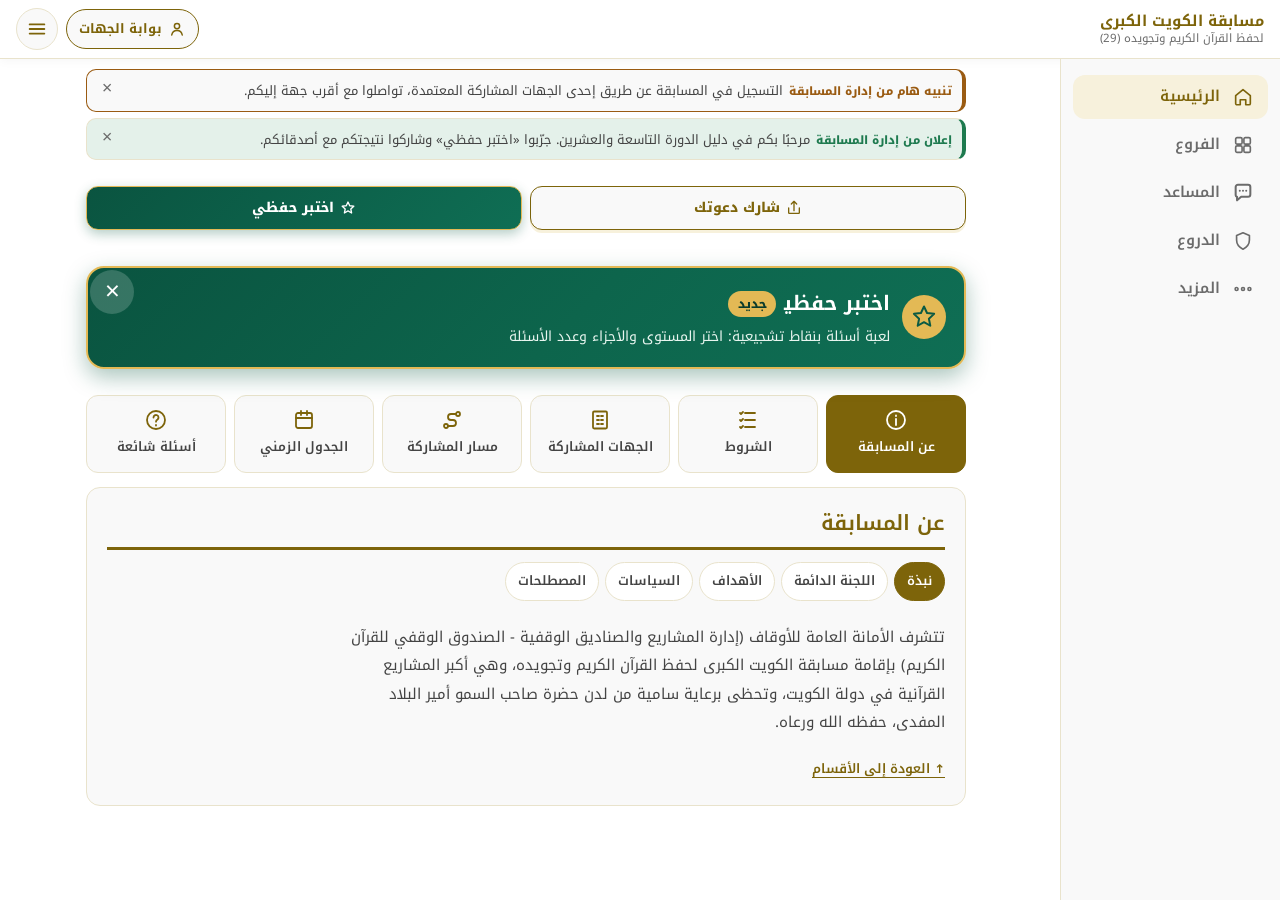
==== _dev/src/guide_claude.html @ 5ea348c8 "More page: «اختبر حفظي» as a wide button on top, contact and calculator under it Co-Authored-By: Cla" ====
<!doctype html><html><head><meta charset=utf8><meta name=viewport content="width=device-width,initial-scale=1,viewport-fit=cover"><style>:root{color-scheme:light;box-sizing:border-box;padding-top:env(safe-area-inset-top,0px);padding-bottom:env(safe-area-inset-bottom,0px)}html{scroll-padding-top:env(safe-area-inset-top,0px)}body{margin:0;padding:0;font:14px -apple-system,BlinkMacSystemFont,sans-serif;background:#faf9f5;color:#141413}img{max-width:100%}[hidden]:not([hidden=until-found i]){display:none!important}
@media (pointer:coarse),(max-width:640px){.coord-btn,.theme-tg{min-width:44px;min-height:44px}.cd-btn{min-height:44px;padding-top:0;padding-bottom:0;display:inline-flex;align-items:center}.faq-cat{min-height:44px}.to-sections{min-height:44px;display:inline-flex;align-items:center}}

.share-chip{background:var(--green-soft);color:var(--green);border-color:var(--green);font:inherit;font-size:13px;font-weight:700;cursor:pointer;min-height:32px}
@media (pointer:coarse),(max-width:640px){.share-chip{min-height:44px;padding-inline:16px}}
.sh-dlg{position:fixed;inset:0;z-index:230;background:rgba(0,0,0,.55);display:flex;align-items:flex-end;justify-content:center}
.sh-dlg[hidden]{display:none}
.sh-box{background:var(--surface);color:var(--ink);width:min(560px,100%);max-height:92vh;overflow:auto;border-radius:20px 20px 0 0;padding:16px 16px 20px;box-shadow:0 -8px 30px rgba(0,0,0,.25)}
@media (min-width:700px){.sh-dlg{align-items:center}.sh-box{border-radius:20px}}
.sh-h{display:flex;align-items:center;justify-content:space-between;font-size:18px}
.sh-box>.sh-h{display:flex;align-items:center;justify-content:space-between;gap:10px;font-size:18px}
.sh-x{border:0;background:none;color:var(--muted);font-size:28px;line-height:1;cursor:pointer;min-width:44px;min-height:44px}
.sh-p{margin:2px 0 10px;color:var(--muted);font-size:13.5px;line-height:1.7}
.sh-row{display:flex;flex-wrap:wrap;gap:8px;margin:8px 0}
.sh-c{font:inherit;font-size:13.5px;border:1px solid var(--line);background:var(--surface);color:var(--ink);border-radius:999px;padding:0 14px;min-height:40px;cursor:pointer}
.sh-c[aria-pressed=true]{background:var(--green);color:var(--surface);border-color:var(--green);font-weight:700}
.sh-l{display:block;font-size:13px;font-weight:700;margin-top:8px}
#shName{width:100%;box-sizing:border-box;font:inherit;font-size:16px;min-height:44px;padding:0 12px;border:1px solid var(--line);border-radius:10px;background:var(--bg);color:var(--ink);margin-top:4px}
.sh-pv{display:flex;justify-content:center;margin:12px 0;background:var(--bg);border-radius:14px;padding:10px}
#shCv{max-width:100%;max-height:46vh;width:auto;height:auto;border-radius:10px;box-shadow:0 4px 18px rgba(0,0,0,.25)}
.sh-acts{display:grid;grid-template-columns:1fr 1fr;gap:8px}
.sh-b{font:inherit;font-size:14px;font-weight:700;border:1px solid var(--line);background:var(--surface);color:var(--ink);border-radius:12px;min-height:46px;cursor:pointer}
.sh-b.pri{grid-column:1/-1;background:var(--green);color:var(--surface);border-color:var(--green)}
.sh-hint{margin-top:10px;color:var(--muted);font-size:12.5px;line-height:1.7}
.sh-msg{min-height:20px;margin-top:6px;font-size:13px;font-weight:700;color:var(--green)}
.qz-dlg{--qbad:#B3261E;--qbad-s:#FBE4E2;position:fixed;inset:0;z-index:210;background:rgba(0,0,0,.6);display:flex;align-items:flex-end;justify-content:center}
.is-dark .qz-dlg{--qbad:#F2877F;--qbad-s:#3A1917}
.qz-dlg[hidden]{display:none}
.qz-box{background:var(--bg);color:var(--ink);width:min(640px,100%);height:min(96dvh,100%);overflow:auto;border-radius:20px 20px 0 0;padding:14px 16px 28px;-webkit-overflow-scrolling:touch}
@media (min-width:700px){.qz-dlg{align-items:center}.qz-box{height:min(92vh,900px);border-radius:20px;box-shadow:0 20px 60px rgba(0,0,0,.35)}}
.qz-h{display:flex;align-items:flex-start;justify-content:space-between;gap:8px;margin-bottom:6px}
.qz-h b{font-size:22px;display:block;color:var(--green)}.qz-h small{color:var(--muted);font-size:13.5px}
.qz-x{border:0;background:none;color:var(--muted);min-width:44px;min-height:44px;display:grid;place-items:center;cursor:pointer;border-radius:12px}
.qz-x:hover{background:var(--surface)}
.qz-sec{margin:14px 0}.qz-sec h3{font-size:15px;margin:0 0 8px}.qz-sec h3 small{color:var(--muted);font-weight:500}
.qz-row{display:flex;flex-wrap:wrap;gap:8px}
.qz-c{font:inherit;font-size:14.5px;min-height:44px;padding:0 16px;border:1px solid var(--line);background:var(--surface);color:var(--ink);border-radius:999px;cursor:pointer}
.qz-c.s{font-size:13px;min-height:40px;padding:0 12px}
.qz-c[aria-checked=true],.qz-c[aria-pressed=true]{background:var(--green);color:var(--surface);border-color:var(--green);font-weight:700}
.qz-d{margin:8px 2px 0;color:var(--muted);font-size:13.5px}
.qz-juz{display:grid;grid-template-columns:repeat(6,1fr);gap:6px;margin-top:8px}
@media (min-width:520px){.qz-juz{grid-template-columns:repeat(10,1fr)}}
.qz-j{font:inherit;font-size:14px;min-height:44px;border:1px solid var(--line);background:var(--surface);color:var(--ink);border-radius:10px;cursor:pointer}
.qz-j[aria-pressed=true]{background:var(--green);color:var(--surface);border-color:var(--green);font-weight:700}
.qz-chk{display:flex;align-items:center;gap:10px;min-height:44px;margin:6px 0;font-size:14px}
.qz-chk input{width:22px;height:22px;accent-color:var(--green)}
.qz-go{display:block;width:100%;font:inherit;font-size:17px;font-weight:700;min-height:52px;border:0;border-radius:14px;background:var(--green);color:var(--surface);cursor:pointer;margin-top:12px}
.qz-go:disabled{opacity:.5;cursor:default}
.qz-sec2{font:inherit;font-size:15px;font-weight:700;min-height:48px;border:1px solid var(--green);border-radius:14px;background:var(--surface);color:var(--green);cursor:pointer;width:100%}
.qz-note{color:var(--muted);font-size:12.5px;line-height:1.8;margin:14px 0 0}
.qz-err{background:var(--qbad-s);color:var(--qbad);border-radius:10px;padding:10px 12px;font-size:14px;margin-top:10px}
.qz-top{display:flex;align-items:center;justify-content:space-between;gap:8px;margin-bottom:8px}
.qz-prog{flex:1;min-width:0}.qz-prog span{font-size:13.5px;color:var(--muted);font-weight:600}
.qz-prog i{display:block;height:8px;background:var(--line);border-radius:99px;margin-top:6px;overflow:hidden}.qz-prog u{display:block;height:100%;background:var(--green);border-radius:99px;transition:width .3s}
.qz-stat{display:flex;align-items:center;gap:2px}
.qz-pts,.qz-fire,.qz-hint{display:inline-flex;align-items:center;gap:4px;font-size:14px;color:var(--ink);padding:0 8px;min-height:44px}
.qz-pts svg{color:var(--gold)}.qz-fire svg{color:var(--muted)}.qz-fire.on svg{color:#D9541A}
.qz-hint{border:0;background:none;cursor:pointer;font:inherit;color:var(--green);font-weight:700}.qz-hint:disabled{opacity:.4;cursor:default}
.qz-time{height:6px;background:var(--line);border-radius:99px;overflow:hidden;margin-bottom:8px}.qz-time u{display:block;height:100%;width:100%;background:var(--green);transition:width .1s linear}.qz-time u.low{background:var(--qbad)}
.qz-conf{background:var(--gold-soft);border-radius:12px;padding:8px 12px;margin-bottom:8px;display:flex;align-items:center;gap:10px;flex-wrap:wrap;font-size:14px}
.qz-conf button{font:inherit;min-height:44px;padding:0 16px;border:1px solid var(--line);background:var(--surface);color:var(--ink);border-radius:10px;cursor:pointer}
@font-face{font-family:"KFGQPC Hafs";src:url([data-uri]) format("woff2");font-display:swap}
.qz-card{background:var(--surface);border:1px solid var(--line);border-radius:16px;padding:14px 14px 16px;margin-bottom:12px}
.qz-type{font-size:13px;color:var(--gold);font-weight:700;margin-bottom:8px}
.qz-q,.qz-full,.qz-t{font-family:"KFGQPC Hafs","Amiri Quran","Noto Naskh Arabic","Scheherazade New","Traditional Arabic",serif;font-variant-ligatures:normal}
.qz-q{font-size:clamp(22px,5.8vw,30px);line-height:2.15;text-align:center;word-spacing:2px}
.qz-dots{color:var(--gold)}
.qz-ch{display:grid;gap:8px}
.qz-o{display:flex;align-items:center;gap:12px;text-align:start;font:inherit;width:100%;min-height:60px;padding:10px 12px;border:1.5px solid var(--line);background:var(--surface);color:var(--ink);border-radius:14px;cursor:pointer;transition:border-color .15s,background .15s}
.qz-o:hover:not(:disabled){border-color:var(--green)}
.qz-o:disabled{cursor:default}
.qz-l{flex:none;width:32px;height:32px;border-radius:50%;background:var(--green-soft);color:var(--green);display:grid;place-items:center;font-weight:700;font-size:15px}
.qz-t{flex:1;font-size:20px;line-height:2.25;padding:2px 0}
.qz-o.short{min-height:68px}.qz-o.short .qz-t{text-align:center;font-size:23px;line-height:2.4}
.qz-o.ok{border-color:var(--ok);background:var(--green-soft)}.qz-o.ok .qz-l{background:var(--ok);color:var(--surface)}
.qz-o.no{border-color:var(--qbad);background:var(--qbad-s)}.qz-o.no .qz-l{background:var(--qbad);color:var(--surface)}
.qz-o.gone{opacity:.28}.qz-o:disabled:not(.ok):not(.no):not(.gone){opacity:.55}
.qz-fb{border-radius:16px;padding:12px 14px 14px;margin-top:12px;border:1px solid var(--line);background:var(--surface)}
.qz-fb.g{border-color:var(--ok)}.qz-fb.b{border-color:var(--qbad)}
.qz-fh{display:flex;align-items:center;justify-content:space-between;font-size:17px}.qz-fb.g .qz-fh b{color:var(--ok)}.qz-fb.b .qz-fh b{color:var(--qbad)}
.qz-add{background:var(--gold-soft);color:var(--gold);border-radius:99px;padding:2px 12px;font-weight:800}
.qz-s{margin:6px 0;font-size:14px;color:var(--muted)}
.qz-full{font-size:21px;line-height:2.1;margin:8px 0 2px;text-align:center}.qz-full b{color:var(--green);background:var(--green-soft);border-radius:6px;padding:0 4px}.qz-full.nx{margin-top:10px}
.qz-ref{font-size:13px;color:var(--muted);text-align:center}
.qz-res{text-align:center}
.qz-ring{position:relative;width:150px;height:150px;margin:8px auto}.qz-ring svg{width:100%;height:100%}.qz-ring .bg{fill:none;stroke:var(--line);stroke-width:10}.qz-ring .fg{fill:none;stroke:var(--green);stroke-width:10;stroke-linecap:round;transition:stroke-dashoffset .9s}
.qz-ring>div{position:absolute;inset:0;display:grid;place-content:center}.qz-ring b{font-size:30px;color:var(--green)}.qz-ring small{color:var(--muted);font-size:14px}
.qz-badge{display:inline-flex;align-items:center;gap:8px;background:var(--gold-soft);color:var(--gold);border-radius:99px;padding:8px 18px;font-size:19px}
.qz-bm{margin:8px 0 12px;color:var(--muted);font-size:14.5px}
.qz-kpis{display:grid;grid-template-columns:repeat(3,1fr);gap:8px;margin:8px 0}.qz-kpis div{background:var(--surface);border:1px solid var(--line);border-radius:12px;padding:8px 4px}.qz-kpis b{display:block;font-size:20px}.qz-kpis span{font-size:12px;color:var(--muted)}
.qz-rec{background:var(--green-soft);color:var(--green);border-radius:10px;padding:8px;font-weight:700;margin:8px 0}
.qz-acts{display:grid;gap:8px;margin:12px 0}.qz-acts .qz-go{margin-top:0}
.qz-rh{text-align:start;font-size:16px;margin:18px 0 8px}
.qz-rv{display:grid;gap:8px;text-align:start}.qz-rv details{background:var(--surface);border:1px solid var(--line);border-radius:12px}.qz-rv summary{cursor:pointer;padding:12px 14px;font-size:14px;min-height:44px;box-sizing:border-box;display:flex;align-items:center}.qz-in{padding:0 14px 12px}
.qz-gcard{display:flex;align-items:center;gap:12px;width:100%;text-align:start;font:inherit;background:var(--green);color:var(--surface);border:0;border-radius:16px;padding:14px 16px;margin:0 0 12px;cursor:pointer;min-height:64px}
.qz-gcard b{font-size:17px;display:block}.qz-gcard small{opacity:.9;font-size:13px}
.qz-gcard svg{flex:none}
.qz-gcard{position:relative;overflow:hidden;background:linear-gradient(135deg,#0A5440 0%,#0D654C 55%,#0F6E54 100%);color:#fff;border:2px solid #E3B955;box-shadow:0 8px 22px rgba(11,90,67,.35);min-height:84px;padding:16px 18px;border-radius:18px}
.qz-gcard b{font-size:20px;color:#fff}
.qz-gcard small{opacity:1;color:#E8F5EF;font-size:14px}
.qz-gcard>svg:first-child{width:44px;height:44px;padding:8px;border-radius:50%;background:#E3B955;color:#0B5A43;box-sizing:border-box}
.qz-gcard .qz-new{position:absolute;top:10px;inset-inline-end:12px;background:#E3B955;color:#0B3B2C;font-size:12px;font-weight:800;border-radius:999px;padding:2px 10px}
.qz-gcard .qz-go-ar{margin-inline-start:auto;flex:none;font-size:22px;font-weight:800;color:#E3B955}
.gann-wrap{display:grid;gap:10px;margin:0 0 12px}
.gann-wrap:empty{display:none}
.gann{position:relative;display:flex;gap:12px;align-items:flex-start;background:var(--gold-soft);color:var(--ink);border:1px solid var(--line);border-inline-start:5px solid var(--gold);border-radius:14px;padding:12px 14px;padding-inline-end:52px}
.gann:not(:has(>button)){padding-inline-end:14px}
.gann.warn{background:var(--surface);border-color:var(--warn);border-inline-start-color:var(--warn)}
.gann>svg{flex:none;width:26px;height:26px;color:var(--gold);margin-top:2px}
.gann.warn>svg{color:var(--warn)}
.gann b{display:block;font-size:13px;color:var(--gold);font-weight:800;line-height:1.5}
.gann.warn b{color:var(--warn)}
.gann p{margin:2px 0 0;line-height:1.8;white-space:pre-wrap;font-size:15px}
.gann a{display:inline-flex;align-items:center;min-height:40px;margin-top:8px;padding:4px 16px;border-radius:999px;background:var(--green);color:var(--surface);font-weight:700;font-size:14px;text-decoration:none}
.gann a:focus-visible,.gann button:focus-visible{outline:3px solid var(--gold);outline-offset:2px}
.gann button{position:absolute;top:4px;inset-inline-end:4px;width:44px;height:44px;border:0;border-radius:50%;background:none;color:var(--muted);font:inherit;font-size:24px;line-height:1;cursor:pointer}
.gann button:hover{background:var(--line)}
.team{display:grid;gap:12px}
.tm-lead{display:grid;grid-template-columns:1fr 1fr;gap:12px}
.tm-grid{display:grid;grid-template-columns:repeat(auto-fit,minmax(150px,1fr));gap:12px}
.tm-card{display:flex;flex-direction:column;align-items:center;text-align:center;gap:2px;padding:16px 10px 14px;border:1px solid var(--line);border-radius:16px;background:var(--surface)}
.tm-card img{width:92px;height:92px;border-radius:50%;object-fit:cover;margin-bottom:8px;box-shadow:0 0 0 3px var(--surface),0 0 0 5px var(--gold-soft)}
.tm-card.lead{border-color:var(--gold);background:linear-gradient(180deg,var(--gold-soft),var(--surface) 70%)}
.tm-card.lead img{width:116px;height:116px;box-shadow:0 0 0 3px var(--surface),0 0 0 6px var(--gold)}
.tm-t{font-size:12.5px;color:var(--muted)}
.tm-card b{font-size:15px;line-height:1.5;color:var(--ink)}
.tm-r{margin-top:6px;font-size:12.5px;font-weight:700;color:var(--muted);background:var(--bg);border:1px solid var(--line);border-radius:999px;padding:1px 12px}
.tm-r.hi{color:var(--gold);border-color:var(--gold);background:var(--surface)}
.tm-note{font-size:12.5px;color:var(--muted);margin:0;text-align:center}
@media (max-width:380px){.tm-lead{grid-template-columns:1fr}}
.pt-bye{position:fixed;left:50%;transform:translateX(-50%);bottom:calc(92px + env(safe-area-inset-bottom,0px));z-index:9000;display:flex;align-items:center;gap:10px;max-width:calc(100vw - 32px);background:var(--ink);color:var(--bg);border-radius:14px;padding:8px 8px 8px 8px;padding-inline-start:16px;box-shadow:0 10px 30px rgba(0,0,0,.25);font-size:14px;animation:ptBye .25s ease-out}
.pt-bye span{font-weight:700;white-space:nowrap}
.pt-bye button{min-height:44px;border:0;border-radius:10px;background:var(--gold-soft);color:var(--ink);font:inherit;font-weight:800;padding:0 14px;cursor:pointer;white-space:nowrap}
.pt-bye button.x{background:transparent;color:var(--bg);font-size:22px;min-width:44px;padding:0}
.pt-bye button:focus-visible{outline:3px solid var(--gold);outline-offset:2px}
@keyframes ptBye{from{opacity:0;transform:translate(-50%,10px)}to{opacity:1;transform:translate(-50%,0)}}
@media (prefers-reduced-motion:reduce){.pt-bye{animation:none}}
.qz-promo{position:relative;margin:0 0 12px}
.qz-promo .qz-gcard{margin:0;padding-inline-end:58px}
.qz-promo .qz-new{position:static;margin-inline-start:8px;vertical-align:middle;background:#E3B955;color:#0B3B2C;font-size:12px;font-weight:800;border-radius:999px;padding:2px 10px}
.qz-pclose{position:absolute;top:4px;inset-inline-end:4px;z-index:2;width:44px;height:44px;border:0;border-radius:50%;background:rgba(255,255,255,.18);color:#fff;font:inherit;font-size:26px;line-height:1;cursor:pointer}
.qz-pclose:hover{background:rgba(255,255,255,.3)}
.qz-pclose:focus-visible{outline:3px solid #E3B955;outline-offset:1px}
.qz-gcard::after{content:"";position:absolute;inset:0;background:linear-gradient(110deg,transparent 30%,rgba(255,255,255,.18) 50%,transparent 70%);transform:translateX(100%);animation:qzShine 3.2s ease-in-out 1s infinite;pointer-events:none}
@keyframes qzShine{0%{transform:translateX(100%)}45%,100%{transform:translateX(-100%)}}
.qz-gcard:hover{filter:brightness(1.06)}
.qz-gcard:focus-visible{outline:3px solid #E3B955;outline-offset:3px}
.chip.game-chip{background:linear-gradient(135deg,#0A5440,#0F6E54);color:#fff;border:1.5px solid #E3B955;font-weight:800;box-shadow:0 3px 10px rgba(11,90,67,.3)}
@media (prefers-reduced-motion:reduce){.qz-gcard::after{animation:none;display:none}}

@media (prefers-reduced-motion:reduce){.qz-prog u,.qz-ring .fg,.qz-time u{transition:none}}
.game-chip{background:var(--gold-soft);color:var(--gold);border-color:var(--gold);font:inherit;font-size:13px;font-weight:700;cursor:pointer;min-height:32px}
@media (pointer:coarse),(max-width:640px){.game-chip{min-height:44px;padding-inline:16px}}
.hb-row{display:grid;grid-template-columns:1fr 1fr;gap:10px;margin-top:14px;padding-top:14px;border-top:1px dashed var(--line)}
.hb-row .hb{display:flex;align-items:center;justify-content:center;gap:8px;min-height:52px;padding:8px 12px;border-radius:14px;font:inherit;font-size:16px;font-weight:800;cursor:pointer;line-height:1.3;transition:transform .12s,filter .12s;text-align:center}
.hb-row .hb svg{flex:none;width:22px;height:22px}
.hb-row .hb:active{transform:scale(.97)}
.hb-row .hb:focus-visible{outline:3px solid var(--gold);outline-offset:2px}
.hb-row .share-chip{background:var(--surface);color:var(--green);border:2px solid var(--green);box-shadow:0 3px 0 var(--green-soft)}
.hb-row .game-chip{background:linear-gradient(135deg,#0A5440,#0F6E54);color:#fff;border:2px solid #E3B955;box-shadow:0 4px 12px rgba(11,90,67,.3)}
@media (max-width:340px){.hb-row{grid-template-columns:1fr}}

.sh-view{position:fixed;inset:0;z-index:240;background:rgba(0,0,0,.98);display:flex;flex-direction:column;align-items:center;justify-content:center;gap:12px;padding:16px;box-sizing:border-box}
.sh-view[hidden]{display:none}
.sh-view img{max-width:100%;max-height:70vh;border-radius:12px;-webkit-touch-callout:default;-webkit-user-select:auto;user-select:auto;touch-action:manipulation}
.sh-view p{color:#fff;text-align:center;font-size:15px;line-height:1.8;margin:0;max-width:440px}
.sh-view .sh-vb{font:inherit;font-weight:700;min-height:48px;padding:0 22px;border-radius:12px;border:0;background:#fff;color:#111;cursor:pointer}
.sh-acts .sh-b.sm{font-weight:600;font-size:13px;min-height:44px}

#shPv{display:block;max-width:100%;max-height:46vh;width:auto;height:auto;border-radius:10px;box-shadow:0 4px 18px rgba(0,0,0,.25);-webkit-touch-callout:default;-webkit-user-select:auto;user-select:auto;touch-action:manipulation}
.sh-tip{background:var(--gold-soft);color:var(--gold);border-radius:10px;padding:8px 12px;font-size:13.5px;font-weight:700;margin-top:10px;line-height:1.7}
.sh-txt{display:block;width:100%;box-sizing:border-box;font:inherit;font-size:14px;line-height:1.7;margin-top:10px;border:1px solid var(--line);border-radius:10px;background:var(--bg);color:var(--ink);padding:10px;resize:none;min-height:84px}
a.sh-b{display:grid;place-items:center;text-decoration:none;text-align:center;box-sizing:border-box}
</style></head><body>
<title>مسابقة الكويت الكبرى ٢٩</title>
<link rel="preconnect" href="https://fonts.googleapis.com">
<link rel="stylesheet" href="https://fonts.googleapis.com/css2?family=Noto+Kufi+Arabic:wght@400;500;600;700&family=IBM+Plex+Sans+Arabic:wght@400;500;600;700&family=Amiri+Quran&display=swap">
<style>
:root{
  --bg:#F4F7F4; --surface:#FFFFFF; --ink:#13241E; --muted:#5B6C64; --line:#DCE5DF;
  --green:#0F5A43; --green-soft:#E3EFE9; --gold:#85641B; --gold-soft:#F6EEDB;
  --ok:#1E7A4F; --warn:#9A5B12;
  --display:"Noto Kufi Arabic","IBM Plex Sans Arabic",Tahoma,sans-serif;
  --body:"Noto Kufi Arabic","IBM Plex Sans Arabic",Tahoma,sans-serif;
}
@media (prefers-color-scheme: dark){
  :root:not([data-theme="light"]){
    color-scheme:dark;
    --bg:#0C1613; --surface:#13211C; --ink:#E4EDE8; --muted:#95A89F; --line:#24362F;
    --green:#5CC49A; --green-soft:#17312A; --gold:#D8B45E; --gold-soft:#2C2616;
    --ok:#6FD3A1; --warn:#E3A55A;
  }
}
:root[data-theme="dark"]{
  color-scheme:dark;
  --bg:#0C1613; --surface:#13211C; --ink:#E4EDE8; --muted:#95A89F; --line:#24362F;
  --green:#5CC49A; --green-soft:#17312A; --gold:#D8B45E; --gold-soft:#2C2616;
  --ok:#6FD3A1; --warn:#E3A55A;
}
*{box-sizing:border-box}
body{margin:0;background:var(--bg);color:var(--ink);font-family:var(--body);font-size:15px;line-height:1.75;direction:rtl;padding-inline:16px;padding-block:0 48px}
.wrap{max-width:880px;margin-inline:auto;display:flex;flex-direction:column;gap:28px}
h1,h2,h3{font-family:var(--display);text-wrap:balance;margin:0;line-height:1.3}
h2{font-size:26px;color:var(--green)}
h3{font-size:19px}
p{margin:0}
.num{font-variant-numeric:tabular-nums}

/* header */
header{padding-block:18px 8px;display:flex;flex-direction:column;gap:10px}
.eyebrow{font-size:12.5px;letter-spacing:.04em;color:var(--gold);font-weight:600}
header h1{font-size:clamp(30px,6vw,44px);color:var(--ink)}
header h1 span{color:var(--green)}
header .lede{color:var(--muted);max-width:62ch}
.facts{display:flex;flex-wrap:wrap;gap:8px;margin-top:6px}
.chip{border:1px solid var(--line);background:var(--surface);border-radius:999px;padding:4px 12px;font-size:13px;color:var(--muted)}
.chip b{color:var(--ink);font-weight:600}

/* finder */
.finder{background:var(--surface);border:1px solid var(--line);border-radius:14px;padding:20px;display:flex;flex-direction:column;gap:16px}
.finder-head{display:flex;flex-direction:column;gap:4px}
.finder-head p{color:var(--muted);font-size:14px}
.fields{display:grid;grid-template-columns:repeat(auto-fit,minmax(180px,1fr));gap:12px}
.field{display:flex;flex-direction:column;gap:6px}
.field label{font-size:13px;font-weight:600;color:var(--muted)}
.field input,.field select{font:inherit;font-size:15px;line-height:1.3;color:var(--ink);background-color:var(--bg);border:1px solid var(--line);border-radius:10px;padding:0 12px;width:100%;height:46px;margin:0;-webkit-appearance:none;appearance:none;box-sizing:border-box}
.field select{padding-inline-end:36px;background-image:url("data:image/svg+xml,%3Csvg xmlns='http://www.w3.org/2000/svg' width='12' height='8' viewBox='0 0 12 8'%3E%3Cpath d='M1 1.5l5 5 5-5' fill='none' stroke='%238A968F' stroke-width='1.8' stroke-linecap='round' stroke-linejoin='round'/%3E%3C/svg%3E");background-repeat:no-repeat;background-position:left 14px center;background-size:12px 8px}
.field input[type=number]{-moz-appearance:textfield}
.field input[type=number]::-webkit-inner-spin-button,.field input[type=number]::-webkit-outer-spin-button{-webkit-appearance:none;margin:0}
.check{min-height:46px}
.field input:focus,.field select:focus,.tab:focus-visible,.band:focus-visible,button:focus-visible{outline:2px solid var(--green);outline-offset:2px}
.check{display:flex;align-items:center;gap:8px;font-size:14px;align-self:end;padding-block:10px}
.check input{width:18px;height:18px;accent-color:var(--green)}
.results{display:flex;flex-direction:column;gap:10px}
.res{border:1px solid var(--line);border-radius:12px;padding:14px 16px;display:grid;grid-template-columns:1fr auto;gap:4px 16px;align-items:center}
.res.best{border-color:var(--gold);background:var(--gold-soft)}
.res .rb{font-weight:700}
.res .rs{color:var(--muted);font-size:13.5px}
.res .rp{grid-row:1 / span 2;grid-column:2;text-align:left;display:flex;flex-direction:column;align-items:flex-end}
.res .rp strong{font-size:20px;color:var(--green);font-variant-numeric:tabular-nums}
.res .rp small{color:var(--muted);font-size:12px}
.tag{display:inline-block;font-size:11.5px;font-weight:600;color:var(--gold);border:1px solid var(--gold);border-radius:999px;padding:0 8px;margin-inline-start:6px;vertical-align:middle}
.res.match{border:2px solid var(--green);background:var(--green-soft)}
.res.match .rb{color:var(--green)}
.tag.match-tag{background:var(--green);border-color:var(--green);color:var(--bg)}
.res.soon{border:2px dashed var(--gold);grid-template-columns:1fr;background:transparent}
.res.soon .rb{color:var(--gold)}
.tag.near{background:var(--gold);border-color:var(--gold);color:var(--bg)}
.res .rn.hl{color:var(--ink);font-weight:600;font-size:14px;background:var(--gold-soft);border-inline-start:3px solid var(--gold);border-radius:0;padding:8px 10px;margin-top:4px}
.tag.muted{color:var(--muted);border-color:var(--line)}
.res .rn{grid-column:1 / -1;font-size:13px;color:var(--muted)}
.empty{color:var(--muted);font-size:14px;padding:6px 0}
.hint{font-size:13px;color:var(--muted);border-top:1px dashed var(--line);padding-top:12px}

/* tabs */
.section{display:flex;flex-direction:column;gap:14px}
.section>h2.sr-only+*{margin-top:16px}
.sr-only{position:absolute!important;width:1px!important;height:1px!important;padding:0!important;margin:-1px!important;overflow:hidden!important;clip:rect(0 0 0 0)!important;clip-path:inset(50%)!important;white-space:nowrap!important;border:0!important}
.tabs{scroll-margin-top:16px;display:grid;grid-template-columns:repeat(3,1fr);gap:8px}
@media (min-width:720px){.tabs{grid-template-columns:repeat(6,1fr)}}
.tab{font:inherit;font-size:13px;font-weight:600;line-height:1.35;background:var(--surface);color:var(--ink);border:1px solid var(--line);border-radius:12px;padding:12px 4px 10px;cursor:pointer;text-align:center;display:flex;flex-direction:column;align-items:center;gap:6px;min-height:78px}
.tab svg{width:24px;height:24px;color:var(--green)}
.tab:hover{border-color:var(--green);background:var(--green-soft)}
.tab[aria-selected="true"]{background:var(--green);border-color:var(--green);color:var(--bg)}
.tab[aria-selected="true"] svg{color:var(--bg)}
.panel{background:var(--surface);border:1px solid var(--line);border-radius:14px;padding:20px;display:flex;flex-direction:column;gap:14px}
.panel .def{color:var(--muted);max-width:68ch}
.bands{display:flex;flex-wrap:wrap;gap:6px}
.ages-wrap{display:flex;flex-direction:column;gap:8px}
.ages-label{font-size:12.5px;font-weight:600;color:var(--muted)}
.ages{display:grid;grid-template-columns:repeat(5,1fr);gap:0;border:1px solid var(--line);border-radius:12px;overflow:hidden;background:var(--bg)}
.age{font:inherit;background:transparent;color:var(--ink);border:0;padding:10px 2px;cursor:pointer;min-width:0}
.age+.age{border-inline-start:1px solid var(--line)}
.age b{font-size:15px;font-variant-numeric:tabular-nums;white-space:nowrap}
.age[aria-pressed="true"]{background:var(--green);color:var(--bg)}
.age:focus-visible{outline:2px solid var(--gold);outline-offset:-2px}
.ages-sel{font-weight:600;color:var(--green)}
.ages-note{font-size:12.5px;color:var(--muted)}
@media (max-width:360px){.age b{font-size:13px}}
.ages.s3{grid-template-columns:repeat(3,1fr)}
.ages.s3 .age b{white-space:normal;font-size:13.5px;line-height:1.4;display:block}
.sp-pane{display:flex;flex-direction:column;gap:12px}
.sp-pane[hidden]{display:none}
.sp-prize{font-size:15px;font-weight:600;color:var(--ink);background:var(--green-soft);border-radius:10px;padding:10px 14px}
.sp-prize b{color:var(--green);font-variant-numeric:tabular-nums}
.sp-list{display:flex;flex-direction:column;gap:8px}
.sp-card{border:1px solid var(--line);border-radius:12px;padding:12px 14px;display:flex;flex-direction:column;gap:4px;background:var(--bg)}
.sp-h{font-weight:700}
.sp-s{font-size:13.5px;color:var(--muted)}
.sp-p{display:flex;flex-wrap:wrap;gap:4px 14px;font-size:13px;color:var(--muted);margin-top:2px}
.sp-p b{color:var(--ink);font-variant-numeric:tabular-nums}
.sp-p span:first-child b{color:var(--green)}
.band{font:inherit;font-size:13px;background:var(--bg);color:var(--ink);border:1px solid var(--line);border-radius:8px;padding:4px 10px;cursor:pointer}
.band[aria-pressed="true"]{border-color:var(--gold);background:var(--gold-soft);font-weight:600}
.tbl{overflow-x:auto}
table{width:100%;border-collapse:collapse;font-size:14px;min-width:0}
th,td{padding:9px 10px;text-align:right;border-bottom:1px solid var(--line);vertical-align:top}
th{font-size:12.5px;color:var(--muted);font-weight:600;letter-spacing:.02em}
td.m{font-variant-numeric:tabular-nums;white-space:nowrap}
@media (max-width:520px){
  th,td{padding:8px 5px;font-size:13px}
  th{font-size:11.5px}
  .panel,.card{padding-inline:14px}
  details .inner.tbl{padding-inline:8px}
  #panel-qiraat td.m{white-space:normal}
}
#sh-points table td.m,#sh-points table th:not(:first-child){text-align:center}
td.m.first{color:var(--green);font-weight:700}
tr:last-child td{border-bottom:0}
.note{font-size:13px;color:var(--warn);background:transparent;border-inline-start:3px solid var(--warn);padding-inline-start:10px}
ul.plain{margin:0;padding-inline-start:20px;display:flex;flex-direction:column;gap:4px}

/* rules */
.grid2{display:grid;grid-template-columns:repeat(auto-fit,minmax(260px,1fr));gap:14px}
.card{background:var(--surface);border:1px solid var(--line);border-radius:14px;padding:18px;display:flex;flex-direction:column;gap:10px}
.about{display:flex;flex-direction:column;gap:8px}
details[open] summary{color:var(--green)}
.thresh{display:grid;grid-template-columns:repeat(3,1fr);gap:8px;text-align:center}
.thresh div{border:1px solid var(--line);border-radius:10px;padding:8px 4px}
.thresh b{display:block;font-size:22px;color:var(--green);font-variant-numeric:tabular-nums;font-family:var(--body)}
.thresh span{font-size:12px;color:var(--muted)}
.thresh b small{font-size:12px;font-weight:600}
ol.rules .thresh{margin-top:8px}
@media (max-width:520px){table.stbl th,table.stbl td{padding:8px 3px}table.stbl td.m{white-space:normal}table.stbl td:nth-child(2){white-space:nowrap}}
ol.rules{margin:0;padding-inline-start:22px;display:flex;flex-direction:column;gap:6px}
details{border:1px solid var(--line);border-radius:12px;background:var(--surface)}
details summary{cursor:pointer;padding:12px 16px;font-weight:600;list-style-position:inside}
details .inner{padding:0 16px 16px;display:flex;flex-direction:column;gap:10px}
.contact{display:flex;flex-wrap:wrap;gap:10px;align-items:center}
.wa-item{display:inline-flex;align-items:center;gap:6px}
.wa{display:inline-flex;align-items:center;gap:8px;font-size:16px;font-weight:600;text-decoration:none;color:#fff;background:#187A47;border-radius:10px;padding:8px 14px}
.wa svg{width:20px;height:20px}
.wa:focus-visible{outline:2px solid var(--green);outline-offset:2px}
.doc-link{display:inline-flex;align-items:center;gap:8px;font-weight:600;text-decoration:none;color:var(--green);background:var(--green-soft);border:1px solid var(--line);border-radius:10px;padding:8px 14px}
.doc-link svg{width:20px;height:20px}
.doc-link:focus-visible{outline:2px solid var(--green);outline-offset:2px}
.ig-link{display:inline-flex;align-items:center;gap:10px;text-decoration:none;color:var(--ink);background:var(--surface);border:1px solid var(--line);border-radius:10px;padding:7px 14px;font-weight:600}
.ig-link svg{width:22px;height:22px;color:#C13584;flex:none}
.ig-link span{display:flex;flex-direction:column;line-height:1.3}
.ig-link small{font-size:12.5px;color:var(--muted);font-weight:400;text-align:right}
.ig-link:focus-visible{outline:2px solid var(--green);outline-offset:2px}
.copy.mini{font-size:12.5px;padding:6px 10px}
.copy{font:inherit;font-size:14px;font-variant-numeric:tabular-nums;background:var(--green-soft);color:var(--ink);border:1px solid var(--line);border-radius:10px;padding:6px 12px;cursor:pointer}
.copy.done{border-color:var(--ok);color:var(--ok)}
details.calc-d>summary{cursor:pointer;display:flex;flex-direction:column;gap:2px;list-style:none;padding-inline-end:28px;position:relative}
details.calc-d>summary::-webkit-details-marker{display:none}
details#sh-points>summary,details.calc-d>summary{cursor:default;pointer-events:none;list-style:none;padding-inline-end:0}
details#sh-points>summary::after,details#sh-points>summary::before,details.calc-d>summary::after,details#sh-points>summary::marker,details#sh-points>summary::-webkit-details-marker,details.calc-d>summary::marker{content:none;display:none}
details.calc-d>summary::after{content:"▾";position:absolute;inset-inline-end:0;top:4px;color:var(--muted);transition:transform .2s}
details.calc-d[open]>summary::after{transform:rotate(180deg)}
details.calc-d>summary span{font-family:var(--display);font-size:22px;color:var(--green);font-weight:700}
details.calc-d>summary small{font-size:13px;color:var(--muted)}
.calc-in{display:flex;flex-direction:column;gap:16px;padding-top:14px}
.calc-total{display:flex;flex-wrap:wrap;align-items:center;gap:10px 24px}
.calc-total div{display:flex;flex-direction:column}
.calc-total span{font-size:12.5px;color:var(--muted)}
.calc-total strong{font-size:30px;line-height:1.2;color:var(--green)}
.calc-total .copy{margin-inline-start:auto}
table.calc{min-width:0}
table.calc td,table.calc th{padding:6px 4px}
table.calc input{width:52px;font:inherit;font-variant-numeric:tabular-nums;text-align:center;color:var(--ink);background:var(--bg);border:1px solid var(--line);border-radius:8px;padding:4px 2px}
table.calc input:focus{outline:2px solid var(--green);outline-offset:1px}
table.calc tr.has td:first-child{color:var(--green);font-weight:600}
footer{color:var(--muted);font-size:12.5px;border-top:1px solid var(--line);padding-top:14px}
.look{display:flex;flex-direction:column;align-items:flex-start;gap:14px}
.look>.look-group{justify-content:space-between;width:100%;flex-wrap:wrap}
.tabbar{position:fixed;bottom:0;left:0;right:0;z-index:30;background:var(--surface);border-top:1px solid var(--line);padding:6px 8px calc(env(safe-area-inset-bottom,0px) + 6px);display:flex;justify-content:center;box-shadow:0 -4px 16px rgba(0,0,0,.06)}
.tabbar-in{display:grid;grid-template-columns:repeat(5,1fr);gap:2px;width:100%;max-width:560px}
.tb{font:inherit;font-size:11.5px;font-weight:600;line-height:1.3;background:none;border:0;border-radius:10px;color:var(--muted);padding:6px 2px;cursor:pointer;display:flex;flex-direction:column;align-items:center;gap:3px}
.tb svg{width:22px;height:22px}
.tb.active{color:var(--green);background:var(--green-soft)}
body{padding-bottom:calc(env(safe-area-inset-bottom,0px) + 84px)}
.about-card .ap-index{margin-top:2px}
.ap-index{display:flex;flex-wrap:wrap;gap:6px}
.about-view{display:flex;flex-direction:column;gap:14px}
.srch{display:flex;align-items:center;gap:8px;background:var(--surface);border:1px solid var(--line);border-radius:12px;padding:0 12px;height:48px}
.srch:focus-within{border-color:var(--green);box-shadow:0 0 0 3px var(--green-soft)}
.srch svg{width:20px;height:20px;color:var(--muted);flex:none}
.srch input{flex:1;min-width:0;font:inherit;font-size:15px;color:var(--ink);background:transparent;border:0;outline:none;height:100%;-webkit-appearance:none;appearance:none}
.srch input::-webkit-search-cancel-button{display:none}
.srch button{font:inherit;font-size:22px;line-height:1;background:none;border:0;color:var(--muted);cursor:pointer;padding:4px}
.srch-res{display:flex;flex-direction:column;gap:6px;background:var(--surface);border:1px solid var(--line);border-radius:12px;padding:10px}
.srch-n{font-size:13px;color:var(--muted);padding:2px 4px}
.srch-item{font:inherit;text-align:right;background:var(--bg);border:1px solid var(--line);border-radius:10px;padding:10px 12px;cursor:pointer;display:flex;flex-direction:column;gap:3px;color:var(--ink)}
.srch-item:hover{border-color:var(--green)}
.srch-sec{font-size:12px;font-weight:600;color:var(--green)}
.srch-tx{font-size:14px;line-height:1.6}
mark{background:var(--gold-soft);color:var(--ink);border-radius:3px;padding:0 2px;box-shadow:inset 0 -2px 0 var(--gold)}
@keyframes flash{0%,60%{background:var(--gold-soft)}100%{background:transparent}}
.flash{animation:flash 1.6s ease;border-radius:8px}
@media (prefers-reduced-motion:reduce){.flash{animation:none;outline:2px solid var(--gold)}}
.share-msg{white-space:pre-line;font-size:14px;line-height:1.8;background:var(--bg);border:1px dashed var(--line);border-radius:10px;padding:12px 14px}
.share-url{display:block;direction:ltr;text-align:left;font-size:13px;color:var(--green);overflow-wrap:anywhere;word-break:break-all;background:var(--surface);border:1px solid var(--line);border-radius:8px;padding:6px 10px;margin-block:6px;font-family:ui-monospace,Menlo,Consolas,monospace;line-height:1.5}
.share-msg{overflow:hidden}
.share-btns{display:flex;flex-wrap:wrap;gap:8px;align-items:center}
.share-btns .copy{padding:8px 14px}
.to-top{position:fixed;left:14px;bottom:calc(env(safe-area-inset-bottom,0px) + 86px);z-index:29;display:flex;flex-direction:column;align-items:center;gap:0;width:50px;height:50px;justify-content:center;border-radius:50%;border:1px solid var(--line);background:var(--surface);color:var(--green);box-shadow:0 4px 14px rgba(0,0,0,.16);cursor:pointer;font:inherit;font-size:10.5px;font-weight:600;line-height:1}
.to-top svg{width:20px;height:20px}
.to-top:focus-visible{outline:2px solid var(--green);outline-offset:2px}
.to-sections{align-self:flex-start;display:block;margin-top:4px;font:inherit;font-size:13px;font-weight:600;color:var(--green);background:none;border:0;padding:4px 0;cursor:pointer;text-decoration:underline;text-underline-offset:4px}
.set-list{display:flex;flex-direction:column;background:var(--surface);border:1px solid var(--line);border-radius:14px;overflow:hidden;margin-top:6px}
.set-row{font:inherit;display:flex;align-items:center;gap:14px;width:100%;text-align:right;background:transparent;border:0;color:var(--ink);padding:14px 16px;cursor:pointer;position:relative}
.set-row+.set-row::before{content:"";position:absolute;top:0;inset-inline-start:66px;inset-inline-end:0;height:1px;background:var(--line)}
.set-row:hover,.set-row:active{background:var(--green-soft)}
.set-row:focus-visible{outline:2px solid var(--green);outline-offset:-2px}
.set-ic{width:36px;height:36px;border-radius:10px;background:var(--green);color:var(--bg);display:grid;place-items:center;flex:none}
.set-ic svg{width:20px;height:20px}
.set-tx{flex:1;display:flex;flex-direction:column;gap:1px;min-width:0}
.set-tx b{font-size:15.5px;font-weight:600}
.set-tx small{font-size:12.5px;color:var(--muted)}
.set-chev{width:18px;height:18px;color:var(--muted);flex:none}
#moreNav.set-list{display:grid;grid-template-columns:repeat(2,1fr);gap:10px;background:transparent;border:0;border-radius:0;overflow:visible}
@media (min-width:720px){#moreNav.set-list{grid-template-columns:repeat(4,1fr)}}
#moreNav .set-row{flex-direction:column;justify-content:flex-start;gap:8px;text-align:center;padding:16px 8px 14px;background:var(--surface);border:1px solid var(--line);border-radius:14px;min-height:128px;transition:border-color .15s,background .15s,transform .12s}
#moreNav .set-row+.set-row::before{display:none}
#moreNav .set-row:hover{border-color:var(--green);background:var(--green-soft)}
#moreNav .set-row:active{transform:scale(.97)}
#moreNav .set-row:focus-visible{outline:2px solid var(--green);outline-offset:2px}
#moreNav .set-ic{width:46px;height:46px;border-radius:50%;background:var(--green-soft);color:var(--green)}
#moreNav .set-ic svg{width:24px;height:24px}
#moreNav .set-tx{flex:none;align-items:center;gap:3px}
#moreNav .set-tx b{font-size:14.5px;line-height:1.35}
#moreNav .set-tx small{font-size:12px;line-height:1.45}
#moreNav .set-chev{display:none}
#moreNav .set-row{min-height:104px;padding:12px 6px 10px;gap:6px}
#moreNav .set-ic{width:40px;height:40px}
#moreNav .set-row[aria-selected="true"]{background:var(--green);border-color:var(--green);color:var(--bg)}
#moreNav .set-row[aria-selected="true"] .set-ic{background:rgba(255,255,255,.22);color:var(--bg)}
#moreNav .set-row[aria-selected="true"] .set-tx small{color:var(--bg);opacity:.85}
#moreNav{margin-bottom:6px}
.more-back{padding-top:6px}
.more-back button{font:inherit;font-size:15px;font-weight:600;display:inline-flex;align-items:center;gap:4px;background:none;border:0;color:var(--green);cursor:pointer;padding:6px 0}
.more-back svg{width:20px;height:20px}
@keyframes slideIn{from{transform:translateX(-24px);opacity:.4}to{transform:none;opacity:1}}
.slide-in{animation:slideIn .22s ease-out}
@media (prefers-reduced-motion:reduce){.slide-in{animation:none}}
.ai-fab{position:fixed;right:14px;bottom:calc(env(safe-area-inset-bottom,0px) + 86px);z-index:29;display:flex;align-items:center;gap:6px;height:46px;padding:0 16px 0 14px;border-radius:999px;border:0;background:var(--green);color:var(--bg);box-shadow:0 4px 14px rgba(0,0,0,.2);cursor:pointer;font:inherit;font-size:14px;font-weight:600}
.ai-fab svg{width:22px;height:22px}
.ai-fab:focus-visible{outline:2px solid var(--ink);outline-offset:2px}
html.ai-open .ai-fab,html.ai-open .to-top{display:none}
.ai-scrim{position:fixed;inset:0;background:rgba(0,0,0,.35);z-index:44}
.ai-sheet{position:fixed;z-index:45;right:0;left:0;bottom:0;margin-inline:auto;max-width:480px;height:min(82vh,680px);background:var(--bg);border:1px solid var(--line);border-bottom:0;border-radius:18px 18px 0 0;display:flex;flex-direction:column;box-shadow:0 -8px 30px rgba(0,0,0,.2);padding-bottom:env(safe-area-inset-bottom,0px)}
.ai-sheet[hidden]{display:none}
@media (prefers-reduced-motion:no-preference){.ai-sheet:not([hidden]){animation:aiUp .22s ease-out}@keyframes aiUp{from{transform:translateY(24px);opacity:.5}to{transform:none;opacity:1}}}
.ai-head{display:flex;align-items:center;gap:10px;padding:12px 14px;border-bottom:1px solid var(--line)}
.ai-av{width:36px;height:36px;border-radius:50%;background:var(--green);color:var(--bg);display:grid;place-items:center;flex:none}
.ai-av svg{width:20px;height:20px}
.ai-ht{flex:1;display:flex;flex-direction:column;line-height:1.4}
.ai-ht b{font-size:15.5px}
.ai-ht small{font-size:12px;color:var(--muted)}
.ai-x{font:inherit;font-size:26px;line-height:1;background:none;border:0;color:var(--muted);cursor:pointer;padding:4px 8px}
.ai-log{flex:1;overflow-y:auto;padding:14px;display:flex;flex-direction:column;gap:10px;overscroll-behavior:contain}
.ai-msg{max-width:88%;padding:10px 13px;border-radius:14px;font-size:14.5px;line-height:1.8}
.ai-msg.bot{align-self:flex-start;background:var(--surface);border:1px solid var(--line);border-start-start-radius:4px}
.ai-msg.me{align-self:flex-end;background:var(--green);color:var(--bg);border-start-end-radius:4px}
.ai-ul{margin:6px 0;padding-inline-start:18px;display:flex;flex-direction:column;gap:6px}
.ai-muted{color:var(--muted);font-size:13px}
.ai-ok{display:inline-block;font-size:11.5px;font-weight:600;background:var(--green);color:var(--bg);border-radius:999px;padding:0 8px}
.ai-acts{display:flex;flex-wrap:wrap;gap:6px;margin-top:8px}
.ai-act{font:inherit;font-size:12.5px;font-weight:600;color:var(--green);background:var(--green-soft);border:1px solid var(--line);border-radius:999px;padding:4px 10px;cursor:pointer}
.ai-msg .doc-link{margin-top:6px;padding:5px 10px;font-size:13px}
.ai-chips{display:flex;gap:6px;overflow-x:auto;padding:8px 14px;border-top:1px solid var(--line);scrollbar-width:none}
.ai-chips::-webkit-scrollbar{display:none}
.ai-chip{flex:none;font:inherit;font-size:13px;color:var(--ink);background:var(--surface);border:1px solid var(--line);border-radius:999px;padding:6px 12px;cursor:pointer}
.ai-chip:hover{border-color:var(--green)}
.ai-form{display:flex;gap:8px;padding:10px 14px 12px}
.ai-form input{flex:1;min-width:0;font:inherit;font-size:15px;color:var(--ink);background:var(--surface);border:1px solid var(--line);border-radius:999px;padding:0 16px;height:44px;outline:none}
.ai-form input:focus{border-color:var(--green)}
.ai-form button{width:44px;height:44px;border-radius:50%;border:0;background:var(--green);color:var(--bg);display:grid;place-items:center;cursor:pointer;flex:none}
.ai-form button svg{width:20px;height:20px}
.appbar{position:sticky;top:env(safe-area-inset-top,0px);z-index:28;display:flex;align-items:center;justify-content:space-between;gap:10px;margin-inline:-16px;padding:8px 16px;background:var(--bg);border-bottom:1px solid var(--line);box-shadow:0 2px 10px rgba(0,0,0,.04)}
.ab-brand{display:flex;align-items:center;gap:10px;min-width:0;cursor:pointer}
.ab-logo .org-logo{width:40px}
.ab-t{display:flex;flex-direction:column;line-height:1.35;min-width:0}
.ab-t b{font-family:var(--display);font-size:15px;color:var(--green);white-space:nowrap;overflow:hidden;text-overflow:ellipsis}
.ab-t small{font-size:11.5px;color:var(--muted);white-space:nowrap;overflow:hidden;text-overflow:ellipsis}
.theme-tg{flex:none;width:42px;height:42px;border-radius:50%;border:1px solid var(--line);background:var(--surface);color:var(--green);display:grid;place-items:center;cursor:pointer;padding:0}
.theme-tg svg{width:24px;height:24px;overflow:visible}
.theme-tg:focus-visible{outline:2px solid var(--green);outline-offset:2px}
.tg-core{transform-origin:12px 12px;transition:transform .45s cubic-bezier(.5,1.5,.5,1)}
.tg-bite{transition:transform .45s ease}
.tg-rays{transform-origin:12px 12px;transition:transform .45s ease,opacity .3s ease}
html.is-dark .theme-tg{color:var(--green)}
html.is-dark .tg-core{transform:scale(1.75)}
html.is-dark .tg-bite{transform:translate(-8px,6px)}
html.is-dark .tg-rays{transform:rotate(90deg) scale(.4);opacity:0}
@media (prefers-reduced-motion:reduce){.tg-core,.tg-bite,.tg-rays{transition:none}}
header{padding-top:10px}
.nl-box{display:flex;flex-direction:column;gap:10px}
.nl-in{display:flex;align-items:center;gap:10px;background:var(--bg);border:2px solid var(--green);border-radius:14px;padding:0 14px;height:54px}
.nl-in:focus-within{box-shadow:0 0 0 4px var(--green-soft)}
.nl-in svg{width:22px;height:22px;color:var(--green);flex:none}
.nl-in input{flex:1;min-width:0;font:inherit;font-size:16px;color:var(--ink);background:transparent;border:0;outline:none;height:100%}
.nl-ex{display:flex;gap:6px;overflow-x:auto;scrollbar-width:none;padding-bottom:2px}
.nl-ex::-webkit-scrollbar{display:none}
.nl-got{display:flex;flex-wrap:wrap;align-items:center;gap:6px;font-size:13px}
.nl-lbl{color:var(--muted);font-weight:600}
.nl-tag{background:var(--green-soft);color:var(--ink);border:1px solid var(--line);border-radius:999px;padding:2px 10px;font-weight:600}
.nl-need{flex-basis:100%;color:var(--ink);background:var(--gold-soft);border-inline-start:3px solid var(--gold);padding:6px 10px;border-radius:0}
.nl-manual{border:1px solid var(--line);border-radius:12px;background:var(--bg)}
.nl-manual>summary{cursor:pointer;padding:10px 14px;font-size:14px;font-weight:600;color:var(--muted)}
.nl-manual[open]>summary{color:var(--green)}
.nl-manual>.fields{padding:4px 14px 14px}
.chat-log{display:flex;flex-direction:column;gap:12px;padding-bottom:8px}
.ai-row{display:flex;flex-direction:column;gap:8px}
.ai-row.me{align-items:flex-end}
.ai-row.bot{align-items:flex-start}
.ai-cards{width:100%;display:flex;flex-direction:column;gap:10px}
.ai-opts{display:flex;flex-wrap:wrap;gap:8px;max-width:100%}
.ai-opt{font:inherit;font-size:14px;font-weight:600;color:var(--green);background:var(--surface);border:1.5px solid var(--green);border-radius:12px;padding:8px 14px;cursor:pointer}
.ai-opt:hover:not(:disabled){background:var(--green-soft)}
.ai-opt:disabled{opacity:.45;cursor:default}
.ai-opt.picked{opacity:1;background:var(--green);color:var(--bg)}
.chat-bar{position:fixed;left:0;right:0;bottom:calc(env(safe-area-inset-bottom,0px) + 70px);z-index:27;background:var(--bg);border-top:1px solid var(--line);padding:6px 0 8px}
.chat-bar>*{max-width:880px;margin-inline:auto}
.chat-bar .ai-chips{border-top:0;padding:4px 16px 6px}
.chat-bar .ai-form{padding:0 16px}
section.finder{padding-bottom:140px}
html.view-find .to-top{display:none}
.chat-bar{box-shadow:0 -6px 18px rgba(0,0,0,.08);background:var(--surface)!important;padding:8px 0 4px!important}
.chat-lbl{display:block;font-size:12.5px;font-weight:600;color:var(--green);padding:0 18px 6px}
.chat-bar .ai-form{position:relative;align-items:center}
.chat-bar .ai-form input{height:52px;font-size:16px;border:2px solid var(--green);background:var(--bg);padding-inline-start:44px;border-radius:14px}
.chat-bar .ai-form input::placeholder{color:var(--muted)}
.chat-bar .ai-form input:focus{box-shadow:0 0 0 4px var(--green-soft)}
.chat-bar .ai-form button{width:52px;height:52px;border-radius:14px}
.chat-pen{position:absolute;inset-inline-start:30px;width:20px;height:20px;color:var(--green);pointer-events:none}
.chat-bar .ai-chips{padding:8px 16px 4px!important}
.chat-bar .ai-chip{font-size:12.5px;padding:5px 11px}
@keyframes inputPulse{0%,100%{box-shadow:0 0 0 0 var(--green-soft)}50%{box-shadow:0 0 0 7px var(--green-soft)}}
html.view-find .chat-bar .ai-form input:not(:focus){animation:inputPulse 1.6s ease-in-out 2}
@media (prefers-reduced-motion:reduce){html.view-find .chat-bar .ai-form input{animation:none}}
section.finder{padding-bottom:190px}
.chat-bar{position:static!important;box-shadow:none!important;background:transparent!important;border:0!important;padding:0!important;scroll-margin-top:74px}
.chat-bar>*{max-width:none!important}
.chat-lbl{padding:0 2px 6px!important}
.chat-bar .ai-form{padding:0!important}
.chat-pen{inset-inline-start:14px!important}
.chat-bar .ai-chips{padding:8px 0 2px!important}
section.finder{padding-bottom:20px!important}
.chat-log{gap:14px;border-top:1px dashed var(--line);padding-top:14px;min-height:92vh;overflow-anchor:none}
.ai-turn{display:flex;flex-direction:column;gap:10px}
.ai-turn+.ai-turn{border-top:1px solid var(--line);padding-top:14px;opacity:.85}
html.view-find .to-top{display:flex}
.ai-row.me{align-items:flex-start}
.ai-msg.me{background:transparent;color:var(--muted);border:0;padding:0 2px;font-size:13px;max-width:100%}
.ai-msg.me::before{content:"سؤالك: ";font-weight:600;color:var(--green)}
.q-name{font-weight:700;color:var(--green)}
.q-riw{display:inline-block;font-weight:700;color:var(--gold);background:var(--gold-soft);border-radius:6px;padding:0 8px;margin-inline-end:6px}
.q-awj{display:block;font-size:13px;color:var(--muted);margin-top:4px;line-height:1.7}
td.sl{color:var(--gold);font-weight:700}
.sp-s{color:var(--gold)!important;font-weight:600}
html{scroll-padding-top:calc(env(safe-area-inset-top,0px) + 74px)}
.sh-card,.ap-grid,.tabs,.ap-sec{scroll-margin-top:8px!important}
header>.org-logo-w{display:none!important}
.coord-btn{flex:none;display:inline-flex;align-items:center;gap:6px;height:40px;padding:0 12px;border-radius:999px;border:1.5px solid var(--green);background:var(--surface);color:var(--green);font:inherit;font-size:13px;font-weight:700;cursor:pointer;margin-inline-start:auto}
.coord-btn svg{width:18px;height:18px}
.coord-btn.in{background:var(--green);color:var(--bg)}
.coord-btn:focus-visible{outline:2px solid var(--green);outline-offset:2px}
@media (max-width:400px){.coord-btn span{display:none}.coord-btn{width:40px;padding:0;justify-content:center}}
.appbar{gap:8px}
.lg-wrap{position:fixed;inset:0;z-index:60;display:grid;place-items:center;padding:16px}
.lg-wrap[hidden]{display:none}
.lg-scrim{position:absolute;inset:0;background:rgba(0,0,0,.4)}
.lg-card{position:relative;width:100%;max-width:400px;background:var(--bg);border:1px solid var(--line);border-radius:16px;padding:18px;display:flex;flex-direction:column;gap:8px;box-shadow:0 12px 40px rgba(0,0,0,.25)}
.lg-head{display:flex;align-items:center;justify-content:space-between}
.lg-head b{font-size:18px;color:var(--green)}
.lg-x{font:inherit;font-size:26px;line-height:1;background:none;border:0;color:var(--muted);cursor:pointer}
.lg-beta{font-size:11px;font-weight:600;color:var(--muted);border:1px solid var(--line);border-radius:999px;padding:0 8px;vertical-align:middle}
.lg-sub{margin:0;color:var(--muted);font-size:13px}
.lg-demo{font-size:12.5px;background:var(--gold-soft);border-inline-start:3px solid var(--gold);padding:6px 10px}
.lg-card label{font-size:12.5px;font-weight:600;color:var(--muted);margin-top:4px}
.lg-card input{font:inherit;height:44px;border:1px solid var(--line);border-radius:10px;padding:0 12px;background:var(--surface);color:var(--ink);text-align:right}
.lg-card input:focus{outline:2px solid var(--green);outline-offset:1px}
.lg-err{color:#B3261E;font-size:13px;font-weight:600}
.lg-go{display:flex;align-items:center;justify-content:center;height:46px;border:0;border-radius:12px;background:var(--green);color:var(--bg);font:inherit;font-weight:700;cursor:pointer;text-decoration:none;margin-top:6px}
.lg-go[hidden]{display:none}
.lg-acc{font-size:12.5px;color:var(--muted)}
.lg-acc summary{cursor:pointer}
.lg-acc div{display:grid;grid-template-columns:auto 1fr;gap:2px 10px;margin-top:4px}
.lg-acc code{direction:ltr;text-align:left;font-family:ui-monospace,Menlo,Consolas,monospace}
.pt-host{position:fixed;inset:0;z-index:70;overflow:hidden;background:var(--bg)}
html.pt-open,html.pt-open body{overflow:hidden}
.sh-card{scroll-margin-top:16px}
.grid2.sh-stack{grid-template-columns:1fr}
details>.to-sections{margin:0 16px 14px}
.ap-grid.g3{grid-template-columns:repeat(3,1fr)}
.sh-h{display:inline-flex;align-items:center;gap:10px}
.sh-h svg{width:26px;height:26px;color:var(--green);flex:none;padding:4px;box-sizing:content-box;background:var(--green-soft);border-radius:8px}
.ap-grid{scroll-margin-top:16px;display:grid;grid-template-columns:repeat(4,1fr);gap:8px}
.ap-tile{font:inherit;font-size:13px;font-weight:600;line-height:1.35;color:var(--ink);background:var(--surface);border:1px solid var(--line);border-radius:12px;padding:12px 4px 10px;cursor:pointer;display:flex;flex-direction:column;align-items:center;justify-content:flex-start;gap:6px;text-align:center;min-height:78px}
.ap-tile svg{width:24px;height:24px;color:var(--green)}
.ap-tile:hover{border-color:var(--green);background:var(--green-soft)}
.ap-tile[aria-selected="true"]{background:var(--green);border-color:var(--green);color:var(--bg)}
.ap-tile[aria-selected="true"] svg{color:var(--bg)}
.thresh b small{display:block;margin-top:2px}
.ap-sec[hidden],.sh-card[hidden]{display:none!important}
.ap-sec:not([hidden]),.sh-card:not([hidden]){animation:tsIn .22s ease}
@keyframes tsIn{from{opacity:0}to{opacity:1}}
@media (prefers-reduced-motion:reduce){.ap-sec,.sh-card{animation:none!important}}
.ap-tile:focus-visible{outline:2px solid var(--green);outline-offset:2px}
@media (max-width:340px){.ap-grid{grid-template-columns:repeat(2,1fr)}}
.path{display:flex;flex-direction:column}
.ps{display:grid;grid-template-columns:34px 1fr;column-gap:12px}
.ps-rail{display:flex;flex-direction:column;align-items:center}
.ps-n{width:30px;height:30px;border-radius:50%;display:grid;place-items:center;font-weight:700;font-size:14px;border:1.5px solid var(--green);color:var(--green);background:var(--green-soft);font-variant-numeric:tabular-nums}
.ps.org .ps-n{border-color:var(--gold);color:var(--gold);background:var(--gold-soft)}
.ps.org .ps-t{color:var(--gold)}
.ps.done .ps-n{background:var(--line);border-color:var(--line);color:var(--muted)}
.ps.now .ps-n{background:var(--green);border-color:var(--green);color:var(--bg);box-shadow:0 0 0 4px var(--green-soft)}
.ps-line{flex:1;width:2px;background:var(--line);min-height:14px}
.ps:last-child .ps-line{display:none}
.ps-b{padding-bottom:14px}
.ps-t{font-weight:700}
.ps.done .ps-t{color:var(--muted)}
.ps-d{font-size:13.5px;color:var(--muted)}
.ps-tag{display:inline-block;font-size:11.5px;font-weight:600;border-radius:999px;padding:0 8px;margin-inline-start:6px;background:var(--green);color:var(--bg);vertical-align:middle}
.path-legend{display:flex;flex-wrap:wrap;gap:6px 16px;font-size:12.5px;color:var(--muted);margin-bottom:12px}
.path-legend i{display:inline-block;width:11px;height:11px;border-radius:50%;margin-inline-end:6px;vertical-align:middle}
.path-box{border-top:1px dashed var(--line);padding-top:14px;display:flex;flex-direction:column;gap:10px}
.path-h{font-family:var(--display);font-size:20px;font-weight:700;color:var(--green)}
.faq-list{display:flex;flex-direction:column;gap:8px}
.timeline{list-style:none;margin:0;padding:0;display:flex;flex-direction:column}
.tl{position:relative;padding-inline-start:30px;padding-bottom:18px}
.tl::before{content:"";position:absolute;inset-inline-start:8px;top:10px;bottom:-4px;width:2px;background:var(--line)}
.tl:last-child::before{display:none}
.tl::after{content:"";position:absolute;inset-inline-start:2px;top:6px;width:14px;height:14px;border-radius:50%;background:var(--surface);border:2px solid var(--line);box-sizing:border-box}
.tl.done::after{background:var(--line);border-color:var(--line)}
.tl.done .tl-t{color:var(--muted)}
.tl.now::after{background:var(--green);border-color:var(--green);box-shadow:0 0 0 4px var(--green-soft)}
.tl.next::after{border-color:var(--gold)}
.tl-date{font-size:14.5px;font-weight:700;color:var(--gold);font-variant-numeric:tabular-nums}
.tl.now .tl-date{color:var(--green)}
.tl.done .tl-date{color:var(--muted);font-weight:600}
.tl-t{font-weight:700;font-size:15.5px}
.tl-d{font-size:14px;color:var(--muted);margin-top:2px}
.tl-d b,.ps-d b{color:var(--ink);font-weight:700}
.tl-pill{display:inline-block;font-size:11.5px;font-weight:600;border-radius:999px;padding:0 8px;margin-inline-start:6px;vertical-align:middle}
.tl.now .tl-pill{background:var(--green);color:var(--bg)}
.tl.next .tl-pill{border:1px solid var(--gold);color:var(--gold)}
.tl.done .tl-pill{border:1px solid var(--line);color:var(--muted)}
.cd{display:grid;grid-template-columns:auto 1fr;gap:4px 16px;align-items:center;background:var(--surface);border:1px solid var(--line);border-radius:14px;padding:16px 18px}
.cd-num{grid-row:1 / span 3;display:flex;flex-direction:column;align-items:center;justify-content:center;min-width:84px;border-inline-end:1px solid var(--line);padding-inline-end:16px}
.cd-num strong{font-size:40px;line-height:1;color:var(--green);font-variant-numeric:tabular-nums}
.cd-num span{font-size:12.5px;color:var(--muted)}
.cd-k{font-size:12.5px;color:var(--gold);font-weight:600}
.cd-t{font-weight:700;font-size:17px;line-height:1.4}
.cd-s{font-size:13px;color:var(--muted)}
.cd-btn{font:inherit;font-size:13px;background:none;border:0;color:var(--green);cursor:pointer;padding:0;text-align:start;text-decoration:underline}
details.faq{border:1px solid var(--line);border-radius:10px;background:var(--bg)}
details.faq summary{padding:10px 14px;font-weight:600;cursor:pointer}
details.faq[open] summary{color:var(--green)}
details.faq p{padding:0 14px 12px;color:var(--ink)}
.faq-cats{display:flex;flex-wrap:wrap;gap:6px;margin-bottom:10px}
.faq-cat{font:inherit;font-size:13px;font-weight:600;color:var(--ink);background:var(--bg);border:1px solid var(--line);border-radius:999px;padding:6px 12px;cursor:pointer;display:inline-flex;align-items:center;gap:6px}
.faq-cat i{font-style:normal;font-size:11.5px;color:var(--muted);font-variant-numeric:tabular-nums}
.faq-cat:hover{border-color:var(--green)}
.faq-cat[aria-pressed="true"]{background:var(--green);border-color:var(--green);color:var(--bg)}
.faq-cat[aria-pressed="true"] i{color:var(--bg);opacity:.85}
details.faq[hidden]{display:none}
.about-view>.ap-grid{grid-template-columns:repeat(3,1fr)}
@media (min-width:720px){.about-view>.ap-grid{grid-template-columns:repeat(6,1fr)}}
.sub-pane[hidden]{display:none}
.sub-pane{animation:tsIn .22s ease}
.sub-pane>p:first-child{margin-top:0}
.ents-tools{display:flex;flex-direction:column;gap:8px}
.ents-q{font:inherit;font-size:14.5px;width:100%;height:44px;padding:0 14px;border:1px solid var(--line);border-radius:12px;background:var(--bg);color:var(--ink)}
.ents-q:focus{outline:2px solid var(--green);outline-offset:1px}
.ents-n{font-size:12.5px;color:var(--muted)}
.ents{display:flex;flex-direction:column;gap:8px}
.ent{display:grid;grid-template-columns:auto 1fr auto;align-items:center;gap:10px;border:1px solid var(--line);border-radius:12px;background:var(--bg);padding:10px 12px}
.ent[hidden]{display:none}
.ent-i{width:30px;height:30px;border-radius:50%;background:var(--green-soft);color:var(--green);display:grid;place-items:center;font-size:12.5px;font-weight:700;font-variant-numeric:tabular-nums}
.ent-b{min-width:0;display:flex;flex-direction:column;gap:3px}
.ent-b b{font-size:14.5px;line-height:1.45}
.ent-ph{display:flex;flex-wrap:wrap;gap:4px 10px}
.ent-ph a{direction:ltr;font-size:13px;color:var(--muted);text-decoration:none;font-variant-numeric:tabular-nums}
.ent-ph a:hover{color:var(--green);text-decoration:underline}
.ent-wa{width:40px;height:40px;border-radius:50%;display:grid;place-items:center;background:#187A47;color:#fff;flex:none}
.ent-wa svg{width:21px;height:21px}
.ent-wa.off{visibility:hidden}
.go-ents{font:inherit;font-size:13px;font-weight:700;color:var(--green);background:var(--green-soft);border:1px solid var(--green);border-radius:999px;padding:6px 14px;cursor:pointer;margin-top:6px}
.go-ents:hover{background:var(--green);color:var(--bg)}
.faq-days{padding:0;padding-inline:34px 14px;padding-bottom:12px;margin:0;display:flex;flex-direction:column;gap:6px}
.tb.fab{position:relative;color:var(--green)}
.tb.fab .fab-c{width:54px;height:54px;margin-top:-26px;border-radius:50%;background:var(--green);color:var(--bg);display:grid;place-items:center;box-shadow:0 4px 14px rgba(0,0,0,.18);border:4px solid var(--surface)}
.tb.fab .fab-c svg{width:24px;height:24px}
.tb.fab.active{background:none}
.tb.fab.active .fab-c{outline:2px solid var(--gold);outline-offset:1px}
.view-title{padding-top:18px;display:flex;align-items:center;gap:12px}
.org-logo-w.sm .org-logo{width:52px}
.about-page{position:fixed;inset:0;z-index:25;background:var(--bg);overflow-y:auto;overscroll-behavior:contain}
.ap-bar{position:sticky;top:0;z-index:2;display:flex;align-items:center;gap:12px;background:var(--bg);border-bottom:1px solid var(--line);padding:calc(env(safe-area-inset-top,0px) + 12px) 16px 12px;min-height:60px}
.ap-bar b{font-family:var(--display);font-size:19px;color:var(--green)}
.ap-back{font:inherit;font-size:14px;font-weight:600;background:var(--surface);color:var(--ink);border:1px solid var(--line);border-radius:10px;padding:6px 12px;cursor:pointer}
.ap-wrap{max-width:760px;margin-inline:auto;padding-inline:16px;padding-block:20px calc(env(safe-area-inset-bottom,0px) + 100px);display:flex;flex-direction:column;gap:18px}
.ap-head{display:flex;flex-direction:column;gap:10px}
.ap-head h1{font-size:clamp(30px,6vw,40px)}
.ap-sec{background:var(--surface);border:1px solid var(--line);border-radius:14px;padding:20px;display:flex;flex-direction:column;gap:12px;scroll-margin-top:16px}
.ap-sec h2{font-size:24px}
.ap-sec p,.ap-sec li{max-width:68ch}
.ap-end{align-self:center}
.look-group{display:flex;align-items:center;gap:8px}
.look-label{font-size:12.5px;color:var(--muted);font-weight:600}
.sw{width:30px;height:30px;border-radius:50%;border:2px solid var(--line);cursor:pointer;padding:0;display:grid;place-items:center}
.sw i{width:16px;height:16px;border-radius:50%;display:block}
.sw[aria-pressed="true"]{border-color:var(--ink)}
.seg{display:flex;border:1px solid var(--line);border-radius:10px;overflow:hidden}
.seg button{font:inherit;font-size:13px;background:var(--surface);color:var(--muted);border:0;padding:5px 12px;cursor:pointer}
.seg button+button{border-inline-start:1px solid var(--line)}
.seg button[aria-pressed="true"]{background:var(--green);color:var(--bg);font-weight:600}
a{color:var(--green)}
@media (max-width:480px){
  .res{grid-template-columns:1fr}
  .res .rp{grid-row:auto;grid-column:1;align-items:flex-start;flex-direction:row;gap:8px;align-items:baseline}
}
@media (prefers-reduced-motion:no-preference){.res{animation:in .25s ease both}@keyframes in{from{transform:translateY(4px)}to{transform:none}}}
h1,h2,h3{font-weight:600;line-height:1.5}
body{line-height:1.9}
.section>h2,.ap-sec>h2,.finder-head h2{padding-bottom:8px;border-bottom:3px solid var(--green)}
.ap-sec>h2{font-size:21px}
/* compact home: announcements above the buttons, smaller buttons and next-date card */
.hb-row{margin-top:8px;padding-top:8px;gap:8px}
.hb-row .hb{min-height:44px;padding:4px 10px;font-size:13.5px;border-radius:12px;white-space:nowrap;gap:6px;border-width:1.5px}
.hb-row .hb svg{width:16px;height:16px}
.gann-wrap{margin:8px 0 0;gap:6px}
.gann{padding:6px 10px;padding-inline-end:38px;gap:6px;border-radius:10px;border-inline-start-width:4px}
.gann>svg{display:none}
.gann b{font-size:11.5px;display:inline;margin-inline-end:6px}
.gann p{display:inline;font-size:13px;line-height:1.65;margin:0}
.gann a{min-height:34px;margin-top:4px;font-size:12.5px}
.gann button{width:44px;height:44px;top:-4px;inset-inline-end:-2px;font-size:18px}
.cd{padding:8px 10px;gap:0 10px;border-radius:12px}
.cd-num{min-width:46px;padding-inline-end:10px}
.cd-num strong{font-size:24px}
.cd-num span{font-size:11px}
.cd-k{font-size:11.5px}
.cd-t{font-size:14px;line-height:1.45}
.cd-s{font-size:11.5px;line-height:1.55}
.cd-btn{min-height:30px;font-size:11.5px}
.hb-row{border-top:0}
.gann-wrap{margin-top:0}
/* compact "more" buttons: icon beside the title, no subtitle */
#moreNav.set-list{gap:8px}
#moreNav .set-row{flex-direction:row;text-align:start;gap:8px;padding:8px 10px;min-height:52px;border-radius:12px}
#moreNav .set-ic{width:30px;height:30px;border-radius:9px}
#moreNav .set-ic svg{width:17px;height:17px}
#moreNav .set-tx b{font-size:13.5px;line-height:1.35}
#moreNav .set-tx small{display:none}
#moreNav.set-list{grid-template-columns:repeat(2,minmax(0,1fr))}
@media (min-width:720px){#moreNav.set-list{grid-template-columns:repeat(4,minmax(0,1fr))}}
#moreNav .set-row{min-width:0}
#moreNav .set-tx{flex:1 1 auto;min-width:0}
#moreNav .set-tx b{white-space:normal;overflow-wrap:anywhere;word-break:normal}
/* assistant as a chat */
html.view-find .finder{background:transparent;border:0;padding:0 0 6px!important;gap:0;display:flex;flex-direction:column}
html.view-find .finder-head{position:absolute!important;width:1px!important;height:1px!important;overflow:hidden!important;clip-path:inset(50%)!important;margin:-1px!important;padding:0!important;border:0!important}
.fc-top{display:flex;align-items:center;gap:10px;padding:8px 2px 10px;border-bottom:1px solid var(--line);position:sticky;top:calc(env(safe-area-inset-top,0px) + 68px);z-index:6;background:var(--bg);order:0}
.fc-av{width:36px;height:36px;border-radius:50%;background:var(--green);color:var(--bg);display:grid;place-items:center;flex:none}
.fc-av svg{width:19px;height:19px}
.fc-tt{display:flex;flex-direction:column;line-height:1.45;min-width:0}
.fc-tt b{font-size:14.5px}.fc-tt small{font-size:11.5px;color:var(--muted)}
.fc-new{margin-inline-start:auto;flex:none;min-height:40px;font:inherit;font-size:12.5px;font-weight:700;border:1px solid var(--line);background:var(--surface);color:var(--ink);border-radius:999px;padding:0 14px;cursor:pointer}
.fc-new:focus-visible{outline:2px solid var(--green);outline-offset:2px}
html.view-find .chat-log{order:1;min-height:calc(100dvh - 300px)!important;border-top:0!important;padding:12px 0 calc(var(--cbh,110px) + 12px)!important;gap:12px!important;justify-content:flex-end}
html.view-find .finder .chat-bar{order:2;position:fixed!important;left:0;right:0;bottom:calc(var(--tbh,71px) - 1px)!important;z-index:28;background:var(--bg)!important;border-top:1px solid var(--line)!important;box-shadow:0 -6px 14px rgba(0,0,0,.06)!important;margin:0!important;padding:8px max(16px,calc((100% - 880px)/2)) 8px!important}
html.view-find .chat-lbl{position:absolute!important;width:1px;height:1px;overflow:hidden;clip-path:inset(50%)}
html.view-find .ai-chips{order:-1;border-top:0!important;padding:0 0 8px!important}
html.view-find .chat-bar{display:flex;flex-direction:column}
html.view-find .ai-form{padding:0!important}
.ai-turn{gap:8px}
.ai-row.bot{flex-direction:column}
.ai-msg.bot{position:relative;margin-inline-start:34px}
.ai-msg.bot::before{content:"";position:absolute;inset-inline-start:-34px;bottom:0;width:26px;height:26px;border-radius:50%;background:var(--green) url("data:image/svg+xml,%3Csvg xmlns='http://www.w3.org/2000/svg' viewBox='0 0 24 24' fill='none' stroke='white' stroke-width='2' stroke-linecap='round' stroke-linejoin='round'%3E%3Cpath d='M4 5.5A2.5 2.5 0 016.5 3h11A2.5 2.5 0 0120 5.5v8a2.5 2.5 0 01-2.5 2.5H10l-4.5 4v-4A1.5 1.5 0 014 14.5z'/%3E%3C/svg%3E") center/15px no-repeat}
.ai-row.bot>.ai-cards,.ai-row.bot>.ai-opts,.ai-row.bot>.ai-acts{margin-inline-start:34px;max-width:calc(100% - 34px)}
.ai-time{display:block;font-size:10.5px;opacity:.65;margin-top:2px;text-align:end;font-variant-numeric:tabular-nums}
.ai-typing{display:inline-flex;gap:5px;align-items:center;padding:12px 14px!important}
.ai-typing i{width:7px;height:7px;border-radius:50%;background:var(--muted);display:block;animation:aiDot 1s infinite ease-in-out}
.ai-typing i:nth-child(2){animation-delay:.15s}.ai-typing i:nth-child(3){animation-delay:.3s}
@keyframes aiDot{0%,80%,100%{opacity:.25;transform:translateY(0)}40%{opacity:.9;transform:translateY(-3px)}}
@media (prefers-reduced-motion:reduce){.ai-typing i{animation:none;opacity:.6}}
.ai-wa{display:inline-flex;align-items:center;gap:6px;min-height:40px;margin-top:8px;padding:0 14px;border-radius:999px;background:#1A7F4B;color:#fff;font-weight:700;font-size:13px;text-decoration:none}
.ai-wa:focus-visible{outline:2px solid var(--ink);outline-offset:2px}
.ai-note{font-size:12px;color:var(--muted)}
.ai-chip.ai-new{color:var(--muted);border-style:dashed}
/* composer like common chat apps: pill field + round send button */
html.view-find .finder .chat-pen{display:none!important}
html.view-find .finder .ai-form{display:flex!important;align-items:center;gap:8px}
html.view-find .finder .chat-bar .ai-form input{flex:1;min-width:0;height:48px;border-radius:24px;border:1.5px solid var(--muted);background:var(--surface);color:var(--ink);padding:0 18px!important;font-size:15.5px;animation:none!important;box-shadow:inset 0 1px 2px rgba(0,0,0,.06)}
html.view-find .finder .chat-bar .ai-form input::placeholder{color:var(--muted);opacity:1}
html.view-find .finder .chat-bar .ai-form input:focus{border-color:var(--green);box-shadow:0 0 0 3px var(--green-soft);outline:none}
html.view-find .finder .chat-bar .ai-form button{width:48px;height:48px;flex:none;border-radius:50%!important;border:0;background:var(--green);color:var(--bg);display:grid;place-items:center;padding:0;cursor:pointer;transition:opacity .15s,transform .12s}
html.view-find .finder .chat-bar .ai-form button svg{width:22px;height:22px;transform:scaleX(-1)}
html.view-find .finder .chat-bar .ai-form button:disabled{opacity:.35;cursor:default}
html.view-find .finder .chat-bar .ai-form button:not(:disabled):active{transform:scale(.92)}
html.view-find .finder .chat-bar .ai-form button:focus-visible{outline:3px solid var(--ink);outline-offset:2px}
html.view-find .ai-msg.me{background:var(--green);color:var(--bg);border:0;padding:8px 12px;font-size:14px;max-width:80%;border-radius:16px;border-start-end-radius:4px}
html.view-find .ai-msg.me::before{content:none}
html.view-find .ai-turn+.ai-turn{border-top:0;padding-top:4px;opacity:1}
html.view-find .ai-turn:last-child{min-height:calc(100dvh - var(--tbh,71px) - var(--cbh,110px) - 76px)}
html.view-find .to-top{display:none!important}
html.view-find .finder .ai-form{max-width:none!important;width:100%!important;margin:0!important}
html.view-find .finder .ai-chips{margin-inline:0!important;max-width:100%}

:root{--ai-logo:url("data:image/svg+xml,%3Csvg xmlns='http://www.w3.org/2000/svg' viewBox='-50 -50 100 100'%3E%3Cdefs%3E%3CradialGradient id='g' cx='.45' cy='.4'%3E%3Cstop offset='0' stop-color='%239C7F1A'/%3E%3Cstop offset='1' stop-color='%235E4A06'/%3E%3C/radialGradient%3E%3C/defs%3E%3Ccircle r='49' fill='url%28%23g%29'/%3E%3Ccircle r='46.3' fill='none' stroke='%23F1DE9E' stroke-width='1.4'/%3E%3Cpath d='M14.4 -34.6L14.4 34.6L-34.6 -14.4L34.6 -14.4L-14.4 34.6L-14.4 -34.6L34.6 14.4L-34.6 14.4Z' fill='none' stroke='%233A2E03' stroke-width='6.4' transform='translate%28.9 1.2%29'/%3E%3Cpath d='M14.4 -34.6L14.4 34.6L-34.6 -14.4L34.6 -14.4L-14.4 34.6L-14.4 -34.6L34.6 14.4L-34.6 14.4Z' fill='none' stroke='%234A3A04' stroke-width='6.0'/%3E%3Cpath d='M14.4 -34.6L14.4 34.6L-34.6 -14.4L34.6 -14.4L-14.4 34.6L-14.4 -34.6L34.6 14.4L-34.6 14.4Z' fill='none' stroke='%23FBF3DC' stroke-width='4.4'/%3E%3Cpath d='M8.0 -19.4L19.4 8.0L-8.0 19.4L-19.4 -8.0ZM19.4 -8.0L8.0 19.4L-19.4 8.0L-8.0 -19.4Z' fill='none' stroke='%233A2E03' stroke-width='5.8' transform='translate%28.9 1.2%29'/%3E%3Cpath d='M8.0 -19.4L19.4 8.0L-8.0 19.4L-19.4 -8.0ZM19.4 -8.0L8.0 19.4L-19.4 8.0L-8.0 -19.4Z' fill='none' stroke='%234A3A04' stroke-width='5.4'/%3E%3Cpath d='M8.0 -19.4L19.4 8.0L-8.0 19.4L-19.4 -8.0ZM19.4 -8.0L8.0 19.4L-19.4 8.0L-8.0 -19.4Z' fill='none' stroke='%23FBF3DC' stroke-width='3.8'/%3E%3Cpath d='M7.8 -7.8L0.0 11.0L-7.8 -7.8L11.0 0.0L-7.8 7.8L-0.0 -11.0L7.8 7.8L-11.0 0.0Z' fill='none' stroke='%233A2E03' stroke-width='5' transform='translate%28.9 1.2%29'/%3E%3Cpath d='M7.8 -7.8L0.0 11.0L-7.8 -7.8L11.0 0.0L-7.8 7.8L-0.0 -11.0L7.8 7.8L-11.0 0.0Z' fill='none' stroke='%234A3A04' stroke-width='4.6'/%3E%3Cpath d='M7.8 -7.8L0.0 11.0L-7.8 -7.8L11.0 0.0L-7.8 7.8L-0.0 -11.0L7.8 7.8L-11.0 0.0Z' fill='none' stroke='%23FBF3DC' stroke-width='3'/%3E%3Ccircle r='3.4' fill='%231E7A4F'/%3E%3C/svg%3E")}
.ai-msg.bot::before{background:var(--ai-logo) center/cover no-repeat!important;width:28px!important;height:28px!important;inset-inline-start:-35px!important;box-shadow:0 1px 3px rgba(0,0,0,.18)}
@keyframes aiIn{from{opacity:0;transform:translateY(8px)}to{opacity:1;transform:none}}
.ai-row.anim{animation:aiIn .32s ease-out both}
@media (prefers-reduced-motion:reduce){.ai-row.anim{animation:none}}
.ai-hl{color:var(--green);font-weight:700;background:var(--green-soft);border-radius:6px;padding:0 4px;white-space:nowrap}
.ai-opts{gap:6px!important}
.ai-opt{border-radius:999px!important;padding:6px 14px!important;font-size:13.5px!important;line-height:1.5}
.ai-welcome{display:flex;flex-direction:column;align-items:center;text-align:center;padding:14px 0 6px}
.ai-welcome[hidden]{display:none}
.aw-logo{width:92px;height:92px;border-radius:50%;background:var(--ai-logo) center/cover no-repeat;box-shadow:0 6px 18px rgba(125,100,10,.28)}
.ai-welcome h3{margin:12px 0 4px;font-size:22px;color:var(--ink)}
.ai-welcome p{margin:0;color:var(--muted);font-size:13.5px;line-height:1.8;max-width:34ch}
.aw-grid{display:grid;grid-template-columns:repeat(2,minmax(0,1fr));gap:10px;width:100%;margin-top:16px}
.aw-card{font:inherit;text-align:start;background:var(--surface);color:var(--ink);border:1px solid var(--line);border-radius:16px;padding:12px;cursor:pointer;display:flex;flex-direction:column;gap:3px;min-width:0;overflow-wrap:anywhere;transition:transform .12s}
.aw-card:active{transform:scale(.97)}
.aw-card:focus-visible{outline:3px solid var(--ink);outline-offset:2px}
.aw-card b{font-size:15px}.aw-card small{color:var(--muted);font-size:12px;line-height:1.6}
.aw-ic{width:34px;height:34px;border-radius:10px;background:var(--green-soft);color:var(--green);display:grid;place-items:center;margin-bottom:4px}
.aw-ic svg{width:19px;height:19px}
.aw-card.pri{background:var(--green);border-color:var(--green);color:var(--bg)}
.aw-card.pri small{color:inherit;opacity:.85}.aw-card.pri .aw-ic{background:rgba(255,255,255,.2);color:var(--bg)}
.res.pz{display:block!important;padding:0!important;gap:0}
.pz{border-radius:16px;overflow:hidden;border:1px solid var(--line);background:linear-gradient(180deg,var(--green-soft),var(--surface) 70%);box-shadow:0 2px 10px rgba(0,0,0,.05)}
.pz-h{display:flex;justify-content:space-between;align-items:center;gap:8px;background:var(--green);color:var(--bg);padding:8px 14px;font-size:13px;font-weight:700}
.pz-h span:first-child{display:inline-flex;align-items:center;gap:6px}.pz-h svg{width:16px;height:16px}
.pz-b{padding:12px 14px 14px}
.pz-tags{display:flex;flex-wrap:wrap;gap:6px;margin-bottom:6px}
.pz-tags .tag{margin:0}
.pz-t{font-size:19px;font-weight:800;color:var(--ink)}
.pz-s{font-size:12.5px;color:var(--muted);margin-top:2px}
.pz-amt{display:flex;align-items:baseline;flex-wrap:wrap;gap:6px;margin:8px 0 4px}
.pz-amt strong{font-size:40px;line-height:1;color:var(--green);font-variant-numeric:tabular-nums}
.pz-amt small{color:var(--muted);font-size:13px}
.pz-med{display:grid;grid-template-columns:repeat(auto-fit,minmax(88px,1fr));gap:8px;margin:10px 0 2px}
.pz-med div{background:var(--bg);border:1px solid var(--line);border-radius:12px;padding:8px 6px;text-align:center}
.pz-med b{display:block;font-size:18px;color:var(--ink);font-variant-numeric:tabular-nums}
.pz-med small{font-size:12px;color:var(--muted)}
.pz-med i{display:inline-block;width:12px;height:12px;border-radius:50%;background:#A9A9A9;margin-bottom:3px;box-shadow:inset 0 -2px 0 rgba(0,0,0,.15)}
.pz-med div:nth-child(2) i{background:#C98A4B}
.pz .rn{margin-top:10px;border-radius:10px}
.pz-med b small{font-size:11px;font-weight:600}
.ai-act.ic{display:inline-flex;align-items:center;gap:5px;text-decoration:none}
.ai-act.ic svg{width:15px;height:15px;flex:none}
.ai-act.wa{color:#1A8F55;background:color-mix(in srgb,#25D366 13%,transparent);border-color:color-mix(in srgb,#25D366 35%,transparent)}

.ai-welcome{padding:8px 0 4px!important}
.aw-logo{width:64px!important;height:64px!important}
.ai-welcome h3{margin:8px 0 2px!important;font-size:18px!important}
.ai-welcome p{font-size:12.5px!important;line-height:1.7!important}
.aw-grid{gap:8px!important;margin-top:12px!important}
.aw-card{flex-direction:row!important;align-items:center;gap:8px!important;padding:9px 10px!important;border-radius:14px!important}
.aw-card>span:not(.aw-ic){display:flex;flex-direction:column;min-width:0}
.aw-ic{width:30px!important;height:30px!important;margin:0!important;flex:none;border-radius:9px!important}
.aw-ic svg{width:17px!important;height:17px!important}
.aw-card b{font-size:13.5px!important;line-height:1.4}
.aw-card small{font-size:11px!important;line-height:1.5!important}

html.view-find .finder .chat-bar{padding-bottom:calc(10px + var(--fabx,0px))!important}
/* "المزيد": the game is a wide button on top, the other two sit under it */
#moreNav .set-row.more-game{grid-column:1 / -1;min-height:76px;padding:12px 16px;gap:14px;background:linear-gradient(135deg,#0A5440 0%,#0D654C 55%,#0F6E54 100%);border:2px solid #E3B955;color:#fff;box-shadow:0 6px 16px rgba(11,90,67,.25)}
#moreNav .set-row.more-game:hover{background:linear-gradient(135deg,#0B5C46 0%,#0F6E54 100%);border-color:#E3B955}
#moreNav .set-row.more-game .set-ic{width:46px;height:46px;border-radius:50%;background:#E3B955;color:#0A5440}
#moreNav .set-row.more-game .set-ic svg{width:24px;height:24px}
#moreNav .set-row.more-game .set-tx{align-items:flex-start;text-align:start}
#moreNav .set-row.more-game .set-tx b{font-size:17px}
#moreNav .set-row.more-game .set-tx small{display:block;font-size:12.5px;color:#fff;opacity:.85}
#moreNav .set-row.more-game .set-chev{display:block;color:#fff;opacity:.8}
#moreNav .set-row.more-game:focus-visible{outline:3px solid #E3B955;outline-offset:2px}
@media (min-width:720px){#moreNav.set-list{grid-template-columns:repeat(2,minmax(0,1fr))}}
/* top "القائمة" button: theme, font size and page sharing */
.mn-btn{flex:none;width:42px;height:42px;border-radius:50%;border:1px solid var(--line);background:var(--surface);color:var(--green);display:grid;place-items:center;cursor:pointer;padding:0}
.mn-btn svg{width:22px;height:22px}
.mn-btn[aria-expanded="true"]{background:var(--green);border-color:var(--green);color:var(--bg)}
.mn-btn:focus-visible{outline:2px solid var(--green);outline-offset:2px}
.mn-pop{position:fixed;z-index:50;top:calc(env(safe-area-inset-top,0px) + var(--abh,69px) - 2px);left:12px;width:min(300px,calc(100vw - 24px));background:var(--bg);border:1px solid var(--line);border-radius:16px;box-shadow:0 12px 34px rgba(0,0,0,.2);padding:6px 14px;display:flex;flex-direction:column}
.mn-pop[hidden]{display:none}
@media (prefers-reduced-motion:no-preference){.mn-pop:not([hidden]){animation:mnIn .16s ease-out}@keyframes mnIn{from{opacity:0;transform:translateY(-6px)}to{opacity:1;transform:none}}}
.mn-row{display:flex;flex-direction:column;gap:6px;padding:10px 0}
.mn-row+.mn-row{border-top:1px solid var(--line)}
.mn-l{font-size:12.5px;font-weight:700;color:var(--muted)}
.mn-seg{display:grid;grid-template-columns:repeat(3,1fr);gap:5px}
.mn-seg>*{font:inherit;font-size:12.5px;font-weight:600;line-height:1.3;min-height:36px;display:flex;align-items:center;justify-content:center;gap:4px;border:1px solid var(--line);border-radius:10px;background:var(--surface);color:var(--ink);cursor:pointer;text-decoration:none;padding:0 8px}
.mn-seg>*:hover{border-color:var(--green)}
.mn-seg>[aria-pressed="true"]{background:var(--green);border-color:var(--green);color:var(--bg)}
.mn-seg>*:focus-visible{outline:2px solid var(--green);outline-offset:2px}
.mn-seg svg{width:22px;height:22px;flex:none}
.mn-seg>*{min-height:42px}
.mn-a{font-family:var(--display);font-size:16px;font-weight:700;line-height:1}
.mn-seg .mn-wa{color:#187A47}
.mn-seg .mn-ig{color:#C13584}
html.is-dark .mn-seg .mn-ig{color:#F07AB8}
html.is-dark .mn-seg .mn-wa{color:#5FD69A}
.mn-seg>.done{border-color:var(--ok);color:var(--ok)}
/* tablets and computers: the page menu becomes a side bar on the right; phones keep the bottom bar */
@media (min-width:768px) and (min-height:500px){
:root{--sbw:220px}
body{padding-inline-start:calc(var(--sbw) + 24px);padding-bottom:48px}
.appbar{margin-inline-start:calc(-1 * (var(--sbw) + 24px))}
.tabbar{top:var(--abh,69px);bottom:0;right:0;left:auto;width:var(--sbw);display:block;padding:16px 12px calc(env(safe-area-inset-bottom,0px) + 16px);border-top:0;border-inline-end:1px solid var(--line);box-shadow:none;overflow-y:auto}
.tabbar-in{display:flex;flex-direction:column;gap:4px;max-width:none}
.tb{flex-direction:row;justify-content:flex-start;gap:12px;font-size:15px;padding:11px 14px;border-radius:12px;text-align:start}
.tb:hover{background:var(--green-soft);color:var(--green)}
.tb svg{flex:none}
.tb.fab{color:var(--muted)}
.tb.fab .fab-c{width:22px;height:22px;margin:0;border:0;box-shadow:none;background:none;color:inherit;display:block}
.tb.fab .fab-c svg{width:22px;height:22px}
.tb.fab.active{background:var(--green-soft);color:var(--green)}
.tb.fab.active .fab-c{outline:0}
.tb:focus-visible{outline:2px solid var(--green);outline-offset:1px}
.about-page{right:var(--sbw);top:var(--abh,69px)}
html.view-find .finder .chat-bar{right:var(--sbw)!important;bottom:0!important;padding-inline:24px!important;padding-bottom:calc(env(safe-area-inset-bottom,0px) + 12px)!important}
html.view-find .ai-turn:last-child{min-height:calc(100dvh - var(--cbh,110px) - 76px)}
.to-top{bottom:calc(env(safe-area-inset-bottom,0px) + 24px)}
.ai-fab{right:calc(var(--sbw) + 14px);bottom:calc(env(safe-area-inset-bottom,0px) + 24px)}
.pt-bye{bottom:calc(env(safe-area-inset-bottom,0px) + 24px)}
}
</style>

<div class="wrap">
  <header>
    <div class="eyebrow sr-only">الأمانة العامة للأوقاف · الصندوق الوقفي للقرآن الكريم</div>
    <h1 class="sr-only">مسابقة الكويت الكبرى لحفظ القرآن الكريم وتجويده <span>التاسعة والعشرون</span></h1>
    <div class="hb-row">
      <button type="button" class="hb share-chip" id="shareOpen" aria-haspopup="dialog"><svg viewBox="0 0 24 24" fill="none" stroke="currentColor" stroke-width="2" stroke-linecap="round" stroke-linejoin="round" aria-hidden="true"><path d="M4 12v7a1 1 0 001 1h14a1 1 0 001-1v-7M16 6l-4-4-4 4M12 2v14"/></svg>شارك دعوتك</button>
      <button type="button" class="hb game-chip" data-qz-open aria-haspopup="dialog"><svg viewBox="0 0 24 24" fill="none" stroke="currentColor" stroke-width="2" stroke-linecap="round" stroke-linejoin="round" aria-hidden="true"><path d="M12 3l2.6 5.6 6.1.7-4.5 4.2 1.2 6L12 16.4 6.6 19.5l1.2-6L3.3 9.3l6.1-.7z"/></svg>اختبر حفظي</button>
    </div>
  </header>

  <!-- ABOUT -->
  <section class="about" aria-label="عن المسابقة">
    <details open>
      <summary>عن المسابقة</summary>
      <div class="inner"><div class="sub-tabs faq-cats" role="group" aria-label="أقسام عن المسابقة"></div>
      <div class="sub-pane" data-st="نبذة" data-full="نبذة عن المسابقة"><p>تتشرف الأمانة العامة للأوقاف (إدارة المشاريع والصناديق الوقفية - الصندوق الوقفي للقرآن الكريم) بإقامة مسابقة الكويت الكبرى لحفظ القرآن الكريم وتجويده، وهي أكبر المشاريع القرآنية في دولة الكويت، وتحظى برعاية سامية من لدن حضرة صاحب السمو أمير البلاد المفدى، حفظه الله ورعاه.</p></div>
      <div class="sub-pane" data-st="اللجنة الدائمة" data-full="اللجنة الدائمة للمسابقة"><div class="team"><div class="tm-lead"><div class="tm-card lead"><img src="[data-uri]" alt="" aria-hidden="true" width="256" height="256" loading="lazy" decoding="async"><span class="tm-t">الشيخ</span><b>أحمد يوسف العبدالله</b><span class="tm-r hi">رئيس اللجنة</span></div><div class="tm-card lead"><img src="[data-uri]" alt="" aria-hidden="true" width="256" height="256" loading="lazy" decoding="async"><span class="tm-t">الشيخ</span><b>سالم ناصر الحمد</b><span class="tm-r hi">نائب الرئيس</span></div></div><div class="tm-grid"><div class="tm-card"><img src="[data-uri]" alt="" aria-hidden="true" width="256" height="256" loading="lazy" decoding="async"><span class="tm-t">الشيخ</span><b>يوسف علي العمر</b><span class="tm-r">عضو</span></div><div class="tm-card"><img src="[data-uri]" alt="" aria-hidden="true" width="256" height="256" loading="lazy" decoding="async"><span class="tm-t">الشيخ الدكتور</span><b>عبدالله محمد الفهد</b><span class="tm-r">عضو</span></div><div class="tm-card"><img src="[data-uri]" alt="" aria-hidden="true" width="256" height="256" loading="lazy" decoding="async"><span class="tm-t">الشيخة</span><b>نورة خالد السالم</b><span class="tm-r">عضو</span></div><div class="tm-card"><img src="[data-uri]" alt="" aria-hidden="true" width="256" height="256" loading="lazy" decoding="async"><span class="tm-t">الشيخة</span><b>مريم أحمد الراشد</b><span class="tm-r">عضو</span></div></div><p class="tm-note">أسماء وصور رمزية للعرض التجريبي فقط.</p></div></div> <div class="sub-pane" data-st="الأهداف" data-full="أهداف المسابقة"><p>وقد جاءت المسابقة المباركة لتحقق مجموعة من الأهداف النبيلة:</p><ul class="plain">
          <li>تشجيع المواطنين، على اختلاف أعمارهم، على الإقبال على كتاب الله تعالى، تلاوةً وحفظاً وتجويداً وتدبراً، وإيجاد جو تنافسي مشجع على حفظه وتلاوته وتجويده، كنماذج طيبة للاقتداء والتأسي.</li>
          <li>تعزيز الجهود التي تستهدف ترسيخ القيم الإسلامية في المجتمع.</li>
          <li>تشجيع ودعم الجهات التي تسهم في الجهود الرامية إلى تحفيظ القرآن الكريم وتعليمه وتجويده.</li>
          <li>إيجاد تنسيق مشترك بين الهيئات القائمة على تنظيم مسابقات تحفيظ القرآن الكريم، سواء كانت رسمية أم أهلية.</li>
          <li>الكشف عن جيل من القراء والحفظة الذين يمثلون الكويت في المسابقات العالمية.</li>
        </ul></div>
      <div class="sub-pane" data-st="السياسات" data-full="سياسات المسابقة"><ul class="plain">
          <li>فتح مجال التسابق لكافة المواطنين، ذكوراً وإناثاً كلاً على حدةٍ، ولجميع مستويات وأعمار وشرائح المجتمع.</li>
          <li>العمل بالتنسيق والتكامل مع الجهات الرسمية والأهلية المهتمة بتحفيظ وتجويد القرآن الكريم.</li>
          <li>فتح مجال المشاركة في المسابقة للأفراد من كافة الجهات الرسمية والأهلية.</li>
          <li>الاعتماد على معيار الحفظ والتجويد كأساس للتسابق.</li>
        </ul></div>
      <div class="sub-pane" data-st="المصطلحات" data-full="مصطلحات عامة"><ul class="plain">
          <li><b>الفئة:</b> مجموع المشاركين الذين تتقارب أعمارهم وتتشابه خصائصهم وصفاتهم حسب الشروط المحددة لكل فرع من أفرع المسابقة.</li>
          <li><b>الشريحة:</b> القراءات وعدد الأجزاء والسور المقررة للاختبار في كل فرع من أفرع المسابقة.</li>
          <li><b>الحجب:</b> عدم حصول المتسابق على الدرجة التي تؤهله للفوز في أحد المراكز الثلاثة الأولى.</li>
        </ul></div></div>
    </details>
    <details>
      <summary>شروط المسابقة بجميع فروعها</summary>
      <div class="inner"><ol class="rules">
          <li>أن يكون المتسابق كويتي الجنسية.</li>
          <li>أن يُرشَّح المتسابق عن طريق إحدى الجهات المشاركة المعتمدة لدى إدارة المسابقة.<br><button type="button" class="go-ents">عرض الجهات المشاركة وأرقام التواصل ←</button></li>
          <li>لا يحق للمتسابق الاشتراك في أكثر من فئة أو شريحة.</li>
          <li>لا يحق لمن فاز في فئة أو شريحة أن يشارك فيها مرة أخرى أو في الأدنى منها.</li>
          <li>لا تُقبل الاعتراضات على قرار لجنة التحكيم إلا بكتاب رسمي معتمد من الجهة المشاركة، وموجه للسيد رئيس اللجنة الدائمة.</li>
          <li>للمتسابق الحرية التامة في اختيار الجهة التي يريد الاشتراك من خلالها.</li>
          <li>يتم اختيار الفائزين الثلاثة أصحاب المراكز الأولى حسب الجدول الآتي:
        <div class="thresh">
          <div><b>95% <small>فما فوق</small></b><span>المركز الأول</span></div>
          <div><b>90% <small>فما فوق</small></b><span>المركز الثاني</span></div>
          <div><b>85% <small>فما فوق</small></b><span>المركز الثالث</span></div>
        </div></li>
          <li>يتم اختيار الفائزين الثلاثة أصحاب المراكز الأولى في المسابقات الخاصة حسب الجدول الآتي:
        <div class="thresh">
          <div><b>90% <small>فما فوق</small></b><span>المركز الأول</span></div>
          <div><b>85% <small>فما فوق</small></b><span>المركز الثاني</span></div>
          <div><b>80% <small>فما فوق</small></b><span>المركز الثالث</span></div>
        </div></li>
          <li>يحجب المركز إذا لم يحصل المتسابق على النسبة المئوية لمركزه.</li>
        </ol></div>
    </details>
      <details>
      <summary>الجهات المشاركة المعتمدة</summary>
      <div class="inner"><p>الجهات المشاركة المعتمدة لدى الأمانة العامة للأوقاف. اختر الجهة التي تريد الاشتراك من خلالها وتواصل مع منسقها.</p><div data-ents></div></div>
    </details>
    <details>
      <summary>مسار المشاركة</summary>
      <div class="inner"><div class="path" data-path></div></div>
    </details>
    <details>
      <summary>الجدول الزمني</summary>
      <div class="inner"><ol class="timeline" id="timeline"></ol>
      <button type="button" class="copy" id="icsBtn">📅 أضف المواعيد إلى تقويم الجوال</button>
      <p class="note">آخر موعد لتعديل بيانات المتسابقين (أرقام الأجزاء): الخميس 12 نوفمبر 2026.</p></div>
    </details>
    <details>
      <summary>أسئلة شائعة</summary>
      <div class="inner"><div class="faq-list"><details class="faq"><summary>هل يمكنني المشاركة في أكثر من فرع أو شريحة؟</summary><p>لا يحق للمتسابق الاشتراك في أكثر من فئة أو شريحة. اسأل «المساعد» لمقارنة الخيارات المتاحة لك.</p></details><details class="faq"><summary>فزتُ في دورة سابقة، فهل أستطيع المشاركة مجدداً؟</summary><p>لا يحق لمن فاز في فئة أو شريحة أن يشارك فيها مرة أخرى أو في الأدنى منها.</p></details><details class="faq"><summary>كيف أسجّل في المسابقة؟</summary><p>التسجيل عن طريق إحدى الجهات المشاركة المعتمدة، ولك حرية اختيار الجهة، من 27 سبتمبر إلى 29 أكتوبر 2026. يتواصل معك منسق الجهة، ويجري تصفيات أولية، ثم يسجّل المتميزين في النظام الآلي للتصفيات النهائية.</p><p><button type="button" class="go-ents">عرض الجهات المشاركة وأرقام التواصل ←</button></p></details><details class="faq"><summary>هل توجد أسئلة تجويد نظرية؟</summary><p>لا توجد أسئلة تجويد نظرية، لكن يشترط على المتسابق القراءة بالتجويد وتطبيق أحكامه عملياً أثناء التلاوة. ويُستثنى فرع القراءات، ففيه أسئلة نظرية.</p></details><details class="faq"><summary>كم متسابقاً يمكن أن ترشحه الجهة؟</summary><p>الحد الأقصى لتسجيل المتسابقين في التصفيات النهائية لكل شريحة على حدة هو ( 5 ) خمسة متسابقين لكل جهةٍ مشاركة: 5 من الذكور و5 من الإناث.</p></details><details class="faq"><summary>هل المسابقة للرجال والنساء؟</summary><p>نعم، فتح مجال التسابق لكافة المواطنين، ذكوراً وإناثاً كلاً على حدةٍ. ويشترط أن يكون المتسابق كويتي الجنسية.</p></details><details class="faq"><summary>لماذا يُحجب المركز أحياناً؟</summary><p>يحجب المركز إذا لم يحصل المتسابق على النسبة المئوية لمركزه: 95% فما فوق للأول، و90% فما فوق للثاني، و85% فما فوق للثالث، وفي المسابقات الخاصة: 90% و85% و80% فما فوق.</p></details><details class="faq"><summary>كيف أعترض على نتيجة التحكيم؟</summary><p>لا تُقبل الاعتراضات على قرار لجنة التحكيم إلا بكتاب رسمي معتمد من الجهة المشاركة، وموجه للسيد رئيس اللجنة الدائمة.</p></details><details class="faq"><summary>ما شروط مسابقة القراءات؟</summary><p>أن يكون المتسابق حافظاً القرآن الكريم كاملاً، وأن يكون متقناً للقراءة والرواية، ويختار القراءة التي يريد المشاركة فيها، والتسجيل باستمارة مسابقة القراءات. وتوجد أسئلة نظرية لمسابقة القراءات.</p><p><a class="doc-link" href="https://www.icloud.com/iclouddrive/09c34yAa5amum6kYfRB7Ri6JA" target="_blank" rel="noopener"><svg viewBox="0 0 24 24" fill="none" stroke="currentColor" stroke-width="1.8" stroke-linecap="round" stroke-linejoin="round"><path d="M14 3H7a2 2 0 00-2 2v14a2 2 0 002 2h10a2 2 0 002-2V8z"/><path d="M14 3v5h5M9 13h6M9 17h4"/></svg>أسئلة القراءات النظرية (PDF)</a></p></details><details class="faq"><summary>في فرع الخير والبركة، هل أختار الأجزاء بنفسي؟</summary><p>نعم. تتيح المسابقة للمشارك اختيار ( جزء أو جزأين أو ثلاثة أجزاء أو أربعة أجزاء أو خمسة أجزاء أو عشرة أجزاء أو خمسة عشر جزءاً)، للاشتراك بها بحرية مطلقة من أجزاء القرآن الكريم.</p></details><details class="faq"><summary>ما المطلوب في مسابقة ذوي الاحتياجات الخاصة؟</summary><p>لا بد من توافر شهادة إعاقة معتمدة من الهيئة العامة لشؤون ذوي الإعاقة، وتكون مطابقة لنوع وفئة الإعاقات المعتمدة بمسابقة الفئات ذوي الاحتياجات الخاصة.</p></details><details class="faq"><summary>أين تُقام التصفيات النهائية؟</summary><p>في المسجد الكبير، من 22 نوفمبر إلى 2 ديسمبر 2026: تصفيات الرجال من الأحد 22 إلى الأربعاء 25 نوفمبر، وتصفيات النساء من الأحد 29 نوفمبر إلى الأربعاء 2 ديسمبر. ويبلغك منسق جهتك بموعدك تحديداً.</p></details><details class="faq"><summary>ما مواعيد اللجان الصباحية؟</summary><p>مواعيد اللجان الصباحية لبعض الفروع:</p><ul class="plain faq-days"><li><b>الاثنين 23 نوفمبر 2026:</b> الاحتياجات الخاصة، خير وبركة (رجال).</li><li><b>الأربعاء 25 نوفمبر 2026:</b> رياض أطفال، خير وبركة (رجال).</li><li><b>الاثنين 30 نوفمبر 2026:</b> خير وبركة (نساء).</li><li><b>الأربعاء 2 ديسمبر 2026:</b> خير وبركة (نساء).</li></ul><p><b>توزيع أرقام المتسابقين</b> للجان الصباحية: من الساعة <b>8:30 صباحاً حتى 9:30 صباحاً</b>.</p><p>وللجان المسائية لباقي الفروع: من الساعة <b>3 عصراً حتى 5 عصراً</b>.</p></details><details class="faq"><summary>هل يمكنني اختيار الجهة التي أشارك من خلالها؟</summary><p>نعم، للمتسابق الحرية التامة في اختيار الجهة التي يريد الاشتراك من خلالها.<br><button type="button" class="go-ents">عرض الجهات المشاركة وأرقام التواصل ←</button></p></details><details class="faq"><summary>ما المستندات المطلوبة عند التسجيل؟</summary><p>يجهّز منسق الجهة عند التسجيل في النظام الآلي: صورة البطاقة المدنية للمتسابق، والإقرار بصحة البيانات، وموافقة ولي الأمر لمن هم دون 18 سنة. ولمتسابقي الاحتياجات الخاصة شهادة إعاقة معتمدة من الهيئة العامة لشؤون ذوي الإعاقة.</p></details><details class="faq"><summary>هل يمكن تعديل بيانات المتسابق بعد تسجيله؟</summary><p>نعم، عن طريق منسق الجهة، وآخر موعد لتعديل بيانات المتسابقين (أرقام الأجزاء) هو الخميس 12 نوفمبر 2026. وبعد انتهاء التسجيل في 29 أكتوبر لا يمكن إضافة متسابقين جدد.</p></details><details class="faq"><summary>متى تُعلن النتائج؟</summary><p>الأربعاء 16 ديسمبر 2026 في مؤتمر إعلان النتائج. والحفل الختامي لتكريم الفائزين والفائزات يُحدَّد موعده بالتنسيق مع الديوان الأميري.</p></details><details class="faq"><summary>كيف أتواصل مع إدارة المسابقة؟</summary><p>خلال فترة الدوام الرسمي عبر خدمة الواتساب على الأرقام: <a href="https://wa.me/96522065127" target="_blank" rel="noopener"><span dir="ltr">22065127</span></a> · <a href="https://wa.me/96522065402" target="_blank" rel="noopener"><span dir="ltr">22065402</span></a>. وعلى إنستغرام الأمانة: <span dir="ltr">@q8apf</span>.</p></details><details class="faq"><summary>ما فروع المسابقة؟</summary><p>تشمل المسابقة: القراءات (لحافظ القرآن الكريم كاملاً)، والعامة (لجميع الأعمار)، والنشء والشباب (من 3 إلى ما دون 25 سنة)، والمُجِدّ (من 25 إلى ما دون 60 سنة)، والخير والبركة (60 سنة فأكثر)، وذوو الاحتياجات الخاصة. ومسابقتان أخريان لنزلاء المؤسسات الإصلاحية ونزلاء دور الرعاية والأحداث. اسأل «المساعد» ليحدد لك شريحتك.</p></details><details class="faq"><summary>كم قيمة جوائز المتسابقين؟</summary><p>أعلى جائزة فردية <b>4,000 د.ك</b> (القراءات السبع). وفي المسابقة العامة من <b>3,000 د.ك</b> لشريحة 30 جزءاً إلى 1,000 د.ك لشريحة 10 أجزاء. ولمعرفة جائزتك بالضبط افتح «الفروع» أو اسأل «المساعد».</p></details><details class="faq"><summary>ما جوائز الجهات والمنسقين؟</summary><p><b>درع الجهات:</b> درع التفوق العام 6,000 د.ك، والدرع الذهبي 5,000 د.ك، والفضي 4,000 د.ك، والبرونزي 3,000 د.ك. <b>أفضل منسق:</b> يُكرَّم أفضل ثلاثة منسقين: الأول 500 د.ك، والثاني 300 د.ك، والثالث 200 د.ك. وتفاصيلها في «الدروع».</p></details><details class="faq"><summary>ما هي الأسرة القرآنية؟</summary><p>درع يقدَّم تكريماً لأفضل ثلاث أسر قرآنية من حيث عدد المشاركين الفائزين، وتتكون الأسرة بحد أدنى (3 أفراد)، ويتم تسجيل الرغبة في المشاركة من خلال استمارة التسجيل، وتشمل صلة القرابة (الأب أو الأم أو الابن أو الابنة أو الجد أو الجدة).</p></details></div></div>
    </details>
  </section>

  <!-- FINDER -->
  <section class="finder" aria-labelledby="f-title">
    <div class="finder-head">
      <h2 id="f-title">المساعد</h2>
      <p>أحدد لك الشريحة المناسبة وجوائزها خطوة بخطوة، وأجيب عن أسئلتك عن المسابقة من البيان التوضيحي.</p>
    </div>
<div class="ai-welcome" id="aiWelcome"><div class="aw-logo" role="img" aria-label="شعار المساعد"></div><h3>كيف أساعدك؟</h3><p>أنا مساعد مسابقة الكويت الكبرى. أحدد شريحتك وجائزتها، وأجيب عن أسئلتك من البيان التوضيحي.</p><div class="aw-grid"><button type="button" class="aw-card pri" data-q="حدّد شريحتي"><span class="aw-ic" aria-hidden="true"><svg viewBox="0 0 24 24" fill="currentColor" stroke="currentColor" stroke-width="0" stroke-linecap="round" stroke-linejoin="round"><path d="M12 2a10 10 0 1 0 0 20 10 10 0 0 0 0-20zm0 4a6 6 0 1 1 0 12 6 6 0 0 1 0-12zm0 4a2 2 0 1 0 0 4 2 2 0 0 0 0-4z"/></svg></span><span><b>حدّد شريحتي</b><small>بالعمر والحفظ</small></span></button><button type="button" class="aw-card" data-q="أعلى الجوائز"><span class="aw-ic" aria-hidden="true"><svg viewBox="0 0 24 24" fill="none" stroke="currentColor" stroke-width="1.8" stroke-linecap="round" stroke-linejoin="round"><path d="M7 4h10v3a5 5 0 0 1-10 0zM5 5H3v1a3 3 0 0 0 3 3M19 5h2v1a3 3 0 0 1-3 3M12 12v4M8 20h8M9 16h6v4H9z"/></svg></span><span><b>الجوائز</b><small>أعلى الجوائز</small></span></button><button type="button" class="aw-card" data-q="متى التسجيل؟"><span class="aw-ic" aria-hidden="true"><svg viewBox="0 0 24 24" fill="none" stroke="currentColor" stroke-width="1.8" stroke-linecap="round" stroke-linejoin="round"><rect x="3" y="5" width="18" height="16" rx="2"/><path d="M3 10h18M8 3v4M16 3v4"/></svg></span><span><b>متى التسجيل؟</b><small>المواعيد</small></span></button><button type="button" class="aw-card" data-q="كيف أسجّل؟"><span class="aw-ic" aria-hidden="true"><svg viewBox="0 0 24 24" fill="none" stroke="currentColor" stroke-width="1.8" stroke-linecap="round" stroke-linejoin="round"><path d="M9 4h6v3H9zM7 6H5v15h14V6h-2M9 12l2 2 4-4"/></svg></span><span><b>كيف أسجّل؟</b><small>عبر الجهات</small></span></button></div></div><div class="chat-log" id="aiLog" aria-live="polite"></div>
    <div class="chat-bar">
      <label class="chat-lbl" for="aiIn">اكتب سؤالك هنا، أو اختر من الأسئلة الجاهزة</label>
      <form class="ai-form" id="aiForm"><svg class="chat-pen" viewBox="0 0 24 24" fill="none" stroke="currentColor" stroke-width="1.9" stroke-linecap="round" stroke-linejoin="round" aria-hidden="true"><path d="M4 20h4l10.5-10.5a2.1 2.1 0 00-4-4L4 16z"/><path d="M13.5 6.5l4 4"/></svg><input id="aiIn" type="text" autocomplete="off" enterkeyhint="send" placeholder="اكتب سؤالك هنا…" aria-label="اكتب سؤالك"><button type="submit" id="aiSend" aria-label="إرسال" disabled><svg viewBox="0 0 24 24" fill="none" stroke="currentColor" stroke-width="2" stroke-linecap="round" stroke-linejoin="round" aria-hidden="true"><path d="M21 3L10 14"/><path d="M21 3l-6.5 18-4-7.5L3 9.5z"/></svg></button></form>
      <div class="ai-chips" id="aiChips"></div>
    </div>
    <div class="legacy" hidden>
    <div class="nl-box">
      <div class="nl-in"><svg viewBox="0 0 24 24" fill="none" stroke="currentColor" stroke-width="1.9" stroke-linecap="round" stroke-linejoin="round" aria-hidden="true"><path d="M4 5.5A2.5 2.5 0 016.5 3h11A2.5 2.5 0 0120 5.5v8a2.5 2.5 0 01-2.5 2.5H10l-4.5 4v-4A1.5 1.5 0 014 14.5z"/></svg><input id="nlQ" type="text" autocomplete="off" placeholder="مثل: ابني عمره 10 ويحفظ 6 أجزاء" aria-label="اكتب العمر ومقدار الحفظ"></div>
      <div class="nl-ex" id="nlEx"></div>
      <div class="nl-got" id="nlGot" hidden></div>
    </div>
    <details class="nl-manual" id="nlManual"><summary>أو اختر يدوياً</summary>
    <div class="fields">
      <div class="field">
        <label for="cat">فئة المتسابق</label>
        <select id="cat">
          <option value="main">عامة</option>
          <option value="disab">ذوو الاحتياجات الخاصة</option>
          <option value="prison">نزلاء المؤسسات الإصلاحية</option>
          <option value="care">نزلاء دور الرعاية والأحداث</option>
        </select>
      </div>
      <div class="field" id="dtypeF" hidden>
        <label for="dtype">نوع الإعاقة</label>
        <select id="dtype">
          <option value="0">الإعاقة العقلية والذهنية ومتلازمة داون</option>
          <option value="1">التوحد</option>
          <option value="2">ضعاف السمع</option>
          <option value="deaf">الصم</option>
          <option value="slow">بطيئو التعلم والتأخر الدراسي</option>
          <option value="ld">صعوبات التعلم</option>
        </select>
      </div>
      <div class="field" id="stageF" hidden>
        <label for="stage">المرحلة الدراسية</label>
        <select id="stage">
          <option value="الابتدائية">الابتدائية</option>
          <option value="المتوسطة">المتوسطة</option>
          <option value="الثانوية">الثانوية</option>
        </select>
      </div>
      <div class="field" id="ageF">
        <label for="age">العمر بالسنوات</label>
        <input id="age" type="number" min="3" max="110" value="16" inputmode="numeric">
      </div>
      <div class="field" id="juzF">
        <label for="juz">مقدار الحفظ</label>
        <select id="juz"></select>
      </div>
      <label class="check" for="qir" id="qirF"><input id="qir" type="checkbox"> أتقن إحدى القراءات السبع أو رواياتها</label>
    </div>
    </details>
    <div class="results" id="results" aria-live="polite"></div>
    <div><button class="copy" id="shareRes" type="button">نسخ النتيجة لإرسالها</button></div>
    <div class="path-box"><div class="path-h">مسار المشاركة</div><div class="path" data-path></div></div>
    <p class="hint" id="hint">المسابقات الخاصة لها نسب فوز أقل: 90% للأول، و85% للثاني، و80% للثالث.</p>
    </div>
  </section>

  <!-- BRANCHES -->
  <section class="section" aria-labelledby="b-title">
    <h2 id="b-title" class="sr-only">الفروع والجوائز</h2>
    <div class="tabs" role="tablist" id="tabs"></div>
    <div id="panels"></div>
  </section>

  <!-- SHIELDS -->
  <section class="section" aria-labelledby="s-title">
    <h2 id="s-title" class="sr-only">جوائز الجهات الفائزة بالمراكز الأولى في المسابقة</h2>
    <nav class="ap-grid" id="shNav" aria-label="أقسام الدروع"><button class="ap-tile" data-go-card="sh-org"><svg viewBox="0 0 24 24" fill="none" stroke="currentColor" stroke-width="1.8" stroke-linecap="round" stroke-linejoin="round" aria-hidden="true"><path d="M12 3l7 3v5c0 4.5-3 8-7 10-4-2-7-5.5-7-10V6z"/><path d="M9 12l2 2 4-4"/></svg><span>درع الجهات</span></button><button class="ap-tile" data-go-card="sh-coord"><svg viewBox="0 0 24 24" fill="none" stroke="currentColor" stroke-width="1.8" stroke-linecap="round" stroke-linejoin="round" aria-hidden="true"><circle cx="12" cy="7" r="3"/><path d="M6 20c.5-3.5 3-5.5 6-5.5s5.5 2 6 5.5"/><path d="M16.5 3.5l1 1 2-2"/></svg><span>أفضل منسق</span></button><button class="ap-tile" data-go-card="sh-family"><svg viewBox="0 0 24 24" fill="none" stroke="currentColor" stroke-width="1.8" stroke-linecap="round" stroke-linejoin="round" aria-hidden="true"><circle cx="7" cy="7" r="2.3"/><circle cx="17" cy="7" r="2.3"/><circle cx="12" cy="12" r="1.9"/><path d="M3 19c.3-3 2-4.8 4-4.8s3.2 1 3.8 2.3M21 19c-.3-3-2-4.8-4-4.8s-3.2 1-3.8 2.3M9.2 20c.4-2 1.5-3.2 2.8-3.2s2.4 1.2 2.8 3.2"/></svg><span>الأسرة القرآنية</span></button><button class="ap-tile" data-go-card="sh-points"><svg viewBox="0 0 24 24" fill="none" stroke="currentColor" stroke-width="1.8" stroke-linecap="round" stroke-linejoin="round" aria-hidden="true"><rect x="4" y="4" width="16" height="16" rx="2"/><path d="M4 9.5h16M4 15h16M9.5 4v16"/></svg><span>جدول النقاط</span></button></nav>
    <div class="grid2 sh-stack">
      <div class="card sh-card" id="sh-org">
        <h3 class="sh-h"><svg viewBox="0 0 24 24" fill="none" stroke="currentColor" stroke-width="1.8" stroke-linecap="round" stroke-linejoin="round" aria-hidden="true"><path d="M12 3l7 3v5c0 4.5-3 8-7 10-4-2-7-5.5-7-10V6z"/><path d="M9 12l2 2 4-4"/></svg>درع الجهات</h3>
        <p class="def" style="color:var(--muted)"><b>تعريفها:</b> هي جائزة تقدم للجهات الحاصلة على أكبر عدد من النقاط من حيث عدد الفائزين والشريحة والمركز للأفرع الرئيسة للمسابقة (فرع القراءات والروايات، وفرع المسابقة العامة، وفرع مسابقة النشء والشباب، وفرع مسابقة المُجِدّ، وفرع مسابقة الخير والبركة) بالإضافة إلى أداء منسقها خلال مراحل المسابقة، وحصول الجهة على درع الأسرة القرآنية وفق معايير وأوزان اختيار الجهات. تقسم لأربعة مراكز وفق الجدول الآتي:</p>
        <div class="tbl"><table style="min-width:0">
          <thead><tr><th>الدرع</th><th>قيمة الجائزة</th></tr></thead>
          <tbody>
            <tr><td>درع التفوق العام</td><td class="m first">6,000 د.ك</td></tr>
            <tr><td>الدرع الذهبي</td><td class="m">5,000 د.ك</td></tr>
            <tr><td>الدرع الفضي</td><td class="m">4,000 د.ك</td></tr>
            <tr><td>الدرع البرونزي</td><td class="m">3,000 د.ك</td></tr>
          </tbody>
        </table></div>
      </div>
      <div class="card sh-card" id="sh-coord">
        <h3 class="sh-h"><svg viewBox="0 0 24 24" fill="none" stroke="currentColor" stroke-width="1.8" stroke-linecap="round" stroke-linejoin="round" aria-hidden="true"><circle cx="12" cy="7" r="3"/><path d="M6 20c.5-3.5 3-5.5 6-5.5s5.5 2 6 5.5"/><path d="M16.5 3.5l1 1 2-2"/></svg>أفضل منسق</h3>
        <p style="color:var(--muted);font-size:14px"><b>تعريفها:</b> هي جائزة تقدم إلى أفضل ثلاثة منسقين للجهات المشاركة، ويتم تقييمهم من قبل اللجنة الدائمة وفق مدى التزام المنسق بالمعايير والضوابط والشروط الخاصة بالمسابقة.</p>
        <p style="font-size:14px;font-weight:700;margin:0">الضوابط والمعايير التي يتم اختيار أفضل منسق على أساسها:</p>
        <ol class="rules" style="font-size:14px">
          <li>أن يكون المنسق قد تم ترشيحه من قبل الجهة بكتاب رسمي.</li>
          <li>مدى التزام المنسق بحضور فترة التصفيات النهائية بمسجد الدولة الكبير.</li>
          <li>مدى التزام المنسق بحضور اجتماعات لجنة المنسقين.</li>
          <li>مدى التزام المنسق بصحة تسجيل وإدخال بيانات المتسابقين على النظام الآلي.</li>
          <li>مدى التزام المنسق بالتواصل مع المتسابقين التابعين لجهته وإبلاغهم بمواعيد حضور التصفيات النهائية وكافة المعلومات التي تخص المسابقة.</li>
          <li>مدى التزام المنسق بقواعد السلوك وأخلاقيات العمل.</li>
        </ol>
        <div class="tbl"><table style="min-width:0">
          <thead><tr><th>المركز</th><th>قيمة الجائزة</th></tr></thead>
          <tbody>
            <tr><td>الأول</td><td class="m first">500 د.ك</td></tr>
            <tr><td>الثاني</td><td class="m">300 د.ك</td></tr>
            <tr><td>الثالث</td><td class="m">200 د.ك</td></tr>
          </tbody>
        </table></div>
      </div>
      <div class="card sh-card" id="sh-family" style="grid-column:1 / -1">
        <h3 class="sh-h"><svg viewBox="0 0 24 24" fill="none" stroke="currentColor" stroke-width="1.8" stroke-linecap="round" stroke-linejoin="round" aria-hidden="true"><circle cx="7" cy="7" r="2.3"/><circle cx="17" cy="7" r="2.3"/><circle cx="12" cy="12" r="1.9"/><path d="M3 19c.3-3 2-4.8 4-4.8s3.2 1 3.8 2.3M21 19c-.3-3-2-4.8-4-4.8s-3.2 1-3.8 2.3M9.2 20c.4-2 1.5-3.2 2.8-3.2s2.4 1.2 2.8 3.2"/></svg>درع الأسرة القرآنية</h3>
        <p style="color:var(--muted);font-size:14px"><b>تعريفه:</b> هو درع يقدم تكريماً لأفضل ثلاث أسر قرآنية من حيث عدد المشاركين الفائزين بالمسابقة، حيث تتكون الأسرة بحد أدنى (3 أفراد) ويتم تسجيل الرغبة في المشاركة من خلال استمارة التسجيل، يبين فيها عدد أفراد الأسرة الواحدة وصلة القرابة تشمل (الأب أو الأم أو الابن أو الابنة أو الجد أو الجدة).</p>
        <h3 style="font-size:16px">شروطها ومعاييرها:</h3>
        <ol class="rules" style="font-size:14px">
          <li>أن لا يقل عدد أفراد الأسرة عن ثلاثة فائزين.</li>
          <li>يتم احتساب درع الأسرة القرآنية على عدد الأفراد الفائزين ونسبة الفوز لأفراد كل أسرة.</li>
          <li>صلة القرابة لأفراد الأسرة الواحدة تشمل (الأب أو الأم أو الابن أو الابنة أو الجد أو الجدة).</li>
          <li>يتم تكريم أفضل ثلاث أسر.</li>
        </ol>
      </div>
    </div>
    <details id="sh-points" class="sh-card" open>
      <summary><span class="sh-h"><svg viewBox="0 0 24 24" fill="none" stroke="currentColor" stroke-width="1.8" stroke-linecap="round" stroke-linejoin="round" aria-hidden="true"><rect x="4" y="4" width="16" height="16" rx="2"/><path d="M4 9.5h16M4 15h16M9.5 4v16"/></svg>معايير وأوزان اختيار الجهات الفائزة بدروع المسابقة</span></summary>
      <div class="inner tbl">
        <table>
          <thead><tr><th>الشرائح</th><th>المركز الأول</th><th>المركز الثاني</th><th>المركز الثالث</th><th>مجموع النقاط لكل شريحة</th></tr></thead>
          <tbody id="points"></tbody>
        </table>
      </div>
    </details>
  </section>

  <nav class="set-list" id="moreNav" aria-label="المزيد"><button class="set-row more-game" type="button" data-qz-open aria-haspopup="dialog"><span class="set-ic"><svg viewBox="0 0 24 24" fill="none" stroke="currentColor" stroke-width="1.8" stroke-linecap="round" stroke-linejoin="round" aria-hidden="true"><path d="M12 3l2.6 5.6 6.1.7-4.5 4.2 1.2 6L12 16.4 6.6 19.5l1.2-6L3.3 9.3l6.1-.7z"/></svg></span><span class="set-tx"><b>اختبر حفظي</b><small>لعبة أسئلة بنقاط تشجيعية</small></span><svg class="set-chev" viewBox="0 0 24 24" fill="none" stroke="currentColor" stroke-width="2" stroke-linecap="round" stroke-linejoin="round" aria-hidden="true"><path d="M14.5 6l-6 6 6 6"/></svg></button><button class="set-row" data-more="c-sec"><span class="set-ic"><svg viewBox="0 0 24 24" fill="none" stroke="currentColor" stroke-width="1.8" stroke-linecap="round" stroke-linejoin="round" aria-hidden="true"><path d="M5 4h4l2 5-2.5 1.5a11 11 0 005 5L15 13l5 2v4a1 1 0 01-1 1A16 16 0 014 5a1 1 0 011-1z"/></svg></span><span class="set-tx"><b>للتواصل</b><small>واتساب · إنستغرام</small></span><svg class="set-chev" viewBox="0 0 24 24" fill="none" stroke="currentColor" stroke-width="2" stroke-linecap="round" stroke-linejoin="round" aria-hidden="true"><path d="M14.5 6l-6 6 6 6"/></svg></button><button class="set-row" data-more="calcSec"><span class="set-ic"><svg viewBox="0 0 24 24" fill="none" stroke="currentColor" stroke-width="1.8" stroke-linecap="round" stroke-linejoin="round" aria-hidden="true"><rect x="5" y="3" width="14" height="18" rx="2"/><path d="M8 7h8M8 11h2M11 11h2M14 11h2M8 14h2M11 14h2M14 14h2M8 17h2M11 17h5"/></svg></span><span class="set-tx"><b>حاسبة نقاط الجهة</b><small>للمنسقين: مجموع نقاط الدروع</small></span><svg class="set-chev" viewBox="0 0 24 24" fill="none" stroke="currentColor" stroke-width="2" stroke-linecap="round" stroke-linejoin="round" aria-hidden="true"><path d="M14.5 6l-6 6 6 6"/></svg></button></nav>
  <div class="more-back" id="moreBack" hidden><button type="button" id="moreBackBtn"><svg viewBox="0 0 24 24" fill="none" stroke="currentColor" stroke-width="2" stroke-linecap="round" stroke-linejoin="round" aria-hidden="true"><path d="M9.5 6l6 6-6 6"/></svg>المزيد</button></div>

  <!-- CONTACT -->
  <section class="card sh-card" id="c-sec" aria-labelledby="c-title">
    <h2 id="c-title" style="font-size:22px">للتواصل</h2>
    <p style="color:var(--muted);font-size:14px">للتواصل خلال فترة الدوام الرسمي عبر خدمة الواتساب على الأرقام:</p>
    <div class="contact">
      <span class="wa-item"><a class="wa num" href="https://wa.me/96522065127" target="_blank" rel="noopener"><svg viewBox="0 0 24 24" fill="none" stroke="currentColor" stroke-width="1.8" stroke-linecap="round" stroke-linejoin="round"><path d="M4 20l1.3-4A8 8 0 1 1 8 18.7z"/><path d="M9 9.5c.3 2 2 3.7 4 4l1.2-1.1 1.8.9c-.2 1-1 1.7-2 1.7-3.1-.2-5.7-2.8-5.9-5.9 0-1 .7-1.8 1.7-2l.9 1.8z"/></svg>22065127</a><button class="copy mini" data-copy="22065127" aria-label="نسخ الرقم 22065127">نسخ</button></span>
      <span class="wa-item"><a class="wa num" href="https://wa.me/96522065402" target="_blank" rel="noopener"><svg viewBox="0 0 24 24" fill="none" stroke="currentColor" stroke-width="1.8" stroke-linecap="round" stroke-linejoin="round"><path d="M4 20l1.3-4A8 8 0 1 1 8 18.7z"/><path d="M9 9.5c.3 2 2 3.7 4 4l1.2-1.1 1.8.9c-.2 1-1 1.7-2 1.7-3.1-.2-5.7-2.8-5.9-5.9 0-1 .7-1.8 1.7-2l.9 1.8z"/></svg>22065402</a><button class="copy mini" data-copy="22065402" aria-label="نسخ الرقم 22065402">نسخ</button></span>
      <a class="ig-link" href="https://www.instagram.com/q8apf" target="_blank" rel="noopener"><svg viewBox="0 0 24 24" fill="none" stroke="currentColor" stroke-width="1.8" stroke-linecap="round" stroke-linejoin="round" aria-hidden="true"><path d="M4 8.5A2.5 2.5 0 016.5 6h1.8l1.4-2h4.6l1.4 2h1.8A2.5 2.5 0 0120 8.5v9a2.5 2.5 0 01-2.5 2.5h-11A2.5 2.5 0 014 17.5z"/><circle cx="12" cy="13" r="3.6"/></svg><span>إنستغرام الأمانة<small dir="ltr">@q8apf</small></span></a>
    </div>
    <ul class="plain" style="font-size:14px;color:var(--muted)">
      <li>على منسقي الجهات المشاركة الاهتمام بعمل تصفيات أولية لاختيار المشاركين المتميزين لتسجيلهم في التصفيات النهائية على النظام الآلي للمسابقة.</li>
      <li>على منسق الجهة التواصل مع المتسابقين قبل تسجيلهم على النظام الآلي واستطلاع رغبتهم بالمشاركة من خلال جهته.</li>
      <li>توجد أسئلة نظرية لمسابقة القراءات.</li>
    </ul>
  </section>

  <!-- CALC -->
  <section class="card sh-card" id="calcSec">
    <details class="calc-d" open>
      <summary><span id="calc-title">حاسبة نقاط الجهة</span><small>للمنسقين: احسب مجموع نقاط جهتك في سباق الدروع</small></summary>
    <div class="calc-in">
    <div class="finder-head">
      <p>أدخل عدد فائزي جهتك بكل مركز في كل شريحة، ليظهر مجموع نقاطها في سباق الدروع. تُحتسب الفروع الرئيسة فقط.</p>
    </div>
    <div class="calc-total">
      <div><span>مجموع النقاط</span><strong id="cTotal" class="num">0</strong></div>
      <div><span>عدد الفائزين</span><strong id="cWin" class="num">0</strong></div>
      <button class="copy" id="cReset" type="button">تصفير</button>
    </div>
    <div class="tbl">
      <table class="calc">
        <thead><tr><th>الشريحة</th><th>الأول</th><th>الثاني</th><th>الثالث</th><th>النقاط</th></tr></thead>
        <tbody id="calcBody"></tbody>
      </table>
    </div>
    <div class="fields">
      <div class="field"><label for="cCoord">ترتيب منسق الجهة</label>
        <select id="cCoord"><option value="0">لم يفز</option><option value="7">الأول (7 نقاط)</option><option value="6">الثاني (6 نقاط)</option><option value="5">الثالث (5 نقاط)</option></select></div>
      <div class="field"><label for="cFam">درع الأسرة القرآنية</label>
        <select id="cFam"><option value="0">لم تفز</option><option value="7">الأول (7 نقاط)</option><option value="6">الثاني (6 نقاط)</option><option value="5">الثالث (5 نقاط)</option></select></div>
    </div>
    <p class="hint">يُحدَّد الدرع بمقارنة مجموع نقاط جهتك بمجاميع الجهات الأخرى، فالحاسبة تعطيك مجموعك لا ترتيبك.</p>
    </div>
    </details>
  </section>

  <!-- SHARE -->
  <section class="card sh-card" id="shareSec" hidden aria-labelledby="share-title">
    <h2 id="share-title" class="sh-h" style="font-size:22px"><svg viewBox="0 0 24 24" fill="none" stroke="currentColor" stroke-width="1.8" stroke-linecap="round" stroke-linejoin="round" aria-hidden="true"><circle cx="18" cy="5" r="2.5"/><circle cx="6" cy="12" r="2.5"/><circle cx="18" cy="19" r="2.5"/><path d="M8.2 10.8l7.6-4.4M8.2 13.2l7.6 4.4"/></svg>مشاركة الصفحة</h2>
    <p style="color:var(--muted);font-size:14px">أرسل الدليل إلى المتسابقين وأولياء الأمور ومجموعات المنسقين. هذه الرسالة جاهزة للإرسال:</p>
    <div class="share-msg" id="shareMsg"></div>
    <div class="share-btns">
      <a class="wa" id="shareWa" href="#" target="_blank" rel="noopener"><svg viewBox="0 0 24 24" fill="none" stroke="currentColor" stroke-width="1.8" stroke-linecap="round" stroke-linejoin="round"><path d="M4 20l1.3-4A8 8 0 1 1 8 18.7z"/><path d="M9 9.5c.3 2 2 3.7 4 4l1.2-1.1 1.8.9c-.2 1-1 1.7-2 1.7-3.1-.2-5.7-2.8-5.9-5.9 0-1 .7-1.8 1.7-2l.9 1.8z"/></svg>إرسال عبر واتساب</a>
      <button class="copy" id="shareCopy" type="button">نسخ الرسالة مع الرابط</button>
      <button class="copy" id="shareLink" type="button">نسخ الرابط فقط</button>
      <button class="copy" id="shareNative" type="button" hidden>مشاركة…</button>
    </div>
  </section>

  <!-- SETTINGS -->
  <section class="card sh-card" id="settings" hidden aria-labelledby="set-title">
    <h2 id="set-title" style="font-size:22px">إعدادات العرض</h2>
  <div class="look">
    <div id="swatches" hidden></div>
    <div class="look-group"><span class="look-label">الخلفية</span>
      <div class="seg" id="modes">
        <button data-m="light">فاتحة</button><button data-m="dark">داكنة</button><button data-m="auto">تلقائي</button>
      </div>
    </div>
    <div class="look-group"><span class="look-label">حجم الخط</span>
      <div class="seg" id="sizes">
        <button data-s="14">أ</button><button data-s="15">أ+</button><button data-s="17">أ++</button>
      </div>
    </div>
  </div>
  </section>

</div>

<script>
const P5=[[5,[800,700,600]],[4,[600,550,500]],[3,[500,450,400]],[2,[400,350,300]],[1,[300,250,200]]];
const GEN=[[30,[3000,2750,2500]],[25,[2500,2250,2000]],[20,[2000,1750,1500]],[15,[1500,1250,1000]],[10,[1000,900,800]]];
const KHAIR=[[15,[1500,1250,1000]],[10,[1000,900,800]],...P5];
const KIDS=[["الحزب 59",[200,175,150]],["الحزب 60",[150,125,100]]];
const BANDS=[{l:"من 18 إلى ما دون 25",s:"ابتداء من (18 سنة إلى ما دون 25 سنة)",a:18,b:25},{l:"من 15 إلى ما دون 18",s:"ابتداء من (15 سنة إلى ما دون 18 سنة)",a:15,b:18},{l:"من 11 إلى ما دون 15",s:"ابتداء من (11 سنة إلى ما دون 15 سنة)",a:11,b:15},{l:"من 6 إلى ما دون 11",s:"ابتداء من (6 سنوات إلى ما دون 11 سنة)",a:6,b:11},{l:"من 3 إلى ما دون 6",s:"ابتداء من (3 سنوات إلى ما دون 6 سنوات)",a:3,b:6}];
const juzLabel=n=>n===1?"جزء واحد":n===2?"جزءان":n<=10?n+" أجزاء":n+" جزءاً";
const f=n=>n.toLocaleString("en");
const money=n=>f(n)+" د.ك";

function rows(list){return list.map(([s,p])=>`<tr><td class="sl">${typeof s==="number"?juzLabel(s):s}</td><td class="m first">${money(p[0])}</td><td class="m">${money(p[1])}</td><td class="m">${money(p[2])}</td></tr>`).join("")}
const ORD=["الأولى","الثانية","الثالثة","الرابعة","الخامسة","السادسة","السابعة","الثامنة","التاسعة","العاشرة"];
const jzS=n=>n===1?"(1) جزءٌ واحدٌ":n===2?"(2) جزءان":n<=10?"("+n+") أجزاء":"("+n+") جزءًا";
const LIM=`<p class="note">الحد الأقصى لتسجيل المتسابقين في التصفيات النهائية لكل شريحة على حدة هو ( 5 ) خمسة متسابقين لكل جهةٍ مشاركة: 5 من الذكور و5 من الإناث.</p>`;
function stbl(list,pre=""){return `<div class="tbl"><table class="stbl"><thead><tr><th>الشريحة</th><th>عدد الأجزاء المحفوظة</th><th>الأول</th><th>الثاني</th><th>الثالث</th></tr></thead><tbody>${list.map(([s,p],i)=>`<tr><td class="sl">${pre}${ORD[i]}</td><td>${typeof s==="number"?jzS(s):s}</td><td class="m first">${money(p[0])}</td><td class="m">${money(p[1])}</td><td class="m">${money(p[2])}</td></tr>`).join("")}</tbody></table></div>`}
const KIDS_S=[["حزب (59)",KIDS[0][1]],["حزب (60)",KIDS[1][1]]];
const KHAIR_S=KHAIR;
function table(list,h="الشريحة"){return `<div class="tbl"><table><thead><tr><th>${h}</th><th>الأول</th><th>الثاني</th><th>الثالث</th></tr></thead><tbody>${rows(list)}</tbody></table></div>`}

const SPECIAL_A=[
 ["الإعاقة العقلية والذهنية ومتلازمة داون","الفاتحة، الإخلاص، الفلق، الناس، المسد",[200,150,100]],
 ["التوحد","الفاتحة، الإخلاص، الفلق، الناس، المسد، آية الكرسي",[200,150,100]],
 ["ضعاف السمع","الفاتحة، البينة، العلق، التين، الشرح",[600,550,500]],
 ["الصم: الشريحة الأولى (متميز)","الفاتحة، البينة، العلق، التين، الشرح",[600,550,500]],
 ["الصم: الشريحة الثانية (متقدم)","الفاتحة، الفيل، الهمزة، العصر، التكاثر، القارعة، العاديات، الزلزلة، القدر، آية الكرسي",[500,450,400]],
 ["الصم: الشريحة الثالثة (مبتدئ)","الفاتحة، الإخلاص، الفلق، الناس، المسد، النصر، الكافرون، الكوثر، الماعون، قريش",[400,350,300]]
];
const SPECIAL_B=[
 ["بطيئو التعلم والتأخر الدراسي","الابتدائية","الفاتحة، العصر، الكوثر، النصر، الإخلاص، الناس"],
 ["بطيئو التعلم والتأخر الدراسي","المتوسطة","الفاتحة، القدر، قريش، الماعون، الفلق"],
 ["بطيئو التعلم والتأخر الدراسي","الثانوية","الفاتحة، آية الكرسي، الشرح، التين، القارعة، الفيل"],
 ["صعوبات التعلم","الابتدائية","الفاتحة، العصر، الماعون، الإخلاص، الفلق، الناس"],
 ["صعوبات التعلم","المتوسطة","الفاتحة، الشرح، التين، القدر، الفيل، قريش"],
 ["صعوبات التعلم","الثانوية","الفاتحة، آية الكرسي، الطارق، الفجر، البلد، الضحى، القدر"]
];

const SP_T=["القسم الأول: مسابقة الفئات ذوي الاحتياجات الخاصة","القسم الثاني: المؤسسات الإصلاحية","القسم الثالث: نزلاء دور الرعاية الاجتماعية والأحداث بوزارة الشؤون الاجتماعية"];
const TABS=[
 {id:"qiraat",t:"القراءات",html:()=>`
  <p class="def"><b>تعريفها:</b> مسابقة لحفظ وتجويد القرآن الكريم بالقراءات السبع المتواترة أو بإحداها أو بإحدى رواياتها، متاحة للمواطنين من كافة الأعمار (لكلٍّ من الرجال والنساء) ( توجد أسئلة نظرية ).</p>
  <h3>الشروط والضوابط:</h3>
  <ol class="rules"><li>أن يكون المتسابق حافظاً القرآن الكريم كاملاً.</li>
  <li>أن يكون المتسابق متقناً للقراءة والرواية.</li>
  <li>يختار المتسابق القراءة التي يريد المشاركة فيها، والتسجيل باستمارة مسابقة القراءات.</li>
  <li>فيما يخص الشريحة الثانية، لا يحق لمن سبق له الفوز في إحدى القراءات أو إحدى رواياتها الاشتراك في نفس القراءة أو الرواية، وله أحقية اختيار إحدى القراءات أو الروايات الأخرى التي لم يُسبق له الفوز فيها.</li>
  <li>للفائزين في الشريحة الثانية الحق في المشاركة في الشريحة الأولى بجميع القراءات السبع بكافة الروايات والأوجه المتواترة، ولا يحق لمن سبق له الفوز بالشريحة الأولى المشاركة بالشريحة الثانية.</li>
  <li>يتنافس المشاركون في كل قراءة أو رواية على حدة، ويتم اختيار المراكز الثلاثة الأولى من كل قراءة أو رواية حسب الجدول الآتي:</li></ol>
  <div><a class="doc-link" href="https://www.icloud.com/iclouddrive/09c34yAa5amum6kYfRB7Ri6JA" target="_blank" rel="noopener"><svg viewBox="0 0 24 24" fill="none" stroke="currentColor" stroke-width="1.8" stroke-linecap="round" stroke-linejoin="round"><path d="M14 3H7a2 2 0 00-2 2v14a2 2 0 002 2h10a2 2 0 002-2V8z"/><path d="M14 3v5h5M9 13h6M9 17h4"/></svg>أسئلة القراءات النظرية (PDF)</a></div>
  <p class="def">القراءات والروايات المعتمدة للمسابقة والتي يحق للمتسابقين الاشتراك فيها وفق الضوابط السابقة:</p>
  <h3>الشريحة الأولى</h3>
  <div class="tbl"><table><thead><tr><th>القراءة</th><th>الرواية والأوجه</th><th>الأول</th><th>الثاني</th><th>الثالث</th></tr></thead><tbody>
  <tr><td class="q-name">القراءات السبع</td><td><span class="q-riw">جميع الروايات</span><span class="q-awj">كافة الأوجه</span></td><td class="m first">${money(4000)}</td><td class="m">${money(3750)}</td><td class="m">${money(3500)}</td></tr>
  </tbody></table></div>
  <h3>الشريحة الثانية</h3>
  <div class="tbl"><table><thead><tr><th>القراءة</th><th>الرواية والأوجه</th><th>الأول</th><th>الثاني</th><th>الثالث</th></tr></thead><tbody>
  ${[["نافع","رواية قالون","قصر المنفصل والصلة، توسط المنفصل والصلة، قصر المنفصل وسكون الميم، توسط المنفصل وسكون الميم"],["نافع","رواية ورش","قصر البدل – توسط البدل، مد البدل وتقليل ذات الياء"],["ابن كثير","البزي وقنبل",""],["أبو عمرو البصري","الدوري والسوسي",""]].map(r=>`<tr><td class="q-name">${r[0]}</td><td><span class="q-riw">${r[1]}</span>${r[2]?`<span class="q-awj">${r[2]}</span>`:""}</td><td class="m first">${money(3500)}</td><td class="m">${money(3250)}</td><td class="m">${money(3000)}</td></tr>`).join("")}
  </tbody></table></div>`},
 {id:"general",t:"العامة",html:()=>`
  <p class="def"><b>تعريفها:</b> مسابقة لحفظ وتجويد القرآن الكريم برواية حفص عن عاصم، متاحة للمواطنين من كافة الأعمار، وتنقسم إلى خمس شرائح حسب الأجزاء المحفوظة (لكلٍّ من الرجال والنساء) يطبق فيها المتسابق أحكام التجويد والتلاوة.</p>
  <h3>شرائحها:</h3>${stbl(GEN)}${LIM}`},
 {id:"youth",t:"النشء والشباب",html:()=>`
  <p class="def"><b>تعريفها:</b> مسابقة لحفظ وتجويد القرآن الكريم، متاحة للنشء والشباب من طلبة وطالبات الجامعات والمعاهد التطبيقية والمدارس ورياض الأطفال ومن في حكمهم، يطبق فيها المتسابق أحكام التجويد والتلاوة. وتنظم المسابقة مستقلة حسب الفئات العمرية التالية:</p>
  <div class="ages-wrap"><div class="ages-label">اختر الفئة العمرية (بالسنوات)</div>
  <div class="ages" id="bands" role="group" aria-label="الفئة العمرية">${BANDS.map((b,i)=>[b,i]).reverse().map(([b,i])=>`<button class="age" aria-pressed="${i===0}" data-i="${i}" aria-label="${b.l} سنة"><b dir="rtl">${b.a}–${b.b}</b></button>`).join("")}</div>
  <div class="ages-sel" id="ageSel">الفئة العمرية: ${BANDS[0].s}</div>
  <div class="ages-note">تشمل الفئة الحد الأدنى ولا تشمل الأعلى؛ فمن بلغ 15 سنة يدخل في فئة «من 15 إلى ما دون 18».</div></div>
  <div id="bandTable">${stbl(P5)}</div>${LIM}`},
 {id:"majd",t:"المُجِدّ",html:()=>`
  <p class="def"><b>تعريفها:</b> مسابقة لحفظ وتجويد القرآن الكريم للمواطنين من عمر (25 عاماً إلى ما دون 60 عاماً)، وتنقسم إلى خمس شرائح حسب الأجزاء المحفوظة (لكل من الرجال والنساء) يطبق فيها المتسابق أحكام التجويد والتلاوة.</p>
  <h3>شرائحها:</h3>${stbl(P5)}${LIM}`},
 {id:"khair",t:"الخير والبركة",html:()=>`
  <p class="def"><b>تعريفها:</b> مسابقة لحفظ القرآن الكريم وتجويده، متاحة للفئة العمرية (60 عاماً وما فوق) للرجال والنساء.</p>
  <p class="def">مسابقة خاصة تنقسم إلى سبع شرائح وتتيح للمشارك اختيار ( جزء أو جزأين أو ثلاثة أجزاء أو أربعة أجزاء أو خمسة أجزاء أو عشرة أجزاء أو خمسة عشر جزءاً)، للاشتراك بها بحرية مطلقة من أجزاء القرآن الكريم، يطبق فيها المتسابق أحكام التجويد والتلاوة. وتنظم كمسابقة مستقلة لهذه الفئة تتناسب مع ظروفهم الخاصة.</p>
  <h3>شرائحها:</h3>${stbl(KHAIR_S)}${LIM}`},
 {id:"special",t:"المسابقات الخاصة",html:()=>`
  <div class="ages-wrap"><div class="ages-label">اختر القسم</div>
  <div class="ages s3" id="spSeg" role="group" aria-label="أقسام المسابقات الخاصة">
    <button class="age" aria-pressed="true" data-s="0"><b>ذوو الاحتياجات الخاصة</b></button>
    <button class="age" aria-pressed="false" data-s="1"><b>المؤسسات الإصلاحية</b></button>
    <button class="age" aria-pressed="false" data-s="2"><b>دور الرعاية والأحداث</b></button>
  </div>
  <div class="ages-sel" id="spSel">${SP_T[0]}</div></div>
  <div class="sp-pane" data-p="0">
    <p class="def"><b>تعريفها:</b> هي مسابقة لحفظ وتجويد القرآن الكريم متاحة للمواطنين من فئة ذوي الاحتياجات الخاصة ممن لديهم إعاقة عقلية أو ذهنية أو متلازمة داون، أو مرضى التوحد، أو ضعاف السمع، والصم، أو بطيئي التعلم، أو التأخر الدراسي، أو صعوبات التعلم.</p>
    <h3>شرائحها وفئاتها:</h3>
    <div class="sp-list">${SPECIAL_A.map(r=>`<div class="sp-card"><div class="sp-h">${r[0]}</div><div class="sp-s">${r[1]}</div><div class="sp-p"><span>الأول <b>${money(r[2][0])}</b></span><span>الثاني <b>${money(r[2][1])}</b></span><span>الثالث <b>${money(r[2][2])}</b></span></div></div>`).join("")}</div>
    <p style="font-size:13.5px;color:var(--muted)"><b>ملاحظة (الصم):</b> يتم التقييم على: حسن جودة الخط. الكتابة بالرسم العثماني. ضبط حركة الحروف. أرقام الآيات.</p>
    <h3>تابع القسم الأول: بطيئو التعلم والتأخر الدراسي، وصعوبات التعلم</h3>
    <p class="sp-prize">قيمة المكافأة عن المركز الأول: <b>${money(200)}</b></p>
    <div class="sp-list">${SPECIAL_B.map(r=>`<div class="sp-card"><div class="sp-h">${r[0]} · المرحلة ${r[1]}</div><div class="sp-s">${r[2]}</div></div>`).join("")}</div>
    <p class="note">ملاحظة هامة: لا بد من توافر شهادة إعاقة معتمدة من الهيئة العامة لشؤون ذوي الإعاقة، وتكون مطابقة لنوع وفئة الإعاقات المعتمدة بمسابقة الفئات ذوي الاحتياجات الخاصة.</p>
  </div>
  <div class="sp-pane" data-p="1" hidden>
    <p class="def"><b>تعريفها:</b> هي مسابقة لحفظ وتجويد القرآن الكريم، متاحة للمواطنين نزلاء المؤسسات الإصلاحية بقطاع السجون التابع لوزارة الداخلية يطبق فيها المتسابق أحكام التجويد والتلاوة.</p>
    <h3>شرائحها:</h3>${stbl([...GEN,...P5],"الشريحة ")}
  </div>
  <div class="sp-pane" data-p="2" hidden>
    <p class="def"><b>تعريفها:</b> هي مسابقة لحفظ وتجويد القرآن الكريم، متاحة للمواطنين نزلاء دور الرعاية والأحداث بوزارة الشؤون الاجتماعية يطبق فيها المتسابق أحكام التجويد والتلاوة.</p>
    <h3>شرائحها:</h3>${stbl([["الحزب (59) من (النبأ) إلى (الطارق)",[300,250,200]],["الحزب (60) من (الأعلى) إلى (الناس)",[200,150,100]]],"الشريحة ")}
  </div>`}
];
// tabs
const BR_IC={
 qiraat:'<path d="M12 6c-2-1.5-5-2-8-1.5v13c3-.5 6 0 8 1.5 2-1.5 5-2 8-1.5v-13c-3-.5-6 0-8 1.5z"/><path d="M12 6v13"/>',
 general:'<circle cx="9" cy="8" r="3"/><circle cx="17" cy="9" r="2.4"/><path d="M3.5 19c.5-3 2.8-5 5.5-5s5 2 5.5 5M15 14.2c2.3-.3 4.6 1.4 5.3 4.3"/>',
 youth:'<path d="M12 21v-6M12 15c-4 0-6-3-6-7 3 0 6 2 6 7zM12 13c0-4 2.5-7 6-7 0 4-2.5 7-6 7z"/>',
 majd:'<path d="M3 20.5l6.5-11 4 6.5 2.5-3.5 5 8z"/><path d="M9.5 9.5V3.5l4.5 1.8-4.5 1.7"/>',
 khair:'<path d="M12 12.6c-2.2-1.6-4.6-3.1-4.6-5.3a2.6 2.6 0 015-.9 2.6 2.6 0 015 .9c0 2.2-2.4 3.7-4.4 5.3z" transform="translate(-.4 -.6)"/><path d="M3.5 15.5c0 3.4 3.8 5.5 8.5 5.5s8.5-2.1 8.5-5.5"/>',
 special:'<circle cx="12" cy="12" r="9"/><path d="M12 7v10M7 12h10"/>'
};
// keep the page still when switching sections: the tile grid stays exactly where it was on screen
function keepStill(after,fn){
  const y=window.scrollY;
  let sp=after.nextElementSibling;
  if(!sp||!sp.classList.contains("still-sp")){sp=document.createElement("div");sp.className="still-sp";sp.setAttribute("aria-hidden","true");after.after(sp)}
  fn();
  sp.style.height="0px";
  const need=y+window.innerHeight-document.documentElement.scrollHeight;
  sp.style.height=Math.max(0,need)+"px";
  window.scrollTo(0,y);
}
const tabsEl=document.getElementById("tabs"),panelsEl=document.getElementById("panels");
TABS.forEach((t,i)=>{
  const b=document.createElement("button");b.className="tab";b.id="tab-"+t.id;b.setAttribute("role","tab");b.setAttribute("aria-controls","panel-"+t.id);b.innerHTML=`<svg viewBox="0 0 24 24" fill="none" stroke="currentColor" stroke-width="1.8" stroke-linecap="round" stroke-linejoin="round" aria-hidden="true">${BR_IC[t.id]}</svg><span>${t.t}</span>`;
  b.addEventListener("click",()=>keepStill(panelsEl,()=>select(i)));tabsEl.appendChild(b);
  const p=document.createElement("div");p.className="panel";p.id="panel-"+t.id;p.setAttribute("role","tabpanel");p.setAttribute("aria-labelledby",b.id);p.innerHTML=t.html();panelsEl.appendChild(p);
});
function select(i){
  [...tabsEl.children].forEach((b,j)=>{b.setAttribute("aria-selected",i===j);b.tabIndex=i===j?0:-1});
  [...panelsEl.children].forEach((p,j)=>p.hidden=i!==j);
  try{localStorage.setItem("q29tab",i)}catch(e){}
}
let start=0;try{start=+localStorage.getItem("q29tab")||0}catch(e){}
const hashIdx=TABS.findIndex(t=>"#"+t.id===location.hash);if(hashIdx>=0)start=hashIdx;
select(start);
tabsEl.addEventListener("keydown",e=>{
  const cur=[...tabsEl.children].findIndex(b=>b.getAttribute("aria-selected")==="true");
  if(e.key==="ArrowLeft"||e.key==="ArrowRight"){const d=e.key==="ArrowLeft"?1:-1;const n=(cur+d+TABS.length)%TABS.length;select(n);tabsEl.children[n].focus();e.preventDefault()}
});
document.getElementById("spSeg").addEventListener("click",e=>{
  const b=e.target.closest(".age");if(!b)return;const i=+b.dataset.s;
  document.querySelectorAll("#spSeg .age").forEach(x=>x.setAttribute("aria-pressed",x===b));
  document.querySelectorAll(".sp-pane").forEach(p=>p.hidden=+p.dataset.p!==i);
  document.getElementById("spSel").textContent=SP_T[i];
});
document.getElementById("bands").addEventListener("click",e=>{
  const b=e.target.closest(".age");if(!b)return;
  document.querySelectorAll("#bands .age").forEach(x=>x.setAttribute("aria-pressed",x===b));
  document.getElementById("ageSel").textContent="الفئة العمرية: "+BANDS[+b.dataset.i].s;
  document.getElementById("bandTable").innerHTML=+b.dataset.i===4?stbl(KIDS_S):stbl(P5);
});

// points
const PTS=[["القراءات السبع",42],["الروايات",39],["30 جزءًا",36],["25 جزءًا",33],["20 جزءًا",30],["15 جزءًا",27],["10 أجزاء",24],["5 أجزاء",21],["4 أجزاء",18],["3 أجزاء",15],["2 جزءان",12],["1 جزءٌ واحدٌ",9],["الحزب 59",6],["الحزب 60",3]];
document.getElementById("points").innerHTML=PTS.map(([l,a])=>`<tr><td>${l}</td><td class="m first">${a}</td><td class="m">${a-1}</td><td class="m">${a-2}</td><td class="m">${3*a-3}</td></tr>`).join("")
 +`<tr><td>المنسق</td><td class="m first">7</td><td class="m">6</td><td class="m">5</td><td class="m">18</td></tr><tr><td>درع الأسرة القرآنية</td><td class="m first">7</td><td class="m">6</td><td class="m">5</td><td class="m">18</td></tr><tr><td><b>إجمالي عدد النقاط</b></td><td class="m first">329</td><td class="m"><b>313</b></td><td class="m"><b>297</b></td><td class="m"><b>939</b></td></tr>`;

// finder
const juzSel=document.getElementById("juz");
juzSel.innerHTML=`<option value="0">أقل من جزء (أحزاب)</option>`+Array.from({length:30},(_,i)=>`<option value="${i+1}">${i===29?"القرآن كاملاً (30 جزءاً)":juzLabel(i+1)}</option>`).join("");
juzSel.value="3";
const pick=(list,j)=>list.find(([s])=>s<=j);

function compute(){
  const cat=document.getElementById("cat").value,dt=document.getElementById("dtype").value;
  const show=(id,v)=>document.getElementById(id).hidden=!v;
  show("dtypeF",cat==="disab");show("stageF",cat==="disab"&&(dt==="slow"||dt==="ld"));
  show("ageF",cat==="main");show("juzF",cat==="main"||cat==="prison");show("qirF",cat==="main");
  show("hint",cat!=="main");
  if(cat!=="main")return renderOut(special(cat,dt),"");
  const age=parseFloat(document.getElementById("age").value),j=+juzSel.value,q=document.getElementById("qir").checked;
  const out=[];let msg="";
  if(isNaN(age)||age<3){msg="تبدأ المسابقة من عمر 3 سنوات.";}
  else{
    if(q&&j===30){out.push({m:1,b:"فرع القراءات",s:"الشريحة الثانية: قراءة أو رواية واحدة",p:[3500,3250,3000],n:"بعد الفوز في الشريحة الثانية يحق لك دخول الشريحة الأولى (القراءات السبع) بجائزة 4,000 د.ك."})}
    if(age<6){KIDS.forEach(([s,p])=>out.push({b:"النشء والشباب (3 إلى ما دون 6)",s,p}))}
    else if(age<25){const band=BANDS.find(b=>age>=b.a&&age<b.b);const r=pick(P5,j);if(r)out.push({m:r[0]===j,b:"النشء والشباب ("+band.l+")",s:"شريحة "+juzLabel(r[0]),p:r[1],x:j>5,n:j>5?`حفظك ${juzLabel(j)}، وأعلى شريحة في هذا الفرع 5 أجزاء، فتشارك فيها وتُختبر في خمسة أجزاء تختارها مما تحفظ.`:""})}
    else if(age<60){const r=pick(P5,j);if(r)out.push({m:r[0]===j,b:"فرع المُجِدّ",s:"شريحة "+juzLabel(r[0]),p:r[1],x:j>5,n:j>5?`حفظك ${juzLabel(j)}، وأعلى شريحة في هذا الفرع 5 أجزاء، فتشارك فيها وتُختبر في خمسة أجزاء تختارها مما تحفظ.`:""})}
    else{const r=pick(KHAIR,j);if(r)out.push({m:r[0]===j,b:"فرع الخير والبركة",s:"شريحة "+juzLabel(r[0]),p:r[1]})}
    const g=pick(GEN,j);if(g)out.push({m:g[0]===j,b:"المسابقة العامة",s:"شريحة "+juzLabel(g[0])+" (رواية حفص)",p:g[1]});
    if(!g&&j>5&&age>=6){const need=10-j;out.push({b:"المسابقة العامة",s:"غير متاحة لك بعد",p:[1000,900,800],soon:1,n:`تبدأ شرائحها من 10 أجزاء، ويلزمك ${need===1?"جزء واحد":need===2?"جزءان":need+" أجزاء"} إضافية لتدخل شريحة 10 أجزاء.`})}
    if(!out.length)msg=age>=6?"تبدأ الشرائح في هذه الفئة العمرية من جزء واحد.":"";
    if(q&&j<30)msg="فرع القراءات يشترط حفظ القرآن كاملاً. "+(out.length?"":msg);
  }
  renderOut(out,msg);
}
const CERT="يلزم تقديم شهادة إعاقة معتمدة من الهيئة العامة لشؤون ذوي الإعاقة مطابقة لنوع الإعاقة وفئتها.";
function special(cat,dt){
  const j=+juzSel.value;
  if(cat==="prison"){
    const r=pick([...GEN,...P5],j);
    return r?[{m:r[0]===j,b:"المؤسسات الإصلاحية",s:"شريحة "+juzLabel(r[0]),p:r[1]}]:[{msg:"تبدأ الشرائح من جزء واحد."}];
  }
  if(cat==="care")return [
    {b:"دور الرعاية والأحداث",s:"الشريحة الأولى: الحزب 59",p:[300,250,200],n:"من سورة النبأ إلى سورة الطارق."},
    {b:"دور الرعاية والأحداث",s:"الشريحة الثانية: الحزب 60",p:[200,150,100],n:"من سورة الأعلى إلى سورة الناس."}];
  if(dt==="deaf")return SPECIAL_A.slice(3).map(r=>({b:"الصم",s:r[0].replace("الصم: ",""),p:r[2],n:"السور: "+r[1]+". يُقيَّم كتابةً على جودة الخط والرسم العثماني وضبط الحركات وأرقام الآيات. "+CERT}));
  if(dt==="slow"||dt==="ld"){
    const st=document.getElementById("stage").value,name=dt==="slow"?"بطيئو التعلم والتأخر الدراسي":"صعوبات التعلم";
    const r=SPECIAL_B.find(x=>x[0]===name&&x[1]===st);
    return [{b:name,s:"المرحلة "+st,p:[200],n:"السور: "+r[2]+". "+CERT}];
  }
  const r=SPECIAL_A[+dt];
  return [{b:r[0],s:"السور المقررة",p:r[2],n:"السور: "+r[1]+". "+CERT}];
}
function renderOut(out,msg){
  out=out.filter(o=>{if(o.msg){msg=o.msg;return false}return true});
  lastRes={out,msg};
  const max=Math.max(0,...out.filter(o=>!o.soon).map(o=>o.p[0]));const nReal=out.filter(o=>!o.soon).length;
  const el=document.getElementById("results");
  el.innerHTML=(msg?`<p class="empty">${msg}</p>`:"")+out.map(o=>o.soon?`<div class="res soon"><div class="rb">${o.b}<span class="tag near">قريبة منك</span></div><div class="rn hl">${o.n}</div></div>`:`<div class="res${o.m?" match":""}${nReal>1&&o.p[0]===max&&!o.m?" best":""}">
    <div class="rb">${o.b}${o.m?'<span class="tag match-tag">مطابقة لحفظك ✓</span>':""}${nReal>1&&o.p[0]===max?'<span class="tag">الأعلى جائزة</span>':""}</div>
    <div class="rs">${o.s}${o.p.length>1?` · الثاني ${money(o.p[1])} · الثالث ${money(o.p[2])}`:" · جائزة للمركز الأول فقط"}</div>
    <div class="rp"><strong>${f(o.p[0])}</strong><small>د.ك للمركز الأول</small></div>
    ${o.n?`<div class="rn${o.x?" hl":""}">${o.n}</div>`:""}</div>`).join("")
    +(nReal>1?`<p class="empty">تختار شريحة واحدة فقط من هذه الخيارات.</p>`:"");
}
["age","juz","qir","cat","dtype","stage"].forEach(id=>document.getElementById(id).addEventListener("input",compute));
compute();

// share finder result
var lastRes=lastRes||{out:[],msg:""};
function copyText(btn,text,label){
  const done=()=>{btn.classList.add("done");btn.textContent="نُسخ ✓";setTimeout(()=>{btn.classList.remove("done");btn.textContent=label},1500)};
  const fallback=()=>{const ta=document.createElement("textarea");ta.value=text;ta.style.position="fixed";ta.style.opacity="0";document.body.appendChild(ta);ta.select();try{document.execCommand("copy");done()}catch(e){}ta.remove()};
  try{navigator.clipboard.writeText(text).then(done,fallback)}catch(e){fallback()}
}
function shareText(ctxOverride){
  const sel=id=>{const s=document.getElementById(id);return s.options[s.selectedIndex].text};
  const cat=document.getElementById("cat").value;
  let ctx;
  if(cat==="main")ctx=`العمر: ${document.getElementById("age").value} سنة · الحفظ: ${sel("juz")}${document.getElementById("qir").checked?" · يتقن إحدى القراءات":""}`;
  else ctx=sel("cat")+(cat==="disab"?" · "+sel("dtype")+(document.getElementById("stageF").hidden?"":" · المرحلة "+sel("stage")):"")+(cat==="prison"?" · الحفظ: "+sel("juz"):"");
  if(ctxOverride)ctx=ctxOverride;
  const lines=["مسابقة الكويت الكبرى لحفظ القرآن الكريم وتجويده (29)",ctx,""];
  if(lastRes.msg)lines.push(lastRes.msg);
  lastRes.out.forEach(o=>{if(o.soon){lines.push("• "+o.b+": "+o.n);return}
    lines.push(`▪️ ${o.b}: ${o.s}`);
    lines.push(o.p.length>1?`   الأول ${money(o.p[0])} · الثاني ${money(o.p[1])} · الثالث ${money(o.p[2])}`:`   المركز الأول ${money(o.p[0])}`);
    if(o.n)lines.push("   "+o.n);
  });
  if(lastRes.out.filter(o=>!o.soon).length>1)lines.push("","يُشارك في شريحة واحدة فقط.");
  lines.push("","التسجيل عن طريق إحدى الجهات المشاركة المعتمدة، من 27 سبتمبر إلى 29 أكتوبر 2026.");
  return lines.join("\n");
}
document.getElementById("shareRes").addEventListener("click",e=>copyText(e.currentTarget,shareText(),"نسخ النتيجة لإرسالها"));

// points calculator
const CALC=[...PTS];
const cb=document.getElementById("calcBody");
cb.innerHTML=CALC.map(([l,a],i)=>`<tr data-a="${a}"><td>${l}</td>${[0,1,2].map(k=>`<td><input id="c${i}_${k}" type="number" min="0" max="99" inputmode="numeric" placeholder="0" aria-label="${l} المركز ${["الأول","الثاني","الثالث"][k]}"></td>`).join("")}<td class="m" data-pts>0</td></tr>`).join("");
function calc(){
  let tot=0,win=0;
  cb.querySelectorAll("tr").forEach(tr=>{
    const a=+tr.dataset.a;let rt=0,rw=0;
    tr.querySelectorAll("input").forEach((inp,k)=>{const n=Math.max(0,parseInt(inp.value)||0);rt+=n*(a-k);rw+=n});
    tr.querySelector("[data-pts]").textContent=rt;tr.classList.toggle("has",rw>0);tot+=rt;win+=rw;
  });
  tot+=+document.getElementById("cCoord").value+ +document.getElementById("cFam").value;
  document.getElementById("cTotal").textContent=f(tot);document.getElementById("cWin").textContent=f(win);
}
document.querySelector("table.calc").addEventListener("input",calc);
["cCoord","cFam"].forEach(id=>document.getElementById(id).addEventListener("change",calc));
document.getElementById("cReset").addEventListener("click",()=>{cb.querySelectorAll("input").forEach(i=>i.value="");document.getElementById("cCoord").value="0";document.getElementById("cFam").value="0";calc()});
calc();

// timeline & countdown
const MON=["يناير","فبراير","مارس","أبريل","مايو","يونيو","يوليو","أغسطس","سبتمبر","أكتوبر","نوفمبر","ديسمبر"];
const WD=["الأحد","الاثنين","الثلاثاء","الأربعاء","الخميس","الجمعة","السبت"];
const dUTC=s=>{const [y,m,d]=s.split("-").map(Number);return Date.UTC(y,m-1,d)};
const dTxt=(s,wd=true)=>{const x=new Date(dUTC(s));return (wd?WD[x.getUTCDay()]+" ":"")+x.getUTCDate()+" "+MON[x.getUTCMonth()]};
let today;try{today=new Intl.DateTimeFormat("en-CA",{timeZone:"Asia/Kuwait"}).format(new Date())}catch(e){today=new Date().toISOString().slice(0,10)}
const T0=dUTC(today),dayDiff=s=>Math.round((dUTC(s)-T0)/864e5);
const TL=[
 {t:"الاجتماع التنسيقي للجهات المشاركة",a:"2026-09-23",b:"2026-09-23",d:"توضيح البيان للجهات المشاركة والتدريب على النظام الآلي لتسجيل المتسابقين."},
 {t:"التسجيل وإدخال بيانات المتسابقين",a:"2026-09-27",b:"2026-10-29",d:"انطلاق الحملة الإعلامية، وتسجيل الجهات المشاركة بيانات متسابقيها في النظام الآلي."},
 {t:"المؤتمر الصحفي لانطلاق المسابقة",a:"2026-10-06",b:"2026-10-06"},
 {t:"المراجعة والتدقيق",a:"2026-11-01",b:"2026-11-12",d:"مراجعة سلامة البيانات التي أدخلتها الجهات وحصرها. آخر موعد لتعديل أرقام الأجزاء 12 نوفمبر."},
 {t:"إعداد اللجان",a:"2026-11-15",b:"2026-11-18",d:"إعداد اللجان وتوزيع المتسابقين وأعضاء لجان التحكيم عليها."},
 {t:"التصفيات النهائية في المسجد الكبير",a:"2026-11-22",b:"2026-12-02",d:"الرجال: من <b>الأحد 22 إلى الأربعاء 25 نوفمبر</b>. النساء: من <b>الأحد 29 نوفمبر إلى الأربعاء 2 ديسمبر</b>. توزيع أرقام المتسابقين: للجان الصباحية من <b>8:30 إلى 9:30 صباحاً</b>، وللجان المسائية لباقي الفروع من <b>3 إلى 5 عصراً</b>."},
 {t:"إعلان النتائج",a:"2026-12-16",b:"2026-12-16",d:"مؤتمر إعلان النتائج."},
 {t:"الحفل الختامي",a:null,d:"تكريم الفائزين والفائزات، ويُحدَّد موعده بالتنسيق مع الديوان الأميري."}
];
let nextMarked=false;
document.getElementById("timeline").innerHTML=TL.map(e=>{
  let st="",pill="";
  if(e.a){
    if(dayDiff(e.b)<0){st="done";pill="انتهت"}
    else if(dayDiff(e.a)<=0){st="now";pill="جارية الآن"}
    else if(!nextMarked){st="next";pill="القادمة";nextMarked=true}
  }
  const date=!e.a?"يُعلن لاحقاً":e.a===e.b?dTxt(e.a)+" 2026":`من ${dTxt(e.a)} إلى ${dTxt(e.b)} 2026`;
  return `<li class="tl ${st}"><div class="tl-date">${date}</div><div class="tl-t">${e.t}${pill?`<span class="tl-pill">${pill}</span>`:""}</div>${e.d?`<div class="tl-d">${e.d}</div>`:""}</li>`;
}).join("");

// add timeline dates to the phone calendar (.ics, all-day events)
document.addEventListener("click",ev=>{if(!ev.target.closest("#icsBtn"))return;
  const p2=n=>String(n).padStart(2,"0"),ymd=s=>s.replace(/-/g,""),nextDay=s=>{const d=new Date(dUTC(s)+864e5);return d.getUTCFullYear()+p2(d.getUTCMonth()+1)+p2(d.getUTCDate())};
  const ic=t=>String(t).replace(/\\/g,"\\\\").replace(/;/g,"\\;").replace(/,/g,"\\,").replace(/\n/g,"\\n");
  const L=["BEGIN:VCALENDAR","VERSION:2.0","PRODID:-//Quran29//AR//","CALSCALE:GREGORIAN","X-WR-CALNAME:مسابقة الكويت الكبرى 29"];
  TL.filter(e=>e.a).forEach((e,i)=>{L.push("BEGIN:VEVENT","UID:quran29-"+i+"-"+ymd(e.a)+"@quran29","DTSTAMP:"+ymd(today)+"T000000Z","DTSTART;VALUE=DATE:"+ymd(e.a),"DTEND;VALUE=DATE:"+nextDay(e.b),"SUMMARY:"+ic("مسابقة الكويت 29: "+e.t));if(e.d)L.push("DESCRIPTION:"+ic(e.d));L.push("END:VEVENT")});
  L.push("END:VCALENDAR");
  const blob=new Blob([L.join("\r\n")],{type:"text/calendar;charset=utf-8"});
  const a=document.createElement("a");a.href=URL.createObjectURL(blob);a.download="مواعيد-مسابقة-الكويت-29.ics";document.body.appendChild(a);a.click();setTimeout(()=>{URL.revokeObjectURL(a.href);a.remove()},1500);
});

// ---------- shareable invitation card (canvas, all on-device) ----------
(function(){
  const URL_="https://claude.ai/artifact/GGkBqihfBjP44b6L182vow",SHOW=URL_.replace(/^https?:\/\//,"").replace(/\/$/,"");
  const TAGU=k=>/github\.io/.test(URL_)?URL_+"?src="+k:URL_;
  const TITLE="مسابقة الكويت الكبرى لحفظ القرآن الكريم وتجويده";
  const FONT='"Noto Kufi Arabic","IBM Plex Sans Arabic",Tahoma,sans-serif';
  const TH={green:{n:"أخضر",a:"#0F5A43",b:"#0A3D2E",acc:"#E2C06A",tx:"#FFFFFF",sub:"#CFE3D9",pat:"rgba(226,192,106,.13)",pill:"rgba(255,255,255,.12)"},
            cream:{n:"ذهبي فاتح",a:"#FBF6E6",b:"#EFE3BE",acc:"#7D5F00",tx:"#13241E",sub:"#3D4B44",pat:"rgba(125,95,0,.12)",pill:"rgba(15,90,67,.10)"},
            night:{n:"داكن",a:"#13211C",b:"#0A1310",acc:"#D8B45E",tx:"#E9F0EC",sub:"#A9BBB2",pat:"rgba(216,180,94,.12)",pill:"rgba(255,255,255,.08)"}};
  const MODES={me:"أنا متسابق",child:"ابني أو ابنتي يشارك",invite:"أدعوكم للمشاركة"};
  const st={mode:"me",name:"",th:"green",fmt:"story",quiz:null};
  let dlg=null,cv=null,lastFocus=null;
  function star(c,x,y,r){c.beginPath();for(let i=0;i<16;i++){const a=Math.PI*i/8-Math.PI/2,rr=i%2?r*.72:r;c.lineTo(x+rr*Math.cos(a),y+rr*Math.sin(a))}c.closePath()}
  function wrap(c,t,max){const w=t.split(" "),L=[];let cur="";w.forEach(x=>{const n=cur?cur+" "+x:x;if(c.measureText(n).width>max&&cur){L.push(cur);cur=x}else cur=n});if(cur)L.push(cur);return L}
  function fit(c,t,px,min,max,wt){let s=px;do{c.font=wt+" "+s+"px "+FONT;if(c.measureText(t).width<=max)break;s-=4}while(s>min);return s}
  function draw(cnv,o){
    const W=1080,S=o.fmt==="story",H=S?1920:1080,T=TH[o.th],c=cnv.getContext("2d");cnv.width=W;cnv.height=H;
    const nm=(o.name||"").trim(),cx=W/2;
    function top(c,dy){
      c.direction="rtl";c.textAlign="center";c.textBaseline="middle";
      const sp=S?96:64,ns=S?110:74,ps=S?96:62;let y=(S?150:100)+dy;
      const LG=document.querySelector("img.org-logo."+(o.th==="cream"?"lt":"dk"));
      if(LG&&LG.complete&&LG.naturalWidth){const k=LG.naturalHeight/LG.naturalWidth;if(!S&&o.quiz){try{c.drawImage(LG,W-80-104,78,104,104*k)}catch(e){}}else{const ls=S?190:118,y0=(S?96:74)+dy;try{c.drawImage(LG,cx-ls/2,y0,ls,ls*k)}catch(e){}y=y0+ls+(S?44:30)}}
      c.fillStyle=T.sub;c.font="600 "+(S?30:26)+"px "+FONT;c.fillText("الأمانة العامة للأوقاف · الصندوق الوقفي للقرآن الكريم",cx,y);
      y+=S?150:96;const R=S?92:56;c.fillStyle=T.acc;star(c,cx,y,R+18);c.fill();c.fillStyle=T.a;star(c,cx,y,R-4);c.fill();
      c.fillStyle=T.acc;c.font="800 "+(S?84:54)+"px "+FONT;c.fillText("29",cx,y+4);
      y+=R+(S?62:44);c.fillStyle=T.sub;c.font="700 "+(S?34:26)+"px "+FONT;c.fillText("الدورة التاسعة والعشرون",cx,y);
      if(o.quiz){const q=o.quiz;y+=S?92:60;c.fillStyle=T.sub;c.font="700 "+(S?40:30)+"px "+FONT;c.fillText("لعبة «اختبر حفظي»",cx,y);
        if(nm){y+=S?90:62;const s=fit(c,nm,S?84:60,34,W-200,800);c.fillStyle=T.tx;c.fillText(nm,cx,y)}
        y+=S?150:98;c.fillStyle=T.acc;c.font="800 "+(S?190:120)+"px "+FONT;c.fillText(q.ok+" / "+q.n,cx,y);
        y+=S?140:88;c.fillStyle=T.tx;c.font="700 "+(S?50:36)+"px "+FONT;c.fillText(q.score+" نقطة · "+q.badge,cx,y);
        y+=S?110:72;c.fillStyle=T.sub;c.font="600 "+(S?38:28)+"px "+FONT;c.fillText("جرّب حفظك أنت أيضًا في",cx,y);
        y+=S?92:60;const tq=S?56:40;c.font="800 "+tq+"px "+FONT;c.fillStyle=T.tx;const ql=wrap(c,TITLE,W-170);ql.forEach((l,i)=>c.fillText(l,cx,y+i*(tq*1.42)));y+=(ql.length-1)*(tq*1.42);return y+(S?40:34)}
      y+=S?96:64;c.fillStyle=T.tx;c.font="600 "+(S?44:34)+"px "+FONT;
      if(o.mode!=="invite"&&nm){c.fillText(o.mode==="me"?"أنا":"يسعدنا مشاركة",cx,y);y+=ns;const s=fit(c,nm,S?112:84,40,W-200,800);c.fillStyle=T.acc;c.fillText(nm,cx,y);y+=ps;c.fillStyle=T.tx;c.font="600 "+(S?44:34)+"px "+FONT;c.fillText(o.mode==="me"?"أشارك في":"في",cx,y);y+=sp}
      else if(o.mode==="invite"){c.fillText("أدعوكم للمشاركة في",cx,y);y+=sp}
      else{c.fillText(o.mode==="me"?"أشارك في":"يسعدنا المشاركة في",cx,y);y+=sp}
      const tp=S?76:56;c.font="800 "+tp+"px "+FONT;c.fillStyle=T.tx;const lines=wrap(c,TITLE,W-170);lines.forEach((l,i)=>c.fillText(l,cx,y+i*(tp*1.42)));y+=(lines.length-1)*(tp*1.42);
      if(o.mode==="invite"&&nm){y+=S?100:66;c.font="600 "+(S?36:28)+"px "+FONT;c.fillStyle=T.sub;c.fillText("دعوة من",cx,y);y+=S?64:46;const s=fit(c,nm,S?64:50,30,W-220,800);c.fillStyle=T.acc;c.fillText(nm,cx,y)}
      return y+(S?40:34)}
    const off=document.createElement("canvas");off.width=W;off.height=H;
    const bottomH=S?400:236,minTop=top(off.getContext("2d"),0),free=(H-150)-bottomH-minTop;
    const dy=S?Math.max(0,Math.min(free/2-20,120)):0;
    const g=c.createLinearGradient(0,0,W*.4,H);g.addColorStop(0,T.a);g.addColorStop(1,T.b);c.fillStyle=g;c.fillRect(0,0,W,H);
    c.save();c.strokeStyle=T.pat;c.lineWidth=2;for(let y=0;y<H+120;y+=120)for(let x=0;x<W+120;x+=120){star(c,x,y,46);c.stroke()}c.restore();
    c.strokeStyle=T.acc;c.globalAlpha=.85;c.lineWidth=3;c.beginPath();c.roundRect(36,36,W-72,H-72,36);c.stroke();c.lineWidth=1.5;c.beginPath();c.roundRect(54,54,W-108,H-108,28);c.stroke();c.globalAlpha=1;
    const end=top(c,dy);
    c.direction="rtl";c.textAlign="center";c.textBaseline="middle";
    const py=S?Math.max(end+70,H-500):Math.max(end+44,H-262),items=["٦ فروع","أعلى جائزة 4,000 د.ك","للكويتيين"];c.font="700 "+(S?32:24)+"px "+FONT;
    const ws=items.map(t=>c.measureText(t).width+(S?56:44)),gap=16,tot=ws.reduce((a,b)=>a+b,0)+gap*(items.length-1);let px=cx+tot/2;const ph=S?64:52;
    items.forEach((t,i)=>{const w=ws[i];px-=w;c.fillStyle=T.pill;c.beginPath();c.roundRect(px,py-ph/2,w,ph,ph/2);c.fill();c.fillStyle=T.tx;c.fillText(t,px+w/2,py+2);px-=gap});
    let y2=py+(S?100:72);const ms=fit(c,"التسجيل عن طريق الجهات المشاركة المعتمدة حتى 29 أكتوبر 2026",S?36:28,22,W-150,600);c.font="600 "+ms+"px "+FONT;c.fillStyle=T.tx;
    c.fillText("التسجيل عن طريق الجهات المشاركة المعتمدة حتى 29 أكتوبر 2026",cx,y2);y2+=S?70:52;
    c.fillStyle=T.acc;c.font="800 "+(S?42:32)+"px "+FONT;c.fillText(o.quiz?"اختبر حفظك أنت أيضًا":"اختر جهتك وسجّل الآن",cx,y2);
    c.direction="ltr";c.fillStyle=T.sub;c.font="600 "+(S?30:22)+"px system-ui,Arial,sans-serif";c.fillText(SHOW,cx,H-(S?110:80));
  }
  function text(){const nm=(st.name||"").trim();
    if(st.quiz){const q=st.quiz;return (nm?nm+": ":"")+"حصلتُ على "+q.score+" نقطة ("+q.ok+" من "+q.n+") في لعبة «اختبر حفظي» ("+q.badge+"). جرّب حفظك أنت أيضًا: "+TAGU("quiz")}
    const a=st.mode==="me"?"أشارك"+(nm?" ("+nm+")":"")+" في ":st.mode==="child"?"يسعدنا مشاركة "+(nm?nm+" ":"")+"في ":"أدعوكم للمشاركة في ";
    return a+TITLE+" (الدورة 29). التسجيل عن طريق الجهات المشاركة المعتمدة حتى 29 أكتوبر 2026: "+TAGU("share")}
  const toBlob=()=>new Promise(r=>cv.toBlob(r,"image/png"));
  async function save(blob){
    let dl=null;try{dl=window.claude&&window.claude.use?await window.claude.use("downloads"):null}catch(e){}
    if(dl){try{await dl.save({filename:"quran29-invite.png",data:blob});msg("تم حفظ الصورة")}catch(e){if(!(e&&e.code==="declined"))msg("تعذّر حفظ الصورة هنا")}return}
    const a=document.createElement("a");a.href=URL.createObjectURL(blob);a.download="quran29-invite.png";document.body.appendChild(a);a.click();setTimeout(()=>{URL.revokeObjectURL(a.href);a.remove()},1500);msg("تم حفظ الصورة")}
  function msg(t){const m=dlg&&dlg.querySelector("#shMsg");if(m){m.textContent=t;clearTimeout(msg.t);msg.t=setTimeout(()=>{m.textContent=""},3500)}}
  const isIOS=()=>/iPad|iPhone|iPod/.test(navigator.userAgent)||(navigator.platform==="MacIntel"&&navigator.maxTouchPoints>1);
  let vUrl=null;
  async function view(blob){
    blob=blob||await toBlob();if(!blob){msg("تعذّر تجهيز الصورة");return}
    vUrl=cv.toDataURL("image/png");
    const v=dlg.querySelector("#shView");dlg.querySelector("#shImg").src=vUrl;
    dlg.querySelector("#shVp").innerHTML=isIOS()?"اضغط مطولًا على الصورة ثم اختر <b>«حفظ في الصور»</b>":"اضغط مطولًا على الصورة ثم اختر <b>«تنزيل الصورة»</b> أو «حفظ الصورة» لتظهر في المعرض";
    v.hidden=false;dlg.querySelector("#shVx").focus()}
  function viewClose(){const v=dlg.querySelector("#shView");v.hidden=true;dlg.querySelector("#shImg").removeAttribute("src");vUrl=null}
  async function share(){
    const blob=await toBlob();if(!blob){msg("تعذّر تجهيز الصورة");return}
    const f=new File([blob],"quran29-invite.png",{type:"image/png"});
    if(navigator.canShare&&navigator.canShare({files:[f]})){
      try{await navigator.share(isIOS()?{files:[f]}:{files:[f],text:text()});try{window.Q29T&&window.Q29T.ev("share_img")}catch(e){}return}catch(e){if(e&&e.name==="AbortError")return}
      try{window.Q29T&&window.Q29T.ev("share_img")}catch(e){}await view(blob);msg("تعذّرت المشاركة المباشرة، احفظ الصورة من هنا ثم أرسلها");return}
    if(window.matchMedia&&matchMedia("(pointer:coarse)").matches){await view(blob);return}
    try{window.Q29T&&window.Q29T.ev("share_img")}catch(e){}await save(blob);msg("حُفظت الصورة، أرسلها عبر واتساب أو إنستقرام")}
  function tipTxt(){return window.matchMedia&&matchMedia("(pointer:coarse)").matches?(isIOS()?"لحفظ الصورة في الألبوم: اضغط مطولًا على البطاقة ثم اختر «حفظ في الصور».":"لحفظ الصورة في المعرض: اضغط مطولًا على البطاقة ثم اختر «تنزيل الصورة» أو «حفظ الصورة».") :"لحفظ الصورة: انقر بزر الفأرة الأيمن على البطاقة ثم «حفظ الصورة باسم…»."}
  function redraw(){if(!cv||!dlg)return;draw(cv,st);
    try{dlg.querySelector("#shPv").src=cv.toDataURL("image/png")}catch(e){}
    dlg.querySelector("#shTip").textContent=tipTxt();const t=text();dlg.querySelector("#shTxt").value=t;dlg.querySelector("#shWa").href="https://wa.me/?text="+encodeURIComponent(t)}
  async function copyText(){const t=text(),ta=dlg.querySelector("#shTxt");ta.value=t;
    try{if(navigator.clipboard&&navigator.clipboard.writeText){await navigator.clipboard.writeText(t);msg("تم نسخ النص والرابط");return}}catch(e){}
    try{ta.removeAttribute("readonly");ta.focus();ta.select();ta.setSelectionRange(0,t.length);const okc=document.execCommand("copy");ta.setAttribute("readonly","");if(okc){msg("تم نسخ النص والرابط");return}}catch(e){}
    ta.setAttribute("readonly","");ta.focus();ta.select();msg("حُدّد النص: اضغط عليه مطولًا واختر «نسخ»")}
  function build(){
    dlg=document.createElement("div");dlg.className="sh-dlg";dlg.setAttribute("role","dialog");dlg.setAttribute("aria-modal","true");dlg.setAttribute("aria-label","بطاقة مشاركة المسابقة");
    dlg.innerHTML=`<div class="sh-box"><div class="sh-h"><b id="shTitle">شارك دعوتك</b><button type="button" class="sh-x" id="shX" aria-label="إغلاق">×</button></div>
    <p class="sh-p">صمّم بطاقة جاهزة للنشر في واتساب أو قصص إنستقرام. تُصنع الصورة على جهازك ولا يُرسل اسمك إلى أي مكان.</p>
    <div class="sh-row" id="shModes" role="group" aria-label="نوع البطاقة">${Object.entries(MODES).map(([k,v])=>`<button type="button" class="sh-c" data-m="${k}" aria-pressed="${st.mode===k}">${v}</button>`).join("")}</div>
    <label class="sh-l" for="shName" id="shNL"></label><input id="shName" maxlength="40" autocomplete="off" placeholder="الاسم (اختياري)">
    <div class="sh-row" role="group" aria-label="الألوان">${Object.entries(TH).map(([k,v])=>`<button type="button" class="sh-c" data-t="${k}" aria-pressed="${st.th===k}">${v.n}</button>`).join("")}</div>
    <div class="sh-row" role="group" aria-label="المقاس"><button type="button" class="sh-c" data-f="story" aria-pressed="true">قصة (طولي)</button><button type="button" class="sh-c" data-f="square" aria-pressed="false">مربع</button></div>
    <div class="sh-tip" id="shTip"></div><div class="sh-pv"><img id="shPv" alt="بطاقة المشاركة"><canvas id="shCv" hidden></canvas></div>
    <div class="sh-acts"><button type="button" class="sh-b pri" id="shShare">مشاركة الصورة (واتساب وغيره)</button><a class="sh-b sm" id="shWa" target="_blank" rel="noopener" href="https://wa.me/">إرسال الرابط عبر واتساب</a><button type="button" class="sh-b sm" id="shCopy">نسخ النص والرابط</button><button type="button" class="sh-b sm" id="shPhotos">تكبير الصورة للحفظ</button><button type="button" class="sh-b sm" id="shSave">تنزيل كملف</button></div>
    <textarea id="shTxt" class="sh-txt" readonly rows="3" aria-label="النص الجاهز للنسخ"></textarea>
    <div class="sh-hint">واتساب: اضغط «مشاركة الصورة» واختر واتساب. وإن لم تظهر المشاركة، فاحفظ الصورة بالضغط المطوّل عليها ثم أرسلها من واتساب. إنستقرام: احفظها في الألبوم ثم أضفها إلى قصتك.</div><div class="sh-view" id="shView" hidden role="dialog" aria-modal="true" aria-label="حفظ الصورة"><img id="shImg" alt="بطاقة المشاركة"><p id="shVp"></p><button type="button" class="sh-vb" id="shVx">تم</button></div><div class="sh-msg" id="shMsg" role="status"></div></div>`;
    document.body.appendChild(dlg);cv=dlg.querySelector("#shCv");
    const lab=()=>{dlg.querySelector("#shNL").textContent=st.quiz?"اسمك (اختياري)":st.mode==="invite"?"اسمك (يظهر «دعوة من ...»)":st.mode==="child"?"اسم المتسابق":"اسمك"};lab();
    const sync=a=>dlg.querySelectorAll("["+a+"]").forEach(b=>b.setAttribute("aria-pressed",String(b.getAttribute(a)===({"data-m":st.mode,"data-t":st.th,"data-f":st.fmt})[a])));
    dlg.addEventListener("click",e=>{const b=e.target.closest("button");if(e.target===dlg){close();return}if(!b)return;
      if(b.dataset.m){st.mode=b.dataset.m;sync("data-m");lab();redraw()}else if(b.dataset.t){st.th=b.dataset.t;sync("data-t");redraw()}else if(b.dataset.f){st.fmt=b.dataset.f;sync("data-f");redraw()}
      else if(b.id==="shX")close();else if(b.id==="shShare")share();else if(b.id==="shSave")toBlob().then(save);else if(b.id==="shPhotos")view();else if(b.id==="shVx")viewClose();
      else if(b.id==="shCopy")copyText()});
    dlg.querySelector("#shTxt").addEventListener("focus",e=>e.target.select());dlg.querySelector("#shTxt").addEventListener("click",e=>e.target.select());
    dlg.querySelector("#shName").addEventListener("input",e=>{st.name=e.target.value;clearTimeout(build.t);build.t=setTimeout(redraw,120)});
    dlg.addEventListener("keydown",e=>{if(e.key==="Escape"){const v=dlg.querySelector("#shView");if(v&&!v.hidden){viewClose();e.stopPropagation();return}close()}if(e.key==="Tab"){const f=[...dlg.querySelectorAll("button,input")].filter(x=>!x.disabled&&x.offsetParent!==null);if(!f.length)return;const a=f[0],z=f[f.length-1];if(e.shiftKey&&document.activeElement===a){e.preventDefault();z.focus()}else if(!e.shiftKey&&document.activeElement===z){e.preventDefault();a.focus()}}});
  }
  function open(o){try{window.Q29T&&window.Q29T.ev("share_open")}catch(e){}lastFocus=document.activeElement;st.quiz=(o&&o.quiz)||null;if(!dlg)build();dlg.querySelector("#shModes").hidden=!!st.quiz;dlg.querySelector("#shTitle").textContent=st.quiz?"شارك نتيجتك":"شارك دعوتك";dlg.querySelector("#shNL").textContent=st.quiz?"اسمك (اختياري)":(st.mode==="invite"?"اسمك (يظهر «دعوة من ...»)":st.mode==="child"?"اسم المتسابق":"اسمك");dlg.hidden=false;document.documentElement.style.overflow="hidden";
    const go=()=>redraw();go();try{Promise.race([document.fonts.load("800 40px 'Noto Kufi Arabic'"),new Promise(r=>setTimeout(r,1500))]).then(go)}catch(e){}
    setTimeout(()=>dlg.querySelector("#shX").focus(),30)}
  function close(){if(!dlg)return;try{viewClose()}catch(_){}dlg.hidden=true;document.documentElement.style.overflow="";if(lastFocus&&lastFocus.focus)lastFocus.focus()}
  document.addEventListener("click",e=>{if(e.target.closest("#shareOpen"))open()});
  window.Q29Share={open};
})();

// ---------- game: "اختبر حفظي" ----------
(function(){
  // ---------- data + question engine ----------
  const MARK=/[ؐ-ًؚ-ٰٟۖ-ۭـ]/g;
  const sk=t=>t.replace(MARK,"").replace(/[ٱأإآ]/g,"ا").replace(/ى/g,"ي");
  const JUZ=[[1,1],[2,142],[2,253],[3,92],[4,24],[4,148],[5,82],[6,111],[7,88],[8,41],[9,94],[11,6],[12,53],[15,1],[17,1],[18,75],[21,1],[23,1],[25,21],[27,56],[29,46],[33,31],[36,28],[39,32],[41,47],[46,1],[51,31],[58,1],[67,1],[78,1]];
  const R=n=>Math.floor(Math.random()*n),pick=a=>a[R(a.length)];
  const shuf=a=>{a=a.slice();for(let i=a.length-1;i>0;i--){const j=R(i+1);[a[i],a[j]]=[a[j],a[i]]}return a};
  const LV={easy:{n:"سهل",max:13,nx:14,sx:16,base:10,d:"آيات قصيرة وخيارات متباعدة"},medium:{n:"متوسط",max:24,nx:24,sx:28,base:15,d:"خيارات قريبة من السورة نفسها"},hard:{n:"صعب",max:70,nx:45,sx:60,base:20,d:"متشابهات لفظية تحتاج إتقانًا"}};
  const TYPES={complete:"أكمل الآية",next:"الآية التالية",surah:"من أي سورة؟",word:"الكلمة الناقصة"};
  let D=null;
  function build(j){
    const A=[],sStart=[];
    j.a.forEach((arr,si)=>{sStart.push(A.length);arr.forEach((t,ai)=>{const w=t.split(" "),kw=w.map(sk);A.push({i:A.length,s:si+1,a:ai+1,t,w,kw,k:kw.join(" ")})})});
    const cnt=new Map(),inv=new Map(),vocab=new Map();
    A.forEach(x=>{cnt.set(x.k,(cnt.get(x.k)||0)+1);new Set(x.kw).forEach(w=>{let l=inv.get(w);if(!l)inv.set(w,l=[]);l.push(x.i)});x.w.forEach((w,p)=>{const k=x.kw[p];if(!vocab.has(k))vocab.set(k,w)})});
    const juzOf=new Array(A.length);let cur=0;const starts=JUZ.map(([s,a])=>sStart[s-1]+a-1);
    for(let i=0;i<A.length;i++){while(cur<29&&i>=starts[cur+1])cur++;juzOf[i]=cur+1}
    const lens=[...vocab.keys()];
    D={A,names:j.n,sStart,cnt,inv,vocab,juzOf,starts,lens,N:A.length};
    return D}
  let LP=null;
  function load(){
    if(D)return Promise.resolve(D);if(LP)return LP;
    LP=(async()=>{
      if(typeof DecompressionStream==="undefined")throw new Error("nodecomp");
      const el=document.getElementById("qzdata");let b64="";
      if(el)b64=el.textContent;else{const r=await fetch("qz-data.txt?v=18",{cache:"force-cache"});if(!r.ok)throw new Error("nodata");b64=await r.text()}
      const b=atob(b64.trim()),u=new Uint8Array(b.length);for(let i=0;i<b.length;i++)u[i]=b.charCodeAt(i);
      const txt=await new Response(new Blob([u]).stream().pipeThrough(new DecompressionStream("gzip"))).text();
      try{document.fonts&&document.fonts.load('400 24px "KFGQPC Hafs"')}catch(e){}
      return build(JSON.parse(txt))})();
    LP.catch(()=>{LP=null});return LP}
  document.addEventListener("pointerdown",ev=>{try{if(ev.target.closest&&ev.target.closest("[data-qz-open]"))load().catch(()=>{})}catch(e){}},true);
  function similar(i,n){
    const x=D.A[i],sc=new Map();
    new Set(x.kw).forEach(w=>{const l=D.inv.get(w);if(!l||l.length>500)return;const wt=Math.log(D.N/l.length);l.forEach(j=>{if(j!==i)sc.set(j,(sc.get(j)||0)+wt)})});
    return [...sc.entries()].filter(([j])=>D.A[j].k!==x.k).sort((a,b)=>b[1]-a[1]).slice(0,n).map(e=>e[0])}
  const poolOf=juz=>{const s=new Set(juz);const p=[];for(let i=0;i<D.N;i++)if(s.has(D.juzOf[i]))p.push(i);return p};
  const ref=x=>"سورة "+D.names[x.s-1]+" · الآية "+x.a;
  const tail=(b,len)=>{len=Math.max(2,Math.min(len,b.w.length-2));return {t:b.w.slice(b.w.length-len).join(" "),k:b.kw.slice(b.kw.length-len).join(" ")}};
  function uniq(list,keyf,n){const seen=new Set(),o=[];for(const x of list){const k=keyf(x);if(seen.has(k))continue;seen.add(k);o.push(x);if(o.length>=n)break}return o}
  function mk(type,lv,stem,choices,ans,x,extra){return Object.assign({type,lv,stem,choices:choices.map(c=>c.t),ans,s:x.s,a:x.a,ref:ref(x),full:x.t},extra||{})}
  const rnd=(n,f)=>{const o=[];for(let k=0;k<n;k++)o.push(f())};
  function gComplete(pool,lv){
    const P=LV[lv];
    for(let tr=0;tr<80;tr++){
      const x=D.A[pick(pool)],wc=x.w.length;if(wc<6||wc>P.max)continue;
      let cut=Math.max(3,Math.round(wc*(lv==="hard"?0.4:0.5))),ok=false;
      for(;cut<=wc-2;cut++){const pk=x.kw.slice(0,cut).join(" ")+" ";let amb=false;for(let j=0;j<D.N;j++){if(j!==x.i&&(D.A[j].k+" ").startsWith(pk)){amb=true;break}}if(!amb){ok=true;break}}
      if(!ok)continue;
      const len=wc-cut,cor={t:x.w.slice(cut).join(" "),k:x.kw.slice(cut).join(" ")};
      let cand=[];
      if(lv==="hard")similar(x.i,14).forEach(j=>cand.push(D.A[j]));
      if(lv==="medium"){for(let j=D.sStart[x.s-1];j<(D.sStart[x.s]||D.N);j++)if(j!==x.i)cand.push(D.A[j]);cand=shuf(cand).slice(0,30)}
      const rest=[];for(let q=0;q<60;q++)rest.push(D.A[R(D.N)]);
      cand=cand.concat(rest).filter(b=>b.i!==x.i&&b.w.length>=len+2||b.i!==x.i&&b.w.length>=4);
      const opts=[];const seen=new Set([cor.k]);
      for(const b of cand){const t=tail(b,len);if(seen.has(t.k))continue;seen.add(t.k);opts.push(t);if(opts.length>=3)break}
      if(opts.length<3)continue;
      const all=shuf([cor].concat(opts));
      return mk("complete",lv,x.w.slice(0,cut).join(" "),all,all.indexOf(cor),x,{cut,done:cor.t})}
    return null}
  function gNext(pool,lv){
    const P=LV[lv];
    for(let tr=0;tr<80;tr++){
      const i=pick(pool),x=D.A[i],n=D.A[i+1];if(!n||n.s!==x.s)continue;
      if(x.w.length<4||x.w.length>P.sx||n.w.length>P.nx||n.w.length<3)continue;
      if(D.cnt.get(x.k)!==1)continue;
      let cand=[];
      if(lv==="hard"){similar(i,12).forEach(j=>{const nn=D.A[j+1];if(nn)cand.push(nn)});similar(i+1,8).forEach(j=>cand.push(D.A[j]))}
      if(lv==="medium"){for(let j=D.sStart[x.s-1];j<(D.sStart[x.s]||D.N);j++)if(Math.abs(j-i)>1)cand.push(D.A[j]);cand=shuf(cand)}
      for(let q=0;q<80;q++)cand.push(D.A[R(D.N)]);
      const seen=new Set([n.k,x.k]),opts=[];
      for(const b of cand){if(seen.has(b.k)||b.i===n.i||b.i===x.i)continue;if(b.w.length>P.nx+4||Math.abs(b.w.length-n.w.length)>(lv==="easy"?4:8))continue;seen.add(b.k);opts.push({t:b.t,k:b.k});if(opts.length>=3)break}
      if(opts.length<3)continue;
      const cor={t:n.t,k:n.k},all=shuf([cor].concat(opts));
      return mk("next",lv,x.t,all,all.indexOf(cor),x,{nextRef:ref(n),nextT:n.t})}
    return null}
  function gSurah(pool,lv){
    const P=LV[lv];
    for(let tr=0;tr<80;tr++){
      const x=D.A[pick(pool)];if(x.w.length<5||x.w.length>P.sx||D.cnt.get(x.k)!==1)continue;
      let nums=[];
      if(lv==="hard"){similar(x.i,20).forEach(j=>nums.push(D.A[j].s));for(let d=-3;d<=3;d++)nums.push(x.s+d)}
      else if(lv==="medium"){for(let d=-10;d<=10;d++)nums.push(x.s+d)}
      nums=shuf(nums.filter(n=>n>=1&&n<=114&&n!==x.s));
      for(let q=0;q<40;q++)nums.push(1+R(114));
      const seen=new Set([x.s]),opts=[];
      for(const n of nums){if(seen.has(n)||n<1||n>114)continue;seen.add(n);opts.push({t:"سورة "+D.names[n-1],n});if(opts.length>=3)break}
      const cor={t:"سورة "+D.names[x.s-1],n:x.s},all=shuf([cor].concat(opts));
      return mk("surah",lv,x.t,all,all.indexOf(cor),x,{})}
    return null}
  function lev(a,b,mx){if(Math.abs(a.length-b.length)>mx)return 9;const m=a.length,n=b.length;let p=new Array(n+1),c;for(let j=0;j<=n;j++)p[j]=j;for(let i=1;i<=m;i++){c=[i];let lo=i;for(let j=1;j<=n;j++){const v=Math.min(p[j]+1,c[j-1]+1,p[j-1]+(a[i-1]===b[j-1]?0:1));c[j]=v;if(v<lo)lo=v}if(lo>mx)return 9;p=c}return p[n]}
  function gWord(pool,lv){
    const P=LV[lv];
    for(let tr=0;tr<80;tr++){
      const x=D.A[pick(pool)],wc=x.w.length;if(wc<5||wc>P.max||D.cnt.get(x.k)!==1)continue;
      const idx=[];for(let p=1;p<wc;p++)if(x.kw[p].length>=3)idx.push(p);if(!idx.length)continue;
      const p=pick(idx),target=x.kw[p],surf=x.w[p];
      const valid=w=>{if(w===target)return false;const nk=x.kw.slice();nk[p]=w;return !D.cnt.has(nk.join(" "))};
      let keys=[];
      if(lv==="hard"){for(const k of D.lens){if(k!==target&&lev(k,target,2)<=2)keys.push(k)}keys=shuf(keys).slice(0,40)}
      else if(lv==="medium"){for(let j=D.sStart[x.s-1];j<(D.sStart[x.s]||D.N);j++)D.A[j].kw.forEach(k=>{if(Math.abs(k.length-target.length)<=1)keys.push(k)});keys=shuf(keys)}
      for(let q=0;q<200&&keys.length<80;q++){const k=D.lens[R(D.lens.length)];if(lv==="easy"?Math.abs(k.length-target.length)<=2:true)keys.push(k)}
      const seen=new Set([target]),opts=[];
      for(const k of keys){if(seen.has(k)||!valid(k))continue;seen.add(k);opts.push({t:D.vocab.get(k)});if(opts.length>=3)break}
      if(opts.length<3)continue;
      const cor={t:surf},all=shuf([cor].concat(opts)),ws=x.w.slice();ws[p]="ـــــــ";
      return mk("word",lv,ws.join(" "),all,all.indexOf(cor),x,{pos:p})}
    return null}
  const GEN={complete:gComplete,next:gNext,surah:gSurah,word:gWord};
  function makeQuiz(o){
    load_ok();
    const pool=poolOf(o.juz);if(pool.length<20)return {err:"pool"};
    const types=o.types.length?o.types:Object.keys(TYPES),qs=[],used=new Set();
    const order=[];while(order.length<o.n){shuf(types).forEach(t=>order.length<o.n&&order.push(t))}
    for(const t of order){
      let q=null;
      for(let tr=0;tr<12&&!q;tr++){const c=GEN[t](pool,o.lv);if(c&&!used.has(c.s+":"+c.a)){q=c}}
      if(!q){for(const t2 of shuf(types)){for(let tr=0;tr<12&&!q;tr++){const c=GEN[t2](pool,o.lv);if(c&&!used.has(c.s+":"+c.a))q=c}if(q)break}}
      if(!q){for(const t2 of Object.keys(TYPES)){const c=GEN[t2](pool,"easy");if(c&&!used.has(c.s+":"+c.a)){q=c;break}}}
      if(!q)continue;used.add(q.s+":"+q.a);qs.push(q)}
    return {qs}}
  function load_ok(){if(!D)throw new Error("noload")}
  // ---------- UI ----------
  const ST_KEY="q29g",QFONT='"KFGQPC Hafs","Amiri Quran","Noto Naskh Arabic","Scheherazade New","Traditional Arabic",serif';
  const store={get(){try{return JSON.parse(localStorage.getItem(ST_KEY)||"{}")}catch(e){return{}}},set(o){try{localStorage.setItem(ST_KEY,JSON.stringify(o))}catch(e){}}};
  const saved=store.get();
  const G={juz:Array.isArray(saved.juz)&&saved.juz.length?saved.juz:[30],n:[5,10,15,20].includes(saved.n)?saved.n:10,lv:LV[saved.lv]?saved.lv:"easy",types:Array.isArray(saved.types)&&saved.types.length?saved.types.filter(t=>TYPES[t]):Object.keys(TYPES),timer:!!saved.timer};
  if(!G.types.length)G.types=Object.keys(TYPES);
  let dlg,body,scr="setup",Rn=null,tm=null,lastFocus=null,confirmExit=false;
  const esc=t=>String(t).replace(/[&<>"]/g,c=>({"&":"&amp;","<":"&lt;",">":"&gt;",'"':"&quot;"}[c]));
  const ar=n=>String(n).replace(/\d/g,d=>"٠١٢٣٤٥٦٧٨٩"[d]);
  const LET=["أ","ب","ج","د"];
  const OKM=["أحسنت!","ما شاء الله!","بارك الله فيك!","إجابة صحيحة!","ثبّتك الله!"];
  const NOM=["لا بأس، كل محاولة تقرّبك.","قريب! راجع الآية جيدًا.","المراجعة طريق الإتقان.","حاول مع السؤال التالي."];
  const BADGES=[[100,"حافظ متقن","أنت في القمة، أتقنت كل الأسئلة."],[80,"متمكّن","حفظ قوي، اقتربت من الإتقان."],[60,"على الطريق","بداية طيبة، والمراجعة ترفعك."],[40,"مجتهد","استمر، فالتكرار أساس الحفظ."],[0,"بداية موفقة","كل حافظ بدأ من هنا، جرّب مرة أخرى."]];
  const badgeOf=p=>BADGES.find(b=>p>=b[0]);
  const icon={flame:'<path d="M12 3c1 3.2 4.5 5 4.5 9.2A4.5 4.5 0 0 1 12 17a4.5 4.5 0 0 1-4.5-4.8c0-1.8.9-3 2-4 .3 1.4 1 2 1.8 2.2C11 8.6 11 5.4 12 3z"/>',bulb:'<path d="M9 18h6M10 21h4M12 3a6 6 0 0 0-3.6 10.8c.6.5 1.1 1.3 1.1 2.2h5c0-.9.5-1.7 1.1-2.2A6 6 0 0 0 12 3z"/>',x:'<path d="M6 6l12 12M18 6L6 18"/>',star:'<path d="M12 3l2.6 5.6 6.1.7-4.5 4.2 1.2 6L12 16.4 6.6 19.5l1.2-6L3.3 9.3l6.1-.7z"/>'};
  const svg=(n,s=20)=>`<svg viewBox="0 0 24 24" width="${s}" height="${s}" fill="none" stroke="currentColor" stroke-width="1.8" stroke-linecap="round" stroke-linejoin="round" aria-hidden="true">${icon[n]}</svg>`;
  function persist(){store.set(Object.assign({},store.get(),{juz:G.juz,n:G.n,lv:G.lv,types:G.types,timer:G.timer}))}
  function bestGet(lv){const b=store.get().best||{};return b[lv]||0}
  function bestSet(lv,v){const s=store.get();s.best=s.best||{};s.best[lv]=v;store.set(s)}
  function juzTxt(){if(G.juz.length===30)return "كل القرآن";const j=G.juz.slice().sort((a,b)=>a-b);return (j.length===1?"الجزء ":"الأجزاء ")+j.map(ar).join("، ")}
  function head(title,sub,x=true){return `<div class="qz-h"><div><b>${title}</b>${sub?`<small>${sub}</small>`:""}</div>${x?`<button type="button" class="qz-x" data-a="close" aria-label="إغلاق">${svg("x",22)}</button>`:""}</div>`}
  function vSetup(msg){
    scr="setup";
    body.innerHTML=head("اختبر حفظي","لعبة تدريبية بأسئلة متعددة الخيارات")+
    `<div class="qz-sec"><h3>المستوى</h3><div class="qz-row" role="radiogroup" aria-label="المستوى">${Object.entries(LV).map(([k,v])=>`<button type="button" class="qz-c" role="radio" aria-checked="${G.lv===k}" data-lv="${k}">${v.n}</button>`).join("")}</div><p class="qz-d">${LV[G.lv].d}</p></div>
    <div class="qz-sec"><h3>عدد الأسئلة</h3><div class="qz-row" role="radiogroup" aria-label="عدد الأسئلة">${[5,10,15,20].map(n=>`<button type="button" class="qz-c" role="radio" aria-checked="${G.n===n}" data-n="${n}">${ar(n)}</button>`).join("")}</div></div>
    <div class="qz-sec"><h3>الأجزاء <small>(${juzTxt()})</small></h3><div class="qz-row qz-pre"><button type="button" class="qz-c s" data-pre="all">كل القرآن</button><button type="button" class="qz-c s" data-pre="amma">جزء عمّ</button><button type="button" class="qz-c s" data-pre="last5">آخر 5 أجزاء</button><button type="button" class="qz-c s" data-pre="clear">مسح</button></div>
      <div class="qz-juz" role="group" aria-label="اختيار الأجزاء">${Array.from({length:30},(_,i)=>i+1).map(j=>`<button type="button" class="qz-j" data-j="${j}" aria-pressed="${G.juz.includes(j)}" aria-label="الجزء ${j}">${ar(j)}</button>`).join("")}</div></div>
    <div class="qz-sec"><h3>أنواع الأسئلة</h3><div class="qz-row">${Object.entries(TYPES).map(([k,v])=>`<button type="button" class="qz-c" data-t="${k}" aria-pressed="${G.types.includes(k)}">${v}</button>`).join("")}</div></div>
    <label class="qz-chk"><input type="checkbox" id="qzTm" ${G.timer?"checked":""}> مؤقت ٢٥ ثانية لكل سؤال، مع نقاط سرعة</label>
    ${msg?`<div class="qz-err" role="alert">${msg}</div>`:""}
    <button type="button" class="qz-go" data-a="start" ${G.juz.length&&G.types.length?"":"disabled"}>ابدأ الاختبار</button>
    <p class="qz-note">لعبة للتدريب فقط، وليست جزءًا من تقييم المسابقة الرسمي. تقسيم الأجزاء وفق المصحف المدني. نص المصحف وخطّه من مجمع الملك فهد لطباعة المصحف الشريف (رواية حفص، الإصدار 18).</p>`}
  function clr(){clearInterval(tm);tm=null}
  function points(q){const base=LV[q.lv].base,mult=1+Math.min(2,Math.floor(Rn.streak/3))*0.5;let p=Math.round(base*mult);if(Rn.hintUsed)p=Math.round(p/2);return p}
  function vQ(){
    scr="quiz";clr();confirmExit=false;const q=Rn.qs[Rn.i];Rn.hintUsed=false;Rn.done=false;Rn.qStart=Date.now();
    const mult=1+Math.min(2,Math.floor(Rn.streak/3))*0.5;
    body.innerHTML=`<div class="qz-top"><div class="qz-prog"><span>سؤال ${ar(Rn.i+1)} من ${ar(Rn.qs.length)}</span><i><u style="width:${Rn.i/Rn.qs.length*100}%"></u></i></div>
      <div class="qz-stat"><span class="qz-pts" title="النقاط">${svg("star",18)}<b id="qzPts">${ar(Rn.score)}</b></span><span class="qz-fire ${Rn.streak>=3?"on":""}" title="سلسلة الإجابات الصحيحة">${svg("flame",18)}<b>${mult>1?"×"+ar(mult):ar(Rn.streak)}</b></span>
      <button type="button" class="qz-hint" data-a="hint" ${Rn.hints?"":"disabled"} aria-label="تلميح: حذف خيارين">${svg("bulb",18)}<span>${ar(Rn.hints)}</span></button>
      <button type="button" class="qz-x" data-a="exit" aria-label="إنهاء الاختبار">${svg("x",22)}</button></div></div>
      ${G.timer?`<div class="qz-time" aria-hidden="true"><u id="qzT"></u></div>`:""}
      <div id="qzExit"></div>
      <div class="qz-card"><div class="qz-type">${TYPES[q.type]}${q.type==="complete"?" — اختر تتمّة الآية":q.type==="next"?" — ما الآية التي تليها؟":q.type==="surah"?" — ما السورة التي وردت فيها الآية؟":" — اختر الكلمة المناسبة"}</div>
      <div class="qz-q" lang="ar" dir="rtl">${esc(q.stem)}${q.type==="complete"?" <span class=\"qz-dots\">…</span>":""}</div></div>
      <div class="qz-ch" role="group" aria-label="الخيارات">${q.choices.map((c,i)=>`<button type="button" class="qz-o${q.type==="surah"||q.type==="word"?" short":""}" data-o="${i}"><span class="qz-l">${LET[i]}</span><span class="qz-t" lang="ar" dir="rtl">${esc(q.type==="complete"?"… "+c:c)}</span></button>`).join("")}</div>
      <div id="qzFb" role="status" aria-live="polite"></div>`;
    if(G.timer){const t0=Date.now(),T=25000,bar=body.querySelector("#qzT");tm=setInterval(()=>{const r=Math.max(0,1-(Date.now()-t0)/T);bar.style.width=r*100+"%";bar.classList.toggle("low",r<.3);if(r<=0){clr();answer(-1)}},100)}
  }
  function fullHtml(q){
    if(q.type==="complete")return `<div class="qz-full" lang="ar" dir="rtl">${esc(q.stem)} <b>${esc(q.done)}</b></div><div class="qz-ref">${q.ref}</div>`;
    if(q.type==="next")return `<div class="qz-full" lang="ar" dir="rtl">${esc(q.stem)}</div><div class="qz-ref">${q.ref}</div><div class="qz-full nx" lang="ar" dir="rtl"><b>${esc(q.nextT)}</b></div><div class="qz-ref">${q.nextRef}</div>`;
    if(q.type==="word"){const ws=q.full.split(" ");return `<div class="qz-full" lang="ar" dir="rtl">${ws.map((w,i)=>i===q.pos?`<b>${esc(w)}</b>`:esc(w)).join(" ")}</div><div class="qz-ref">${q.ref}</div>`}
    return `<div class="qz-full" lang="ar" dir="rtl">${esc(q.full)}</div><div class="qz-ref"><b>${q.ref}</b></div>`}
  function answer(i){
    if(Rn.done)return;Rn.done=true;clr();const q=Rn.qs[Rn.i],good=i===q.ans;let pts=0;
    if(good){pts=points(q);if(G.timer&&Date.now()-Rn.qStart<10000)pts+=5;Rn.score+=pts;Rn.ok++;Rn.streak++;Rn.bestStreak=Math.max(Rn.bestStreak,Rn.streak)}else Rn.streak=0;
    Rn.log.push({q,pick:i,good,pts});
    body.querySelectorAll(".qz-o").forEach((b,k)=>{b.disabled=true;b.classList.toggle("ok",k===q.ans);b.classList.toggle("no",k===i&&!good)});
    const last=Rn.i===Rn.qs.length-1;
    body.querySelector("#qzFb").innerHTML=`<div class="qz-fb ${good?"g":"b"}"><div class="qz-fh"><b>${good?pick(OKM):(i<0?"انتهى الوقت.":pick(NOM))}</b>${good?`<span class="qz-add">+${ar(pts)}</span>`:""}</div>${good&&Rn.streak>=3?`<p class="qz-s">سلسلة ${ar(Rn.streak)} إجابات متتالية${Rn.streak%3===0&&Rn.streak<9?"، ارتفع مضاعف النقاط!":""}</p>`:""}${good?"":`<p class="qz-s">الإجابة الصحيحة: <b lang="ar">${esc(q.type==="complete"?q.choices[q.ans]:q.choices[q.ans].slice(0,120))}</b></p>`}${fullHtml(q)}<button type="button" class="qz-go" data-a="next" id="qzNext">${last?"عرض النتيجة":"السؤال التالي"}</button></div>`;
    const p=body.querySelector("#qzPts");if(p)p.textContent=ar(Rn.score);
    setTimeout(()=>{const n=body.querySelector("#qzNext");if(n){n.focus({preventScroll:true});n.scrollIntoView({block:"nearest",behavior:"smooth"})}},60)}
  function hint(){
    if(Rn.done||!Rn.hints||Rn.hintUsed)return;const q=Rn.qs[Rn.i];Rn.hints--;Rn.hintUsed=true;
    const wrong=shuf([0,1,2,3].filter(k=>k!==q.ans)).slice(0,2);
    body.querySelectorAll(".qz-o").forEach((b,k)=>{if(wrong.includes(k)){b.disabled=true;b.classList.add("gone")}});
    const h=body.querySelector(".qz-hint");h.disabled=true;h.querySelector("span").textContent=ar(Rn.hints)}
  function vResult(){
    if(Rn&&!Rn._d){Rn._d=1;try{window.Q29T&&window.Q29T.ev("game_done")}catch(e){}}
    scr="result";clr();const n=Rn.qs.length,pct=Math.round(Rn.ok/n*100),b=badgeOf(pct),prev=bestGet(G.lv),rec=Rn.score>prev&&prev>0;
    if(Rn.score>prev)bestSet(G.lv,Rn.score);
    Rn.res={score:Rn.score,ok:Rn.ok,n,badge:b[1],pct};
    const wr=Rn.log.filter(x=>!x.good),C=2*Math.PI*52;
    body.innerHTML=head("النتيجة","",true)+`<div class="qz-res"><div class="qz-ring"><svg viewBox="0 0 120 120" aria-hidden="true"><circle cx="60" cy="60" r="52" class="bg"/><circle cx="60" cy="60" r="52" class="fg" stroke-dasharray="${C}" stroke-dashoffset="${C*(1-pct/100)}" transform="rotate(-90 60 60)"/></svg><div><b>${ar(Rn.ok)}/${ar(n)}</b><small>${ar(pct)}٪</small></div></div>
      <div class="qz-badge">${svg("star",22)}<b>${b[1]}</b></div><p class="qz-bm">${b[2]}</p>
      <div class="qz-kpis"><div><b>${ar(Rn.score)}</b><span>نقطة</span></div><div><b>${ar(Rn.bestStreak)}</b><span>أطول سلسلة</span></div><div><b>${ar(prev>Rn.score?prev:Rn.score)}</b><span>أفضل نتيجة (${LV[G.lv].n})</span></div></div>
      ${rec?`<div class="qz-rec">رقم قياسي جديد لك في المستوى ${LV[G.lv].n}!</div>`:""}
      <div class="qz-acts"><button type="button" class="qz-go" data-a="again">لعبة جديدة</button><button type="button" class="qz-sec2" data-a="share">شارك نتيجتك</button><button type="button" class="qz-sec2" data-a="setup">تغيير الإعدادات</button></div>
      ${wr.length?`<h3 class="qz-rh">راجع ما أخطأت فيه (${ar(wr.length)})</h3><div class="qz-rv">${wr.map(x=>`<details><summary><span>${TYPES[x.q.type]} · ${x.q.ref}</span></summary><div class="qz-in">${fullHtml(x.q)}<p class="qz-s">${x.pick<0?"لم تُجب في الوقت المحدد.":"اخترت: <span lang=\"ar\">"+esc(x.q.choices[x.pick].slice(0,120))+"</span>"}</p></div></details>`).join("")}</div>`:`<p class="qz-bm">لا أخطاء، ما شاء الله! جرّب مستوى أعلى.</p>`}`}
  function start(){
    const q=makeQuiz({juz:G.juz,n:G.n,lv:G.lv,types:G.types});
    if(q.err||!q.qs.length){vSetup("عدد الآيات في الأجزاء المختارة قليل، اختر جزءًا إضافيًا.");return}
    Rn={qs:q.qs,i:0,score:0,ok:0,streak:0,bestStreak:0,hints:3,log:[]};try{window.Q29T&&window.Q29T.ev("game_start")}catch(e){}persist();vQ()}
  async function go(){
    const b=body.querySelector(".qz-go");b.disabled=true;b.textContent="جارٍ تجهيز الأسئلة…";
    try{await load()}catch(e){vSetup(e.message==="nodecomp"?"متصفحك لا يدعم تحميل اللعبة، حدّثه أو جرّب متصفحًا آخر.":"تعذّر تحميل نص المصحف. أعد تحميل الصفحة.");return}
    start()}
  function close(){if(!dlg)return;clr();dlg.hidden=true;document.documentElement.style.overflow="";if(lastFocus&&lastFocus.focus)lastFocus.focus()}
  function onClick(e){
    const t=e.target;if(t===dlg){if(scr!=="quiz")close();return}
    const b=t.closest("button");if(!b)return;
    if(b.dataset.lv){G.lv=b.dataset.lv;persist();vSetup();return}
    if(b.dataset.n){G.n=+b.dataset.n;persist();vSetup();return}
    if(b.dataset.j){const j=+b.dataset.j;G.juz=G.juz.includes(j)?G.juz.filter(x=>x!==j):G.juz.concat(j);persist();vSetup();return}
    if(b.dataset.pre){const p=b.dataset.pre;G.juz=p==="all"?Array.from({length:30},(_,i)=>i+1):p==="amma"?[30]:p==="last5"?[26,27,28,29,30]:[];persist();vSetup();return}
    if(b.dataset.t){const k=b.dataset.t;G.types=G.types.includes(k)?G.types.filter(x=>x!==k):G.types.concat(k);persist();vSetup();return}
    if(b.dataset.o!==undefined){answer(+b.dataset.o);return}
    const a=b.dataset.a;
    if(a==="close")close();
    else if(a==="start")go();
    else if(a==="next"){if(Rn.i>=Rn.qs.length-1)vResult();else{Rn.i++;vQ();dlg.querySelector(".qz-box").scrollTop=0}}
    else if(a==="hint")hint();
    else if(a==="exit"){const c=body.querySelector("#qzExit");c.innerHTML=`<div class="qz-conf">إنهاء الاختبار الآن؟ <button type="button" data-a="yes">إنهاء</button><button type="button" data-a="no">متابعة</button></div>`;c.querySelector("button").focus()}
    else if(a==="yes"){clr();vResult_or_setup()}
    else if(a==="no"){body.querySelector("#qzExit").innerHTML=""}
    else if(a==="again"){start()}
    else if(a==="setup")vSetup();
    else if(a==="share"){if(window.Q29Share)window.Q29Share.open({quiz:Rn.res})}}
  function vResult_or_setup(){if(Rn&&Rn.log.length){Rn.qs=Rn.qs.slice(0,Rn.log.length);vResult()}else vSetup()}
  function build_dlg(){
    dlg=document.createElement("div");dlg.className="qz-dlg";dlg.hidden=true;dlg.setAttribute("role","dialog");dlg.setAttribute("aria-modal","true");dlg.setAttribute("aria-label","اختبر حفظي");
    dlg.innerHTML=`<div class="qz-box"><div id="qzBody"></div></div>`;document.body.appendChild(dlg);body=dlg.querySelector("#qzBody");
    dlg.addEventListener("click",onClick);
    dlg.addEventListener("change",e=>{if(e.target.id==="qzTm"){G.timer=e.target.checked;persist()}});
    document.addEventListener("keydown",e=>{const sh=document.querySelector(".sh-dlg");if(!dlg||dlg.hidden||(sh&&!sh.hidden))return;
      if(e.key==="Escape"){if(scr==="quiz"){const c=body.querySelector("#qzExit");if(c&&!c.innerHTML){e.preventDefault();body.querySelector("[data-a=exit]").click()}}else close();return}
      if(scr==="quiz"&&/^[1-4]$/.test(e.key)&&!Rn.done&&!e.ctrlKey&&!e.metaKey){const b=body.querySelector('[data-o="'+(+e.key-1)+'"]');if(b&&!b.disabled)b.click();return}
      if(e.key==="Tab"){const f=[...dlg.querySelectorAll("button:not([disabled]),input")].filter(x=>x.offsetParent!==null);if(!f.length)return;const a=f[0],z=f[f.length-1];if(e.shiftKey&&document.activeElement===a){e.preventDefault();z.focus()}else if(!e.shiftKey&&document.activeElement===z){e.preventDefault();a.focus()}}})}
  function open(){lastFocus=document.activeElement;if(!dlg)build_dlg();dlg.hidden=false;document.documentElement.style.overflow="hidden";vSetup();dlg.querySelector(".qz-box").scrollTop=0;load().catch(()=>{});setTimeout(()=>{const f=dlg.querySelector(".qz-x");if(f)f.focus()},30)}
  document.addEventListener("click",e=>{if(e.target.closest("[data-qz-open]")){e.preventDefault();open()}});
  window.Q29Game={open,_t:{load,build,makeQuiz,G,state:()=>Rn}};

})();
const MILES=[
 {s:"2026-09-27",t:"بدء التسجيل عن طريق الجهات المشاركة"},
 {s:"2026-10-06",t:"المؤتمر الصحفي لانطلاق المسابقة"},
 {s:"2026-10-29",t:"آخر يوم لتسجيل المتسابقين"},
 {s:"2026-11-12",t:"آخر موعد لتعديل بيانات المتسابقين"},
 {s:"2026-11-22",t:"بدء التصفيات النهائية للرجال"},
 {s:"2026-11-29",t:"بدء التصفيات النهائية للنساء"},
 {s:"2026-12-16",t:"إعلان النتائج"}
];
function countdownHTML(){
  const tlId=(ABOUT.find(a=>a.t==="الجدول الزمني")||{id:"ab0"}).id;
  const i=MILES.findIndex(m=>dayDiff(m.s)>=0);
  if(i<0)return `<div class="cd"><div class="cd-num"><strong>✓</strong><span>انتهت</span></div><div class="cd-k">المسابقة التاسعة والعشرون</div><div class="cd-t">أُعلنت النتائج، والحفل الختامي بالتنسيق مع الديوان الأميري</div><button class="cd-btn" data-ab="${tlId}">الجدول الزمني كاملاً</button></div>`;
  const m=MILES[i],n=dayDiff(m.s),nx=MILES[i+1];
  const num=n===0?`<strong>اليوم</strong><span>&nbsp;</span>`:`<strong>${n}</strong><span>${n===1?"يوم":n===2?"يومان":n<=10?"أيام":"يوماً"}</span>`;
  return `<div class="cd"><div class="cd-num">${num}</div><div class="cd-k">الموعد القادم · ${dTxt(m.s)}</div><div class="cd-t">${m.t}</div><div class="cd-s">${nx?"يليه: "+nx.t+" ("+dTxt(nx.s,false)+")":""} <button class="cd-btn" data-ab="${tlId}">الجدول الزمني</button></div></div>`;
}

// participation path
function pathHTML(){
  const past=d=>dayDiff(d)<0, inR=(a,b)=>dayDiff(a)<=0&&dayDiff(b)>=0;
  const regOn=inR("2026-09-27","2026-10-29"), before=dayDiff("2026-09-27")>0, regDone=past("2026-10-29");
  const S=[
    {t:"اختر جهة مشاركة معتمدة",d:"لك حرية اختيار الجهة",go:1,st:regDone?"done":before?"now":"",tag:before?"ابدأ هنا":""},
    {t:"التصفيات الأولية لدى الجهة",d:"يختار منسق الجهة المتميزين لتسجيلهم",st:regDone?"done":""},
    {t:"التسجيل في النظام الآلي",d:"من 27 سبتمبر إلى 29 أكتوبر · تعديل البيانات حتى 12 نوفمبر",st:regDone?"done":regOn?"now":"",tag:regOn?"جارٍ الآن":""},
    {t:"التصفيات النهائية في المسجد الكبير",d:"الرجال: <b>22 إلى 25 نوفمبر</b> · النساء: <b>29 نوفمبر إلى 2 ديسمبر</b> · توزيع الأرقام: الصباحية <b>8:30–9:30 صباحاً</b> · المسائية <b>3–5 عصراً</b>",st:past("2026-12-02")?"done":inR("2026-11-22","2026-12-02")?"now":"",tag:inR("2026-11-22","2026-12-02")?"جارية الآن":""},
    {t:"إعلان النتائج",d:"الأربعاء 16 ديسمبر",st:past("2026-12-16")?"done":dayDiff("2026-12-16")===0?"now":"",org:1,tag:dayDiff("2026-12-16")===0?"اليوم":""},
    {t:"الحفل الختامي",d:"بالتنسيق مع الديوان الأميري",st:"",org:1}
  ];
  return `<div class="path-legend"><span><i style="background:var(--green)"></i>خطوات المتسابق وجهته</span><span><i style="background:var(--gold)"></i>خطوات الأمانة</span></div>`+
   S.map((x,i)=>`<div class="ps ${x.org?"org ":""}${x.st}"><div class="ps-rail"><div class="ps-n">${x.st==="done"?"✓":i+1}</div><div class="ps-line"></div></div><div class="ps-b"><div class="ps-t">${x.t}${x.tag?`<span class="ps-tag">${x.tag}</span>`:""}</div><div class="ps-d">${x.d}</div>${x.go?`<button type="button" class="go-ents">عرض الجهات المشاركة وأرقام التواصل ←</button>`:""}</div></div>`).join("");
}
document.querySelectorAll("[data-path]").forEach(el=>el.innerHTML=pathHTML());

document.addEventListener("click",e=>{const b=e.target.closest("[data-go-card]");if(!b)return;if(b.closest("#shNav")){keepStill(document.getElementById("sh-points"),()=>tsSelect(b.dataset.goCard,false));return}if(tsSelect(b.dataset.goCard,true))return;const t=document.getElementById(b.dataset.goCard);if(t.tagName==="DETAILS")t.open=true;const cd=t.querySelector(":scope > details.calc-d");if(cd)cd.open=true;t.scrollIntoView({behavior:matchMedia("(prefers-reduced-motion: reduce)").matches?"auto":"smooth",block:"start"})});
// search in about
const normAr=t=>(t||"").replace(/[ً-ْٰـ]/g,"").replace(/[إأآٱ]/g,"ا").replace(/ى/g,"ي").replace(/ة/g,"ه").replace(/ؤ/g,"و").replace(/ئ/g,"ي").toLowerCase();
const esc=t=>t.replace(/[&<>]/g,c=>({"&":"&amp;","<":"&lt;",">":"&gt;"}[c]));
function hl(text,q){
  const n=normAr(text);const qi=n.indexOf(q);if(qi<0)return esc(text);
  // map normalized index back: build index map
  const map=[];let out="";for(let i=0;i<text.length;i++){const c=normAr(text[i]);for(let k=0;k<c.length;k++)map.push(i);out+=c}
  const a=map[qi],b=(map[qi+q.length-1]??text.length-1)+1;
  return esc(text.slice(0,a))+"<mark>"+esc(text.slice(a,b))+"</mark>"+esc(text.slice(b));
}
function initSearch(){
  const inp=document.getElementById("abSearch"),res=document.getElementById("abRes"),clr=document.getElementById("abClear");
  const units=[];
  document.querySelectorAll(".about-view .ap-sec").forEach(sec=>{
    const title=sec.querySelector("h2").textContent;
    sec.querySelectorAll("details.faq, li, .tl, .ps, p, td:first-child").forEach(el=>{
      if(el.closest("details.faq")&&!el.matches("details.faq"))return;
      if(el.matches("td:first-child")&&!el.closest("table"))return;
      const tx=el.textContent.replace(/\s+/g," ").trim();if(tx.length<4)return;
      units.push({el,sec:title,tx,n:normAr(tx)});
    });
  });
  let seq=0;
  const run=()=>{
    const q=normAr(inp.value.trim());clr.hidden=!inp.value;
    if(q.length<2){res.hidden=true;res.innerHTML="";return}
    const hits=units.filter(u=>u.n.includes(q)).slice(0,12);
    res.hidden=false;
    res.innerHTML=hits.length?`<div class="srch-n">${hits.length===12?"أول 12 نتيجة":hits.length+(hits.length===1?" نتيجة":hits.length===2?" نتيجتان":hits.length<=10?" نتائج":" نتيجة")}</div>`+hits.map((h,i)=>{
      let t=h.tx;const k=normAr(t).indexOf(q);if(t.length>150){const st=Math.max(0,k-50);t=(st?"…":"")+t.slice(st,st+150)+"…"}
      return `<button class="srch-item" data-i="${units.indexOf(h)}"><span class="srch-sec">${h.sec}</span><span class="srch-tx">${hl(t,q)}</span></button>`}).join("")
      :`<div class="srch-n">لا توجد نتائج لـ «${esc(inp.value.trim())}». جرّب كلمة أخرى.</div>`;
  };
  inp.addEventListener("input",run);
  clr.addEventListener("click",()=>{inp.value="";run();inp.focus()});
  res.addEventListener("click",e=>{
    const b=e.target.closest(".srch-item");if(!b)return;const u=units[+b.dataset.i];
    if(u.el.matches("details.faq"))u.el.open=true;
    u.el.scrollIntoView({behavior:matchMedia("(prefers-reduced-motion: reduce)").matches?"auto":"smooth",block:"center"});
    u.el.classList.remove("flash");void u.el.offsetWidth;u.el.classList.add("flash");
  });
}
const store={get:(k,d)=>{try{return localStorage.getItem(k)||d}catch(e){return d}},set:(k,v)=>{try{localStorage.setItem(k,v)}catch(e){}}};
// views (one page per bottom tab)
const wrap=document.querySelector(".wrap");
const aboutSec=document.querySelector(".about");
const ABOUT=[...aboutSec.querySelectorAll(":scope > details")].map((d,i)=>({t:d.querySelector("summary").textContent.trim(),h:d.querySelector(".inner").innerHTML,id:"ab"+i}));
const AB_IC={
 "عن المسابقة":'<circle cx="12" cy="12" r="9"/><path d="M12 11v6M12 7.5v.5"/>',
 "نبذة عن المسابقة":'<circle cx="12" cy="12" r="9"/><path d="M12 11v6M12 7.5v.5"/>',
 "أهداف المسابقة":'<circle cx="12" cy="12" r="8.5"/><circle cx="12" cy="12" r="4.5"/><circle cx="12" cy="12" r="1"/>',
 "سياسات المسابقة":'<path d="M6 3h9l4 4v14H6z"/><path d="M14 3v5h5M9 12h7M9 16h5"/>',
 "مصطلحات عامة":'<path d="M5 4h11a3 3 0 013 3v13H8a3 3 0 01-3-3z"/><path d="M5 17a3 3 0 013-3h11"/>',
 "شروط المسابقة بجميع فروعها":'<path d="M9 5h10M9 12h10M9 19h10"/><path d="M4 5l1 1 2-2M4 12l1 1 2-2M4 19l1 1 2-2"/>',
 "الجهات المشاركة المعتمدة":'<rect x="5" y="3.5" width="14" height="17" rx="1.2"/><path d="M9 8h2M13 8h2M9 12h2M13 12h2M9 16h2M13 16h2"/>',
 "مسار المشاركة":'<circle cx="6" cy="18" r="2"/><circle cx="18" cy="6" r="2"/><path d="M8 18h5a3 3 0 000-6h-2a3 3 0 010-6h5"/>',
 "الجدول الزمني":'<rect x="4" y="5" width="16" height="15" rx="2"/><path d="M4 10h16M9 3v4M15 3v4"/>',
 "أسئلة شائعة":'<circle cx="12" cy="12" r="9"/><path d="M9.5 9.5a2.5 2.5 0 114 2c-.9.6-1.5 1.1-1.5 2.2M12 17v.5"/>',
 _:'<circle cx="12" cy="12" r="9"/>'
};
const AB_SHORT={"عن المسابقة":"عن المسابقة","نبذة عن المسابقة":"نبذة","أهداف المسابقة":"الأهداف","سياسات المسابقة":"السياسات","مصطلحات عامة":"المصطلحات","شروط المسابقة بجميع فروعها":"الشروط","مسار المشاركة":"مسار المشاركة","الجهات المشاركة المعتمدة":"الجهات المشاركة","الجدول الزمني":"الجدول الزمني","أسئلة شائعة":"أسئلة شائعة"};
const aboutView=document.createElement("div");
aboutView.className="about-view";
aboutView.innerHTML=`<div class="qz-promo"><button type="button" class="qz-gcard" data-qz-open aria-haspopup="dialog"><svg viewBox="0 0 24 24" width="30" height="30" fill="none" stroke="currentColor" stroke-width="1.7" stroke-linecap="round" stroke-linejoin="round" aria-hidden="true"><path d="M12 3l2.6 5.6 6.1.7-4.5 4.2 1.2 6L12 16.4 6.6 19.5l1.2-6L3.3 9.3l6.1-.7z"/></svg><span><b>اختبر حفظي<span class="qz-new">جديد</span></b><small>لعبة أسئلة بنقاط تشجيعية: اختر المستوى والأجزاء وعدد الأسئلة</small></span></button><button type="button" class="qz-pclose" aria-label="إخفاء هذا الإعلان">×</button></div><nav class="ap-grid" aria-label="أقسام عن المسابقة">${ABOUT.map(a=>`<button class="ap-tile" data-ab="${a.id}"><svg viewBox="0 0 24 24" fill="none" stroke="currentColor" stroke-width="1.8" stroke-linecap="round" stroke-linejoin="round" aria-hidden="true">${AB_IC[a.t]||AB_IC._}</svg><span>${AB_SHORT[a.t]||a.t}</span></button>`).join("")}</nav>
${ABOUT.map(a=>`<section class="ap-sec" id="${a.id}"><h2>${a.t}</h2>${a.h}<button class="to-sections" type="button" data-to-grid>↑ العودة إلى الأقسام</button></section>`).join("")}`;
(function(){const K="q29pr";let o={n:0,off:false};try{o=Object.assign(o,JSON.parse(localStorage.getItem(K)||"{}"))}catch(e){}
  const w=aboutView.querySelector(".qz-promo");if(!w)return;
  let cnt=true;try{if(sessionStorage.getItem(K))cnt=false;else sessionStorage.setItem(K,"1")}catch(e){}
  if(cnt)o.n=(+o.n||0)+1;
  const save=()=>{try{localStorage.setItem(K,JSON.stringify(o))}catch(e){}};
  if(o.off||o.n>3){w.remove();save();return}
  save();
  w.querySelector(".qz-pclose").addEventListener("click",()=>{o.off=true;save();w.remove()});
  w.querySelector(".qz-gcard").addEventListener("click",()=>{o.off=true;save()});
})();
// announcements for visitors (published by the competition admin in the portal)
(function(){
  const box=document.createElement("div");box.className="gann-wrap";box.setAttribute("aria-live","polite");{const hr=document.querySelector("header .hb-row");if(hr)hr.before(box);else aboutView.prepend(box)}
  const e=t=>String(t==null?"":t).replace(/[&<>"]/g,c=>({"&":"&amp;","<":"&lt;",">":"&gt;",'"':"&quot;"}[c]));
  const ok=u=>/^https:\/\/[^\s<>"']+$/i.test(u||"");
  const ic='<svg viewBox="0 0 24 24" fill="none" stroke="currentColor" stroke-width="1.8" stroke-linecap="round" stroke-linejoin="round" aria-hidden="true"><path d="M3 10v4a1 1 0 001 1h3l6 4V5L7 9H4a1 1 0 00-1 1z"/><path d="M16.5 8.5a5 5 0 010 7M19 6a8.5 8.5 0 010 12"/></svg>';
  let L=[];
  function draw(){
    const A=window.Q29ANN;const l=L.filter(a=>!(A&&A.isHidden(a))).sort((a,b)=>(b.level==="warn")-(a.level==="warn")||String(b.at).localeCompare(String(a.at))).slice(0,3);
    box.innerHTML=l.map(a=>`<div class="gann${a.level==="warn"?" warn":""}" role="status" data-gann="${e(a.id)}">${ic}<div><b>${a.level==="warn"?"تنبيه هام من إدارة المسابقة":"إعلان من إدارة المسابقة"}</b><p>${e(a.text)}</p>${a.url&&ok(a.url)?`<a href="${e(a.url)}" target="_blank" rel="noopener noreferrer" data-gannc="${e(a.id)}">${e(a.lbl||"التفاصيل")}</a>`:""}</div>${a.hm==="pin"?"":`<button type="button" data-gannx="${e(a.id)}" aria-label="إخفاء الإعلان" title="إخفاء">×</button>`}</div>`).join("");
    const sn=el=>{if(document.querySelector(".pt-host"))return false;try{window.Q29ANN&&window.Q29ANN.seen(el.dataset.gann)}catch(x){}return true};
    if(window.IntersectionObserver){if(!box._io)box._io=new IntersectionObserver(es=>es.forEach(en=>{if(en.isIntersecting&&sn(en.target))box._io.unobserve(en.target)}),{threshold:.6});box._io.disconnect();box.querySelectorAll(".gann").forEach(g=>box._io.observe(g))}
    else box.querySelectorAll(".gann").forEach(sn);
    box.querySelectorAll("[data-gannx]").forEach(b=>b.addEventListener("click",()=>{const a=L.find(x=>x.id===b.dataset.gannx);if(a&&A)A.hide(a);draw()}));
    box.querySelectorAll("[data-gannc]").forEach(b=>b.addEventListener("click",()=>{try{window.Q29ANN&&window.Q29ANN.click(b.dataset.gannc)}catch(x){}}))}
  function load(){if(!window.Q29ANN)return;window.Q29ANN.pub().then(a=>{const n=JSON.stringify(a);if(n!==JSON.stringify(L)){L=a;draw()}}).catch(()=>{})}
  setTimeout(load,0);addEventListener("load",load);addEventListener("q29ann",load);
  let lt=Date.now();document.addEventListener("visibilitychange",()=>{if(!document.hidden&&Date.now()-lt>120000){lt=Date.now();load()}});
})();
aboutSec.replaceWith(aboutView);
// "عن المسابقة": small buttons, one part shown at a time
(function(){
  document.querySelectorAll(".about-view .sub-tabs").forEach(bar=>{
    const panes=[...bar.parentElement.querySelectorAll(":scope > .sub-pane")];
    bar.innerHTML=panes.map((p,i)=>`<button type="button" class="faq-cat" data-sti="${i}" aria-pressed="${i===0}">${p.dataset.st}</button>`).join("");
    panes.forEach((p,i)=>p.hidden=i!==0);
    const sec=bar.closest(".ap-sec");
    bar.addEventListener("click",e=>{const b=e.target.closest("[data-sti]");if(!b)return;const k=+b.dataset.sti;
      const run=()=>{bar.querySelectorAll("[data-sti]").forEach(x=>x.setAttribute("aria-pressed",x===b?"true":"false"));panes.forEach((p,i)=>p.hidden=i!==k)};
      typeof keepStill==="function"?keepStill(document.querySelector(".about-view .ap-sec:last-of-type"),run):run()});
  });
})();
// participating entities (home section)
document.addEventListener("click",e=>{if(!e.target.closest(".go-ents"))return;const a=ABOUT.find(x=>x.t==="الجهات المشاركة المعتمدة");if(a&&typeof tsSelect==="function"){if(typeof go==="function")go("about",a.id);else tsSelect(a.id,true)}});
(function(){
  const box=document.querySelector(".about-view [data-ents]");if(!box)return;
  const ENTS=window.Q29_ENTS=[["وزارة الشئون الإسلامية", ["99229582"]], ["وزارة الداخلية", ["51005444"]], ["وزارة التربية", ["99150858"]], ["الهيئة العامة لشؤون القصر", ["67793083"]], ["الهيئة العامة لشؤون ذوي الإعاقة", ["50115008"]], ["الهيئة العامة للتعليم التطبيقي والتدريب", ["99280022"]], ["وزارة الدفاع - رئاسة الأركان العامة للجيش", ["51599515"]], ["الرئاسة العامة للحرس الوطني", ["97732763"]], ["وزارة الشؤون الاجتماعية", ["66602250"]], ["جامعة الكويت", ["99006848"]], ["اتحاد الجمعيات التعاونية الاستهلاكية", ["97777246"]], ["مكتب الشهيد", ["94050158"]], ["جمعية الرعاية الإسلامية", ["96656008", "66181863"]], ["جمعية الشيخ عبد الله النوري الخيرية", ["55825550"]], ["جمعية احياء التراث الاسلامي", ["62228333", "94138845"]], ["جمعية الاستقامة الخيرية", ["94057576", "94057571"]], ["الجمعية الإنسانية الخيرية", ["66350250", "50554606"]], ["جمعية الإصلاح الاجتماعي", ["97935052", "22514180"]], ["جمعية الصفا الخيرية الانسانية", ["50907680"]], ["جمعية الكشافة الكويتية", ["66661237"]], ["الجمعية الكويتية للأسر المتعففة", ["55537771", "1888821"]], ["جمعية الماهر بالقرآن وعلومه", ["66588520"]], ["جمعية المعلمين الكويتية", ["98000465", "1820000"]], ["جمعية المكفوفين الكويتية", ["97749999"]], ["جمعية المنابر القرآنية", ["50843633", "94124388"]], ["جمعية النجاة الخيرية", ["66195333"]], ["جمعية الهداية الخيرية", ["65887310"]], ["جمعية الوحيين للقرآن والسنة", ["94432882"]], ["جمعية بيادر السلام النسائية", ["99651500", "99033747"]], ["جمعية ترتيل للقرآن الكريم وعلومه", ["96712390", "66681119"]], ["شركة حفاظ البيان", ["60081622"]], ["مبرة السيدة نفيسة الخيرية", ["60600050"]], ["مبرة دشتي الخيرية", ["55580731", "94916844"]], ["مبرة علي أحمد باقر القرآنية الخيرية", ["97233444"]], ["مبرة معرفي الخيرية", ["67783777"]], ["مبرة المتميزين لخدمة القرآن الكريم والعلوم الشرعية", ["90076600"]], ["مبرة صنائع المعروف الخيرية", ["99171612", "99551693"]], ["مدرسة الكويت الانجليزية", ["98837985"]], ["مدرسة روض الصالحين ثنائية اللغة", ["22660657", "22660647"]], ["مدارس النبراس", ["66542450"]], ["شركة الهمم السامية التعليمية - مدرسة الأوائل ثنائية اللغة", ["50222479", "22021196"]], ["مركز الكويت للتوحد", ["99783329"]], ["النادي العلمي الكويتي", ["50222058"]], ["النادي الكويتي الرياضي للصم", ["97301211"]], ["جمعية صندوق إعانة المرضى", ["99853459"]], ["جمعية بصائر الخيرية", ["94427799", "90900055"]], ["الجمعية الكويتية لرعاية المعوقين", ["1805005 (داخلي: 1202)", "94919589"]], ["شركة الفرقان للاستشارات الشرعية", ["66801065", "55255875"]], ["جمعية الراسخون في العلم الخيرية", ["50357875", "60022994"]], ["مبرة البحارنة الخيرية", ["97909808"]], ["جمعية المودة الخيرية الاجتماعية", ["90006920"]], ["مبرة مطير الخيرية", ["60620510", "97272521"]], ["الجمعية الخيرية الكويتية لخدمة القرآن الكريم وعلومه (حفاظ)", ["60007382"]], ["جمعية المحامين الكويتية", ["99540485"]], ["مبرة أسر الفوادرة", ["99599886"]]];
  const cat=n=>/^(ال)?(جمعية|مبرة)/.test(n)?"ch":/^(مدرسة|مدارس|شركة|مركز|النادي)/.test(n)?"ed":"gov";
  const CATS=[["all","الكل"],["gov","الجهات الحكومية"],["ch","الجمعيات والمبرات"],["ed","المدارس والمراكز والشركات"]];
  const mob=x=>/^[569]\d{7}$/.test(x);
  const WA='<svg viewBox="0 0 24 24" fill="none" stroke="currentColor" stroke-width="1.8" stroke-linecap="round" stroke-linejoin="round" aria-hidden="true"><path d="M4 20l1.3-4A8 8 0 1 1 8 18.7z"/><path d="M9 9.5c.3 2 2 3.7 4 4l1.2-1.1 1.8.9c-.2 1-1 1.7-2 1.7-3.1-.2-5.7-2.8-5.9-5.9 0-1 .7-1.8 1.7-2l.9 1.8z"/></svg>';
  const items=ENTS.map(([n,ph],i)=>({n,ph,c:cat(n),k:normAr(n)+" "+ph.join(" ")}));
  box.innerHTML=`<div class="ents-tools"><input class="ents-q" type="search" placeholder="ابحث باسم الجهة أو رقمها" aria-label="البحث في الجهات المشاركة">
  <div class="faq-cats" role="group" aria-label="نوع الجهة">${CATS.map(([k,t])=>`<button type="button" class="faq-cat" data-ec="${k}" aria-pressed="${k==="all"}">${t}<i>${k==="all"?items.length:items.filter(x=>x.c===k).length}</i></button>`).join("")}</div>
  <div class="ents-n" aria-live="polite"></div></div>
  <div class="ents">${items.map((x,i)=>{const m=x.ph.map(p=>p.match(/^\d+/)[0]).find(mob);
    return `<div class="ent" data-i="${i}"><span class="ent-i">${i+1}</span><div class="ent-b"><b>${x.n}</b><span class="ent-ph">${x.ph.map(p=>`<a href="tel:${p.match(/^\d+/)[0]}">${p}</a>`).join("")}</span></div>${m?`<a class="ent-wa" href="https://wa.me/965${m}" target="_blank" rel="noopener" aria-label="واتساب ${x.n}">${WA}</a>`:`<span class="ent-wa off"></span>`}</div>`}).join("")}</div>`;
  const q=box.querySelector(".ents-q"),n=box.querySelector(".ents-n"),rows=[...box.querySelectorAll(".ent")];let cur="all";
  const run=()=>{const t=normAr(q.value.trim());let c=0;rows.forEach((r,i)=>{const x=items[i];const show=(cur==="all"||x.c===cur)&&(!t||x.k.includes(t));r.hidden=!show;if(show)c++});
    n.textContent=c===items.length?"":(c?`${c} من ${items.length}`:"لا توجد جهة بهذا الاسم.")};
  q.addEventListener("input",run);
  box.querySelector(".faq-cats").addEventListener("click",e=>{const b=e.target.closest("[data-ec]");if(!b)return;cur=b.dataset.ec;
    const go=()=>{box.querySelectorAll("[data-ec]").forEach(x=>x.setAttribute("aria-pressed",x===b?"true":"false"));run()};
    const sec=box.closest(".ap-sec");typeof keepStill==="function"&&sec?keepStill(document.querySelector(".about-view .ap-sec:last-of-type"),go):go()});
})();
// FAQ: categories + one question open at a time
(function(){
  const list=document.querySelector(".about-view .faq-list");if(!list)return;
  const CATS=[["reg","التسجيل والمواعيد"],["rules","الشروط"],["br","الفروع"],["aw","الجوائز"],["judge","التحكيم والنتائج"]];
  const MAP={"هل يمكنني المشاركة في أكثر من فرع أو شريحة؟":"rules","فزتُ في دورة سابقة، فهل أستطيع المشاركة مجدداً؟":"rules","كيف أسجّل في المسابقة؟":"reg","هل توجد أسئلة تجويد نظرية؟":"judge","كم متسابقاً يمكن أن ترشحه الجهة؟":"reg","هل المسابقة للرجال والنساء؟":"rules","لماذا يُحجب المركز أحياناً؟":"judge","كيف أعترض على نتيجة التحكيم؟":"judge","ما شروط مسابقة القراءات؟":"br","في فرع الخير والبركة، هل أختار الأجزاء بنفسي؟":"br","ما المطلوب في مسابقة ذوي الاحتياجات الخاصة؟":"br","أين تُقام التصفيات النهائية؟":"reg","ما مواعيد اللجان الصباحية؟":"reg","هل يمكنني اختيار الجهة التي أشارك من خلالها؟":"reg","ما المستندات المطلوبة عند التسجيل؟":"reg","هل يمكن تعديل بيانات المتسابق بعد تسجيله؟":"reg","متى تُعلن النتائج؟":"judge","كيف أتواصل مع إدارة المسابقة؟":"reg","ما فروع المسابقة؟":"br","كم قيمة جوائز المتسابقين؟":"aw","ما جوائز الجهات والمنسقين؟":"aw","ما هي الأسرة القرآنية؟":"aw"};
  const qs=[...list.querySelectorAll("details.faq")];
  qs.forEach(d=>d.dataset.c=MAP[d.querySelector("summary").textContent.trim()]||"reg");
  {const ord=CATS.map(c=>c[0]);qs.sort((a,b)=>ord.indexOf(a.dataset.c)-ord.indexOf(b.dataset.c));qs.forEach(d=>list.appendChild(d))}
  const bar=document.createElement("div");bar.className="faq-cats";bar.setAttribute("role","group");bar.setAttribute("aria-label","تصنيف الأسئلة");
  bar.innerHTML=[["all","الكل"],...CATS].map(([k,t])=>`<button type="button" class="faq-cat" data-fc="${k}" aria-pressed="${k==="all"}">${t}<i>${k==="all"?qs.length:qs.filter(d=>d.dataset.c===k).length}</i></button>`).join("");
  list.before(bar);
  const sec=list.closest(".ap-sec");
  bar.addEventListener("click",e=>{const b=e.target.closest("[data-fc]");if(!b)return;const k=b.dataset.fc;
    const run=()=>{bar.querySelectorAll("[data-fc]").forEach(x=>x.setAttribute("aria-pressed",x===b?"true":"false"));qs.forEach(d=>{d.hidden=k!=="all"&&d.dataset.c!==k;if(d.hidden)d.open=false})};
    typeof keepStill==="function"&&sec?keepStill(sec,run):run()});
  list.addEventListener("click",e=>{const sm=e.target.closest("details.faq > summary");if(!sm)return;e.preventDefault();
    const d=sm.parentElement,y0=sm.getBoundingClientRect().top,willOpen=!d.open;
    qs.forEach(x=>{if(x!==d)x.open=false});d.open=willOpen;
    const y1=sm.getBoundingClientRect().top;if(Math.abs(y1-y0)>1)window.scrollBy(0,y1-y0)});
})();
// one section at a time (like the branches tabs): home sections and shields cards
const TABSETS=[
 {grid:".about-view .ap-grid",btn:"[data-ab]",key:"ab",ids:ABOUT.map(a=>a.id),ls:"q29ab"},
 {grid:"#shNav",btn:"[data-go-card]",key:"goCard",ids:["sh-org","sh-coord","sh-family","sh-points"],ls:"q29sh"}
];
function tsSelect(id,scroll){
  const ts=TABSETS.find(t=>t.ids.includes(id));if(!ts)return false;
  ts.ids.forEach(k=>{const el=document.getElementById(k);if(el)el.hidden=k!==id});
  document.querySelectorAll(ts.grid+" "+ts.btn).forEach(b=>b.setAttribute("aria-selected",b.dataset[ts.key]===id?"true":"false"));
  const el=document.getElementById(id);if(el.tagName==="DETAILS")el.open=true;
  try{localStorage.setItem(ts.ls,id)}catch(e){}
  if(scroll){const r=el.getBoundingClientRect(),g=document.querySelector(ts.grid);if(r.top>window.innerHeight*.55||r.top<0)(g||el).scrollIntoView({behavior:matchMedia("(prefers-reduced-motion: reduce)").matches?"auto":"smooth",block:"start"})}
  return true;
}
TABSETS.forEach(ts=>{let v=null;try{v=localStorage.getItem(ts.ls)}catch(e){}tsSelect(ts.ids.includes(v)?v:ts.ids[0])});
document.addEventListener("click",e=>{const b=e.target.closest("[data-ab]");if(!b)return;e.preventDefault();
  if(b.closest(".ap-grid")){const secs=ABOUT.map(a=>document.getElementById(a.id));keepStill(secs[secs.length-1],()=>tsSelect(b.dataset.ab,false))}
  else tsSelect(b.dataset.ab,true)});
const sec=id=>document.getElementById(id).closest("section");
const VIEWS=[
 {k:"about",t:"الرئيسية",els:[document.querySelector("header"),aboutView]},
 {k:"branches",t:"الفروع",els:[sec("b-title")]},
 {k:"find",t:"المساعد",els:[sec("f-title")]},
 {k:"shield",t:"الدروع",els:[sec("s-title")]},
 {k:"more",t:"المزيد",els:[document.getElementById("moreNav"),document.getElementById("moreBack"),sec("c-title"),document.getElementById("calcSec")]}
];
const IC={
 about:'<path d="M4 10.5L12 4l8 6.5V19a1.5 1.5 0 01-1.5 1.5H15v-5.5H9v5.5H5.5A1.5 1.5 0 014 19z"/>',
 find:'<path d="M4 5.5A2.5 2.5 0 016.5 3h11A2.5 2.5 0 0120 5.5v8a2.5 2.5 0 01-2.5 2.5H10l-4.5 4v-4A1.5 1.5 0 014 14.5z"/><path d="M8.5 9.5h.01M12 9.5h.01M15.5 9.5h.01"/>',
 branches:'<rect x="4" y="4" width="7" height="7" rx="1.5"/><rect x="13" y="4" width="7" height="7" rx="1.5"/><rect x="4" y="13" width="7" height="7" rx="1.5"/><rect x="13" y="13" width="7" height="7" rx="1.5"/>',
 shield:'<path d="M12 3l7 3v5c0 4.5-3 8-7 10-4-2-7-5.5-7-10V6z"/>',
 more:'<circle cx="5" cy="12" r="1.6"/><circle cx="12" cy="12" r="1.6"/><circle cx="19" cy="12" r="1.6"/>',
 phone:'<path d="M5 4h4l2 5-2.5 1.5a11 11 0 005 5L15 13l5 2v4a1 1 0 01-1 1A16 16 0 014 5a1 1 0 011-1z"/>'
};
const bar=document.createElement("nav");bar.className="tabbar";bar.setAttribute("aria-label","صفحات الدليل");
bar.innerHTML=`<div class="tabbar-in">${VIEWS.map((v,i)=>{const ic=`<svg viewBox="0 0 24 24" fill="none" stroke="currentColor" stroke-width="${v.k==="find"?2.2:1.8}" stroke-linecap="round" stroke-linejoin="round">${IC[v.k]}</svg>`;return `<button class="tb${v.k==="find"?" fab":""}" data-v="${i}">${v.k==="find"?`<span class="fab-c">${ic}</span>`:ic}${v.t}</button>`}).join("")}</div>`;
document.body.appendChild(bar);
const tbs=[...bar.querySelectorAll(".tb")];
const all=VIEWS.flatMap(v=>v.els);
const vTitle=document.createElement("div");vTitle.className="view-title";wrap.prepend(vTitle);
function showView(i,scroll=true){
  if(!VIEWS[i])i=0;
  try{window.Q29T&&window.Q29T.sec(VIEWS[i].k)}catch(e){}
  all.forEach(el=>el.hidden=!VIEWS[i].els.includes(el));
  tbs.forEach((b,j)=>{b.classList.toggle("active",i===j);b.setAttribute("aria-current",i===j?"page":"false")});
  vTitle.hidden=true;
  document.documentElement.classList.toggle("view-find",VIEWS[i].k==="find");
  store.set("q29v",i);
  try{history.replaceState(null,"","#"+VIEWS[i].k)}catch(e){}
  if(scroll)window.scrollTo(0,0);
}
bar.addEventListener("click",e=>{const b=e.target.closest(".tb");if(!b)return;if(b.classList.contains("active")){window.scrollTo({top:0,behavior:(matchMedia("(prefers-reduced-motion: reduce)").matches?"auto":"smooth")});return}showView(+b.dataset.v)});
let startV=+store.get("q29v","0")||0;
const hv=VIEWS.findIndex(v=>"#"+v.k===(location.hash==="#phone"?"#more":location.hash));if(hv>=0)startV=hv;
showView(startV,false);
window.addEventListener("hashchange",()=>{const i=VIEWS.findIndex(v=>"#"+v.k===(location.hash==="#phone"?"#more":location.hash));if(i>=0&&!tbs[i].classList.contains("active"))showView(i)});

// share page
const IS_ART=/claudeusercontent|claude\.ai/.test(location.hostname)||location.protocol==="about:";
const PAGE_URL=(!IS_ART&&/^https?:/.test(location.protocol))?location.origin+location.pathname:"https://claude.ai/artifact/GGkBqihfBjP44b6L182vow";
const SHARE_TXT=`مسابقة الكويت الكبرى لحفظ القرآن الكريم وتجويده (29)
اعرف فرعك وجوائزه، مع الشروط والمواعيد، في دليل تفاعلي:
${PAGE_URL}
التسجيل من 27 سبتمبر إلى 29 أكتوبر 2026 عن طريق الجهات المشاركة المعتمدة.`;
document.getElementById("shareMsg").innerHTML=SHARE_TXT.split(PAGE_URL).map(t=>t.replace(/[&<>]/g,c=>({"&":"&amp;","<":"&lt;",">":"&gt;"}[c]))).join(`<span class="share-url" dir="ltr">${PAGE_URL}</span>`);
document.getElementById("shareWa").href="https://wa.me/?text="+encodeURIComponent(SHARE_TXT);
document.getElementById("shareCopy").addEventListener("click",e=>copyText(e.currentTarget,SHARE_TXT,"نسخ الرسالة مع الرابط"));
document.getElementById("shareLink").addEventListener("click",e=>copyText(e.currentTarget,PAGE_URL,"نسخ الرابط فقط"));
if(!IS_ART&&navigator.share){const nb=document.getElementById("shareNative");nb.hidden=false;nb.addEventListener("click",()=>{navigator.share({title:"مسابقة الكويت الكبرى 29",text:SHARE_TXT.replace(PAGE_URL+"\n",""),url:PAGE_URL}).catch(()=>{})})}

// section-end "back to menu" links on every page
const addBack=(el,target,label)=>{if(!el)return;const b=document.createElement("button");b.type="button";b.className="to-sections";b.dataset.toGrid=target;b.textContent="↑ "+label;el.appendChild(b)};
document.querySelectorAll("#panels .panel").forEach(p=>addBack(p,"#tabs","العودة إلى الفروع"));
["sh-org","sh-coord","sh-family","sh-points"].forEach(id=>addBack(document.getElementById(id),"#shNav","العودة إلى أقسام الدروع"));

// More page: WhatsApp-settings style list with sub-pages
const MORE_SECS=["c-sec","calcSec"];
let moreCur=null;
// same as the other pages: tiles stay on top, the chosen section shows below them
function moreOpen(id){
  const v=VIEWS.findIndex(x=>x.k==="more");
  if(!tbs[v].classList.contains("active"))return;
  if(!id||!MORE_SECS.includes(id)){let r=null;try{r=localStorage.getItem("q29more")}catch(e){}id=MORE_SECS.includes(r)?r:MORE_SECS[0]}
  moreCur=null;
  document.getElementById("moreNav").hidden=false;
  document.getElementById("moreBack").hidden=true;
  MORE_SECS.forEach(k=>document.getElementById(k).hidden=k!==id);
  document.querySelectorAll("#moreNav [data-more]").forEach(b=>b.setAttribute("aria-selected",b.dataset.more===id?"true":"false"));
  if(id==="calcSec"){const cd=document.querySelector("#calcSec details.calc-d");if(cd)cd.open=true}
  try{localStorage.setItem("q29more",id)}catch(e){}
}
document.addEventListener("click",e=>{
  const r=e.target.closest("[data-more]");if(r){if(r.closest("#moreNav"))keepStill(document.getElementById("settings"),()=>moreOpen(r.dataset.more));else moreOpen(r.dataset.more);return}
  if(e.target.closest("[data-more-back]")||e.target.closest("#moreBackBtn"))moreOpen(null);
});
window.addEventListener("popstate",e=>{const st=e.state&&e.state.more;moreOpen(st||null,true)});
// re-tapping "المزيد" in the bottom bar goes back to the list
bar.addEventListener("click",e=>{const b=e.target.closest(".tb");if(b&&VIEWS[+b.dataset.v].k==="more"&&moreCur&&b.classList.contains("active")){e.stopImmediatePropagation();moreOpen(null)}},true);
// swipe from either screen edge to go back
let sw0=null;
document.addEventListener("touchstart",e=>{if(!moreCur||e.touches.length>1){sw0=null;return}const t=e.touches[0],W=window.innerWidth;sw0=(t.clientX<40||t.clientX>W-40)?{x:t.clientX,y:t.clientY,edge:t.clientX<40?"l":"r"}:null},{passive:true});
document.addEventListener("touchend",e=>{if(!sw0||!moreCur)return;const t=e.changedTouches[0],dx=t.clientX-sw0.x,dy=Math.abs(t.clientY-sw0.y);if(dy<60&&((sw0.edge==="r"&&dx<-70)||(sw0.edge==="l"&&dx>70)))moreOpen(null);sw0=null},{passive:true});
const _showView=showView;
showView=function(i,scroll){_showView(i,scroll);if(VIEWS[i]&&VIEWS[i].k==="more"){moreCur=null;moreOpen(null,true)}};
if(VIEWS[startV]&&VIEWS[startV].k==="more")moreOpen(null);
// back to top
const topBtn=document.createElement("button");topBtn.className="to-top";topBtn.type="button";topBtn.setAttribute("aria-label","العودة إلى أعلى الصفحة");topBtn.hidden=true;
topBtn.innerHTML='<svg viewBox="0 0 24 24" fill="none" stroke="currentColor" stroke-width="2.2" stroke-linecap="round" stroke-linejoin="round" aria-hidden="true"><path d="M12 19V5M5.5 11.5L12 5l6.5 6.5"/></svg><span>أعلى</span>';
document.body.appendChild(topBtn);
const goTop=()=>window.scrollTo({top:0,behavior:(matchMedia("(prefers-reduced-motion: reduce)").matches?"auto":"smooth")});
topBtn.addEventListener("click",goTop);
document.addEventListener("click",e=>{if(e.target.closest("[data-top]"))goTop()});
document.addEventListener("click",e=>{const tg=e.target.closest("[data-to-grid]");if(!tg)return;const g=document.querySelector(tg.dataset.toGrid||".about-view .ap-grid");if(g)g.scrollIntoView({behavior:(matchMedia("(prefers-reduced-motion: reduce)").matches?"auto":"smooth"),block:"start"})});
let tick=false;window.addEventListener("scroll",()=>{if(tick)return;tick=true;requestAnimationFrame(()=>{topBtn.hidden=window.scrollY<600;tick=false})},{passive:true});

// shared text parser (age, juz, special categories)
const NN=(()=>{const N=t=>normAr(String(t||"")).replace(/[٠-٩]/g,d=>"٠١٢٣٤٥٦٧٨٩".indexOf(d)).replace(/[۰-۹]/g,d=>"۰۱۲۳۴۵۶۷۸۹".indexOf(d));
const W=(t,w)=>new RegExp('(^|\\s|[،,.؟?])(ال|و|ب|ل)?('+w+')($|\\s|[،,.؟?])').test(t);
return {N,W};})();
function parseF(txt){
  const {N,W}=NN;const t=N(txt);const r={cat:"main",dtype:null,stage:null,age:null,juz:null,qir:false};
  if(/داون|ذهني|عقلي/.test(t))r.dtype="0";else if(/توحد/.test(t))r.dtype="1";else if(/ضعاف السمع|ضعيف السمع|ضعيفه السمع|ضعف السمع/.test(t))r.dtype="2";else if(W(t,"صم|اصم|صماء"))r.dtype="deaf";else if(/بطي|بطء|بطا|تاخر دراسي|متاخر دراسي/.test(t))r.dtype="slow";else if(/صعوبات|صعوبه تعلم/.test(t))r.dtype="ld";
  if(r.dtype)r.cat="disab";else if(/سجن|اصلاحي|نزيل|نزلاء/.test(t))r.cat="prison";else if(/رعايه|احداث/.test(t))r.cat="care";
  if(/ابتداي/.test(t))r.stage="الابتدائية";else if(/متوسط/.test(t))r.stage="المتوسطة";else if(/ثانوي/.test(t))r.stage="الثانوية";
  let m=t.match(/(\d{1,3})\s*(سنه|سنوات|سنين|عام|عاما|سن)/)||t.match(/(عمر\S*|سن\S*|بعمر)\s*(\d{1,3})/);
  if(m)r.age=+(/\d/.test(m[1])?m[1]:m[2]);
  m=t.match(/(\d{1,2})\s*(جز|اجزا)/)||t.match(/(يحفظ|احفظ|تحفظ|حافظ\S*|حفظ\S*)\s*(\d{1,2})/);
  if(m)r.juz=+(/\d/.test(m[1])?m[1]:m[2]);
  if(r.juz==null){if(/(القران كامل|كامل القران|القران كله|ختم|خاتم|ثلاثين جز)/.test(t))r.juz=30;else if(/جزء واحد|جزءا واحدا|جزيا واحدا|جزء فقط/.test(t))r.juz=1;else if(/جزيين|جزءين|جزان|جزاين/.test(t))r.juz=2;else if(/اقل من جز|حزب|جزء عم|جزء عمه/.test(t))r.juz=0}
  if(r.age==null){const nums=(t.match(/\d{1,3}/g)||[]).map(Number);const o=r.juz!=null?nums.filter(n=>n!==r.juz):nums;if(o.length===1&&r.juz!=null)r.age=o[0];else if(nums.length===2&&r.juz==null){r.age=Math.max(...nums);r.juz=Math.min(...nums)}}
  if(r.juz!=null)r.juz=Math.max(0,Math.min(30,r.juz));
  r.qir=/قراءات|روايه|قراءه|قالون|ورش|البزي|قنبل|الدوري|السوسي/.test(t);
  return r;
}

// assistant (rule-based, answers from the statement)
(function(){
const N=t=>normAr(String(t||"")).replace(/[٠-٩]/g,d=>"٠١٢٣٤٥٦٧٨٩".indexOf(d)).replace(/[۰-۹]/g,d=>"۰۱۲۳۴۵۶۷۸۹".indexOf(d));
const abId=title=>(ABOUT.find(a=>a.t===title)||{}).id;
const vIdx=k=>VIEWS.findIndex(v=>v.k===k);
function go(k,id,tab){
  showView(vIdx(k));
  if(tab!=null&&typeof select==="function")select(tab);
  if(k==="more"&&id){moreOpen(id);return}
  if(!id)return;
  if(typeof tsSelect==="function")tsSelect(id);
  setTimeout(()=>{const el=document.getElementById(id);if(!el)return;if(el.tagName==="DETAILS")el.open=true;el.scrollIntoView({behavior:"smooth",block:"start"})},80);
}
function openSub(st){go("about",abId("عن المسابقة"));setTimeout(()=>{const b=[...document.querySelectorAll(".about-view .sub-tabs [data-sti]")].find(x=>x.textContent.trim()===st);if(b)b.click()},160)}
// text of an "about the competition" sub-section
function subItems(st){const p=[...document.querySelectorAll(".sub-pane")].find(x=>x.dataset.st===st);if(!p)return [];const li=[...p.querySelectorAll("li")].map(x=>x.textContent.replace(/\s+/g," ").trim());return li.length?li:[...p.querySelectorAll("p")].map(x=>x.textContent.replace(/\s+/g," ").trim()).filter(Boolean)}
const ulOf=(a,n)=>"<ul class='ai-ul'>"+a.slice(0,n).map(x=>"<li>"+x+"</li>").join("")+"</ul>"+(a.length>n?"<span class='ai-muted'>وغيرها…</span>":"");
const A={
 finder:{t:"حدّد شريحتي خطوة بخطوة",f:()=>startGuide()},
 share:{t:"نسخ النتيجة لإرسالها"},
 timeline:{t:"الجدول الزمني",f:()=>go("about",abId("الجدول الزمني"))},
 path:{t:"مسار المشاركة",f:()=>go("about",abId("مسار المشاركة"))},
 rules:{t:"الشروط كاملة",f:()=>go("about",abId("شروط المسابقة بجميع فروعها"))},
 faq:{t:"الأسئلة الشائعة",f:()=>go("about",abId("أسئلة شائعة"))},
 branches:{t:"الفروع والجوائز",f:()=>go("branches")},
 qiraat:{t:"تبويب القراءات",f:()=>go("branches",null,0)},
 special:{t:"المسابقات الخاصة",f:()=>go("branches",null,5)},
 shields:{t:"صفحة الدروع",f:()=>go("shield")},
 calc:{t:"حاسبة النقاط",f:()=>go("more","calcSec")},
 ents:{t:"قائمة الجهات المشاركة",f:()=>go("about",abId("الجهات المشاركة المعتمدة"))},
 contact:{t:"للتواصل",f:()=>go("more","c-sec")},
 game:{t:"افتح «اختبر حفظي»",f:()=>{const b=document.querySelector("[data-qz-open]");if(b)b.click()}},
 invite:{t:"صمّم دعوتك الآن",f:()=>{const b=document.getElementById("shareOpen");if(b)b.click()}},
 sharepage:{t:"افتح القائمة",f:()=>window.q29Menu&&window.q29Menu()},
 portal:{t:"افتح بوابة الجهات",f:()=>{const b=document.getElementById("coordBtn");if(b)b.click()}},
 settings:{t:"افتح القائمة",f:()=>window.q29Menu&&window.q29Menu()},
 home:{t:"الرئيسية",f:()=>go("about")},
 brief:{t:"النبذة كاملة",f:()=>openSub("نبذة")},
 goals:{t:"الأهداف كاملة",f:()=>openSub("الأهداف")},
 policy:{t:"السياسات كاملة",f:()=>openSub("السياسات")},
 committee:{t:"صفحة اللجنة الدائمة",f:()=>openSub("اللجنة الدائمة")},
};
const QPDF='<a class="doc-link" href="https://www.icloud.com/iclouddrive/09c34yAa5amum6kYfRB7Ri6JA" target="_blank" rel="noopener">أسئلة القراءات النظرية (PDF)</a>';
const I=[
 {id:"game",w:3,k:["اختبر حفظي","اختبار حفظي","اختبر حفظ","اختبرني","لعبة","اللعبة","ألعاب","العاب","أسئلة تدريبية","اسئله تدريبيه","تدريب على الحفظ","أراجع حفظي","اراجع حفظي","مسابقة تدريبية"],
  a:()=>"«<b>اختبر حفظي</b>» لعبة تدريبية في الدليل بأسئلة متعددة الخيارات من الأجزاء التي تختارها:<ul class='ai-ul'><li>ثلاثة مستويات: <b>سهل</b> (آيات قصيرة)، و<b>متوسط</b>، و<b>صعب</b> (متشابهات لفظية).</li><li>تختار عدد الأسئلة: 5 أو 10 أو 15 أو 20.</li><li>تجمع نقاطاً تشجيعية، ويمكنك مشاركة نتيجتك.</li></ul><span class='ai-muted'>هي للتدريب فقط، ولا علاقة لها بتصفيات المسابقة أو نتائجها. تجدها في أعلى الرئيسية.</span>",act:["game"]},
 {id:"invite",w:3,k:["شارك دعوتك","دعوتك","دعوة","ادعو","أدعو","بطاقة مشاركة","بطاقة دعوة","قصص انستقرام","ستوري","أشارك الدليل","اشارك الدليل","مشاركة الدليل","أرسل الدليل","ارسل الدليل","مشاركة الصفحة","رابط الدليل","رابط الصفحة","انشر الدليل"],
  a:()=>"زر «<b>شارك دعوتك</b>» في أعلى الرئيسية يصمّم لك بطاقة جاهزة للنشر في واتساب أو قصص إنستقرام:<ul class='ai-ul'><li>تختار: أنا متسابق، أو ابني أو ابنتي يشارك، أو أدعوكم للمشاركة.</li><li>تكتب الاسم، وتختار الشكل: قصة (طولي) أو مربع.</li><li>ثم ترسلها صورةً أو رابطاً، أو تنسخ النص.</li></ul><span class='ai-muted'>تُصنع الصورة على جهازك، ولا يُرسل اسمك إلى أي مكان. ولإرسال الرابط فقط: «المزيد» ← مشاركة الصفحة.</span>",act:["invite","sharepage"]},
 {id:"portal",w:3,k:["بوابة الجهات","بوابه الجهات","البوابة","البوابه","بوابة","دخول المنسق","حساب المنسق","تسجيل الدخول","تسجيل دخول","كلمة المرور","كلمه المرور","كلمة السر","المراجع","حساب الجهة","يدخل المنسق","ادخل البوابة"],
  a:()=>"<b>بوابة الجهات</b> خاصة بمنسقي الجهات المشاركة والمراجعين، ومنها تُسجَّل بيانات المتسابقين وترفع مستنداتهم.<ul class='ai-ul'><li>الدخول من زر «بوابة الجهات» في أعلى الصفحة، ببيانات الدخول التي ترسلها إدارة المسابقة للجهة.</li><li>عند أول دخول يختار المنسق كلمة مرور خاصة به.</li><li>إن نسي كلمة المرور فتعيّنها له إدارة المسابقة من جديد.</li></ul><span class='ai-muted'>المتسابق لا يدخل البوابة؛ يسجّله منسق جهته.</span>",act:["portal","ents"]},
 {id:"calc",w:3,k:["حاسبة","الحاسبة","حاسبه","حاسبة النقاط","احسب النقاط","أحسب النقاط","نقاط الجهة","نقاط الجهه","نقاط الجهات","مجموع النقاط","كم نقطة"],
  a:()=>"<b>حاسبة نقاط الجهة</b> في «المزيد»، وهي للمنسقين: تُدخل عدد الفائزين في كل مركز، فتحسب مجموع نقاط الجهة لدروع التفوق، مع نقاط المنسق ودرع الأسرة القرآنية.",act:["calc","shields"]},
 {id:"settings",w:3,k:["حجم الخط","تكبير الخط","كبر الخط","أكبر الخط","اكبر الخط","تصغير الخط","صغر الخط","الخط كبير","الخط صغير","الخط صغير","الوضع الداكن","الوضع الليلي","داكن","الوضع الفاتح","اعدادات العرض","إعدادات العرض","الألوان","الالوان","الخلفية السوداء"],
  a:()=>"من زر «<b>القائمة</b>» في أعلى الصفحة:<ul class='ai-ul'><li>الوضع: فاتح، أو داكن، أو تلقائي حسب جهازك.</li><li>حجم الخط: عادي، أو كبير، أو كبير جدًا.</li><li>مشاركة الصفحة: واتساب، أو إنستغرام (بطاقة قصة جاهزة)، أو تطبيق آخر.</li></ul>",act:["settings"]},
 {id:"ann",w:2.5,k:["الإعلانات","الاعلانات","إعلانات","اعلانات","الإعلان","الاعلان","التنبيهات","أخبار المسابقة","اخبار المسابقه","المستجدات","آخر الأخبار"],
  a:()=>"تظهر <b>إعلانات المسابقة</b> في أعلى الصفحة الرئيسية، وفيها التنبيهات والمواعيد المهمة. يمكنك إخفاء الإعلان بزر ×، وقد يعود الإعلان المهم للظهور حسب ما تحدده إدارة المسابقة.",act:["home","timeline"]},
 {id:"branches_all",w:2.5,k:["الفروع","فروع المسابقة","فروع المسابقه","عدد الفروع","كم فرع","ما هي الفروع","أفرع المسابقة","افرع المسابقه","الأفرع","الافرع"],
  a:()=>"تضم المسابقة <b>6 فروع</b>:<ul class='ai-ul'><li>القراءات</li><li>المسابقة العامة</li><li>النشء والشباب</li><li>المُجِدّ</li><li>الخير والبركة</li><li>المسابقات الخاصة: ذوو الاحتياجات الخاصة، ونزلاء المؤسسات الإصلاحية، ونزلاء دور الرعاية والأحداث.</li></ul>ولمعرفة فرعك وشريحتك أخبرني بعمرك ومقدار حفظك.",act:["branches","finder"]},
 {id:"brief",w:2.5,k:["نبذة","نبذه","نبذة عن المسابقة","تعريف المسابقة","تعريف بالمسابقه","ما هي المسابقة","ما هي المسابقه","عن المسابقة","تاريخ المسابقة","الجهة المنظمة","من ينظم المسابقة"],
  a:()=>{const a=subItems("نبذة");return a.length?(a[0].length>320?a[0].slice(0,320)+"…":a[0]):"تجد النبذة في «عن المسابقة»."},act:["brief","committee"]},
 {id:"goals",w:2.5,k:["أهداف","اهداف","الأهداف","الاهداف","هدف المسابقة","هدف المسابقه","لماذا المسابقة"],
  a:()=>{const a=subItems("الأهداف");return a.length?"من <b>أهداف المسابقة</b>:"+ulOf(a,5):"تجد الأهداف في «عن المسابقة»."},act:["goals"]},
 {id:"policy",w:2.5,k:["سياسات","السياسات","سياسة المسابقة","سياسه المسابقه"],
  a:()=>{const a=subItems("السياسات");return a.length?"من <b>سياسات المسابقة</b>:"+ulOf(a,5):"تجد السياسات في «عن المسابقة»."},act:["policy"]},
 {id:"guide",w:2,k:["ماذا يوجد في الدليل","محتويات الدليل","ما هذا الدليل","عن الدليل","أقسام الدليل","اقسام الدليل","كيف أستخدم الدليل","كيف استخدم الدليل","ماذا تعرف","ماذا تستطيع","ماذا يمكنك","وش تعرف","من أنت","من انت"],
  a:()=>"في هذا الدليل:<ul class='ai-ul'><li><b>الرئيسية</b>: الإعلانات، وعن المسابقة، والشروط، والجدول الزمني، والجهات المشاركة، والأسئلة الشائعة.</li><li><b>الفروع</b>: الشرائح والجوائز لكل فرع.</li><li><b>المساعد</b>: أنا، أحدد شريحتك وأجيب عن أسئلتك.</li><li><b>الدروع</b>: دروع الجهات ونقاطها.</li><li><b>المزيد</b>: اختبر حفظي، والتواصل، وحاسبة نقاط الجهة.</li></ul>وفي أعلى الصفحة زر «القائمة» للوضع الفاتح والداكن وحجم الخط ومشاركة الصفحة. وفي أعلى الرئيسية: «اختبر حفظي» و«شارك دعوتك»، وللمنسقين «بوابة الجهات».",act:["finder","faq"]},
 {id:"committee",k:["اللجنة الدائمة","اللجنه الدائمه","أعضاء اللجنة","اعضاء اللجنه","رئيس اللجنة","رئيس المسابقة","نائب رئيس اللجنة","من يشرف على المسابقة","المشرفين على المسابقة","القائمين على المسابقة","القائمون على المسابقة","من يدير المسابقة","أعضاء المسابقة"],w:2,
  a:()=>{const cs=[...document.querySelectorAll(".team .tm-card")];const seen=new Set();const L=cs.map(c=>{const t=(c.querySelector(".tm-t")||{}).textContent||"",n=(c.querySelector("b")||{}).textContent||"",r=(c.querySelector(".tm-r")||{}).textContent||"";return [t,n,r]}).filter(x=>x[1]&&!seen.has(x[1])&&seen.add(x[1]));
    if(!L.length)return "تجد أسماء رئيس وأعضاء اللجنة الدائمة في «عن المسابقة».";
    return "تتكون <b>اللجنة الدائمة للمسابقة</b> من:<ul class='ai-ul'>"+L.map(([t,n,r])=>`<li>${r}: ${t} <b>${n}</b></li>`).join("")+"</ul>"},act:["committee"]},
 {id:"where",chip:"أين أشارك؟",k:["اشارك","اين اشارك","اي فرع","فرعي","اي شريحه","يناسبني","مناسب","ابني","بنتي","ولدي","عمري","عمره","عمرها"],
  a:()=>"اكتب العمر ومقدار الحفظ في رسالة واحدة، مثل: <b>عمري 12 وأحفظ 7 أجزاء</b>، وسأحدد لك الشرائح المتاحة وجوائزها، أو دعني أسألك خطوة بخطوة.",act:["finder"]},
 {id:"reg",chip:"متى التسجيل؟",k:["تسجيل","اسجل","التسجيل","موعد","متى","اخر موعد","اخر يوم","تبدا","يبدا"],
  a:()=>{const n=dayDiff("2026-10-29"),s=dayDiff("2026-09-27");return `التسجيل عن طريق الجهات المشاركة المعتمدة <b>من الأحد 27 سبتمبر إلى الخميس 29 أكتوبر 2026</b>${s>0?` (يبدأ بعد ${s} ${s===1?"يوم":s===2?"يومين":"أيام"})`:n>=0?` (متبقٍ ${n} يوماً)`:" (انتهت فترة التسجيل)"}. وآخر موعد لتعديل بيانات المتسابقين (أرقام الأجزاء) <b>الخميس 12 نوفمبر</b>.`},act:["timeline","path"]},
 {id:"how",chip:"كيف أسجّل؟",k:["كيف اسجل","طريقه التسجيل","طريقة","اشترك","الاشتراك","جهه","جهة","الجهات","منسق","يرشحني","ترشيح","مركز","مسجد"],
  a:()=>"لا يكون التسجيل فردياً. تختار إحدى <b>الجهات المشاركة المعتمدة</b> (لك حرية الاختيار)، فيجري منسقها تصفيات أولية ثم يسجّل المتميزين في النظام الآلي. والحد الأقصى في التصفيات النهائية <b>5 ذكور و5 إناث لكل جهة في كل شريحة</b>.",act:["ents","path"]},
 {id:"ents",chip:"الجهات المشاركة",w:1.1,k:["الجهات المشاركه","الجهات المعتمده","قائمه الجهات","اي جهه","اين اسجل","وين اسجل","ارقام الجهات","رقم الجهه","عن طريق مين","مع مين"],
  a:()=>`الجهات المشاركة المعتمدة <b>${(window.Q29_ENTS||[]).length} جهة</b>، بين جهات حكومية وجمعيات ومبرات ومدارس ومراكز. اكتب اسم الجهة (مثل: <b>رقم جمعية النجاة</b>) وأعطيك أرقام التواصل معها، أو افتح القائمة كاملة.`,act:["ents"]},
 {id:"morning",chip:"اللجان الصباحية",w:3,k:["موعد رياض","لجنه رياض","موعد الروضه","مواعيد رياض","صباحي","صباحيه","الصباحيه","صباحا","الصبح","اللجان","لجنه","لجان","توزيع الارقام","توزيع ارقام","ارقام المتسابقين","مسائيه","المسائيه","مسائي","عصرا","العصر"],
  a:()=>"مواعيد <b>اللجان الصباحية</b> لبعض الفروع:<ul class='ai-ul'><li><b>الاثنين 23 نوفمبر 2026:</b> الاحتياجات الخاصة، خير وبركة (رجال).</li><li><b>الأربعاء 25 نوفمبر 2026:</b> رياض أطفال، خير وبركة (رجال).</li><li><b>الاثنين 30 نوفمبر 2026:</b> خير وبركة (نساء).</li><li><b>الأربعاء 2 ديسمبر 2026:</b> خير وبركة (نساء).</li></ul><b>توزيع أرقام المتسابقين</b> للجان الصباحية: من <b>8:30 صباحاً حتى 9:30 صباحاً</b>.<br>وللجان المسائية لباقي الفروع: من <b>3 عصراً حتى 5 عصراً</b>.<br>ويبلغك منسق جهتك بموعدك تحديداً.",act:["faq"]},
 {id:"finals",chip:"متى التصفيات النهائية؟",k:["تصفيات","النهائيه","الاختبار","اختبار","المسجد الكبير","مكان","اين تقام","رجال","نساء"],
  a:()=>"التصفيات النهائية في <b>المسجد الكبير</b>: الرجال <b>من الأحد 22 إلى الأربعاء 25 نوفمبر</b>، والنساء <b>من الأحد 29 نوفمبر إلى الأربعاء 2 ديسمبر 2026</b>. ويبلغك منسق جهتك بموعدك تحديداً.",act:["timeline"]},
 {id:"results",chip:"متى النتائج؟",k:["النتائج","نتيجه","نتيجة","اعلان","الحفل","تكريم","الختامي"],
  a:()=>"إعلان النتائج <b>الأربعاء 16 ديسمبر 2026</b>. والحفل الختامي لتكريم الفائزين والفائزات يُحدَّد موعده بالتنسيق مع الديوان الأميري.",act:["timeline"]},
 {id:"objection",w:3,chip:"كيف أعترض؟",k:["اعتراض","اعترض","تظلم","شكوى","طعن"],
  a:()=>"لا تُقبل الاعتراضات على قرار لجنة التحكيم إلا <b>بكتاب رسمي معتمد من الجهة المشاركة</b>، وموجه للسيد رئيس اللجنة الدائمة.",act:["rules"]},
 {id:"nationality",k:["جنسيه","جنسية","كويتي","غير كويتي","مقيم","وافد","بدون","خليجي"],
  a:()=>"أن يكون المتسابق <b>كويتي الجنسية</b>، وأن يُرشَّح المتسابق عن طريق إحدى الجهات المشاركة المعتمدة لدى إدارة المسابقة.",act:["rules"]},
 {id:"gender",k:["نساء","رجال","ذكور","اناث","بنات","للنساء","المراه","المرأة"],
  a:()=>"فتح مجال التسابق لكافة المواطنين، ذكوراً وإناثاً كلاً على حدةٍ. وتصفيات النساء النهائية من 29 نوفمبر إلى 2 ديسمبر.",act:["timeline"]},
 {id:"one",k:["اكثر من فرع","فرعين","شريحتين","اكثر من شريحه","فئتين","العامه والمجد","اشارك في"],
  a:()=>"<b>لا يحق للمتسابق الاشتراك في أكثر من فئة أو شريحة.</b>",act:["finder"]},
 {id:"winner",chip:"فزت سابقاً",k:["فزت","فاز","فائز","سابقا","العام الماضي","الدوره السابقه","مره ثانيه","مجددا"],
  a:()=>"لا يحق لمن فاز في فئة أو شريحة <b>أن يشارك فيها مرة أخرى أو في الأدنى منها</b>.",act:["rules"]},
 {id:"thresh",chip:"نسب الفوز",k:["نسبه","نسبة","درجه","درجة","حجب","يحجب","محجوب","كم لازم","النجاح"],
  a:()=>"يتم اختيار الفائزين الثلاثة أصحاب المراكز الأولى: <b>95% فما فوق للأول، و90% فما فوق للثاني، و85% فما فوق للثالث</b>. وفي المسابقات الخاصة: <b>90% و85% و80% فما فوق</b>. ويحجب المركز إذا لم يحصل المتسابق على النسبة المئوية لمركزه.",act:["rules"]},
 {id:"tajweed",k:["تجويد","احكام","نظري","نظريه","اسئله نظريه","اسئلة"],
  a:()=>"لا توجد أسئلة تجويد نظرية، لكن يُشترط القراءة بالتجويد وتطبيق أحكامه عملياً أثناء التلاوة. ويُستثنى فرع القراءات ففيه أسئلة نظرية: "+QPDF,act:["faq"]},
 {id:"qiraat",chip:"شروط القراءات",k:["قراءات","القراءات","روايه","رواية","روايات","قالون","ورش","نافع","ابن كثير","البزي","قنبل","ابو عمرو","الدوري","السوسي","السبع"],
  a:()=>"فرع القراءات يشترط <b>حفظ القرآن كاملاً</b> وإتقان القراءة أو الرواية، والتسجيل باستمارة مسابقة القراءات، وفيه أسئلة نظرية. الشريحة الأولى (القراءات السبع بجميع الروايات) جائزتها الأولى <b>4,000 د.ك</b>، والشريحة الثانية (قراءة أو رواية واحدة) <b>3,500 د.ك</b>. "+QPDF,act:["qiraat"]},
 {id:"special",w:2,chip:"ذوو الاحتياجات الخاصة",k:["اعاقه","إعاقة","احتياجات","توحد","داون","صم","اصم","سمع","بطء التعلم","بطيء","صعوبات","ذهنيه","شهاده","شهادة"],
  a:()=>"مسابقة ذوي الاحتياجات الخاصة تشمل: الإعاقة الذهنية ومتلازمة داون، والتوحد، وضعاف السمع، والصم، وبطيئي التعلم، وصعوبات التعلم، ولكل فئة سور مقررة. ويلزم تقديم <b>شهادة إعاقة معتمدة من الهيئة العامة لشؤون ذوي الإعاقة</b> مطابقة لنوع الإعاقة. واكتب الفئة (مثل: عنده توحد) لأعرض لك سورها وجوائزها.",act:["special","finder"]},
 {id:"khair",w:2,k:["الخير والبركه","كبار السن","60","ستين","متقاعد","اختار الاجزاء"],
  a:()=>"فرع <b>الخير والبركة</b> لمن بلغ 60 عاماً فأكثر، في سبع شرائح (من جزء واحد إلى 15 جزءاً)، وللمشارك <b>حرية اختيار الأجزاء من أي موضع</b> في القرآن الكريم.",act:["branches"]},
 {id:"majd",w:2,k:["المجد","فرع المجد"],
  a:()=>"فرع <b>المُجِدّ</b> للمواطنين من 25 عاماً إلى ما دون 60، رجالاً ونساءً، في خمس شرائح: 5 أجزاء (الأول <b>800 د.ك</b>)، و4 أجزاء (600)، و3 أجزاء (500)، وجزءان (400)، وجزء واحد (300).",act:["branches","finder"]},
 {id:"youth",w:2,k:["النشء","الشباب","اطفال","الروضه","رياض","مدارس","طلاب","جامعه","طالب"],
  a:()=>"فرع <b>النشء والشباب</b> لطلبة الجامعات والمعاهد والمدارس ورياض الأطفال، من 3 إلى ما دون 25 سنة، ويُنظَّم مستقلاً لكل فئة عمرية. شرائحه من جزء واحد إلى 5 أجزاء (الأول 800 د.ك لشريحة 5 أجزاء)، ولفئة 3 إلى 6 سنوات الحزبان 59 و60.",act:["branches","finder"]},
 {id:"general",w:2,k:["العامه","المسابقه العامه","حفص"],
  a:()=>"<b>المسابقة العامة</b> برواية حفص عن عاصم لجميع الأعمار، في خمس شرائح: 30 جزءاً (الأول <b>3,000 د.ك</b>)، و25 (2,500)، و20 (2,000)، و15 (1,500)، و10 أجزاء (1,000).",act:["branches","finder"]},
 {id:"prize",chip:"أعلى الجوائز",k:["جائزه","جوائز","جائزة","مبلغ","كم الجائزه","مكافاه","دينار","فلوس"],
  a:()=>"أعلى جائزة فردية <b>4,000 د.ك</b> (القراءات السبع). وفي المسابقة العامة من <b>3,000 د.ك</b> لشريحة 30 جزءاً إلى 1,000 د.ك لشريحة 10 أجزاء. ولمعرفة جائزتك بالضبط أخبرني بعمرك ومقدار حفظك.",act:["branches","finder"]},
 {id:"shields",k:["درع","دروع","الجهات الفائزه","التفوق","نقاط","ذهبي","فضي","برونزي"],
  a:()=>"دروع الجهات: <b>التفوق العام 6,000 د.ك</b>، والذهبي 5,000، والفضي 4,000، والبرونزي 3,000. وتُحسب بنقاط الفائزين في الفروع الرئيسة، مع نقاط المنسق ودرع الأسرة القرآنية.",act:["shields","calc"]},
 {id:"coord",w:3,k:["افضل منسق","أفضل منسق","جائزة المنسق","جائزه المنسق","منسق","المنسقين"],
  a:()=>"جائزة أفضل منسق: <b>500 د.ك للأول، و300 للثاني، و200 للثالث</b>، وتقيّمها اللجنة الدائمة على ستة معايير، منها الترشيح بكتاب رسمي وحضور التصفيات النهائية وصحة إدخال البيانات.",act:["shields"]},
 {id:"family",k:["اسره","أسرة","عائله","عائلة","الاسره القرانيه","اخوان","الاب والام","ابي وامي"],
  a:()=>"<b>درع الأسرة القرآنية</b> لأفضل ثلاث أسر بثلاثة فائزين على الأقل (الأب أو الأم أو الابن أو الابنة أو الجد أو الجدة)، ويُحتسب بعدد الفائزين ونسبة فوزهم. تُسجَّل الرغبة في استمارة التسجيل.",act:["shields"]},
 {id:"contact",chip:"التواصل",k:["تواصل","رقم","واتساب","اتصل","هاتف","انستغرام","استفسار"],
  a:()=>"للتواصل خلال فترة الدوام الرسمي عبر خدمة الواتساب على الأرقام <b dir='ltr'>(22065127)</b> <b dir='ltr'>(22065402)</b>.",act:["contact"]},
];
I.forEach(x=>{x.kn=x.k.map(N);x.w=x.w||1});
const hasK=(t,k)=>k.length<=3?new RegExp('(^|\\s|[،,.؟?])(ال|و|ب|ل)?'+k+'($|\\s|[،,.؟?])').test(t):t.includes(k);
const yrs=n=>n>=3&&n<=10?n+' سنوات':n+' سنة';

// ---------- rendering ----------
const log=document.getElementById("aiLog"),inp=document.getElementById("aiIn");
const esc=t=>String(t).replace(/[&<>]/g,c=>({"&":"&amp;","<":"&lt;",">":"&gt;"}[c]));
const findActive=()=>tbs[vIdx("find")].classList.contains("active");
function scrollToTurn(t,smooth){if(!findActive()||!t)return;requestAnimationFrame(()=>{const ab=document.querySelector(".appbar"),ft=document.querySelector(".fc-top");const off=(ab?ab.offsetHeight:68)+(ft?ft.offsetHeight:0)+12;
  window.scrollTo({top:Math.max(0,t.getBoundingClientRect().top+window.scrollY-off),behavior:smooth&&!matchMedia("(prefers-reduced-motion: reduce)").matches?"smooth":"auto"})})}
function scrollEnd(smooth){scrollToTurn(log.lastElementChild,smooth)}
function newTurn(){const t=document.createElement("div");t.className="ai-turn";log.appendChild(t);while(log.children.length>25)log.firstElementChild.remove();return t}
const tNow=()=>{try{return new Date().toLocaleTimeString("ar-KW-u-nu-latn",{hour:"numeric",minute:"2-digit"})}catch(e){return ""}};
const CHAT_K="q29chat";let mem={};
function chatSave(){try{sessionStorage.setItem(CHAT_K,JSON.stringify({h:log.innerHTML,g:guide,m:mem}))}catch(e){}}
function chatLoad(){try{const o=JSON.parse(sessionStorage.getItem(CHAT_K)||"null");if(!o||!o.h)return false;log.innerHTML=o.h;guide=o.g||{};mem=o.m||{};
  log.querySelectorAll(".ai-opts button").forEach(b=>{b.disabled=true});log.querySelectorAll(".ai-typing").forEach(x=>{const r=x.closest(".ai-row");if(r)r.remove()});revive();return true}catch(e){return false}}
// unanswered choices of the last message come back to life after a reload
function choicesFor(st){const m={};
  if(st==="cat"){m["عامة (حسب العمر والحفظ)"]=askAge;m["ذوو الاحتياجات الخاصة"]=askDisab;m["نزلاء المؤسسات الإصلاحية"]=()=>{guide={step:"juz",cat:"prison"};askJuz("prison")};m["نزلاء دور الرعاية والأحداث"]=()=>{setF("cat","care");result("مسابقة <b>دور الرعاية والأحداث</b> في شريحتين:","نزلاء دور الرعاية والأحداث")}}
  else if(st==="age")AGES.forEach(([l,a])=>m[l]=()=>{const j=guide.juz;guide.age=a;guide.ageL=l;if(j!=null)finishMain(j);else a<6?finishMain(0):askJuz("main")});
  else if(st==="juz")JUZ.forEach(([l,j])=>m[l]=()=>guide.cat==="prison"?finishPrison(j):finishMain(j));
  else if(st==="dtype")DIS.forEach(([l,v])=>m[l]=()=>doDisab(v,null,l));
  else if(st==="stage")["الابتدائية","المتوسطة","الثانوية"].forEach(y=>m[y]=()=>doDisab(guide.dtype,y,guide.l));
  else if(st==="qir"){m["نعم"]=()=>doMain(true);m["لا"]=()=>doMain(false)}
  return m}
function revive(){const t=log.lastElementChild;if(!t)return;const o=[...t.querySelectorAll(".ai-opts")].pop();if(!o||o.querySelector(".picked"))return;
  const fns=choicesFor(guide.step);
  o.querySelectorAll("button").forEach(b=>{const lbl=b.textContent;b.disabled=false;b.addEventListener("click",()=>{o.querySelectorAll("button").forEach(x=>x.disabled=true);b.classList.add("picked");add("me",esc(lbl));
    setTimeout(()=>{const fn=fns[lbl];if(fn)fn();else if(CH.some(c=>c.chip===lbl))runChip(lbl);else handle(lbl)},120)})})}
const SVG_COPY='<svg viewBox="0 0 24 24" fill="none" stroke="currentColor" stroke-width="2" stroke-linecap="round" stroke-linejoin="round" aria-hidden="true"><rect x="9" y="9" width="12" height="12" rx="2"/><path d="M5 15V5a2 2 0 0 1 2-2h10"/></svg>';
const SVG_WA='<svg viewBox="0 0 24 24" fill="currentColor" aria-hidden="true"><path d="M12 2a10 10 0 0 0-8.6 15.1L2 22l5-1.3A10 10 0 1 0 12 2zm0 18.2a8.2 8.2 0 0 1-4.2-1.2l-.3-.2-3 .8.8-2.9-.2-.3A8.2 8.2 0 1 1 12 20.2zm4.5-6.1c-.2-.1-1.5-.7-1.7-.8s-.4-.1-.6.1-.7.8-.8 1-.3.2-.5.1a6.7 6.7 0 0 1-3.3-2.9c-.3-.4.2-.4.7-1.3a.5.5 0 0 0 0-.4l-.8-1.8c-.2-.5-.4-.4-.6-.4h-.5a1 1 0 0 0-.7.3 3 3 0 0 0-.9 2.2 5.1 5.1 0 0 0 1.1 2.7 11.7 11.7 0 0 0 4.5 4c1.7.7 2.3.8 3.2.6a2.7 2.7 0 0 0 1.8-1.2 2.2 2.2 0 0 0 .1-1.3c0-.1-.2-.2-.4-.3z"/></svg>';
const SVG_CUP='<svg viewBox="0 0 24 24" fill="none" stroke="currentColor" stroke-width="2" stroke-linecap="round" stroke-linejoin="round" aria-hidden="true"><path d="M7 4h10v3a5 5 0 0 1-10 0zM5 5H3v1a3 3 0 0 0 3 3M19 5h2v1a3 3 0 0 1-3 3M12 12v4M8 20h8"/></svg>';
// amounts and dates stand out in answers
const HL_RE=/(\d[\d,٬]*(?:\.\d+)?\s?(?:د\.ك|دينار(?:اً|ا)?|ديناراً))|(\d{1,2}\s(?:يناير|فبراير|مارس|أبريل|ابريل|مايو|يونيو|يوليو|أغسطس|سبتمبر|أكتوبر|اكتوبر|نوفمبر|ديسمبر)(?:\s\d{4})?)/g;
function hlNums(el){try{const w=document.createTreeWalker(el,NodeFilter.SHOW_TEXT,{acceptNode:n=>n.parentElement.closest("a,.ai-time,.ai-hl,.pz,.res,button")?NodeFilter.FILTER_REJECT:NodeFilter.FILTER_ACCEPT});const ns=[];while(w.nextNode())ns.push(w.currentNode);
  ns.forEach(n=>{const t=n.nodeValue;HL_RE.lastIndex=0;if(!HL_RE.test(t))return;HL_RE.lastIndex=0;const fr=document.createDocumentFragment();let i=0,m;while((m=HL_RE.exec(t))){fr.append(t.slice(i,m.index));const sp=document.createElement("span");sp.className="ai-hl";sp.textContent=m[0];fr.append(sp);i=m.index+m[0].length}fr.append(t.slice(i));n.replaceWith(fr)})}catch(e){}}
// the slice result becomes a prize card
function prizeCards(html){try{const box=document.createElement("div");box.innerHTML=html;
  const all=box.querySelectorAll(".res:not(.soon)"),many=all.length>1;let no=0;
  all.forEach(r=>{const rb=r.querySelector(".rb"),rs=r.querySelector(".rs"),rp=r.querySelector(".rp"),rn=r.querySelector(".rn");if(!rp||!rs)return;
    const parts=rs.textContent.split("·").map(x=>x.trim()).filter(Boolean);const med=[],rest=[];
    parts.forEach(p=>{const m=p.match(/^(الثاني|الثالث|الرابع|الخامس)\s+(.+?)\s*(د\.ك)?$/);if(m&&/\d/.test(m[2]))med.push([m[1],m[2]]);else rest.push(p)});
    const title=rest.shift()||"";const amt=rp.querySelector("strong"),sm=rp.querySelector("small");const tags=rb?[...rb.querySelectorAll(".tag")].map(t=>{t.remove();return t.outerHTML}).join(""):"";no++;
    const c=document.createElement("div");c.className="res pz";
    c.innerHTML=`<div class="pz-h"><span>${SVG_CUP}${many?"خيار "+no:"شريحتك"}</span><span>${rb?rb.innerHTML:""}</span></div><div class="pz-b">${tags?`<div class="pz-tags">${tags}</div>`:""}<div class="pz-t">${title}</div>${rest.length?`<div class="pz-s">${rest.join(" · ")}</div>`:""}
      <div class="pz-amt"><strong>${amt?amt.textContent:""}</strong><small>${sm?sm.textContent:""}</small></div>
      ${med.length?`<div class="pz-med">${med.map(([n,v])=>`<div><i aria-hidden="true"></i><b>${v.replace(/\s*د\.ك/,"")} <small>د.ك</small></b><small>المركز ${n}</small></div>`).join("")}</div>`:""}${rn?rn.outerHTML:""}</div>`;
    r.replaceWith(c)});return box.innerHTML}catch(e){return html}}
const wel=document.getElementById("aiWelcome");
function syncWel(){if(wel)wel.hidden=!!log.querySelector(".ai-msg")}
if(wel)wel.addEventListener("click",e=>{const c=e.target.closest(".aw-card");if(!c)return;const q=c.dataset.q;add("me",esc(q));if(q==="حدّد شريحتي"){startGuide();return}const x=CH.find(y=>y.chip===q);if(x)bot(x.a(),{acts:(x.act||[]).filter(k=>k!=="finder"),choices:followCh(x.id)});else handle(q)});
function add(role,html,opts={}){
  const d=document.createElement("div");d.className="ai-msg "+role;d.innerHTML=html+(opts.typing?"":`<span class="ai-time">${tNow()}</span>`);if(opts.typing){d.classList.add("ai-typing");d.setAttribute("aria-label","يكتب…")}
  const row=document.createElement("div");row.className="ai-row "+role;row.appendChild(d);
  if(opts.cards){const c=document.createElement("div");c.className="ai-cards";c.innerHTML=opts.cards;row.appendChild(c)}
  if(opts.choices){const r=document.createElement("div");r.className="ai-opts";opts.choices.forEach(([label,fn])=>{const b=document.createElement("button");b.type="button";b.className="ai-opt";b.textContent=label;b.addEventListener("click",()=>{r.querySelectorAll("button").forEach(x=>x.disabled=true);b.classList.add("picked");add("me",esc(label));setTimeout(fn,120)});r.appendChild(b)});row.appendChild(r)}
  if(opts.acts&&opts.acts.length){const r=document.createElement("div");r.className="ai-acts";opts.acts.forEach(k=>{const b=document.createElement("button");b.type="button";b.className="ai-act";
      b.dataset.act=k;if(k==="share"){b.className="ai-act ic";b.innerHTML=SVG_COPY+"نسخ";b.setAttribute("aria-label","نسخ النتيجة");b.dataset.share=opts.shareTxt||"";r.appendChild(b);
        const w=document.createElement("a");w.className="ai-act ic wa";w.href="https://wa.me/?text="+encodeURIComponent(opts.shareTxt||"");w.target="_blank";w.rel="noopener";w.innerHTML=SVG_WA+"مشاركة واتساب";r.appendChild(w);return}
      else b.textContent=A[k].t+" ←";
      r.appendChild(b)});row.appendChild(r)}
  if(!opts.typing){row.classList.add("anim");setTimeout(()=>row.classList.remove("anim"),400);if(role==="bot")hlNums(d)}
  const turn=(role==="me"||!log.lastElementChild)?newTurn():log.lastElementChild;turn.appendChild(row);syncWel();
  if(!opts.typing){if(role==="me")scrollToTurn(turn,true);chatSave()}return row;
}
log.addEventListener("click",e=>{const b=e.target.closest(".ai-act[data-act]");if(!b)return;const k=b.dataset.act;if(k==="share"){copyText(b,b.dataset.share||"","نسخ");setTimeout(()=>{if(!b.querySelector("svg"))b.innerHTML=SVG_COPY+b.textContent},1600);return}if(A[k]&&A[k].f)A[k].f()});
let botQ=Promise.resolve();
const bot=(h,o)=>{botQ=botQ.then(()=>new Promise(res=>{const ty=add("bot",'<i></i><i></i><i></i>',{typing:true});setTimeout(()=>{ty.remove();add("bot",h,o);res()},matchMedia("(prefers-reduced-motion: reduce)").matches?150:520)}))};
const setF=(id,v)=>{const el=document.getElementById(id);if(el.type==="checkbox")el.checked=!!v;else el.value=v};
const juzTxt=j=>j===0?"أقل من جزء":j===1?"جزءاً واحداً":j===2?"جزأين":juzLabel(j);
function result(intro,ctx){
  compute();
  const out=(lastRes.out||[]).filter(o=>!o.soon);
  let h=intro;
  if(!out.length&&lastRes.msg)h+=`<br>${lastRes.msg}`;
  else if(out.length>1)h+="<br><span class='ai-muted'>يشارك في <b>شريحة واحدة فقط</b> يختارها من هذه الخيارات.</span>";
  const cards=out.length||(lastRes.out||[]).length?prizeCards(document.getElementById("results").innerHTML):"";
  bot(h,{cards,acts:out.length?["share","path"]:["contact"],shareTxt:shareText(ctx)});
  guide={};
}
// ---------- guided flow ----------
let guide={};
const AGES=[["أقل من 6 سنوات",4],["6 إلى 10 سنوات",8],["11 إلى 14 سنة",12],["15 إلى 17 سنة",16],["18 إلى 24 سنة",20],["25 إلى 59 سنة",40],["60 سنة فأكثر",65]];
const JUZ=[["أقل من جزء",0],["جزء واحد",1],["جزءان",2],["3 أجزاء",3],["4 أجزاء",4],["5 أجزاء",5],["10 أجزاء",10],["15 جزءاً",15],["20 جزءاً",20],["25 جزءاً",25],["القرآن كاملاً",30]];
function startGuide(){
  guide={step:"cat"};
  bot("لمن المشاركة؟",{choices:[
    ["عامة (حسب العمر والحفظ)",askAge],
    ["ذوو الاحتياجات الخاصة",askDisab],
    ["نزلاء المؤسسات الإصلاحية",()=>{guide={step:"juz",cat:"prison"};askJuz("prison")}],
    ["نزلاء دور الرعاية والأحداث",()=>{setF("cat","care");result("مسابقة <b>دور الرعاية والأحداث</b> في شريحتين:","نزلاء دور الرعاية والأحداث")}]]});
}
function askAge(){guide={step:"age",cat:"main"};bot("كم عمر المتسابق؟ اختر، أو اكتب العمر بالضبط.",{choices:AGES.map(([l,a])=>[l,()=>{guide.age=a;guide.ageL=l;a<6?finishMain(0):askJuz("main")}])})}
function askJuz(cat){guide.step="juz";guide.cat=cat;bot("كم جزءاً يحفظ؟ اختر، أو اكتب العدد (مثل: 7).",{choices:JUZ.filter(([,j])=>cat==="main"||j>0).map(([l,j])=>[l,()=>cat==="prison"?finishPrison(j):finishMain(j)])})}
function finishMain(j){
  guide.juz=j;
  if(j===30){guide.step="qir";bot("هل يتقن إحدى القراءات السبع أو رواياتها؟",{choices:[["نعم",()=>doMain(true)],["لا",()=>doMain(false)]]});return}
  doMain(false);
}
function doMain(q){
  const g=guide;setF("cat","main");setF("age",g.age);setF("juz",String(g.juz));setF("qir",q);mem={age:g.age,ageL:g.ageL||null,juz:g.juz,qir:!!q};
  const ageL=g.ageL||(g.age+(g.age>=3&&g.age<=10?" سنوات":" سنة"));
  result(`لمن عمره <b>${ageL}</b> ويحفظ <b>${juzTxt(g.juz)}</b>${q?" ويتقن قراءة أو رواية":""}:`,`العمر: ${ageL} · الحفظ: ${juzTxt(g.juz)}${q?" · يتقن إحدى القراءات":""}`);
}
function finishPrison(j){setF("cat","prison");setF("juz",String(j));result(`لنزلاء <b>المؤسسات الإصلاحية</b> ممن يحفظ <b>${juzTxt(j)}</b>:`,"نزلاء المؤسسات الإصلاحية · الحفظ: "+juzTxt(j))}
const DIS=[["الإعاقة الذهنية ومتلازمة داون","0"],["التوحد","1"],["ضعاف السمع","2"],["الصم","deaf"],["بطيئو التعلم والتأخر الدراسي","slow"],["صعوبات التعلم","ld"]];
function askDisab(){guide={step:"dtype",cat:"disab"};bot("ما نوع الإعاقة؟",{choices:DIS.map(([l,v])=>[l,()=>doDisab(v,null,l)])})}
function doDisab(v,stage,l){
  setF("cat","disab");setF("dtype",v);
  if((v==="slow"||v==="ld")&&!stage){guide={step:"stage",cat:"disab",dtype:v,l};bot("ما المرحلة الدراسية؟",{choices:[["الابتدائية","الابتدائية"],["المتوسطة","المتوسطة"],["الثانوية","الثانوية"]].map(([x,y])=>[x,()=>doDisab(v,y,l)])});return}
  if(stage)setF("stage",stage);
  const name=l||DIS.find(d=>d[1]===v)[0];
  result(`لفئة <b>${name}</b>${stage?` · المرحلة ${stage}`:""}:<br><span class='ai-muted'>يلزم تقديم شهادة إعاقة معتمدة من الهيئة العامة لشؤون ذوي الإعاقة.</span>`,"ذوو الاحتياجات الخاصة · "+name+(stage?" · المرحلة "+stage:""));
}
// ---------- free text ----------
function handle(msg){
  try{window.Q29T&&window.Q29T.ask(msg)}catch(e){}
  const t=N(msg),num=(t.match(/\d{1,3}/)||[])[0];
  const r=parseF(msg);
  // answers to a pending guided question
  if(guide.step==="age"&&num&&r.juz==null){guide.age=+num;guide.ageL=null;+num<6?finishMain(0):askJuz("main");return}
  if(guide.step==="juz"&&(num||r.juz!=null)){const j=r.juz!=null?r.juz:Math.min(30,+num);guide.cat==="prison"?finishPrison(j):finishMain(j);return}
  if(guide.step==="stage"){const st=/ابتداي/.test(t)?"الابتدائية":/متوسط/.test(t)?"المتوسطة":/ثانوي/.test(t)?"الثانوية":null;if(st){doDisab(guide.dtype,st,guide.l);return}}
  if(guide.step==="qir"){if(/نعم|اي|ايوه|اتقن/.test(t)){doMain(true);return}if(/لا|ما/.test(t)){doMain(false);return}}
  // special categories described in text
  if(r.cat==="disab"){doDisab(r.dtype,r.stage,null);return}
  if(r.cat==="prison"){if(r.juz!=null)finishPrison(r.juz);else{guide={step:"juz",cat:"prison"};askJuz("prison")}return}
  if(r.cat==="care"){setF("cat","care");result("مسابقة <b>دور الرعاية والأحداث</b> في شريحتين:","نزلاء دور الرعاية والأحداث");return}
  // age + memorized amount in one message
  if(r.age!=null&&r.age<6&&r.juz==null)r.juz=0;
  if(r.age!=null&&r.juz!=null){
    if(r.age<3||r.age>110){bot("تحقق من العمر من فضلك؛ المسابقة تبدأ من عمر 3 سنوات.");return}
    guide={age:r.age,juz:r.juz};
    if(r.juz===30&&!r.qir){finishMain(30);return}
    doMain(r.qir&&r.juz===30);return;
  }
  const what=/^و|لو |اذا|إذا|طيب|وان |وإن /.test(String(msg).trim());
  if(r.age!=null&&r.juz==null&&mem.juz!=null&&what){guide={age:r.age,juz:mem.juz};doMain(false);return}
  if(r.juz!=null&&r.age==null&&mem.age!=null&&(what||/احفظ|يحفظ|تحفظ|حفظ/.test(t))&&!/عمر|سن/.test(t)){guide={age:mem.age,ageL:mem.ageL,juz:r.juz};doMain(false);return}
  if(mem.age!=null&&mem.juz!=null&&r.age==null&&r.juz==null&&/جايز|جوايز|جائز|جوائز|كم ياخذ|كم يحصل|مكافا|شريحتي|شريحته|جائزتي|نصيبي|كم اخذ/.test(t)&&!/جهه|جهات|درع|دروع|منسق|اسره|قراءات|احتياجات|نزلاء/.test(t)){guide={age:mem.age,ageL:mem.ageL,juz:mem.juz};doMain(mem.qir&&mem.juz===30);return}
  if(r.age!=null){guide={step:"juz",cat:"main",age:r.age};bot(`العمر ${r.age} ${r.age>=3&&r.age<=10?"سنوات":"سنة"}. وكم جزءاً يحفظ؟`,{choices:JUZ.map(([l,j])=>[l,()=>finishMain(j)])});return}
  if(r.juz!=null&&/احفظ|يحفظ|تحفظ|حافظ|جز/.test(t)){guide={step:"age",cat:"main",juz:r.juz};bot(`الحفظ ${juzTxt(r.juz)}. وكم العمر؟`,{choices:AGES.map(([l,a])=>[l,()=>{guide.age=a;guide.ageL=l;finishMain(r.juz)}])});return}
  const x=answer(msg);bot(x.h,{acts:x.act,choices:x.id?followCh(x.id):null});
}
// entity lookup: "رقم جمعية النجاة"
const ENT_STOP=new Set(["جمعيه","الجمعيه","مبره","الخيريه","خيريه","وزاره","الهيئه","هيئه","العامه","مدرسه","مدارس","شركه","مركز","النادي","الكويتيه","الكويتي","الكويت","للقران","القران","الكريم","وعلومه","والعلوم","العلوم","الشرعيه","لخدمه","الانسانيه","اللغه","ثنائيه","التعليميه","الرياضي","لشوون","للتعليم","والسنه","العلم","الرءاسه","الرياسه","للاسر","خدمه","الاسلامي"]);
const ENT_TRIG=/رقم|ارقام|تواصل|اتواصل|هاتف|تلفون|تليفون|واتساب|واتس|جمعيه|مبره|وزاره|هيئه|مدرسه|مدارس|نادي|مركز|شركه|جامعه|اتحاد|مكتب|جهه|منسق|رياسه|الحرس|الجيش/;
function entMatch(t){
  const sh=x=>x.replace(/شيون/g,"شوون");t=sh(t);
  const L=window.Q29_ENTS||[];if(!L.length)return [];
  const trig=ENT_TRIG.test(t);let best=[],bs=0;
  const tk=n=>[...new Set(sh(N(n)).split(/[\s\-()]+/).filter(w=>w.length>=3&&!ENT_STOP.has(w)))];
  const df={};L.forEach(([n])=>tk(n).forEach(w=>df[w]=(df[w]||0)+1));
  const qw=t.split(/\s+/).filter(w=>w.length>=2).length;
  L.forEach(([n,ph])=>{const full=sh(N(n));const toks=tk(n);
    let m=toks.filter(w=>t.includes(w)||(w.startsWith("ال")&&w.length>4&&t.includes(w.slice(2)))).length;
    if(t.includes(full))m+=3;
    const sc=m+(toks.length?m/toks.length:0);
    const uniq=qw<=2&&toks.some(w=>df[w]<=2&&(t.includes(w)||(w.startsWith("ال")&&w.length>4&&t.includes(w.slice(2)))));
    if(m&&(trig||m>=2||uniq||t.includes(full))){if(sc>bs){bs=sc;best=[[n,ph]]}else if(sc===bs)best.push([n,ph])}});
  return best.slice(0,3);
}
const entHTML=([n,ph])=>{const nums=ph.map(x=>x.match(/^\d+/)[0]);const m=nums.find(x=>/^[569]\d{7}$/.test(x));
  return `<b>${n}</b><br>${ph.map((x,i)=>`<a href="tel:${nums[i]}" dir="ltr">${x}</a>`).join(" · ")}${m?` · <a href="https://wa.me/965${m}" target="_blank" rel="noopener">واتساب</a>`:""}`};
function answer(msg){
  const p={t:N(msg)};
  const em=entMatch(p.t);
  if(em.length)return {h:(em.length>1?"وجدت أكثر من جهة قريبة من سؤالك:<ul class='ai-ul'>"+em.map(e=>"<li>"+entHTML(e)+"</li>").join("")+"</ul>":"أرقام التواصل مع الجهة:<br>"+entHTML(em[0]))+"<br><span style='color:var(--muted);font-size:13px'>تواصل مع منسق الجهة لترشيحك في التصفيات الأولية.</span>",act:["ents"],id:"_ent"};
  let best=null,score=0;
  I.forEach(x=>{let s=0;x.kn.forEach(k=>{if(k&&hasK(p.t,k))s=Math.max(s,k.length>4?2:1)+(s?0.5:0)});s*=x.w;if(s>score){score=s;best=x}});
  if(best&&best.id==="where")return {h:"حسناً، لنحدد شريحتك خطوة بخطوة.",act:["finder"]};
  if(best&&score>=1)return {h:best.a(),act:(best.act||[]).filter(k=>k!=="finder"),id:best.id};
  const q=p.t.split(/\s+/).filter(w=>w.length>2&&!["هل","ما","ماذا","كيف","متى","اين","لماذا","في","من","على","عن","الى","هو","هي","ان"].includes(w));
  const units=[...document.querySelectorAll(".about-view .ap-sec li, .about-view details.faq, .about-view .ap-sec p")].map(el=>({tx:el.textContent.replace(/\s+/g," ").trim()})).filter(u=>u.tx.length>8);
  const hits=units.map(u=>({u,s:q.filter(w=>N(u.tx).includes(w)).length})).filter(h=>h.s>0).sort((a,b)=>b.s-a.s).slice(0,2);
  if(hits.length)return {h:"هذا أقرب ما وجدته في البيان:<ul class='ai-ul'>"+hits.map(h=>`<li>${h.u.tx.length>220?h.u.tx.slice(0,220)+"…":h.u.tx}</li>`).join("")+"</ul>",act:["faq"],id:"_def"};
  return {h:"لم أفهم سؤالك تماماً، ولم أجد إجابته في البيان. جرّب صياغة أخرى أو اختر سؤالاً جاهزاً، أو اسأل إدارة المسابقة مباشرة:<br><a class='ai-wa' href='https://wa.me/96522065127' target='_blank' rel='noopener'>اسأل إدارة المسابقة عبر واتساب</a><br><span class='ai-note'>خلال فترة الدوام الرسمي.</span>",act:["faq"],id:"_def"};
}
// ---------- chips & input ----------
// follow-up suggestions after each answer
const FOLLOW={game:["شارك دعوتك","حدّد شريحتي"],invite:["اختبر حفظي","حدّد شريحتي"],portal:["الجهات المشاركة","كيف أسجّل؟"],calc:["ما هي الدروع؟","جائزة أفضل منسق"],settings:["اختبر حفظي","حدّد شريحتي"],ann:["متى التسجيل؟","متى النتائج؟"],branches_all:["حدّد شريحتي","أعلى الجوائز"],brief:["أهداف المسابقة","اللجنة الدائمة"],goals:["سياسات المسابقة","اللجنة الدائمة"],policy:["أهداف المسابقة","كيف أسجّل؟"],guide:["حدّد شريحتي","اختبر حفظي","شارك دعوتك"],committee:["كيف أعترض؟","متى التسجيل؟","حدّد شريحتي"],reg:["كيف أسجّل؟","الجهات المشاركة","متى التصفيات النهائية؟"],how:["الجهات المشاركة","متى التسجيل؟","حدّد شريحتي"],ents:["متى التسجيل؟","كيف أسجّل؟"],morning:["متى التصفيات النهائية؟","متى النتائج؟"],finals:["اللجان الصباحية","متى النتائج؟","حدّد شريحتي"],results:["أعلى الجوائز","نسب الفوز"],winner:["حدّد شريحتي","شروط القراءات"],thresh:["أعلى الجوائز","متى النتائج؟"],qiraat:["أعلى الجوائز","حدّد شريحتي"],prize:["حدّد شريحتي","نسب الفوز"],contact:["كيف أسجّل؟","الجهات المشاركة"],_ent:["كيف أسجّل؟","متى التسجيل؟"],_def:["حدّد شريحتي","متى التسجيل؟","الجهات المشاركة"]};
function followCh(id){const l=FOLLOW[id]||FOLLOW._def;return l.map(q=>[q,()=>runChip(q)])}
function runChip(q){const x=CH.find(c=>c.chip===q);if(!x){handle(q);return}if(x.go){x.go();return}bot(x.a(),{acts:(x.act||[]).filter(k=>k!=="finder"),choices:followCh(x.id)})}
const CH=[{chip:"حدّد شريحتي",go:startGuide},...I.filter(x=>x.chip&&x.id!=="where")];
const chipsEl=document.getElementById("aiChips");
chipsEl.innerHTML=CH.map((x,i)=>`<button type="button" class="ai-chip" data-i="${i}">${x.chip}</button>`).join("");
chipsEl.addEventListener("click",e=>{const c=e.target.closest(".ai-chip");if(!c||c.id==="aiNew")return;const x=CH[+c.dataset.i];add("me",esc(c.textContent));if(x.go){x.go();return}bot(x.a(),{acts:(x.act||[]).filter(k=>k!=="finder"),choices:followCh(x.id)})});
const sendB=document.getElementById("aiSend");const syncSend=()=>{if(sendB)sendB.disabled=!inp.value.trim()};inp.addEventListener("input",syncSend);
document.getElementById("aiForm").addEventListener("submit",e=>{e.preventDefault();const v=inp.value.trim();if(!v)return;add("me",esc(v));inp.value="";syncSend();handle(v)});
// greeting + first guided question (page opens in a working state); the chat of this visit is kept while the page is open
function greet(){guide={};syncWel()}
const setBars=()=>{try{const t=document.querySelector(".tabbar"),c=document.querySelector(".chat-bar"),r=document.documentElement.style;const side=matchMedia("(min-width:768px) and (min-height:500px)").matches;if(t)r.setProperty("--tbh",side?"0px":t.offsetHeight+"px");const fb=!side&&t&&t.querySelector(".fab-c");if(side)r.setProperty("--fabx","0px");if(fb){const fx=Math.max(0,Math.ceil(t.getBoundingClientRect().top-fb.getBoundingClientRect().top));r.setProperty("--fabx",fx+"px")}if(c&&c.offsetHeight)r.setProperty("--cbh",c.offsetHeight+"px")}catch(e){}};
addEventListener("resize",setBars);if(window.ResizeObserver){const ro=new ResizeObserver(setBars);[".tabbar",".chat-bar"].forEach(q=>{const e=document.querySelector(q);if(e)ro.observe(e)})}setBars();
if(!chatLoad())greet();else syncWel();
let wasFind=findActive();new MutationObserver(()=>{const f=document.documentElement.classList.contains("view-find");if(f&&!wasFind)setTimeout(()=>scrollEnd(false),30);wasFind=f}).observe(document.documentElement,{attributes:true,attributeFilter:["class"]});
if(!findActive())window.scrollTo(0,0);else setTimeout(()=>scrollEnd(false),60);
})();

// appearance
const K=["bg","surface","ink","muted","line","green","green-soft","gold","gold-soft"];
const PAL={
 awqaf:{n:"الأمانة",l:["#FFFFFF","#F9F9F9","#444444","#6B6B6B","#E9E3CC","#7D640A","#F7F1DC","#1E7A4F","#E4F1EA"],d:["#121212","#1C1C1C","#E6E6E6","#A6A6A6","#343026","#D9B44A","#2A2412","#6FD3A1","#16302A"]},
 green:{n:"أخضر",l:["#F4F7F4","#FFFFFF","#13241E","#5B6C64","#DCE5DF","#0F5A43","#E3EFE9","#85641B","#F6EEDB"],d:["#0C1613","#13211C","#E4EDE8","#95A89F","#24362F","#5CC49A","#17312A","#D8B45E","#2C2616"]},
 blue:{n:"أزرق",l:["#F3F6FA","#FFFFFF","#142033","#5A677A","#D8E0EA","#1D4E89","#E2EBF6","#8C6118","#F7EEDC"],d:["#0B1220","#121C2E","#E3EAF4","#95A3B8","#223047","#7FB0EC","#17263D","#E0B566","#2B2416"]},
 maroon:{n:"عنابي",l:["#F8F4F3","#FFFFFF","#2A1618","#6F5A5C","#EADCDB","#7A1F2B","#F3E3E4","#84631E","#F5EDDB"],d:["#160D0E","#221416","#F0E4E4","#B09A9C","#3A2426","#E8909B","#3A1C20","#D9B362","#2E2616"]},
 white:{n:"أبيض",sw:["#FFFFFF","#FFFFFF"],l:["#FFFFFF","#FFFFFF","#111418","#62676E","#E6E8EB","#0F5A43","#EEF4F1","#87661B","#F8F2E4"],d:["#000000","#121212","#F2F2F2","#A3A3A3","#2A2A2A","#5CC49A","#16261F","#D8B45E","#262012"]},
 sand:{n:"رملي",l:["#F7F3EC","#FFFDF9","#2B2218","#6D6152","#E6DCCB","#6B4E16","#F0E6D2","#2F6B55","#E1EEE8"],d:["#15110B","#201A12","#EFE6D8","#AA9C87","#3A3022","#D9B36A","#33291A","#7CC4A4","#16302A"]}
};
const store2={get:(k,d)=>{try{return localStorage.getItem(k)||d}catch(e){return d}},set:(k,v)=>{try{localStorage.setItem(k,v)}catch(e){}}};
let look={p:"awqaf",m:store.get("q29m","auto"),s:store.get("q29s","15")};if(!["15","17","19"].includes(look.s))look.s="15";
const mq=matchMedia("(prefers-color-scheme: dark)");
const sw=document.getElementById("swatches");
Object.entries(PAL).forEach(([k,v])=>{const b=document.createElement("button");b.className="sw";b.dataset.p=k;b.title=v.n;b.setAttribute("aria-label",v.n);b.style.background=(v.sw||v.l)[0];b.innerHTML=`<i style="background:${v.sw?v.sw[1]:v.l[5]};${v.sw?"box-shadow:inset 0 0 0 1px #C9CDD2":""}"></i>`;sw.appendChild(b)});
function applyLook(){
  const host=document.documentElement.getAttribute("data-theme");
  const dark=look.m==="dark"||(look.m==="auto"&&(host?host==="dark":mq.matches));
  const vals=PAL[look.p][dark?"d":"l"],st=document.documentElement.style;
  K.forEach((k,i)=>st.setProperty("--"+k,vals[i]));
  st.colorScheme=dark?"dark":"light";
  document.documentElement.classList.toggle("is-dark",dark);
  const tg=document.getElementById("themeTg");if(tg){tg.setAttribute("aria-pressed",dark);tg.title=dark?"الوضع الفاتح":"الوضع الداكن"}
  document.querySelector(".wrap").style.zoom=({15:1,17:1.13,19:1.26})[look.s]||1;
  sw.querySelectorAll(".sw").forEach(b=>b.setAttribute("aria-pressed",b.dataset.p===look.p));
  document.querySelectorAll("#modes button").forEach(b=>b.setAttribute("aria-pressed",b.dataset.m===look.m));
  document.querySelectorAll("#sizes button").forEach(b=>b.setAttribute("aria-pressed",b.dataset.s===look.s));
  document.querySelectorAll("#mnMode button").forEach(b=>b.setAttribute("aria-pressed",b.dataset.m===look.m));
  document.querySelectorAll("#mnSize button").forEach(b=>b.setAttribute("aria-pressed",b.dataset.s===look.s));
}
sw.addEventListener("click",e=>{const b=e.target.closest(".sw");if(b){look.p=b.dataset.p;store.set("q29p",look.p);applyLook()}});
document.getElementById("modes").addEventListener("click",e=>{const b=e.target.closest("button");if(b){look.m=b.dataset.m;store.set("q29m",look.m);applyLook()}});
document.getElementById("sizes").addEventListener("click",e=>{const b=e.target.closest("button");if(b){look.s=b.dataset.s;store.set("q29s",look.s);applyLook()}});
mq.addEventListener?.("change",applyLook);
new MutationObserver(applyLook).observe(document.documentElement,{attributes:true,attributeFilter:["data-theme"]});
if(!PAL[look.p])look.p="awqaf";
applyLook();

// top app bar with theme toggle
const appbar=document.createElement("div");appbar.className="appbar";
appbar.innerHTML=`<div class="ab-brand"><span class="ab-logo"></span><span class="ab-t"><b>مسابقة الكويت الكبرى</b><small>لحفظ القرآن الكريم وتجويده (29)</small></span></div>
<button class="coord-btn" id="coordBtn" type="button" aria-haspopup="dialog"><svg viewBox="0 0 24 24" fill="none" stroke="currentColor" stroke-width="2" stroke-linecap="round" stroke-linejoin="round" aria-hidden="true"><circle cx="12" cy="8" r="3.5"/><path d="M5 20c.6-3.6 3.4-6 7-6s6.4 2.4 7 6"/></svg><span>بوابة الجهات</span></button><button class="mn-btn" id="menuBtn" type="button" aria-haspopup="dialog" aria-expanded="false" aria-controls="mnPop" aria-label="القائمة" title="القائمة"><svg viewBox="0 0 24 24" fill="none" stroke="currentColor" stroke-width="2" stroke-linecap="round" aria-hidden="true"><path d="M4 7h16M4 12h16M4 17h16"/></svg></button><button class="theme-tg" id="themeTg" hidden type="button" aria-label="تبديل الوضع الداكن والفاتح"><svg viewBox="0 0 24 24" aria-hidden="true"><defs><mask id="tgMask"><rect width="24" height="24" fill="#fff"/><circle class="tg-bite" cx="24" cy="2" r="7" fill="#000"/></mask></defs><circle class="tg-core" cx="12" cy="12" r="5" fill="currentColor" mask="url(#tgMask)"/><g class="tg-rays" stroke="currentColor" stroke-width="2" stroke-linecap="round"><path d="M12 1.8v2.4M12 19.8v2.4M4.8 4.8l1.7 1.7M17.5 17.5l1.7 1.7M1.8 12h2.4M19.8 12h2.4M4.8 19.2l1.7-1.7M17.5 6.5l1.7-1.7"/></g></svg></button>`;
document.body.prepend(appbar);
{const abh=()=>{if(appbar.offsetHeight)document.documentElement.style.setProperty("--abh",appbar.offsetHeight+"px")};abh();addEventListener("resize",abh);if(window.ResizeObserver)new ResizeObserver(abh).observe(appbar)}
{const lw=document.querySelector("header .org-logo-w");if(lw){const c=lw.cloneNode(true);c.classList.add("sm");appbar.querySelector(".ab-logo").appendChild(c)}else appbar.querySelector(".ab-logo").remove()}
appbar.querySelector(".ab-brand").addEventListener("click",()=>{showView(0)});
applyLook();
document.getElementById("themeTg").addEventListener("click",()=>{
  const dark=document.documentElement.classList.contains("is-dark");
  look.m=dark?"light":"dark";store.set("q29m",look.m);applyLook();
});
// "القائمة" button in the top bar: theme, font size and page sharing
const mnBtn=document.getElementById("menuBtn");
const mnPop=document.createElement("div");mnPop.id="mnPop";mnPop.className="mn-pop";mnPop.hidden=true;mnPop.setAttribute("role","dialog");mnPop.setAttribute("aria-label","القائمة");
mnPop.innerHTML=`<div class="mn-row"><span class="mn-l" id="mnModeL">الوضع</span><div class="mn-seg" id="mnMode" role="group" aria-labelledby="mnModeL"><button type="button" data-m="light" aria-label="فاتح" title="فاتح"><svg viewBox="0 0 24 24" fill="none" stroke="currentColor" stroke-width="1.8" stroke-linecap="round" stroke-linejoin="round" aria-hidden="true"><circle cx="12" cy="12" r="4"/><path d="M12 2v2M12 20v2M4.9 4.9l1.4 1.4M17.7 17.7l1.4 1.4M2 12h2M20 12h2M4.9 19.1l1.4-1.4M17.7 6.3l1.4-1.4"/></svg></button><button type="button" data-m="dark" aria-label="داكن" title="داكن"><svg viewBox="0 0 24 24" fill="none" stroke="currentColor" stroke-width="1.8" stroke-linecap="round" stroke-linejoin="round" aria-hidden="true"><path d="M20 14.5A8.5 8.5 0 019.5 4a8.5 8.5 0 1010.5 10.5z"/></svg></button><button type="button" data-m="auto" aria-label="تلقائي حسب الجهاز" title="تلقائي حسب الجهاز"><svg viewBox="0 0 24 24" fill="none" stroke="currentColor" stroke-width="1.8" stroke-linecap="round" stroke-linejoin="round" aria-hidden="true"><circle cx="12" cy="12" r="8"/><path d="M12 4a8 8 0 010 16z" fill="currentColor"/></svg></button></div></div>
<div class="mn-row"><span class="mn-l" id="mnSizeL">حجم الخط</span><div class="mn-seg" id="mnSize" role="group" aria-labelledby="mnSizeL"><button type="button" data-s="15" aria-label="خط عادي" title="عادي"><span class="mn-a">أ</span></button><button type="button" data-s="17" aria-label="خط كبير" title="كبير"><span class="mn-a">أ+</span></button><button type="button" data-s="19" aria-label="خط كبير جدًا" title="كبير جدًا"><span class="mn-a">أ++</span></button></div></div>
<div class="mn-row"><span class="mn-l" id="mnShareL">مشاركة الصفحة</span><div class="mn-seg" role="group" aria-labelledby="mnShareL"><a class="mn-wa" id="mnWa" href="https://wa.me/?text=${encodeURIComponent(SHARE_TXT)}" target="_blank" rel="noopener" aria-label="واتساب" title="واتساب"><svg viewBox="0 0 24 24" fill="none" stroke="currentColor" stroke-width="1.8" stroke-linecap="round" stroke-linejoin="round" aria-hidden="true"><path d="M4 20l1.3-4A8 8 0 1 1 8 18.7z"/><path d="M9 9.5c.3 2 2 3.7 4 4l1.2-1.1 1.8.9c-.2 1-1 1.7-2 1.7-3.1-.2-5.7-2.8-5.9-5.9 0-1 .7-1.8 1.7-2l.9 1.8z"/></svg></a><button type="button" class="mn-ig" id="mnIg" aria-label="إنستغرام (بطاقة قصة)" title="إنستغرام"><svg viewBox="0 0 24 24" fill="none" stroke="currentColor" stroke-width="1.8" stroke-linecap="round" stroke-linejoin="round" aria-hidden="true"><rect x="3" y="3" width="18" height="18" rx="5"/><circle cx="12" cy="12" r="4"/><circle cx="17.5" cy="6.5" r=".8" fill="currentColor"/></svg></button><button type="button" id="mnShare" aria-label="مشاركة بتطبيق آخر" title="أخرى"><svg viewBox="0 0 24 24" fill="none" stroke="currentColor" stroke-width="1.8" stroke-linecap="round" stroke-linejoin="round" aria-hidden="true"><circle cx="18" cy="5" r="2.5"/><circle cx="6" cy="12" r="2.5"/><circle cx="18" cy="19" r="2.5"/><path d="M8.2 10.8l7.6-4.4M8.2 13.2l7.6 4.4"/></svg></button></div></div>`;
document.body.appendChild(mnPop);
function mnClose(focus){if(mnPop.hidden)return;mnPop.hidden=true;mnBtn.setAttribute("aria-expanded","false");if(focus)mnBtn.focus()}
function mnOpen(){applyLook();mnPop.hidden=false;mnBtn.setAttribute("aria-expanded","true");const f=mnPop.querySelector('[aria-pressed="true"]')||mnPop.querySelector("button");if(f)f.focus({preventScroll:true})}
window.q29Menu=()=>setTimeout(mnOpen,0);
mnBtn.addEventListener("click",()=>{mnPop.hidden?mnOpen():mnClose()});
document.addEventListener("click",e=>{if(!mnPop.hidden&&!e.target.closest("#mnPop,#menuBtn"))mnClose()});
document.addEventListener("keydown",e=>{if(e.key==="Escape")mnClose(true)});
document.getElementById("mnMode").addEventListener("click",e=>{const b=e.target.closest("button");if(b){look.m=b.dataset.m;store.set("q29m",look.m);applyLook()}});
document.getElementById("mnSize").addEventListener("click",e=>{const b=e.target.closest("button");if(b){look.s=b.dataset.s;store.set("q29s",look.s);applyLook()}});
// Instagram has no share link: open the invitation card designer on the story size, ready to save and post
document.getElementById("mnIg").addEventListener("click",()=>{mnClose();const o=document.getElementById("shareOpen");if(o)o.click();setTimeout(()=>{const f=document.querySelector('.sh-dlg [data-f="story"]');if(f)f.click()},0)});
document.getElementById("mnShare").addEventListener("click",e=>{const b=e.currentTarget;if(!IS_ART&&navigator.share){navigator.share({title:"مسابقة الكويت الكبرى 29",text:SHARE_TXT.replace(PAGE_URL+"\n",""),url:PAGE_URL}).catch(()=>{})}else{const lb=b.innerHTML;copyText(b,SHARE_TXT,"");setTimeout(()=>{b.innerHTML=lb},1600)}});
applyLook();
// PORTAL-EMBED-START
const VIS_CSS=`
.vr{display:flex;gap:8px;margin:14px 0 10px}
.vr button{flex:1;min-height:44px;border:1px solid var(--line);background:var(--surface);color:var(--ink);border-radius:12px;font:inherit;font-weight:700;cursor:pointer}
.vr button[aria-pressed="true"]{background:var(--acc);color:var(--bg);border-color:var(--acc)}
.vstory{margin:0 0 12px}
.vstory h2{margin:0 0 8px;font-size:16px}
.vstory ul{margin:0;padding:0;list-style:none;display:grid;gap:8px}
.vstory li{position:relative;padding-inline-start:18px;line-height:1.8;font-size:14.5px}
.vstory li::before{content:"";position:absolute;inset-inline-start:0;top:.75em;width:8px;height:8px;border-radius:50%;background:var(--acc)}
.vstory b{color:var(--acc)}
.vks{display:grid;grid-template-columns:repeat(3,1fr);gap:8px;margin-bottom:12px}
.vk{background:var(--surface);border:1px solid var(--line);border-top:3px solid var(--c);border-radius:14px;padding:10px 8px 6px;display:flex;flex-direction:column;gap:2px;min-width:0;color:var(--c)}
.vk-l{font-size:12px;color:var(--muted)}
.vk-n{font-size:22px;color:var(--ink);line-height:1.2}
.vd{font-size:12px;font-weight:700}
.vd.up{color:var(--ok)}.vd.down{color:var(--bad)}.vd.flat{color:var(--muted)}
.spark{width:100%;height:28px;margin-top:4px;display:block}
.sp-l{fill:none;stroke:currentColor;stroke-width:1.6;vector-effect:non-scaling-stroke}
.sp-a{fill:currentColor;opacity:.14}
.vc{margin-bottom:12px}
.vc h2{margin:0 0 4px;font-size:16px}
.vc .vsub{margin:0 0 10px;font-size:12.5px;color:var(--muted);line-height:1.7}
.fn{display:grid;gap:10px}
.fn-r{display:grid;gap:4px}
.fn-h{display:flex;justify-content:space-between;gap:8px;font-size:13px}
.fn-t{display:flex;justify-content:center}
.fn-t i{display:block;height:20px;border-radius:8px}
.lg{display:flex;flex-wrap:wrap;gap:6px 14px;font-size:12.5px;margin-top:10px}
.lg i{display:inline-block;width:10px;height:10px;border-radius:3px;margin-inline-end:5px}
.lg.col{flex-direction:column;margin:0;gap:8px;font-size:14px}
.dn{display:flex;align-items:center;gap:18px}
.dn svg{width:132px;height:132px;flex:none}
.vsvg{width:100%;height:auto;display:block;direction:ltr}
.vt{font-size:9.5px;fill:var(--muted);font-family:inherit}
.vdn-n{font-size:17px;font-weight:800;fill:var(--ink);font-family:inherit}
.aud{display:grid;grid-template-columns:repeat(4,1fr);gap:6px;margin:4px 0 10px}
.aud button{min-height:44px;border:1px solid var(--line);background:var(--surface);color:var(--ink);border-radius:12px;font:inherit;font-size:13px;font-weight:700;cursor:pointer;padding:4px 6px;line-height:1.4}
.aud button[aria-pressed="true"]{background:var(--acc);color:var(--bg);border-color:var(--acc)}
.aud button:disabled{opacity:.5;cursor:not-allowed}
@media (max-width:560px){.aud{grid-template-columns:1fr 1fr}}
.ann-g3{display:grid;grid-template-columns:1fr 1fr 1fr;gap:10px;margin-top:8px}
.ann-g2{display:grid;grid-template-columns:2fr 1fr;gap:10px;margin-top:8px}
@media (max-width:560px){.ann-g3,.ann-g2{grid-template-columns:1fr}}
.ann-tl{font-size:12px;font-weight:800;color:var(--muted);margin:6px 0 2px}
.ann-f{display:flex;gap:6px;flex-wrap:wrap;margin:0 0 10px}
.ann-f button{min-height:36px;border:1px solid var(--line);background:var(--surface);color:var(--ink);border-radius:999px;font:inherit;font-size:13px;font-weight:700;cursor:pointer;padding:2px 14px}
.ann-f button[aria-pressed="true"]{background:var(--acc);color:var(--bg);border-color:var(--acc)}
.pill.blue{background:var(--blue-soft);color:var(--blue)}
.pill.purple{background:var(--purple-soft);color:var(--purple)}
.ann-st{font-size:12px;color:var(--muted)}
.ann-g3 .lbl,.ann-g2 .lbl{display:block;margin-bottom:4px}
.ann-g3 select,.ann-g3 input,.ann-g2 input,.ann-g2 select{width:100%;box-sizing:border-box;min-height:46px;font:inherit;font-size:15px;color:var(--ink);background:var(--surface);border:1px solid var(--line);border-radius:10px;padding:0 10px}
.ann-g3 input:focus-visible,.ann-g3 select:focus-visible,.ann-g2 input:focus-visible{outline:2px solid var(--acc);outline-offset:1px}
.fd-note{display:flex;flex-wrap:wrap;gap:8px;align-items:center;justify-content:space-between}
.fd-note .acts2{display:flex;gap:8px;flex-wrap:wrap}
.cam{display:none;position:relative;align-items:center;gap:6px;min-height:44px;padding:0 14px;border-radius:10px;border:1px solid var(--acc);background:var(--acc-soft);color:var(--acc);font-weight:700;font-size:14px;cursor:pointer;margin:4px 0}
.cam input{position:absolute;inset:0;opacity:0;width:100%;height:100%;cursor:pointer}
.cam:focus-within{outline:2px solid var(--acc);outline-offset:2px}
@media (pointer:coarse){.cam{display:inline-flex}}
.dwarn{margin-top:6px;padding:8px 10px;border-radius:10px;background:var(--warn-soft);color:var(--warn);font-size:13px;line-height:1.7}
.dwarn b{display:block}
.bh-hide{display:none!important}
.appbar{box-sizing:border-box}
.pt-brand{display:flex;align-items:center;gap:10px;min-width:0}
.pt-logo{flex:none;display:block;line-height:0}
.pt-logo img{width:var(--plw,40px);height:auto;display:block}
.pt-logo .dk{display:none}
:host(.dk) .pt-logo .lt{display:none}
:host(.dk) .pt-logo .dk{display:block}
.bh .err,.bh .hint{display:block;margin-top:8px}
.bh{border:1px dashed var(--line);border-radius:14px;padding:10px 12px;background:var(--surface)}
.bh-t,.bh-t2{font-weight:800;font-size:14px;margin:0 0 8px;color:var(--ink)}
.bh-t small{color:var(--muted);font-weight:600}
.bh-t2{margin-top:12px}
.bh-br,.bh-sl{display:grid;grid-template-columns:repeat(auto-fill,minmax(128px,1fr));gap:8px}
.bh-b,.bh-s{display:flex;flex-direction:column;align-items:flex-start;gap:2px;min-height:52px;text-align:start;padding:8px 12px;border-radius:12px;border:1px solid var(--line);background:var(--bg);color:var(--ink);font:inherit;cursor:pointer}
.bh-b small,.bh-s small{color:var(--muted);font-size:12px}
.bh-b[aria-pressed="true"],.bh-s[aria-pressed="true"]{border-color:var(--acc);background:var(--acc-soft);box-shadow:inset 0 0 0 1px var(--acc)}
.bh-s i{font-style:normal;font-size:12px;font-weight:700;color:var(--ok)}
.bh-s i.low{color:var(--warn)}.bh-s i.full{color:var(--muted)}
.bh-s:disabled{opacity:.55;cursor:not-allowed}
.bh-b:focus-visible,.bh-s:focus-visible{outline:2px solid var(--acc);outline-offset:2px}
.ann-lnk{display:inline-flex;align-items:center;min-height:36px;margin-top:6px;padding:4px 14px;border-radius:999px;background:var(--acc);color:var(--bg);font-weight:700;font-size:13px;text-decoration:none}
`;
const PORTAL_CSS="\n:host{\n  --bg:#FFFFFF;--surface:#F9F9F9;--ink:#3F3F3F;--muted:#6B6B6B;--line:#E9E3CC;\n  --acc:#7D640A;--acc-soft:#F7F1DC;--ok:#1E7A4F;--ok-soft:#E4F1EA;--warn:#A1560B;--warn-soft:#FBEBD8;--bad:#B3261E;--bad-soft:#FBE4E2;\n  --blue:#2A5DA8;--blue-soft:#E7EEF8;--pink:#A83D6B;--pink-soft:#F8E7EF;--purple:#6E4CA3;--purple-soft:#EFE7F8;\n  --font:\"Noto Kufi Arabic\",\"Segoe UI\",Tahoma,sans-serif;\n}\n:host(.dk){color-scheme:dark;--bg:#121212;--surface:#1C1C1C;--ink:#E6E6E6;--muted:#A6A6A6;--line:#343026;--acc:#D9B44A;--acc-soft:#2A2412;--ok:#6FD3A1;--ok-soft:#16302A;--warn:#F0A95A;--warn-soft:#33240F;--bad:#F2877F;--bad-soft:#3A1917;--blue:#7EB2E8;--blue-soft:#182636;--pink:#EC9DC2;--pink-soft:#331C29;--purple:#C7A9EA;--purple-soft:#241C33}\n*{box-sizing:border-box}\n.pt-body{background:var(--bg);color:var(--ink);font-family:var(--font);font-size:14.5px;line-height:1.8;direction:rtl;padding-inline:16px;padding-block:0 40px}\nbutton,input,select{font:inherit;color:inherit}\n.appbar{position:sticky;top:0;z-index:21;margin-inline:-16px;padding:8px 16px;background:var(--bg);border-bottom:1px solid var(--line);display:flex;align-items:center;justify-content:space-between;gap:10px;box-shadow:0 2px 10px rgba(0,0,0,.04)}\n.ab-t{display:flex;flex-direction:column;line-height:1.35}\n.ab-t b{color:var(--acc);font-size:15px}\n.ab-t small{color:var(--muted);font-size:11.5px}\n.ab-user{display:flex;align-items:center;gap:8px;font-size:13px;font-weight:600}\n#abIn{display:inline-flex;align-items:center;gap:6px}\n.demo{position:static}\n.acc-list{display:grid;grid-template-columns:auto 1fr;gap:2px 12px;margin-top:4px}\n.acc-list code{direction:ltr;text-align:left;font-family:ui-monospace,Menlo,Consolas,monospace;font-size:13px}\n.tools{margin:24px auto 0;max-width:920px;display:flex;justify-content:flex-start;font-size:12.5px;color:var(--muted)}\n.tools select{margin-inline-start:8px;background:var(--bg);border:1px solid var(--line);border-radius:8px;padding:2px 8px;font-size:12.5px}\n.beta{display:inline-block;vertical-align:middle;font-size:10.5px;font-weight:600;color:var(--muted);border:1px solid var(--line);border-radius:999px;padding:0 7px;margin-inline-start:4px}\ndetails.note summary{cursor:pointer}\n.atabs{display:flex;gap:6px;border-bottom:1px solid var(--line)}\n.atab{border:0;background:none;padding:8px 12px;font-weight:700;color:var(--muted);border-bottom:3px solid transparent;cursor:pointer}\n.atab[aria-selected=\"true\"]{color:var(--acc);border-bottom-color:var(--acc)}\ncode{font-family:ui-monospace,Menlo,Consolas,monospace;font-size:12.5px}\n.ab-right{display:flex;align-items:center;gap:10px}\n.ab-nav{display:flex;align-items:center;gap:8px}\n.doorbtn{display:grid;place-items:center;width:40px;height:40px;flex:none;padding:0;border:1.5px solid var(--acc);border-radius:999px;background:var(--surface);color:var(--acc);cursor:pointer}\n.doorbtn svg{width:19px;height:19px}\n.doorbtn:hover,.homebtn:hover{background:var(--acc);color:#fff}\n.tg{width:42px;height:42px;border-radius:50%;border:1px solid var(--line);background:var(--surface);color:var(--acc);display:grid;place-items:center;cursor:pointer;padding:0;flex:none}\n.tg svg{width:22px;height:22px}\n.tg:focus-visible{outline:2px solid var(--acc);outline-offset:2px}\n.homebtn{display:inline-flex;align-items:center;gap:6px;height:40px;padding:0 12px;border-radius:999px;border:1.5px solid var(--acc);background:var(--surface);color:var(--acc);font-weight:700;font-size:13px;cursor:pointer}\n.homebtn svg{width:18px;height:18px}\n@media (max-width:600px){.ab-user>span{display:none}}\n@media (max-width:480px){.homebtn span{display:none}.homebtn{width:40px;padding:0;justify-content:center}}\n.ab-t b,.ab-t small{white-space:nowrap}\n.miss{border-color:var(--warn)}\n.miss-h{display:flex;flex-wrap:wrap;align-items:baseline;justify-content:space-between;gap:6px}\n.mrow{display:flex;align-items:center;justify-content:space-between;gap:10px;background:var(--bg);border:1px solid var(--line);border-radius:10px;padding:10px 12px}\n.acts2{display:flex;gap:6px;flex:none}\n.ok-note{border-color:var(--ok);background:var(--ok-soft)}\n.btn.wa{background:#187A47;border-color:#1F8F55;color:#fff;text-decoration:none;display:inline-flex;align-items:center;gap:6px}\n.board summary{cursor:pointer;list-style-position:inside}\n.brow{display:flex;flex-direction:column;gap:6px;padding-top:6px;border-top:1px dashed var(--line)}\n.bt{font-weight:700;font-size:13.5px}\n.slots-row{display:flex;flex-wrap:wrap;gap:6px}\n.slot{display:inline-flex;align-items:center;gap:6px;border:1px solid var(--line);background:var(--bg);border-radius:999px;padding:2px 10px;font-size:12.5px}\n.slot b{font-weight:600}\n.slot i{font-style:normal;font-variant-numeric:tabular-nums;color:var(--muted)}\n.slot.some{border-color:var(--ok)}.slot.some i{color:var(--ok);font-weight:700}\n.slot.near{border-color:var(--warn);background:var(--warn-soft)}.slot.near i{color:var(--warn);font-weight:700}\n.slot.full{border-color:var(--bad);background:var(--bad-soft)}.slot.full i{color:var(--bad);font-weight:700}\n.ikpis.v3{grid-template-columns:repeat(3,1fr)!important}\n@media (max-width:480px){.ikpis.v3 .ikpi-ic{display:none}}\n.legend{display:flex;flex-wrap:wrap;align-items:center;gap:6px;font-size:12px;color:var(--muted)}\n.legend .slot{padding:0 6px}\n.wrap{max-width:920px;margin-inline:auto;display:flex;flex-direction:column;gap:16px}\n.demo{position:sticky;top:env(safe-area-inset-top,0px);z-index:20;margin-inline:-16px;padding:8px 16px;background:var(--acc-soft);border-bottom:1px solid var(--line);display:flex;flex-wrap:wrap;align-items:center;justify-content:space-between;gap:8px;font-size:12.5px}\n.demo b{color:var(--acc)}\n.demo label{display:flex;align-items:center;gap:6px}\n.demo select{background:var(--bg);border:1px solid var(--line);border-radius:8px;padding:2px 8px;font-size:12.5px}\n.top{display:flex;align-items:center;justify-content:space-between;gap:10px;padding-top:10px}\n.top h1{margin:0;font-size:20px;color:var(--acc);line-height:1.4}\n.top small{display:block;color:var(--muted);font-size:12.5px}\n.btn{border:1px solid var(--line);background:var(--surface);border-radius:10px;padding:7px 14px;cursor:pointer;font-weight:600;font-size:13.5px}\n.btn.pri{background:var(--acc);border-color:var(--acc);color:var(--bg)}\n.btn.ghost{background:transparent}\n.btn.xl{display:inline-flex;align-items:center;gap:6px;background:#1E7A4F;border-color:#1E7A4F;color:#fff}\n.btn.xl:hover{background:#17653F}\n.row .acts{flex-wrap:wrap}\n.row .acts .pill{white-space:nowrap}\ntd .pill{border-radius:8px;white-space:normal;line-height:1.5;padding:3px 8px}\n.btn.danger{color:var(--bad)}\n.btn:disabled{opacity:.45;cursor:not-allowed}\n.btn:focus-visible,input:focus-visible,select:focus-visible{outline:2px solid var(--acc);outline-offset:2px}\n.card{background:var(--surface);border:1px solid var(--line);border-radius:14px;padding:16px;display:flex;flex-direction:column;gap:12px}\nh2{margin:0;font-size:17px;color:var(--acc)}\n.muted{color:var(--muted);font-size:13px}\n.stats{display:grid;grid-template-columns:repeat(4,1fr);gap:8px}\n@media (max-width:600px){.stats{grid-template-columns:repeat(2,1fr)}}\n.stat{background:var(--bg);border:1px solid var(--line);border-radius:12px;padding:10px 12px}\n.stat b{display:block;font-size:24px;line-height:1.3;color:var(--acc);font-variant-numeric:tabular-nums}\n.stat span{font-size:12px;color:var(--muted)}\n.dl{display:flex;flex-wrap:wrap;gap:8px}\n.pill{display:inline-flex;align-items:center;gap:6px;border-radius:999px;padding:2px 10px;font-size:12px;font-weight:600;border:1px solid transparent}\n.pill.ok{background:var(--ok-soft);color:var(--ok)}\n.pill.warn{background:var(--warn-soft);color:var(--warn)}\n.pill.bad{background:var(--bad-soft);color:var(--bad)}\n.pill.acc{background:var(--acc-soft);color:var(--acc)}\n.toolbar{display:flex;flex-wrap:wrap;gap:8px;align-items:center}\n.toolbar input,.toolbar select{background:var(--bg);border:1px solid var(--line);border-radius:10px;padding:6px 10px;min-width:0}\n.toolbar input{flex:1 1 180px}\n.list{display:flex;flex-direction:column;gap:8px}\n.row{background:var(--bg);border:1px solid var(--line);border-radius:12px;padding:12px 14px;display:grid;grid-template-columns:1fr auto;gap:4px 12px;align-items:center}\n.row .nm{font-weight:700}\n.row .meta{color:var(--muted);font-size:12.5px}\n.row .acts{grid-row:1 / span 2;grid-column:2;display:flex;gap:6px;align-items:center}\n@media (max-width:520px){.row{grid-template-columns:1fr}.row .acts{grid-row:auto;grid-column:1}}\n.empty{color:var(--muted);text-align:center;padding:18px}\n.form{display:grid;grid-template-columns:repeat(2,1fr);gap:12px}\n@media (max-width:600px){.form{grid-template-columns:1fr}}\n.f{display:flex;flex-direction:column;gap:4px}\n.f.full{grid-column:1 / -1}\n.f label{font-size:12.5px;font-weight:600;color:var(--muted)}\n.f input,.f select{background:var(--bg);border:1px solid var(--line);border-radius:10px;height:42px;padding:0 12px;width:100%}\n.f .hint{font-size:12px;color:var(--muted)}\n.f .err{font-size:12px;color:var(--bad);font-weight:600}\n.f input.bad,.f select.bad{border-color:var(--bad)}\n.jcount{float:left;font-weight:700;color:var(--acc)}\n.jgrid{display:grid;grid-template-columns:repeat(10,1fr);gap:6px}\n@media (max-width:600px){.jgrid{grid-template-columns:repeat(6,1fr)}}\n.jb{height:40px;border:1px solid var(--line);border-radius:10px;background:var(--bg);font-weight:600;font-variant-numeric:tabular-nums;cursor:pointer}\n.jb[aria-pressed=\"true\"]{background:var(--acc);border-color:var(--acc);color:var(--bg)}\n.jb:disabled{cursor:default}\n.jq{display:flex;flex-wrap:wrap;gap:6px;margin-top:4px}\n.jq .btn{padding:4px 10px;font-size:12.5px}\n.ro-val{min-height:42px;display:flex;align-items:center;padding:0 12px;border:1px dashed var(--line);border-radius:10px;background:var(--surface);font-weight:600}\n.opt{font-weight:400;color:var(--muted)}\n.form.addr{grid-template-columns:repeat(3,1fr)}\n@media (max-width:600px){.form.addr{grid-template-columns:repeat(2,1fr)}}\n.notes{margin:0;padding-inline-start:20px;font-size:13px;color:var(--muted);display:flex;flex-direction:column;gap:2px}\n.decl{display:flex;flex-direction:column;gap:8px}\n.chk{display:flex;gap:10px;align-items:flex-start;font-size:14px;background:var(--bg);border:1px solid var(--line);border-radius:10px;padding:10px 12px;cursor:pointer}\n.chk input{width:18px;height:18px;margin-top:4px;accent-color:var(--acc);flex:none}\n.pf th{width:28%;background:var(--surface);color:var(--muted);font-weight:600}\n.pf td{font-weight:600}\n.content-box{display:flex;flex-direction:column;gap:2px;border:1px solid var(--line);border-inline-start:4px solid var(--ok);border-radius:10px;padding:10px 12px;background:var(--bg)}\n.content-box b{color:var(--ok)}\n.jb:disabled:not([aria-pressed=\"true\"]){opacity:.35}\n.docs{display:grid;grid-template-columns:repeat(auto-fit,minmax(220px,1fr));gap:10px}\n.doc{border:1.5px dashed var(--line);border-radius:12px;padding:12px;display:flex;flex-direction:column;gap:8px;background:var(--bg)}\n.doc.need{border-color:var(--warn)}\n.doc.done{border-style:solid;border-color:var(--ok)}\n.doc b{font-size:13.5px}\n.doc img{width:100%;height:110px;object-fit:cover;border-radius:8px;border:1px solid var(--line)}\n.doc .fn{font-size:12px;color:var(--muted);overflow-wrap:anywhere}\n.doc input[type=file]{font-size:12px}\n.note{border-inline-start:3px solid var(--acc);background:var(--acc-soft);padding:8px 12px;font-size:13px}\n.note.bad{border-color:var(--bad);background:var(--bad-soft)}\n.note.warn{border-color:var(--warn);background:var(--warn-soft)}\n.login{max-width:420px;margin:24px auto 0;width:100%}\n.tbl{overflow-x:auto}\ntable{width:100%;border-collapse:collapse;font-size:13.5px}\nth,td{padding:8px 6px;text-align:right;border-bottom:1px solid var(--line)}\nth{font-size:12px;color:var(--muted)}\ntd.n{font-variant-numeric:tabular-nums}\n.bar{height:6px;border-radius:99px;background:var(--line);overflow:hidden;min-width:60px}\n.bar i{display:block;height:100%;background:var(--ok)}\n.toast{position:fixed;left:50%;bottom:calc(env(safe-area-inset-bottom,0px) + 20px);transform:translateX(-50%);background:var(--ink);color:var(--bg);padding:8px 16px;border-radius:10px;font-size:13.5px;z-index:40}\n.slots{font-size:12px}\n\n.pt-body{height:100%;display:flex;flex-direction:column;padding:0!important;overflow:hidden}\n.pt-body>.appbar{position:relative;top:auto;flex:none;margin:0;padding-top:calc(8px + env(safe-area-inset-top,0px))}\n.pt-scroll{flex:1;min-height:0;overflow-y:auto;overscroll-behavior:contain;-webkit-overflow-scrolling:touch;padding:0 16px calc(40px + env(safe-area-inset-bottom,0px))}\n[hidden]{display:none!important}\n.linkbtn{font:inherit;font-size:11.5px;background:none;border:0;padding:0;color:var(--muted);cursor:pointer;text-decoration:underline}\n.doc-view{display:flex;flex-direction:column;gap:6px;align-items:flex-start}\n.doc-view img.doc-th{width:96px;height:66px;object-fit:cover;border-radius:8px;border:1px solid var(--line);cursor:zoom-in;display:block}\n.doc-view .btn{padding:4px 10px;font-size:12.5px}\n.doc-zoom{position:fixed;inset:0;z-index:80;display:grid;place-items:center;padding:16px}\n.doc-zoom[hidden]{display:none}\n.doc-zoom-scrim{position:absolute;inset:0;background:rgba(0,0,0,.6)}\n.doc-zoom-box{position:relative;width:100%;max-width:720px;max-height:90vh;background:var(--bg);border:1px solid var(--line);border-radius:14px;overflow:hidden;display:flex;flex-direction:column;box-shadow:0 12px 40px rgba(0,0,0,.35)}\n.doc-zoom-h{display:flex;align-items:center;justify-content:space-between;padding:10px 14px;border-bottom:1px solid var(--line)}\n.doc-zoom-h b{font-size:15px;color:var(--acc)}\n.doc-zoom-x{font:inherit;font-size:24px;line-height:1;background:none;border:0;color:var(--muted);cursor:pointer}\n.doc-zoom-body{overflow:auto;padding:10px;display:grid;place-items:center;min-height:200px}\n.doc-zoom-body img{max-width:100%;max-height:80vh;border-radius:8px}\n.doc-zoom-body iframe{width:100%;height:78vh;border:0;border-radius:8px}\n.stats.kpi{grid-template-columns:repeat(3,1fr)}\n@media (max-width:700px){.stats.kpi{grid-template-columns:repeat(2,1fr)}}\n.stat.kpi-ok{border-color:var(--ok);background:var(--ok-soft)}\n.stat.kpi-bad{border-color:var(--bad);background:var(--bad-soft)}\n.stat.kpi-warn{border-color:var(--warn);background:var(--warn-soft)}\n.stat.kpi-c{border-color:var(--acc);background:var(--acc-soft)}\n.stat.kpi-ok span,.stat.kpi-bad span,.stat.kpi-warn span,.stat.kpi-c span{color:var(--ink);opacity:.75}\n.stat{transition:transform .15s,box-shadow .15s}\n.stat:hover{transform:translateY(-2px);box-shadow:0 6px 16px rgba(0,0,0,.08)}\n.tbl-int tbody tr{cursor:pointer;transition:background .15s}\n.tbl-int tbody tr:hover{background:var(--acc-soft)}\n.bar i{transition:width .3s}\n.ikpis{display:grid;grid-template-columns:repeat(5,1fr);gap:10px}\n@media (max-width:820px){.ikpis{grid-template-columns:repeat(3,1fr)}}\n@media (max-width:480px){.ikpis{grid-template-columns:repeat(2,1fr)}}\n.ikpi{background:var(--surface);border:1px solid var(--line);border-radius:14px;padding:14px;display:flex;align-items:center;justify-content:space-between;gap:8px;transition:transform .15s,box-shadow .15s}\n.ikpi:hover{transform:translateY(-2px);box-shadow:0 6px 16px rgba(0,0,0,.08)}\n.ikpi-n{display:flex;flex-direction:column;gap:2px;min-width:0}\n.ikpi-n b{font-size:22px;line-height:1.2;font-variant-numeric:tabular-nums}\n.ikpi-n span{font-size:11.5px;color:var(--muted);white-space:nowrap;overflow:hidden;text-overflow:ellipsis}\n.ikpi-ic{width:42px;height:42px;border-radius:12px;display:grid;place-items:center;flex:none}\n.ikpi-ic svg{width:22px;height:22px}\n.ikpi.c-blue .ikpi-ic{background:var(--blue-soft);color:var(--blue)}\n.ikpi.c-pink .ikpi-ic{background:var(--pink-soft);color:var(--pink)}\n.ikpi.c-purple .ikpi-ic{background:var(--purple-soft);color:var(--purple)}\n.ikpi.c-ok .ikpi-ic{background:var(--ok-soft);color:var(--ok)}\n.ikpi.c-acc .ikpi-ic{background:var(--acc-soft);color:var(--acc)}\n.donut-card{display:flex;align-items:center;gap:14px;justify-content:center}\n.donut{width:76px;height:76px;border-radius:50%;flex:none;display:grid;place-items:center;background:conic-gradient(var(--blue) 0 calc(var(--p)*1%), var(--pink) calc(var(--p)*1%) 100%)}\n.donut-hole{width:48px;height:48px;border-radius:50%;background:var(--surface);display:flex;flex-direction:column;align-items:center;justify-content:center}\n.donut-hole b{font-size:15px;line-height:1.1;font-variant-numeric:tabular-nums}\n.donut-hole span{font-size:9px;color:var(--muted)}\n.donut-leg{display:flex;flex-direction:column;gap:4px;font-size:12px}\n.donut-leg span{display:flex;align-items:center;gap:6px}\n.donut-leg i{width:9px;height:9px;border-radius:50%;display:inline-block}\n.bl-card h2{display:flex;align-items:center;gap:8px}\n.bl-card h2 .bl-ic{width:26px;height:26px;border-radius:8px;display:grid;place-items:center;flex:none}\n.bl-card h2 .bl-ic svg{width:15px;height:15px}\n.bl-row{display:flex;align-items:center;gap:10px}\n.bl-l{flex:1;min-width:0;overflow:hidden;text-overflow:ellipsis;white-space:nowrap;font-size:13.5px}\n.bl-bar{flex:1 1 90px;height:8px;border-radius:99px;background:var(--line);overflow:hidden}\n.bl-bar i{display:block;height:100%;border-radius:99px}\n.bl-n{flex:none;min-width:22px;text-align:center;font-weight:700;font-variant-numeric:tabular-nums;font-size:13px}\n.quick{display:grid;grid-template-columns:repeat(3,1fr);gap:10px}\n@media (max-width:600px){.quick{grid-template-columns:1fr}}\n.qtile{background:var(--surface);border:1px solid var(--line);border-radius:14px;padding:16px;display:flex;flex-direction:column;gap:10px;cursor:pointer;text-align:right;transition:transform .15s,box-shadow .15s}\n.qtile:hover{transform:translateY(-2px);box-shadow:0 6px 16px rgba(0,0,0,.08);border-color:var(--acc)}\n.qtile-ic{width:38px;height:38px;border-radius:10px;background:var(--acc-soft);color:var(--acc);display:grid;place-items:center}\n.qtile-ic svg{width:20px;height:20px}\n.qtile b{font-size:15px}\n.qtile span{font-size:12px;color:var(--muted)}\n.card{box-shadow:0 1px 2px rgba(0,0,0,.03),0 3px 10px rgba(0,0,0,.035)}\n.row,.mrow{transition:border-color .15s,box-shadow .15s}\n.row:hover,.mrow:hover{border-color:var(--acc);box-shadow:0 3px 10px rgba(0,0,0,.06)}\n.atab{border-radius:10px 10px 0 0;transition:color .15s,background .15s}\n.atab:hover{color:var(--ink);background:var(--acc-soft)}\n.atab[aria-selected=\"true\"]{background:var(--acc-soft)}\n.ikpi{border-top-width:4px;padding-top:12px}\n.ikpi.c-ok{border-top-color:var(--ok);background:linear-gradient(160deg,var(--ok-soft) 0%,var(--surface) 75%)}\n.ikpi.c-blue{border-top-color:var(--blue);background:linear-gradient(160deg,var(--blue-soft) 0%,var(--surface) 75%)}\n.ikpi.c-pink{border-top-color:var(--pink);background:linear-gradient(160deg,var(--pink-soft) 0%,var(--surface) 75%)}\n.ikpi.c-purple{border-top-color:var(--purple);background:linear-gradient(160deg,var(--purple-soft) 0%,var(--surface) 75%)}\n.ikpi.c-ok .ikpi-n b{color:var(--ok)}\n.ikpi.c-blue .ikpi-n b{color:var(--blue)}\n.ikpi.c-pink .ikpi-n b{color:var(--pink)}\n.ikpi.c-purple .ikpi-n b{color:var(--purple)}\n.ikpi-n b{font-size:26px}\n.ikpi-ic{width:46px;height:46px;border-radius:50%;box-shadow:0 2px 6px rgba(0,0,0,.06)}\n.ikpi.donut-card{position:relative;overflow:hidden;border-top-width:1px;padding-top:16px;background:linear-gradient(160deg,var(--blue-soft) 0%,var(--surface) 55%,var(--pink-soft) 100%)}\n.ikpi.donut-card::before{content:\"\";position:absolute;top:0;left:0;right:0;height:4px;background:linear-gradient(90deg,var(--blue),var(--pink))}\n.donut{width:92px;height:92px;box-shadow:0 3px 10px rgba(0,0,0,.10)}\n.donut-hole{width:60px;height:60px}\n.donut-hole b{font-size:18px}\n.donut-leg{font-size:12.5px;font-weight:700}\n.bl-card{border-top:4px solid var(--c,var(--acc));background:linear-gradient(180deg,var(--cs,var(--acc-soft)) 0,var(--surface) 110px)}\n.bl-card h2 .bl-ic{width:32px;height:32px;border-radius:50%}\n.bl-card h2 .bl-ic svg{width:17px;height:17px}\n.bl-bar{height:10px}\n.grid2{display:flex;flex-direction:column;gap:12px}\n.ikpis.c3{grid-template-columns:repeat(3,1fr)}\n.ikpis.c4{grid-template-columns:repeat(4,1fr)}\n@media (max-width:640px){.ikpis.c3,.ikpis.c4{grid-template-columns:repeat(2,1fr)}}\n.ikpi.c-acc{border-top-color:var(--acc);background:linear-gradient(160deg,var(--acc-soft) 0%,var(--surface) 75%)}\n.ikpi.c-bad{border-top-color:var(--bad);background:linear-gradient(160deg,var(--bad-soft) 0%,var(--surface) 75%)}\n.ikpi.c-warn{border-top-color:var(--warn);background:linear-gradient(160deg,var(--warn-soft) 0%,var(--surface) 75%)}\n.ikpi.c-bad .ikpi-ic{background:var(--bad-soft);color:var(--bad)}\n.ikpi.c-warn .ikpi-ic{background:var(--warn-soft);color:var(--warn)}\n.ikpi.c-acc .ikpi-n b{color:var(--acc)}\n.ikpi.c-bad .ikpi-n b{color:var(--bad)}\n.ikpi.c-warn .ikpi-n b{color:var(--warn)}\n.qtile{border-top:4px solid var(--c,var(--acc));background:linear-gradient(160deg,var(--cs,var(--acc-soft)) 0%,var(--surface) 75%)}\n.qtile:hover{border-color:var(--c,var(--acc))}\n.qtile .qtile-ic{width:44px;height:44px;border-radius:50%;background:var(--cs,var(--acc-soft));color:var(--c,var(--acc))}\n.qtile b{color:var(--c,var(--acc))}\nform.bl-card>h2:not(:first-of-type){margin-top:6px;padding-top:14px;border-top:1px solid var(--line)}\n.board.bl-card summary h2{display:inline-flex!important;vertical-align:middle}\n.slot.some{background:var(--ok-soft);border-color:var(--ok)}\n.slot.near{background:var(--warn-soft);border-color:var(--warn)}\n.slot.full{background:var(--bad-soft);border-color:var(--bad)}\n.slot i.sg{padding:0 7px;border-radius:999px;border:1px solid var(--line);background:var(--surface)}\n.slot i.sg.some{color:var(--ok);background:var(--ok-soft);border-color:var(--ok);font-weight:700}\n.slot i.sg.near{color:var(--warn);background:var(--warn-soft);border-color:var(--warn);font-weight:700}\n.slot i.sg.full{color:var(--bad);background:var(--bad-soft);border-color:var(--bad);font-weight:700}\n.bl-card.pf th{background:transparent}\n.ikpis>*,.ikpi-n{min-width:0}\n.ikpi-n span{white-space:normal;line-height:1.35}\n@media (max-width:480px){.ikpi.donut-card{grid-column:1/-1}}\n.btn>svg{width:18px;height:18px;flex:none}\n.btn.wareq{background:var(--ok-soft);border-color:var(--ok);color:var(--ok);text-decoration:none;display:inline-flex;align-items:center;gap:6px}\n.btn.wareq:hover{background:var(--ok);color:#fff}\n.atabs{overflow-x:auto;scrollbar-width:none}\n.atabs::-webkit-scrollbar{display:none}\n.atab{white-space:nowrap;flex:none}\n@media (max-width:640px){.atabs{display:grid;grid-template-columns:1fr 1fr;gap:6px;border-bottom:0;overflow:visible}.atab{padding:9px 8px;font-size:13.5px;text-align:center;border:1px solid var(--line);border-radius:10px;background:var(--surface)}.atab[aria-selected=\"true\"]{border-color:var(--acc);background:var(--acc-soft)}.tbl-int{min-width:600px}.top{flex-wrap:wrap}.top>div:first-child{flex:1 1 100%}.bl-row{flex-wrap:wrap;row-gap:4px}.bl-l{flex:1 1 100%;order:-1;white-space:normal}.tbl-int td:first-child{min-width:150px}}\n.ab-role-m{display:none}\n@media (max-width:640px){.ikpi{padding:12px 10px;gap:6px}.ikpi-ic{width:36px;height:36px}.ikpi-ic svg{width:18px;height:18px}.ikpi-n b{font-size:22px}.ikpi-n span{white-space:normal;line-height:1.35;font-size:11.5px}.mrow{flex-wrap:wrap}.mrow .acts2{flex-wrap:wrap;flex:1 1 100%}.ab-right{gap:6px}.ab-right>.pill{display:none}.ab-role-m{display:inline}.ab-t{min-width:0}.ab-t b,.ab-t small{overflow:hidden;text-overflow:ellipsis}.tg,.doorbtn{width:38px;height:38px}}\n.bl-card h2{color:var(--c,var(--acc))}\n.bl-n{min-width:28px;padding:2px 6px;border-radius:99px;background:var(--cs,var(--acc-soft));color:var(--c,var(--acc))}\n.atabs{display:grid;grid-template-columns:repeat(4,1fr);gap:10px;border-bottom:0;overflow:visible;padding:4px 2px 10px}\n@media (max-width:640px){.atabs{grid-template-columns:1fr 1fr}}\n.atabs .atab{position:relative;padding:12px 8px;font-size:14px;text-align:center;color:var(--muted);border:1px solid var(--line);border-radius:14px;background:linear-gradient(180deg,var(--surface) 0%,var(--bg) 100%);box-shadow:0 4px 0 var(--line),0 6px 14px rgba(0,0,0,.07);transform:translateY(0);transition:transform .12s ease,box-shadow .12s ease,background .2s,color .2s;-webkit-tap-highlight-color:transparent}\n.atabs .atab:hover{color:var(--ink);transform:translateY(-2px);box-shadow:0 6px 0 var(--line),0 10px 18px rgba(0,0,0,.09)}\n.atabs .atab:active{transform:translateY(4px);box-shadow:0 0 0 var(--line),0 1px 3px rgba(0,0,0,.08)}\n.atabs .atab[aria-selected=\"true\"]{color:#fff;border-color:#8A6A00;background:linear-gradient(180deg,#C29A12 0%,#A07E08 100%);box-shadow:0 5px 0 #6F5500,0 12px 22px rgba(176,138,11,.38),inset 0 1px 0 rgba(255,255,255,.25);transform:translateY(-3px);text-shadow:0 1px 1px rgba(0,0,0,.25)}\n.atabs .atab[aria-selected=\"true\"]:active{transform:translateY(2px);box-shadow:0 0 0 #6F5500,0 2px 6px rgba(176,138,11,.3)}\n.atabs .atab.pop{animation:tabpop .32s cubic-bezier(.3,1.5,.5,1)}\n@keyframes tabpop{0%{transform:translateY(3px) scale(.96)}60%{transform:translateY(-5px) scale(1.04)}100%{transform:translateY(-3px) scale(1)}}\n@media (prefers-reduced-motion:reduce){.atabs .atab{transition:none}.atabs .atab.pop{animation:none}}\n.pill.cx{background:var(--line);color:var(--muted)}\n.row.cx{opacity:.62;border-style:dashed}\n.row.cx .nm{text-decoration:line-through}\n.cx-box{display:flex;flex-wrap:wrap;align-items:center;justify-content:space-between;gap:10px}\n\n.dl-ban{display:flex;flex-direction:column;gap:2px;border:1px solid var(--warn);background:var(--warn-soft);color:var(--ink);border-radius:12px;padding:10px 14px;font-size:14px}.dl-ban.urg{border-color:var(--bad);background:var(--bad-soft)}.dl-ban span{color:var(--muted);font-size:13px}\n.lg-sel{max-width:100%}\ntextarea{width:100%;box-sizing:border-box;font:inherit;color:var(--ink);background:var(--surface);border:1px solid var(--line);border-radius:10px;padding:10px;resize:vertical;min-height:80px}.row2 select,.row2 input{width:100%;box-sizing:border-box}.ann-b{display:flex;gap:10px;align-items:flex-start}.ann-b>span{flex:1;line-height:1.7}.ann-x{border:0;background:none;color:var(--muted);font-size:20px;line-height:1;cursor:pointer;padding:0 6px;min-width:32px;min-height:32px}.ann-list{display:grid;gap:8px}.ann-it{border:1px solid var(--line);border-radius:12px;padding:10px 12px;background:var(--surface)}.ann-it.off{opacity:.65}.ann-m{display:flex;flex-wrap:wrap;gap:6px;align-items:center;margin-top:6px}.ann-t{white-space:pre-wrap;line-height:1.7}\n@media (pointer:coarse),(max-width:640px){.btn,.doorbtn,.homebtn,.tg{min-height:44px;min-width:44px}select,input:not([type=checkbox]):not([type=radio]){min-height:44px}.btn.wa{min-width:44px}}";
const PORTAL_HTML="<div class=\"pt-body\">\n\n\n\n<div class=\"appbar\" id=\"appbar\"></div>\n<div class=\"pt-scroll\"><div class=\"wrap\" id=\"app\"></div>\n<div class=\"tools\" id=\"tools\" hidden><label>محاكاة التاريخ للعرض\n    <select id=\"simDate\">\n      <option value=\"2026-10-10\">10 أكتوبر (التسجيل مفتوح)</option>\n      <option value=\"2026-11-05\">5 نوفمبر (التعديل فقط)</option>\n      <option value=\"2026-11-14\">14 نوفمبر (مغلق)</option>\n    </select></label></div></div>\n<div class=\"doc-zoom\" id=\"docZoom\" hidden><div class=\"doc-zoom-scrim\" data-zx></div><div class=\"doc-zoom-box\"><div class=\"doc-zoom-h\"><b id=\"docZoomT\"></b><button class=\"doc-zoom-x\" type=\"button\" data-zx aria-label=\"إغلاق\">×</button></div><div class=\"doc-zoom-body\"><img id=\"docZoomImg\" alt=\"مستند مكبّر\" hidden><iframe id=\"docZoomFrame\" title=\"مستند\" hidden></iframe></div></div></div>\n\n</div>";
// ---------- database connection (active only on the published GitHub site) ----------
const Q29_DB=(function(){try{if(window.Q29_DB!==undefined)return window.Q29_DB;if(/(^|\.)github\.io$/i.test(location.hostname))return {url:"https://drpoqlmtslgmvxwytpga.supabase.co",key:"sb_publishable_INJMxWrnYwY2KOEccmko6g_OUdmMKN0"}}catch(e){}return null})();
// usage statistics (published site only): anonymous aggregate counters; no IP, no identifier, no typed text
window.Q29T=(function(){
  const ua=navigator.userAgent||"",Q=[],seen={};let tm=null;
  const on=()=>!!Q29_DB;
  function dev(){try{const co=matchMedia("(pointer:coarse)").matches,m=Math.min(screen.width,screen.height);
    if(/iPad|Tablet/i.test(ua)||(/Macintosh/.test(ua)&&navigator.maxTouchPoints>1&&m>=600)||(/Android/i.test(ua)&&!/Mobile/i.test(ua)))return "tablet";
    if(/Mobi|iPhone|Android/i.test(ua)||(co&&m<600))return "mobile";return "desktop"}catch(e){return "desktop"}}
  function os(){return /iPhone|iPad|iPod/.test(ua)||(/Macintosh/.test(ua)&&navigator.maxTouchPoints>1)?"ios":/Android/i.test(ua)?"android":/Windows/i.test(ua)?"windows":/Macintosh|Mac OS/i.test(ua)?"mac":/Linux|X11|CrOS/i.test(ua)?"linux":"other"}
  function br(){if(/Instagram|FBAN|FBAV|Snapchat|TikTok|musical_ly|Bytedance|Twitter|WhatsApp/i.test(ua))return "inapp";
    if(/Edg(e|A|iOS)?\//.test(ua))return "edge";if(/SamsungBrowser/i.test(ua))return "samsung";if(/OPR\/|Opera/i.test(ua))return "opera";
    if(/Firefox|FxiOS/i.test(ua))return "firefox";if(/Chrome|CriOS/i.test(ua))return "chrome";if(/Safari/i.test(ua))return "safari";return "other"}
  function src(){try{const p=new URLSearchParams(location.search),s=(p.get("src")||p.get("utm_source")||"").toLowerCase();
      const M={whatsapp:"whatsapp",wa:"whatsapp",instagram:"instagram",ig:"instagram",twitter:"twitter",x:"twitter",facebook:"facebook",fb:"facebook",telegram:"telegram",snapchat:"snapchat",tiktok:"tiktok",share:"share",quiz:"quiz",google:"search"};
      if(M[s])return M[s];let h="";try{h=new URL(document.referrer).hostname}catch(e){}
      if(h){if(/whatsapp|wa\.me/.test(h))return "whatsapp";if(/instagram/.test(h))return "instagram";if(/(^|\.)(t\.co|twitter\.com|x\.com)$/.test(h))return "twitter";
        if(/facebook|fb\.com|fb\.me/.test(h))return "facebook";if(/(^|\.)t\.me$|telegram/.test(h))return "telegram";if(/snapchat/.test(h))return "snapchat";
        if(/tiktok/.test(h))return "tiktok";if(/google|bing|yahoo|duckduckgo|yandex/.test(h))return "search";if(h===location.hostname)return "direct";return "other"}}catch(e){}
    if(/Instagram/.test(ua))return "instagram";if(/FBAN|FBAV/.test(ua))return "facebook";if(/Snapchat/.test(ua))return "snapchat";if(/TikTok|musical_ly|Bytedance/i.test(ua))return "tiktok";if(/Twitter/i.test(ua))return "twitter";return "direct"}
  function hour(){try{return String((+new Date().toLocaleString("en-GB",{timeZone:"Asia/Kuwait",hour:"2-digit",hour12:false}))%24)}catch(e){return String(new Date().getHours())}}
  function topic(t){t=String(t||"").replace(/[ً-ْـ]/g,"").replace(/[أإآ]/g,"ا").replace(/ة/g,"ه").replace(/ى/g,"ي");
    const R=[["prizes",/جايز|جوايز|جائز|مكاف|قيمه|مبلغ|دينار|كم يحصل/],["register",/سجل|تسجيل|اشترك|اشتراك|تقديم|اقدم|استمار|كيف اشارك/],["dates",/موعد|متي|تاريخ|اخر يوم|ينتهي|يبدا|جدول|تصفيات/],
      ["results",/نتيج|تحكيم|اعتراض|حجب|فاز|فوز|لجنه/],["shields",/درع|دروع|منسق|نقاط الجهه/],["entities",/جهه|جهات|مركز|جمعيه|مسجد/],["contact",/تواصل|اتصال|رقم|واتس|انستا|ايميل/],
      ["branches",/فرع|فروع|شريح|فئه|جزء|اجزاء|قراءات|عمر|نشء|مجد|خير وبركه|احتياجات|سجين|اسره/],["rules",/شرط|شروط|يحق|يجوز|جنسيه|كويتي|مقيم|قانون|لايحه/]];
    for(const[k,r]of R)if(r.test(t))return k;return "other"}
  function flush(){clearTimeout(tm);tm=null;if(!Q.length||!on())return;const items=Q.splice(0,20);
    try{fetch(Q29_DB.url+"/rest/v1/rpc/q29_track",{method:"POST",headers:{apikey:Q29_DB.key,"Content-Type":"application/json"},body:JSON.stringify({items}),keepalive:true}).catch(()=>{})}catch(e){}
    if(Q.length)tm=setTimeout(flush,800)}
  function push(k,v){if(!on())return;Q.push({k,v});if(!tm)tm=setTimeout(flush,1500)}
  addEventListener("visibilitychange",()=>{if(document.visibilityState==="hidden")flush()});addEventListener("pagehide",flush);
  const SEC={about:"home",branches:"branches",find:"ai",shield:"shields",more:"more"};
  setTimeout(()=>{try{const t=document.querySelector(".tb.active");if(t)window.Q29T.sec(["home","branches","ai","shields","more"][+t.dataset.v])}catch(e){}},0);
  return {
    visit(){let r="new";try{if(localStorage.getItem("q29seen"))r="ret";localStorage.setItem("q29seen","1")}catch(e){}
      push("device",dev());push("os",os());push("browser",br());push("src",src());push("hour",hour());push("ret",r);flush()},
    sec(k){k=SEC[k]||k;if(seen[k])return;seen[k]=1;push("sec",k)},
    ann(k,id){if(!/^[0-9a-f-]{36}$/.test(String(id))||seen[k+id])return;seen[k+id]=1;push(k,id)},
    ev(k){push("sec",k)},
    ask(t){t=String(t||"").trim();if(t.length<2||/^[\d\s.,٠-٩]+$/.test(t))return;push("ask",topic(t))},
    _t:topic};
})();
// visit counter (published site only): one visit per browser per day, no personal data stored
(function(){if(!Q29_DB)return;try{const d=new Date().toLocaleDateString("en-CA",{timeZone:"Asia/Kuwait"});if(localStorage.getItem("q29vd")===d)return;localStorage.setItem("q29vd",d)}catch(e){}
  try{fetch(Q29_DB.url+"/rest/v1/rpc/q29_hit",{method:"POST",headers:{apikey:Q29_DB.key,"Content-Type":"application/json"},body:"{}",keepalive:true}).catch(()=>{})}catch(e){}
  try{window.Q29T&&window.Q29T.visit()}catch(e){}})();
// announcements shown to visitors of the guide (and samples in the offline copy)
const ANN_SAMPLE=Q29_DB?[]:[
  {id:"s-ann-1",text:"مرحبًا بكم في دليل الدورة التاسعة والعشرين. جرّبوا «اختبر حفظي» وشاركوا نتيجتكم مع أصدقائكم.",level:"info",aud:"public",active:true,ends:"",starts:"",url:"",lbl:"",grp:"",hm:"visits",hn:3,at:"2026-10-01T08:00:00Z"},
  {id:"s-ann-2",text:"التسجيل في المسابقة عن طريق إحدى الجهات المشاركة المعتمدة، تواصلوا مع أقرب جهة إليكم.",level:"warn",aud:"public",active:true,ends:"",starts:"",url:"",lbl:"",grp:"s-grp-1",hm:"days",hn:2,at:"2026-09-30T08:00:00Z"},
  {id:"s-ann-3",text:"تذكير: أكملوا بيانات المرشحين ومستنداتهم قبل نهاية فترة التسجيل.",level:"warn",aud:"ents",active:true,ends:"",starts:"",url:"",lbl:"",grp:"s-grp-1",hm:"days",hn:2,at:"2026-09-30T08:00:00Z"}];
window.Q29ANN={
  live(L,d){return (L||[]).filter(a=>(a.aud==="public"||a.aud==="all")&&a.active!==false&&(!a.starts||d>=a.starts)&&(!a.ends||d<=a.ends))},
  pub(){
    if(Q29_DB)return fetch(Q29_DB.url+"/rest/v1/rpc/q29_public_ann",{method:"POST",headers:{apikey:Q29_DB.key,"Content-Type":"application/json"},body:"{}"})
      .then(r=>r.ok?r.json():[]).then(a=>Array.isArray(a)?a.map(r=>({id:String(r.id),text:String(r.text||""),level:r.level==="warn"?"warn":"info",url:r.link_url||"",lbl:r.link_label||"",at:r.created_at||"",hm:r.hide_mode||"never",hn:+r.hide_n||0})):[]).catch(()=>[]);
    let d="";try{d=new Intl.DateTimeFormat("en-CA",{timeZone:"Asia/Kuwait",year:"numeric",month:"2-digit",day:"2-digit"}).format(new Date())}catch(e){}
    return Promise.resolve(this.live((window.__PTS&&window.__PTS.ANNS)||ANN_SAMPLE,d))},
  seen(id){try{window.Q29T&&window.Q29T.ann("annv",id)}catch(e){}},
  _K:"q29ax",_m:[],
  _kd(){try{return new Intl.DateTimeFormat("en-CA",{timeZone:"Asia/Kuwait",year:"numeric",month:"2-digit",day:"2-digit"}).format(new Date())}catch(e){return new Date().toISOString().slice(0,10)}},
  _get(){let o={};try{o=JSON.parse(localStorage.getItem(this._K)||"{}")}catch(e){o={}}
    if(Array.isArray(o)){const m={};o.forEach(i=>{m[i]={c:99,d:""}});o=m}return o&&typeof o==="object"?o:{}},
  _set(o){try{const k=Object.keys(o);if(k.length>80)k.slice(0,k.length-80).forEach(x=>delete o[x]);localStorage.setItem(this._K,JSON.stringify(o))}catch(e){}},
  _ses(){let a=[];try{a=JSON.parse(sessionStorage.getItem(this._K)||"[]")}catch(e){a=[]}return Array.isArray(a)?a.concat(this._m):this._m},
  _plus(d,n){const t=new Date(d+"T12:00:00Z");t.setUTCDate(t.getUTCDate()+n);return t.toISOString().slice(0,10)},
  isHidden(a){const m=a.hm||"never";if(m==="pin")return false;if(this._ses().includes(a.id))return true;
    const r=this._get()[a.id];if(!r)return false;
    if(m==="visits")return (+r.c||0)>=Math.max(1,+a.hn||1);
    if(m==="days")return !!r.d&&this._kd()<this._plus(r.d,Math.max(1,+a.hn||1));
    return true},
  hide(a){if((a.hm||"never")==="pin")return;const o=this._get(),r=o[a.id]||{c:0,d:""};r.c=(+r.c||0)+1;r.d=this._kd();delete o[a.id];o[a.id]=r;this._set(o);
    this._m.push(a.id);try{const s=this._ses();s.push(a.id);sessionStorage.setItem(this._K,JSON.stringify(s.slice(-80)))}catch(e){}},
  click(id){try{window.Q29T&&window.Q29T.ann("annc",id)}catch(e){}},
  changed(){try{window.dispatchEvent(new Event("q29ann"))}catch(e){}}
};
const Q29_MAIL="@quran29.local";
let Q29_SBC=null;
function q29Client(){if(Q29_SBC)return Promise.resolve(Q29_SBC);
  return new Promise((res,rej)=>{if(window.supabase&&window.supabase.createClient)return res();const s=document.createElement("script");s.src="https://cdn.jsdelivr.net/npm/@supabase/supabase-js@2.117.2/dist/umd/supabase.js";s.onload=()=>res();s.onerror=()=>rej(new Error("load"));document.head.appendChild(s)})
   .then(()=>{Q29_SBC=window.supabase.createClient(Q29_DB.url,Q29_DB.key,{auth:{persistSession:true,autoRefreshToken:true,storageKey:"q29-auth"}});return Q29_SBC})}
if(Q29_DB)setTimeout(()=>{document.querySelectorAll(".lg-acc").forEach(x=>x.remove())},0);
function PORTAL_RUN(root,startUser,onExit,startPass){

// ---------- reference data (from the competition statement) ----------
const REG_END="2026-10-29", EDIT_END="2026-11-12", AGE_REF="2026-11-22";
const MAX_PER_SLICE=5;
const juzL=n=>n===1?"جزء واحد":n===2?"جزءان":n<=10?n+" أجزاء":n+" جزءاً";
const J=a=>a.map(n=>({k:"j"+n,t:juzL(n),juz:n,unit:"juz"}));
const HIZB=[{k:"h59",t:"الحزب 59",unit:"hizb",txt:"من سورة النبأ إلى سورة الطارق"},{k:"h60",t:"الحزب 60",unit:"hizb",txt:"من سورة الأعلى إلى سورة الناس"}];
const BANDS=[[3,6],[6,11],[11,15],[15,18],[18,25]];
const bandTxt=i=>`من ${BANDS[i][0]} إلى ما دون ${BANDS[i][1]} سنة`;
const bandOf=a=>a==null?null:BANDS.findIndex(([x,y])=>a>=x&&a<y);
const SUR={d0:"الفاتحة، الإخلاص، الفلق، الناس، المسد",d1:"الفاتحة، الإخلاص، الفلق، الناس، المسد، آية الكرسي",d2:"الفاتحة، البينة، العلق، التين، الشرح",deaf1:"الفاتحة، البينة، العلق، التين، الشرح",deaf2:"الفاتحة، الفيل، الهمزة، العصر، التكاثر، القارعة، العاديات، الزلزلة، القدر، آية الكرسي",deaf3:"الفاتحة، الإخلاص، الفلق، الناس، المسد، النصر، الكافرون، الكوثر، الماعون، قريش",slow1:"الفاتحة، العصر، الكوثر، النصر، الإخلاص، الناس",slow2:"الفاتحة، القدر، قريش، الماعون، الفلق",slow3:"الفاتحة، آية الكرسي، الشرح، التين، القارعة، الفيل",ld1:"الفاتحة، العصر، الماعون، الإخلاص، الفلق، الناس",ld2:"الفاتحة، الشرح، التين، القدر، الفيل، قريش",ld3:"الفاتحة، آية الكرسي، الطارق، الفجر، البلد، الضحى، القدر"};
const BR={
  qiraat:{t:"القراءات",slices:[{k:"q7",t:"القراءات السبع",juz:30},{k:"qalun",t:"نافع: قالون",juz:30},{k:"warsh",t:"نافع: ورش",juz:30},{k:"ibnkathir",t:"ابن كثير",juz:30},{k:"abuamr",t:"أبو عمرو البصري",juz:30}],ok:a=>true,docs:["cid"]},
  general:{t:"العامة",slices:J([30,25,20,15,10]),ok:a=>true,docs:["cid"]},
  youth:{t:"النشء والشباب",slices:null,ok:a=>a>=3&&a<25,docs:["cid"]},
  majd:{t:"المُجِدّ",slices:J([5,4,3,2,1]),ok:a=>a>=25&&a<60,docs:["cid"]},
  khair:{t:"الخير والبركة",slices:J([15,10,5,4,3,2,1]),ok:a=>a>=60,docs:["cid"]},
  disab:{t:"ذوو الاحتياجات الخاصة",surah:true,slices:[{k:"d0",t:"الإعاقة الذهنية ومتلازمة داون"},{k:"d1",t:"التوحد"},{k:"d2",t:"ضعاف السمع"},{k:"deaf1",t:"الصم: متميز"},{k:"deaf2",t:"الصم: متقدم"},{k:"deaf3",t:"الصم: مبتدئ"},{k:"slow1",t:"بطيئو التعلم: ابتدائي"},{k:"slow2",t:"بطيئو التعلم: متوسط"},{k:"slow3",t:"بطيئو التعلم: ثانوي"},{k:"ld1",t:"صعوبات التعلم: ابتدائي"},{k:"ld2",t:"صعوبات التعلم: متوسط"},{k:"ld3",t:"صعوبات التعلم: ثانوي"}],ok:a=>true,docs:["cid","disab"]},
  prison:{t:"المؤسسات الإصلاحية",slices:J([30,25,20,15,10,5,4,3,2,1]),ok:a=>a>=15,docs:["cid"]},
  care:{t:"دور الرعاية والأحداث",slices:HIZB,ok:a=>a<25,docs:["cid"]},
};
BR.disab.slices.forEach(x=>{x.unit="surah";x.txt=SUR[x.k]});
BR.qiraat.slices.forEach(x=>{x.unit="juz";x.fixed=true});
const DOCS={cid:"صورة البطاقة المدنية",disab:"شهادة الإعاقة المعتمدة"};
function slicesFor(br,age,band){if(br==="youth"){const b=band!=null&&band!==""?+band:bandOf(age);return b===0?HIZB:J([5,4,3,2,1])}return BR[br].slices}
function sliceObj(br,k,age){return (slicesFor(br,age)||[]).find(s=>s.k===k)||(br==="youth"?[...HIZB,...J([5,4,3,2,1])].find(s=>s.k===k):null)}
function ageOn(dob,ref=AGE_REF){if(!dob)return null;const d=new Date(dob),r=new Date(ref);let a=r.getFullYear()-d.getFullYear();if(r.getMonth()<d.getMonth()||(r.getMonth()===d.getMonth()&&r.getDate()<d.getDate()))a--;return a}

// ---------- fictional demo data ----------
const PTS=window.__PTS||{};
const ADMIN={user:"admin",pass:"admin123"};
const ENT=PTS.ENT||[
  {id:"e1",user:"huda",pass:"huda123",name:"مركز الهدى لتحفيظ القرآن الكريم",type:"مركز تحفيظ",coord:"أ. يوسف العلي",phone:"55512345",email:"coord.huda@example.com",active:true,revName:"أ. سارة العنزي",revPhone:"50011223",revUser:"sara.rev",revPass:"sara123"},
  {id:"e2",user:"noor",pass:"noor123",name:"جمعية النور القرآنية",type:"جمعية",coord:"أ. مريم الصالح",phone:"66654321",email:"coord.noor@example.com",active:true,revName:"أ. خالد المطيري",revPhone:"60033445",revUser:"khaled.rev",revPass:"khaled123"},
  {id:"e3",user:"furqan",pass:"furqan123",name:"مدرسة الفرقان النموذجية",type:"مدرسة",coord:"أ. فهد الراشد",phone:"99987654",email:"coord.furqan@example.com",active:true,revName:"",revPhone:"",revUser:"",revPass:""},
];
const hasRev=eid=>{const e=ENT.find(x=>x.id===eid);return !!(e&&e.revUser)};
const ST_LABEL={draft:"مسودة",pending:"بانتظار المراجعة",approved:"معتمد",corrected:"مُعاد للتصحيح",cancelled:"ملغى"};
const live=c=>c.status!=="cancelled";
const ST_PILLCLS={draft:"pill",pending:"pill warn",approved:"pill ok",corrected:"pill bad",cancelled:"pill cx"};
function statusPill(c){return `<span class="${ST_PILLCLS[c.status]||"pill"}">${ST_LABEL[c.status]||c.status}</span>`}
const ph=(c)=>"data:image/svg+xml;utf8,"+encodeURIComponent(`<svg xmlns='http://www.w3.org/2000/svg' width='320' height='200'><rect width='320' height='200' rx='14' fill='${c}'/><text x='160' y='108' text-anchor='middle' font-family='sans-serif' font-size='20' fill='#fff'>صورة تجريبية</text></svg>`);
let seq=PTS.seq||100;
const lastN=n=>Array.from({length:n},(_,i)=>30-i).sort((a,b)=>a-b);
function cidDob(cid){cid=String(cid||"");if(!/^[23]\d{11}$/.test(cid))return null;const y=(cid[0]==="2"?1900:2000)+ +cid.slice(1,3),m=+cid.slice(3,5),d=+cid.slice(5,7);const dt=new Date(Date.UTC(y,m-1,d));if(m<1||dt.getUTCMonth()!==m-1||dt.getUTCDate()!==d)return null;return y+"-"+String(m).padStart(2,"0")+"-"+String(d).padStart(2,"0")}
const cidFor=dob=>(+dob.slice(0,4)<2000?"2":"3")+dob.slice(2,4)+dob.slice(5,7)+dob.slice(8,10)+String(Math.floor(10000+Math.random()*89999));
const mk=(ent,name,g,dob,br,sl,juz,docs,status,reviewNote)=>({id:"c"+(seq++),ent,name,cid:cidFor(dob),gender:g,dob,br,sl,juz,parts:/^j\d+$/.test(sl)?lastN(+sl.slice(1)):(br==="qiraat"?lastN(30):[]),band:null,docs,phone:"5"+String(1000000+seq*7919%8999999).padStart(7,"0"),phone2:"",area:"منطقة تجريبية",block:String(1+seq%9),street:String(10+seq%40),avenue:"",bldg:String(seq),floor:"",flat:"",family:"no",agree:true,guardian:true,coordOk:seq%4!==0,updated:"2026-10-05",status:status||"approved",reviewNote:reviewNote||""});
const D=o=>Object.fromEntries(o.map(k=>[k,{name:k+"-demo.jpg",url:ph("#B08A0B")}]));
let CANDS=PTS.CANDS||[
  mk("e1","عبدالرحمن خالد العنزي","ذكر","2014-03-10","youth","j5",7,D(["cid"]),"approved"),
  mk("e1","نورة فهد المطيري","أنثى","2012-07-21","youth","j5",5,D(["cid"]),"pending"),
  mk("e1","محمد سالم الرشيدي","ذكر","1990-01-02","general","j20",22,D(["cid"]),"approved"),
  mk("e1","عبدالله يوسف الكندري","ذكر","1985-05-05","qiraat","warsh",30,D(["cid"]),"corrected","يرجى إرفاق صورة أوضح للبطاقة المدنية."),
  mk("e1","مريم عبدالعزيز الفيلكاوي","أنثى","2013-04-14","youth","j3",3,{},"draft"),
  mk("e1","ريم أحمد العجمي","أنثى","2015-09-09","disab","d1",0,D(["cid","disab"]),"draft"),
  mk("e1","حمد ناصر الشمري","ذكر","2011-02-02","youth","j5",6,D(["cid"]),"approved"),
  mk("e1","سعود بدر الهاجري","ذكر","2013-11-11","youth","j5",5,D(["cid"]),"pending"),
  mk("e1","يوسف طلال الدوسري","ذكر","2010-12-12","youth","j5",9,D(["cid"]),"approved"),
  mk("e2","لطيفة جاسم البناي","أنثى","1960-04-04","khair","j10",12,D(["cid"]),"approved"),
  mk("e2","فيصل مشعل العتيبي","ذكر","1995-06-06","majd","j3",3,D(["cid"]),"pending"),
  mk("e2","منصور خالد العنزي","ذكر","1992-03-03","general","j10",10,D(["cid"]),"cancelled"),
  Object.assign(mk("e3","بدر سعد العازمي","ذكر","2012-08-20","youth","j5",5,{},"draft"),{guardian:false}),
  mk("e3","علي حسين الصفار","ذكر","2016-01-01","youth","j2",2,D(["cid"]),"approved"),
];

enforceComplete();seedLog();
if(Q29_DB){ENT.length=0;CANDS=[];}
// ---------- state ----------
let S={view:"login",ent:null,admin:false,role:null,edit:null,q:"",fbr:"",fst:"",fss:"",atab:"facts",eedit:null,retOpen:null};
let ANNS=(PTS&&PTS.ANNS)||(Q29_DB?[]:ANN_SAMPLE.map(a=>({...a})));

const $=s=>root.querySelector(s);
const app=$("#app");
// accept Arabic-Indic / Persian digits in numeric fields (converted to 0-9 as you type)
app.addEventListener("input",e=>{const t=e.target;if(!t||!t.matches||!t.matches("#fc,#fph,#fph2,#ep,#rvp,#fbl,#fbd,#ffl,#ffa,#q,#cq"))return;const v=t.value,n=arDig(v);if(n!==v){const p=t.selectionStart;t.value=n;try{t.setSelectionRange(p,p)}catch(_){}}},true);
const DB=Q29_DB;let SB=null;
const kwToday=()=>new Intl.DateTimeFormat("en-CA",{timeZone:"Asia/Kuwait",year:"numeric",month:"2-digit",day:"2-digit"}).format(new Date());
const today=()=>DB?kwToday():$("#simDate").value;
const phase=()=>today()<=REG_END?"open":today()<=EDIT_END?"edit":"closed";
const canAdd=()=>phase()==="open";
const canEdit=()=>phase()!=="closed";
const days=(a,b)=>Math.round((new Date(b)-new Date(a))/864e5);
const esc=t=>String(t??"").replace(/[&<>"]/g,c=>({"&":"&amp;","<":"&lt;",">":"&gt;",'"':"&quot;"}[c]));
function reqDocs(c){return BR[c.br].docs}
// ---------- database (Supabase) ----------
const uuid=()=>(window.crypto&&crypto.randomUUID)?crypto.randomUUID():"xxxxxxxx-xxxx-4xxx-yxxx-xxxxxxxxxxxx".replace(/[xy]/g,ch=>{const r=Math.random()*16|0;return (ch==="x"?r:(r&3|8)).toString(16)});
const DB_ERR=[[/slice_full/,"اكتمل عدد المعتمدين في هذه الشريحة (5)."],[/reviewer_must_approve/,"الاعتماد يتم من المراجع."],[/reviewer_cannot_edit/,"المراجع لا يعدّل بيانات المرشح."],
 [/candidates_cid_key/,"هذا الرقم المدني مسجّل مسبقاً (قد يكون في جهة أخرى)."],[/username_taken|entities_username_key|entities_rev_username_key/,"اسم المستخدم مستخدم مسبقاً."],
 [/duplicate key/,"هذا السجل موجود مسبقاً."],[/password_too_short/,"كلمة المرور أقل من 6 أحرف."],[/mime|file type|not supported|Payload too large|exceeded the maximum/i,"نوع الملف أو حجمه غير مقبول (صور JPG/PNG أو PDF حتى 8 ميجابايت)."],
 [/not_allowed|row-level security|permission denied|bad_status|bad_role|Unauthorized/i,"ليست لديك صلاحية لهذا الإجراء."],[/Failed to fetch|NetworkError|Load failed|network/i,"تعذّر الاتصال بالإنترنت. حاول مرة أخرى."],[/JWT|session/i,"انتهت الجلسة. سجّل الدخول من جديد."]];
function dbErr(e){const m=String((e&&(e.message||e.error_description||e.error))||e||"");for(const [re,t] of DB_ERR)if(re.test(m))return t;return "تعذّر الحفظ: "+m}
async function rpc(fn,args){const r=await SB.rpc(fn,args);if(r.error)throw r.error;return r.data}
async function dbUpd(table,obj,id){const r=await SB.from(table).update(obj).eq("id",id).select("id");if(r.error)throw r.error;if(!r.data||!r.data.length)throw new Error("not_allowed")}
const entFromRow=r=>({id:r.id,user:r.username,pass:"",name:r.name,type:r.type||"",coord:r.coord||"",phone:r.phone||"",email:r.email||"",active:r.active!==false,revName:r.rev_name||"",revPhone:r.rev_phone||"",revUser:r.rev_username||"",revPass:""});
const entToRow=e=>({name:e.name.trim(),type:e.type||"",coord:(e.coord||"").trim(),phone:e.phone||"",email:e.email||"",username:e.user,active:e.active!==false,rev_name:e.revUser?(e.revName||"").trim():"",rev_phone:e.revUser?e.revPhone||"":"",rev_username:e.revUser||null});
function docsMeta(d){const o={};for(const k in (d||{})){const x=d[k];if(x&&x.path)o[k]={name:x.name||"",path:x.path,type:x.type||""}}return o}
const candFromRow=r=>({...(r.data||{}),id:r.id,ent:r.ent_id,cid:r.cid,status:r.status,reviewNote:r.review_note||"",docs:r.docs||{},log:r.log||[]});
function candToRow(c){const {id,ent,cid,status,reviewNote,docs,log,...rest}=c;const data={};for(const k in rest)if(k[0]!=="_")data[k]=rest[k];return {id,ent_id:ent,cid,status,review_note:reviewNote||"",data,docs:docsMeta(docs),log:log||[]}}
function compressImg(f){return new Promise(res=>{const u=URL.createObjectURL(f);const im=new Image();im.onload=()=>{const M=1600,sc=Math.min(1,M/Math.max(im.width,im.height));const cv=document.createElement("canvas");cv.width=Math.max(1,Math.round(im.width*sc));cv.height=Math.max(1,Math.round(im.height*sc));cv.getContext("2d").drawImage(im,0,0,cv.width,cv.height);URL.revokeObjectURL(u);cv.toBlob(b=>res(b||f),"image/jpeg",.82)};im.onerror=()=>{URL.revokeObjectURL(u);res(f)};im.src=u})}
function ensureDocUrls(c){if(!DB||!SB||!c||!c.docs)return;const need=Object.values(c.docs).filter(d=>d&&d.path&&!d.url&&!d._tried);if(!need.length)return;need.forEach(d=>d._tried=true);
  SB.storage.from("docs").createSignedUrls(need.map(d=>d.path),3600).then(({data})=>{(data||[]).forEach((x,i)=>{if(x&&x.signedUrl)need[i].url=x.signedUrl});render()}).catch(()=>{})}
async function dbStart(u,pw){
  S.view="loading";render();
  try{SB=await q29Client()}catch(e){S.view="login";S.loginErr="تعذّر تحميل أداة الاتصال بقاعدة البيانات. تحقق من الإنترنت ثم أعد المحاولة.";render();return}
  const em=u?u.toLowerCase()+Q29_MAIL:"";
  let session=null;try{session=(await SB.auth.getSession()).data.session}catch(e){}
  if(u&&pw!=null){if(session){try{await SB.auth.signOut({scope:"local"})}catch(e){}}
    const r=await SB.auth.signInWithPassword({email:em,password:pw});
    if(r.error){S.view="login";S.loginU=u;S.loginErr=/fetch|network/i.test(r.error.message||"")?"تعذّر الاتصال بالإنترنت. حاول مرة أخرى.":"اسم المستخدم أو كلمة المرور غير صحيحة.";render();return}}
  else if(!session||(em&&session.user.email!==em)){S.view="login";S.loginU=u||"";render();return}
  await dbLoadAll(false);
}
async function dbLoadAll(keep){
  if(!keep){S.view="loading";render()}
  try{
    const u=(await SB.auth.getUser()).data.user;if(!u)throw new Error("session");
    const m=await SB.from("members").select("role,ent_id").eq("user_id",u.id).maybeSingle();if(m.error)throw m.error;
    const [er,cr]=await Promise.all([SB.from("entities").select("*").order("created_at"),SB.from("candidates").select("*")]);
    if(er.error)throw er.error;if(cr.error)throw cr.error;
    const known={};ENT.forEach(e=>known[e.id]=[e.pass,e.revPass]);
    ENT.splice(0,ENT.length,...er.data.map(r=>{const e=entFromRow(r);if(known[e.id]){e.pass=known[e.id][0]||"";e.revPass=known[e.id][1]||""}return e}));
    CANDS=cr.data.map(candFromRow);
    try{const ar=await SB.from("announcements").select("*").order("created_at",{ascending:false});S.annOff=!!ar.error;ANNS=ar.error?[]:ar.data.map(annFromRow)}catch(e){S.annOff=true;ANNS=[]}
    const role=m.data&&m.data.role;
    if(role==="admin"){S.admin=true;S.role=null;if(!keep){S.ent=null;S.view="admin"}}
    else if(role&&ENT.some(e=>e.id===m.data.ent_id&&e.active!==false)){S.admin=false;S.role=role;S.ent=m.data.ent_id;if(!keep)S.view="list"}
    else{try{await SB.auth.signOut({scope:"local"})}catch(e){}S.view="login";S.loginErr="هذا الحساب غير مفعّل أو غير مرتبط بجهة. تواصل مع إدارة المسابقة."}
    if(S.view!=="login"&&!keep){try{const r=await SB.rpc("q29_my_pw");S.pw7=!r.error;S.mustPw=!S.admin&&!r.error&&String(r.data)==="false"}catch(e){S.pw7=false;S.mustPw=false}}
    render();
  }catch(e){if(!keep){S.view="login";S.loginErr=dbErr(e).replace("تعذّر الحفظ: ","تعذّر تحميل البيانات: ")}else toast(dbErr(e));render()}
}
async function dbSaveCand(c,isNew){
  for(const k of Object.keys(c.docs||{})){const d=c.docs[k];if(!d||!d._new)continue;
    const pdf=d.type==="application/pdf"||/\.pdf$/i.test(d.name||"");
    const path=`${c.ent}/${c.id}/${k}-${Date.now()}.${pdf?"pdf":"jpg"}`;
    const up=await SB.storage.from("docs").upload(path,d._blob,{contentType:pdf?"application/pdf":(d.type||"image/jpeg"),upsert:false});
    if(up.error)throw up.error;
    if(d._old)(c._rm=c._rm||[]).push(d._old);
    d.path=path;delete d._new;delete d._blob;delete d._old}
  const row=candToRow(c);
  if(isNew){const r=await SB.from("candidates").insert(row).select("id");if(r.error)throw r.error}
  else{const {id,...rest}=row;await dbUpd("candidates",rest,id)}
  if(c._rm&&c._rm.length){const rm=c._rm;c._rm=[];SB.storage.from("docs").remove(rm).catch(()=>{})}
}
function dbSync(c){if(!DB||!SB)return;dbUpd("candidates",{status:c.status,review_note:c.reviewNote||"",log:c.log||[]},c.id).catch(e=>{toast(dbErr(e));dbLoadAll(true)})}
async function dbDeleteCand(c){const r=await SB.from("candidates").delete().eq("id",c.id).select("id");if(r.error)throw r.error;if(!r.data||!r.data.length)throw new Error("not_allowed");
  const paths=Object.values(c.docs||{}).map(d=>d&&d.path).filter(Boolean);if(paths.length)SB.storage.from("docs").remove(paths).catch(()=>{})}
async function dbSaveEnt(e,isN){
  if(isN){const r=await SB.from("entities").insert(entToRow(e)).select("id").single();if(r.error)throw r.error;const id=r.data.id;
    try{await rpc("admin_create_account",{p_ent:id,p_role:"entry",p_username:e.user,p_password:e.pass});
      if(e.revUser)await rpc("admin_create_account",{p_ent:id,p_role:"reviewer",p_username:e.revUser,p_password:e.revPass})}
    catch(err){try{await rpc("admin_remove_account",{p_ent:id,p_role:"entry"})}catch(x){}await SB.from("entities").delete().eq("id",id);throw err}
    return {...e,id}}
  const old=ENT.find(x=>x.id===e.id)||{};
  await dbUpd("entities",entToRow(e),e.id);
  if(e.pass)await rpc("admin_set_password",{p_ent:e.id,p_role:"entry",p_password:e.pass});
  if(old.revUser&&!e.revUser)await rpc("admin_remove_account",{p_ent:e.id,p_role:"reviewer"});
  else if(e.revUser&&old.revUser!==e.revUser)await rpc("admin_create_account",{p_ent:e.id,p_role:"reviewer",p_username:e.revUser,p_password:e.revPass});
  else if(e.revUser&&e.revPass)await rpc("admin_set_password",{p_ent:e.id,p_role:"reviewer",p_password:e.revPass});
  return {...e}}
async function dbDeleteEnt(e){await rpc("admin_remove_account",{p_ent:e.id,p_role:"entry"});if(e.revUser)await rpc("admin_remove_account",{p_ent:e.id,p_role:"reviewer"});
  const r=await SB.from("entities").delete().eq("id",e.id).select("id");if(r.error)throw r.error;if(!r.data||!r.data.length)throw new Error("not_allowed")}
function vLoading(){app.innerHTML=`<div class="card" style="margin-top:14px;align-items:center;text-align:center"><h2 style="margin:0">جارٍ تحميل البيانات…</h2><p class="muted" style="margin:0">يتم الاتصال بقاعدة البيانات.</p></div>`}
document.addEventListener("visibilitychange",()=>{if(!DB||!SB||!root.host||!root.host.isConnected)return;if(document.visibilityState==="visible"&&(S.view==="list"||S.view==="admin"))dbLoadAll(true)});
function actor(){if(S.admin)return "مشرف المسابقة";const e=ENT.find(x=>x.id===S.ent);return S.role==="reviewer"?((e&&e.revName)||"المراجع"):((e&&e.coord)||"المنسق")}
function stamp(){const d=new Date();return today()+" "+String(d.getHours()).padStart(2,"0")+":"+String(d.getMinutes()).padStart(2,"0")}
function logA(c,a,note){(c.log=c.log||[]).push({a,by:actor(),at:stamp(),note:note||""})}
function seedLog(){CANDS.forEach(c=>{if(c.log)return;const e=ENT.find(x=>x.id===c.ent),rev=!!(e&&e.revUser),d=c.updated||"2026-10-05";
  c.log=[{a:"إنشاء الاستمارة · "+(c.status==="draft"?"حُفظت كمسودة غير مكتملة":rev?"أُرسلت للمراجعة":"اعتُمدت مباشرة (لا يوجد مراجع للجهة)"),by:e?e.coord:"",at:d+" 10:00",note:""}];
  if(c.status==="approved"&&rev)c.log.push({a:"اعتماد",by:e.revName,at:d+" 12:30",note:""});
  if(c.status==="corrected")c.log.push({a:"إعادة للتصحيح",by:rev?e.revName:"مشرف المسابقة",at:d+" 12:30",note:c.reviewNote||""});
  if(c.status==="cancelled")c.log.push({a:"إلغاء الترشيح",by:e?e.coord:"",at:d+" 13:00",note:""});})}
function enforceComplete(){CANDS.forEach(c=>{if((c.status==="approved"||c.status==="pending")&&missing(c).length)c.status="draft"})}
function missing(c){const a=ageOn(c.dob);const m=reqDocs(c).filter(k=>!c.docs[k]).map(k=>DOCS[k]);if(!c.agree)m.push("الإقرار");if(a!=null&&a<18&&!c.guardian)m.push("موافقة ولي الأمر");return m}
function catLabel(br,age,band){if(br==="youth"){const b=band!=null&&band!==""?+band:bandOf(age);return b!=null&&b>=0?bandTxt(b):"—"}if(br==="prison")return "نزلاء المؤسسات الإصلاحية";if(br==="care")return "نزلاء دور الرعاية والأحداث";return {qiraat:"جميع الأعمار (حافظ للقرآن كاملاً)",general:"جميع الأعمار",majd:"المواطنون من 25 إلى ما دون 60 سنة",khair:"من 60 سنة فأكثر",disab:"ذوو الاحتياجات الخاصة"}[br]||"—"}
function sliceCount(ent,br,sl,exceptId,g){return CANDS.filter(c=>c.ent===ent&&c.br===br&&c.sl===sl&&c.id!==exceptId&&c.status==="approved"&&(!g||c.gender===g)).length}
const gFor=g=>g==="أنثى"?"للإناث":"للذكور";
function toast(t){const d=document.createElement("div");d.className="toast";d.textContent=t;root.appendChild(d);setTimeout(()=>d.remove(),2200)}
function brLabel(c){const s=sliceObj(c.br,c.sl,ageOn(c.dob));return BR[c.br].t+" · "+(s?s.t:"—")}
function phasePill(){const p=phase();return p==="open"?`<span class="pill ok">التسجيل مفتوح · يتبقى ${days(today(),REG_END)} يوماً</span>`:p==="edit"?`<span class="pill warn">انتهى التسجيل · التعديل متاح ${days(today(),EDIT_END)} يوماً</span>`:`<span class="pill bad">مغلق · انتهت مدة التعديل (12 نوفمبر)</span>`}

// ---------- views ----------
function isDark(){const h=app.getRootNode().host;return h?h.classList.contains("dk"):document.documentElement.getAttribute("data-theme")==="dark"}
function renderBar(){
  const logged=S.view!=="login";
  const who=S.admin?"مشرف المسابقة":S.ent?(S.role==="reviewer"?ENT.find(e=>e.id===S.ent).revName:ENT.find(e=>e.id===S.ent).coord):"";
  const emb=!!app.getRootNode().host;
  const nav=logged?`<div class="ab-nav"><button class="doorbtn" id="abOut" type="button" aria-label="تسجيل الخروج" title="تسجيل الخروج"><svg viewBox="0 0 24 24" fill="none" stroke="currentColor" stroke-width="2" stroke-linecap="round" stroke-linejoin="round" aria-hidden="true"><path d="M3 21h18"/><path d="M13 3h5a1 1 0 011 1v17"/><path d="M13 2.5v18.5L6 19.5V4.5z" fill="currentColor" fill-opacity=".15"/><circle cx="10.5" cy="12" r="1" fill="currentColor" stroke="none"/></svg></button>${emb?`<button class="homebtn" id="abHome" type="button" title="الرئيسية" aria-label="الرئيسية"><svg viewBox="0 0 24 24" fill="none" stroke="currentColor" stroke-width="2" stroke-linecap="round" stroke-linejoin="round" aria-hidden="true"><path d="M4 10.5L12 4l8 6.5V19a1.5 1.5 0 01-1.5 1.5H15v-5.5H9v5.5H5.5A1.5 1.5 0 014 19z"/></svg><span>الرئيسية</span></button>`:""}</div>`
    :(emb?`<button class="homebtn" id="abHome" type="button" title="الرئيسية" aria-label="الرئيسية"><svg viewBox="0 0 24 24" fill="none" stroke="currentColor" stroke-width="2" stroke-linecap="round" stroke-linejoin="round" aria-hidden="true"><path d="M4 10.5L12 4l8 6.5V19a1.5 1.5 0 01-1.5 1.5H15v-5.5H9v5.5H5.5A1.5 1.5 0 014 19z"/></svg><span>الرئيسية</span></button>`:`<button class="homebtn" id="abIn" type="button"><svg viewBox="0 0 24 24" fill="none" stroke="currentColor" stroke-width="2" stroke-linecap="round" stroke-linejoin="round" aria-hidden="true"><circle cx="12" cy="8" r="3.5"/><path d="M5 20c.6-3.6 3.4-6 7-6s6.4 2.4 7 6"/></svg><span>بوابة الجهات</span></button>`);
  const roleChip=logged&&!S.admin?`<span class="pill acc" style="align-self:center">${S.role==="reviewer"?"مراجع":"مدخل بيانات"}</span>`:"";
  $("#appbar").innerHTML=`<div class="pt-brand">${ptLogo()}<div class="ab-t"><b>بوابة الجهات المشاركة</b><small>${esc(who)||"مسابقة الكويت الكبرى (29)"}${logged&&!S.admin?`<span class="ab-role-m"> · ${S.role==="reviewer"?"مراجع":"مدخل بيانات"}</span>`:""}</small></div></div>
  <div class="ab-right">${roleChip}${nav}<button class="tg" id="abTheme" type="button" aria-label="${isDark()?"الوضع الفاتح":"الوضع الداكن"}" title="${isDark()?"الوضع الفاتح":"الوضع الداكن"}">${isDark()?'<svg viewBox="0 0 24 24" fill="currentColor" aria-hidden="true"><path d="M20 14.5A8.5 8.5 0 019.5 4a8.5 8.5 0 1010.5 10.5z"/></svg>':'<svg viewBox="0 0 24 24" fill="none" stroke="currentColor" stroke-width="2" stroke-linecap="round" aria-hidden="true"><circle cx="12" cy="12" r="4.5" fill="currentColor" stroke="none"/><path d="M12 1.8v2.4M12 19.8v2.4M4.8 4.8l1.7 1.7M17.5 17.5l1.7 1.7M1.8 12h2.4M19.8 12h2.4M4.8 19.2l1.7-1.7M17.5 6.5l1.7-1.7"/></svg>'}</button></div>`;
  if($("#abHome"))$("#abHome").onclick=()=>onExit("home");
  $("#abTheme").onclick=()=>{if(typeof window.__PT_THEME==="function"){window.__PT_THEME();setTimeout(renderBar,30)}else{const d=isDark();document.documentElement.setAttribute("data-theme",d?"light":"dark");try{localStorage.setItem("ptTheme",d?"light":"dark")}catch(e){}renderBar()}};
  if($("#abOut"))$("#abOut").onclick=()=>{if(fdDirty()&&!S.fdOut){S.fdOut=true;setTimeout(()=>{S.fdOut=false},5000);toast("لديك تعديلات لم تُحفظ في الاستمارة. اضغط تسجيل الخروج مرة أخرى للخروج وحذفها");return}S.fdOut=false;fdClearAll();if(DB&&SB)SB.auth.signOut({scope:"local"}).catch(()=>{}).finally(()=>onExit("logout"));else onExit("logout")};
  if($("#abIn"))$("#abIn").onclick=()=>{const u=$("#lu");if(u){u.scrollIntoView({behavior:"smooth",block:"center"});u.focus({preventScroll:true})}};
  ptBarSize();
}
// same top-bar height and logo as the guide (the logo exists only where the guide page has one)
function ptLogo(){try{const w=document.querySelector(".appbar .ab-logo .org-logo-w");if(!w||!app.getRootNode().host)return "";
  const wd=Math.max(0,...[...w.querySelectorAll("img")].map(i=>Math.round(i.getBoundingClientRect().width)))||40;
  return `<span class="pt-logo" style="--plw:${wd}px">${[...w.querySelectorAll("img")].map(i=>`<img class="${i.classList.contains("dk")?"dk":"lt"}" src="${i.getAttribute("src")}" alt="" width="${wd}" height="${wd}">`).join("")}</span>`}catch(e){return ""}}
function ptBarSize(){try{if(!app.getRootNode().host)return;const h=document.querySelector(".appbar"),hh=h?Math.round(h.getBoundingClientRect().height):0;$("#appbar").style.minHeight=(hh>=48&&hh<=120?hh:69)+"px"}catch(e){}}
let _lv=null;
function render(){
  window.__PTS={ENT,CANDS,seq,ANNS};
  renderBar();
  $("#tools").hidden=!S.admin||!!DB;
  if(S.view!==_lv){_lv=S.view;const h=app.getRootNode().host;if(h){const sc=root.querySelector(".pt-scroll");if(sc)sc.scrollTop=0}else window.scrollTo(0,0)}
  if(S.view==="loading")return vLoading();
  if(S.view==="login")return vLogin();
  if(S.mustPw&&!S.admin&&S.role)S.view="pw";
  if(S.view==="pw")return vPw();
  if(S.view==="admin")return vAdmin();
  if(S.view==="form")return vForm();
  if(S.view==="preview")return vPreview();
  if(S.view==="entForm")return vEntForm();
  if(S.view==="entImport")return vEntImport();
  if(S.view==="candImport")return vCandImport();
  return vList();
}
function header(title,sub,right=""){return `<div class="top"><div><h1>${title}</h1><small>${sub}</small></div><div class="toolbar">${right}</div></div>`}

function vLogin(){
  app.innerHTML=`<div class="card" style="margin-top:12px"><p style="margin:0">بوابة لمنسقي الجهات المشاركة لتسجيل المرشحين، ورفع مستنداتهم، وتعديل بياناتهم حتى الموعد النهائي.</p>
  <div class="dl">${phasePill()}</div></div>
  <form class="card login" id="lf" novalidate>
    <h2>دخول بوابة الجهات</h2>
    <div class="f"><label for="lu">اسم المستخدم</label><input id="lu" autocomplete="username" dir="ltr" style="text-align:right" value="${esc(S.loginU||"")}"></div>
    <div class="f"><label for="lp">كلمة المرور</label><input id="lp" type="password" autocomplete="current-password" dir="ltr" style="text-align:right"></div>
    <span class="err" id="lerr" ${S.loginErr?"":"hidden"} style="color:var(--bad);font-size:13px;font-weight:600">${esc(S.loginErr||"اسم المستخدم أو كلمة المرور غير صحيحة.")}</span>
    <button class="btn pri" type="submit">دخول</button>
    ${DB?"":`    <details class="note"><summary><b>حسابات للتجربة</b></summary>
      <div class="acc-list"><span>مركز الهدى (مدخل)</span><code>huda / huda123</code><span>مركز الهدى (مراجع)</span><code>sara.rev / sara123</code><span>جمعية النور (مدخل)</span><code>noor / noor123</code><span>جمعية النور (مراجع)</span><code>khaled.rev / khaled123</code><span>مدرسة الفرقان (بلا مراجع)</span><code>furqan / furqan123</code><span>مشرف المسابقة</span><code>admin / admin123</code></div></details>`}
  </form>`;
  $("#lf").addEventListener("submit",e=>{e.preventDefault();const u=$("#lu").value.trim().toLowerCase(),pw=$("#lp").value;
    if(DB){if(!u||!pw){$("#lerr").hidden=false;return}S.loginErr="";S.loginU=u;dbStart(u,pw);return}
    if(u===ADMIN.user&&pw===ADMIN.pass){S.admin=true;S.role=null;S.view="admin";render();return}
    const en=ENT.find(x=>x.user===u&&x.pass===pw);
    const rv=ENT.find(x=>x.revUser&&x.revUser===u&&x.revPass===pw);
    if(en&&en.active===false){$("#lerr").hidden=false;$("#lerr").textContent="هذا الحساب معطّل. تواصل مع إدارة المسابقة.";return}
    if(rv&&rv.active===false){$("#lerr").hidden=false;$("#lerr").textContent="هذا الحساب معطّل. تواصل مع إدارة المسابقة.";return}
    if(en){S.admin=false;S.ent=en.id;S.role="entry";S.mustPw=en.pwSet===false;S.view="list";render();return}
    if(rv){S.admin=false;S.ent=rv.id;S.role="reviewer";S.mustPw=rv.revPwSet===false;S.view="list";render();return}
    $("#lerr").hidden=false;$("#lp").value="";$("#lp").focus()});
  setTimeout(()=>$("#lu").focus({preventScroll:true}),50);
}
function deadlineBanner(mine,isRev){
  if(S.admin)return "";const p=phase();if(p==="closed")return "";
  const d=days(today(),p==="open"?REG_END:EDIT_END);if(d>7)return "";
  const what=p==="open"?"نهاية تسجيل المرشحين (29 أكتوبر)":"آخر موعد لتعديل البيانات (12 نوفمبر)";
  const t=d<=0?"اليوم":d===1?"باقٍ يوم واحد":d===2?"باقٍ يومان":"باقٍ "+d+" أيام";
  const inc=mine.filter(c=>missing(c).length&&c.status!=="corrected").length,cor=mine.filter(c=>c.status==="corrected").length,pen=mine.filter(c=>c.status==="pending").length;
  const todo=isRev?(pen?pen+" بانتظار مراجعتك":""):[inc?inc+" تحتاج إكمالاً":"",cor?cor+" مُعادة للتصحيح":""].filter(Boolean).join("، ");
  return `<div class="dl-ban${d<=2?" urg":""}" role="status"><b>${t}${d<=0?": ":" على "}${what}</b><span>${todo?"المتبقي عليك: "+todo+".":"لا شيء متبقٍ عليك حالياً."}</span></div>`}
function logEvents(){const ev=[];CANDS.forEach(c=>(c.log||[]).forEach(l=>ev.push({l,c})));ev.sort((a,b)=>String(b.l.at).localeCompare(String(a.l.at)));return ev}
const entNm=id=>(ENT.find(e=>e.id===id)||{}).name||"";
function logCard(){
  const F=S.lgE||"";const ev=logEvents().filter(x=>!F||x.c.ent===F);const n=S.lgAll?200:20;
  return `<div ${tcard("blue")}><h2>${hIc("blue","list")}نسخة احتياطية</h2><p class="muted" style="margin:0">ملف Excel واحد يضم المرشحين بكل حالاتهم (ومنهم الملغون)، والجهات، وسجل الأحداث. لا يتضمن صور المستندات. يُنصح بتنزيله أسبوعياً وحفظه.</p><div class="toolbar"><button class="btn pri" id="bkp">تنزيل النسخة الاحتياطية</button></div></div>
  <div ${tcard("acc")}><h2>${hIc("acc","clock")}سجل الأحداث الأخيرة</h2><div class="toolbar"><select class="lg-sel" id="lgE" aria-label="الجهة"><option value="">كل الجهات</option>${ENT.map(e=>`<option value="${e.id}" ${F===e.id?"selected":""}>${esc(e.name)}</option>`).join("")}</select></div>
  <div class="list">${ev.length?ev.slice(0,n).map(({l,c})=>`<div class="mrow"><div><b>${esc(l.a)}</b> · ${esc(c.name)}<div class="muted">${esc(entNm(c.ent))}${l.by?" · "+esc(l.by):""} · <span dir="ltr">${esc(l.at)}</span>${l.note?" · "+esc(l.note):""}</div></div></div>`).join(""):`<div class="muted">لا توجد أحداث.</div>`}</div>
  ${ev.length>20?`<button class="btn ghost" id="lgMore">${S.lgAll?"عرض أقل":"عرض المزيد"}</button>`:""}</div>`}
async function exportBackup(){
  toast("جارٍ تجهيز النسخة الاحتياطية…");
  const cr=CANDS.map(rowOf);
  const er=ENT.map(e=>({"الجهة":e.name,"النوع":e.type||"","المنسق":e.coord||"","النقال":e.phone||"","البريد":e.email||"","مستخدم المنسق":e.user||"","المراجع":e.revName||"","نقال المراجع":e.revPhone||"","مستخدم المراجع":e.revUser||"","الحالة":e.active===false?"موقوفة":"مفعّلة"}));
  const lr=logEvents().map(({l,c})=>({"الوقت":l.at,"الإجراء":l.a,"المرشح":c.name,"الرقم المدني":c.cid,"الجهة":entNm(c.ent),"بواسطة":l.by||"","ملاحظة":l.note||""}));
  const name="نسخة احتياطية - مسابقة الكويت الكبرى 29 - "+today();
  try{
    await loadScript("https://cdnjs.cloudflare.com/ajax/libs/xlsx/0.18.5/xlsx.full.min.js","XLSX");
    const X=window.XLSX,wb=X.utils.book_new();
    [[cr,"المرشحون"],[er,"الجهات"],[lr,"سجل الأحداث"]].forEach(([r,t])=>{const ws=r.length?X.utils.json_to_sheet(r):X.utils.aoa_to_sheet([["لا توجد بيانات"]]);if(r.length)ws["!cols"]=Object.keys(r[0]).map(k=>({wch:Math.min(40,Math.max(k.length+2,...r.slice(0,200).map(x=>String(x[k]??"").length+2)))}));X.utils.book_append_sheet(wb,ws,t)});
    wb.Workbook={Views:[{RTL:true}]};
    await saveFile(name+".xlsx",new Blob([X.write(wb,{bookType:"xlsx",type:"array"})],{type:"application/vnd.openxmlformats-officedocument.spreadsheetml.sheet"}));
  }catch(e){
    const q=v=>'"'+String(v??"").replace(/"/g,'""')+'"';const rows=cr.length?cr:[{"لا توجد بيانات":""}];const keys=Object.keys(rows[0]);
    await saveFile(name+".csv","﻿"+[keys.map(q).join(","),...rows.map(r=>keys.map(k=>q(r[k])).join(","))].join("\r\n"),"text/csv");
  }
}
// ---------- reminders: message text and "last reminded" marker (this device) ----------
function remMsg(e,inc,parts){if(!inc.length)return `السلام عليكم ${e.coord}،\nتذكير من إدارة مسابقة الكويت الكبرى (29): لم يُسجَّل في ${e.name} أي مرشح بعد في بوابة الجهات.\n${daysLeftTxt()}.\nالدخول من زر «بوابة الجهات» أعلى صفحة الدليل:\n${portalLink()}\nشاكرين تعاونكم.`;
  return `السلام عليكم ${e.coord}،\nتذكير من إدارة مسابقة الكويت الكبرى (29): لدى ${e.name} ${inc.length} ${inc.length===1?"مرشحاً غير معتمد":"مرشحين غير معتمدين"} (${parts.join("، ")}) في بوابة الجهات.\n${daysLeftTxt()}.\nشاكرين تعاونكم.`}
function remGet(){try{const o=JSON.parse(localStorage.getItem("q29rm")||"{}");return o&&typeof o==="object"?o:{}}catch(e){return {}}}
function remMark(id){try{const o=remGet();o[id]=kwToday();localStorage.setItem("q29rm",JSON.stringify(o))}catch(e){}setTimeout(()=>{if(S.view==="admin")render()},400)}
function remPill(e){const d=remGet()[e.id];if(!d)return "";return d===kwToday()?` <span class="pill ok">ذُكِّرت اليوم</span>`:` <span class="pill">آخر تذكير ${esc(d)}</span>`}
// ---------- own password ----------
const pwLvl=p=>{let s=0;if(p.length>=8)s++;if(p.length>=12)s++;if(/[a-z؀-ۿ]/i.test(p)&&/\d/.test(p))s++;if(/[^a-z0-9؀-ۿ]/i.test(p))s++;return s};
function vPw(){
  const forced=!!S.mustPw,ent=ENT.find(e=>e.id===S.ent);
  app.innerHTML=`${header(forced?"اختر كلمة مرور خاصة بك":"تغيير كلمة المرور",esc(ent?ent.name:""),forced?"":`<button class="btn ghost" id="pwBack">→ رجوع للقائمة</button>`)}
  ${forced?`<div class="note warn">لحماية بيانات جهتك ومرشحيها، اختر كلمة مرور خاصة بك بدل الكلمة التي وصلتك من إدارة المسابقة. لا يطّلع عليها أحد غيرك، ولا تحتاج تغييرها مرة أخرى.</div>`:""}
  <form ${tcard("acc")} id="pwf" novalidate>
    <div class="form">
      <div class="f full"><label for="pw0">كلمة المرور الحالية</label><input id="pw0" type="password" autocomplete="current-password" dir="ltr"></div>
      <div class="f"><label for="pw1">كلمة المرور الجديدة</label><input id="pw1" type="password" autocomplete="new-password" dir="ltr"><span class="hint" id="pwH">8 أحرف على الأقل، ويُفضّل أن تجمع بين حروف وأرقام.</span></div>
      <div class="f"><label for="pw2">تأكيد كلمة المرور الجديدة</label><input id="pw2" type="password" autocomplete="new-password" dir="ltr"></div>
      <div class="f full"><label class="chk"><input type="checkbox" id="pwShow"> إظهار كلمات المرور</label></div>
    </div>
    <p class="err" id="pwE" role="alert" style="margin:0"></p>
    <div class="toolbar"><button class="btn pri" type="submit" id="pwSave">حفظ كلمة المرور</button>${forced?`<button class="btn ghost" type="button" id="pwOut">تسجيل الخروج</button>`:""}</div>
  </form>`;
  const E=t=>{$("#pwE").textContent=t||""};
  if($("#pwBack"))$("#pwBack").onclick=()=>{S.view="list";render()};
  if($("#pwOut"))$("#pwOut").onclick=()=>{const o=$("#abOut");if(o)o.click()};
  $("#pwShow").onchange=ev=>["#pw0","#pw1","#pw2"].forEach(i=>$(i).type=ev.target.checked?"text":"password");
  $("#pw1").oninput=()=>{const p=$("#pw1").value,l=pwLvl(p);$("#pwH").textContent=!p?"8 أحرف على الأقل، ويُفضّل أن تجمع بين حروف وأرقام.":p.length<8?"قصيرة: "+p.length+" من 8 أحرف على الأقل.":l<=1?"مقبولة، وتصبح أقوى إذا جمعت حروفاً وأرقاماً.":l===2?"جيدة.":"قوية."};
  $("#pwf").addEventListener("submit",async ev=>{ev.preventDefault();E("");
    const o=$("#pw0").value,n=$("#pw1").value,c=$("#pw2").value;
    if(!o){E("اكتب كلمة المرور الحالية.");$("#pw0").focus();return}
    if(n.length<8){E("كلمة المرور الجديدة 8 أحرف على الأقل.");$("#pw1").focus();return}
    if(n!==c){E("تأكيد كلمة المرور لا يطابق الكلمة الجديدة.");$("#pw2").focus();return}
    if(n===o){E("اختر كلمة مختلفة عن الحالية.");$("#pw1").focus();return}
    const rev=S.role==="reviewer",b=$("#pwSave");
    if(DB&&SB){b.disabled=true;b.textContent="جارٍ الحفظ…";
      let r;try{r=await SB.rpc("q29_change_password",{p_old:o,p_new:n})}catch(x){r={error:x}}
      if(r&&r.error){b.disabled=false;b.textContent="حفظ كلمة المرور";const m=String(r.error.message||r.error);
        E(/wrong_password/.test(m)?"كلمة المرور الحالية غير صحيحة.":/too_short/.test(m)?"كلمة المرور الجديدة 8 أحرف على الأقل.":/same/.test(m)?"اختر كلمة مختلفة عن الحالية.":dbErr(r.error));return}}
    else{const e=ENT.find(x=>x.id===S.ent);if(!e)return;const cur=rev?e.revPass:e.pass;if(cur&&o!==cur){E("كلمة المرور الحالية غير صحيحة.");return}
      if(rev){e.revPass=n;e.revPwSet=true}else{e.pass=n;e.pwSet=true}}
    S.mustPw=false;S.view="list";render();toast("حُفظت كلمة المرور الجديدة. استخدمها في الدخول من الآن")});
  setTimeout(()=>{const f=$("#pw0");if(f)f.focus()},50);
}
async function entResetPw(e,rev){const np=genPass();
  if(DB&&SB)await rpc("admin_set_password",{p_ent:e.id,p_role:rev?"reviewer":"entry",p_password:np});
  if(rev){e.revPass=np;e.revPwSet=false}else{e.pass=np;e.pwSet=false}
  S.rpDone={id:e.id,rev}}
function rpNote(){const d=S.rpDone;if(!d)return "";const e=ENT.find(x=>x.id===d.id);if(!e)return "";const who=d.rev?e.revName:e.coord,pw=d.rev?e.revPass:e.pass,ph=d.rev?e.revPhone:e.phone,ok=/^[569]\d{7}$/.test(ph||"");
  return `<div class="note ok-note" style="display:flex;flex-wrap:wrap;align-items:center;justify-content:space-between;gap:8px" role="status"><span><b>كلمة مرور جديدة لـ${esc(who)} (${esc(e.name)}):</b> <code dir="ltr">${esc(pw)}</code><br><span class="muted">أرسلها له، وسيُطلب منه اختيار كلمة خاصة به عند الدخول.</span></span><span class="acts2">${ok?`<a class="btn wa" href="${d.rev?waCredRev(e):waCred(e)}" target="_blank" rel="noopener">${WA_IC}إرسال عبر واتساب</a>`:""}<button class="btn ghost" id="rpX">إغلاق</button></span></div>`}
function remItems(){return ENT.map(e=>({e,inc:CANDS.filter(c=>c.ent===e.id&&c.status!=="approved"&&live(c)),none:e.active!==false&&!CANDS.some(c=>c.ent===e.id&&live(c))})).filter(x=>(x.inc.length||x.none)&&/^[569]\d{7}$/.test(x.e.phone||"")).map(({e,inc})=>{
  const by={};inc.forEach(c=>{by[c.status]=(by[c.status]||0)+1});const parts=[];if(by.pending)parts.push(by.pending+" بانتظار المراجعة");if(by.corrected)parts.push(by.corrected+" معاد للتصحيح");if(by.draft)parts.push(by.draft+" مسودة");
  const msg=remMsg(e,inc,parts);
  return {e,url:"https://wa.me/965"+e.phone+"?text="+encodeURIComponent(msg)}})}
function rmPanel(){
  if(S.rmI==null)return "";const L=remItems();
  if(S.rmI>=L.length)return `<div class="mrow"><div><b>تم فتح التذكير لجميع الجهات (${L.length})</b></div><div class="acts2"><button class="btn ghost" id="rmStop">إغلاق</button></div></div>`;
  const it=L[S.rmI];
  return `<div class="mrow"><div><b>تذكير متتابع (${S.rmI+1} من ${L.length})</b><div class="muted">${esc(it.e.name)} · ${esc(it.e.coord)}</div></div><div class="acts2"><a class="btn wa" id="rmGo" data-rmid="${it.e.id}" href="${it.url}" target="_blank" rel="noopener">${WA_IC}افتح واتساب</a><button class="btn ghost" id="rmSkip">تخطي</button><button class="btn ghost" id="rmStop">إنهاء</button></div></div>`}
function rmCopyTxt(){return `السلام عليكم ورحمة الله،\nتذكير من إدارة مسابقة الكويت الكبرى (29): نرجو من منسقي الجهات إكمال استمارات المرشحين واعتمادها في بوابة الجهات.\n${daysLeftTxt()}.\nشاكرين تعاونكم.`}
function rmCopy(){const t=rmCopyTxt();const done=()=>toast("نُسخت الرسالة");
  if(navigator.clipboard&&navigator.clipboard.writeText){navigator.clipboard.writeText(t).then(done,()=>rmFallback(t,done))}else rmFallback(t,done)}
function rmFallback(t,done){const ta=document.createElement("textarea");ta.value=t;ta.style.cssText="position:fixed;opacity:0";document.body.appendChild(ta);ta.select();try{document.execCommand("copy");done()}catch(e){toast("تعذّر النسخ")}ta.remove()}
function daysLeftTxt(){const p=phase();if(p==="open"){const d=days(today(),REG_END);return `يتبقى ${d} يوماً على نهاية التسجيل (29 أكتوبر)`}if(p==="edit"){const d=days(today(),EDIT_END);return `يتبقى ${d} يوماً على آخر موعد للتعديل (12 نوفمبر)`}return "انتهت مدة التعديل"}
function retInfo(c){const l=[...(c.log||[])].reverse().find(x=>x.a==="إعادة للتصحيح"||x.a==="إرجاع من المشرف إلى الجهة");return {lbl:l&&l.a!=="إعادة للتصحيح"?"ملاحظة المشرف":"ملاحظة المراجع",by:l?l.by:"",at:l?l.at:""}}
function corrBox(mine){const L=mine.filter(c=>c.status==="corrected");if(!L.length)return "";
  return `<div ${tcard("bad")}><div class="miss-h"><h2>${hIc("bad","undo")}استمارات مُعادة للتصحيح <span class="pill bad">${L.length}</span></h2><span class="muted">صحّح الاستمارة ثم احفظها ${hasRev(S.ent)?"لتُرسل للمراجعة من جديد":"لتُعتمد"}</span></div>
  <div class="list">${L.map(c=>{const r=retInfo(c);return `<div class="mrow"><div><b>${esc(c.name)}</b><div class="muted"><b>${r.lbl}:</b> ${esc(c.reviewNote||"—")}</div>${r.by?`<div class="muted">${esc(r.by)} · <span dir="ltr">${esc(r.at)}</span></div>`:""}</div><div class="acts2">${canEdit()?`<button class="btn pri" data-edit="${c.id}">صحّح الآن</button>`:""}</div></div>`}).join("")}</div></div>`}
function missBox(mine){
  const inc=mine.filter(c=>missing(c).length&&c.status!=="corrected");if(!inc.length)return mine.some(c=>c.status==="corrected")?"":`<div class="note ok-note">جميع استمارات جهتك مكتملة.</div>`;
  const show=S.allMiss?inc:inc.slice(0,4);
  return `<div ${tcard("purple")}><div class="miss-h"><h2>${hIc("purple","alert")}استمارات تحتاج إكمالاً <span class="pill warn">${inc.length}</span></h2><span class="muted">${daysLeftTxt()}</span></div>
  <div class="list">${show.map(c=>`<div class="mrow"><div><b>${esc(c.name)}</b><div class="muted">ينقصه: ${missing(c).join("، ")}</div></div><div class="acts2">${canReq(c)?reqBtn(c):""}${canEdit()&&!S.admin?`<button class="btn pri" data-edit="${c.id}">أكمل الآن</button>`:""}</div></div>`).join("")}</div>
  ${inc.length>4?`<button class="btn ghost" id="allMiss">${S.allMiss?"عرض أقل":"عرض الكل ("+inc.length+")"}</button>`:""}</div>`;
}
function slotBoard(mine){
  const brs=Object.entries(BR).filter(([k])=>S.allSlots||mine.some(c=>c.br===k));
  if(!brs.length)return "";
  const chip=(k,sl)=>{const cnt=g=>mine.filter(c=>c.br===k&&c.sl===sl.k&&c.status==="approved"&&c.gender===g).length;const cl=n=>n>=MAX_PER_SLICE?"full":n>=MAX_PER_SLICE-1?"near":n?"some":"";const m=cnt("ذكر"),f=cnt("أنثى");return `<span class="slot" title="ذكور ${m} من ${MAX_PER_SLICE} · إناث ${f} من ${MAX_PER_SLICE}"><b>${sl.t}</b><i class="sg ${cl(m)}">ذكور ${m}/${MAX_PER_SLICE}</i><i class="sg ${cl(f)}">إناث ${f}/${MAX_PER_SLICE}</i></span>`};
  const slicesAll=k=>k==="youth"?[...HIZB,...J([5,4,3,2,1])]:BR[k].slices;
  return `<details ${tcard("acc","board")} ${S.boardOpen?"open":""} id="board"><summary><h2 style="display:inline">${hIc("acc","layers")}لوحة الشرائح</h2> <span class="muted">عدد المعتمدين من مرشحي جهتك في كل شريحة من الحد الأقصى (يُحجز المقعد عند الاعتماد فقط)</span></summary>
  ${brs.map(([k,b])=>`<div class="brow"><div class="bt">${b.t}</div><div class="slots-row">${slicesAll(k).map(sl=>chip(k,sl)).join("")}</div></div>`).join("")}
  <div class="toolbar"><span class="legend"><span class="slot some"><i>1–3</i></span> متاح <span class="slot near"><i>4</i></span> مقعد أخير <span class="slot full"><i>5</i></span> مكتملة</span><button class="btn ghost" id="allSlots">${S.allSlots?"إخفاء الفروع الفارغة":"عرض كل الفروع"}</button></div></details>`;
}
function approveCand(c){const m=missing(c);if(m.length){toast("لا يمكن اعتماد استمارة غير مكتملة — ينقصها: "+m.join("، "));return}if(sliceCount(c.ent,c.br,c.sl,c.id,c.gender)>=MAX_PER_SLICE){toast("لا يمكن الاعتماد: اكتمل عدد المعتمدين "+gFor(c.gender)+" في هذه الشريحة ("+MAX_PER_SLICE+")");return}c.status="approved";c.reviewNote="";logA(c,"اعتماد");dbSync(c);render();toast("اعتُمد المرشح")}
function unapproveCand(c){c.status="pending";logA(c,"تراجع عن الاعتماد");dbSync(c);render();toast("تم التراجع عن الاعتماد، وأصبح المرشح بانتظار المراجعة")}
function returnCand(c,note){c.status="corrected";c.reviewNote=note;logA(c,"إعادة للتصحيح",note);dbSync(c);render();toast("أُعيدت الاستمارة مع ملاحظة")}
function reviewBox(mine){
  const pend=mine.filter(c=>c.status==="pending");
  if(!pend.length)return `<div class="note ok-note">لا يوجد مرشحون بانتظار مراجعتك حالياً.</div>`;
  return `<div ${tcard("warn")}><div class="miss-h"><h2>${hIc("warn","clock")}بانتظار مراجعتك <span class="pill warn">${pend.length}</span></h2></div>
  <div class="list">${pend.map(c=>`<div class="mrow"><div><b>${esc(c.name)}</b><div class="muted">${brLabel(c)}</div></div><div class="acts2"><button class="btn ghost" data-prev="${c.id}">مراجعة المستندات والاستمارة</button>${sliceCount(c.ent,c.br,c.sl,c.id,c.gender)>=MAX_PER_SLICE?`<span class="pill bad">الشريحة مكتملة ${gFor(c.gender)} (${MAX_PER_SLICE}/${MAX_PER_SLICE})</span><button class="btn pri" disabled title="اكتمل عدد المعتمدين ${gFor(c.gender)} في هذه الشريحة">اعتماد</button>`:`<button class="btn pri" data-appr="${c.id}">اعتماد</button>`}<button class="btn danger" data-ret="${c.id}">إعادة مع ملاحظة</button></div></div>${S.retOpen===c.id?retBox(c):""}`).join("")}</div></div>`;
}
function retBox(c){return `<div class="mrow" style="flex-direction:column;align-items:stretch;gap:8px"><div class="f full"><label for="rn_${c.id}">سبب الإعادة (إلزامي)</label><textarea id="rn_${c.id}" rows="2" style="width:100%;font:inherit;border:1px solid var(--line);border-radius:10px;padding:8px 10px;background:var(--bg);color:var(--ink)"></textarea></div><div class="toolbar"><button class="btn danger" data-retok="${c.id}">تأكيد الإعادة</button><button class="btn ghost" data-retx="${c.id}">إلغاء</button></div></div>`}
function adminReturnCand(c,note){c.status="corrected";c.reviewNote=note;logA(c,"إرجاع من المشرف إلى الجهة",note);dbSync(c);render();toast("أُعيد المرشح إلى الجهة والمراجع مع ملاحظة")}
function adminRetBox(c){return `<div class="mrow" style="flex-direction:column;align-items:stretch;gap:8px"><div class="f full"><label for="arn_${c.id}">سبب إرجاع المرشح إلى الجهة (إلزامي)</label><textarea id="arn_${c.id}" rows="2" style="width:100%;font:inherit;border:1px solid var(--line);border-radius:10px;padding:8px 10px;background:var(--bg);color:var(--ink)"></textarea></div><div class="toolbar"><button class="btn danger" data-aretok="${c.id}">تأكيد الإرجاع</button><button class="btn ghost" data-aretx="${c.id}">إلغاء</button></div></div>`}
function bindAdminReturn(root2){
  root2.querySelectorAll("[data-aret]").forEach(b=>b.onclick=()=>{S.aret=b.dataset.aret;render()});
  root2.querySelectorAll("[data-aretx]").forEach(b=>b.onclick=()=>{S.aret=null;render()});
  root2.querySelectorAll("[data-aretok]").forEach(b=>b.onclick=()=>{const id=b.dataset.aretok;const ta=root2.querySelector("#arn_"+id);const note=(ta&&ta.value||"").trim();if(!note){toast("سبب الإرجاع إلزامي");return}S.aret=null;const c=CANDS.find(x=>x.id===id);if(c)adminReturnCand(c,note)});
}
function bindReview(root2){
  root2.querySelectorAll("[data-appr]").forEach(b=>b.onclick=()=>{const c=CANDS.find(x=>x.id===b.dataset.appr);if(c)approveCand(c)});
  root2.querySelectorAll("[data-unappr]").forEach(b=>b.onclick=()=>{const c=CANDS.find(x=>x.id===b.dataset.unappr);if(c)unapproveCand(c)});
  root2.querySelectorAll("[data-ret]").forEach(b=>b.onclick=()=>{S.retOpen=b.dataset.ret;render()});
  root2.querySelectorAll("[data-retx]").forEach(b=>b.onclick=()=>{S.retOpen=null;render()});
  root2.querySelectorAll("[data-retok]").forEach(b=>b.onclick=()=>{const id=b.dataset.retok;const ta=root2.querySelector("#rn_"+id);const note=(ta&&ta.value||"").trim();if(!note){toast("الملاحظة إلزامية عند الإعادة");return}S.retOpen=null;const c=CANDS.find(x=>x.id===id);if(c)returnCand(c,note)});
}
function vList(){
  const ent=ENT.find(e=>e.id===S.ent);
  const isReviewer=S.role==="reviewer"&&!S.admin;
  const allE=CANDS.filter(c=>c.ent===S.ent&&(!S.admin||c.status==="approved"));
  const mine=allE.filter(live);
  const incomplete=mine.filter(c=>missing(c).length).length;
  const slices={};mine.filter(c=>c.status==="approved").forEach(c=>{const k=c.br+"|"+c.sl+"|"+c.gender;slices[k]=(slices[k]||0)+1});
  const full=Object.values(slices).filter(n=>n>=MAX_PER_SLICE).length;
  const q=S.q.trim();
  let rows=allE.filter(c=>(!q||c.name.includes(q)||c.cid.includes(q))&&(!S.fbr||c.br===S.fbr)&&(!S.fst||(live(c)&&(S.fst==="ok"?!missing(c).length:missing(c).length)))&&(!S.fss||c.status===S.fss));
  rows=rows.filter(live).concat(rows.filter(c=>!live(c)));
  app.innerHTML=`${header(esc(ent.name),"المنسق: "+esc(ent.coord),`${S.admin?`<button class="btn ghost" id="back">← عرض المشرف</button>`:(!DB||S.pw7?`<button class="btn ghost" id="pwGo"><svg viewBox="0 0 24 24" width="17" height="17" fill="none" stroke="currentColor" stroke-width="2" stroke-linecap="round" stroke-linejoin="round" aria-hidden="true"><rect x="5" y="11" width="14" height="9" rx="2"/><path d="M8 11V8a4 4 0 018 0v3"/></svg>كلمة المرور</button>`:"")}`)}
  <div class="dl">${phasePill()}<span class="pill acc">الحد: ${MAX_PER_SLICE} ذكور و${MAX_PER_SLICE} إناث لكل شريحة</span></div>
  ${annBanner()}
  ${fdListNote()}
  ${deadlineBanner(mine,isReviewer)}
  <div class="ikpis c3">
    ${iTile(mine.length,S.admin?"مرشحاً معتمداً":"مرشحاً مسجلاً","blue","group")}
    ${S.admin?iTile(mine.filter(c=>c.gender==="ذكر").length,"ذكور","blue","male"):iTile(mine.filter(c=>c.status==="approved").length,"معتمد (استمارة مكتملة)","ok","seal")}
    ${S.admin?iTile(mine.filter(c=>c.gender==="أنثى").length,"إناث","pink","female"):iTile(mine.filter(c=>c.status==="pending").length,"بانتظار المراجعة","warn","clock")}
    ${S.admin?"":iTile(mine.filter(c=>c.status==="corrected").length,"معاد للتصحيح","bad","undo")}
    ${S.admin?"":iTile(incomplete,"استمارة غير مكتملة","purple","alert")}
    ${S.admin?"":iTile(full,"شريحة بلغت الحد","acc","layers")}
  </div>
  ${S.admin?"":isReviewer?reviewBox(mine):corrBox(mine)+missBox(mine)}
  ${slotBoard(mine)}
  ${phase()==="closed"?`<div class="note bad">انتهت مدة تعديل البيانات في 12 نوفمبر. البيانات للعرض فقط.</div>`:phase()==="edit"?`<div class="note warn">انتهى التسجيل في 29 أكتوبر. يمكنك تعديل بيانات المرشحين الحاليين ومستنداتهم حتى 12 نوفمبر، ولا يمكن إضافة مرشحين جدد.</div>`:""}
  <div ${tcard("blue")}>
    <h2>${hIc("blue","list")}قائمة مرشحي الجهة</h2>
    <div class="toolbar">
      <input id="q" type="search" placeholder="بحث بالاسم أو الرقم المدني" value="${esc(S.q)}" aria-label="بحث">
      <select id="fbr" aria-label="الفرع"><option value="">كل الفروع</option>${Object.entries(BR).map(([k,b])=>`<option value="${k}" ${S.fbr===k?"selected":""}>${b.t}</option>`).join("")}</select>
      <select id="fst" aria-label="الحالة"><option value="">كل الحالات</option><option value="ok" ${S.fst==="ok"?"selected":""}>مكتمل</option><option value="miss" ${S.fst==="miss"?"selected":""}>غير مكتمل</option></select>
      ${S.admin?"":`<select id="fss" aria-label="حالة الاعتماد"><option value="">كل حالات الاعتماد</option>${Object.entries(ST_LABEL).map(([k,t])=>`<option value="${k}" ${S.fss===k?"selected":""}>${t}</option>`).join("")}</select>`}
      <button class="btn xl" id="xls"><svg viewBox="0 0 24 24" width="17" height="17" fill="none" stroke="currentColor" stroke-width="2" stroke-linecap="round" stroke-linejoin="round" aria-hidden="true"><path d="M12 4v11M7.5 10.5L12 15l4.5-4.5M5 19.5h14"/></svg>تصدير Excel</button>
      ${S.admin||isReviewer?"":`<button class="btn pri" id="add" ${canAdd()?"":"disabled"}>+ إضافة مرشح</button>${canAdd()?`<label class="btn xl" id="ciLbl" tabindex="0"><svg viewBox="0 0 24 24" width="17" height="17" fill="none" stroke="currentColor" stroke-width="2" stroke-linecap="round" stroke-linejoin="round" aria-hidden="true"><path d="M12 15V4M7.5 8.5L12 4l4.5 4.5M5 19.5h14"/></svg>استيراد من Excel<input type="file" id="ciFile" accept=".xlsx,.xls,.csv" hidden></label><button class="btn ghost" id="ciTpl"><svg viewBox="0 0 24 24" width="17" height="17" fill="none" stroke="currentColor" stroke-width="2" stroke-linecap="round" stroke-linejoin="round" aria-hidden="true"><path d="M12 4v11M7.5 10.5L12 15l4.5-4.5M5 19.5h14"/></svg>نموذج الاستيراد</button>`:""}`}
    </div>
    <div class="list">${rows.length?rows.map(c=>{const m=live(c)?missing(c):[];const a=ageOn(c.dob);return `<div class="row${live(c)?"":" cx"}">
      <div><span class="nm">${esc(c.name)}</span> <span class="muted">· ${c.gender} · ${a} سنة</span></div>
      <div class="acts">${S.admin?"":statusPill(c)}${m.length?`<span class="pill warn">ينقصه: ${m.join("، ")}</span>`:(c.status==="pending"||c.status==="corrected"||!live(c))?"":`<span class="pill ok">مكتمل</span>`}${/^[569]\d{7}$/.test(c.phone||"")&&c.status==="approved"?`<a class="btn wa" href="${waCand(c)}" target="_blank" rel="noopener" title="إرسال بيانات التسجيل إلى المتسابق عبر واتساب" aria-label="إرسال بيانات ${esc(c.name)} عبر واتساب">${WA_IC}</a>`:""}${canReq(c)?reqBtn(c):""}<button class="btn ghost" data-prev="${c.id}">الاستمارة</button>${S.admin?"":isReviewer?(c.status==="approved"?`<button class="btn ghost" data-unappr="${c.id}">تراجع عن الاعتماد</button>`:c.status==="pending"?`<span class="muted" style="font-size:12px">راجعها من «بانتظار مراجعتك» أعلى الصفحة</span>`:""):`<button class="btn" data-edit="${c.id}">${canEdit()?"تعديل":"عرض"}</button>`}</div>
      <div class="meta">${brLabel(c)} · ${(()=>{const so=sliceObj(c.br,c.sl);return so&&so.unit!=="juz"?so.txt:"الأجزاء: "+((c.parts||[]).length>6?(c.parts||[]).slice(0,6).join("، ")+"…":(c.parts||[]).join("، ")||"—")})()} · رقم مدني ${c.cid.slice(0,4)}••••${c.cid.slice(-3)}</div>
    </div>`}).join(""):`<div class="empty">لا يوجد مرشحون مطابقون.</div>`}</div>
  </div>`;
  if($("#back"))$("#back").onclick=()=>{S.view="admin";render()};
  $("#q").oninput=e=>{S.q=e.target.value;const p=e.target.selectionStart;render();const i=$("#q");i.focus();i.setSelectionRange(p,p)};
  $("#fbr").onchange=e=>{S.fbr=e.target.value;render()};
  $("#xls").onclick=()=>exportXlsx(mine,"مرشحو "+ENT.find(e=>e.id===S.ent).name,false);
  if($("#ciTpl"))$("#ciTpl").onclick=()=>ciTemplate();
  if($("#ciLbl"))$("#ciLbl").onkeydown=ev=>{if(ev.key==="Enter"||ev.key===" "){ev.preventDefault();$("#ciFile").click()}};
  if($("#ciFile"))$("#ciFile").onchange=ev=>{const f=ev.target.files[0];ev.target.value="";if(f)ciRead(f)};
  if($("#allMiss"))$("#allMiss").onclick=()=>{S.allMiss=!S.allMiss;render()};
  if($("#allSlots"))$("#allSlots").onclick=()=>{S.allSlots=!S.allSlots;S.boardOpen=true;render()};
  if($("#board"))$("#board").addEventListener("toggle",e=>{S.boardOpen=e.target.open});
  $("#fst").onchange=e=>{S.fst=e.target.value;render()};
  if($("#fss"))$("#fss").onchange=e=>{S.fss=e.target.value;render()};
  if($("#add"))$("#add").onclick=()=>{showErr=false;S.edit={id:null,ent:S.ent,name:"",cid:"",gender:"ذكر",dob:"",br:"youth",band:"",sl:"",juz:0,parts:[],docs:{},phone:"",phone2:"",area:"",block:"",street:"",avenue:"",bldg:"",floor:"",flat:"",family:"no",agree:false,guardian:false,coordOk:false,status:"draft",reviewNote:""};S.view="form";render()};
  app.querySelectorAll("[data-prev]").forEach(b=>b.onclick=()=>{S.prev=b.dataset.prev;S.view="preview";render()});
  app.querySelectorAll("[data-edit]").forEach(b=>b.onclick=()=>{showErr=false;S.edit=JSON.parse(JSON.stringify(CANDS.find(c=>c.id===b.dataset.edit)));S.view="form";render()});
  if(isReviewer)bindReview(app);
  bindAnnBanner();bindFdList();if($("#pwGo"))$("#pwGo").onclick=()=>{S.view="pw";render()};
}

// ---------- candidate form: local autosave of unsaved changes (this device only, 3 days, cleared on save / logout) ----------
const FD_F=["name","cid","gender","dob","phone","phone2","area","block","street","avenue","bldg","floor","flat","br","band","sl","parts","juz","family","agree","guardian"];
const FD_TTL=3*864e5,FDS=new WeakMap(),FDN=new WeakSet(),DW=new WeakMap();
const fdUser=()=>S.admin?"admin":(S.ent||"")+":"+(S.role||"");
const fdKey=c=>"q29fd:"+fdUser()+":"+(c&&c.id?c.id:"new");
const fdJ=c=>JSON.stringify(FD_F.map(k=>c[k]===undefined?null:c[k]));
const fdObj=c=>{const o={};FD_F.forEach(k=>o[k]=c[k]===undefined?null:c[k]);return o};
function fdGet(k){try{const d=JSON.parse(localStorage.getItem(k)||"null");if(!d||!d.f)return null;if(Date.now()-(+d.t||0)>FD_TTL){localStorage.removeItem(k);return null}return d}catch(e){return null}}
function fdDel(k){try{localStorage.removeItem(k)}catch(e){}}
function fdClearAll(){try{Object.keys(localStorage).filter(k=>k.startsWith("q29fd:")).forEach(k=>localStorage.removeItem(k))}catch(e){}}
function fdSave(c){const k=fdKey(c);if(fdJ(c)===FDS.get(c)){fdDel(k);return}try{localStorage.setItem(k,JSON.stringify({t:Date.now(),f:fdObj(c)}))}catch(e){}}
function fdClear(c){fdDel(fdKey(c));if(FDN.has(c))fdDel("q29fd:"+fdUser()+":new")}
const fdDirty=()=>S.view==="form"&&S.edit&&FDS.has(S.edit)&&fdJ(S.edit)!==FDS.get(S.edit);
const fdAgo=t=>{const m=Math.max(1,Math.round((Date.now()-t)/6e4));return m<60?(m===1?"دقيقة":m===2?"دقيقتين":m+" دقيقة"):m<1440?(Math.round(m/60)===1?"ساعة":Math.round(m/60)===2?"ساعتين":Math.round(m/60)+" ساعات"):(Math.round(m/1440)===1?"يوم":"يومين")};
function fdBanner(c,ro){
  if(ro)return "";if(S.fdRest){S.fdRest=false;return `<div class="note ok" role="status">استُعيدت البيانات التي لم تُحفظ من آخر مرة. أعد إرفاق المستندات إن لزم، ثم اضغط حفظ.</div>`}
  const d=fdGet(fdKey(c));if(!d)return "";
  if(JSON.stringify(FD_F.map(k=>d.f[k]===undefined?null:d.f[k]))===fdJ(c))return "";
  return `<div class="note warn fd-note" role="status"><span><b>توجد تعديلات لم تُحفظ على هذا الجهاز</b> (قبل ${fdAgo(d.t)})${d.f.name?` لـ «${esc(d.f.name)}»`:""}. المستندات المرفقة لا تُحفظ تلقائياً.</span><span class="acts2"><button type="button" class="btn pri" id="fdR">استعادة التعديلات</button><button type="button" class="btn ghost" id="fdX">تجاهلها</button></span></div>`}
function fdListNote(){
  if(S.admin||S.role==="reviewer"||!canEdit()||!canAdd())return "";const d=fdGet("q29fd:"+fdUser()+":new");if(!d||!(d.f.name||d.f.cid))return "";
  return `<div class="note warn fd-note" role="status"><span><b>استمارة مرشح جديد لم تُحفظ</b>${d.f.name?` «${esc(d.f.name)}»`:""} (قبل ${fdAgo(d.t)}).</span><span class="acts2"><button type="button" class="btn pri" id="fdGo">متابعة التعبئة</button><button type="button" class="btn ghost" id="fdDrop">حذفها</button></span></div>`}
function bindFdList(){
  if($("#fdGo"))$("#fdGo").onclick=()=>{S.fdAuto=true;const a=$("#add");if(a)a.click();else S.fdAuto=false};
  if($("#fdDrop"))$("#fdDrop").onclick=()=>{fdDel("q29fd:"+fdUser()+":new");render();toast("حُذفت الاستمارة غير المحفوظة")}}
if(!window.__q29bu){window.__q29bu=1;window.addEventListener("beforeunload",e=>{try{if(window.__q29dirty&&window.__q29dirty()){e.preventDefault();e.returnValue=""}}catch(x){}})}
window.__q29dirty=fdDirty;
// ---------- photo check before upload: resolution, blur, lighting ----------
function imgCheck(blob){return new Promise(res=>{const u=URL.createObjectURL(blob),im=new Image();
  im.onload=()=>{try{const W=im.naturalWidth,H=im.naturalHeight,M=480,sc=Math.min(1,M/Math.max(W,H)),w=Math.max(8,Math.round(W*sc)),h=Math.max(8,Math.round(H*sc));
    const cv=document.createElement("canvas");cv.width=w;cv.height=h;const x=cv.getContext("2d",{willReadFrequently:true});x.drawImage(im,0,0,w,h);
    const d=x.getImageData(0,0,w,h).data,g=new Float32Array(w*h);let sum=0;for(let i=0;i<w*h;i++){const v=.299*d[i*4]+.587*d[i*4+1]+.114*d[i*4+2];g[i]=v;sum+=v}
    let s=0,s2=0,n=0;for(let y=1;y<h-1;y++)for(let q=1;q<w-1;q++){const i=y*w+q,L=4*g[i]-g[i-1]-g[i+1]-g[i-w]-g[i+w];s+=L;s2+=L*L;n++}
    URL.revokeObjectURL(u);res({w:W,h:H,blur:n?s2/n-(s/n)*(s/n):0,mean:sum/(w*h)})}catch(e){URL.revokeObjectURL(u);res(null)}};
  im.onerror=()=>{URL.revokeObjectURL(u);res(null)};im.src=u})}
function imgWarn(q){if(!q)return [];const w=[];
  if(Math.min(q.w,q.h)<450)w.push("دقة الصورة منخفضة");
  if(q.blur<40)w.push("الصورة تبدو غير واضحة (مهزوزة أو بعيدة)");
  if(q.mean<45)w.push("الصورة مظلمة");else if(q.mean>238)w.push("الإضاءة شديدة والنص قد لا يظهر");
  return w}
// ---------- competition / slice helper ----------
function brSum(k,age){const L=slicesFor(k,age)||[];if(!L.length)return "";
  if(L.every(s=>s.fixed))return "حفظ القرآن كاملاً · "+L.length+" قراءات";
  if(L[0].unit==="juz"){const a=L.map(s=>s.juz),mn=Math.min(...a),mx=Math.max(...a);return mn===mx?juzL(mn):"من "+mn+" إلى "+juzL(mx)}
  if(L[0].unit==="hizb")return "حزب مقرر من جزء عمّ";return "سور مقررة حسب الفئة"}
function brHelp(c,age,brs,sls,errs){errs=errs||{};
  if(age==null)return `<div class="bh f full"><div class="bh-t">مساعد اختيار المسابقة</div><p class="muted" style="margin:0">أدخل الرقم المدني أو تاريخ الميلاد لتظهر المسابقات والشرائح المتاحة لعمر المتسابق.</p>${errs.sl?`<span class="err">${errs.sl}</span>`:""}</div>`;
  const g=gFor(c.gender);
  return `<div class="bh f full"><div class="bh-t">المسابقات المتاحة لعمر ${age} سنة <small>(${brs.length})</small></div>
    <div class="bh-br" role="group" aria-label="اختر المسابقة">${brs.map(([k,b])=>`<button type="button" class="bh-b" data-brq="${k}" aria-pressed="${c.br===k}"><b>${b.t}</b><small>${brSum(k,age)}</small></button>`).join("")}</div>
    ${sls.length?`<div class="bh-t2">اختر الشريحة في ${BR[c.br].t}</div>
    <div class="bh-sl" role="group" aria-label="اختر الشريحة">${sls.map(s=>{const others=sliceCount(c.ent,c.br,s.k,c.id,c.gender),mine=c.sl===s.k,rem=MAX_PER_SLICE-others-(mine?1:0),lock=others>=MAX_PER_SLICE&&!mine;
      const sub=s.unit==="juz"?(s.fixed?"القرآن كاملاً":""):s.unit==="hizb"?(s.txt||"حزب مقرر"):"سور مقررة";
      return `<button type="button" class="bh-s" data-slq="${s.k}" aria-pressed="${mine}" ${lock?"disabled":""}><b>${s.t}</b>${sub?`<small>${sub}</small>`:""}<i class="${rem<=0?"full":rem<=2?"low":""}">${rem<=0?"مكتملة "+g:"متبقٍ "+rem+" "+g}</i></button>`}).join("")}</div>
    ${errs.sl?`<span class="err">${errs.sl}</span>`:`<span class="hint">المقاعد المتبقية لجهتك بعد احتساب هذا المتسابق. الحد ${MAX_PER_SLICE} ذكور و${MAX_PER_SLICE} إناث معتمدين لكل شريحة، ولا تحجز المسودات مقعداً.</span>`}`:""}
  </div>`}
function vForm(){
  if(S.fdAuto){S.fdAuto=false;const d0=fdGet("q29fd:"+fdUser()+":new");if(d0&&S.edit&&!S.edit.id){FDS.set(S.edit,fdJ(S.edit));FDN.add(S.edit);Object.assign(S.edit,d0.f);S.fdRest=true}}
  ensureDocUrls(S.edit);
  const c=S.edit,isNew=!c.id||(DB&&!CANDS.some(x=>x.id===S.edit.id)),ro=!canEdit()||(isNew&&!canAdd())||(!isNew&&!live(c));
  const age=ageOn(c.dob);
  const brs=Object.entries(BR).filter(([k,b])=>age==null||b.ok(age));
  if(age!=null&&!BR[c.br].ok(age))c.br=brs[0][0];
  if(c.br==="youth"&&age!=null&&bandOf(age)>=0)c.band=String(bandOf(age));
  const sls=slicesFor(c.br,age,c.br==="youth"?c.band:null)||[];
  if(c.br==="youth"&&c.sl&&!sls.some(x=>x.k===c.sl))c.sl="";
  const so=sls.find(s=>s.k===c.sl)||null;
  if(so&&so.unit==="juz"){if(so.fixed)c.parts=Array.from({length:30},(_,i)=>i+1);else if((c.parts||[]).length>so.juz)c.parts=c.parts.slice(0,so.juz)}else if(so)c.parts=[];
  if(!sls.find(s=>s.k===c.sl))c.sl="";
  const errs=validate(c,false);
  if(!ro&&!FDS.has(c)){FDS.set(c,fdJ(c));if(isNew)FDN.add(c)}
  const fdB=fdBanner(c,ro);
  const dw=DW.get(c)||{};
  app.innerHTML=`${header(isNew?"إضافة مرشح":"بيانات المرشح",esc(ENT.find(e=>e.id===c.ent).name),`<button class="btn ghost" id="cancel">→ رجوع للقائمة</button>`)}
  ${ro?`<div class="note bad">${isNew?"انتهت فترة التسجيل، لا يمكن إضافة مرشحين جدد.":"انتهت مدة التعديل. البيانات للعرض فقط."}</div>`:""}
  ${c.status==="corrected"&&c.reviewNote?`<div class="note bad"><b>${retInfo(c).lbl}:</b> ${esc(c.reviewNote)}</div>`:""}
  ${!isNew&&!live(c)?`<div class="note warn cx-box"><span><b>هذا الترشيح ملغى.</b> لا يُحسب في عدد الشريحة، وبياناته محفوظة للرجوع إليها.</span>${canEdit()&&S.role!=="reviewer"&&!S.admin?`<span class="acts2"><button class="btn pri" type="button" id="restore">إرجاع الترشيح</button><button class="btn danger" type="button" id="del">حذف نهائي</button></span>`:""}</div>`:""}
  ${fdB}
  <form ${tcard("acc")} id="cf" novalidate>
    ${hSec("blue","male","بيانات المتسابق")}
    <div class="form">
      <div class="f full"><label>اسم الجهة</label><div class="ro-val">${esc(ENT.find(e=>e.id===c.ent).name)}</div></div>
      <div class="f full"><label for="fn">اسم المتسابق <span class="opt">(ثلاثي على الأقل، والرباعي أفضل)</span></label><input id="fn" value="${esc(c.name)}" ${ro?"disabled":""}>${errs.name?`<span class="err">${errs.name}</span>`:""}</div>
      <div class="f"><label for="fc">الرقم المدني</label><input id="fc" inputmode="numeric" maxlength="12" value="${esc(c.cid)}" ${ro?"disabled":""}><span class="hint">12 رقماً، ويُستخرج منه تاريخ الميلاد تلقائياً. لا يُسجَّل المتسابق في أكثر من جهة.</span>${errs.cid?`<span class="err">${errs.cid}</span>`:""}</div>
      <div class="f"><label for="fg">النوع</label><select id="fg" ${ro?"disabled":""}><option ${c.gender==="ذكر"?"selected":""}>ذكر</option><option ${c.gender==="أنثى"?"selected":""}>أنثى</option></select></div>
      <div class="f"><label for="fd">تاريخ الميلاد</label><input id="fd" type="date" value="${esc(c.dob)}" ${ro?"disabled":""}><span class="hint">${age!=null?`العمر في 22 نوفمبر 2026: <b>${age} سنة</b>`:"يُحسب منه العمر والفروع المتاحة."}</span>${errs.dob?`<span class="err">${errs.dob}</span>`:""}</div>
      <div class="f"><label for="fph">النقال / واتساب</label><input id="fph" value="${esc(c.phone)}" inputmode="tel" maxlength="8" dir="ltr" style="text-align:right" ${ro?"disabled":""}><span class="hint">يجب أن يكون مرتبطاً بتطبيق واتساب.</span>${errs.phone?`<span class="err">${errs.phone}</span>`:""}</div>
      <div class="f"><label for="fph2">الهاتف <span class="opt">(اختياري)</span></label><input id="fph2" value="${esc(c.phone2)}" inputmode="tel" maxlength="8" dir="ltr" style="text-align:right" ${ro?"disabled":""}>${errs.phone2?`<span class="err">${errs.phone2}</span>`:""}</div>
    </div>
    ${hSec("purple","family","العنوان")}
    <div class="form addr">
      <div class="f"><label for="far">المنطقة</label><input id="far" value="${esc(c.area)}"  ${ro?"disabled":""}>${errs.area?`<span class="err">${errs.area}</span>`:""}</div>
      <div class="f"><label for="fbl">القطعة</label><input id="fbl" value="${esc(c.block)}" inputmode="numeric" ${ro?"disabled":""}>${errs.block?`<span class="err">${errs.block}</span>`:""}</div>
      <div class="f"><label for="fst2">الشارع</label><input id="fst2" value="${esc(c.street)}"  ${ro?"disabled":""}>${errs.street?`<span class="err">${errs.street}</span>`:""}</div>
      <div class="f"><label for="fav">الجادة <span class="opt">(اختياري)</span></label><input id="fav" value="${esc(c.avenue)}"  ${ro?"disabled":""}>${errs.avenue?`<span class="err">${errs.avenue}</span>`:""}</div>
      <div class="f"><label for="fbd">رقم البناية</label><input id="fbd" value="${esc(c.bldg)}"  ${ro?"disabled":""}>${errs.bldg?`<span class="err">${errs.bldg}</span>`:""}</div>
      <div class="f"><label for="ffl">الدور <span class="opt">(اختياري)</span></label><input id="ffl" value="${esc(c.floor)}" inputmode="numeric" ${ro?"disabled":""}>${errs.floor?`<span class="err">${errs.floor}</span>`:""}</div>
      <div class="f"><label for="ffa">رقم الشقة <span class="opt">(اختياري)</span></label><input id="ffa" value="${esc(c.flat)}"  ${ro?"disabled":""}>${errs.flat?`<span class="err">${errs.flat}</span>`:""}</div>
    </div>
    ${hSec("acc","layers","بيانات المسابقة")}
    <div class="form">
      ${ro?"":brHelp(c,age,brs,sls,errs)}
      <div class="f${ro?"":" bh-hide"}"><label for="fb">المسابقة</label><select id="fb" ${ro?"disabled":""}>${brs.map(([k,b])=>`<option value="${k}" ${c.br===k?"selected":""}>${b.t}</option>`).join("")}</select><span class="hint">تظهر المسابقات المتاحة لعمر المتسابق فقط.</span></div>
      ${c.br==="youth"?`<div class="f"><label>الفئة العمرية</label>${age!=null&&bandOf(age)>=0?`<div class="ro-val" id="fbn">${bandTxt(bandOf(age))}</div><span class="hint">تُحدَّد تلقائياً من تاريخ الميلاد.</span>`:`<div class="ro-val" id="fbn">—</div>${errs.band?`<span class="err">${errs.band}</span>`:`<span class="hint">أدخل تاريخ الميلاد أو الرقم المدني لتُحدَّد الفئة.</span>`}`}</div>`:`<div class="f"><label>الفئة</label><div class="ro-val">${catLabel(c.br,age)}</div></div>`}
      <div class="f full${ro?"":" bh-hide"}"><label for="fs">الشريحة</label><select id="fs" ${ro?"disabled":""}><option value="">اختر الشريحة</option>${sls.map(s=>{const others=sliceCount(c.ent,c.br,s.k,c.id,c.gender);const mine=c.sl===s.k;const rem=MAX_PER_SLICE-others-(mine?1:0);const lock=others>=MAX_PER_SLICE&&!mine;return `<option value="${s.k}" ${mine?"selected":""} ${lock?"disabled":""}>${s.t} · ${rem<=0?"مكتملة "+gFor(c.gender):"متبقٍ "+(rem===1?"مقعد واحد":rem===2?"مقعدان":rem+" مقاعد")+" "+gFor(c.gender)}</option>`}).join("")}</select>${errs.sl?`<span class="err">${errs.sl}</span>`:`<span class="hint slots">يظهر بجانب كل شريحة عدد المقاعد المتبقية لجهتك، بعد احتساب هذا المتسابق (الحد ${MAX_PER_SLICE} ذكور و${MAX_PER_SLICE} إناث معتمدين لكل شريحة، ولا تحجز المسودات والاستمارات غير المعتمدة مقعداً).</span>`}</div>
      ${!so?`<div class="f full"><label>الأجزاء أو السور المقررة</label><div class="ro-val muted">اختر الشريحة أولاً ليظهر ما يُختبر فيه المتسابق.</div></div>`
       :so.unit!=="juz"?`<div class="f full"><label>${so.unit==="hizb"?"الحزب المقرر":"السور المقررة"}</label><div class="content-box"><b>${so.t}</b><span>${so.txt}</span></div></div>`
       :`<div class="f full"><label>الأجزاء التي تم اختيارها <span class="jcount">${(c.parts||[]).length} من ${so.juz}</span></label>
        ${so.fixed?`<div class="content-box"><b>القرآن كاملاً</b><span>فرع القراءات يشترط حفظ الأجزاء الثلاثين.</span></div>`:`
        <div class="jgrid" role="group" aria-label="اختر الأجزاء">${Array.from({length:30},(_,i)=>i+1).map(n=>{const on=(c.parts||[]).includes(n);const lock=!on&&(c.parts||[]).length>=so.juz;return `<button type="button" class="jb" data-j="${n}" aria-pressed="${on}" ${ro||lock?"disabled":""}>${n}</button>`}).join("")}</div>
        ${ro?"":`<div class="jq"><button type="button" class="btn" data-jq="last">آخر ${juzL(so.juz)}</button><button type="button" class="btn" data-jq="first">أول ${juzL(so.juz)}</button><button type="button" class="btn ghost" data-jq="none">مسح</button></div>`}
        <span class="hint">اختر ${juzL(so.juz)} بالضبط${BR[c.br]===BR.khair?"، من أي موضع في القرآن الكريم":""}. تُعتمد أرقام الأجزاء المختارة، وآخر موعد لتعديلها 12 نوفمبر 2026.</span>`}
        ${errs.juz?`<span class="err">${errs.juz}</span>`:""}</div>`}
      <div class="f full"><label for="ffm">المشاركة في درع الأسرة القرآنية</label><select id="ffm" ${ro?"disabled":""}><option value="no" ${c.family!=="yes"?"selected":""}>لا أرغب في المشاركة في أسرة قرآنية</option><option value="yes" ${c.family==="yes"?"selected":""}>أرغب في المشاركة في أسرة قرآنية</option></select><span class="hint">ثلاثة فائزين على الأقل من الأب أو الأم أو الابن أو الابنة أو الجد أو الجدة.</span></div>
    </div>
    ${hSec("ok","list","المستندات")}
    <div class="docs">${reqDocs(c).map(k=>{const d=c.docs[k];return `<div class="doc ${d?"done":"need"}"><b>${DOCS[k]} ${d?'<span class="pill ok">مرفوع</span>':'<span class="pill warn">مطلوب</span>'}</b>
      ${d?(isImgDoc(d)?`<img src="${d.url}" alt="${DOCS[k]}">`:(d.path&&!d.url?`<span class="muted">جارٍ تحميل المستند…</span>`:"")):""}
      ${d?`<span class="fn">${esc(d.name)}</span>`:""}
      ${ro?"":`<input type="file" accept="image/*,.pdf" data-doc="${k}" aria-label="${DOCS[k]}"><label class="cam"><svg viewBox="0 0 24 24" width="20" height="20" fill="none" stroke="currentColor" stroke-width="1.8" stroke-linecap="round" stroke-linejoin="round" aria-hidden="true"><path d="M4 8h3l2-3h6l2 3h3v11H4z"/><circle cx="12" cy="13" r="3.5"/></svg>صوّر الآن<input type="file" accept="image/*" capture="environment" data-doc="${k}" aria-label="تصوير ${DOCS[k]} بالكاميرا"></label>`}${!ro&&d&&dw[k]&&dw[k].length?`<div class="dwarn" role="alert"><b>${dw[k].join("، ")}.</b>قد تُعاد الاستمارة بسببها. يُفضّل استبدالها بصورة أوضح: ضع البطاقة على سطح مستوٍ في إضاءة جيدة وصوّرها من قرب.</div>`:""}
      ${d&&!ro?`<button type="button" class="btn danger" data-rm="${k}">حذف الملف</button>`:""}</div>`}).join("")}</div>
    <p class="muted">الصيغ المقبولة: صور أو PDF، بحد أقصى 8 ميجابايت للملف.</p>
    ${hSec("warn","alert","ملاحظات عامة")}
    <ul class="notes">
      <li>تُعتبر الاستمارة لاغية ما لم تُستكمل جميع البيانات.</li>
      <li>تُعتبر الاستمارة لاغية ما لم تُرفق بها صورة البطاقة المدنية.</li>
      <li>تُعتبر الاستمارة لاغية ما لم تُرفق بها صورة من شهادة الإعاقة لذوي الاحتياجات الخاصة.</li>
      <li>تعتبر المشاركة بالمسابقة موافقة لجميع الشروط، ولا يحق للمتسابق الاشتراك بأكثر من جهة.</li>
      <li>يجب التأكد أن رقم الهاتف النقال مرتبط برقم واتساب.</li>
      <li>تُعتمد أرقام الأجزاء المدونة في هذه الاستمارة، وآخر موعد لتعديل عدد الأجزاء هو 12 نوفمبر 2026.</li>
    </ul>
    ${hSec("ok","seal","الإقرار والاعتماد")}
    <div class="decl">
      <label class="chk"><input type="checkbox" id="fag" ${c.agree?"checked":""} ${ro?"disabled":""}> أقرّ بأن كافة البيانات المسجلة صحيحة، وأتحمل كافة الآثار المترتبة على عدم صحة البيانات.</label>
      ${age!=null&&age<18?`<label class="chk"><input type="checkbox" id="fgu" ${c.guardian?"checked":""} ${ro?"disabled":""}> موافقة ولي الأمر (المتسابق أقل من 18 سنة).</label>`:""}
    </div>
    ${ro?"":`<p class="muted" style="margin:0">لا ${hasRev(c.ent)?"تُرسل الاستمارة للمراجعة":"يُعتمد المرشح"} إلا بعد اكتمالها (جميع المرفقات والإقرار${ageOn(c.dob)!=null&&ageOn(c.dob)<18?" وموافقة ولي الأمر":""})، وإلا تُحفظ كمسودة.</p><div class="toolbar"><button class="btn pri" type="submit">${hasRev(c.ent)?"حفظ وإرسال للمراجعة":"حفظ واعتماد"}</button>${isNew?"":`<button class="btn ghost danger" type="button" id="cxl">إلغاء الترشيح</button>`}${!isNew&&c.status==="draft"?`<button class="btn danger" type="button" id="del">حذف المرشح</button>`:""}</div>${isNew?"":`<p class="muted" style="margin:0;font-size:12px">«إلغاء الترشيح» يُبقي البيانات محفوظة ويُخرج المرشح من عدد الشريحة، ويمكن إرجاعه لاحقاً.${c.status==="draft"?" والحذف نهائي ولا يمكن التراجع عنه.":""}</p>`}`}
  </form>`;
  $("#cancel").onclick=()=>{S.view=S.admin?"list":"list";render()};
  const setSt=(st,label,done,btn)=>{const o=CANDS.find(x=>x.id===c.id);if(!o)return;const prev=o.status;o.status=st;logA(o,label);
    const fin=()=>{S.view="list";render();toast(done)};
    if(DB){if(btn)btn.disabled=true;dbUpd("candidates",{status:o.status,review_note:o.reviewNote||"",log:o.log||[]},o.id).then(fin).catch(err=>{o.status=prev;(o.log||[]).pop();if(btn)btn.disabled=false;toast(dbErr(err))});return}
    fin()};
  const twice=(b,fn)=>{if(b.dataset.sure)return fn();b.dataset.sure=1;b.textContent="اضغط مرة أخرى للتأكيد"};
  if($("#cxl"))$("#cxl").onclick=()=>twice($("#cxl"),()=>setSt("cancelled","إلغاء الترشيح","أُلغي الترشيح، وبياناته محفوظة",$("#cxl")));
  if($("#restore"))$("#restore").onclick=()=>setSt("draft","إرجاع الترشيح · مسودة","أُرجع الترشيح كمسودة. افتحه واحفظه ل"+(hasRev(c.ent)?"إرساله للمراجعة":"اعتماده"),$("#restore"));
  if(ro&&$("#del"))$("#del").onclick=()=>twice($("#del"),()=>{if(DB){$("#del").disabled=true;dbDeleteCand(c).then(()=>{CANDS=CANDS.filter(x=>x.id!==c.id);S.view="list";render();toast("حُذف المرشح نهائياً")}).catch(err=>{$("#del").disabled=false;toast(dbErr(err))});return}CANDS=CANDS.filter(x=>x.id!==c.id);S.view="list";render();toast("حُذف المرشح نهائياً")});
  if(ro)return;
  if($("#fdR"))$("#fdR").onclick=()=>{const d=fdGet(fdKey(c));if(d){Object.assign(c,d.f);render();toast("استُعيدت التعديلات غير المحفوظة")}};
  if($("#fdX"))$("#fdX").onclick=()=>{fdDel(fdKey(c));render()};
  const sync=()=>{["phone","phone2","area","block","street","avenue","bldg","floor","flat"].forEach((k,i)=>{const el=$("#"+["fph","fph2","far","fbl","fst2","fav","fbd","ffl","ffa"][i]);if(el)c[k]=el.value.trim()});c.phone=c.phone.replace(/\D/g,"");c.phone2=c.phone2.replace(/\D/g,"");c.family=$("#ffm").value;c.agree=$("#fag").checked;c.guardian=$("#fgu")?$("#fgu").checked:c.guardian;c.name=$("#fn").value;c.cid=$("#fc").value.replace(/\D/g,"");c.gender=$("#fg").value;c.dob=$("#fd").value;c.juz=(c.parts||[]).length;c.br=$("#fb").value;c.sl=$("#fs").value};
  $("#fd").addEventListener("change",()=>{sync();c.band="";render()});
  $("#fb").addEventListener("change",()=>{sync();c.sl="";render()});
  app.querySelectorAll("[data-j]").forEach(b=>b.onclick=()=>{sync();const n=+b.dataset.j;c.parts=c.parts||[];if(c.parts.includes(n))c.parts=c.parts.filter(x=>x!==n);else if(!so||c.parts.length<so.juz)c.parts=[...c.parts,n].sort((a,b)=>a-b);c.juz=c.parts.length;render()});
  app.querySelectorAll("[data-jq]").forEach(b=>b.onclick=()=>{sync();const q=b.dataset.jq,N=so?so.juz:0;c.parts=q==="last"?lastN(N):q==="first"?Array.from({length:N},(_,i)=>i+1):[];c.juz=c.parts.length;render()});
  $("#fs").addEventListener("change",()=>{sync();render()});
  app.querySelectorAll("[data-brq]").forEach(b=>b.onclick=()=>{const k=b.dataset.brq,f=$("#fb");if(c.br===k)return;f.value=k;f.dispatchEvent(new Event("change"));const n=$(`[data-brq="${k}"]`);if(n)n.focus()});
  app.querySelectorAll("[data-slq]").forEach(b=>b.onclick=()=>{const k=b.dataset.slq,f=$("#fs");f.value=k;f.dispatchEvent(new Event("change"));const n=$(`[data-slq="${k}"]`);if(n)n.focus()});
  {let ft=null;const sch=()=>{clearTimeout(ft);ft=setTimeout(()=>{if(S.view==="form"&&S.edit===c){sync();fdSave(c)}},400)};["input","change","click"].forEach(ev=>$("#cf").addEventListener(ev,sch))}
  
  ["#fph","#fph2","#far","#fbl","#fst2","#fav","#fbd","#ffl","#ffa"].forEach(x=>$(x).addEventListener("input",sync));["#ffm","#fag"].forEach(x=>$(x).addEventListener("change",sync));if($("#fgu"))$("#fgu").addEventListener("change",sync);
  ["#fn","#fc","#fg"].forEach(s=>$(s).addEventListener("input",sync));$("#fg").addEventListener("change",()=>{sync();render()});
  $("#fc").addEventListener("input",()=>{const v=$("#fc").value.replace(/\D/g,""),d=cidDob(v);if(v.length===12&&d&&d!==c.dob){sync();c.dob=d;c.band="";render();const i=$("#fc");i.focus();i.setSelectionRange(12,12);toast("استُخرج تاريخ الميلاد من الرقم المدني")}});
  app.querySelectorAll("[data-doc]").forEach(inp=>inp.addEventListener("change",async()=>{const f=inp.files[0];if(!f)return;if(f.size>(f.type.startsWith("image/")?25e6:8e6)){toast("حجم الملف أكبر من "+(f.type.startsWith("image/")?"25":"8")+" ميجابايت");return}sync();const k=inp.dataset.doc;
    const old=c.docs[k]&&c.docs[k].path?c.docs[k].path:(c.docs[k]&&c.docs[k]._old)||null;const W=DW.get(c)||{};delete W[k];DW.set(c,W);
    if(f.type.startsWith("image/")){const q=await imgCheck(f),b=await compressImg(f),w=imgWarn(q);if(w.length){W[k]=w;DW.set(c,W)}
      if(DB){c.docs[k]={name:f.name.replace(/\.[^.]+$/,"")+".jpg",url:URL.createObjectURL(b),type:b.type||"image/jpeg",_new:true,_blob:b,_old:old};render();if(w.length)toast("تنبيه: "+w[0]);return}
      const r=new FileReader();r.onload=()=>{c.docs[k]={name:f.name,url:r.result};render();if(w.length)toast("تنبيه: "+w[0])};r.readAsDataURL(b);return}
    if(DB){c.docs[k]={name:f.name,url:URL.createObjectURL(f),type:f.type||"application/pdf",_new:true,_blob:f,_old:old};render();return}
    c.docs[k]={name:f.name,url:""};render()}));
  app.querySelectorAll("[data-rm]").forEach(b=>b.onclick=()=>{sync();const W=DW.get(c);if(W)delete W[b.dataset.rm];const d=c.docs[b.dataset.rm];if(d){const pth=d.path||d._old;if(pth)(c._rm=c._rm||[]).push(pth)}delete c.docs[b.dataset.rm];render()});
  if($("#del"))$("#del").onclick=()=>{if($("#del").dataset.sure){if(DB){$("#del").disabled=true;dbDeleteCand(c).then(()=>{CANDS=CANDS.filter(x=>x.id!==c.id);S.view="list";render();toast("حُذف المرشح")}).catch(err=>{$("#del").disabled=false;toast(dbErr(err))});return}CANDS=CANDS.filter(x=>x.id!==c.id);S.view="list";render();toast("حُذف المرشح")}else{$("#del").dataset.sure=1;$("#del").textContent="اضغط مرة أخرى للتأكيد"}};
  $("#cf").addEventListener("submit",e=>{e.preventDefault();sync();const er=validate(c,true);if(Object.keys(er).length){render();toast("راجع الحقول المظللة");return}
    c.updated=today();c.juz=+c.juz;
    const inc=missing(c).length>0;
    c.status=inc?"draft":hasRev(c.ent)?"pending":"approved";if(!inc)c.reviewNote="";
    logA(c,(c.id?"تعديل الاستمارة":"إنشاء الاستمارة")+" · "+(c.status==="draft"?"حُفظت كمسودة غير مكتملة":c.status==="pending"?"أُرسلت للمراجعة":"اعتُمدت مباشرة (لا يوجد مراجع للجهة)"));
    const doneMsg=c.status==="draft"?(hasRev(c.ent)?"حُفظت كمسودة غير مكتملة، ولن تُرسل للمراجعة حتى تكتمل":"حُفظت كمسودة غير مكتملة، ولن تُعتمد حتى تكتمل"):c.status==="approved"?"حُفظت الاستمارة واعتُمدت":"حُفظت الاستمارة وأُرسلت للمراجعة";
    if(DB){const isN=!CANDS.some(x=>x.id===c.id);if(!c.id)c.id=uuid();const b=e.submitter||$("#cf button[type=submit]"),bt=b.textContent;b.disabled=true;b.textContent="جارٍ الحفظ…";
      dbSaveCand(c,isN).then(()=>{fdClear(c);if(isN)CANDS.push(c);else CANDS=CANDS.map(x=>x.id===c.id?c:x);showErr=false;S.view="list";render();toast(doneMsg)})
        .catch(err=>{(c.log||[]).pop();b.disabled=false;b.textContent=bt;toast(dbErr(err))});return}
    if(c.id){CANDS=CANDS.map(x=>x.id===c.id?c:x)}else{c.id="c"+(seq++);CANDS.push(c)}
    fdClear(c);showErr=false;S.view="list";render();toast(doneMsg);});
}
let showErr=false;
function validate(c,strict){
  if(strict)showErr=true;if(!showErr)return {};
  const e={};
  if(c.name.trim().split(/\s+/).length<3)e.name="اكتب الاسم الثلاثي على الأقل.";
  if(!/^[569]\d{7}$/.test(c.phone||""))e.phone="رقم نقال كويتي من 8 أرقام يبدأ بـ 5 أو 6 أو 9.";
  if(c.phone2&&!/^\d{8}$/.test(c.phone2))e.phone2="8 أرقام.";
  ["area","block","street","bldg"].forEach(k=>{if(!c[k])e[k]="حقل مطلوب."});
  if(!/^\d{12}$/.test(c.cid))e.cid="الرقم المدني 12 رقماً.";
  else if(!cidDob(c.cid))e.cid="الرقم المدني غير صحيح: يبدأ بـ 2 أو 3 ويليه تاريخ الميلاد.";
  else if(CANDS.some(x=>x.cid===c.cid&&x.id!==c.id))e.cid=CANDS.some(x=>x.cid===c.cid&&x.id!==c.id&&!live(x)&&x.ent===c.ent)?"هذا الرقم لمرشح ملغى في جهتك. افتحه من القائمة واضغط «إرجاع الترشيح».":"هذا الرقم مسجّل مسبقاً (لا يشارك المتسابق إلا في شريحة واحدة).";
  const a=ageOn(c.dob);
  if(a==null)e.dob="أدخل تاريخ الميلاد.";else if(a<3)e.dob="المسابقة تبدأ من عمر 3 سنوات.";else if(cidDob(c.cid)&&cidDob(c.cid)!==c.dob)e.dob="تاريخ الميلاد لا يطابق الرقم المدني ("+cidDob(c.cid)+").";
  const j=(c.parts||[]).length;
  if(c.br==="youth"&&a!=null&&bandOf(a)>=0)c.band=String(bandOf(a));
  if(c.br==="youth"){if(c.band===""||c.band==null)e.band="اختر الفئة العمرية.";else if(a!=null&&bandOf(a)!==+c.band)e.band="الفئة لا تطابق عمر المتسابق ("+a+" سنة).";}
  if(!c.sl)e.sl="اختر الشريحة.";
  else{const s=sliceObj(c.br,c.sl,a);if(s&&s.unit==="juz"&&j!==s.juz)e.juz="اختر "+juzL(s.juz)+" بالضبط (المختار "+j+").";
    if(sliceCount(c.ent,c.br,c.sl,c.id,c.gender)>=MAX_PER_SLICE)e.sl="بلغت جهتك الحد الأقصى "+gFor(c.gender)+" في هذه الشريحة ("+MAX_PER_SLICE+").";}
  return e;
}

// ---------- exports: Excel & PDF ----------
function loadScript(src,globalName){return new Promise((res,rej)=>{if(globalName&&window[globalName])return res();const s=document.createElement("script");s.src=src;s.onload=()=>res();s.onerror=()=>rej(new Error("load"));document.head.appendChild(s)})}
async function saveFile(name,data,mime){
  let dl=null;try{dl=window.claude&&window.claude.use?await window.claude.use("downloads"):null}catch(e){}
  if(dl){try{await dl.save({filename:name,data});toast("تم التنزيل")}catch(e){if(e&&e.code==="declined")return;toast("تعذّر التنزيل في هذه الصفحة")}return}
  const blob=data instanceof Blob?data:new Blob([data],{type:mime||"application/octet-stream"});
  const a=document.createElement("a");a.href=URL.createObjectURL(blob);a.download=name;document.body.appendChild(a);a.click();setTimeout(()=>{URL.revokeObjectURL(a.href);a.remove()},1500);toast("تم التنزيل");
}
function rowOf(c){
  const a=ageOn(c.dob),so=sliceObj(c.br,c.sl,a),m=missing(c);
  return {"الجهة":ENT.find(e=>e.id===c.ent)?.name||"","اسم المتسابق":c.name,"الرقم المدني":c.cid,"النوع":c.gender,"تاريخ الميلاد":c.dob,"العمر":a,
    "النقال/واتساب":c.phone,"الهاتف":c.phone2||"","المنطقة":c.area,"القطعة":c.block,"الشارع":c.street,"الجادة":c.avenue||"","البناية":c.bldg,"الدور":c.floor||"","الشقة":c.flat||"",
    "المسابقة":BR[c.br].t,"الفئة":catLabel(c.br,a,c.band),"الشريحة":so?so.t:"","عدد الأجزاء":so&&so.unit==="juz"?(c.parts||[]).length:"",
    "الأجزاء / المقرر":so&&so.unit!=="juz"?so.txt:(c.parts||[]).join("، "),"الأسرة القرآنية":c.family==="yes"?"نعم":"لا",
    "الإقرار":c.agree?"تم":"لم يتم","موافقة ولي الأمر":a!=null&&a<18?(c.guardian?"تمت":"لم تتم"):"غير مطلوبة",
    "الحالة":m.length?"غير مكتملة":"مكتملة","النواقص":m.join("، "),"حالة الاعتماد":ST_LABEL[c.status]||c.status||"","ملاحظة المراجع":c.reviewNote||"",...(()=>{const ap=c.status==="approved"?(c.log||[]).filter(l=>l.a==="اعتماد"||l.a.includes("اعتُمدت مباشرة")).pop():null;return {"اعتمده":ap?ap.by:"","تاريخ الاعتماد":ap?ap.at:""}})(),"آخر تحديث":c.updated||""};
}
async function exportXlsx(list,fname,withSummary){
  if(!list.length){toast("لا يوجد مرشحون للتصدير");return}
  toast("جارٍ تجهيز الملف…");
  const rows=list.map(rowOf);
  try{
    await loadScript("https://cdnjs.cloudflare.com/ajax/libs/xlsx/0.18.5/xlsx.full.min.js","XLSX");
    const X=window.XLSX,wb=X.utils.book_new();
    const ws=X.utils.json_to_sheet(rows);ws["!cols"]=Object.keys(rows[0]).map(k=>({wch:Math.min(40,Math.max(k.length+2,...rows.map(r=>String(r[k]??"").length+2)))}));
    X.utils.book_append_sheet(wb,ws,"المرشحون");
    if(withSummary){const sm=ENT.map(e=>{const m=list.filter(c=>c.ent===e.id);return {"الجهة":e.name,"المنسق":e.coord,"النقال":e.phone,"المرشحون":m.length,"مكتملة":m.filter(c=>!missing(c).length).length,"غير مكتملة":m.filter(c=>missing(c).length).length}});const w2=X.utils.json_to_sheet(sm);w2["!cols"]=[{wch:36},{wch:22},{wch:12},{wch:10},{wch:10},{wch:12}];X.utils.book_append_sheet(wb,w2,"ملخص الجهات")}
    wb.Workbook={Views:[{RTL:true}]};
    const out=X.write(wb,{bookType:"xlsx",type:"array"});
    await saveFile(fname+".xlsx",new Blob([out],{type:"application/vnd.openxmlformats-officedocument.spreadsheetml.sheet"}));
  }catch(e){
    const keys=Object.keys(rows[0]);const q=v=>'"'+String(v??"").replace(/"/g,'""')+'"';
    await saveFile(fname+".csv","﻿"+[keys.map(q).join(","),...rows.map(r=>keys.map(k=>q(r[k])).join(","))].join("\r\n"),"text/csv");
  }
}
async function exportCard(c){
  toast("جارٍ تجهيز البطاقة…");
  try{await loadScript("https://cdnjs.cloudflare.com/ajax/libs/html2canvas/1.4.1/html2canvas.min.js","html2canvas")}catch(e){toast("تعذّر تحميل أداة الصور، تحقق من الاتصال");return}
  const a=ageOn(c.dob),so=sliceObj(c.br,c.sl,a),ent=ENT.find(e=>e.id===c.ent);
  const fin=c.gender==="أنثى"?"من الأحد 29 نوفمبر إلى الأربعاء 2 ديسمبر 2026":"من الأحد 22 إلى الأربعاء 25 نوفمبر 2026";
  const morning=c.br==="disab"||c.br==="khair"||(c.br==="youth"&&bandOf(a)===0);
  const G="#8A6A00",L="#D9CFA8",F='"Noto Kufi Arabic","IBM Plex Sans Arabic",Tahoma,sans-serif';
  const row=(k,v)=>`<div style="display:flex;justify-content:space-between;gap:14px;padding:9px 0;border-bottom:1px dashed ${L}"><span style="color:#7a6a30;font-weight:700;white-space:nowrap">${k}</span><span style="text-align:left;font-weight:600">${esc(v||"—")}</span></div>`;
  const cRow=so&&so.unit!=="juz"?row(so.unit==="hizb"?"الحزب المقرر":"السور المقررة",so.txt):"";
  const box=document.createElement("div");box.setAttribute("dir","rtl");
  box.style.cssText=`position:fixed;left:-12000px;top:0;width:560px;background:#fff;color:#222;font-family:${F};font-size:15px;line-height:1.7;box-sizing:border-box;border:3px solid ${G};border-radius:22px;overflow:hidden`;
  box.innerHTML=`<div style="background:${G};color:#fff;padding:18px 24px"><div style="font-size:14px;opacity:.9">بطاقة متسابق</div><div style="font-size:20px;font-weight:700">مسابقة الكويت الكبرى لحفظ القرآن الكريم وتجويده (29)</div></div>
   <div style="padding:20px 24px 8px"><div style="font-size:24px;font-weight:700;color:${G};margin-bottom:6px">${esc(c.name)}</div>
   ${row("الجهة",ent?ent.name:"")}${row("المسابقة",BR[c.br].t)}${row("الفئة",catLabel(c.br,a,c.band))}${row("الشريحة",so?so.t:"")}${cRow}</div>
   <div style="margin:10px 24px 0;background:#F7F1DC;border-radius:12px;padding:12px 16px"><b style="color:${G}">التصفيات النهائية · المسجد الكبير</b><div>${fin}</div><div style="margin-top:4px">${morning?"للجان الصباحية: توزيع أرقام المتسابقين من 8:30 إلى 9:30 صباحاً.":"للجان المسائية: توزيع أرقام المتسابقين من 3 إلى 5 عصراً."}</div></div>
   <div style="padding:12px 24px 18px;font-size:12.5px;color:#666">يبلغك منسق جهتك بموعدك تحديداً. رقم الاستمارة: <span dir="ltr">${esc(c.id.toUpperCase())}</span></div>`;
  document.body.appendChild(box);
  try{
    if(document.fonts&&document.fonts.ready)await document.fonts.ready;
    const cv=await window.html2canvas(box,{scale:2,backgroundColor:"#ffffff"});
    const blob=await new Promise(r=>cv.toBlob(r,"image/png"));
    await saveFile("بطاقة "+c.name+".png",blob);
  }catch(e){toast("تعذّر إنشاء البطاقة")}
  box.remove();
}
async function exportPdf(c){
  toast("جارٍ تجهيز الاستمارة…");
  try{
    await loadScript("https://cdnjs.cloudflare.com/ajax/libs/html2canvas/1.4.1/html2canvas.min.js","html2canvas");
    await loadScript("https://cdnjs.cloudflare.com/ajax/libs/jspdf/2.5.1/jspdf.umd.min.js","jspdf");
  }catch(e){toast("تعذّر تحميل أداة PDF، تحقق من الاتصال");return}
  const a=ageOn(c.dob),so=sliceObj(c.br,c.sl,a),r=rowOf(c),ent=ENT.find(e=>e.id===c.ent);
  const G="#8A6A00",L="#D9CFA8",F='"Noto Kufi Arabic","IBM Plex Sans Arabic",Tahoma,sans-serif';
  const cell=(l,v,span)=>`<th style="background:#F7F1DC;color:#5a4a10;border:1px solid ${L};padding:7px 9px;text-align:right;width:21%;font-weight:700;white-space:nowrap;font-size:12px">${l}</th><td ${span?'colspan="3"':''} style="border:1px solid ${L};padding:7px 9px;text-align:right">${esc(v===""||v==null?"—":v)}</td>`;
  const sec=t=>`<div style="background:${G};color:#fff;font-weight:700;padding:6px 12px;border-radius:6px;margin:14px 0 8px;display:inline-block">${t}</div>`;
  const box=document.createElement("div");
  box.setAttribute("dir","rtl");
  box.style.cssText=`position:fixed;left:-12000px;top:0;width:794px;background:#fff;color:#222;font-family:${F};font-size:13px;line-height:1.7;padding:34px 38px;box-sizing:border-box`;
  box.innerHTML=`<div style="display:flex;justify-content:space-between;align-items:flex-end;border-bottom:3px solid ${G};padding-bottom:10px">
      <div><div style="font-size:21px;font-weight:700;color:${G}">استمارة اشتراك</div><div>مسابقة الكويت الكبرى لحفظ القرآن الكريم وتجويده (29)</div></div>
      <div style="text-align:left;font-size:11.5px;color:#666">رقم الاستمارة: ${esc(c.id.toUpperCase())}<br>تاريخ الإصدار: ${today()}</div></div>
    ${sec("بيانات المتسابق")}
    <table style="width:100%;border-collapse:collapse">
      <tr>${cell("اسم الجهة",ent?.name,1)}</tr>
      <tr>${cell("اسم المتسابق",c.name,1)}</tr>
      <tr>${cell("الرقم المدني",c.cid)}${cell("تاريخ الميلاد",c.dob)}</tr>
      <tr>${cell("النوع",c.gender)}${cell("العمر",a!=null?a+" سنة":"")}</tr>
      <tr>${cell("النقال / واتساب",c.phone)}${cell("الهاتف",c.phone2)}</tr>
      <tr>${cell("المنطقة",c.area)}${cell("القطعة",c.block)}</tr>
      <tr>${cell("الشارع",c.street)}${cell("الجادة",c.avenue)}</tr>
      <tr>${cell("رقم البناية",c.bldg)}${cell("الدور",c.floor)}</tr>
      <tr>${cell("رقم الشقة",c.flat)}${cell("الأسرة القرآنية",c.family==="yes"?"أرغب في المشاركة":"لا أرغب في المشاركة")}</tr>
    </table>
    ${sec("بيانات المسابقة")}
    <table style="width:100%;border-collapse:collapse">
      <tr>${cell("المسابقة",BR[c.br].t)}${cell("الفئة",r["الفئة"])}</tr>
      <tr>${cell("الشريحة",so?so.t:"")}${cell("عدد الأجزاء",r["عدد الأجزاء"])}</tr>
      <tr>${cell(so&&so.unit==="hizb"?"الحزب المقرر":so&&so.unit==="surah"?"السور المقررة":"الأجزاء التي تم اختيارها",r["الأجزاء / المقرر"],1)}</tr>
    </table>
    ${sec("ملاحظات عامة")}
    <ul style="margin:0;padding:0;list-style:none;font-size:12px;color:#444">
      <li>• تُعتبر الاستمارة لاغية ما لم تُستكمل جميع البيانات.</li>
      <li>• تُعتبر الاستمارة لاغية ما لم تُرفق بها صورة البطاقة المدنية، وصورة شهادة الإعاقة لذوي الاحتياجات الخاصة.</li>
      <li>• تعتبر المشاركة بالمسابقة موافقة لجميع الشروط، ولا يحق للمتسابق الاشتراك بأكثر من جهة.</li>
      <li>• يجب التأكد أن رقم الهاتف النقال مرتبط برقم واتساب.</li>
      <li>• تُعتمد أرقام الأجزاء المدونة في هذه الاستمارة، وآخر موعد لتعديل عدد الأجزاء هو 12 نوفمبر 2026.</li>
    </ul>
    <div style="margin-top:12px;font-weight:700">• أقرّ أنا الموقع أدناه بأن كافة البيانات المسجلة صحيحة، وأتحمل كافة الآثار المترتبة على عدم صحة البيانات.</div>
    <div style="display:flex;gap:16px;margin-top:14px">
      <div style="flex:1;border:1px solid ${L};border-radius:8px;height:110px;padding:8px 10px"><b style="color:${G}">توقيع المتسابق</b><div style="font-size:11px;color:#777">يوقّع ولي الأمر إذا كان المتسابق أقل من 18 سنة</div></div>
      <div style="flex:1;border:1px solid ${L};border-radius:8px;height:110px;padding:8px 10px"><b style="color:${G}">ختم الجهة</b><div style="font-size:11px;color:#777">توقيع منسق الجهة</div></div>
    </div>`;
  document.body.appendChild(box);
  try{
    if(document.fonts&&document.fonts.ready)await document.fonts.ready;
    const cv=await window.html2canvas(box,{scale:2,backgroundColor:"#ffffff",useCORS:true,logging:false});
    const {jsPDF}=window.jspdf;const pdf=new jsPDF({unit:"pt",format:"a4"});
    const pw=pdf.internal.pageSize.getWidth(),ph=pdf.internal.pageSize.getHeight();
    const iw=pw,ih=cv.height*pw/cv.width;
    if(ih<=ph){pdf.addImage(cv.toDataURL("image/jpeg",0.92),"JPEG",0,0,iw,ih)}
    else{const pagePx=Math.floor(cv.width*ph/pw);for(let y=0,i=0;y<cv.height;y+=pagePx,i++){const part=document.createElement("canvas");part.width=cv.width;part.height=Math.min(pagePx,cv.height-y);part.getContext("2d").drawImage(cv,0,y,cv.width,part.height,0,0,cv.width,part.height);if(i)pdf.addPage();pdf.addImage(part.toDataURL("image/jpeg",0.92),"JPEG",0,0,pw,part.height*pw/cv.width)}}
    await saveFile("استمارة - "+c.name+".pdf",pdf.output("blob"));
  }catch(e){toast("تعذّر إنشاء الاستمارة")}
  finally{box.remove()}
}

function isImgDoc(d){return !!(d&&d.url&&!/\.pdf$/i.test(d.name||"")&&d.type!=="application/pdf"&&(d.url.startsWith("data:image")||d.url.startsWith("blob:")||(d.type||"").startsWith("image/")||/\.(jpe?g|png|webp|gif)$/i.test(d.path||d.name||"")))}
function docThumb(k,d){
  if(!d)return `<span class="pill warn">غير مرفق</span>`;
  if(isImgDoc(d))return `<div class="doc-view"><img class="doc-th" src="${d.url}" alt="${esc(DOCS[k])}" data-zoom="${esc(d.url)}" data-zoomt="${esc(DOCS[k])}" data-zoomimg="1"><button type="button" class="btn ghost" data-zoom="${esc(d.url)}" data-zoomt="${esc(DOCS[k])}" data-zoomimg="1">تكبير <span class="pill ok" style="margin-inline-start:6px">مرفق</span></button></div>`;
  if(!d.url&&d.path)return `<span class="pill ok">مرفق</span><div class="muted" style="font-size:12px">جارٍ تحميل المستند…</div>`;
  if(d.url)return `<div class="doc-view"><button type="button" class="btn ghost" data-zoom="${esc(d.url)}" data-zoomt="${esc(DOCS[k])}">فتح الملف <span class="pill ok" style="margin-inline-start:6px">مرفق</span></button><span class="muted" style="font-size:12px">${esc(d.name||"")}</span></div>`;
  return `<span class="pill ok">مرفق</span><div class="muted" style="font-size:12px">${esc(d.name||"")} (تعذّر عرضه، لعله رُفع في جلسة أخرى)</div>`;
}
function bindDocZoom(root2){
  const ov=root2.querySelector("#docZoom"),img=root2.querySelector("#docZoomImg"),fr=root2.querySelector("#docZoomFrame"),t=root2.querySelector("#docZoomT");
  if(!ov)return;
  root2.querySelectorAll("[data-zoom]").forEach(b=>b.onclick=(e)=>{e.preventDefault();const url=b.dataset.zoom;t.textContent=b.dataset.zoomt||"مستند";
    if(b.dataset.zoomimg){img.src=url;img.hidden=false;fr.hidden=true;fr.src=""}
    else{fr.src=url;fr.hidden=false;img.hidden=true;img.src=""}
    ov.hidden=false;});
  const close=()=>{ov.hidden=true;img.src="";fr.src=""};
  root2.querySelectorAll("[data-zx]").forEach(b=>b.onclick=close);
}
function vPreview(){
  const c=CANDS.find(x=>x.id===S.prev);ensureDocUrls(c);const age=ageOn(c.dob);const so=sliceObj(c.br,c.sl,age);const m=missing(c);
  const td=(l,v)=>`<th>${l}</th><td>${v===""||v==null?"—":esc(v)}</td>`;
  app.innerHTML=`${header("استمارة اشتراك",esc(c.name),`<button class="btn pri" id="pdfBtn">تنزيل PDF</button>${c.status==="approved"?`<button class="btn ghost" id="cardBtn">بطاقة المتسابق (صورة)</button>`:""}<button class="btn ghost" id="pback">→ رجوع للقائمة</button>`)}
  ${m.length?`<div class="note warn">الاستمارة غير مكتملة، ينقصها: ${m.join("، ")}.</div>`:`<div class="note">الاستمارة مكتملة.</div>`}
  <div ${tcard("blue","pf")}><h2>${hIc("blue","male")}بيانات المتسابق</h2><div class="tbl"><table>
    <tr>${td("اسم الجهة",ENT.find(e=>e.id===c.ent).name)}</tr>
    <tr>${td("الرقم المدني",c.cid)}</tr><tr>${td("اسم المتسابق",c.name)}</tr>
    <tr>${td("تاريخ الميلاد",c.dob)}${td("النوع",c.gender)}</tr>
    <tr>${td("النقال / واتساب",c.phone)}${td("الهاتف",c.phone2)}</tr>
    <tr>${td("المنطقة",c.area)}${td("القطعة",c.block)}</tr>
    <tr>${td("الجادة",c.avenue)}${td("الشارع",c.street)}</tr>
    <tr>${td("رقم البناية",c.bldg)}${td("الدور",c.floor)}</tr>
    <tr>${td("رقم الشقة",c.flat)}<th>الأسرة القرآنية</th><td>${c.family==="yes"?"أرغب في المشاركة":"لا أرغب في المشاركة"}</td></tr>
  </table></div></div>
  <div ${tcard("acc","pf")}><h2>${hIc("acc","layers")}بيانات المسابقة</h2><div class="tbl"><table>
    <tr>${td("المسابقة",BR[c.br].t)}${td("الفئة",catLabel(c.br,age,c.band))}</tr>
    <tr>${td("الشريحة",so?so.t:"—")}${td("عدد الأجزاء",(c.parts||[]).length)}</tr>
    <tr><th>${so&&so.unit==="hizb"?"الحزب المقرر":so&&so.unit==="surah"?"السور المقررة":"الأجزاء التي تم اختيارها"}</th><td colspan="3">${so&&so.unit!=="juz"?esc(so.txt):(c.parts||[]).length?(c.parts||[]).join("، "):"—"}</td></tr>
  </table></div></div>
  <div ${tcard("ok","pf")}><h2>${hIc("ok","seal")}المستندات والإقرار</h2><p class="muted" style="margin:0">اضغط على الصورة أو زر التكبير للتحقق من وضوح المستند ومطابقته للمرشح.</p><div class="tbl"><table>
    ${reqDocs(c).map(k=>`<tr><th>${DOCS[k]}</th><td>${docThumb(k,c.docs[k])}</td></tr>`).join("")}
    <tr><th>إقرار صحة البيانات</th><td>${c.agree?'<span class="pill ok">تم</span>':'<span class="pill warn">لم يتم</span>'}</td></tr>
    ${age!=null&&age<18?`<tr><th>موافقة ولي الأمر</th><td>${c.guardian?'<span class="pill ok">تمت</span>':'<span class="pill warn">لم تتم</span>'}</td></tr>`:""}
  </table></div></div>
  <div ${tcard("purple")}><h2>${hIc("purple","clock")}سجل الإجراءات</h2>
  ${(c.log||[]).length?`<div class="list">${[...c.log].reverse().map(l=>`<div class="mrow"><div><b>${esc(l.a)}</b><div class="muted">${esc(l.by)} · <span dir="ltr">${esc(l.at)}</span></div>${l.note?`<div class="muted">الملاحظة: ${esc(l.note)}</div>`:""}</div></div>`).join("")}</div>`:`<div class="empty">لا توجد إجراءات مسجلة.</div>`}</div>`;
  $("#pback").onclick=()=>{S.view=S.prevBack||"list";S.prevBack=null;render()};
  $("#pdfBtn").onclick=()=>exportPdf(c);
  if($("#cardBtn"))$("#cardBtn").onclick=()=>exportCard(c);
  bindDocZoom(root);
}
const DASH_IC={group:'<circle cx="9" cy="9" r="3"/><path d="M4 19c.5-3 2.3-5 5-5s4.5 2 5 5"/><circle cx="17" cy="9.5" r="2.3"/><path d="M15.2 13.3c1.8.2 3.2 1.7 3.6 4.2"/>',
male:'<circle cx="12" cy="8" r="3.6"/><path d="M5.5 20c.7-4 3-6.2 6.5-6.2s5.8 2.2 6.5 6.2"/>',
female:'<circle cx="12" cy="8" r="3.6"/><path d="M5.5 20c.7-4 3-6.2 6.5-6.2s5.8 2.2 6.5 6.2"/>',
family:'<path d="M4 21V9.5L12 4l8 5.5V21"/><path d="M9.5 21v-5a2.5 2.5 0 015 0v5"/>',
eye:'<path d="M2.5 12S6 5.5 12 5.5 21.5 12 21.5 12 18 18.5 12 18.5 2.5 12 2.5 12z"/><circle cx="12" cy="12" r="3"/>',
building:'<rect x="5" y="3.5" width="14" height="17" rx="1.2"/><path d="M9 8h2M13 8h2M9 12h2M13 12h2M9 16h2M13 16h2"/>',
tag:'<path d="M12.5 3.5H6A2.5 2.5 0 003.5 6v6.5a1 1 0 00.3.7l9 9a1 1 0 001.4 0l7.5-7.5a1 1 0 000-1.4l-9-9a1 1 0 00-.7-.3z"/><circle cx="8.3" cy="8.3" r="1.3"/>',
layers:'<path d="M12 3.5l8 4.5-8 4.5-8-4.5z"/><path d="M4 12.5l8 4.5 8-4.5M4 16.5l8 4.5 8-4.5"/>',
users:'<circle cx="9" cy="8" r="3.2"/><path d="M3.5 19c.6-3.4 2.6-5.4 5.5-5.4s4.9 2 5.5 5.4"/><path d="M15 8.2a2.6 2.6 0 110 5.2"/><path d="M15.5 13.8c2 .4 3.4 1.9 3.9 5.2"/>',
list:'<path d="M9 6h10M9 12h10M9 18h10"/><circle cx="4.5" cy="6" r="1.1" fill="currentColor" stroke="none"/><circle cx="4.5" cy="12" r="1.1" fill="currentColor" stroke="none"/><circle cx="4.5" cy="18" r="1.1" fill="currentColor" stroke="none"/>',
xls:'<path d="M12 4v11M7.5 10.5L12 15l4.5-4.5M5 19.5h14"/>',
ok:'<circle cx="12" cy="12" r="8.5"/><path d="M8.5 12.2l2.4 2.4 4.6-4.8"/>',
alert:'<circle cx="12" cy="12" r="8.5"/><path d="M12 7.5v5.5M12 16.3v.2"/>',
clock:'<circle cx="12" cy="12" r="8.5"/><path d="M12 7.5V12l3 2"/>',
undo:'<path d="M9 6.5L4.5 11 9 15.5"/><path d="M5 11h9.5a4.5 4.5 0 010 9H12"/>',
seal:'<path d="M12 3l2.2 1.6 2.7-.1.9 2.6 2.2 1.6-.8 2.6.8 2.6-2.2 1.6-.9 2.6-2.7-.1L12 21l-2.2-1.6-2.7.1-.9-2.6L4 15.3l.8-2.6L4 10.1l2.2-1.6.9-2.6 2.7.1z"/><path d="M9 12.2l2 2 4-4.2"/>',
power:'<path d="M12 3.5v8"/><path d="M7 6.5a7.5 7.5 0 1010 0"/>',
inbox:'<path d="M4 13.5l2.5-8h11l2.5 8v5a1.5 1.5 0 01-1.5 1.5h-13A1.5 1.5 0 014 18.5z"/><path d="M4 13.5h4.5l1.2 2.5h4.6l1.2-2.5H20"/>'};
let VIEWS_D=null,VIEWS_ERR=false,VIEWS_LOAD=false;
function viewsCard(){
  loadVis();
  if(VIEWS_ERR)return `<div class="note warn">عدّاد الزيارات غير مفعّل بعد. شغّل ملف التحديث في Supabase لتفعيله.</div>`;
  if(!VIEWS_D)return `<div class="note">يُحمَّل عدد الزيارات…</div>`;
  const kw=new Date().toLocaleDateString("en-CA",{timeZone:"Asia/Kuwait"}),M=Object.fromEntries(VIEWS_D);
  const day=k=>{const d=new Date(kw+"T12:00:00Z");d.setUTCDate(d.getUTCDate()-k);return d.toISOString().slice(0,10)};
  const today=M[kw]||0,w7=Array.from({length:7},(_,k)=>M[day(k)]||0).reduce((a,b)=>a+b,0),tot=VIEWS_D.reduce((a,[,n])=>a+n,0);
  const items=Array.from({length:7},(_,k)=>day(6-k)).map(d=>[(+d.slice(8))+"/"+(+d.slice(5,7)),M[d]||0]).reverse();
  return `<div class="ikpis c3 v3">${iTile(today,"زيارة اليوم","purple","eye")}${iTile(w7,"زيارات آخر 7 أيام","blue","eye")}${iTile(tot,"إجمالي الزيارات","ok","eye")}</div>
  ${barListCard("زيارات الدليل (آخر 7 أيام)","var(--purple)",svg("eye"),items,"var(--purple)")}
  <p class="muted" style="margin:0">تُحسب زيارة واحدة لكل جهاز في اليوم، ولا يُحفظ أي بيان شخصي عن الزائر.${DB?"":" (أرقام تجريبية)"}</p>`;
}
let STATS_D=null,STATS_ERR=false,STATS_LOAD=false;
const ST_L={
 device:{mobile:"جوال",tablet:"لوحي",desktop:"حاسوب"},
 os:{ios:"آيفون / آيباد",android:"أندرويد",windows:"ويندوز",mac:"ماك",linux:"لينكس",other:"أخرى"},
 browser:{chrome:"كروم",safari:"سفاري",edge:"إيدج",firefox:"فايرفوكس",samsung:"سامسونج",opera:"أوبرا",inapp:"متصفح داخل تطبيق",other:"أخرى"},
 src:{whatsapp:"واتساب",instagram:"إنستقرام",twitter:"تويتر (X)",facebook:"فيسبوك",telegram:"تيليجرام",snapchat:"سناب شات",tiktok:"تيك توك",search:"محركات البحث",share:"رابط «شارك دعوتك»",quiz:"رابط نتيجة الاختبار",direct:"مباشر",other:"مواقع أخرى"},
 sec:{home:"الرئيسية",branches:"الفروع",ai:"المساعد",shields:"الدروع",more:"المزيد",game_start:"بدء «اختبر حفظي»",game_done:"إكمال «اختبر حفظي»",share_open:"فتح «شارك دعوتك»",share_img:"مشاركة أو حفظ الصورة"},
 ask:{prizes:"الجوائز",register:"التسجيل",rules:"الشروط",branches:"الفروع والشرائح",dates:"المواعيد",entities:"الجهات",shields:"الدروع والمنسقون",results:"النتائج والتحكيم",contact:"التواصل",other:"أخرى"}
};
const VD=["الأحد","الإثنين","الثلاثاء","الأربعاء","الخميس","الجمعة","السبت"];
const vHr=h=>(h%12||12)+(h<12?" ص":" م");
const vNf=n=>String(Math.round(n)).replace(/\B(?=(\d{3})+(?!\d))/g,",");
function mulb(a){return function(){a|=0;a=a+0x6D2B79F5|0;let t=Math.imul(a^a>>>15,1|a);t=t+Math.imul(t^t>>>7,61|t)^t;return((t^t>>>14)>>>0)/4294967296}}
function visSample(){
  const R=mulb(29),today=new Date().toLocaleDateString("en-CA",{timeZone:"Asia/Kuwait"}),views=[],stats=[];
  const HW=[.2,.1,.05,.03,.03,.05,.15,.45,.8,1,1.1,1.1,1,.9,.9,1,1.2,1.5,1.9,2.3,2.7,2.5,1.6,.7],WD=[.9,1,1.05,1.1,1.3,.8,.85];
  for(let k=59;k>=0;k--){const d=new Date(today+"T12:00:00Z");d.setUTCDate(d.getUTCDate()-k);const ds=d.toISOString().slice(0,10),w=d.getUTCDay();
    const v=Math.round((40+(60-k)*1.7+R()*22)*WD[w]);views.push([ds,v]);
    const add=(kind,m,scale)=>{const tot=Object.values(m).reduce((a,b)=>a+b,0);Object.entries(m).forEach(([key,x])=>{const n=Math.round(v*(scale||1)*x/tot*(.82+R()*.36));if(n>0)stats.push({day:ds,kind,key,n})})};
    const grow=Math.min(1,(60-k)/60);
    add("device",{mobile:.66,tablet:.06,desktop:.28});add("os",{ios:.4,android:.3,windows:.22,mac:.05,linux:.01,other:.02});
    add("browser",{safari:.38,chrome:.42,edge:.07,samsung:.05,inapp:.05,firefox:.02,opera:.01});
    add("src",{whatsapp:.3+.12*grow,direct:.3-.08*grow,instagram:.1+.04*grow,search:.1,share:.03+.08*grow,twitter:.06,telegram:.04,facebook:.02,other:.03});
    add("ret",{new:.62,ret:.38});
    const hs={};HW.forEach((x,h)=>{hs[h]=x*(w===4&&h>=19&&h<=22?1.5:1)});add("hour",hs);
    add("sec",{home:1,branches:.6,ai:.5,shields:.25,more:.2,game_start:.16,game_done:.1,share_open:.08,share_img:.05});
    add("ask",{register:.2,prizes:.18,dates:.14,rules:.12,branches:.1,entities:.08,results:.05,contact:.04,other:.09},.4)}
  return {views,stats}}
function ensureSample(){if(!VIEWS_D||!STATS_D){const s=visSample();if(!VIEWS_D)VIEWS_D=s.views;if(!STATS_D)STATS_D=s.stats}}
function loadVis(){
  if(!DB){ensureSample();return}
  const re=()=>{if(S.view==="admin"&&(S.atab==="facts"||S.atab==="vis"))render()};
  if(SB&&!VIEWS_D&&!VIEWS_ERR&&!VIEWS_LOAD){VIEWS_LOAD=true;SB.rpc("q29_views").then(r=>{if(r.error){VIEWS_ERR=true}else VIEWS_D=(r.data||[]).map(x=>[String(x.day).slice(0,10),+x.n])}).catch(()=>{VIEWS_ERR=true}).then(re)}
  if(SB&&!STATS_D&&!STATS_ERR&&!STATS_LOAD){STATS_LOAD=true;SB.rpc("q29_stats",{p_days:60}).then(r=>{if(r.error){STATS_ERR=true}else STATS_D=(r.data||[]).map(x=>({day:String(x.day).slice(0,10),kind:x.kind,key:x.key,n:+x.n}))}).catch(()=>{STATS_ERR=true}).then(re)}
}
function visLink(){return `<p style="margin:0 0 4px"><button type="button" class="btn" data-at="vis">تفاصيل زوار الدليل: الأجهزة والمصادر والأقسام ←</button></p>`}
function vSpark(v){const n=v.length;if(n<2)return "";const mx=Math.max(...v),mn=Math.min(...v),rg=mx-mn||1;
  const line=v.map((y,i)=>(i/(n-1)*100).toFixed(1)+","+(25-((y-mn)/rg)*21).toFixed(1)).join(" ");
  return `<svg class="spark" viewBox="0 0 100 28" preserveAspectRatio="none" aria-hidden="true"><polygon points="0,28 ${line} 100,28" class="sp-a"/><polyline points="${line}" class="sp-l"/></svg>`}
function vDelta(cur,prev,pts){if(prev==null||!isFinite(prev)||(!pts&&!prev))return "";const d=pts?cur-prev:(cur-prev)/prev*100,a=Math.abs(Math.round(d));
  if(a<1)return `<span class="vd flat">■ ثابت</span>`;return `<span class="vd ${d>0?"up":"down"}">${d>0?"▲":"▼"} ${a}${pts?" نقطة":"%"}</span>`}
function vVis(){
  loadVis();
  const head=`${header("لوحة المشرف","زوار الدليل")}
  ${adminTabs()}`;
  const fin=h=>{app.innerHTML=head+h;bindTabs();app.querySelectorAll("[data-vr]").forEach(b=>b.onclick=()=>{S.vr=+b.dataset.vr;render()})};
  if(STATS_ERR)return fin(`<div class="note warn">إحصاءات الاستخدام غير مفعّلة بعد. شغّل ملف <code dir="ltr">supabase_update_4.sql</code> في Supabase ثم أعد تحميل الصفحة.</div>`);
  if(VIEWS_ERR)return fin(`<div class="note warn">عدّاد الزيارات غير مفعّل بعد. شغّل ملف التحديث في Supabase لتفعيله.</div>`);
  if(!VIEWS_D||!STATS_D)return fin(`<div class="note">تُحمَّل إحصاءات الزوار…</div>`);
  const r=S.vr===30?30:7,kw=new Date().toLocaleDateString("en-CA",{timeZone:"Asia/Kuwait"}),M=Object.fromEntries(VIEWS_D);
  const day=k=>{const d=new Date(kw+"T12:00:00Z");d.setUTCDate(d.getUTCDate()-k);return d.toISOString().slice(0,10)};
  const cur=Array.from({length:r},(_,i)=>day(r-1-i)),prv=Array.from({length:r},(_,i)=>day(2*r-1-i));
  const I={};STATS_D.forEach(x=>{((I[x.kind]=I[x.kind]||{})[x.day]=I[x.kind][x.day]||{})[x.key]=x.n});
  const cnt=(kind,days,key)=>days.reduce((a,d)=>{const m=(I[kind]||{})[d];return a+(m?(key==null?Object.values(m).reduce((p,q)=>p+q,0):(m[key]||0)):0)},0);
  const sumBy=(kind,days)=>{const o={};days.forEach(d=>{const m=(I[kind]||{})[d];if(m)for(const k in m)o[k]=(o[k]||0)+m[k]});return o};
  const devC=cnt("device",cur);
  if(!devC)return fin(`<div class="vr" role="group" aria-label="الفترة"><button type="button" data-vr="7" aria-pressed="${r===7}">آخر 7 أيام</button><button type="button" data-vr="30" aria-pressed="${r===30}">آخر 30 يومًا</button></div><div class="note">لا توجد إحصاءات استخدام في هذه الفترة بعد. تظهر بعد أول زيارات جديدة للدليل.</div>`);
  const rl=r===7?"7 أيام":"30 يومًا",V=cur.reduce((a,d)=>a+(M[d]||0),0),Vp=prv.reduce((a,d)=>a+(M[d]||0),0);
  const share=(days,kind,keys)=>{const t=cnt(kind,days);return t?keys.reduce((a,k)=>a+cnt(kind,days,k),0)/t*100:null};
  const mobN=share(cur,"device",["mobile","tablet"]),mobP=share(prv,"device",["mobile","tablet"]),retN=share(cur,"ret",["ret"]),retP=share(prv,"ret",["ret"]);
  const series=(f)=>{let last=null;const o=cur.map(d=>{const v=f(d);if(v!=null)last=v;return v});const first=o.find(v=>v!=null);return o.map(v=>v==null?(last==null?0:(first==null?0:first)):v)};
  const sV=cur.map(d=>M[d]||0),sM=series(d=>{const t=cnt("device",[d]);return t?(cnt("device",[d],"mobile")+cnt("device",[d],"tablet"))/t*100:null}),sR=series(d=>{const t=cnt("ret",[d]);return t?cnt("ret",[d],"ret")/t*100:null});
  // ---- heat map (all fetched days)
  const H=Array.from({length:7},()=>Array(24).fill(0));(STATS_D.filter(x=>x.kind==="hour")).forEach(x=>{const w=new Date(x.day+"T12:00:00Z").getUTCDay();H[w][+x.key]+=x.n});
  let pk=[0,0,0];H.forEach((row,w)=>row.forEach((n,h)=>{if(n>pk[2])pk=[w,h,n]}));const hmax=pk[2]||1;
  // ---- story
  const srcC=sumBy("src",cur),srcT=Object.values(srcC).reduce((a,b)=>a+b,0),srcTop=Object.entries(srcC).sort((a,b)=>b[1]-a[1])[0];
  const askC=sumBy("ask",cur),askTop=Object.entries(askC).sort((a,b)=>b[1]-a[1])[0],secC=sumBy("sec",cur);
  const dp=Vp?Math.round((V-Vp)/Vp*100):null;
  const story=[`سجّل الدليل <b>${vNf(V)}</b> زيارة في آخر ${rl}${dp==null?"":Math.abs(dp)<1?"، وهو مستوى قريب من الفترة التي قبلها":dp>0?`، بارتفاع <b>${dp}%</b> عن الفترة التي قبلها`:`، بانخفاض <b>${-dp}%</b> عن الفترة التي قبلها`}.`,
    mobN!=null?`<b>${Math.round(mobN)}%</b> من الزوار يتصفحون من الجوال أو اللوحي${srcTop&&srcT?`، وأكبر مصدر للزيارات <b>${ST_L.src[srcTop[0]]||srcTop[0]}</b> (${Math.round(srcTop[1]/srcT*100)}%)`:""}.`:"",
    pk[2]?`ذروة الاستخدام يوم <b>${VD[pk[0]]}</b> من <b>${vHr(pk[1])}</b> إلى <b>${vHr((pk[1]+1)%24)}</b>.`:"",
    askTop?`أكثر ما يسأل عنه المساعد: <b>${ST_L.ask[askTop[0]]||askTop[0]}</b>.`:"",
    secC.game_start?`بدأ <b>${vNf(secC.game_start)}</b> اختبارًا في «اختبر حفظي» وأكمل منها <b>${Math.round((secC.game_done||0)/secC.game_start*100)}%</b>.`:"",
    retN!=null?`<b>${Math.round(retN)}%</b> من الزوار عائدون للدليل.`:""].filter(Boolean);
  const tile=(l,n,d,sp,c)=>`<div class="vk" style="--c:var(--${c})"><span class="vk-l">${l}</span><b class="vk-n">${n}</b>${d}${vSpark(sp)}</div>`;
  // ---- funnel
  const FS=[["home","فتحوا الدليل"],["ai","استخدموا المساعد"],["game_start","بدأوا «اختبر حفظي»"],["game_done","أكملوه"],["share_img","شاركوا الصورة أو حفظوها"]],fmax=Math.max(1,...FS.map(([k])=>secC[k]||0)),FC=["blue","purple","acc","ok","pink"];
  const funnel=FS.map(([k,l],i)=>{const n=secC[k]||0,pv=i?secC[FS[i-1][0]]||0:0,w=Math.max(6,Math.round(n/fmax*100));
    return `<div class="fn-r"><div class="fn-h"><span>${l}</span><span><b>${vNf(n)}</b>${i&&pv?` <small class="muted">· ${Math.round(n/pv*100)}% من السابق</small>`:""}</span></div><div class="fn-t"><i style="width:${w}%;background:var(--${FC[i]})"></i></div></div>`}).join("");
  // ---- sources by day (stacked)
  const top=Object.entries(srcC).sort((a,b)=>b[1]-a[1]).slice(0,5).map(x=>x[0]),SC=["ok","pink","blue","purple","acc"],keys=top.concat("_o");
  const col=k=>k==="_o"?"var(--muted)":"var(--"+SC[top.indexOf(k)]+")";
  const per=cur.map(d=>{const m=(I.src||{})[d]||{},o={};let oth=0;for(const k in m){if(top.includes(k))o[k]=m[k];else oth+=m[k]}o._o=oth;return o});
  const dmax=Math.max(1,...per.map(o=>keys.reduce((a,k)=>a+(o[k]||0),0))),bw=300/r,W=Math.max(3,bw*.72);
  let bars="";per.forEach((o,i)=>{let y=112;const x=i*bw+(bw-W)/2,tt=cur[i].slice(8)+"/"+cur[i].slice(5,7);
    bars+=`<g><title>${tt}: ${keys.reduce((a,k)=>a+(o[k]||0),0)}</title>`;keys.forEach(k=>{const h=(o[k]||0)/dmax*104;if(h>0){y-=h;bars+=`<rect x="${x.toFixed(1)}" y="${y.toFixed(1)}" width="${W.toFixed(1)}" height="${h.toFixed(1)}" rx="1.5" fill="${col(k)}"/>`}});bars+="</g>"});
  const lab=i=>{const d=cur[i];return +d.slice(8)+"/"+ +d.slice(5,7)};
  const srcSvg=`<svg viewBox="0 0 300 130" class="vsvg" role="img" aria-label="الزيارات حسب المصدر لكل يوم"><line x1="0" y1="112.5" x2="300" y2="112.5" stroke="var(--line)"/>${bars}<text x="0" y="126" class="vt" text-anchor="start">${lab(0)}</text><text x="300" y="126" class="vt" text-anchor="end">${lab(r-1)}</text><text x="150" y="126" class="vt" text-anchor="middle">${lab(Math.floor(r/2))}</text></svg>`;
  const srcLg=keys.map(k=>{const n=k==="_o"?srcT-top.reduce((a,t)=>a+srcC[t],0):srcC[k];return n>0?`<span><i style="background:${col(k)}"></i>${k==="_o"?"أخرى":ST_L.src[k]||k} ${Math.round(n/srcT*100)}%</span>`:""}).join("");
  // ---- device donut
  const dv=sumBy("device",cur),DC=[["mobile","blue"],["tablet","purple"],["desktop","acc"]],CI=2*Math.PI*36;let off=0;
  const arcs=DC.map(([k,c])=>{const n=dv[k]||0,len=n/devC*CI,s=`<circle cx="50" cy="50" r="36" fill="none" stroke="var(--${c})" stroke-width="15" stroke-dasharray="${len.toFixed(2)} ${(CI-len).toFixed(2)}" stroke-dashoffset="${(-off).toFixed(2)}" transform="rotate(-90 50 50)"><title>${ST_L.device[k]}: ${n}</title></circle>`;off+=len;return s}).join("");
  const donut=`<div class="dn"><svg viewBox="0 0 100 100" role="img" aria-label="توزيع الزوار حسب نوع الجهاز"><circle cx="50" cy="50" r="36" fill="none" stroke="var(--line)" stroke-width="15"/>${arcs}<text x="50" y="49" text-anchor="middle" class="vdn-n">${Math.round(mobN)}%</text><text x="50" y="63" text-anchor="middle" class="vt">جوال ولوحي</text></svg><div class="lg col">${DC.map(([k,c])=>`<span><i style="background:var(--${c})"></i>${ST_L.device[k]} <b>${Math.round((dv[k]||0)/devC*100)}%</b></span>`).join("")}</div></div>`;
  const lst=(kind,days,lim)=>{const m=sumBy(kind,days),t=Object.values(m).reduce((a,b)=>a+b,0);return Object.entries(m).filter(([,n])=>n>0).sort((a,b)=>b[1]-a[1]).slice(0,lim||99).map(([k,n])=>[(ST_L[kind][k]||k)+(kind==="os"||kind==="browser"?" · "+Math.round(n/t*100)+"%":""),n])};
  // ---- heat map svg
  let cells="";H.forEach((row,w)=>row.forEach((n,h)=>{const x=6+(23-h)*11.5,y=4+w*17;cells+=`<rect x="${x.toFixed(1)}" y="${y}" width="10" height="14" rx="2.5" fill="var(--acc)" fill-opacity="${(n?.08+.92*n/hmax:.05).toFixed(2)}"${n===pk[2]&&n?' stroke="var(--ink)" stroke-width="1.2"':""}><title>${VD[w]} ${vHr(h)}: ${n}</title></rect>`}));
  const hlab=[0,6,12,18,23].map(h=>`<text x="${(6+(23-h)*11.5+5).toFixed(1)}" y="138" class="vt" text-anchor="middle">${vHr(h)}</text>`).join(""),dlab=VD.map((d,w)=>`<text x="318" y="${4+w*17+11}" class="vt" text-anchor="end">${d}</text>`).join("");
  const heat=`<svg viewBox="0 0 320 146" class="vsvg" role="img" aria-label="خريطة حرارية لساعات الأسبوع">${cells}${dlab}${hlab}</svg>`;
  fin(`<div class="vr" role="group" aria-label="الفترة"><button type="button" data-vr="7" aria-pressed="${r===7}">آخر 7 أيام</button><button type="button" data-vr="30" aria-pressed="${r===30}">آخر 30 يومًا</button></div>
  <div class="card vstory"><h2>ملخص الفترة بكلمات</h2><ul>${story.map(x=>`<li>${x}</li>`).join("")}</ul></div>
  <div class="vks">${tile("زيارات الفترة",vNf(V),vDelta(V,Vp),sV,"purple")}${tile("من الجوال",Math.round(mobN)+"%",vDelta(mobN,mobP,true),sM,"blue")}${tile("زوار عائدون",retN==null?"-":Math.round(retN)+"%",retN==null?"":vDelta(retN,retP,true),sR,"ok")}</div>
  <div class="card vc"><h2>رحلة التفاعل</h2><p class="vsub">عدد المرات في آخر ${rl}، وليس عدد الأشخاص</p><div class="fn">${funnel}</div></div>
  <div class="card vc"><h2>من أين يأتي الزوار؟ يومًا بيوم</h2><p class="vsub">كل عمود يوم، وألوانه مصادر الزيارة</p>${srcSvg}<div class="lg">${srcLg}</div></div>
  <div class="card vc"><h2>الأجهزة</h2><p class="vsub">توزيع الزيارات المسجّلة بالتفاصيل (${vNf(devC)})</p>${donut}</div>
  <div class="grid2">
   ${barListCard("نظام التشغيل","var(--acc)",svg("layers"),lst("os",cur),"var(--acc)")}
   ${barListCard("المتصفح","var(--purple)",svg("eye"),lst("browser",cur),"var(--purple)")}
  </div>
  <div class="card vc"><h2>خريطة ساعات الأسبوع</h2><p class="vsub">الأغمق أكثر ازدحامًا، من واقع آخر 60 يومًا بتوقيت الكويت${pk[2]?`. الذروة: <b>${VD[pk[0]]} ${vHr(pk[1])}</b>`:""}</p>${heat}</div>
  <div class="grid2">
   ${barListCard("أكثر الأقسام استخدامًا","var(--pink)",svg("list"),lst("sec",cur),"var(--pink)")}
   ${barListCard("موضوعات أسئلة المساعد","var(--warn)",svg("tag"),lst("ask",cur),"var(--warn)")}
  </div>
  <p class="muted" style="margin:0">أرقام مجمّعة فقط: نوع الجهاز والمتصفح ومصدر الرابط والقسم وموضوع السؤال. لا يُحفظ عنوان الشبكة ولا الموقع ولا اسم ولا نص أي سؤال.${DB?"":" (أرقام تجريبية)"}</p>`);
}
function iTile(n,label,c,icon){return `<div class="ikpi c-${c}"><div class="ikpi-n"><b>${n}</b><span>${label}</span></div><div class="ikpi-ic">${svg(icon)}</div></div>`}
function tcard(c,x=""){return `class="card bl-card ${x}" style="--c:var(--${c});--cs:var(--${c}-soft)"`}
function hSec(c,icon,t){return `<h2 style="--c:var(--${c})">${hIc(c,icon)}${t}</h2>`}
function hIc(c,icon){return `<span class="bl-ic" style="background:var(--${c}-soft);color:var(--${c})">${svg(icon)}</span>`}
function qcol(c){return `style="--c:var(--${c});--cs:var(--${c}-soft)"`}
function svg(name){return `<svg viewBox="0 0 24 24" fill="none" stroke="currentColor" stroke-width="1.7" stroke-linecap="round" stroke-linejoin="round" aria-hidden="true">${DASH_IC[name]}</svg>`}
function barListCard(title,icColor,icon,items,barColor){
  const max=Math.max(1,...items.map(x=>x[1]));
  const soft=icColor.slice(0,-1)+"-soft)";
  return `<div class="card bl-card" style="--c:${icColor};--cs:${soft}"><h2><span class="bl-ic" style="background:${soft};color:${icColor}">${icon}</span>${title}</h2>
  <div class="list" style="gap:10px">${items.length?items.map(([l,n])=>`<div class="bl-row"><span class="bl-n">${n}</span><div class="bl-bar"><i style="width:${Math.round(n/max*100)}%;background:${barColor}"></i></div><span class="bl-l" title="${esc(l)}">${esc(l)}</span></div>`).join(""):`<div class="empty">لا توجد بيانات بعد.</div>`}</div>
  </div>`;
}
function vAdmin(){
  const rows=ENT.map(e=>{const m=CANDS.filter(c=>c.ent===e.id&&live(c));const appr=m.filter(c=>c.status==="approved");const ok=appr.filter(c=>!missing(c).length).length;const pend=m.filter(c=>c.status==="pending").length;const corr=m.filter(c=>c.status==="corrected").length;return {e,n:appr.length,ok,pct:m.length?Math.round(appr.length/m.length*100):0,pend,corr,dr:m.filter(c=>c.status==="draft").length,tot:m.length}});
  const AC=CANDS.filter(c=>c.status==="approved");
  const tot=AC.length,okAll=AC.filter(c=>!missing(c).length).length;
  const byBr=Object.entries(BR).map(([k,b])=>[b.t,AC.filter(c=>c.br===k).length]).filter(x=>x[1]).sort((a,b)=>b[1]-a[1]);
  const males=AC.filter(c=>c.gender==="ذكر").length,females=AC.filter(c=>c.gender==="أنثى").length;
  const genderTot=males+females,malePct=genderTot?Math.round(males/genderTot*100):0;
  const famN=AC.filter(c=>c.family==="yes").length;
  const byEnt=rows.filter(r=>r.n).map(r=>[r.e.name,r.n]).sort((a,b)=>b[1]-a[1]).slice(0,8);
  const catCount={};AC.forEach(c=>{const k=catLabel(c.br,ageOn(c.dob),c.band);catCount[k]=(catCount[k]||0)+1});
  const byCat=Object.entries(catCount).sort((a,b)=>b[1]-a[1]).slice(0,8);
  if(S.atab==="ents")return vEnts();
  if(S.atab==="ann")return vAnn();
  if(S.atab==="vis")return vVis();
  if(S.atab==="cands")return vCands();
  if(S.atab==="facts"){
    app.innerHTML=`${header("لوحة المشرف","بيانات وحقائق المتسابقين")}
    ${adminTabs()}
    <div class="ikpis">
      <div class="ikpi c-ok"><div class="ikpi-n"><b>${tot}</b><span>إجمالي المتسابقين</span></div><div class="ikpi-ic">${svg("group")}</div></div>
      <div class="ikpi c-blue"><div class="ikpi-n"><b>${males}</b><span>إجمالي الذكور</span></div><div class="ikpi-ic">${svg("male")}</div></div>
      <div class="ikpi c-pink"><div class="ikpi-n"><b>${females}</b><span>إجمالي الإناث</span></div><div class="ikpi-ic">${svg("female")}</div></div>
      <div class="ikpi c-purple"><div class="ikpi-n"><b>${famN}</b><span>الأسر القرآنية</span></div><div class="ikpi-ic">${svg("family")}</div></div>
      <div class="ikpi donut-card">${genderTot?`<div class="donut" style="--p:${malePct}"><div class="donut-hole"><b>${genderTot}</b><span>متسابق</span></div></div><div class="donut-leg"><span><i style="background:var(--blue)"></i>ذكور ${malePct}%</span><span><i style="background:var(--pink)"></i>إناث ${100-malePct}%</span></div>`:`<span class="muted">لا توجد بيانات بعد</span>`}</div>
    </div>
    <div class="grid2">
      ${barListCard("المتسابقون حسب الجهة","var(--ok)",svg("building"),byEnt,"var(--ok)")}
      ${barListCard("المتسابقون حسب الفئة","var(--acc)",svg("tag"),byCat,"var(--acc)")}
      ${barListCard("المتسابقون حسب نوع المسابقة","var(--blue)",svg("layers"),byBr,"var(--blue)")}
    </div>
    ${viewsCard()}
    ${visLink()}
`;
    bindTabs();
    return;
  }
  app.innerHTML=`${header("لوحة المشرف","متابعة تسجيل الجهات")}
  ${adminTabs()}
  <div class="dl">${phasePill()}${CANDS.some(c=>!live(c))?`<span class="pill cx">ملغى: ${CANDS.filter(c=>!live(c)).length}</span>`:""}</div>
  <div class="ikpis c3">
    ${iTile(ENT.length,"جهات","acc","building")}
    ${iTile(CANDS.filter(live).length,"مرشحاً مسجلاً","blue","group")}
    ${iTile(tot,"مرشحاً معتمداً (استمارة مكتملة)","ok","seal")}
    ${iTile(CANDS.filter(c=>c.status==="pending").length,"بانتظار المراجعة","warn","clock")}
    ${iTile(CANDS.filter(c=>c.status==="corrected").length,"معاد للتصحيح","bad","undo")}
    ${iTile(CANDS.filter(c=>c.status==="draft").length,"مسودة غير مكتملة","purple","alert")}
  </div>
  <div ${tcard("acc")}><h2>${hIc("acc","building")}الجهات</h2><div class="tbl"><table class="tbl-int"><thead><tr><th>الجهة</th><th>المعتمَدون</th><th>نسبة الاعتماد</th><th>بانتظار المراجعة</th><th>معاد للتصحيح</th><th>مسودات</th><th></th></tr></thead><tbody>
  ${rows.map(r=>{const barc=r.pct>=90?"var(--ok)":r.pct>=60?"var(--warn)":"var(--bad)";return `<tr data-erow="${r.e.id}"><td>${esc(r.e.name)}</td><td class="n">${r.n} <span class="muted">من ${r.tot}</span></td><td><div style="display:flex;align-items:center;gap:8px"><div class="bar"><i style="width:${r.pct}%;background:${barc}"></i></div><span class="n" style="color:${barc};font-weight:700">${r.pct}%</span></div></td><td class="n">${r.pend?`<span class="pill warn">${r.pend}</span>`:"—"}</td><td class="n">${r.corr?`<span class="pill bad">${r.corr}</span>`:"—"}</td><td class="n">${r.dr?`<span class="pill">${r.dr}</span>`:"—"}</td><td><button class="btn" data-open="${r.e.id}">عرض</button></td></tr>`}).join("")}
  </tbody></table></div></div>
  ${(()=>{const L=ENT.map(e=>({e,inc:CANDS.filter(c=>c.ent===e.id&&c.status!=="approved"&&live(c)),none:e.active!==false&&!CANDS.some(c=>c.ent===e.id&&live(c))})).filter(x=>x.inc.length||x.none).sort((a,b)=>(b.none?1:0)-(a.none?1:0));
    if(!L.length)return `<div class="note ok-note">جميع الجهات سجّلت مرشحين، وجميع المرشحين معتمدون.</div>`;
    return `<div ${tcard("warn")}><h2>${hIc("warn","clock")}جهات تحتاج متابعة</h2><p class="muted" style="margin:0">${daysLeftTxt()}</p><div class="toolbar"><button class="btn wa" id="rmAll">${WA_IC}تذكير الكل (${remItems().length})</button><button class="btn ghost" id="rmCopy">نسخ رسالة عامة</button></div>${rmPanel()}<div class="list">${L.map(({e,inc,none})=>{
      const byS={draft:0,pending:0,corrected:0};inc.forEach(c=>{byS[c.status]=(byS[c.status]||0)+1});
      const parts=[];if(byS.pending)parts.push(byS.pending+" بانتظار المراجعة");if(byS.corrected)parts.push(byS.corrected+" معاد للتصحيح");if(byS.draft)parts.push(byS.draft+" مسودة");
      const msg=remMsg(e,inc,parts);
      const pn=byS.pending,revMsg=`السلام عليكم ${e.revName}،\nتذكير من إدارة مسابقة الكويت الكبرى (29): لدى ${e.name} ${pn===1?"استمارة واحدة":pn===2?"استمارتان":pn+(pn<=10?" استمارات":" استمارة")} بانتظار مراجعتك في بوابة الجهات.\n${daysLeftTxt()}.\nشاكرين تعاونكم.`;
      return `<div class="mrow"><div><b>${esc(e.name)}</b>${remPill(e)}<div class="muted">${none?"لم تسجّل أي مرشح بعد":parts.join("، ")} · المنسق: ${esc(e.coord)}${e.revUser?` · المراجع: ${esc(e.revName)}`:""}</div></div><div class="acts2"><button class="btn ghost" data-open="${e.id}">عرض</button><a class="btn wa" data-rmid="${e.id}" href="https://wa.me/965${e.phone}?text=${encodeURIComponent(msg)}" target="_blank" rel="noopener">${WA_IC}تذكير المنسق</a>${e.revUser&&pn&&/^[569]\d{7}$/.test(e.revPhone||"")?`<a class="btn wa" href="https://wa.me/965${e.revPhone}?text=${encodeURIComponent(revMsg)}" target="_blank" rel="noopener">${WA_IC}تذكير المراجع</a>`:""}</div></div>`}).join("")}</div></div>`})()}
  ${logCard()}
`;
  app.querySelectorAll("[data-open]").forEach(b=>b.onclick=()=>{S.ent=b.dataset.open;S.view="list";render()});
  app.querySelectorAll("[data-erow]").forEach(tr=>tr.addEventListener("click",e=>{if(e.target.closest("button"))return;S.ent=tr.dataset.erow;S.view="list";render()}));
  bindTabs();
  if($("#bkp"))$("#bkp").onclick=exportBackup;
  if($("#rmAll"))$("#rmAll").onclick=()=>{S.rmI=0;render()};
  if($("#rmCopy"))$("#rmCopy").onclick=rmCopy;
  app.querySelectorAll("[data-rmid]").forEach(a=>a.addEventListener("click",()=>remMark(a.dataset.rmid)));
  if($("#rmGo"))$("#rmGo").onclick=()=>{setTimeout(()=>{S.rmI++;render()},60)};
  if($("#rmSkip"))$("#rmSkip").onclick=()=>{S.rmI++;render()};
  if($("#rmStop"))$("#rmStop").onclick=()=>{S.rmI=null;render()};
  if($("#lgE"))$("#lgE").onchange=e=>{S.lgE=e.target.value;render()};
  if($("#lgMore"))$("#lgMore").onclick=()=>{S.lgAll=!S.lgAll;render()};
}

// ---------- announcements (admin -> entities / visitors / everyone) ----------
const annFromRow=r=>({id:r.id,text:r.text,level:r.level||"info",active:r.active!==false,ends:r.ends_on||"",starts:r.starts_on||"",aud:r.audience||"ents",url:r.link_url||"",lbl:r.link_label||"",grp:r.grp||"",hm:r.hide_mode||"never",hn:+r.hide_n||0,at:r.created_at||""});
const annLive=a=>a.active!==false&&(!a.ends||today()<=a.ends)&&(!a.starts||today()>=a.starts);
const annForEnts=a=>(a.aud||"ents")==="ents"||a.aud==="all";
const annForPub=a=>a.aud==="public"||a.aud==="all";
const annUrlOk=u=>/^https:\/\/[^\s<>"']+$/i.test(u||"")&&u.length<=300;
const ANN_AUD={ents:"الجهات فقط",public:"الزوار فقط",all:"الجميع",split:"نص مختلف لكل جمهور"};
const ANN_HINT={ents:"يظهر شريطاً أعلى صفحة كل جهة (منسقاً ومراجعاً) في البوابة فقط.",public:"يظهر لزوار الدليل في الصفحة الرئيسية فقط، ولا يظهر للجهات.",all:"يظهر لزوار الدليل في الرئيسية وللجهات في البوابة بنفس النص.",split:"خبر واحد بنصين: نص يظهر لزوار الدليل، ونص آخر يظهر للجهات. الإيقاف والحذف يشملان النصين معاً."};
function annLink(a,cls){return a.url&&annUrlOk(a.url)?`<a class="${cls}" href="${esc(a.url)}" target="_blank" rel="noopener noreferrer">${esc(a.lbl||"التفاصيل")}</a>`:""}
function annBanner(){
  if(S.admin)return "";
  const l=ANNS.filter(a=>annForEnts(a)&&annLive(a)&&!Q29ANN.isHidden(a)).sort((a,b)=>(b.level==="warn")-(a.level==="warn")||String(b.at).localeCompare(String(a.at)));
  return l.map(a=>`<div class="note${a.level==="warn"?" warn":""}" role="status" data-ann="${esc(a.id)}"><div class="ann-b"><span><b>${a.level==="warn"?"تنبيه هام من إدارة المسابقة":"إعلان من إدارة المسابقة"}:</b> <span class="ann-t">${esc(a.text)}</span>${a.url?`<br>${annLink(a,"ann-lnk")}`:""}</span>${a.hm==="pin"?"":`<button class="ann-x" data-annx="${esc(a.id)}" aria-label="إخفاء الإعلان" title="إخفاء">×</button>`}</div></div>`).join("")}
function bindAnnBanner(){app.querySelectorAll("[data-annx]").forEach(b=>b.onclick=()=>{const a=ANNS.find(x=>x.id===b.dataset.annx);if(a)Q29ANN.hide(a);render()})}
async function annRefresh(){
  if(!DB||!SB||S.admin||S.view!=="list")return;
  try{const r=await SB.from("announcements").select("*").order("created_at",{ascending:false});if(r.error)return;
    const n=r.data.map(annFromRow);if(JSON.stringify(n)!==JSON.stringify(ANNS)){ANNS=n;if(S.view==="list")render()}}catch(e){}}
setInterval(annRefresh,180000);document.addEventListener("visibilitychange",()=>{if(!document.hidden)annRefresh()});
const annV5=()=>!DB||S.ann5===true;
const annV6=()=>!DB||S.ann6===true;
const ANN_HM={never:"لا يعود",visits:"يعود في الزيارات التالية",days:"يعود بعد أيام",pin:"مثبّت لا يُخفى"};
const annHmTxt=a=>a.hm==="pin"?"مثبّت":a.hm==="visits"?`يعود ${a.hn} ${a.hn>2&&a.hn<11?"مرات":"مرة"} بعد الإخفاء`:a.hm==="days"?`يعود بعد ${a.hn} ${a.hn>2&&a.hn<11?"أيام":"يوم"} من الإخفاء`:"";
async function annCheckV5(){if(!DB||!SB||S.ann5!==undefined)return;S.ann5=null;
  try{const r=await SB.rpc("q29_public_ann");S.ann5=!r.error}catch(e){S.ann5=false}
  try{const r=await SB.rpc("q29_ann_v");S.ann6=!r.error&&+r.data>=6}catch(e){S.ann6=false}
  if(S.view==="admin"&&S.atab==="ann")render()}
let ANN_ST=null,ANN_STL=false;
function annStats(){
  if(ANN_ST)return ANN_ST;
  if(!DB){const h=s=>{let x=7;for(const c of String(s))x=(x*31+c.charCodeAt(0))%9973;return x};ANN_ST={};ANNS.forEach(a=>{if(String(a.id).startsWith("s-ann"))ANN_ST[a.id]={v:180+h(a.id)%700,c:a.url?20+h(a.id)%60:0}});return ANN_ST}
  if(SB&&!ANN_STL){ANN_STL=true;SB.rpc("q29_stats",{p_days:365}).then(r=>{const m={};if(!r.error)(r.data||[]).forEach(x=>{if(x.kind!=="annv"&&x.kind!=="annc")return;const o=m[x.key]=m[x.key]||{v:0,c:0};o[x.kind==="annv"?"v":"c"]+=+x.n||0});ANN_ST=m;if(S.view==="admin"&&S.atab==="ann")render()}).catch(()=>{ANN_ST={}})}
  return null}
function annRead(){
  const g=id=>{const e=$(id);return e?(e.value||"").trim():""};
  S.annDraft=$("#annT")?$("#annT").value:S.annDraft;if($("#annT2"))S.annDraft2=$("#annT2").value;
  S.annLv=g("#annL")||S.annLv;S.annEn=g("#annE");S.annSt=$("#annS")?g("#annS"):S.annSt;S.annUrl=$("#annU")?g("#annU"):S.annUrl;S.annLbl=$("#annUL")?g("#annUL"):S.annLbl;
  if($("#annH"))S.annHm=g("#annH");if($("#annHN"))S.annHn=g("#annHN")}
async function annAdd(){
  annRead();
  const aud=annV5()?(S.annAud||"ents"):"ents",lv=S.annLv==="warn"?"warn":"info",en=S.annEn||"",st=annV5()?(S.annSt||""):"";
  const url=annV5()?(S.annUrl||""):"",lbl=url?((S.annLbl||"").slice(0,30)||"التفاصيل"):"";
  const hm=annV6()&&ANN_HM[S.annHm]?S.annHm:"never",hn=hm==="visits"||hm==="days"?Math.round(+S.annHn||0):0;
  const t1=(S.annDraft||"").trim(),t2=(S.annDraft2||"").trim();
  if(t1.length<3){toast(aud==="split"?"اكتب نص الزوار":"اكتب نص الإعلان");return}
  if(aud==="split"&&t2.length<3){toast("اكتب نص الجهات");return}
  if(en&&en<today()){toast("تاريخ الانتهاء يجب أن يكون اليوم أو بعده");return}
  if(st&&en&&en<st){toast("تاريخ الانتهاء يجب أن يكون بعد تاريخ البدء");return}
  if(url&&!annUrlOk(url)){toast("الرابط يجب أن يبدأ بـ https:// وبدون مسافات");return}
  if((hm==="visits"||hm==="days")&&!(hn>=1&&hn<=30)){toast(hm==="visits"?"عدد مرات العودة من 1 إلى 30":"عدد الأيام من 1 إلى 30");return}
  const grp=aud==="split"?uuid():"",now=new Date().toISOString();
  const mk=(text,au)=>({id:uuid(),text:text.slice(0,400),level:lv,active:true,ends:en,starts:st,aud:au,url,lbl,grp,hm,hn,at:now});
  const L=aud==="split"?[mk(t1,"public"),mk(t2,"ents")]:[mk(t1,aud)];
  if(DB&&SB){const rows=L.map(a=>annV5()?Object.assign({id:a.id,text:a.text,level:a.level,active:true,ends_on:en||null,starts_on:st||null,audience:a.aud,link_url:url||null,link_label:lbl||null,grp:grp||null},annV6()?{hide_mode:hm,hide_n:hn||null}:{}):{id:a.id,text:a.text,level:a.level,active:true,ends_on:en||null});
    const r=await SB.from("announcements").insert(rows).select("id");if(r.error){toast(dbErr(r.error));return}}
  ANNS.unshift(...L);S.annDraft="";S.annDraft2="";S.annLv="info";S.annEn="";S.annSt="";S.annUrl="";S.annLbl="";S.annHm="never";S.annHn="";render();Q29ANN.changed();
  toast(aud==="split"?"نُشر الإعلان: نص للزوار ونص للجهات":aud==="public"?"نُشر الإعلان لزوار الدليل":aud==="all"?"نُشر الإعلان للجميع (الزوار والجهات)":"نُشر الإعلان لجميع الجهات")}
const annGroup=id=>{const a=ANNS.find(x=>x.id===id);return a?(a.grp?ANNS.filter(x=>x.grp===a.grp):[a]):[]};
async function annToggle(id){const G=annGroup(id);if(!G.length)return;const on=G[0].active===false;
  if(DB&&SB){try{for(const a of G)await dbUpd("announcements",{active:on},a.id)}catch(e){toast(dbErr(e));return}}
  G.forEach(a=>a.active=on);render();Q29ANN.changed();toast(on?"أُعيد نشر الإعلان":"أُوقف الإعلان")}
async function annDel(id){const G=annGroup(id);if(!G.length)return;
  if(DB&&SB){for(const a of G){const r=await SB.from("announcements").delete().eq("id",a.id).select("id");if(r.error){toast(dbErr(r.error));return}if(!r.data||!r.data.length){toast(dbErr(new Error("not_allowed")));return}}}
  const ids=G.map(a=>a.id);ANNS=ANNS.filter(x=>!ids.includes(x.id));render();Q29ANN.changed();toast("حُذف الإعلان")}
function vAnn(){
  annCheckV5();const v5=annV5(),aud=v5?(S.annAud||"ents"):"ents",st=v5?annStats():{};
  const fmt=a=>String(a.at||"").slice(0,10);
  const groups=[];const seenG={};ANNS.forEach(a=>{if(a.grp){if(seenG[a.grp])return;seenG[a.grp]=1;groups.push(ANNS.filter(x=>x.grp===a.grp).sort((x,y)=>(x.aud==="public"?0:1)-(y.aud==="public"?0:1)))}else groups.push([a])});
  const gAud=G=>G.length>1?"split":(G[0].aud||"ents");
  const F=S.annF||"all",FL=groups.filter(G=>F==="all"||(F==="public"?G.some(annForPub):G.some(annForEnts)));
  const audPill=k=>`<span class="pill ${k==="ents"?"blue":k==="public"?"ok":k==="all"?"purple":"acc"}">${k==="ents"?"للجهات":k==="public"?"للزوار":k==="all"?"للجميع":"نص لكل جمهور"}</span>`;
  const status=a=>a.active===false?["cx","موقوف"]:a.ends&&today()>a.ends?["cx","منتهٍ"]:a.starts&&today()<a.starts?["warn","مجدول"]:["ok","منشور"];
  const statTxt=G=>{const P=G.filter(annForPub);if(!P.length||!v5)return "";if(!st)return `<span class="ann-st">إحصاء الزوار: …</span>`;
    let v=0,c=0;P.forEach(a=>{const o=st[a.id];if(o){v+=o.v;c+=o.c}});return `<span class="ann-st">ظهر للزوار ${v.toLocaleString("en")} مرة${G[0].url?` · ${c.toLocaleString("en")} ضغطة على الرابط`:""}</span>`};
  const tl=a=>a.aud==="public"?"للزوار":"للجهات";
  app.innerHTML=`${header("لوحة المشرف","مركز الإعلانات")}
  ${adminTabs()}
  ${S.annOff&&DB?`<div class="note warn">جدول الإعلانات غير مفعّل بعد. شغّل ملف <code dir="ltr">supabase_update_3.sql</code> في SQL Editor ثم أعد تحميل الصفحة.</div>`:""}
  ${DB&&!S.annOff&&S.ann5===false?`<div class="note warn">لتفعيل إعلانات الزوار والروابط وتاريخ البدء شغّل ملف <code dir="ltr">supabase_update_5.sql</code> في SQL Editor ثم أعد تحميل الصفحة. حالياً تُنشر الإعلانات للجهات فقط.</div>`:""}
  <div class="card"><h2 style="margin:0 0 6px;font-size:16px">إعلان جديد</h2>
    <div class="lbl" id="audL">لمن يظهر الإعلان؟</div>
    <div class="aud" role="group" aria-labelledby="audL">${["ents","public","all","split"].map(k=>`<button type="button" data-aud="${k}" aria-pressed="${aud===k}"${!v5&&k!=="ents"?" disabled":""}>${ANN_AUD[k]}</button>`).join("")}</div>
    <p class="hint" id="audH" style="margin:0 0 8px;color:var(--muted);font-size:13px">${ANN_HINT[aud]}</p>
    <label class="lbl" for="annT">${aud==="split"?"نص الزوار (يظهر في الدليل)":"نص الإعلان"} <small id="annC" style="color:var(--muted)">${(S.annDraft||"").length}/400</small></label>
    <textarea id="annT" rows="3" maxlength="400" placeholder="${aud==="ents"?"مثال: تم تمديد التسجيل حتى 31 أكتوبر.":"مثال: التسجيل مفتوح عن طريق الجهات المشاركة."}">${esc(S.annDraft||"")}</textarea>
    ${aud==="split"?`<label class="lbl" for="annT2" style="margin-top:8px">نص الجهات (يظهر في البوابة) <small id="annC2" style="color:var(--muted)">${(S.annDraft2||"").length}/400</small></label>
    <textarea id="annT2" rows="3" maxlength="400" placeholder="مثال: أكملوا مستندات المرشحين قبل نهاية التسجيل.">${esc(S.annDraft2||"")}</textarea>`:""}
    <div class="${v5?"ann-g3":"ann-g2"}">
      <div><label class="lbl" for="annL">النوع</label><select id="annL"><option value="info"${S.annLv!=="warn"?" selected":""}>إعلان عادي</option><option value="warn"${S.annLv==="warn"?" selected":""}>تنبيه هام</option></select></div>
      ${v5?`<div><label class="lbl" for="annS">يبدأ في (اختياري)</label><input type="date" id="annS" value="${esc(S.annSt||"")}"></div>`:""}
      <div><label class="lbl" for="annE">ينتهي في (اختياري)</label><input type="date" id="annE" value="${esc(S.annEn||"")}"></div>
    </div>
    ${v5?`<div class="ann-g2"><div><label class="lbl" for="annU">رابط زر (اختياري)</label><input id="annU" type="url" dir="ltr" inputmode="url" maxlength="300" placeholder="https://" value="${esc(S.annUrl||"")}"></div>
      <div><label class="lbl" for="annUL">نص الزر</label><input id="annUL" maxlength="30" placeholder="التفاصيل" value="${esc(S.annLbl||"")}"></div></div>`:""}
    ${v5?(()=>{const hm=annV6()&&ANN_HM[S.annHm]?S.annHm:"never",num=hm==="visits"||hm==="days";return `<div class="ann-g2"><div><label class="lbl" for="annH">بعد إخفاء الإعلان (زائر أو جهة)</label><select id="annH"${annV6()?"":" disabled"}>${Object.entries(ANN_HM).map(([k,l])=>`<option value="${k}"${hm===k?" selected":""}>${l}</option>`).join("")}</select></div>
      <div id="annHNw"${num?"":" hidden"}><label class="lbl" for="annHN" id="annHNl">${hm==="days"?"بعد كم يوم؟":"كم مرة يعود؟"}</label><input id="annHN" type="number" inputmode="numeric" min="1" max="30" placeholder="${hm==="days"?"2":"3"}" value="${esc(S.annHn||"")}"></div></div>
      <p class="hint" id="annHh" style="margin:6px 0 0;color:var(--muted);font-size:12.5px">${annV6()?({never:"إذا أخفاه الزائر أو الجهة لا يظهر له مرة أخرى على نفس الجهاز.",visits:"يعود في الزيارة التالية بعد كل إخفاء، حتى يُخفى بالعدد المحدد فيختفي نهائياً.",days:"يعود بعد مرور عدد الأيام المحدد من كل إخفاء، ما دام الإعلان منشوراً.",pin:"يظهر دائماً بدون زر إخفاء حتى تنتهي مدته أو توقفه."})[hm]:"لتفعيل هذا الخيار شغّل ملف <code dir=\"ltr\">supabase_update_6.sql</code> ثم أعد تحميل الصفحة."}</p>`})():""}
    <div style="margin-top:10px"><button class="btn pri" id="annAdd">نشر الإعلان</button></div>
  </div>
  <div class="card"><h2 style="margin:0 0 8px;font-size:16px">الإعلانات (${groups.length})</h2>
    ${v5&&groups.length?`<div class="ann-f" role="group" aria-label="تصفية حسب الجمهور">${[["all","الكل"],["public","يظهر للزوار"],["ents","يظهر للجهات"]].map(([k,l])=>`<button type="button" data-annf="${k}" aria-pressed="${F===k}">${l}</button>`).join("")}</div>`:""}
    <div class="ann-list">${FL.length?FL.map(G=>{const a=G[0],s=status(a),live=G.some(annLive);return `<div class="ann-it${live?"":" off"}">${G.length>1?G.map(x=>`<div class="ann-tl">${tl(x)}</div><div class="ann-t">${esc(x.text)}</div>`).join(""):`<div class="ann-t">${esc(a.text)}</div>`}
      <div class="ann-m">${v5?audPill(gAud(G)):""}<span class="pill ${a.level==="warn"?"warn":"acc"}">${a.level==="warn"?"تنبيه هام":"عادي"}</span><span class="pill ${s[0]}">${s[1]}</span>${a.starts?`<span class="pill">من ${esc(a.starts)}</span>`:""}${a.ends?`<span class="pill">حتى ${esc(a.ends)}</span>`:""}${a.url?`<span class="pill">زر: ${esc(a.lbl||"التفاصيل")}</span>`:""}${annHmTxt(a)?`<span class="pill">${annHmTxt(a)}</span>`:""}<span style="color:var(--muted);font-size:12px">${esc(fmt(a))}</span>
      ${statTxt(G)}<span style="flex:1"></span><button class="btn ghost" data-annt="${esc(a.id)}">${a.active===false?"إعادة نشر":"إيقاف"}</button><button class="btn ghost" data-annd="${esc(a.id)}">حذف</button></div></div>`}).join(""):`<div class="empty">${groups.length?"لا توجد إعلانات لهذا الجمهور.":"لا توجد إعلانات بعد."}</div>`}</div>
  </div>`;
  bindTabs();
  const T=$("#annT");T.oninput=()=>{S.annDraft=T.value;$("#annC").textContent=T.value.length+"/400"};
  const T2=$("#annT2");if(T2)T2.oninput=()=>{S.annDraft2=T2.value;$("#annC2").textContent=T2.value.length+"/400"};
  $("#annL").onchange=e=>{S.annLv=e.target.value};$("#annE").onchange=e=>{S.annEn=e.target.value};
  if($("#annS"))$("#annS").onchange=e=>{S.annSt=e.target.value};
  if($("#annH"))$("#annH").onchange=e=>{S.annHm=e.target.value;const m=S.annHm,w=$("#annHNw");if(w)w.hidden=!(m==="visits"||m==="days");if($("#annHNl"))$("#annHNl").textContent=m==="days"?"بعد كم يوم؟":"كم مرة يعود؟";if($("#annHN"))$("#annHN").placeholder=m==="days"?"2":"3";
    const H={never:"إذا أخفاه الزائر أو الجهة لا يظهر له مرة أخرى على نفس الجهاز.",visits:"يعود في الزيارة التالية بعد كل إخفاء، حتى يُخفى بالعدد المحدد فيختفي نهائياً.",days:"يعود بعد مرور عدد الأيام المحدد من كل إخفاء، ما دام الإعلان منشوراً.",pin:"يظهر دائماً بدون زر إخفاء حتى تنتهي مدته أو توقفه."};if($("#annHh"))$("#annHh").textContent=H[m]};
  if($("#annHN"))$("#annHN").oninput=e=>{S.annHn=e.target.value};
  if($("#annU"))$("#annU").oninput=e=>{S.annUrl=e.target.value};if($("#annUL"))$("#annUL").oninput=e=>{S.annLbl=e.target.value};
  app.querySelectorAll("[data-aud]").forEach(b=>b.onclick=()=>{annRead();S.annAud=b.dataset.aud;render();const n=$(`[data-aud="${b.dataset.aud}"]`);if(n)n.focus()});
  app.querySelectorAll("[data-annf]").forEach(b=>b.onclick=()=>{annRead();S.annF=b.dataset.annf;render();const n=$(`[data-annf="${b.dataset.annf}"]`);if(n)n.focus()});
  $("#annAdd").onclick=annAdd;
  app.querySelectorAll("[data-annt]").forEach(b=>b.onclick=()=>annToggle(b.dataset.annt));
  app.querySelectorAll("[data-annd]").forEach(b=>b.onclick=()=>{if(b.dataset.sure!=="1"){b.dataset.sure="1";b.textContent="تأكيد الحذف";setTimeout(()=>{b.dataset.sure="";b.textContent="حذف"},3000);return}annDel(b.dataset.annd)});
}
function adminTabs(){const pop=S.tabPop;S.tabPop=false;const t=(k,l)=>`<button role="tab" class="atab${pop&&S.atab===k?" pop":""}" data-at="${k}" aria-selected="${S.atab===k}">${l}</button>`;return `<div class="atabs" role="tablist">${t("facts","لوحة التحكم")}${t("stats","المتابعة")}${t("ents","الجهات والمنسقون")}${t("cands","المرشحون")}${t("vis","الزوار")}${t("ann","الإعلانات")}</div>`}
function bindTabs(){app.querySelectorAll("[data-at]").forEach(b=>b.onclick=()=>{if(S.atab!==b.dataset.at)S.tabPop=true;S.atab=b.dataset.at;render()})}
const genPass=()=>{const c="abcdefghjkmnpqrstuvwxyz23456789";let p="";for(let i=0;i<8;i++)p+=c[Math.floor(Math.random()*c.length)];return p};
function vEnts(){
  const q=(S.eq||"").trim();
  const list=ENT.filter(e=>!q||e.name.includes(q)||e.coord.includes(q)||e.user.includes(q.toLowerCase()));
  app.innerHTML=`${header("لوحة المشرف","إدارة الجهات المشاركة ومنسقيها")}
  ${adminTabs()}
  ${rpNote()}
  ${S.impDone&&S.impDone.length?`<div class="note ok-note" style="display:flex;flex-wrap:wrap;align-items:center;justify-content:space-between;gap:8px"><span>${S.impDone.length===1?"أُضيفت جهة واحدة":S.impDone.length===2?"أُضيفت جهتان":"أُضيفت "+S.impDone.length+(S.impDone.length<=10?" جهات":" جهة")} من الملف. أرسل بيانات الدخول لكل منسق عبر واتساب، أو نزّلها في ملف.</span><span class="acts2"><button class="btn xl" id="impCred"><svg viewBox="0 0 24 24" width="17" height="17" fill="none" stroke="currentColor" stroke-width="2" stroke-linecap="round" stroke-linejoin="round" aria-hidden="true"><path d="M12 4v11M7.5 10.5L12 15l4.5-4.5M5 19.5h14"/></svg>بيانات الدخول</button><button class="btn ghost" id="impX">إخفاء</button></span><div class="list" style="flex-basis:100%">${S.impDone.map(e=>`<div class="mrow"><div><b>${esc(e.name)}</b><div class="muted">${esc(e.coord)} · <span dir="ltr">${esc(e.phone)}</span></div></div><a class="btn wa" href="${waCred(e)}" target="_blank" rel="noopener">${WA_IC}إرسال البيانات</a></div>`).join("")}</div></div>`:""}
  <div class="ikpis c4">
    ${iTile(ENT.length,"جهة مسجلة","acc","building")}
    ${iTile(ENT.filter(e=>e.active!==false).length,"حساب مفعّل","ok","ok")}
    ${iTile(ENT.filter(e=>e.active===false).length,"حساب معطّل","warn","power")}
    ${iTile(ENT.filter(e=>!CANDS.some(c=>c.ent===e.id)).length,"جهة بلا مرشحين","purple","inbox")}
  </div>
  <div ${tcard("purple")}>
    <h2>${hIc("purple","users")}الجهات المسجلة ومنسقوها</h2>
    <div class="toolbar"><input id="eq" type="search" placeholder="بحث بالجهة أو المنسق أو اسم المستخدم" value="${esc(S.eq||"")}" aria-label="بحث"><button class="btn pri" id="addEnt">+ إضافة جهة</button><label class="btn xl" id="impLbl" tabindex="0"><svg viewBox="0 0 24 24" width="17" height="17" fill="none" stroke="currentColor" stroke-width="2" stroke-linecap="round" stroke-linejoin="round" aria-hidden="true"><path d="M12 15V4M7.5 8.5L12 4l4.5 4.5M5 19.5h14"/></svg>استيراد جهات من Excel<input type="file" id="impFile" accept=".xlsx,.xls,.csv" hidden></label><button class="btn ghost" id="impTpl"><svg viewBox="0 0 24 24" width="17" height="17" fill="none" stroke="currentColor" stroke-width="2" stroke-linecap="round" stroke-linejoin="round" aria-hidden="true"><path d="M12 4v11M7.5 10.5L12 15l4.5-4.5M5 19.5h14"/></svg>نموذج الاستيراد</button></div>
    <p class="muted" style="margin:0">لتسجيل عدة جهات دفعة واحدة: نزّل النموذج، واملأ صفاً لكل جهة، ثم ارفعه. يُولَّد اسم المستخدم وكلمة المرور تلقائياً إذا تُركا فارغين.</p>
    <div class="list">${list.length?list.map(e=>{const n=CANDS.filter(c=>c.ent===e.id).length;return `<div class="row">
      <div><span class="nm">${esc(e.name)}</span> <span class="muted">· ${esc(e.type||"")}</span></div>
      <div class="acts">${e.active===false?'<span class="pill bad">معطّل</span>':'<span class="pill ok">مفعّل</span>'}<button class="btn ghost" data-rp="${e.id}" title="إنشاء كلمة مرور جديدة للمنسق">كلمة مرور جديدة</button>${e.revUser?`<button class="btn ghost" data-rp="${e.id}" data-rev="1" title="إنشاء كلمة مرور جديدة للمراجع">كلمة مرور المراجع</button>`:""}${e.revUser?'<span class="pill acc">له مراجع</span>':'<span class="pill">بلا مراجع</span>'}${/^[569]\d{7}$/.test(e.phone||"")&&(!DB||e.pass)?`<a class="btn wa" href="${waCred(e)}" target="_blank" rel="noopener" title="إرسال بيانات الدخول إلى المنسق عبر واتساب" aria-label="إرسال بيانات الدخول عبر واتساب">${WA_IC}</a>`:""}${e.revUser&&/^[569]\d{7}$/.test(e.revPhone||"")&&(!DB||e.revPass)?`<a class="btn wa" href="${waCredRev(e)}" target="_blank" rel="noopener" title="إرسال بيانات الدخول إلى المراجع عبر واتساب" aria-label="إرسال بيانات دخول المراجع عبر واتساب">${WA_IC} مراجع</a>`:""}<button class="btn" data-ee="${e.id}">تعديل</button></div>
      <div class="meta">المنسق: ${esc(e.coord)} · <span dir="ltr">${esc(e.phone||"")}</span> · اسم المستخدم: <code dir="ltr">${esc(e.user)}</code> · ${n} مرشحاً${e.revUser?` · المراجع: ${esc(e.revName)} (<code dir="ltr">${esc(e.revUser)}</code>)`:""}</div>
    </div>`}).join(""):`<div class="empty">لا توجد جهات مطابقة.</div>`}</div>
  </div>`;
  bindTabs();
  $("#eq").oninput=e=>{S.eq=e.target.value;const p=e.target.selectionStart;render();const i=$("#eq");i.focus();i.setSelectionRange(p,p)};
  $("#impTpl").onclick=()=>impTemplate();
  if($("#rpX"))$("#rpX").onclick=()=>{S.rpDone=null;render()};
  app.querySelectorAll("[data-rp]").forEach(b=>b.onclick=async()=>{const lbl=b.textContent;if(b.dataset.sure!=="1"){b.dataset.sure="1";b.textContent="اضغط للتأكيد";setTimeout(()=>{if(b.isConnected){b.dataset.sure="";b.textContent=lbl}},3500);return}
    const e=ENT.find(x=>x.id===b.dataset.rp);if(!e)return;b.disabled=true;
    try{await entResetPw(e,b.dataset.rev==="1")}catch(err){b.disabled=false;toast(dbErr(err));return}
    render();toast("أُنشئت كلمة مرور جديدة")});
  if($("#impCred"))$("#impCred").onclick=()=>impCreds(S.impDone);
  if($("#impX"))$("#impX").onclick=()=>{S.impDone=null;render()};
  $("#impLbl").onkeydown=ev=>{if(ev.key==="Enter"||ev.key===" "){ev.preventDefault();$("#impFile").click()}};
  $("#impFile").onchange=ev=>{const f=ev.target.files[0];ev.target.value="";if(f)impRead(f)};
  $("#addEnt").onclick=()=>{eErr=false;S.eedit={id:null,name:"",type:"مركز تحفيظ",coord:"",phone:"",email:"",user:"",pass:genPass(),active:true,_new:true,revName:"",revPhone:"",revUser:"",revPass:""};S.view="entForm";render()};
  app.querySelectorAll("[data-ee]").forEach(b=>b.onclick=()=>{eErr=false;S.eedit={...ENT.find(e=>e.id===b.dataset.ee)};S.view="entForm";render()});
}
// ---------- bulk import of entities (Excel/CSV) ----------
const IMP_COLS=[["name","اسم الجهة"],["type","نوع الجهة"],["coord","اسم المنسق"],["phone","النقال"],["email","البريد الإلكتروني"],["user","اسم المستخدم"],["pass","كلمة المرور"],["revName","اسم المراجع"],["revPhone","نقال المراجع"],["revUser","اسم مستخدم المراجع"],["revPass","كلمة مرور المراجع"]];
const ENT_TYPES=["مركز تحفيظ","جمعية","مدرسة","جهة حكومية","مسجد","أخرى"];
const hNorm=t=>String(t||"").replace(/[ً-ْـ]/g,"").replace(/[إأآ]/g,"ا").replace(/ة/g,"ه").replace(/ى/g,"ي").replace(/\s+/g,"").toLowerCase();
const H_ALIAS={name:["اسمالجهه","الجهه","name","entity"],type:["نوعالجهه","النوع","type"],coord:["اسمالمنسق","المنسق","coordinator","coord"],phone:["النقال","رقمالنقال","الهاتف","رقمالهاتف","phone","mobile"],email:["البريدالالكتروني","البريد","الايميل","email"],user:["اسمالمستخدم","المستخدم","username","user"],pass:["كلمهالمرور","كلمهالسر","password","pass"],revName:["اسمالمراجع","المراجع"],revPhone:["نقالالمراجع","هاتفالمراجع"],revUser:["اسممستخدمالمراجع","مستخدمالمراجع"],revPass:["كلمهمرورالمراجع","كلمهسرالمراجع"]};
async function impTemplate(){
  toast("جارٍ تجهيز النموذج…");
  const head=IMP_COLS.map(c=>c[1]);
  const ex=["مركز الإيمان لتحفيظ القرآن","مركز تحفيظ","أ. محمد العبدالله","55511122","","","","","","",""];
  try{await loadScript("https://cdnjs.cloudflare.com/ajax/libs/xlsx/0.18.5/xlsx.full.min.js","XLSX");
    const X=window.XLSX,wb=X.utils.book_new(),ws=X.utils.aoa_to_sheet([head,ex]);ws["!cols"]=[{wch:34},{wch:14},{wch:22},{wch:12},{wch:26},{wch:16},{wch:14},{wch:22},{wch:14},{wch:20},{wch:16}];
    X.utils.book_append_sheet(wb,ws,"الجهات");
    const note=X.utils.aoa_to_sheet([["تعليمات"],["صف واحد لكل جهة، ولا تغيّر عناوين الأعمدة."],["الحقول المطلوبة: اسم الجهة، اسم المنسق، النقال (8 أرقام يبدأ بـ 5 أو 6 أو 9)."],["نوع الجهة: "+ENT_TYPES.join("، ")+"."],["اسم المستخدم وكلمة المرور اختياريان، ويُولَّدان تلقائياً إذا تُركا فارغين."],["بيانات المراجع اختيارية بالكامل: اتركها فارغة إذا لم تُعيّن مراجعاً لهذه الجهة. إذا كتبت اسم المراجع ونقاله، فاسم المستخدم وكلمة المرور اختياريان أيضاً ويُولَّدان تلقائياً."],["احذف صف المثال قبل الرفع."]]);note["!cols"]=[{wch:80}];X.utils.book_append_sheet(wb,note,"تعليمات");
    wb.Workbook={Views:[{RTL:true}]};
    await saveFile("نموذج استيراد الجهات.xlsx",new Blob([X.write(wb,{bookType:"xlsx",type:"array"})],{type:"application/vnd.openxmlformats-officedocument.spreadsheetml.sheet"}));
  }catch(e){const q=v=>'"'+String(v).replace(/"/g,'""')+'"';await saveFile("نموذج استيراد الجهات.csv","﻿"+[head.map(q).join(","),ex.map(q).join(",")].join("\r\n"),"text/csv")}
}
function impParseRows(aoa){
  const rows=aoa.filter(r=>r&&r.some(v=>String(v??"").trim()!==""));if(!rows.length)return null;
  const hdr=rows[0].map(hNorm);const idx={};
  Object.entries(H_ALIAS).forEach(([k,al])=>{const i=hdr.findIndex(h=>al.includes(h));if(i>=0)idx[k]=i});
  if(idx.name==null)return null;
  return rows.slice(1).map(r=>{const g=k=>idx[k]==null?"":String(r[idx[k]]??"").trim();return {name:g("name"),type:g("type"),coord:g("coord"),phone:g("phone").replace(/\D/g,"").replace(/^965(?=\d{8}$)/,""),email:g("email"),user:g("user").toLowerCase(),pass:g("pass"),revName:g("revName"),revPhone:g("revPhone").replace(/\D/g,"").replace(/^965(?=\d{8}$)/,""),revUser:g("revUser").toLowerCase(),revPass:g("revPass")}});
}
async function impRead(f){
  if(f.size>5e6){toast("حجم الملف أكبر من 5 ميجابايت");return}
  toast("جارٍ قراءة الملف…");
  let aoa=null;
  try{
    if(/\.csv$/i.test(f.name)){const t=await f.text();aoa=t.replace(/^﻿/,"").split(/\r?\n/).map(l=>{const out=[];let cur="",q=false;for(let i=0;i<l.length;i++){const c=l[i];if(q){if(c==='"'&&l[i+1]==='"'){cur+='"';i++}else if(c==='"')q=false;else cur+=c}else if(c==='"')q=true;else if(c===","){out.push(cur);cur=""}else cur+=c}out.push(cur);return out})}
    else{await loadScript("https://cdnjs.cloudflare.com/ajax/libs/xlsx/0.18.5/xlsx.full.min.js","XLSX");const wb=window.XLSX.read(await f.arrayBuffer(),{type:"array"});aoa=window.XLSX.utils.sheet_to_json(wb.Sheets[wb.SheetNames[0]],{header:1,raw:false,defval:""})}
  }catch(e){toast("تعذّرت قراءة الملف، تأكد أنه ملف Excel أو CSV");return}
  const list=impParseRows(aoa||[]);
  if(!list){toast("لم أجد عمود «اسم الجهة». استخدم نموذج الاستيراد");return}
  if(!list.length){toast("الملف لا يحتوي على جهات");return}
  S.imp={file:f.name,rows:impCheck(list)};S.view="entImport";render();
}
function impCheck(list){
  const users=new Set([ADMIN.user,...ENT.map(e=>e.user),...ENT.filter(e=>e.revUser).map(e=>e.revUser)]),names=new Set(ENT.map(e=>e.name.trim()));
  let n=seq;
  return list.map(x=>{
    const e={...x},er=[];
    if(!e.type)e.type="مركز تحفيظ";else if(!ENT_TYPES.includes(e.type))e.type="أخرى";
    if(e.name.length<3)er.push("اسم الجهة ناقص");else if(names.has(e.name))er.push("الجهة مسجلة مسبقاً");
    if(e.coord.split(/\s+/).filter(Boolean).length<2)er.push("اسم المنسق ناقص");
    if(!/^[569]\d{7}$/.test(e.phone))er.push("رقم النقال غير صحيح");
    if(e.email&&!/^[^@\s]+@[^@\s]+\.[^@\s]+$/.test(e.email))er.push("البريد غير صحيح");
    e.autoUser=!e.user;if(!e.user){do{e.user="ent"+(n++)}while(users.has(e.user))}
    else if(!/^[a-z][a-z0-9._]{2,19}$/.test(e.user))er.push("اسم المستخدم غير صالح");
    else if(users.has(e.user))er.push("اسم المستخدم مستخدم مسبقاً");
    e.autoPass=!e.pass;if(!e.pass)e.pass=genPass();else if(e.pass.length<6)er.push("كلمة المرور أقل من 6 أحرف");
    if(!er.length){users.add(e.user);names.add(e.name)}
    const hasRevInput=e.revName||e.revPhone||e.revUser||e.revPass;
    if(hasRevInput){
      if(!e.revName||e.revName.split(/\s+/).filter(Boolean).length<2)er.push("اسم المراجع ناقص");
      if(!/^[569]\d{7}$/.test(e.revPhone))er.push("نقال المراجع غير صحيح");
      e.revAutoUser=!e.revUser;if(!e.revUser){do{e.revUser="rev"+(n++)}while(users.has(e.revUser))}
      else if(!/^[a-z][a-z0-9._]{2,19}$/.test(e.revUser))er.push("اسم مستخدم المراجع غير صالح");
      else if(users.has(e.revUser)||e.revUser===e.user)er.push("اسم مستخدم المراجع مستخدم مسبقاً");
      e.revAutoPass=!e.revPass;if(!e.revPass)e.revPass=genPass();else if(e.revPass.length<6)er.push("كلمة مرور المراجع أقل من 6 أحرف");
      if(!er.length){users.add(e.revUser)}
    }else{e.revName="";e.revPhone="";e.revUser="";e.revPass=""}
    return {e,er};
  });
}
function vEntImport(){
  const im=S.imp,ok=im.rows.filter(r=>!r.er.length),bad=im.rows.filter(r=>r.er.length);
  app.innerHTML=`${header("استيراد الجهات",esc(im.file),`<button class="btn ghost" id="icancel">→ رجوع</button>`)}
  <div class="stats" style="grid-template-columns:repeat(3,1fr)">
    <div class="stat"><b>${im.rows.length}</b><span>صفاً في الملف</span></div>
    <div class="stat"><b style="color:var(--ok)">${ok.length}</b><span>جاهزة للإضافة</span></div>
    <div class="stat"><b style="color:var(--bad)">${bad.length}</b><span>تحتاج تصحيحاً</span></div>
  </div>
  ${bad.length?`<div class="note warn">الصفوف التي فيها أخطاء لن تُضاف. صحّحها في الملف ثم ارفعه مرة أخرى، أو أضف الصحيحة الآن.</div>`:""}
  <div class="card"><div class="tbl"><table><thead><tr><th>#</th><th>الجهة</th><th>المنسق</th><th>النقال</th><th>اسم المستخدم</th><th>المراجع</th><th>الحالة</th></tr></thead><tbody>
  ${im.rows.map((r,i)=>`<tr><td class="n">${i+2}</td><td>${esc(r.e.name)||"—"}<div class="muted">${esc(r.e.type)}</div></td><td>${esc(r.e.coord)||"—"}</td><td class="n" dir="ltr" style="text-align:right">${esc(r.e.phone)||"—"}</td><td><code dir="ltr">${esc(r.e.user)}</code>${r.e.autoUser&&!r.er.length?'<div class="muted">مولَّد تلقائياً</div>':""}</td><td>${r.e.revUser?`<code dir="ltr">${esc(r.e.revUser)}</code>`:"—"}</td><td>${r.er.length?`<span class="pill bad">${r.er.join("، ")}</span>`:'<span class="pill ok">جاهزة</span>'}</td></tr>`).join("")}
  </tbody></table></div><p class="muted" style="margin:0">رقم الصف كما يظهر في ملف Excel.</p></div>
  <div class="toolbar"><button class="btn pri" id="idoit" ${ok.length?"":"disabled"}>إضافة ${ok.length} ${ok.length===1?"جهة":ok.length===2?"جهتين":ok.length<=10?"جهات":"جهة"}</button><button class="btn ghost" id="icancel2">إلغاء</button></div>`;
  const back=()=>{S.imp=null;S.view="admin";S.atab="ents";render()};
  $("#icancel").onclick=back;$("#icancel2").onclick=back;
  $("#idoit").onclick=()=>{
    if(DB){const b=$("#idoit");b.disabled=true;(async()=>{const added=[],failed=[];
      for(const {e} of ok){b.textContent="جارٍ الإضافة "+(added.length+failed.length+1)+"/"+ok.length+"…";const x={id:null,user:e.user,pass:e.pass,name:e.name,type:e.type,coord:e.coord,phone:e.phone,email:e.email,active:true,revName:e.revName||"",revPhone:e.revPhone||"",revUser:e.revUser||"",revPass:e.revPass||""};
        try{added.push(await dbSaveEnt(x,true))}catch(err){failed.push(e.name+": "+dbErr(err))}}
      added.forEach(x=>ENT.push(x));S.impDone=added;S.imp=null;S.view="admin";S.atab="ents";render();toast(failed.length?("أُضيفت "+added.length+"، وتعذّرت "+failed.length+" — "+failed[0]):(added.length===1?"أُضيفت جهة واحدة":"أُضيفت "+added.length+" جهات"))})();return}
    const added=ok.map(({e})=>{const x={id:"e"+(seq++),user:e.user,pass:e.pass,name:e.name,type:e.type,coord:e.coord,phone:e.phone,email:e.email,active:true,revName:e.revName||"",revPhone:e.revPhone||"",revUser:e.revUser||"",revPass:e.revPass||""};ENT.push(x);return x});
    S.impDone=added;S.imp=null;S.view="admin";S.atab="ents";render();toast(added.length===1?"أُضيفت جهة واحدة":added.length===2?"أُضيفت جهتان":"أُضيفت "+added.length+(added.length<=10?" جهات":" جهة"));
  };
}
async function impCreds(list){
  const rows=list.map(e=>({"الجهة":e.name,"المنسق":e.coord,"النقال":e.phone,"البريد الإلكتروني":e.email||"","اسم المستخدم":e.user,"كلمة المرور":e.pass,"اسم المراجع":e.revName||"","نقال المراجع":e.revPhone||"","اسم مستخدم المراجع":e.revUser||"","كلمة مرور المراجع":e.revPass||""}));
  try{await loadScript("https://cdnjs.cloudflare.com/ajax/libs/xlsx/0.18.5/xlsx.full.min.js","XLSX");const X=window.XLSX,wb=X.utils.book_new(),ws=X.utils.json_to_sheet(rows);ws["!cols"]=[{wch:34},{wch:22},{wch:12},{wch:26},{wch:16},{wch:14},{wch:22},{wch:14},{wch:20},{wch:16}];X.utils.book_append_sheet(wb,ws,"بيانات الدخول");wb.Workbook={Views:[{RTL:true}]};
    await saveFile("بيانات دخول الجهات.xlsx",new Blob([X.write(wb,{bookType:"xlsx",type:"array"})],{type:"application/vnd.openxmlformats-officedocument.spreadsheetml.sheet"}))}
  catch(e){const k=Object.keys(rows[0]),q=v=>'"'+String(v??"").replace(/"/g,'""')+'"';await saveFile("بيانات دخول الجهات.csv","﻿"+[k.map(q).join(","),...rows.map(r=>k.map(x=>q(r[x])).join(","))].join("\r\n"),"text/csv")}
}

// ---------- send coordinator credentials via WhatsApp ----------
function portalLink(){try{if(typeof PAGE_URL==="string")return PAGE_URL}catch(e){}return GUIDE_URL}
function credMsg(e){return `السلام عليكم ${e.coord}،
بيانات دخول ${e.name} إلى بوابة الجهات المشاركة في مسابقة الكويت الكبرى لحفظ القرآن الكريم وتجويده (29):

اسم المستخدم: ${e.user}
كلمة المرور: ${e.pass}

الدخول من زر «بوابة الجهات» أعلى صفحة الدليل:
${portalLink()}

${!DB||S.pw7?"سيُطلب منك اختيار كلمة مرور خاصة بك عند الدخول.\n":""}يُرجى عدم مشاركة هذه البيانات مع غيرك.`}
const waCred=e=>"https://wa.me/965"+String(e.phone||"").replace(/\D/g,"")+"?text="+encodeURIComponent(credMsg(e));
const WA_IC='<svg viewBox="0 0 24 24" width="17" height="17" fill="none" stroke="currentColor" stroke-width="1.9" stroke-linecap="round" stroke-linejoin="round" aria-hidden="true"><path d="M4 20l1.3-4A8 8 0 1 1 8 18.7z"/><path d="M9 9.5c.3 2 2 3.7 4 4l1.2-1.1 1.8.9c-.2 1-1 1.7-2 1.7-3.1-.2-5.7-2.8-5.9-5.9 0-1 .7-1.8 1.7-2l.9 1.8z"/></svg>';

function reqMsg(c){
  const ent=ENT.find(e=>e.id===c.ent);
  const L={"صورة البطاقة المدنية":"صورة واضحة للبطاقة المدنية للمتسابق (الوجهان)","شهادة الإعاقة المعتمدة":"صورة شهادة الإعاقة المعتمدة","الإقرار":"الموافقة على الإقرار: «أقرّ بأن كافة البيانات المسجلة صحيحة، وأتحمل كافة الآثار المترتبة على عدم صحة البيانات»","موافقة ولي الأمر":"موافقة ولي الأمر على مشاركة المتسابق"};
  const items=missing(c).map(k=>"• "+(L[k]||k)).join("\n");
  const due=phase()==="open"?"قبل انتهاء التسجيل يوم الخميس 29 أكتوبر 2026":"قبل الخميس 12 نوفمبر 2026";
  return `السلام عليكم ${c.name}،
معكم ${ent?ent.name:""} بخصوص التسجيل في مسابقة الكويت الكبرى لحفظ القرآن الكريم وتجويده (29).
لاستكمال التسجيل نرجو تزويدنا بما يلي:
${items}

يُرجى الإرسال ${due}، علماً بأن الاستمارة لا تُعتمد إلا بعد اكتمالها.
شاكرين تعاونكم.`}
const canReq=c=>!S.admin&&S.role!=="reviewer"&&canEdit()&&c.status!=="approved"&&live(c)&&missing(c).length>0&&/^[569]\d{7}$/.test(c.phone||"");
const reqBtn=c=>`<a class="btn wareq" href="https://wa.me/965${c.phone}?text=${encodeURIComponent(reqMsg(c))}" target="_blank" rel="noopener" title="إرسال قائمة النواقص إلى المتسابق عبر واتساب" aria-label="طلب نواقص ${esc(c.name)} عبر واتساب">${WA_IC}طلب النواقص</a>`;
function candMsg(c){
  const a=ageOn(c.dob),so=sliceObj(c.br,c.sl,a),m=missing(c),ent=ENT.find(e=>e.id===c.ent);
  const content=so&&so.unit!=="juz"?(so.unit==="hizb"?"الحزب المقرر: ":"السور المقررة: ")+so.txt:"الأجزاء: "+((c.parts||[]).join("، ")||"—");
  const fin=c.gender==="أنثى"?"من الأحد 29 نوفمبر إلى الأربعاء 2 ديسمبر 2026":"من الأحد 22 إلى الأربعاء 25 نوفمبر 2026";
  return `السلام عليكم ${c.name}،
تم تسجيلك في مسابقة الكويت الكبرى لحفظ القرآن الكريم وتجويده (29) عن طريق ${ent?ent.name:""}.

المسابقة: ${BR[c.br].t}
الفئة: ${catLabel(c.br,a,c.band)}
الشريحة: ${so?so.t:"—"}
${content}

التصفيات النهائية في المسجد الكبير ${fin}، وسنبلغك بموعدك تحديداً.
يُرجى مراجعة البيانات وإبلاغنا بأي تصحيح قبل الخميس 12 نوفمبر 2026.`}
const waCand=c=>"https://wa.me/965"+String(c.phone||"").replace(/\D/g,"")+"?text="+encodeURIComponent(candMsg(c));

// ---------- bulk import of candidates (coordinator) ----------
const CI_COLS=[["name","اسم المتسابق"],["cid","الرقم المدني"],["gender","النوع"],["dob","تاريخ الميلاد"],["phone","النقال"],["phone2","الهاتف"],["area","المنطقة"],["block","القطعة"],["street","الشارع"],["avenue","الجادة"],["bldg","البناية"],["floor","الدور"],["flat","الشقة"],["br","المسابقة"],["sl","الشريحة"],["parts","أرقام الأجزاء"],["family","الأسرة القرآنية"]];
const arDig=t=>String(t??"").replace(/[٠-٩]/g,d=>"٠١٢٣٤٥٦٧٨٩".indexOf(d)).replace(/[۰-۹]/g,d=>"۰۱۲۳۴۵۶۷۸۹".indexOf(d));
const nMrsh=n=>n===1?"مرشح واحد":n===2?"مرشحان":n<=10?n+" مرشحين":n+" مرشحاً";
async function ciTemplate(){
  toast("جارٍ تجهيز النموذج…");
  const head=CI_COLS.map(c=>c[1]);
  const ex=["عبدالله محمد أحمد الكندري","312051512345","ذكر","2012-05-15","55512345","","الروضة","3","35","","12","","","النشء والشباب","5 أجزاء","26، 27، 28، 29، 30","لا"];
  try{await loadScript("https://cdnjs.cloudflare.com/ajax/libs/xlsx/0.18.5/xlsx.full.min.js","XLSX");
    const X=window.XLSX,wb=X.utils.book_new(),ws=X.utils.aoa_to_sheet([head,ex]);
    ws["!cols"]=head.map((h,i)=>({wch:[28,15,8,13,11,11,14,8,8,8,8,6,6,20,20,22,14][i]}));
    for(let r=1;r<=300;r++){const a=X.utils.encode_cell({r,c:1});if(ws[a])ws[a].t="s"}
    X.utils.book_append_sheet(wb,ws,"المرشحون");
    const br=Object.entries(BR).map(([k,b])=>[b.t,(k==="youth"?[...HIZB,...J([5,4,3,2,1])]:b.slices).map(x=>x.t).join("، ")]);
    const note=X.utils.aoa_to_sheet([["تعليمات"],["صف واحد لكل متسابق، ولا تغيّر عناوين الأعمدة. احذف صف المثال قبل الرفع."],["الرقم المدني 12 رقماً، واكتبه نصاً حتى لا يحذف Excel الأصفار. إذا تُرك تاريخ الميلاد فارغاً يُستخرج من الرقم المدني."],["تاريخ الميلاد بصيغة 2012-05-15 أو 15/05/2012."],["أرقام الأجزاء مفصولة بفواصل، وعددها يساوي الشريحة بالضبط. تُترك فارغة في القراءات والسور والأحزاب."],["الأسرة القرآنية: نعم أو لا."],["تُضاف الاستمارات غير مكتملة، ثم تُرفق المستندات والإقرار من «أكمل الآن»."],[""],["المسابقة","الشرائح المتاحة"],...br]);
    note["!cols"]=[{wch:26},{wch:90}];X.utils.book_append_sheet(wb,note,"تعليمات");
    wb.Workbook={Views:[{RTL:true}]};
    await saveFile("نموذج استيراد المرشحين.xlsx",new Blob([X.write(wb,{bookType:"xlsx",type:"array"})],{type:"application/vnd.openxmlformats-officedocument.spreadsheetml.sheet"}));
  }catch(e){const q=v=>'"'+String(v).replace(/"/g,'""')+'"';await saveFile("نموذج استيراد المرشحين.csv","﻿"+[head.map(q).join(","),ex.map(q).join(",")].join("\r\n"),"text/csv")}
}
function csvAoa(t){return t.replace(/^﻿/,"").split(/\r?\n/).map(l=>{const out=[];let cur="",q=false;for(let i=0;i<l.length;i++){const c=l[i];if(q){if(c==='"'&&l[i+1]==='"'){cur+='"';i++}else if(c==='"')q=false;else cur+=c}else if(c==='"')q=true;else if(c===","){out.push(cur);cur=""}else cur+=c}out.push(cur);return out})}
function toYmd(v){
  if(v instanceof Date&&!isNaN(v)){const d=new Date(v.getTime()+12*3600e3);return d.getUTCFullYear()+"-"+String(d.getUTCMonth()+1).padStart(2,"0")+"-"+String(d.getUTCDate()).padStart(2,"0")}
  const t=arDig(v).trim();let m=t.match(/^(\d{4})[-\/.](\d{1,2})[-\/.](\d{1,2})/);if(m)return m[1]+"-"+m[2].padStart(2,"0")+"-"+m[3].padStart(2,"0");
  m=t.match(/^(\d{1,2})[-\/.](\d{1,2})[-\/.](\d{4})/);if(m)return m[3]+"-"+m[2].padStart(2,"0")+"-"+m[1].padStart(2,"0");return ""}
async function ciRead(f){
  if(f.size>5e6){toast("حجم الملف أكبر من 5 ميجابايت");return}
  toast("جارٍ قراءة الملف…");let aoa;
  try{if(/\.csv$/i.test(f.name))aoa=csvAoa(await f.text());
    else{await loadScript("https://cdnjs.cloudflare.com/ajax/libs/xlsx/0.18.5/xlsx.full.min.js","XLSX");const wb=window.XLSX.read(await f.arrayBuffer(),{type:"array",cellDates:true});aoa=window.XLSX.utils.sheet_to_json(wb.Sheets[wb.SheetNames[0]],{header:1,raw:true,defval:""})}}
  catch(e){toast("تعذّرت قراءة الملف، تأكد أنه ملف Excel أو CSV");return}
  const rows=(aoa||[]).filter(r=>r&&r.some(v=>String(v??"").trim()!==""));
  if(!rows.length){toast("الملف فارغ");return}
  const hdr=rows[0].map(hNorm),idx={};CI_COLS.forEach(([k,l])=>{const i=hdr.indexOf(hNorm(l));if(i>=0)idx[k]=i});
  if(idx.name==null||idx.cid==null){toast("لم أجد عمودَي «اسم المتسابق» و«الرقم المدني». استخدم نموذج الاستيراد");return}
  const list=rows.slice(1).map(r=>{const o={};CI_COLS.forEach(([k])=>{const v=idx[k]==null?"":r[idx[k]];o[k]=k==="dob"?v:(v instanceof Date?toYmd(v):String(v??"").trim())});return o});
  if(!list.length){toast("الملف لا يحتوي على مرشحين");return}
  S.ci={file:f.name,rows:ciCheck(list)};S.view="candImport";render();
}
function ciBuild(x){
  const pe=[],N=hNorm;
  const cid=arDig(x.cid).replace(/\D/g,"");
  let dob=toYmd(x.dob);if(!dob)dob=cidDob(cid)||"";
  const g=N(x.gender);const gender=/انث|اناث|بنت/.test(g)?"أنثى":/ذكر|ولد/.test(g)?"ذكر":"";if(!gender)pe.push("النوع غير واضح");
  const bv=N(x.br);const brk=bv?(Object.keys(BR).find(k=>N(BR[k].t)===bv)||Object.keys(BR).find(k=>N(BR[k].t).includes(bv)||bv.includes(N(BR[k].t)))):null;
  if(!brk)pe.push(bv?"المسابقة غير معروفة":"المسابقة ناقصة");
  const age=ageOn(dob);const band=brk==="youth"&&age!=null?bandOf(age):null;
  if(brk&&age!=null&&!BR[brk].ok(age))pe.push("المسابقة لا تناسب العمر ("+age+" سنة)");
  let sl="";const sls=brk?(slicesFor(brk,age,band)||[]):[];const sv=N(arDig(x.sl));
  if(brk&&sv){const num=(sv.match(/\d+/)||[])[0];let hit=sls.find(s=>N(s.t)===sv)||sls.find(s=>N(s.t).includes(sv)||sv.includes(N(s.t)));
    if(!hit&&num)hit=sls.find(s=>s.unit==="juz"&&!s.fixed&&s.juz===+num)||sls.find(s=>s.unit==="hizb"&&s.k==="h"+num);
    if(hit)sl=hit.k;else pe.push("الشريحة غير متاحة في هذه المسابقة")}else if(brk)pe.push("الشريحة ناقصة");
  const so=sls.find(s=>s.k===sl);
  let parts=[];arDig(x.parts).replace(/(\d+)\s*[-–—]\s*(\d+)|(\d+)/g,(m,a,b,c)=>{if(c)parts.push(+c);else{let x1=+a,x2=+b;if(x1>x2)[x1,x2]=[x2,x1];for(let k=x1;k<=x2&&k<=30;k++)parts.push(k)}});parts=[...new Set(parts.filter(n=>n>=1&&n<=30))].sort((a,b)=>a-b);
  if(so&&so.fixed)parts=Array.from({length:30},(_,i)=>i+1);else if(so&&so.unit!=="juz")parts=[];
  const c={id:null,ent:S.ent,name:x.name.replace(/\s+/g," "),cid,gender:gender||"ذكر",dob,br:brk||"general",band:band!=null&&band>=0?String(band):"",sl,juz:parts.length,parts,docs:{},
    phone:arDig(x.phone).replace(/\D/g,"").replace(/^965(?=\d{8}$)/,""),phone2:arDig(x.phone2).replace(/\D/g,"").replace(/^965(?=\d{8}$)/,""),
    area:x.area,block:arDig(x.block),street:x.street,avenue:x.avenue,bldg:arDig(x.bldg),floor:arDig(x.floor),flat:arDig(x.flat),
    family:/نعم|ارغب|yes/.test(N(x.family))?"yes":"no",agree:false,guardian:false,coordOk:false,updated:today(),status:"draft",reviewNote:"",log:[{a:"استيراد من ملف Excel · مسودة",by:actor(),at:stamp(),note:""}]};
  c._nobr=!brk;
  return {c,pe};
}
function ciCheck(list){
  const tmp=[],out=list.map((x,i)=>{
    const {c,pe}=ciBuild(x);c.id="tmp"+i;
    const was=showErr;showErr=true;const ve=validate(c,false);showErr=was;
    const LB={area:"المنطقة مطلوبة",block:"القطعة مطلوبة",street:"الشارع مطلوب",bldg:"رقم البناية مطلوب"};
    const er=[...pe,...Object.entries(ve).filter(([k])=>!(k==="sl"&&c._nobr)).map(([k,v])=>v==="حقل مطلوب."&&LB[k]?LB[k]:v)];
    if(!er.length){tmp.push(c);CANDS.push(c)}
    return {c,er:[...new Set(er)]};
  });
  CANDS=CANDS.filter(c=>!tmp.includes(c));
  return out;
}
function vCandImport(){
  const im=S.ci,ok=im.rows.filter(r=>!r.er.length),bad=im.rows.filter(r=>r.er.length);
  app.innerHTML=`${header("استيراد المرشحين",esc(im.file),`<button class="btn ghost" id="cicancel">→ رجوع للقائمة</button>`)}
  <div class="stats" style="grid-template-columns:repeat(3,1fr)">
    <div class="stat"><b>${im.rows.length}</b><span>صفاً في الملف</span></div>
    <div class="stat"><b style="color:var(--ok)">${ok.length}</b><span>جاهزاً للإضافة</span></div>
    <div class="stat"><b style="color:var(--bad)">${bad.length}</b><span>يحتاج تصحيحاً</span></div>
  </div>
  ${bad.length?`<div class="note warn">الصفوف التي فيها أخطاء لن تُضاف. صحّحها في الملف ثم ارفعه مرة أخرى، أو أضف الصحيحة الآن.</div>`:""}
  <div class="note">تُضاف الاستمارات غير مكتملة، ثم تُرفق صورة البطاقة المدنية والإقرار لكل متسابق من «أكمل الآن».</div>
  <div class="card"><div class="list">${im.rows.map((r,i)=>{const so=sliceObj(r.c.br,r.c.sl,ageOn(r.c.dob));return `<div class="row">
    <div><span class="nm">${i+2}. ${esc(r.c.name)||"—"}</span> <span class="muted">· ${r.c.dob?ageOn(r.c.dob)+" سنة":"—"}</span></div>
    <div class="acts">${r.er.length?'<span class="pill bad">يحتاج تصحيحاً</span>':'<span class="pill ok">جاهز</span>'}</div>
    <div class="meta">${r.c._nobr?"المسابقة: —":BR[r.c.br].t} · ${so?so.t:"—"}${so&&so.unit==="juz"&&!so.fixed?" · الأجزاء: "+(r.c.parts.join("، ")||"—"):""}</div>
    ${r.er.length?`<div class="meta" style="grid-column:1/-1;color:var(--bad);font-weight:600">${r.er.map(esc).join(" · ")}</div>`:""}
  </div>`}).join("")}</div><p class="muted" style="margin:0">رقم كل صف كما يظهر في ملف Excel.</p></div>
  <div class="toolbar"><button class="btn pri" id="cido" ${ok.length?"":"disabled"}>إضافة ${nMrsh(ok.length)}</button><button class="btn ghost" id="cicancel2">إلغاء</button></div>`;
  const back=()=>{S.ci=null;S.view="list";render()};
  $("#cicancel").onclick=back;$("#cicancel2").onclick=back;
  $("#cido").onclick=()=>{if(DB){const b=$("#cido");b.disabled=true;(async()=>{const {rows}=ciCheckAgain();const add=rows.filter(r=>!r.er.length).map(r=>r.c);let n=0;const failed=[];
      for(const c of add){delete c._nobr;c.id=uuid();b.textContent="جارٍ الإضافة "+(n+failed.length+1)+"/"+add.length+"…";try{await dbSaveCand(c,true);CANDS.push(c);n++}catch(err){failed.push(c.name+": "+dbErr(err))}}
      S.ci=null;S.view="list";S.fst="";render();toast(failed.length?("أُضيف "+nMrsh(n)+"، وتعذّر "+failed.length+" — "+failed[0]):"أُضيف "+nMrsh(n))})();return}
    const {rows}=ciCheckAgain();const add=rows.filter(r=>!r.er.length).map(r=>r.c);add.forEach(c=>{delete c._nobr;c.id="c"+(seq++);CANDS.push(c)});S.ci=null;S.view="list";S.fst="";render();toast("أُضيف "+nMrsh(add.length))};
}
function ciCheckAgain(){return {rows:S.ci.rows.filter(r=>!r.er.length).map(r=>{const was=showErr;showErr=true;const ve=validate(r.c,false);showErr=was;return {c:r.c,er:Object.values(ve)}})}}

// ---------- admin: candidates tab with filters ----------
function vCands(){
  const F=S.cf=S.cf||{q:"",ent:"",br:"",sl:"",g:"",st:""};
  const slOpts=F.br?(F.br==="youth"?[...HIZB,...J([5,4,3,2,1])]:BR[F.br].slices):[];
  const q=F.q.trim();
  const rows=CANDS.filter(c=>c.status==="approved"&&(!q||c.name.includes(q)||c.cid.includes(q))&&(!F.ent||c.ent===F.ent)&&(!F.br||c.br===F.br)&&(!F.sl||c.sl===F.sl)&&(!F.g||c.gender===F.g)&&(!F.st||(F.st==="ok"?!missing(c).length:missing(c).length)));
  const shown=rows.slice(0,100);
  const mN=rows.filter(c=>c.gender==="ذكر").length;
  app.innerHTML=`${header("لوحة المشرف","جميع المرشحين في كل الجهات")}
  ${adminTabs()}
  <div class="ikpis c3">
    ${iTile(rows.length,Object.values(F).some(Boolean)?"مرشحاً مطابقاً للبحث":"مرشحاً معتمداً","ok","seal")}
    ${iTile(mN,"ذكور","blue","male")}
    ${iTile(rows.length-mN,"إناث","pink","female")}
  </div>
  <div ${tcard("blue")}>
    <h2>${hIc("blue","list")}قائمة المرشحين</h2>
    <div class="toolbar">
      <input id="cq" type="search" placeholder="بحث بالاسم أو الرقم المدني" value="${esc(F.q)}" aria-label="بحث">
      <select id="cent" aria-label="الجهة"><option value="">كل الجهات</option>${ENT.map(e=>`<option value="${e.id}" ${F.ent===e.id?"selected":""}>${esc(e.name)}</option>`).join("")}</select>
      <select id="cbr" aria-label="المسابقة"><option value="">كل المسابقات</option>${Object.entries(BR).map(([k,b])=>`<option value="${k}" ${F.br===k?"selected":""}>${b.t}</option>`).join("")}</select>
      <select id="csl" aria-label="الشريحة" ${F.br?"":"disabled"}><option value="">${F.br?"كل الشرائح":"اختر المسابقة أولاً"}</option>${slOpts.map(x=>`<option value="${x.k}" ${F.sl===x.k?"selected":""}>${x.t}</option>`).join("")}</select>
      <select id="cg" aria-label="النوع"><option value="">الذكور والإناث</option><option ${F.g==="ذكر"?"selected":""}>ذكر</option><option ${F.g==="أنثى"?"selected":""}>أنثى</option></select>
    </div>
    <div class="toolbar" style="justify-content:space-between"><b>${rows.length?nMrsh(rows.length):"لا يوجد مرشحون"}</b><span class="acts2">${Object.values(F).some(Boolean)?`<button class="btn ghost" id="creset">مسح الفلاتر</button>`:""}<button class="btn xl" id="cxls" ${rows.length?"":"disabled"}><svg viewBox="0 0 24 24" width="17" height="17" fill="none" stroke="currentColor" stroke-width="2" stroke-linecap="round" stroke-linejoin="round" aria-hidden="true"><path d="M12 4v11M7.5 10.5L12 15l4.5-4.5M5 19.5h14"/></svg>${Object.values(F).some(Boolean)?"تصدير النتائج ("+rows.length+")":"تصدير كل المرشحين"} (Excel)</button></span></div>
    <div class="list">${shown.length?shown.map(c=>{const m=missing(c);const a=ageOn(c.dob);return `<div class="row">
      <div><span class="nm">${esc(c.name)}</span> <span class="muted">· ${c.gender} · ${a} سنة</span></div>
      <div class="acts"><span class="pill ok">معتمد</span><button class="btn ghost" data-cprev="${c.id}">الاستمارة</button><button class="btn danger" data-aret="${c.id}">إرجاع إلى الجهة</button></div>
      <div class="meta">${esc(ENT.find(e=>e.id===c.ent)?.name||"")} · ${brLabel(c)}</div>
      ${S.aret===c.id?adminRetBox(c):""}
    </div>`}).join(""):`<div class="empty">لا يوجد مرشحون مطابقون.</div>`}</div>
    ${rows.length>100?`<p class="muted" style="margin:0">يظهر أول 100 مرشح. ضيّق البحث، أو صدّر النتائج كاملة إلى Excel.</p>`:""}
  </div>`;
  bindTabs();
  const set=(k,v)=>{F[k]=v;if(k==="br")F.sl="";render()};
  $("#cq").oninput=e=>{F.q=e.target.value;const p=e.target.selectionStart;render();const i=$("#cq");i.focus();i.setSelectionRange(p,p)};
  [["#cent","ent"],["#cbr","br"],["#csl","sl"],["#cg","g"]].forEach(([id,k])=>$(id).onchange=e=>set(k,e.target.value));
  if($("#creset"))$("#creset").onclick=()=>{S.cf=null;render()};
  $("#cxls").onclick=()=>{const parts=[F.ent&&ENT.find(e=>e.id===F.ent)?.name,F.br&&BR[F.br].t,F.sl&&slOpts.find(x=>x.k===F.sl)?.t,F.g,F.st==="ok"?"مكتملة":F.st==="miss"?"غير مكتملة":""].filter(Boolean);exportXlsx(rows,"مرشحو مسابقة الكويت الكبرى 29"+(parts.length?" - "+parts.join(" - "):""),!F.ent)};
  app.querySelectorAll("[data-cprev]").forEach(b=>b.onclick=()=>{S.prev=b.dataset.cprev;S.prevBack="admin";S.view="preview";render()});
  bindAdminReturn(app);
}

let eErr=false;
function entAllUsers(exceptId){const s=new Set();ENT.forEach(x=>{if(x.id===exceptId)return;s.add(x.user);if(x.revUser)s.add(x.revUser)});return s}
function entErrors(e){
  if(!eErr)return {};
  const r={};
  if(e.name.trim().length<3)r.name="اكتب اسم الجهة.";
  else if(ENT.some(x=>x.name.trim()===e.name.trim()&&x.id!==e.id))r.name="هذه الجهة مسجلة مسبقاً.";
  if(e.coord.trim().split(/\s+/).length<2)r.coord="اكتب اسم المنسق.";
  if(!/^[569]\d{7}$/.test(e.phone))r.phone="رقم نقال كويتي من 8 أرقام.";
  if(e.email&&!/^[^@\s]+@[^@\s]+\.[^@\s]+$/.test(e.email))r.email="بريد إلكتروني غير صحيح.";
  const users=entAllUsers(e.id);
  if(!/^[a-z][a-z0-9._]{2,19}$/.test(e.user))r.user="أحرف إنجليزية صغيرة وأرقام، من 3 إلى 20 حرفاً، تبدأ بحرف.";
  else if(e.user===ADMIN.user||users.has(e.user))r.user="اسم المستخدم مستخدم مسبقاً.";
  const oldE=DB&&e.id?ENT.find(x=>x.id===e.id):null;
  if(oldE?(e.pass&&e.pass.length<6):(e.pass||"").length<6)r.pass="6 أحرف على الأقل.";
  const hasRevInput=(e.revName||"")||(e.revPhone||"")||(e.revUser||"")||(e.revPass||"");
  if(hasRevInput){
    if((e.revName||"").trim().split(/\s+/).filter(Boolean).length<2)r.revName="اكتب اسم المراجع.";
    if(!/^[569]\d{7}$/.test(e.revPhone||""))r.revPhone="رقم نقال كويتي من 8 أرقام.";
    if(!/^[a-z][a-z0-9._]{2,19}$/.test(e.revUser||""))r.revUser="أحرف إنجليزية صغيرة وأرقام، من 3 إلى 20 حرفاً، تبدأ بحرف.";
    else if(e.revUser===ADMIN.user||e.revUser===e.user||users.has(e.revUser))r.revUser="اسم المستخدم مستخدم مسبقاً.";
    if((oldE&&oldE.revUser&&oldE.revUser===e.revUser)?(e.revPass&&e.revPass.length<6):(e.revPass||"").length<6)r.revPass="6 أحرف على الأقل.";
  }
  return r;
}
function credMsgRev(e){return `السلام عليكم ${e.revName}،
بيانات دخول ${e.name} (بصفة مراجع) إلى بوابة الجهات المشاركة في مسابقة الكويت الكبرى لحفظ القرآن الكريم وتجويده (29):

اسم المستخدم: ${e.revUser}
كلمة المرور: ${e.revPass}

الدخول من زر «بوابة الجهات» أعلى صفحة الدليل:
${portalLink()}

${!DB||S.pw7?"سيُطلب منك اختيار كلمة مرور خاصة بك عند الدخول.\n":""}يُرجى عدم مشاركة هذه البيانات مع غيرك.`}
const waCredRev=e=>"https://wa.me/965"+String(e.revPhone||"").replace(/\D/g,"")+"?text="+encodeURIComponent(credMsgRev(e));
function vEntForm(){
  const e=S.eedit,er=entErrors(e),isNew=!e.id;
  const F=(id,l,k,extra="",hint="")=>`<div class="f"><label for="${id}">${l}</label><input id="${id}" value="${esc(e[k]||"")}" ${extra}>${er[k]?`<span class="err">${er[k]}</span>`:hint?`<span class="hint">${hint}</span>`:""}</div>`;
  const n=isNew?0:CANDS.filter(c=>c.ent===e.id).length;
  const hasRevNow=!!(e.revUser);
  app.innerHTML=`${header(isNew?"إضافة جهة":"تعديل بيانات الجهة",isNew?"جهة مشاركة جديدة ومنسقها":esc(e.name),`<button class="btn ghost" id="ecancel">→ رجوع</button>`)}
  <form class="card" id="ef" novalidate>
    <h2>بيانات الجهة</h2>
    <div class="form">
      <div class="f full"><label for="en">اسم الجهة</label><input id="en" value="${esc(e.name)}">${er.name?`<span class="err">${er.name}</span>`:""}</div>
      <div class="f"><label for="et">نوع الجهة</label><select id="et">${["مركز تحفيظ","جمعية","مدرسة","جهة حكومية","مسجد","أخرى"].map(t=>`<option ${e.type===t?"selected":""}>${t}</option>`).join("")}</select></div>
      <div class="f"><label for="ea">حالة الحساب</label><select id="ea"><option value="1" ${e.active!==false?"selected":""}>مفعّل</option><option value="0" ${e.active===false?"selected":""}>معطّل (لا يستطيع الدخول)</option></select></div>
    </div>
    <h2>بيانات المنسق (مدخل البيانات)</h2>
    <div class="form">
      ${F("ec","اسم المنسق","coord")}
      ${F("ep","النقال","phone",'inputmode="tel" maxlength="8" dir="ltr" style="text-align:right"')}
      ${F("em","البريد الإلكتروني","email",'type="email" dir="ltr" style="text-align:right"',"اختياري، لإرسال بيانات الدخول والتنبيهات.")}
    </div>
    <h2>بيانات دخول المدخل</h2>
    <div class="form">
      ${F("eu","اسم المستخدم","user",'dir="ltr" style="text-align:right" autocomplete="off"'+(DB&&!isNew?" readonly":""),DB&&!isNew?"لا يمكن تغيير اسم المستخدم بعد إنشاء الحساب.":"")}
      <div class="f"><label for="epw">كلمة المرور</label><div style="display:flex;gap:6px"><input id="epw" value="${esc(e.pass||"")}" placeholder="${DB&&!isNew?"اتركها فارغة إن لم تُرد تغييرها":""}" dir="ltr" style="text-align:right" autocomplete="off"><button type="button" class="btn" id="gen">توليد</button></div>${er.pass?`<span class="err">${er.pass}</span>`:`<span class="hint">أبلغ المنسق بها عبر قناة آمنة.</span>`}</div>
    </div>
    <div class="toolbar"><a class="btn wa" id="ewa" href="#" target="_blank" rel="noopener">${WA_IC}إرسال عبر واتساب</a><button class="btn" type="button" id="ecopy">نسخ بيانات الدخول</button></div>
    <h2>بيانات المراجع <span class="opt">(اختياري — إن لم تُعيَّن، يعتمد المدخل بيانات جهته بنفسه)</span></h2>
    <div class="form">
      ${F("rvn","اسم المراجع","revName")}
      ${F("rvp","نقال المراجع","revPhone",'inputmode="tel" maxlength="8" dir="ltr" style="text-align:right"')}
      ${F("rvu","اسم مستخدم المراجع","revUser",'dir="ltr" style="text-align:right" autocomplete="off"')}
      <div class="f"><label for="rvpw">كلمة مرور المراجع</label><div style="display:flex;gap:6px"><input id="rvpw" value="${esc(e.revPass||"")}" placeholder="${DB&&!isNew&&e.revUser?"اتركها فارغة إن لم تُرد تغييرها":""}" dir="ltr" style="text-align:right" autocomplete="off"><button type="button" class="btn" id="rgen">توليد</button></div>${er.revPass?`<span class="err">${er.revPass}</span>`:""}</div>
    </div>
    <div class="toolbar"><a class="btn wa" id="rwa" href="#" target="_blank" rel="noopener" ${hasRevNow?"":"hidden"}>${WA_IC}إرسال بيانات المراجع عبر واتساب</a></div>
    <div class="toolbar"><button class="btn pri" type="submit">${isNew?"إضافة الجهة":"حفظ التعديلات"}</button>${isNew?"":`<button class="btn danger" type="button" id="edel" ${n?"disabled title='لا يمكن حذف جهة لديها مرشحون'":""}>حذف الجهة</button>`}</div>
    ${!isNew&&n?`<p class="muted" style="margin:0">لدى الجهة ${n} مرشحاً، لذا يمكن تعطيل حسابها ولا يمكن حذفها.</p>`:""}
  </form>`;
  const sync=()=>{e.name=$("#en").value;e.type=$("#et").value;e.active=$("#ea").value==="1";e.coord=$("#ec").value;e.phone=$("#ep").value.replace(/\D/g,"");e.email=$("#em").value.trim();e.user=$("#eu").value.trim().toLowerCase();e.pass=$("#epw").value;
    e.revName=$("#rvn").value.trim();e.revPhone=$("#rvp").value.replace(/\D/g,"");e.revUser=$("#rvu").value.trim().toLowerCase();e.revPass=$("#rvpw").value};
  $("#ecancel").onclick=()=>{S.view="admin";S.atab="ents";render()};
  $("#gen").onclick=()=>{sync();e.pass=genPass();render()};
  $("#rgen").onclick=()=>{sync();e.revPass=genPass();render()};
  $("#ewa").onclick=ev=>{sync();if(!/^[569]\d{7}$/.test(e.phone)){ev.preventDefault();toast("أدخل رقم نقال صحيحاً للمنسق أولاً");return}if((e.pass||"").length<6||!e.user){ev.preventDefault();toast("أكمل اسم المستخدم وكلمة المرور أولاً");return}ev.currentTarget.href=waCred(e)};
  $("#rwa").onclick=ev=>{sync();if(!e.revUser){ev.preventDefault();return}if(!/^[569]\d{7}$/.test(e.revPhone||"")){ev.preventDefault();toast("أدخل رقم نقال صحيحاً للمراجع أولاً");return}if((e.revPass||"").length<6){ev.preventDefault();toast("أكمل كلمة مرور المراجع أولاً");return}ev.currentTarget.href=waCredRev(e)};
  $("#ecopy").onclick=ev=>{sync();const t=`بوابة الجهات المشاركة - مسابقة الكويت الكبرى (29)\nالجهة: ${e.name}\nاسم المستخدم: ${e.user}\nكلمة المرور: ${e.pass}`;const b=ev.currentTarget;const done=()=>{b.textContent="نُسخت ✓";setTimeout(()=>b.textContent="نسخ بيانات الدخول",1400)};try{navigator.clipboard.writeText(t).then(done,()=>toast("تعذّر النسخ"))}catch(x){toast("تعذّر النسخ")}};
  if($("#edel"))$("#edel").onclick=()=>{const b=$("#edel");if(b.dataset.sure){if(DB){b.disabled=true;dbDeleteEnt(e).then(()=>{const i=ENT.findIndex(x=>x.id===e.id);if(i>=0)ENT.splice(i,1);S.view="admin";S.atab="ents";render();toast("حُذفت الجهة")}).catch(err=>{b.disabled=false;toast(dbErr(err))});return}const i=ENT.findIndex(x=>x.id===e.id);ENT.splice(i,1);S.view="admin";S.atab="ents";render();toast("حُذفت الجهة")}else{b.dataset.sure=1;b.textContent="اضغط مرة أخرى للتأكيد"}};
  $("#ef").addEventListener("submit",ev=>{ev.preventDefault();sync();eErr=true;const r=entErrors(e);if(Object.keys(r).length){render();toast("راجع الحقول المظللة");return}
    const isN=!e.id;delete e._new;
    if(DB){const b=ev.submitter||$("#ef button[type=submit]"),bt=b.textContent;b.disabled=true;b.textContent="جارٍ الحفظ…";
      dbSaveEnt(e,isN).then(x=>{if(isN)ENT.push(x);else{const i=ENT.findIndex(y=>y.id===x.id);ENT[i]=x}eErr=false;S.view="admin";S.atab="ents";render();toast(isN?"أُضيفت الجهة وأُنشئت حساباتها":"حُفظت التعديلات")})
        .catch(err=>{b.disabled=false;b.textContent=bt;toast(dbErr(err))});return}
    if(isN){e.id="e"+(seq++);ENT.push({...e})}else{const i=ENT.findIndex(x=>x.id===e.id);ENT[i]={...e}}
    eErr=false;S.view="admin";S.atab="ents";render();toast(isN?"أُضيفت الجهة":"حُفظت التعديلات")});
}

try{if(!app.getRootNode().host){const t=localStorage.getItem("ptTheme");if(t)document.documentElement.setAttribute("data-theme",t)}}catch(e){}
const GUIDE_URL="https://claude.ai/artifact/GGkBqihfBjP44b6L182vow";
(function(){const h=(startUser||""),pw=typeof startPass==="string"?startPass:null;window.__PT_LOGIN_OK=false;
  if(DB){window.__PT_LOGIN_OK=!!h;S.view="loading";setTimeout(()=>dbStart(h,pw),0);return}
  if(!h)return;
  if(h===ADMIN.user&&(pw===null||pw===ADMIN.pass)){S.admin=true;S.role=null;S.view="admin";window.__PT_LOGIN_OK=true;return}
  const en=ENT.find(x=>x.user===h&&(pw===null||x.pass===pw));
  if(en&&en.active!==false){S.ent=en.id;S.role="entry";S.mustPw=en.pwSet===false;S.view="list";window.__PT_LOGIN_OK=true;return}
  const rv=ENT.find(x=>x.revUser&&x.revUser===h&&(pw===null||x.revPass===pw));
  if(rv&&rv.active!==false){S.ent=rv.id;S.role="reviewer";S.mustPw=rv.revPwSet===false;S.view="list";window.__PT_LOGIN_OK=true}
})();
$("#simDate").addEventListener("change",()=>{showErr=false;render()});
render();

}
// PORTAL-EMBED-END
// coordinators login (opens the entity portal prototype)
const PORTAL_URL="https://claude.ai/artifact/2zREsZTe1HrSu1HgHuyjLu";
const COORD={huda:"huda123",noor:"noor123",furqan:"furqan123",admin:"admin123"};
const lg=document.createElement("div");lg.className="lg-wrap";lg.hidden=true;
lg.innerHTML=`<div class="lg-scrim" data-lgx></div><form class="lg-card" id="lgForm" role="dialog" aria-modal="true" aria-labelledby="lgT" novalidate>
<div class="lg-head"><b id="lgT">دخول بوابة الجهات</b><button type="button" class="lg-x" data-lgx aria-label="إغلاق">×</button></div>
<p class="lg-sub">للجهات المشاركة: تسجيل المرشحين ورفع مستنداتهم ومتابعة اعتمادهم.</p>
<label for="lgU">اسم المستخدم</label><input id="lgU" autocomplete="username" dir="ltr">
<label for="lgP">كلمة المرور</label><input id="lgP" type="password" autocomplete="current-password" dir="ltr">
<div class="lg-err" id="lgE" hidden>اسم المستخدم أو كلمة المرور غير صحيحة.</div>
<button type="submit" class="lg-go" id="lgGo">دخول</button>
<a class="lg-go" id="lgOpen" hidden target="_blank" rel="noopener">فتح البوابة ←</a>
<details class="lg-acc"><summary>حسابات للتجربة</summary><div><span>مركز الهدى (مدخل)</span><code>huda / huda123</code><span>مركز الهدى (مراجع)</span><code>sara.rev / sara123</code><span>جمعية النور (مدخل)</span><code>noor / noor123</code><span>جمعية النور (مراجع)</span><code>khaled.rev / khaled123</code><span>مدرسة الفرقان (بلا مراجع)</span><code>furqan / furqan123</code><span>المشرف</span><code>admin / admin123</code></div></details>
</form>`;
document.body.appendChild(lg);
const lgOpen=()=>{lg.hidden=false;document.getElementById("lgE").hidden=true;document.getElementById("lgOpen").hidden=true;document.getElementById("lgGo").hidden=false;setTimeout(()=>document.getElementById("lgU").focus(),50)};
const lgClose=()=>{lg.hidden=true;document.getElementById("coordBtn").focus({preventScroll:true})};
// coordinator session (kept for 30 minutes after returning to the guide)
const SESS_MIN=10;
const sessGet=()=>{let v=window.__PT_SESS;if(!v){try{v=JSON.parse(localStorage.getItem("q29sess")||"null")}catch(e){}}return v&&v.exp>Date.now()?v:null};
const sessSet=v=>{window.__PT_SESS=v;try{v?localStorage.setItem("q29sess",JSON.stringify(v)):localStorage.removeItem("q29sess")}catch(e){}updCoordBtn()};
function updCoordBtn(){const s=sessGet(),b=document.getElementById("coordBtn");if(!b)return;b.classList.toggle("in",!!s);b.querySelector("span").textContent=s?"بوابة الجهة":"بوابة الجهات";b.title=s?"الجلسة مفتوحة، اضغط للعودة إلى البوابة":""}
document.getElementById("coordBtn").addEventListener("click",()=>{const s=sessGet();if(s){openPortal(s.u,null);if(window.__PT_LOGIN_OK)return;sessSet(null)}lgOpen()});
setInterval(()=>{if(window.__PT_SESS&&!sessGet())sessSet(null);else updCoordBtn()},30000);
lg.addEventListener("click",e=>{if(e.target.closest("[data-lgx]"))lgClose()});
document.addEventListener("keydown",e=>{if(e.key==="Escape"&&!lg.hidden)lgClose()});
document.getElementById("lgForm").addEventListener("submit",e=>{e.preventDefault();
  const u=document.getElementById("lgU").value.trim().toLowerCase(),p=document.getElementById("lgP").value;
  openPortal(u,p);
  if(window.__PT_LOGIN_OK)sessSet({u,exp:Date.now()+SESS_MIN*60e3});
  if(!window.__PT_LOGIN_OK){closePortal(true);try{if(history.state&&history.state.portal)history.back()}catch(e){}document.getElementById("lgE").hidden=false;document.getElementById("lgP").value="";document.getElementById("lgP").focus();return}
  lg.hidden=true;document.getElementById("lgP").value="";
});
// portal mounted in-page (same page, no new tab)
let ptHost=null;
window.__PT_THEME=()=>document.getElementById("themeTg").click();
setTimeout(updCoordBtn,0);
function openPortal(u,pw){
  closePortal(true);
  ptHost=document.createElement("div");ptHost.className="pt-host";ptHost.setAttribute("role","dialog");ptHost.setAttribute("aria-label","بوابة الجهات المشاركة");
  document.body.appendChild(ptHost);document.documentElement.classList.add("pt-open");
  const root=ptHost.attachShadow({mode:"open"});
  root.innerHTML="<style>"+PORTAL_CSS+VIS_CSS+"</style>"+PORTAL_HTML;
  const syncDark=()=>ptHost&&ptHost.classList.toggle("dk",document.documentElement.classList.contains("is-dark"));syncDark();
  ptHost._mo=new MutationObserver(syncDark);ptHost._mo.observe(document.documentElement,{attributes:true,attributeFilter:["class"]});
  try{history.pushState({portal:1},"",location.href)}catch(e){}
  PORTAL_RUN(root,u,(kind)=>{if(kind==="logout")sessSet(null);else if(sessGet())sessSet({u,exp:Date.now()+SESS_MIN*60e3});closePortal();try{if(history.state&&history.state.portal)history.back()}catch(e){}if(kind==="logout")ptBye()},pw);
  ptHost.scrollTop=0;
}
// after logout: back to the guide, with a quick way to sign in with another account
function ptBye(){const o=document.getElementById("ptBye");if(o)o.remove();
  const d=document.createElement("div");d.id="ptBye";d.className="pt-bye";d.setAttribute("role","status");
  d.innerHTML='<span>تم تسجيل الخروج</span><button type="button" class="go">دخول بحساب آخر</button><button type="button" class="x" aria-label="إغلاق" title="إغلاق">×</button>';
  document.body.appendChild(d);let t=setTimeout(()=>d.remove(),8000);
  d.addEventListener("mouseenter",()=>clearTimeout(t));d.addEventListener("mouseleave",()=>{clearTimeout(t);t=setTimeout(()=>d.remove(),4000)});
  d.addEventListener("focusin",()=>clearTimeout(t));
  d.querySelector(".go").onclick=()=>{clearTimeout(t);d.remove();document.getElementById("coordBtn").click();["lgU","lgP"].forEach(i=>{const e=document.getElementById(i);if(e)e.value=""});setTimeout(()=>{const e=document.getElementById("lgU");if(e)e.focus()},80)};
  d.querySelector(".x").onclick=()=>{clearTimeout(t);d.remove();document.getElementById("coordBtn").focus({preventScroll:true})}}
function closePortal(silent){if(!ptHost)return;ptHost._mo&&ptHost._mo.disconnect();ptHost.remove();ptHost=null;document.documentElement.classList.remove("pt-open");if(!silent)document.getElementById("coordBtn").focus({preventScroll:true})}
window.addEventListener("popstate",()=>{if(ptHost&&!(history.state&&history.state.portal))closePortal()});
// copy
document.querySelectorAll(".copy[data-copy]").forEach(b=>b.addEventListener("click",()=>copyText(b,b.dataset.copy,b.textContent)));
</script>

<script type="text/plain" id="qzdata">H4sIAAAAAAACA+y9WXJb2bIlOBXY/X4jqKmkvY+aQE2gfgotEQgFcJhRRj6LKqOlLm+EEBApECLVQCORLCZT52zvlvve++CAlCKvpZWl3XwhAjjNbnx7s3yt//Mf/8c//rf/9o+vb77Nvo2/vvm6+3r/9c9//Ef6w9ftt8nXA/3zn99mo6/Hb/P232++LfgL3xZfH9vfvJZ/ztt//PF1bxe4bb9xbP9rrn9o/9ldYQzf6O77bSZ/2H1bft2mK3xbfVt2d+j+86L9657/9vXRfn5or9f9/evv7Y+6C1+039C73X+9+3qwZ723u/zePvgBH33a/rK7aveGcolP3y7wRbbfVvCL7uL23v/6Nm9fZAkj0z6n3nrcXnMC4/b1iYbBbr9ofy8P1371w9cP8tVj+9m0vffy605fur1R94DdV7sxt+s+ti+Mw98+5Pv2NtvuD4/tCP3e/aqb5k/p4doXepTvfuhmpVsA3R/07u+78ej+8SV9fKDff+jmSd+le9NvP+kvvr5r/6kTtG//CQ94197hbXtbfMQ0NDz29+3/9jZs7Wp0c8nP920if31o/3JI86LP8wlHfvH1TpdDGqyDrZz7bs7ks2X7/0/aWfnT7rdvr7u3Ke4efd9+AN94shvN22+0T9veUD//YKPQPgRcu7tv98rtA9mKaX/9pZsq+8On9n9v7FW7nXmA1d2tmG9Te7cZrvvuZex23R5sX7hbr2lh3ttzLexL73ENttPw9a293qQb4/aP+nK/097H3x/ajTmDmei2TFpx/I837do4yufH9rNH2/PTdiRWNjlvklX41D21Xf9TO2LjdgAW8K129U1wkLbd5tCNSVewT1vr015Jl2o33k+wGNtbmr1oZ2Km099+ba6P2/6/lVmSj+2k/2T7+mCDu8Nn7W48sQ2+x/uscNW85//pH45p3eES7145Wb4/YQC7jWUXPbb7WYfuoptceEt+/M64t9d9Qut9RBvWTgqugSmZAGfl8DbtCNmA/f71XVoMH+yuMADdYnj8x3/+xz/+9/bwaU+f7bfm6+Nfr9sF2Iy+HdIQX35btw9O/2xv2v7z6336xvrbQ7s6/Affmm5jfGu6t2r//Nfr9k/rb/P2/+6/bUbt1Rq4YvujdXvHS75G+6Vjuuis+0m60uLbmq901p3nfJmmHbn2W6v2n0t4qfZZLvnyTTqy0j+6q7xpf7Aedbf9emwfZ/ttQ8+9bP9Q/FY7Vu2ct9/m623ocS/SCzfpK2/onh+6e3Zv/O2h3UBrfuP2mTZykXZv0zusk+XPvp3u/SDjMmqPwvW3BQ/anC4xSv/oxm/VXrsd4+6D0dcv9If2eo3dd/31S/unj9823TnfzUbpp92bd3+Ut/jIA/BrehyZov/8D3Zcfm2v+2v39A8wA/qu7WSk93zoBnbEl00vuUqDvf7r/xm1y7O7anv/7h8XaQKuv/004vvJkO3SIpqERRJGqP0/m6//oonv5qbbMN0YtW/L6+2L3ruhV21/odMg39fpo+FZts//Z/fnJS/TOY0JLef33WO1t1ykAWifn4axu+4ivdtErts9c3eJ8557TsPfzX57xfZ23YZqP/ud/iNN3tServhluu6ofZR2+7Xf12lapv0og3P77dfWdqRV2L5wM/Jvs0zjtIC3SXdZfvvv6Tke2h//wdfVlfXTtwc3p/M0p4sR7+FkCmTp/XVFz1O7KD1Nt450I30b08u0xgCe6vf0mJflTdRdqp2WdfsEm+R6/PdRe3iu053bkfv6+turyp56nZ6t3YHdWv964C0sQ5Q+SmM14/9oP96kLzfdl20seXMVp7x7/[base64]/vksHyBouzjv80rb0OlmUTZpQXU7hOk9poje0vOX5k4ktLpgRG7Nuy3/8djNKW+N9mpK93IW3HKzDdEP6yfXXN0NWwm36nM3sX/8E05Z2ZHI7dWi62Zu279FtnW2wnt2o0IVHbLeTgcN7yzmzIwPRra3uUJer82DIqqCt/LFbFZP0IGmE2sWSTIPaEnnYBfskCxqGzdcPJRN0K4doN3F2DX3CsimzJ6XVJYP60B2k3c7g1dAz08NGSFdkg8M+xQME12y2VzfFsaIF6qzayYu2F7vsXp52EFvgzV/Xo7OGsHyVUwN4TDO3toO/MIAzsUU0REM3d2F0cjMW7pUszIwMly0+teJPyVkh95BdWbP5fSu3u9Ocbf1UFsDpdS0+aufZtn5EN6A2SsEcrMwx1u//0dnueDClN5gnf6CbMJ1M2pPtm206H5Xe07+hTNic18BJH6R09h/SptmR8Wp/tdFZJT+XLzJLJxz6jezD8ME71mHjgKbb/e2hPUpeatPG9nR8rpMJKlnqzOR1a/CCn22PR0/3g7fpyeBKsqnogya8a/eeMhvdIThJ1+T4pYvKr7tHGPPrzt0J046D7J/26bt78Yve88XYjPz1+yi5/Bfp/XNHZaum5RB9Exn+Ke5mXgCf+YRK8Vz7zSu3ZTfsnDTO5rV/2KS34HNl050d7R+S/5Eu3/6UTraCE0bm/w6PdTHgSx7q5A6t0sxuuydiJxYtmNq4dtwaCGnyN7qhQThwwLmXP2zpSdrJuqHHuuNAb2YOwS0/y0Nacsds/NTEkkWxDZQ9MwU3y3StY4pRmjTF5NpisErmaNdGZ7+Zf+M8gQ2F4t3mlYNdor9uM43J50Jnak3rnyJtOoft9TfmD31Krvom90v1xTvXY5pG+NJHP24hw+En/s4T2FmYLm+S5VKf9aCoxNtsf+eyn2Ws2Jon420PE0ZwRsOuW4lSMrnPLtFRxUVv7xkjH/NMfeAgI9bwqdJe7nW3sCdifNrr3shUdTb1ljfAho7XgjtwwPSJxFWS7eFzR/xIM1R65E3gbKrFyMUYFrYzveIlnnK7ZG4uNZ4oJQ5GnbmW8aGVMnXeGfiI6xEv527sn8iO8tNmZmAtRlD+cK0TmCLzNUTmPaZkjr8f8wJ4l1I76+7J9Yz9649wsbd6sQPbnpSAa76+T/vsmtwbGK9uM401+5MGzxkh2iwho0evs+f9LCPCf97hRPS5W93ETlO4vAsngiWL1PJK+iWN7Xs6tykB0z22C32PvFsgNZfGMJk0Xae04eiw6k5+s/H8H1/f8oLjcU5z/nVPDrhc5Ym3x96WAI0spD3Euc9yreVB4F2+JwttJnRso8aWjwc5RRFhwsQQLarfGKfXgY1izq5s8gN6VDvyMpb69X2PZeD9kRLDyTWiq7XDvGkXXOe+dUYuOYTsccw47Vc5P+S0fOL8ajM6J+am5Glaw/iifCI+cCin++VW/PUQQN3J39lN0d1yoLEhY5X+ek/nJwwQ2ZQuldv9MZnxTeEk6xb/JuXwJugoNvJDcuzTfd7aTk/rN+XX3E6HCIEuRHd+sFkDi6j31W2VW98N5OvCZjJztEkj8CQ+S/tBJV+gZzAcu93Tk4ty1zlFycVLPsGFpiwgD1W6Eh0wNKn7nhQhpHDAMZRU/33yINs30iwMff6Rppv8X3PHr2m4NFXFOZ3kkPzJVlzigLG56PTEnefAVt7s3NDlPaYAK7e0sI7J57BKzaQbVV1HvWnZ3icq5FXleSyZJ4mNOTipPNkHyTkVQwm3WN1Q//VfFBl85GNp41bgNH2VPBo9rVccpe5psde/Lm7c3AKQ0m0kQTGD0WlnYJye+THa7mL2v5ucSbq8zthRn3KdFebICPyTVxe9Cv11lUbmId0SDqsVFSm63YPpS3SYxX5Uxj8u/26SP4gTI4WUQg6rlm3r3NWBmX5OvT6GuC+tuBUNNB1t0/QPyIjVMsXxmOXcPVubnQbI6YHvNSFhflI7yhRzUu2Gh767nvqe/htiRNr/Fb7hijnJHdh1r5EC07ULTDn3se7zpMGJNUNUT3ums4xe4JjeHB8dMglWJtC8VE8AvOaqyiX/7CLVw9LLPrJTduR/cPVWBv9Ktp28aprEYszyi7h7vsRAERzmxdYWjGxoic20triO6y/VvvSI0BDhTQrGZpRKqI3lO32cMZn7v65qudLoYPuTy4ohbluFL/HeThX8MY0SFrwxGknfdVm+BZUSyNx3+euRpLK4fm9FwnTKUHh4Sc6yLLI1vuDaDZuYdjiOJJ2EMUY1LrCAbq5HXkrCzTVBka7/yNVtfVPzo9gLgJ121MqFL1bAgu5ZFcmow9uSG/fPtEL/r2//t3j3fKwUnq5hx6v9x7/SU9oH54UA0Z/r5iTtqnvOna5lnXNUpMudZm6BqfUZ5ok1hro0mIF8vTN9ljqe6hAkKAJAOrTUg67GVP6Iz8/HXzsgaQBtijdudL/+ISXU8sj+4R2WcnKTL0a+zLCLjeJsa3X3lh2b2ShmHU5sAcAgxLAfrGCDkZOrUkkWqLCt0rFB8a4rImnWeROC8lRm29FpW6iB0PtvILw+aTf5xLhzmaDkgHcFWN29fEAkw7qPZQsoenaPIdmeVfcLTgZKKosicTmjppJJlBeXPHtItPQGl/GNa8uT7kuDKguCN8KScSFLGgmAxFjgaJCSqRiCGN0lQ/UljdDPkoPvFs7bbhU90abg2dPTwAxrcvgOHCy/sYCvMXDXU3qQOw2meGJ2/FBLF/zJav1skbIHbYnD9F6tx4U9m94uvcEnNlIMaYCAtpDiwssg/MZmV/2b5KhejUrTSBitbrt/wmCV/OeP4LmlxWofkI/Bi/TS4x6mPllV2q0e7rVOEdaN7codp+BfhWrfPQ/slQzsTv27S3PEXvsFWQ7iOLDh+dK6Cl80FejztLbLJnPBx/menC5acqpnK46HB+exqT85EXHhB5eUTXp6ojmWcG85t7LS8NZn3Nh/QwgSR9+SneFKinylW1Ar3geyl95xkD6uQYMQMweQKUr9vJcY/QQErBA/iwV74Al1ORY2R1wT3lmquR5XUQFJfASdM0jypc1zTiaFb79NL8kH3u8EKaW0Mzk3AkI4dGdKN0f4motuCvj45ckMuUY7vxH8uPGzgfUDqd914SBmeY8Y+ttQjTv3K37urqdY0PaNdH0cGNi1VpRKI8dnCWAR4XxaB+C3ITiJONmYom/M/Pk6fjT5YrUDKmMpxW2xmXzu/XUP4T0YNnHNrVp+YumtNAXZ3lzyjewFzqwqUBlFX6KRMcT3mrHFeHRJW0hhOZDnVmESM3GYMl+nfJGzaxe3gOIt5JMjfJQt9s5/97140x5qSstrqglENpRrsldqbAndooBkKV+n575l9OzBQ9YsQR/GraHEsY3ZgsJ4st4Rg5btuDBqO0oUw50DJnhNWaB1LDsdU0q0sR+r3czx17gwdeCTE3wAJzqbD6lnu1NOIT9TRhOu2DF65eOkLGDkFNVTmIdKsi+BAhYpF1FKz8r5tWEDPskrqnlROMCj8ozSgTPpHujw72y/9fQep3j90kylxVrZRFQaCpblEpfhRK0cirXP9/QAC66bPYoHsBjxeNNfrzQplWzjtXfGCWPOdmmmjpp5O0+8Ax6Sp/[base64]/P1cBpTLUD7rgNDjcpM5QhyI/8PsczfDJPp9xHcynmdPWpDVux7Stk6bbjoCYCMUPqHXE9/oMwSpUAH1KUAtxACJYxA0Q6i2x5aUHg/KERrM0suoX6FSHkS2enpAioroHg/3e6IBXHgighvW0j64gN8GUAZoYvl6GfsVnlQHvXaYQZmNmJ4Cl0oJXwec5Ayrfcb0w2zJuYYwZcLlkd/zXAop2K4EOB0Ua6XTjOOGHKqCao8sTDUb3p3fadHWT5QS7fZBgMn2PUIvHzWR9t5i8lOIz7A3NZTbveu4hxlvLTWtCEO4kQUGHykFXL8LR7ngNHqAmTmkfPhF28tryDozPYLRigo+cYcZwu5NZWidMT/Ggy+uqCoIchDir7vbP+v0CXmkV3pib1eZS6M/QY0MuYXjzCFSbcbmznSiDnvh0zCil6QT4qmnpea33LZys/D3d8ZhQzID5AIgubzyXV/nMGeHBWWsCa73zL5knRNl+HqjiqwnR4uiYA1ZPy3YrwnK4BhcsPY35AGwBuoJOcsnwpwCloFG6T3m0S/EbKbL7QuXA7kVGLlGZ9tcnib+zOUsjTai6LvbZuw6V5Js8xtaoMSeY95ZiKMBV3CLQFgkGlKfctnWsZrXtap/[base64]/Z8ZvJGMVEPoY6im6odjjg/xj1xhWSfzAn/ecsODXj+ADSTNJTtJoL4+6YSmRDEltxbEiGfYVL9snt2rzlLWKhhpGq29BlGGBUROikpvIanRrXUGiX9M7gOVoXaY59Cyg/hFD9QlzycA4m2TfXrkUucCXaat9ch9W1Li+wt3TBQaXGzrdA6oD3qkfB6b82otnSV4VpZNLm5YQbCZfx6ymVvOLbcX/[base64]/sk8GgSRCAMy3h785IjiAkh5sIxUZ+pBpB1g9RzQwfjBRG2iu7OHjmUZ3RiAUUacgMM3Ay+CshD5U3k9q+B++BouICMoDcyHRG7QxKFsA1zoZqLU88ZqLm2KeJ/3lkb4QbXJxy7WoCbhLpmmH0yyyvMKYjfYX53L3uKz3C59CvzEBn/[base64]/vuegpnN4zIGS8iKkAU725Gi5SvcctC0e05a5dDiR1uJ8jjb0xy+2uMG5msavOnJtRqHlFRLqrt4LzBInG3RDf35hcXzXHZAW74x/eUNLU/pSym2pIaZ95AL6CqP+AwW6jElDcHW4+xONueS/FASEi9PnrciJJ9zxKBWZ/xB+MoMXoN+dluADxyJU6csOGOsSj5kV1xdfPD12Pq7CEq56owdOWj1wbfw1fh9f+6ra+a4htVQIz8LZ9mdxeFAYlW+AxMYmY8qt41CFgl6TbCHHnn6IGFYUcGJ7yuuA8eHUU48LWYJtYJVvwqDfnWZJtFpzXqmNPA5GGkyrDaZ8iC7Fp3/iPCXT1zxSCjyd7hEMkh2z+bWFEkCwiDuOAu64O3ETc2iVxs/Krc3lCvd5YueJ3XVr+6PF2CWNi7eGBObZN8WEh36VsslPmiyPgTsnMwABHNrKUnCeQNjtB9zLM0cIxlGB5oGaQ4pln/i1jgFKU6BXEyB6QA6I249QcSrXd8trApV/5HBbQccA9NNNtawxz7v2so4wRgM3nBJb2MFR6+/T5PZEB+VCcj7u2f5NqY20IZYh1xlaSWu09I0+n5sGkPqR3uIAGpubOpMJFtJDp+eCTHKj6fLddrljoBYE4GQKy8kKKNYORLYxRHONvcd9LbzFCKfUZLVK5zxh+kr9IN3nR07fZhDleVjzKV8/57YWuF7vQxdRCyViu7kS1qwMiPk725m4TgAAHpB0cqouFWtyo7FnqeuWj2Vjmas8saQ5V4odVmJEt6sLvc6hdZktpyydPNk5Y+ergr3lpdePtpVwJxsGhy8MnRQ79sZ2EnPmL5suOPiiMsCPBRq/3I8EioqUuMZYwIPUN8UVJEy9c2zAP0ovFCdNrsmFTS6XGJIMd+TzkKXEFEHEXVpzoTWWNBHjirXhjm4y9NRPd4v8HXH5xFKmawIf0kkpQLZU6P9N20qn7IptpQeXyvx/SL5G0GX3QkhMywJWIFWSE7iTU/iQjRv38Lj+iC6EM4k3zyYBOetNQpfXs97mnGT0aDB8N1Q9la4p4xstMZsCs9cSnlsCbMJ7MUiAjLni/h8gFE08BwwPdBUL9iN34j/FD+eMT3jgRtKFVCgiJoIpipBatgsxk8O28BRFPwC6PyBrnp1kWbOEJK9rCHthQzlysPjxu9QyQgKBG8pleex9Q3mlBwVj4uC6eIAfkiI1HGYeEE4H43gL3YwHjNIrjQdPHMfsK9UM/5N6R/auWHTs64IoD4CLKPIJro6FOhk7Ro9REv+QHw9a+cKEy+/MXDX33cQdaexed/ECaO+E2Ub5sTBZTm9rlUbi1+XudA5FbEEoLnEOoc5aaBlztzs9rDR9vkljd5F50pCjjTzpmCApOXG+D6hQh8awgxNUEnHdCSey5E+BqBrSUVmawpeCfAfJOwaorDI+iXuudnOfivE5pD7jND+akrKy7NrMa6OAE47KKbnDuQ9v7R1oW/IjTRGf/8PC+e/B35qN27o4bqM6271nv1PK7zG1efhO5YBBtkHanNuB4UuPL0CBT/RZV4G0qwyV136pFBwmrNpMe6eLD0JYfn0QachgMnDGCMx9fn4lRVjgNABvfY+6CSNGQHVve4+AzOSkdMe40EIbJPPSb9J4NKW5fRT3INCOQ3vhhYFhI9P6Bsr3Oc+AzxivczsP7bvh3Mq+Wz5tqvGSz5/yFH3hbPK4e9vOcCbvX1L71NVQZXXXnpQx89hp2DfWlFPwUXqVDHR9qxHAOYI6ty3mG9duVA+SY6fsTaVP1h1JBdLlyGnnqazHVKrHTqReZGmNA61/DAARdlQwiSNlH1fSAHJMzQB78mcPluKnfvIL4VkRTiaqRziLK8zkOSdYBtQGpjx/4vb3QhcJyNbMCp6QwkBBJgSgTel3Mr2GMoHEHbDh2mEOVcCNz9UwLnuPvdLjU0i6XwKUEzB2RhBcpbr0EgrCf8hlj0VoMjuf7f+MCchtT2T57xWqKddh+xCBRmcCZWtNjjvvskBkOLSH/sIgl5IR4t1EWOVe7585n1a1snFTtC4FiieJ5Iq6I5mDcFfmlkWITOiDjyfw/9Suu/8FYHau6pO4vq9GJTKulF/CRxWY84ccktDFVk9Y9nU49IJqS3mOaue3y3kWbHwRIFXgt1ypENsmkF0NX9H6HL/7vh+l/g3zuIesb9Fv3/Tlat9Jv3IyCSmxWaNidkJEY5NgYsSGjzWwhn4mb9sS88XZXbhgKxxX3Uu1luaNM4sT7baZ92bry4T9np4NCPvrvE4S0aSmeM75BbaBW2td7l48H1J/EvpQ7WqU60LlynfS7kEpKWHZXzEGbC89JWsuC26c1gNpOaR6l/piB6GYmwmH6KMC5a8yiailHU6blAy4Z52T+zL9etbdjoVpfIi1xNUFr+eDYH5C6LKqBNN2kEGa/415E0JiBYfi/5WmdCvM1dZJm6GZgG3dNECCIJkytVh3AJv7Eun56cO6D47aqCsg1E6UpN7oSlHEqOBOiyZp8FAFYHyJAW/nD8WDRdb458KIL5WwYspxaD4RJVEH4yVDjG0PuZ1zJwrNc8jvKtKCEQpEtEHRt7j66yqqkaGDp0TOBdrJnDC5UB3PIv6jJkRBcyKU56Q3RCQ2tDrVg++QsFmxt4Sbc40Kp1T8hsW+Lj/xw2LfhY1A7d2rZrcb110E+4X0U/hnQZjvgKoYn3kYgzTQtMhj0wsvCMQuwLXucb3ARGSVGyYjdIpamyw03MgLj3gj064QR2gd1rxF6+vyD3JRMt3ZxScqJxXkDJF5r5I7ad9BY8wiPTqhdSLcKdb5thoQbyX0VjhbWi92F/[base64]/TKys1BMKBJLeREOGgNCEL7EgOEIGDkIT4pFQpvr8+M1UX1E5vyMcETJTFKwNzyLh7U61i1lfjBPVudns5t6C4iXUxibrO03U5A5hN/1U/[base64]/TXXfdiwURJXt5SAk5RhXY6pLaWweUB6TmQKMgHaAf5aCOMudr15TKkajy1+5pylEQx58Qp00RpF0oEgb4wal+j/BOONAbKnOnnKCwoqfdu3fIGn+KucM4imLWgPY8EcxYu3BllYKIkvYYpg00jufwB7ZK98jdE11aJLQuQix49Uro1HkancX43sKPPw4fF9ihdqgr4r28Jkxa/2EE2Untm6olhvtHDCggiqAVn5q7OQFopqSV0j1VdAAyFQ6fkeJ4eW8F0KUE9o79oXuxnfkpJWj9plj3ughzl9JoB2lT8jye56S7i+hjiUMeQVaV8mJ8Q23pz3JuHlWmfFQ3jl6iA1Zn9BKUrCyTS4hK1o/je9cuUeU3YbyMTOxG+TGpQ86XJTzFh8+lu41cvleZKKR0v+ypTtzLvf0AuufrYs8itPsXHOL+BhNzodbIKeaKX+OyH3oPdHkYkLu3GgCvG8thVWQDA/YNcH65SSDruYHt8dl39HBjhWiSUqXiKNHoo7I7l+pgUHp4YErxQ+jtHWnss4FCe1ocR9M9F6kxRmlCRrdXzy2MTcQn3JYspbYEx2wxV/[base64]/tsd45BzaQUa9YrvU5R0BB+htd+P4D4L8K7BClFnTnF3H0hO7/pdfv/RUJyzwtzRULZKbDYlEkBQPhUwZjzACCUqZNGLHscZAzXchYsWjpVdaR4SJZxTHn7UsNOKdKF9x41ALlWol2wryRBTBMRr/Gp6TKHo2PhIBRR+V55noC7MrYLTRsrOVTaJrzwDH7YvKd9VH/oBrxyFeWBO9xa4jhgOSEMDJX6PTYrXUBLiCFatfcl3/3RfmPao414KB8lBtrfJm7Jy426LHsKAnSvvMSs3p9AkXlcioiXrN0CdZtXMmjrwVxoMDs/6+N8T9fG6OibsGilFZCGiCkMVgQg3b+Vj11FL5l4IZwbnVck3MvL8s7gUEwJdm1WwV+SREnDVhdSdUL0KKCrQdZ/a6F1HlOOWYgq5Qr11qhrsTwdVerY69v5BW0RieBY4b2DHx0dpRutTXSZNSJA9tRx3mEniqSu55O8EYbj/hsLG6aCBq6bz4FZZHufv3tJ3HrCFjRmP6F00M+tUp0RB4FEsACGTPIPYvCPcUchoEy+5Fmnlm/s0DId/oJzCD/mMuzU+4MaczV3VDnYjfFfYLKtdfcQHal20cqcaytlsIKstXYIOW1EKYOM3pItiZZCUw7e7IUSWe/VS/64BjrS4ynvoT/IgJUT9uGRxQiQvRMmrN/00j9W+IRbLAJDauJGOoTwwo2ludy1ClBUKfQVr+MtWyLQBVtmM36iju82Nz2zb3R6JN/lBDK+4K7A6u6b19skDZugXVf+eNMq3ayIU6qFGtEh2FelC7u/PV4a16SsKShS48TmmTuBSxjLtwJ8+vUG+ecGb4WMDVc2qyiXZgiCat5z+WJOXOOzy8iwYXOjCFDN1hjpDZ4LP3eBW2QHcvxcL6aU0k1GugvJmkz/jKdhBw91e/[base64]/[base64]/WcjW8FjBoQlREVCnWLHZj0dT4vQgoP/A3YLWtrvSRHlFmcPd8SCPoUSiyh3Jfy6hPmxb6S/u5H16gs7Tll/gTxkpwi39BA4wMv6i/iWZa3E4C42UFbaM6sUPf1V70Wc1CZYnJgUnS4LzWVOeJNZMZcmItvXlwNugEe2ML3eW85IeHx4hgYmWV+SDYpqMkhs3/45nToEmcCv3boCo5KmaLPXK3/6bZpXTjQhmOHbKZf5x3dt4FklLFFkWXaZehPQxmm1gNL6dsLxhGxxIVCdkrZnh9ONfy/uk+j9g1qzZoFNF0Px4hR6u4FxgYe95+khCR5hgXpl2y5vLwLreyWhc4fP4T3SkS/EbDAi8EWK5/UrjCC+FTbBwoBU6/WFYQ5bCPItl+J45iXvAsCLdNItQtknI+JbtO6UalnKXif5cgpcNbEPLrDEawxm/No2gVFyrYnoWFXdAdCO2sJf7cO/szqYRYNrgszn7WOzjjpdUQwoUNTWxl5U3q5dbBIVO/gZKwlWTDFSm9g+SbHpl7hNGCHjjMaPwdIUz+tEM9oLGdvgtUD9z5TsCBK64/sh6wjwnpd1BguQmOzJTTj4ztx4LRG42YUkoE3opOxl4PHBUETgTPp4cboJSX7z6E/QtGIwlILgEY1PI2aI/Vr7jqDMZhdGYMP2Xhc6pQPqY52XoVKTWiP4XeN09yQmoasERSLtYnD9Id7AgCRc1mGn8S2oDwN5+quM2b/Zzf2zsD9qJGRo7aBo+GpBSsvOqr7o3OFbpizCqXF5w6D0qowch7hTFcj70WwnUHFLjvx0gJy+HejXhKpFJUA765zlV/hoqixnHHqn7zWn6qEbYyXL0W/nOqnOAcAE1PnVJc3IIJPBlcr0N8N7MJEu7lUw9Tz6GTfYy4Xq7AgAUCWDK8zxWKYPrOo1IvKxI24HioNMWT/Tgu54CnEf5flvBInzdclKgrbV2kgGrG07fJ8NXJgf2fZVZVnLC2bsvmCoAVDe1YSkSXyit9GCKzFrG+ezVuF1j6XJUe7dQdR/s/pIPkRPTnWnOg0xwWQfSem7kedYbXazYzhRycX0I+J0/4dhuZvOt6pbvGHxFnKs4Ig3qbGveSc93uVl+82W07+flrBPSqERK2TrtXhyVitLP9ycB8tyL9ji5DI0HbikBcAdHVgXI80VVm7bRrO4YjFNfHUIqFsman9RHm6Kq/lqBF9Rdm9ZF69nr60el24HGQlsDc4jzhruhNsmx0k0mCUt0z7N+U2s6lfHk85kHKGqyQn7ZDLfxd6ATtSjkIMg6lsLT8LiVMUXbbWyBMdF3Np4QmCzUXaphrjgUJOFoam3AmakpPbj9jjW2wPmgshfGeogDsY8s3AdnmT0dgEgOgT88wX+a4X1v/M+Vjdr3QIuIOwKORL/[base64]/ROKhxJuywOs2ub+2SgLKIyNKpQTmsYiIiE8xTDdSSGVPGS856kzH2lnOg0jUToE3uVj3aP7FbGHRSoiAOR/Wlq+byr44SWXujvEfhS7kM5eFJgOuhrZ1hruW8RcGaxSW7Ad4XWJqzsPrdNUgBO/Yj7ftI6u/cf4YC4/sJeDaSdgpGq/dJsVOU5z4AR9i+nAl2OBhiY2VlGaXVjkXg1Os+2neJb9yYl44j8E77i/XRuWWe3ADBtqBMFsCxo3v1xqhWfK20SiiHaRIUT+vONBxbdUG0sO3UY+uTWsaug84rwHHqnl4r1KkvN4fxeToxWdvq8YzH/lyqEFyeU+RQOfjGMgU0w1Dy0qeYgXT0AhtwquW4TWWCtBabA/VdIM9YY3l02Lcuy+wYK/iv0stx7eZULhMibRrVvjjN8XgPKz+k7b2EGrZSqpBOcLJES19YxdBOxlHKrylwp2poXpDl1j7yKEDPPgKhECcUsvU1O2Vcap8oymqWBso7RK6lbhp7Rsj5ozo4ca6++2MXNL+q/[base64]/oKod9YmfQybSJWZyNWGE3EJotCjB+M4IpNTrj90z9TZ9UdnQb20KzDnBNwHRaDp84b/CgvDXCncvA9kTr4FIvmKnGBlnkz57L5kmj5UOZAVoJBpxZZscBMX9R0tOdFkA4l1NZvlT7dYg+DAlblYb6ueowhlte5PgLd00h/XYaYyHI9Zj414YHlDqOOxaAxN3/8F9F7u7CeXuqW7mSSl4qpepaYVQDQpWp+1kTOQPIxePS6MQJ7bi3ANLSACzZU3qXB+9aUmMNIIQ6TeQEd0zrnyLlDSeKU3ifRk2ECtfDhvG75GELdmbhzQa2eHave2Da5EmGqerPLMNBXqY3+1179d6Q5S42iZRMhhO/LPGrYv5Kk0SWoFcVFIWRUtzuaKk6n48h8ysLOxzI/EJe00GsZ1xyW0kmu57XooQVdaFS++J6BL9lB/9N+yePWTyye4n6ioLjf8tvEfd9f/30i0qkHXK00fdNQZ2IlcoEvJl8e0b/3SPfzjDdfiYtOYamTppKgt6tnpELFJHNckXmAKwzToZptUEy0KgNIEjzly41S+YsXH2Uyq++n26ocGeI/[base64]/Tq0yqrtsT3tiEZePedM5xsG0TBXmsiRtG7CirXnjjymQP8QDZpiXgvmt/DsnEzhl9mys8ug/goBH+6w1nUSNdO2Bk32n/M5TdbwRbtxNHOzF5oF6chBxMsbvUcny6qoUXrwoVZtEakSa2Ll6/6hZYOOMYRcQvMa4WkaNMpCsiX2c+7BEaCXlALTMdkzjjTPCsV+kh9qLFdWNrqok6eDcjWNyyR3w2RaufdqhWEE+lrdO/8oMRwjZ7aBxdl4IWbLRXjkBB1Flt+WfrAVkK3wzn5zYm1LaEYhfwqHh4xoTFBrde7qayLjsuDvFxfs77LYKxAayGbScuIO+jAF4sapAEAKt/esmxEBn6GGiTKepVQpeNPkcT6fcoKVKPmx4hR10ieHXGg1h2x0C/KUqzHaKG+cu7g9X1FcIbKZLAl5vXFa7lvyM2vPn7DpB0SotA8JyyptCpU7jCT0OpT6eYgBm8+/V9lR5O6nm0fKlJVKT88CgpEAc4jCCJaHwMC8G5jY+a+uKyIbFCXRakh/xjJuGVjcB4BWV7eo98Ygh9QOuPmbqNyWhTMonzY9KbmpJp4oJeuQzIQOiMtTqDWJIjH5b3ALUR6jeeY6I7++0JCv5aGpj69MgeErprzrb9TakulBEwIIW59/FfS6fmCGU4q4R9Bc3IHJpXCbmF45O99IWLqxmlRcx8YZXKfqQKwYVAu8ecf17x2M/pzlBPyRb+37rSr6F8pDXCAJaPR/GKO1AL+Ry4UOGXCaoZfkm02FMmY53Fvgp8rfgb8cswy9rXAqHFK3XJhuK6fT63XPZIMdCt6RimpnJ2afeGKHeMqsi9mVbcgVGXrzpX4jZlGOgPG0IiHBE3iMLVR2HjepCEvBicBbQv8kIU2LFevIR+5ol2NLkGTl7FY8E1/xxSCSpkrG+p5M/ZYe+9zhTjAu/mjzZAWKyZij70SqeCw6OjNdIuNmU/VUamZDEym1cQmS//wOhUr1E+cF2kLV/4exQMqoiVvUE+Yi/tB67+WgF36x4C36OiT5U8W9vBxmrwqMf/QSVnWoP5pAzFMGzGqtfd+0vUPxWKhVycdePmWkCioeiiZRN2t/vEiyqCSdOcbJkKtQ4WsOU98DHPscNPmoAkYLGqJkvLjw1Q1W3ZwKUpDSaZrpEtayQeyvBe2C7JtAz9MxTZNJCZNaTvYz5M+o4ycZ972cj5+dBknXoTnEHuoKujFvCkzo+e2LpitaRSb3jFFBXi01D/9wUOAw054D70DVhQ4avyGjJ/orygsWDufZ9OQaAa2LPvlS2Xrd6MW2zdcxpittzFOSq1HmRIUKfuxpFQU1xIux6RzRJViMFaF24zWX0w1SyunDiUUlsxnp+CZKVCLJFKWI/cHRQWUHQops9B4WyBWhLB8egW8Mp0hrkoHEWlHS/QgJw9tDunapwJAgx/CsmobbWVRheUSlbmNOu5qmLZ10naf0x3mbPS8U6cxVpMf+dPJXqKF3T6X3GXHh0cIu3S/qYncEoVaIhpGLtg5Kjn1iZTBzKolHV8vuUcztgVeC+CG5HOdQJH6cdul7pr2g/W/INc5ZSLfjvAhQeEYzyiLIlcOE+yOYAqIaraDexPLZzX+S18zhIAABJwyg/W+Q+q01M+ZRIZwHskFzrU1HUdxxy93oK5EGocb8/IChX2kcfiwdiVGuALAuMVbh3jVt0E8Ikb7b43NWgFnWFLcxR7aGV6aRJcfLwprSErVLjvVtabOwQoPhMVhM3I5cFvXCBfydAXfWlV2/QkmgUUWZmBcOidhlvvpep/ZvDjeq0eu0DrqWjDE489z8EgQx+Mi+KZ1fERTgQ2u1lLx0/YtnPBfhPWn4GVsEGcd/9hUD0F7Er5GBTdd/A2ggbChuW2SsBtkVr73Q5wunei9zIeNoBwQH+w6iceCtwXF6xcsjJsPByb95zMnaC28IbxxRhVlgItbp7tzFp+N0ZZ3sNrcsrxhRndqG7fEbJ06yKU5LhejCSeMe1qP/kAEReIbEP1uCC/nTrwp5qlztpn6ZWyqROc7VxhqUcPg/FLpSnGAOzPvnA9+MlgRhuJjO5otOjdPrgiAgNFOzv6Vh7SpxGvAhAAnngJ9IJHGVdITZF3Ix6dHN4+5jyyR3OQmZyqaMdM660xooQGdf+qlHDxuh4bkJJqz4eP4go8g43jBxnsWvMGgEocpw7xpLI3yAluldOW6I2y/9wrHdYH64ekLipQTHABDdg+cBAOmpLzGeExb6Kl8Yxq07Fgg2cZqCSL5oA6Z6ystpEfxOs0ew6ikkql0NolM/leiy17H10D6SpQ/AAih7K7eGpN2FPqYrurwgIh5+O8EjyB1SymLZfVsZP7lROZL6TtxqT1EghGioCHqgHkayAHv2qir2VVgCRVWbwsy9kXAo8nNiaHfs6gjArkIpREa8n/Qq3LxiQqQlIWKpCDfRSck/JHcd7b5wRpqScKtbh+YyxIyVvajllzzNJxUhkWtDyqLy1mj8tSoys/[base64]//3afK9ccnlkfR8qZbuWaS2aa2GYncOedpA3vKcoBO14l6NnEpc1w+VlvVM4uqOtmWDvWeQFtYON0dvqqrdpTYvTjF+TtPejVCJUu2LAlvnQ7pWNuKHMC15xs3WPT4yqxc7odOhc2DJ8iMiCrjyw3qWQus4GiznPBXawyphsIurkBVaepps5jt+kky72iF5yYEyrss/a2LfQxciT9wpIq+TeYykvbqyydb06YnW5tIBvek9oMlav3NNk33kFSUL9dd/1VhInFvkiilL1itFeMLJrkb1qrKGSBOs5VRsUUtiGxpvnYt7xeykCNDEILMgEKFES8Z2wW11nP0JD9rbFDbntamUhthKNU+R+EP2QWybnatccg89aakJUVwcSpKTQV3n/DsFfjZLyPY1KOJZWvmBA72eJFkDGnloET5jo546MdJ1vtB++eufoAmNEHpBj9XUIoYf8jMjGTg9khlYy+ZR+3wemOY3ec/[base64]/s1u9FvVEUG5tjJ+up8+aDCEcBAgBCftKmCMdD/hl27cKYMSSjcSF3xgB/qViIwNgEFMOXdysGgZsjpnQKo0zSHQsDddoQdrmXplSA7T51Plf9jEwkox4K+gy9x1+vBl15HGiMFXQB5yCvhXAiIcEgT50oHBZCYEv9eEviVKUUqB5BPz2oakcNA7ZzwglcXnjnA/[base64]/JxutIN+uu/dwmhFJnCVKsnmqOpwr4lN1ip1vxnA08YKDCosndNlwfaQqlabqDDbj+prn3uW6cMA95F+/YvDecSMU+azm0FDe6OdeZMHITV4UoqIp/UNA6gpypMPyE2e9CveEWeLZ3QzUKe/KkNwU1jUVKSNxHCTgviC5LqgCihj68Syue8NMLB4WEpvZdVt1x/qOiGujLcHulN3aUp1wuU2FZHZ/rDO856C3V+Pe+ZTioeZMxa0nhTQe/5Yk3hLfrPx72jORzme8SqRYyFofFbtcATQ2HBMR0QIk5ChnAaomQKytNelv3vTqsyKwWjNy5tkoApR0+JjYHWRVUAKEel/0+ax+m1lpIVJR63/R2mehPbGWTPruSg/pJ8HZkRgBhD4XY5IRe0ChJgnGMnT/YzFdHBc2V9aQiD38WDhoVEriVCCL/Km4aXyc0UWAX7r+Qtt+Kwnnb7TjrgMIaskf7LKyW/cS11CBjPdGCx9ylG73kzo/B3WNWbqP4HZ7dupAPj6sZtKoyU+o3DRmS7HDaaIk3pelJy1n0CEXhoAnj6lmonY8dyD7wAzx8HTlvLYteR+T00saAEl07TuliTEFflUt0fHjJXC4tif/rqGdAct2pyl0dV24mwT7RFO8WvJ/rk7HCK+GxDu/flGlI/qXYXiRz8ebvD2SBY+Yk2teJeEzBH1LNEdA3YImvQp/W2LK835bfpTfKGiSOjMqd++bpT8CjORED+nwqIseglwzaTIt3XEWXI04RdWm5Lzw3plgUw0tnEPoEM5JieVK28N14VIniGd4Y5m2BVJSeUzZIi0qWf1Lwc3HJp2m+V0A9PDOCYGk8M9fzRSSTkk/bJrpozvOnd/FvCgqf3EIr9vwik14JDX+/Y4vsQTA1Xp6BA55Uy7y2rlk/4tDIFYsqOUW+H5oiN5jepBFySC7RzaJ2JlxwL7qiRjJXsBynMBv5xtkI0cylcEkAT0gaw7mWeKaWwIxvha00O85lUgXkXn9UZOA7se5Lx9ItVcyS5c0VARDgCrjk6Lph7jt1HdUBK0pMBkTycAJp3Y/hssaRsC6zW9vKfIdtw/KWz7v2GUJuDm1oyrhja0x0chqpgPp8IojQr32R68OpYT0aZvvkqw5j9QwdqF4tVLIX3thfyOD47rnMHBuvpSu7b2JU4IL+NSG+limeS8sO+My5b+56dM7DDZnqsJ53ag/vTGhQqRQ/a5zpf3fOOtd+msFrJgtJTWesIlp0QnsCB85sQE80uBay5uQdqpD6XX4cjCXXwn2H02hbThnIRza4wqxw4qdXhWb96r0/8iH5RvjhyOHPNmK59mE11+45C8SkE8pVoOLROgOcKt9cjrsUj1lP4ZB4yBbGReJv735wjawWBSC+F27OjEZdxblCw5//oMAdV2a/zrSPG1637bc/+3iBDOyPbR/cgu69Y939pewI/23bKB4THx2XQ+7vshnFC79X7pM77yaHjAuhdj4C9CWHNPW7bXmb6YoFgNfdpLrCbm/TM0sdYorzZb50eDLzJdLoTIFFImM343zVGrCvP6Kwb6/i0ScaWUmWopH8u5pL9s/3fnbv4UOFsLjWYPmz61aJ4QAuL6cCb4Cjj8yqlyK3Mh+okRJziL8X/QHuAuh4X94zA0IgUpsyAegyD39OxBBwGkx1k3YKnGCOXwUs4ZLhakfxJfyFmKPzV2EqcpPVYQDE/V9qB0rkPqIOUj8Ynou0dAWzgfnQLiV93obPjQ/G/IZ0nlM20+zxco/MzGiZjT46tVheAYrKapmW+6Ia0pLSIGe7Yk7vAp9xT1J6WbAjsAXdHtHk+y0yzdiNe5+rxMP9qItpHpo6q8HVKcP5ow+3uTc/cywvkHP+QSrbYI1K+TPpkiI926XlVZz1lmrGg9fbiefRtQS1z8ka5Vm4dZaFM8TXk/a35gWHZxzIA5aMDx/HsnOtnAGZ1eILDlkyeRK3f6rfIYghJMzPfSfuMr90ne3+kLcwvjtH01T9ifR6jZPDcA3KyTlc+FO0MmZQhT6PXjTdPRXlImltPIVcflvZnFjthkhlNX7X8+mRKe3q6ZOiyiD0WAZOcJl/n4lDB/G9K+QkYzghLnzrX1kwYQHNdDOUzwY9+U22RyykOZttKfOfXPqlNttS1OzyZWZmLsBLO9dQDqkqnHNehOzEgOgA+t+l9sBw4cuS0y/JRAZPNkiVUAjJhUMoFbqw3YIkRY7xFiVJhkSF1CQOZS4d0shzvqfi+m347bmGV/ih4M074KE2VLxQPaJKWNU3N4XSsgP/u51bnhurq0q59oAmUkic+2ZHtHEpAT92myK/XE9q9sgq50sXMsTP1uZtQOZ+yz0/e8SHoz3ZFO1JgUrf7gSbEEADjKMosMJkVq49Dh4zCWRgaFkXeGdPAZTO85CS1t29ov4+19RhnVxVlLXPtKwa8+YpAvmEnQOToEUQJDKpCJfWy65I0ljKpcuq09qK5xY7ENc8M4ksiq5TD7vXQA4TcCXEp/a4gNwgCnmjDvupoPrvcWOjfg5CCdy3ubYsrydWD5wET2/GrkATpD0jzP0qI857JxUxQNCc7euNnu/AokpNTNieXZ0DZ7XpqUI3/ig5JY/1bBmilwFkXXtyBJRVIbIlSV+VUUCsQoknPfS4GXGuU/[base64]/SdcfjSek7/L5FWeMICR44DPAXnbSkjUeg+8IXOQWQGtYZkIRvl7jSGqOaa7mkyF9AsfuXg6EZqktrNxedcWP6R7FYa7kVyYWF9mvXvXZkEO9WtLXwX2mG3ij7qYvTMhkJX9y+RcYucZTZMgVZsUQQpLMIF12dsTC34Ja0g4TBnjPybimVdWMpU+OkXAD5L//2XJU+Rs6syfJRArQ2f5zbSAo9LfaPktVdIAHNbObXVtOCBW2e3XlbOBOEskzVtXVw9Zl4nwJEruLP2E6yKnSgM6AboXgvWTQ5T1YZrdT2RNkljXEqSbPy82Eyn/6TS3KYE3cqu1PguRWtwh/pYeh3hqSKvMyvBinJwgy+67hvSQ2pt+8QtOT/Rgdsjn/NeagiowchBjISzQJ51REIiqwjfcaVn3tMIIC/NnulGKeotj1AgKagcH0uhYOyBPD57mTr+mTU+rOdsLrH+OJm0HTsaW/GOHBPGo/rIi4zKuSrIulV3Nqigzc3Egl7oa2vsdgcUyC/Tpxds4DRS2mknYCNNmaN+DqLg0hWRi9zM8ysP7vUANb68CyZoijorSzTPjHLwxsNRnFEUpQXNQXsrMbkog4cyu9NlF1x21MqZSemx8Pk6GIVxlHCZo1Daskpp/YmLnPMiMZHDbzFH66/hvAB2wy9Sg2Oqlo48NzVujLkq/M9CNkniVXu3yGJAVucZh1ScUE5xsKmSl9PO4xfwZBTcMkGFtP+eGMO9+l4RsMBlrrt4RC05QNP1ZaMGNqmY3khwC/bqnD6auoeFnos8Q9NwhgY6xLqE1x/S/YZzwdzlX5S4j1H99oPr3K1fI+71AbgvMqRcHimaQENZfR2Vn3UZbDnwfe9bXYaOfT7dJfLYW0jIf0E1SnMHUo19axKlS/JaWKNRGto10yqLEDpeF10ngvRGFRMXkwwS0yPlkoyO9hAA2Kdnasz93Ymp3Evp/6/fCelZHFmrj4tnUaBFcp7Qug4cW2PRQfKHYL0cGxC6BNeuuVH27V4hfpuiNJNF/WsL3T46fBT8WWMy4ePcE+gzZxHd1LWxMKg/nc5gs/6grNtKru3Apj77lL/rQpkqFJMc/b8yVRjyA0qxdZ1zgHNm7cCYyFntQRVnROz4MzmpPlL63NZ/NheZDixMS8dJFw4O4Iee4lqKPYNXKmkvGdHKvaEfwViM/fJf4fbtzOIjT6MEhMpAyrQZ6zolGWjRkVe3R2pE6Q3p9uG9Vw3eU9427If+VnCFxE/44BcLUNXLDpkOTIF/X2K2bBs1vZRpNZZwy9DORTizj1Lc2BbXZ/XUVwbSZS9O2ASPSoaLOo3hF1LN+pg4yB2hmeXjlYp4C37yqkJALQBCwscbwFtwZa99Vc9EBCXCdwzjBcUv/uRJNRaOWYtQOBy1PXBYq0SJmBkFKx/IeDtHVp1PZOW8xASOTFKq+zkYou/w4ZD7UVkM3GunSeCRpItcepa3Nxlb8JqbPEPVMvuyp8H+61qi72pGmZLjY+aFNZIlywY7rbRyi/5vVcCI66QN6lmulIFNgPRAyNgYZLqp6/0T1oIbQIhfBS2PBliqOciPLyX3B8MgZwPlIowzLc2qphhOTlGclHX2PuvUz8VNJqbrQ5Xhz0hOI3YsLFRLklwiQ20XcnAGkAVYbAtMpUoJAgBReE9zyfuRElA72WLzA564jSiyXH6R0yBo9XAfqMjVW3ryE8cNX9g9bayRX9MEkM6MHVwT0Tk2sSnuBIzOEfeYsxy5q/S/5a0OKoaddw9A3LmlnoD/Z3hD+KuChVpmkzgo9l1hhlvWSkw4JjNJFcK50bQUOD9YGhZTfX0cxjmkV2S4iDvBmeo4tZv84ZfQ1hBeAR8v09srvF4fAcqPIAo7r+bLul3tM91Z48dWq1IXTDM8h3TbQdOGPlPpybeHR295GavnMTZ4/1XmVLJVZtm2P0xbYW4KyHCXW4mc//ofKiUIv2TeZv6lL2j1PGF/L713Z6JIJ3emFbiZTKNgok2cXEY34eLi777wwt7K70hhobE+Lxg/dFav+6UlHAFwzCus+zVMDWw2jdsbWqqDzsfE4h2jWBK5a240XvLO/9NMnSqFCtzoyYYrWwyORgmWA2WvH2jVFwgyJD5ZjxDhwHb5CtoedYdcFEEOTWfIOCvG9FikgIN4ByhmMbzWF1uFDF91Mt7SGRS+5j/doGMdpSQ1hsUvXYUtkaDy4pHDbXvfi8WIWQLBaZh2s/ZJm2znkuBfgqjhG27PW4+w+kW47UdLa5rzVr/TvThfQuNlR+HCscWsQ5YE8FyBoKX3nqiR8tlYSqfsp46pNbQrUjwlFRWJyGAhEIoxmQzLxKRppboK1y+zjPcud6Fmedp6bcyZ4kz3C17YTi32S4oTFzoMnm3/pf2HCzZ+6ETeqNu/OfQICPzc/l/[base64]/0zn+0zOyDRXYHw3/u5XVX5/[base64]/[base64]/lUaRcUQsRDDvx3V+Y8s0XHHY3oplkvfWa3VzCa2iEnNc+6aC7XvCGDOM9+25TLzWCW6yhr6VhK2BgJLVp4jO/Y2At+YRNsbVb30o+9HF+tD5EolFbGgBPOFTlVsqM2Eyp7VXxwcoDnXZ5V7MBfU3Bgz0j7wt7KtnIjIknQ/3Aq6wjMpWaukaAJz430P7ba7rXiU3nW8DsGiCGALROW6VrU4ib8NcN8K/Kc/XgFtR4FL1y40Dmh+Kgpp5pGd46xBBd5vblCjB973lyIpky02qReENX+ruQPGtKGXcVLYSoUj1GUHXrW0Vx9UwKXwuy4rMUAyKuOYU2I+127R1LLDQA1BPEliwn9RHRTz4/ee1vYDoVt8z590Sx/REeS0cUmKQfuRL5C7RpYIfCB7ZsOSZZ7Ka5Ds1G9Wophyx2kjKkNr6TaFiOtRTx5zmpoThMjPIP6YqaV5zFtxCPpAooXWbjccj3JSNjBTM9tUDq2aUls/P3n5spnwbtXVXvLhdlGVfD7/wVcsnzwuJew86ViROWzz9XOpyVn6YfM12tSkMZP9/6CAsOGNiNDmaGpRVHXW4f2oKc3rPriI5TAetVzl/Kk7Rgw02gDG/DxW9n0dFU4YOnDkUd50dzdulANluRCq+Sh0NrjI/VtGNYYCDvR3mgKus47zE+HM9X2+Vt/3yLVZsoENAy0BJ0nPylIHSkUSu40imI+aL1tohe7aShP/ngmzCoD+lneln3YmJd0yawNknUCPc14xNVPnINiXi0CpHdMqUw73E+J/ii5ioSb8yFiYSPttpFpOn6TQAWcY3jnGkobC2+TU3/kQCaObdLzN8oW9yS/NRvhe6sRWb85v4PA+CBrFrrAl1OHqbVKgVHdIVjgteUr+jV0MK1v7ESWKl8B8q+w2CAX8qdBCq26q9M4S8WK/At73h5VQIKZY7iKuo7QBBDN1kKRT1U87lYhzAiqSf1AckLwYZ53eopjw86TzqAEqE8ORhhIW6sjw1RO+XOE3xueS9TogY01rhhgZb9/+9zWRL07MDyI2NJIVa7RiTOdEgEDurHdL0Zmsszr/8uxiTVtX8DgP7u2SPb1Xp+cqA5OF/[base64]/VqasuijJi9HOjW+hBjh9QOI0xOfVnFJPGYV2q40bKCMqyuIG61O0Kh2Ow5azrY8q5yt51qCB7VimHIH3uU+eloJsJQ9G+0iZx/aTsf+kNwJ1Wgxzcb2h1WJcGnQ7DgFpLyTM1SVkcsnENttAmioN2QVndqGUNTd3EwRtUJ68VuyCIpL02Nxx7cwVyuyDG/G05mydb1G9Bnp2lN2Z+9cCFdraYo4N6wYHvlb+/Ucdb1Wxcdkja6zfpb4Vyo02xmVW+YUkDgS8XaAF9Bu59rgbNGiyh/eirhQFNN8ouTTH/3mO3wTqnfEipMEXTrX51YsSwp7vLdpL63apMNen3O8jxYZ1vXJwWtk/[base64]/fAj9w1e5TT6ai4BSA3FN/mTkqPxMZRkEvdaZccs0EGLEXrpW+37Ev1lPMzP9QEyUWKQy/OxbW4o1gVlHNTaMxmmuAqNIP9tWjc3iJYNhaSzixzHHiFIMoffu+OxELbtYwx7isgauZx9bWojWRHGiiW8i9fGKfSnj7kMbGXaXmSn28+pbtlQPqm/clMkATsDG57gNKHF2kRFJELGaZey6YIFjEMR5SL4WCGl5/UrnXp20iH+zR77Vez9rsHwShxGO39LImzbIC0+ZQGE0MAxfzIX3Vj0r1IeLutrZbjRVchhhivKFs04S7hZ0BBFIHaDQKMuhv3CgvIH8fMp+xhoT3KGxanPRQuGyppDR1oQpT06LiQcLS6ODPp1oRZDMVWD6BCa4NclGHU/6tr7sheGtAlI3RqPn2YkFryehaJL/SKVVH/HRGm3OvC/lUfY6e0Jq1aRYUbgUR8cZMGk6XjpcqMEBzyBF7VE4+C694c+7IZveMmVyoUb8lOESSACdoXAm7FV0C+BGcesXuC8pE9Zz1UEYbuR6l5Aaq5r1OYh53dhioLfkXbnP//jv/0j7cpf22/++jeRCJDk+Jqzz7Ni2T/[base64]/zEndxMqm81k4z9d0I9nUezYv0or+auQ1QigBvamLMVJmRVC6RHaehoy+w07/zoKeW+RJLGwFnh5Ucwcx9fe8gr4ILFcjlmKfzsg9jRIoAtSwgt+RnZzI1JgWRYm0S78QVhVuLo6lGUT2uWbJ+LMKl0k1JubiNqEg34USQ5EvdeUVg/IM/mU4Ns2vvcm4ShaJwQLKiQskmfhRcMZeb+o90+a5JbSONF97xypwYWcLqwnrkX9BZ0KgvwYZp33aL+rV3isi9GdHRapVd/ETTK3xwghaCy+nrqBd5U6sldHMBTb5BluwgQDpwC+5dWWo0zT4b5T/Il18jDQNlD1n1MHJYnrhrKOhNeD0QkCzR206gEAXC5WbDFno3GOV7atQjWADYCxTXBm9Q10EW2488bLLAKIQrYe9ppgb48NtRuJpplfV1HmFzqTgQbNhpOCTdxkQoZa9CHBJKX7gDoaKrEKyrA/KZgn2uOJUoOOxQRs0kRYb6jTcCBNAM8gjeuTc/xdmW9y6OrQ0c3Pbf4BQsUdyx2koBSXJNHev+Icw4B6AgomW9YZbI0mRCWpWZUUOwgexCRYG0x0WWw4aO02krkIHpLCd3hRY6oeTysd6hzyzge5vyCwfbNm5LcKQLI/6oDoQpQmRzkl0YH+rc25r38heMjILxh8dMk3f3OcaRuh8ND4AL58jOzj4fVtq/SFG/c5udfwJKzMQs8znTxLrW3WIIK+5xHaYQATkNQohEDGph4WLUNKsEyPhJ857NE4LLR0inxT/EG7KZ+0FLRK87jh1pFw6b0b6ZAywaUmuR/ag1yay7fpaO+PMbKHzKM5NfvXboqyzU9jxwaeXs6IWuXQGrGSPFKMYRwRH8/TITPnQmyt4eLRAkkT5F9d1iEL3D9f54gG2mjPLCmuihJxZMyuKgHhCLxzL+vvYYX95w56D7Xl/G9sYotyUxgqf1FU5AE0gCbzombwAJzE7Zat5eUjwRfAF9QB2Rripw21zh7bXiVo4pV3n9nKvXyUJ5I5B5yZO9Fh1Yfi66BBUSaejvNtDmqlJzUYExbaQo1bgdvljBSBYml8BPTYBtwyUuIfnl3piXi/eBKJwVus5I17GRyzy+0e3LIQLLtSZgCTKPJeFnLC6zieQ+/4RgX1wiIG1cN1XeddsVTJlMzazofMl46Zd15o2nDJWOU0X6PmHEevGvgubAd7aX8h6y+hb5f3CV4776BZPZ8L62x4eVSDTnTh8NMuB4IqySHrXzfnUWvzg2Hg00hmlD5bOH/KTgtKivikxPypXJaei1Ub2usfD5tMd1hu2ytwZ9tcbC/wL7wFCCF5J/RGxgkaCbFyWqXWL4X4mq5S8CIQc5GJCodg7L1OGg+s0E4bGlx8rJ0JWtyQdkeuAhclNtdprWWwE2uYzs6UMkxI3aer86uQ1K/0o8/zxM0NY8F81rTDmlfpESVWlsebUm516vwguBhD21UC6YK3uOSL7ZGQPVq4PcX9ggwVn0a9/oTUBPxZkvS6KTbAP3OQWOAnPlUvMNutCV+bW0WuUU7kNxVD7kCXwqOjwg6xM0Ag8n2E266IpdjxI3EYEW1W6WHhIJi4h6DMiqBIizXPUDS8jeXZXUcgVmXoySqOAq7UposlW/M951Ebfcw5H2PY5M/BFG4gioZQ40UGP9Y0lCBwsfKz0EYCyHnMXh1LSARTsjl/xiET8At4+L8FHc7JMyAChndtRKuOHgsgpBRsxJrLA5j4qzOXLoKUauHWcrMfcEKQRksJqz+8hTZr/OqBYC9fYpNPiPQ3S/MRXH3jBVb/aYSJQyQjONAsy07dCzvdZ3IncN0AaNdYoyLG+KxNk/ZnyTvH3/nv+GtD4Kftn52mTY6l5XWo95FzRDp6icA33zew6egd4EspJvE8plPpklk5ecxSvtPddShs7YdzpZn/UhxHqKeiXeamtQXmkrXaVW/[base64]/7LV3KcpUNqByUexlNpsrCm87Y2aJXFyAHKfmMDc7vaOlKok1xVEN+NDD0OSir5NN01PqM27RWK/aLqO10HH4M07xGv62JzoJaoNY0WEKNr30gzKFrtq5lCS3IfEeBZaqqKgd5LY/tSe0rvjVDhdR9Z8kp/iN87Uv6Zv+eJE0/og+WcbGtMH320FsIstfSxxjF7SpiiQAwtQbhvXNoUXw14on9H2cvAczRSRu9wEmyZvnmherJGOCD2ivkrqWwrqmNBGbPg73mkgNr8kMJy0slFKdJl6q0iduid4VVhuKSyVxoI/TUnGi48jvot0lvniWAPdTH4fXwo67ZYQQ1WMSMMLpq6bJbe3DU/83Nrl6hpiANO1+mhhZ/yu7FFfzBG9S1Sy8elvkPccGh781QbDYLU73jmNPkY1ok1LMn8uMeZaBE86fjdK5/9FaATjTJannAhLUbtH39mOC//UA9YZUzAh3ivsyHvnQpySrRgTXFr0kbKNcZr14GiezpXDlY/IS3NNRXKsNLHA9OkatVEQBvAlL7ilDnO+CYTcaCt3Zh8wzpciFaoJv7nOf4pb93uZz4rRCFZU0V/FPKL4AUX0AbKAprH+ihnLTyesd6sAMKeoNyYQ55yo38daCITEiq3b4+ZOSMPjZUcFOE5VlbzvYn4jQbUiGzGfBnoxtChMzFzY59f8Guw6eFkFKpPyYlSS4KF+Pe88Ji5wAOeoSA1ZTs+d5TsVQ6IR8BT6Gl/T8T+yTu6Rs14SS4XUo2BqgSYLYrL4qSmfTK+X1QYeC6NiEqLyIl74LJcV/le4xkubeEJ598N9k2uaRID3JySsqJ16HZfdQBQCsE0HH4NSh9hW9lnO1kfoW0UG1nmRYqwt1rweCv6KD6b+UvQiTtwMee9489MHSZJGw57nNi3CaSUutQYE3EP2mdc+nySskXA13NMYNiaiogHaNnW93LFjJ/jL09l4zgMg/658gsfFy8ikKfPGa48NAl1dptFUpozIcVOcw8P9Ejy8MKCqN0naVyOJoJ0dH1v9OTMfVBMtAfmTHYPwkt90SxyM9KwIuMs4ZqcZzTUUJOjoH0EkekqWHEmNjDLTaDY7RmNjF4BeA04UaObOTp3z3istZTUU54IE9p/2xIuHStN/1FhiPZHTnP7g5JayDpoVEUtuDKA7KVeRDrGZ5Tbonwz801aARTIdVbBKG5yoxiPbaUNNR/2QhiE80cYcPRlsdGQ40+RyHvowrcFyxKPDE/TKJJQq6cOtKZ0oDEqewP6ETUQpbBXTCj+QnKGuXX6lQrxHmXlyN/TztJuDBsQmMnQ6X9R7ig5qdL+7P6uyJsVuTNGgMXkzsdHzRQky0jXshXATSrs1dwxfHjnCbMBHOC2qu8v9pz/GIaGqa1SpCeJJy5Gjlgkw9DsphlakoKylvJ3ijA2jVK/wsmxp4FR3xUldsvkhCmg3nL95g9kvF/LFLuEHOBzD0TlZZfpl+s644GqYE/sHCqweDpSVuYYY1sXmm9SbL5SGnBLbQ6DM7MegEGZe8nKelnqmLflWd2WeY2uuAO1ba+haTL2JFu1XiMw0xiVQHJe4V4R4pLvstkwvX2CV/[base64]/rwuMH8U0riASkCjS3FGLGBEjcZS+P3g1yEiszWJLjUXQato4vWgbSxHCaU1GqG9KLZOIj1Lyvja9umuNEk8viFIa0WbyUM4HVB0STDt0WBpaofoysW5hMeUQ4k/M5bIMBSi93Snw2XGh2wDVO5qnFhcKMIQKlACM0O6wZAb5p8BjtRTXb+F4Wf2Yk8qU252v2aSK+06e3mocjYy0Kib66/[base64]/ysUymFEr3hE+mBbwsQsVuyJ2vZn4dU4KWmomcuTvCr3HGQnMVJTEXV4EFz86iWqnrDElLcgPVBDImFNDwk4Tgtj38ksv/8Bvvm5axD88jwPjhcALXxB3IJm0QwhnE9wlWaiO8/hCIJIlQHZlSUdItk/UcTulqWbd+0N3UUYeufSAzseCdyhFD+ue2XI03Sn1/MRdhNMgCBJa4DOKVAQ6BqLCwK7wUXlLVZ36TcC6R0CjV8gZtAyw60+I4tXN9/zqg5z94fMv86rsVK5TCPoqf+1H3lR46TSnXAy1N/Vk12ZADxfNttFW+fMl2amJeCIyMBcwMOAByp//xWLSyut7z72jZAd3RW/S5QVAlEZOkRuVaho00nBVBZGcvEW1ZT1gMPtklSoE8XPfClCFYHFUdMHdB1CpdbtWmuVNHcd/y4Tl4Y73mtQc297DtR8AlchskGfrwW4UzyTHuvFT3j+kubnibpipdesNri6sug8HYN5ItamxaJR88B55wZldrwd1Lf4/ZQN3I0q0KuhgHCRjxJpf+Jb7zMYw6zNx/[base64]//NlMURfr2e6kcOh6WkfcUWFjUFtMt2oq8c7lPAAj4u+uvZmqsa9e/lG1aJ7mqlMmDaYAHSLpidf5SgHLIvLU7yShThhor+aF/YUR6dLI0htjUivIwe65BuDm23Ja7Np6+LTM2EL/LG1V+NKJv8d9GOV8uPBDmrYbd1ta63Ba6nAbdP/qeopAgeYmCpoeH5hFS6SWdoUXu/kWxKabSEI/cSjfQaR0JRoJdzNqMqHTfWFnbWa2S4demdhaocAWXJRJrsnlSlVRkqAamGW3X7ceZZA0KlIG/1ALTYgitm7gNO0+/FR61esivtK6wQBact8qWcM24BTYHM4kwK13loGRGn02iRlpcD4U0cJFoeh6kRnOPUfESi9ZebLATOaioYQdVLcWfqT68F+kTSPpqFFBMj7/y7fheEgHqu9jDPdOEPHV6X8s7EWlh1wyliK0ZJVVQVMBLhucumPIWPSqG/aIgQ5nzjYqX6uHYvb8obd8z4Nw9tz2BAv87jUchgpsxnpagRb8UHI9GQs+ymmYfOGcjyA0v8Cq6J5cCUvV8AjoSRXo1S5CLg4p9bQBYWFWaYuOkhbg4XNxKuw8aUnv+jXLhi3vC0R4sa0twrfSC1WtREvyg0iqZCxv4O0JGEDtuOTcXSGHKqMQwcUUKkpi/+5nY2m+5qQ85Rab5nhcYQVNhXcWAKE9N5AqC+iMhrMxWLfUTvDV73/d2vIWwqC8cjQAtscIfTuuVIO4Ro+ZrsXeFioPDoCmaA1E5Nx6TI/V+r8cYQ5qFBargCcyUAeEDzxHQcnX+RUCoiybUwfreXJmERh0+8OI5BZUpExBoxx6BIEEJC+6qkgBYURt7AIcPNG8lc/7X/wjDlaHkqngJEP/NCU/84s37509QxJo1HUtoY4hnYZQZc0cEY+uAW6QQYFHV6Uumwul6lIGoSVkyBvaQ54zsCUxB+sfYIcYUQNcl/Q4NBjP5S9emOxzBU1NwKTj6Q75uyJN6W6xQr80NtUILEj6kVDdZG2zfn0hLcxzTR7Wnn4qvtpRzecQcW4/QYxkhXGULDhzoJTEbR93yHLWYyPWDmC0vcF036Biab4WIsFtquA0qFHiN7Q/TwzLlxonxgwWyd9cV1u/+h+L2O01LuNp61ArQiGyVnU0TpwxbVnzwhyQtxRARpVVg/ItRU9BIBiOmTLORN4BsKjP4baW7jElod1YyruFH4ps7IZP1CUhJVaP8LpWM6Tn/heAf4G4oylPPoOD+Z7mHrtc5auLW4goGy2rzOQOvcJpaFVnUtbnWNGgyHKaL4DY1xe1NijE9qVReCg5JW5BdRHaWgPuIR524AR+Yfvu+IhaYleR7WRtePYcwfthWwdjj0DUJk5inF/ETJ1WjC2Gid2aE3AK23LtAOz/MAWDi5XYpY33mWXT5emYgp5yLEqfM9EWpvJtBJhJtvaM0S9VSorkquAYPSjXtypFLcl3GQAYpqSstQF/352+GJTOeD9gDJrlFzCUetDRE4pppXHbmE+6AXtdtozk0dUaKFY+7qV9jEZh3+reXq2yHLA8Q8Wj7B+NWROvGasVkNCzMHtwTU0r7Kg0GFdtqv95kTZbChQM5/Kh6AIHvJuhR1UETFFNsFKWV1Bh2WS2s1tzA7QKAdPQqbSGs/5CTN7tAw++OQ1RMGpQXGmS1Bwco4XguOesfeCNPcuz4dYUvyBb1zHJCNac74hWCds53ACeYbtlWI/0r0gL8yCW/Ul4qYBMoq71VPZs/[base64]/V6wOu8fq/wmXeWqOY4mbTNuplaa2vK7LMJcNH5sFVcBcOoesXXErjLkVqJBLDbrPkFs4Yid/Mbk0BnoSNtYsP+UahLER76rWiHf1wkUjKNYTbYkIT2IiTdIij/nfN0KULAtngY1ClwHtPiwVz22Ljh7BgLb34KZF4MsdUP5c55K0moeCN9e8gxGXII12I9u2F1bvVpp2qQWP7db2BxuVa2uQnnG0vg5dsl6lMOuv+sAR471kzUX6CJ/bAypSx7dIqUCyta5a/8Qjl5xuE1susQiBDAk2f0+YZcBnzYWvq9tUBWIdZqhQhySvIZa1sVjOCjSrDdg1haoY6AjEqhhvutAJA1UxDvtN5orbTDJNsJx62WrG/ZT5TMzNH46x1iyqO0rU7t0MlmZhai5ppRhaROAmBu4Iq0He1lm1U9jzCrmg0r6TXee1RfoTRgO0QeqZxedlAhCSVeak3XLP30fBBHNzXHvJG6OFfqRNJxyx7lvSjnCqhfHgrqK8hnalkL9UtxWNw5AzekwEhO01J7n6DUoP9Zed8/N7YBcjE8bIqPa+aTpdmePAq2OW8BIXsbVUMTySW4W02Y5h/FNHsVXxH2KbYlFbpCRT3etYUoFLlQ47tA9vUgAr9EQWeUz1fdmefzvBiE0NjVag8+A4ythuJI8Eq+cdlirR3P4yAuXBJl12JySCIUDcPc/CUrruHAtrFPI5H3vuD1qoyzTRIWyxmGnTA9uHUNrGClLMtNB/yypqtTaDzMGeJm09ygoPKjNb9rfbtUS14bDBeZ9Au+Wvv/3k6FU5e4yilHAN7Ume4cV93niv5c9DgAcB2I44H1xNg565UR2KvO4jeawHUEz6U1gk1GPjM+pteg1pVC8gwoMze5KRse+rmWy8Ma51iGMJTxMj7vb0rQYPhfB+cUMpFcMSFdQwhG1RxuQH6SCpYuE/FV6u0tp1JaTyuwA9PInAi0dzCVsTX0oDmn3cMYQnRgla6OBMqgVndWEE1zTo05m/akfVIj/dmgoPyiIImKMaRwFFaASDLuExzExiCTUnqoBy+t/tTxv5/qPQT6IqvDsq4RijgT0p+jyMP843UyHfaJDDCHIHoUg35TaEg5ID9ak31Fqez0dy/[base64]/kOqkblmpLGuh0vAo4ICtEseJPJ28SYle94kHoqsDqvmCXrMrR3o/8HxC9KCV6ERJ/RhY4WwDrQC+X3gikKDTCF3toTgUPu/qt8DuRikXpzpij4aaGTyXVBemFifx0t3oGcNGc5DDwf0p+eeXGhNb5Zgc1F/K3PFEZq7WgeahDOOfvs2gnPZOngxIVSH6TuPtNZ0nOLU9pAo6qbzIQMyJei3A5PoIPsQFXmA0rYdFcxcvU/wCfTxOq9xwxcgC45tth9UPyIgysX1bHAfFhs5moyK5aTurAamJ2GP1PbXD9EBLq7s1KXKJd0J8wn1x9EmPsvIucqfHalrkc6dXecFl4Ks2Zv3zyVByeCryXCphkndibcJpTkDV4qD3OhOa1iQ/VOiBVkIxR6LNIKeDLTcYoxgA/AtdbPe+AdY+6sQs3NKaMV+jXlIPdrZawFewKHYIRjUXSr3SdXxeLdLR+lEk3fsDbSAObMemY/IfmnIfFoi20XiYabnvWjeqxOOLpRui2YwuSpzdMiu4w9GUDOSQMT6fY1yJpxgfSqSMFVwZLOGYMuiyPv9yQ6lmeaDwiwWLAx9q6MFdIEHoBj0Fhxm+6+GyC0hsXheQcW+DsMDsfVlwEYjD7KHWyfQsNazN0IHshpvLjTn2zLJw49/zDbiTW9TUYfU8gH0wn9gTkySwQ8vd2FOTtWlf1OdV8npFZAcJlPvNHHAzAEZd5JYA8QH6+xTk5J46+kWMidhXoMvjNj6nncC2Q8JTpAIR93ioOv/GOxy7GtQb49AwJyRoY4xojN9Sz9XMa9/Q3ZeSeNJ9auIgiEXOpGiFnlOHiugt73DK0cfbaxWh50ZpbpVrIGO8IFLpU4vqKP7B+smfvkWqlqn38K9VRRK1e1xAHsrF3QDMPa38wKVBVMzUtUCvveLS2x+wKvDOtHWVKsRDw7d4tyEJk2N5TwGP3JACte6biCivtlU+472/SOajm1VWYmqGdo9JH4vVQHRUb9Y8+HStT4GQ+uPIJyPWBHYTCWTYTZTCwVVAhSqowN99qFH07QwsaFeHSsqwhhae1LdTd5Ivku0LY9I23EmBKXSCxqjAoE9AsmPMWYNE4hNE9giO1zZlTqQCAt2sdnmcl0bDStlkXTALUsjd0wpo/zOp5EONdvypvKpnSdYropGS5MOr3SkwvEtgJSamCzak3mNfuKByEE72t1kpMHUE7aOAUs4mzoKf8QxFf2khoPwr7YBIDx+ob5M6nRhYVuHJV0+QgWonXl6UCwjPb1QTH3yM2eImznYDlTOJfhhRyd/5Zd9Tf0tIwQyCqECBqXdb5knd/PMvsKL6jZwgAJunDkX+HTNP3vcx4vCAh9IVfWtVZlztOksHpyOZdD0kDpGLsJGM25KhqUOg3d75BDa2Od70s+uQU+AovdBNU2RJZKeMAl5yIvClIZpRKvqrgfsQ07J9kYyqdW4F+NiYocFb3+bqzf8EqU0rhPA/vh5S+VJv8emkrqAskcKEiar+G+4ZwLY59qe5u8nwtdFOibnxvPFU5YM+Td7jiz7ngJ/MwUZN19BZED/Xzn2povwLc0OaxbMNfEOdE9tXbb54L0f0Cs8WDkTMBweFFmRGWyic8FRJmxWWzYLSUV0Ve5ZiHSYww+Ci5QVpd4VGYEdBByBQLT/XfBizLXB0SNE5bk414IiXPXfpEF9oBbrVTwLEb9cvNPMHLOILxHstxqViwlmIN28uxuLIz+hhqhdOy+L7akIyfGtLQEi5xC0KP3i1tLUhpYF5A0dUkmT6wCUd+/kvtCKVDoQZobidGBclXEErY0xeBiQXUBrEfYWWiS2MOvXiIMOHV9nJZFNi398zCVfSj5PN/cqsQPRLGSXL21sUYetcWLYUOXkScChT/5tDWh7uTAuPjea91YyTlSq53oDILs3kcmCBkXmpyhSSyCdwaHSP2WNl/mE4AnXNQRcmKHsHU4KgZ1j6+OuzCrMV06RjaO/x3aZVOwuHYchl6yr8EfvlVRs50cihNtaph7XYSDUAMpc0ouRDDJRWgq6YzuIRkEppSmFQTAoP1KoLoN6ySu/Y+ayjb8LjHzD276Goa4KXZxnXMEjVRQvpazLRCacEmiKTBrAbV3MlN0zl15UpVMLarafc92cGOkhxqmuaaaoeNlpz+pIqxzUS4tCUxzBuQ8x4vZAG0yJ5EPbLl/pFdIDEncsoNty7cMvsh2g2UTRXgr2aY/JFuesD/y40HOOfht0KhdK/9RPZJMgxFHYRGOdl+ET2THOZdFrgJFgl7NMiVPDIbfeXjFmntB3isOs8zPaVUCqaUmcKf6pgbFLPalyCI44AoeneRrAFdeyXQj7r8uMTX015kl6+6NbHIftMaz9qYgkHY2SKik5aKwW91aOVr7GGUip32KUUKSbPTIvxROjXlP0C/ra5MqZkeE2GUNgYFrtGD6lJqqnCXfxPavIGz2K/YrOMtmTXxvpbXWBv6LxDAmgip/upK8zFTBtz0plmpW8Y02cUXAUnS9/LNVZu2dOGLJ3vwz0zktNT/j8gNJw6I4Z33vWS58bhLKc8XoXI+YNvTI6RPhmU2gticJkD5l/PfXWeOfmNFPJa58Xe637NDOpaIQSaXGHEB6ECK3zvYAokvEZdpFRHlzZFTXxEGjgBFR9KsR1pqYlKlBViupBSKZXoZ3+PHaQGxAwN/4HpmVYgZzxRscSMckFImwtoxqWhoh55SYKopDoIIYLiAdMhowDDfwKBr0G3fgBU8LSxrpmI1Mf6gshFiR+6X33bJ05ftqVT49SKW8bT7rxHoDCkW7hAFlMQStA5jRL54NJU/PqtYOC9pkEIpSOtBXvYsN0pXa9EtAgTUwe009KmTociJuhiFBj/Adr6ejQsVykXSrZb33ahU+3bIChxGQWEepSkBAqvzYKd7tP8BLAwr+QT9GEJEBr6jFZvaDcAFDm5Nr3GcF5v8m650HHjhAzX5UNebTxSFLDsaeoY60JMUDyupT+6IqbqCAr/yfSN82D1bJ51xWqCqYb9zYB3XPLT4HOS6LO1KMRE/[base64]/w7ANPV4oam01EyYZ2IqtID5MWdtNpmQK/FUNzG2cIv4hIME/4IGYAd6D2rwKiyO1pN5gr8W3MglKRh7SQ+xBH/XAaprANhoVPjW1M54SOcuVW1ZZtm19T7yKzyn042PZeSaVR8vdAy6LySSrMGUzlyNoTLYOu7Zzt/x6WTV3X56OqBB9f24XW54ULAsYhpKJmCzdDkCqTueHao5W/[base64]/c8G6+9uS+cENNIWGOoo/NIkQtARHZaekgKCkHy4H2iBAXd/boUfudqbcVjv+VAyShIXlWUM+GMJMj9e12REIMdkB4iVCVfDymXy9kFkpT+dF1r1LNNgWBToNiI4wflzTXkqkNra+P4ABmIxS12rvNGwT7vVKvwVUWboSxkEKojUIs/9XLIpvjnaUfSRhFbHotR2MzLKqcqPkKZT58iNZo4gmFHGYbQbFQuaTW97HsVTI7PIBM8NrUI6S09z6zuwsyFyiNu05vUVnQbosDR9+qEHcRjMlbKHyXnDZNln63Bubpjl+PoLaSLV4na8Mmgj1b0e88qEQH6Y6eP0nJm2J97FfjZKPonbzRAZDxPy1I7/[base64]/2E5fWLdfEOQB6FwKgueDBkxEFFnnYEFD5hJgb3KztLGneBDhgN7kSg7T0Dp3Dg5X2QKvGUPGllu8UViMkRlvM4KxT2TYpKUotJ6ferdNam6fsf5yjh+MfYrbgmpqJTlN23snj+6E5gR+f0qDnTP6whs4d81JFcI5VUnVyyPFKQMuXcL3BHOCYOyRKqLsuTx/K0rR/V0sgX3HOKCAv8zYRq8sxrHvP3Fz643/bpf65waCDYk/2sg5Hs0tNSShDwQypIPS3EVtEd4oB6bg2JwvWvns2iRipW4oUXuJ9XamnCGxmIrI36watWZMT/Ui0FjyR2SDo9Jiellg49Od9V8jaTKQPIQSBbCGus85iCe7Q8B74Io6j5ZTHxaIXDLK6kBWbZAplcRI8I4qvSenGuXUUbz7SoQIfXt6b5inyaD0Up/[base64]/TfKVyaUqyTBDvNMyHnRFXrsj8niEP74miuUKhoEjx7sbUEtqA1FFsBnWTSBDc99ZBO8emeM/gWcZ/izSc08XbMZHJxnwvaTs/CMEPMQ5upbtaNVuy1h/lWG1Khi5UdpwkuIgap1iSrz5/se5QT4s+YOFrdwjdGcgK80AwK2xSgzbHZ3JmeZ2wKG4CFbMUqHhuYyPHb14uT/+ssdZlggIsqO9elLGLEiGxSIGZkAXneh58y+8BHYDPXKxdel6xpci1W6AtiUFonHmryIJrPsw5bplJ4Dcu9cSw621X9xX184oIGa1jwTW/FYAJkogXWEORZk6BVnvvFuetRUV26PGJggh04qQhVGtVSgUGVZDmBTmI4KArCui7OednV5hjyodLQO+0s715htq9k75plNSuqZCqW5fbhZ07s2SIje72ynIowvwSoGZy2Kcju8pktPY6WHn4n1wfOz4hVb3hvO3e+IddE/pdnWZHQFZjlbw8xCzkC8c875qde5rbieDsMjqVh9RiSaXqRPa6FdJvJvOFUMraXEPkgV5Dt6bC46jQq0gISFojWWFzLpoCVZhjVLhlDN177Vxjqxu0TtNmK3f8BfbVBdd6Dkl8DpiAio/OA6AxrDU+zKVkwcHTtZGb6x+r5fiREAV56VBHEnzIacN8Aki5jruUYrYeqGhzbic1J0Iv+SfsKV7aKNDpaY3LrptagIXjuDCPrs1E5Fary4eu9jrewnrsqaDPXkrsxe42Jya+plmn3IbXlF55oFMd17S/YLrZGH1/qoFydUyrVFlBM2b8jUL0IkKYJD0sZ62rtB7ZfsyMeonooq5C8xcwYRnn2C/AWnab4ry3NJqcCeN2iz486sdvV4o8zq3xBbfbxP6EIIEUpb33MhGZ18TO30M/pKEbsaWyJu9y+rFi/wBdHHaDOka5iEN5X2QF/BBXRVZNTz129T2ox5ACIMIXawSr1WYjacxgagzjGmB/[base64]/8z/+24n3QwBP4e5gKFy3iqV6LQjIRGqZAcl6H5bKXbqXeHgJUvcT2G5C5veerdadapCrSNtbtz+N0H+k8oYKkg3pKUP6PIJe2G9DpyAMwE6oezm/HuqIgAb0odW9rKX+dqPAcJlpJh+0EpXOXbFgr2MT48G15CRPE8gaXNKy1FZmijxrlrq59N5NqWQuVi+rlufXdXTUCIooPphrsO7Nu2Z4my6JBmN6z4GJrpOtrRN3GpA9bdJqdmj/GbCUpFD40e9rhwTKxl9pTtNhcp9JDn3yfvu0qMSVvHVYhI1x1CzkNsRAtTHlBKvab4XDG3rphr2wtYaFFFnc6j+77k+JsFCwyrQgJXLd4ByGUiPLVcrrxVocY/gVf949WN/OyEZwLUQ9qKh5YZu0Mx73zCDyJxkPq0R1SY+UZ1+Epj3250PSzOmMYrnnWmJr2xjpG+QtpoqDoJcEP3/wf84g3MKD57iZiEhoLCZWBiDffdkZsCMTCAIQvUrj5fTXgfHZG65IF2Xf2IBORfPRI10nfqoDqskq/zBSKGgII3UAEoZTtrOXVkkURFJvYlxpZIFSgcxvOFOLfMy5k15j2E4qGntbJKG5JNLHZ4IMQy2+t8wXkLdyNHjXdjY3jB07UM/xrZOAEY0y34vDbjMY5i+6yC/tHWUaJKtxZLz72J48u5LDamRX0rcT7rCK5CXscJngPceKSIx15nAbk9ETfR+rEgWEvgwXh6m0CAt8N/fKtK1OAUc9LPAg7lEjekT03axvXstEU4+HlkhO+72cf4N9Q54+qimfVn/TM8yREWBiLb/gQwZmibcplZDaivEZzY5wjaqbtI/BZ5B1cs/[base64]/2rFMzBqgctBjy7jBUBX+hpv4gL5Jk3B2ASGZgQMZzkf4K+WAIlquO4WV7nwvROISQxPlC+Y14x09iZqO7roS/yL/bebMPih+yXNxciTncGP6R9LbuN7i1yZ8NLtAwCrRqMy38BM/jb5vzRFm2w95K8g7g83glL7eM/13bApcWXWJLaUA4at2NUItwsoWsLeIC+EVt8vXTbstWoMi0xJBCBJZJJ/AZy+vRry/[base64]/NKphsWr9nQ7s13GPcIRN+nD5gMjW6HlDo5r9o1sh4ZNgDrth2/5fVtVsx5bzrcfY2Gwb2zP8yNhxGooDFpdCWaTcPhTUMrAqgttRKwgWSb4R9k+Z3Hb/Izuftou3cIW9+qTo/HWQuFvStboFDbPrYMMUMAxVgQfKFTny7EvH1iJ4S6/edHSgHyrdx8OeqNzsskrN7VfGLJw3M/074eHJBkTUUBnolM6qLcMMVo3urDQuvpGLaMs5HWIdj2WV9hvlkzqL+gyDzS4ihNlx1kDNRO+OKMrpRGtQRJFWFH7afF4zEAAJIuVIE7j+PcOmgbYkrTo4xonE0ti9tMDuHfgOMclzVXkICz8cKHVnOGIfQb/R4QNGepkQFVjoSrGSnd46lERhirrg9IzHHL4UnnTG8YrnwSgtjXzQRQ25WZ4kNFPqj57mjn6rIMrao8gZEwREESCxUjNC7XGERkjIkICKrsZhMuwwux67Ydya1GjxYmcz1GjyipVT4ye+VqpkNjl//Xr4CBuKww2RY4E59OYLuOxslXlWPF865Gly/QUWp7rVhZfIqVKsBpywJ45iAda4bqaE0Pvd1w9OpPBbPTE3XWaomNYFjzXsmBOOz0qVGa+lQn71qP8orFMgEv9FXQsnIGifKWbgUsQ5Cp0ynCbdi2KXvK9ciMijQD80QYafW7wf/uK1sMKQ12xpe/6QA+6jLbWxRLseQr71jL6zL+xN9L9JcIsv9GQyaF3G6XZB/pmVIwpc9OTxLFj+BUbWrJHiO/3Hbf/vaxGosLs2bmVEZpsrrk3UH3slR04HnogOAdkr/0fJNQg0KWJ38AvD+snSAxcIIeNhxA701Jsg4bnwugiO/F6oSEL8gYWmfQdSypJWLGVA4Siao2zfQcDZWV5ciCwYTV5XZkG6xBJTDwS3F+xZQsvWbSjb9gmJZzNBVDOzXPs+ri21t6IEBGdrg2A46cgpq7+KpBzyow94fYhitF44YQoYQjbL3qb9v6UEoPVOGFcloamKAFCGyATDkZrJ/5nXn2LYGEpkZgRpCox4azZ3LVQDQL+J4Zgo2Q1AOVQs/g+jDwZnGQkuwMokGrVg58dkRv0TTqIAIZtHKbcaDNCic8pbEfKhBxPlEntKnWKla//xK/KPLr9n59EBTP742dtQR76TQTRfzaub/oJKRIYqzN/OMAOSAKi3j80f1W+cMgTxynCkaN60pP7X+OOfIH/j0jV3PHT8sFd1nbrGbRpcgM82k0Kh0t+Mbtg2Sw/I0faZN/gRKjKZqmE/7CLybq9Vl7JTQt0xgZwnYtsZqJ7gPXl7CExrkJ0rTaQgleaEme1gBAUxCrLXzcnrTkzfLsYmrygMUOSuvhUDnztHtVZa6viIUduc0fAp85GkaMa4ALJO5bo5pLYlNIpDxg0zRcd9/SuIj/j+7sSFXgf3jUQfHJY0qg54Z+qyHav7oeq6chhVu1WOTcESVgS3h0UAzDIXEKg5/nzIWxzbQ8omg9dbGPhc2Ep+q7scqueu0/dnqob2hyJPj2cQnL1zJfytSL0jZhtlUP2N+31RsyQxBDdqGcRNWTl9Y9jIbnDvB26gmAHFyMBk9KulFaTnz9CqDaS93iA3h/DinqfYEpDVuJkmZHZgGdCAEsOme99Gc8ofXG/HFjHStF1Nmtr77fOb1kZnIIJOqtQW8Jks+3ktMLgXbqefjsvHANL11cz0yZjKhafzON5H0G8QsKKqoriY4qV48p9X1AKYdHZFt+1VRpq6swhPzs8Ey/iich2RT1yhaqQ5hLupKG3olmrnL0p6mMu6KnbMUePGAaW3/I9eXhHZhqZ+omLjw0F1ib678D0+cNAJiU5EQd1+pQmznkCcfUmmIaz6Clkb8yv/1mo2t9jReqQEuXC9D/HrP/ZRXvL95KrEKl2YrO5LFLeIAqv6qtgjAxx9oZuWENpCVM5g3XXsH9CtSDhw28aVSkXvpcSwIatL3bS0H3Cetx+W/haUW4NJwqp+IRDhVmtOjnmPTejTPRFBBils05HKxpwahoE2nN4/idqhalWrebbBmKTIk651SUXSQpp8FGFY08ETPrBCdHgTVc/3GoXrBRDu3M9CGtjbplFdOXM0rSS8QdReUeovSTtTMXIQetkxCFHQoqf9tN/3aawCF1FF0bfqtihVvV2aRcA+D5G/0ePPu0JfWUmUN10AEUZi0+61C67imBeBldmhsC2bc73EgByvKqha5Ys2ESdhFkTKtpSh/zXr0cvtkp25Rd/8LjXaF85A5YGCkt0kHCtIkb6rZDXGACHDfhJ6pgH09hWCqawVPVzUTLDscS6Pm0baTcDhFdLTjZBRWeSxUHmtpWHjSbJ8kGF6NC6ssV0cmgxmUaf18b1niiB5+wTcSAfsNxC8fqUeXBjhYyJ5C1cbNhKHETh/HcllAMJGzVuUQL0hhyA1KgOcKB+OlnRbFtJgPMJ8VCe80udmz+VHwi9Frr2SelArKuujif0Vd6uwmn6ym3yK//1imIntiBV3TP0K65Iku4AjCJUpF8ApTx9IRXygQUJP5RwDUIhnj+oFHPFec0np87PhmSZ99VJZa0x+Asos+PjbSAyWeXxxsR1lhqiTiICaO1jvZfgHqpyyud0xMlWsUApb/uZCEbxe2CI1TQT/m3onkPm7nZ4VzxV5wkXopEVMKyJt+OsuKPlWiW8hv4cfEX/oeA7TVBbN7NSgtvYLgRClCSwOzJ+oIptEK4BLW1AJ+qICm3vpAGrE/CdrHlucyt5G/V9zHnUUqPY4TrYmg1fcrUi6Jqhw4dLdFSiyDL1StBw9FYK2wKVbYIqFAbJp9DORR9aXLHOrILmUigWej+UY3QD2tt9lPX9afAHIiV2bRHIKCDS9rbHxW9r2ESmNrWDA+qmKDOTBGh7XDsA5KhgJtkGxqEzGj/hzObAprUmYCkNLMvMW48/5Jm9AGsV+mjIy1bwJZTJp2KdVDYSHwzMcixbe6137PvJFvNCbAJ00x3LwxMY5SwqrhbxRyaCdoxZORfDJOqPlhMcwaQr5YdvdL3RtL/V3NW5LLXKQOOIZQBU1zXJGlkKorwrjrq1V1vaEzdUsMbom5/VX4gTpBjNn3Ax6J8kfWDRNl4QCkfeBu+M5doYyDtYM0pwQY/ByST4RXnaIxVhlopAtWnkm/HUKV+H7SLdYoMgzo2yED/9BcUyn/fZMz9KIsOizB0sRYsf77n2UUpdCbvePAHUDNcJZWwTx8G607YWNB22VBnCdSVngw+jf0lv5IcWBNCz731gbQTXIUU5IIRrWWVv9zqhUCfvOmgz8Nu8aOntWdH0BxSkvjkj9pmKDt7b5Gki+4Q5oy6Z1x59PQ9kSW2VzUXaTPbxR2WGEq69nDMiD2OKBup/deOPgKW0n8ryqIAClcvAUUE5pY7glz524RPjMGEUdqi/9dMw5eiUTI4vLWqL5fpcZX1poUBhyV3SHvBKyOU6XwXyGcVAbPJ3ed8i711earu5wtQMFC4Aa9dTQy0e+tICLJ55WwvQsVQdEmYuxdYdI7fGbnw5dhT3Ai7A85xecgmeFNa882NtgJpIu+JJsXL/TGAF6aNmbVIFwpwpCIPPdQAUF4LR3kjTYBYzZkcsWMHF6VxaLSKYgJUTkNMypP4tve0xCgR4A77G04cCSP70PAcX+2JNQRfDE8L67bHYgf1hwvH5HI4IUVGUgIfbpq1sRMuxbOsWFAR6Y3iH5gna6sceyYMk6Zu6vwDHLH4VoTa8Zg0kKoHoiG4gwTX/qtxBQ3t+lOd8o9EgSUvcxXXPX7Am1a2pdrvTUeCCt2KNwqMf6Hjl3UH7G3H6IOTcoeiw+nOKRrVipWRTZHONuqkknKNdRa6jRJ1aX7QbHJMDqKRy6J6aH0OtMhe/JwESnAEtCEHtBFZTA7W4BII5+LgqqU1Z2BisBoDh8cl0KTB9ePkR64zs/WGn/c0TwNLUBsRrfw1mKGajUiXq3zEqVUQx41tnVnfR7WvksiPtjgbxzXZvUo+l/QjsH0caXNVRyW2mUT8E/d8c2vSVOkoRbiNrz4p237j0/0MJfM1zN2crJWlbM1m8VKyJ+gy2DVPSykUCFW/yv3J1nANHUtC/Wrn9b5MwPTo2y4RI3ut0YFgFE6RSC86bpwsH2JP3jnAsO6LhsER+VeUivAAlr3hHZvq3hq2urlPmdpGvLEGeBSsBR1gxrf/fHDdNpIfLDzLqr+EpYxXtG9p6VTmq5scQlgx1nWT0+6o1TkZVottFLMTVp03+vZFGDh7i0EoDKhHsoB40SDKpXtC5fDEaLbRxJJXckdWoOoybvnL3d0s5OgNsyhRUKxiVS/VvJ35DM86V0rm0hL1Sv59J1Fx1jhnHpLpFPXrveNoH5x1aBzLmySYAIdJm8UaMEFGnfv2XKtQf0g4A4SAqS/x5VqUQycdRK0Zo96WeccKKnEVt48+zBJ2DD/ydz6hSDvnuFbT748XYoalB9887q1Qw/dS5VBcYA6Bm0rqunTpKBO4orEY0umdkuD4H1iBuBKFUFfl5Zt/ST/djORacgM/R5lp6+9MAkD+iSXuvtsBPlkRXxYZX1FDRS+2bSJW3u7zNz9WF5aVjmAdDoznbggZAcCUKwNPiS1C5FLqTk7EdQ+YmUrUxdqz7NuHGNy37x+1R/bBBTbBaVdhhnWW4pedd4KZbdXEIodxLEhby2X5yJfukktJuhQ1zD+h6nQNyOHQ36qseqsIJaZhPNfUJmrM/jfpCdaCvrktVoDZE18ZGyeF2CZ5B9tUaeJx2MTGJ/gpGCDzSX7GQauv9yfeJ/PbHosazys1AJGA+SJksDE7iV/6lwcuWpgIMarVudlD93vrgeyG9b/NOpXf4COt1gTjson9tkjUH23paO5GYtTgWYwxq8Ly9ggRxVobbBWs31eQ2vC+rKWfcmDtSe5dIiOsYqAdwdhP6stUQklyRX5DZrUIlvc45OqjDTjRcvApFR6/NotBhEI3mEG1TyhWVfPasEev8OgqupfqjYKitS4X54D+qpj/SfO9joVEN6p1XsquTCiuEKP1PGY8pV7XqKVHTt0ds5TaLu1hWPPotnXZe9OiH0uz68FrZ53EHQb0/GxbGYSzZ0asJCTssqwNLeuZ5nGIE56FHyeFbCSatORSkGjEMDxAYH/jWdx4lCAMMijpQCr2OSk+9k5O7OfuvQQ0KtZ+BPwntsnsWhd5gQCq2vLNcL8fPLgFPbpEJnYNd+Etl5g6nZ6CmH1uZrQ9amUXOrnHXQqiWtCUuEgV6dCptNYDcbzjaAIluPTG9ozZLeUlXp0wsrjhsyfyC4ZTb+tyG0tM+ImxWTiICxjcK+jEwSxDpva1/gDzNN9y0+4ZVWeEoT3roNL0afXlG0Ks5hc6JiQP0/t2L599hRapUukPqn4W88ucHA2hIiWCjHUaIUuQDD5pX3SJvY5ni0YH8zVBhIQX2iDLtCG9efp5GvKkiyNW/yNyvzp5DMv1Pby/pFDRtCmL0Dty7TaSPsIsYVH8i1mUpJf7ipEOrj15DYhzh4WhajtrCnhnOFM+SHBRcZJOL62PKaSumvEDtL6+NM2jyqlhUMQu3dO7ShGjn2hoG1dEKRibNoT/Sh3BvgSfSRVv8U5r41tXQgZoqdzcTABFauCckotILHLz7cv8cgG48nisFsa6M7rYPQzU5tyZwdLRg2MwXiY9IeLOvBE0pOxruzKDWcO9x1nVDLAusH5yMtZbQO0b1MRpNwA0EcVwFLC3UDEQwIWzFL7rjMa0BMU8mVqTTj/zBfm5XMqpVwfqfql92IvT3w2fSHJETUfnbPUvlCdD/RF7mRKLbr7z2xoGAjZI9juCHvt2BpWe/[base64]/6KMgYc1Fz+crVIosbimejXPn8kSkREayyitum4dT5ka+BBWLIZjoHru0gn/PZXwqQBulbO4YAYxISz5phuLBfSt3EgYPBxtuPfPIVDibXSSDyip6/IzZ0F+dk//mLDnlTMwXudnYcwGke2LR+M6Ndqda5ILTsTK0wLa2iAUjZKoFub7m2meqbg2Zb9TEKWsNWMxkw2NB7TDoR3q2jRBHyRuFENTL9tfnuqRvQA1YvSUjItR7h/kjhyQpOoxQz47/NsqH1CISK/69WJc8x4mknTHL4ZZN5+BMBdt4y30jZ231s1B2oOBee3UH/MXTny1KpAf5gH4J010SYn5GfwbOwM1qTrzOxvVNc/suvW7OHMqVWidq2MtpY5QRC3YVYU5uU4ratR7PYzexDTJagTZUdUe0kKDy7+gaOuLFR6zpGrrM6spjg/Uj/nR8/LajYSdXp80jQr1FtXNJ3g5MjGs5su7FTFS2SJSXKLrcplhLFdPDB0durt2GLYbxkjKQReVAESq4VZqMyUlA1f9eXZM00BezFRQLG1s4jFA/2m9szv0NJ2Zt3KqVpmcMn/VNTMW/T09ttqSYNQ3ad6d1NlNIpnLr1s+du/EBLMtlWwUOLOLdoZKczk6Kw6P8EpVsG1pTe3P1oWiRXLHk7ndLtW67c6AIVnHvmoz+lakRBqDYAY4q8zGnAKEkx79KimHMg9bXemgcuFr0+fuGWU+ubrdYQFM64fcMNxuS3Cd/S/OzChctTaQPZUkBAOA/yFhGVxKgOx9qtvnuKrpm7FwhweK8l5IWT3TMZR66tnINMjb4l6daeHTznlJPzoMtNcjlvigNEy47DnySOATKj+NIwyHGIX0Y2HXPPDmI7rBP6fc2dyTLse/CrW2Bub2//J5HRr0/PaUWbyz7JcH2kL0C98whHTS6qUwBGzNpf0VCJIyRsSZKY1Zu2MFaDRljxnWxrmyRq8lDzN6ie5G3yP/4v1zoUriDVx81nVHfVe34ij67EjPStX3tWS6cL5mHhhSY5eceTYnsDPlrLOEDiAaPcsfNJZL0WzS7l6kofK4UTkMYjgNrMmYp7Kzymys8h0zG7Tp7pAiU5T2omKHSfP30h0ZwO/EDHVYvpoZcD+qfq3I79mLUPUNqx8PzkQvXI9+sk3TxiNWz4R5CymxoRmXxtGVFMypvZmqamaLAP3npHqWAAKYanntukeDCobvKyyipQYqQ8fqJuhuZGRB31LH/Lsslk8CrLr2thX22cS8ZNAA5bXamWHGH2tY+8y05tIg6NEVQv1eAZkxySUMa/[base64]/q0BtV5aTDxX3Xe33Nflj2gQlKu7n98H2ElSOEAuBxQWVyyKQrA6XJUr9LDoQCH4zg51OWX1xCYo/O3Hn7YK0G8pk3ChFI8/3eCZ+urUuFb+txXGLbHW/8a4rZJpw+gs0UiMfTPy8lFsPikQHVOg4G3x3gbRgLtOGF9ch1bOd53/bXNdQ4L06SIeVVv9cbzWx7OSCOA3fxylFqGagnt/nqE5Lv9W1eiZbXXv7c46blQtmuZVd41FhtLu5WJwwL0oCcdPU7dYPclMWqAoBbZwI4wLD29XaE82QJU9MKxwJ2iy34H4FpKgV5X8BiiqPxyDtcD/BcLXo6X7mreQALZ6EfsHfZv4uKr9pmbFm5tqXWX806ggT+q4B/E5rPQSAL9Tal8B1YgU4hKjaanHsBBkCmFXDosLyj43JmlcJsftTWM0aD3FECmOODNo2eKKvHlkpyl4k+sOzSQjrdWBYmSuD7EVP4HcqwUo0K9Jw1rPkkY23Htdlbsgx6sAj13Fk5BrPPTMV0hqQ8KeYuvYInC9dgG29ekcjriiRW8NdZIZrEkcqI72qM0rWQr/F3h0z6hmORE9JJgelyoDbFnRt3hx6VL/rhxH8ER12vf6u4eYd1kHj7HDWLblu3X3zQ7vkcfV7JcpVXPfmw+z+IgcMnFG8Z14+zBq6pqJgnoOsIuAFqnXUHPMKGUNsbPtQBzhAQzQTI+I5wtEN0HgdnMdpGwET8eZZ8eGrw+NEh/N849IlYFW9DcAK9MGY7sxre+tvIqyEmDca7/ROanfhYmzitmpTP+XrB8pe8AH/ybP4QTkhkCjp6pWhSLnGgDPTvAlLOqt0aKccCpmAkmpllAiTjRGR4Xe0xlj37hnhQn6mcP2NOKWLn+vDC7BX7SzkXOHMGx0chFM+n/ojZ+wRhVFXz0Eq2ufTkdx/oLSkjSE3WAAgucm8E6fErARLhBl/boUlUT9wZoAPmSnbTBG+FABGF0j357XsNsXCONDh/5c6bd7J6AuHstY29aXrD7RVt/t65psSkGIAht9mv6ojIROpqpcF/6c12WOuk14DT9Q9a0WBDPluH3jUusNKj5YDegg7iPeWkwUaW5xVMzL0xoUsmCNaxOp9SAiJ+gwdxOUj4MAw2pwDemRlkHJgpyM2QDpsJAVV0n6FL9BdqSCMXM9BvM9rWyoOKtXn2oO9G6o4qUruuSl24Kk4XFNgZ9R/ng0aoZiNVBL7WwJ2PjJcyVIAZO2gcx60xTXnC5p//4URQds4u5k/xA2MVuFWnNB+srjxjSezT4NgkU8Hbl7qD1jUvb8tFcKDz/e6pueRceiFeYXigXrGKx7IFb9/cn7pG2gBuWm8bvy6YvFrafxylHDrvq3pgW9kV8vnU798hfca2vTYD98i1JxNXMPkkFYFmvWpm+tftJ7nlHYtqUkS6cKLasGcOAfvXG3/23DrTvLv5T/2JulM00/dBVdkJczZyD/kTJ1uqR7EoAqq6dQ4VVuZGwxpbBF0S4LkzjLeyavLpqcOi15+Q+b/lFXWdVzliAemDi8XdF19ZYo1JZ6VBUothgJpMqjFrfLmbMuFOKZXYBJWn7pA2VHSqUuXQadMHauZpAAt0l/oMxx+UjT5rSdyLnQVRhk2NDO0CF+gtzMGBBEFViVvG/3n5xgQWYH4vi37V0wNmaAM9ZghqyjNmoVbNlKO40rQO5GfN0er53jY/Gfb9kO5DdymwdJXV24BDt9bb10zvEzaYWaYGnElFz0GWrCqakhNwSfO+CdzsBKr7sKE3FUpl3kgECN1WB01xmczgSjfin2CGxrJLl/wgmGq0gWwUZY0cPtP26oZVDELI056RDbX0mJdluNRhXKm26rUi0tGCk+Uc1OW43YBNAjVLqr8dsTPMnQpWKWddyYT+5G1R7biae0+Qe3ahi/n0fl4vgGRCAPH3f0Hvzt36Z6kn/etX1uYsaFuFHflHi0O/Y0xkNBfdwRVVTNx0qFkkspNC6YhGhP/RaTr1CiXX0i/Hw8u7g9DyE+VQbkfEbB3EIUm0zVSDZ4nzwv89YtNjjbiLeDjYzL6W0Fev4whOACJ2VuMtlbN6mF6ihfuEXXgr134YJTXkylMmmf3HvNesTYuwEmP4jEVHwep7Z5Ch0cF4nZWYXZXYtU7npqq0Yf1dWgIfXZY3V8rP/qWNncdM9EKMaInq2K4LkH02z2nUzi+Ij1tyNE6bzG8mf6BS9mxXaQaPNZcNK6hsbrJBzyHXULWClMzdk4JKA75rMGSP1K+kltxOqRZsUknRrpZ1NRgOXDqRn310CJRaevnYnsV/aRcDU4U8ZSJ/n0Ck8wkvt3Grzg+AR9KnaCOzfufa7R1B8B2+qb6uB7A9BOqRpdsKzXSbE0BTYob1n57qzu/1MiChOyf6wxw7lhISYmTuC9Cxgco+FvoaU6JLJ9K5qGS/5EOKhaCwsvnBX7XJUiuVMUGDNIm2rIAnlr8Mdb1zMZGJTJcBvCOqxpG/9kNzkZ392mfDwTTYlXOUYbX3sGmTz2pMuhw2NhlHvavgM3FiaJv6zI3JHQ9JO1QSJeZbwIYrOBZfnCAk6iDDfb1X3dUtgx9altsdFOYc3tGtEtWAirYESD1yKLV7/L+q6rdoOPwEAiqBfFTKRxF6ewyDSZVScJ+zHp2CaBShtdIV7/YMjYXDJx2UM7U1+fN8NCATFa/p8g6+JMdgnGfgvaHM174VPJSJcjh/ztqScfLJ/dxxCO0NDEl3+hOGI/144OZqlQPws2vqoGUz8w27IVY96CoSx0EmnRMBv0XrW1AWjR0lA/KXUP7E3tsMpKc3yVDcqEObyK0g2VhO2pk+ZdNOpLycBSsPnRsldKfnRumSVKlY83qfa9qyzLG6eg3mcfeakt1x22sb7LL7UEGHC2y95FUtrnkVCAUjjtF3BjRrcyfMDQGg1i0LKe29rwJNklsZp0k+vuUJU1o/DQAnACaDgxL/LZirj1roHz58mIm0QgK5t+Apk3KBNBun6KTdd3smbXH8UI5mpGEWUjY5eoYvHw96ygFMWmlA0PHcg45zM3pw0N4LMd2X6AKjLkmtNMlNBEEs0T8LlblD0FrOyBJZ0KXjnLGwAgXipaFPbY6xZWo+a0XzjkXJfEmb0VVCy6J/kqCOwnHHEO1pR5+Ero3kWY/QEP6Q6D3TPz8y/ecGD305ZuRPXl3KXN9pt/wqjET0erAaFgSN+93g1OQPQC7Jdl0XfynvE613jnqvR0Oml55HnMHwnE2CXFrK8sarT0o3CRZQ4RIim/1oTYSaJoxwB0N/zhAuNFeoAzAE7hRndGLkZVvzVrmbOKVNp2il8+kNX9FRODGwv2DQidwxb+U/Mjn69chDqDX5EjDfdnAB3iFb+wrwf+WZDBIrCOTjuNCr2r3IszS3JQFczu8qK/EhOB55rbkcllFNrcxlJM6gf2uQ80MDuVN76/NMefjvuMljtZ1g4TxQqk2L5Y7OjvKK3VusGE1WdF47ujBlvWD05hnJQ/tZ/DShpjhRIYxdJSEDV/[base64]/RkqXDMRhEjEIVxrsQzrfhSvyol8CiCWHh0nLZwuHGPZ4P6Os3zpgSK51HjVwwgSjym2tynfndZDm3J27yXUaDCD+XQOXLvSjvhiBcZ656s/40+thnuGRdKNLWRoPUjK9KNANigme+jjyPN8ZVFgxV1a8wbSUbX/ypmAkmUSF9FOqIS9D+/d50LuOKHGZVDi8nC9SkeqQMdLizBqSKFU2S9O0NO3VmutNbEBIqmAT6rRPwCHfi1niWpm94mf4f6ekGj4QRIHZJwmhxaQWXcVVz80VXIc8FoiYxY9Sbal3NLrSXKApamso4Wn0IT0bVFpuDQHKUgsDvh9LZrcUJGw4D+bQp8kJ85p65MnbRymoTMsP9HkRX/bhu7IEIAkSl5xGqXGD6nKUz8xYghgP3Osr1hhPeaSa+oM7hcnAiASsyrpfIQvnITpghyND71+ozVnDr+khzGXwWboX7dzmme5lUDoyzkGSPaQB3VfqUdxx8fQHeYZvoRXQ15q6f8eHXXX1RzylQQ48/bqh69OMw/J8/[base64]/HW7a+hv1YYQAjCWihEtDgEBf2VlPork7FkbnzpspV4fW30HfxabNXekoBSD5yB6owTMlTpDbNEb+004t0fg346cNE5r9eAMIWBPmd1nDT5FQ5yktXGjUfmluvLuauna12pWMHiFWh5l1k5lSp0AV6FRGSCrACkybOoig1KsUtIuwMDujW9kEaMr692LsC2m+/v/e+9r01MWFtxB9BWi3bH33ELe+Y41ET9kqbqcCCYCdGnIJ/Op91TvIizFjWhe1t9ZzXXu5Lx84Q9RVT4ALSWha4o3DtAKrj3wPtaflL/IAHGRVOGtW13Q5PiJIykrXFzdXL/WvZwjhVnZQpfOo4VVf5ZgxqTD/I01JHbWFECZTa9pJi5TqChrV/NYQBzzK+3C7Z/keWBPBYXaf1nniSkvqKKgywIQUgvElZwXeiPJlqSoig/NvFnRmHf5ufl3TKgT622W7UqhKmwVZ/kGNkp76n5SjdwaVQRn4KW5sXgB+Cti9qinjh4sZ3pNzbdAeEze3JUAjAp4myWb13/+Y7/MrgQ9+w1hkL3qm+rjWo0DwPB7/O0P5e1Lfj/p5VuP6/mXczMRFXK8pyX2UZnSywOnH8SKo83gXA0ubqTWvVK9LfGtT25v59lReS/J/bKGrAihe+Sxv/J/[base64]/KFxA9+UGHTFu/QvFFPe6OBtgQyAEtZC/jyNu87ikFRdw7lM7JHvwknAkoNXXGjVSgz0saiMi3kpiGxK4Oc3sKhu2hIJsWDorgAjTYvhJblL7XLS2890vBLeshyHlBF6n6OurAWDEks2/EOymg9YXKYHVtBOWRewAMf3lYpLsKnED+fguw6QuVxbFF0h23QbukL1I6H4RsNO+NAwtOAMg9AH/dndopXUNWttbUmdpSht9IrqTIPTZf/XWLxhv7Ru/nXmtT5lhe/X///zp3M/9AmHA5wO+k3+z5Qaon2ae4b03LHl9Sz8kQhDxG4UIN+TykAFjj8Xovno/CZBNgQszCWC/gFcZCX7vLVulLsms2/JMY28jrmQJvsSJUalFYxUqXeX3vdVpR4KpQqrponc7iNXsxc8lKkxTQr0GWXXBkTJAqQlH8OuhtdGSKeqJlTF1ZAUbmHbBmHlHbsg6P1InggIE+yJl+bE/lDBP8zIKcyJhutpnXvctgRCiysd53wf92kETn4QzdVS0ttERdmZELvCD5yf3Dp9oBriFbeJvfaU+4T01ahyv8H6hIVF/RLR8YZYYOwFTsGDqsOJWOOSlwJ6oA0LWCr0mH79DTBkrVv9ri49Tm7yb0RyfVOE8yTrprm/[base64]/oNfJK9cv//9nzC/[base64]/EFTqdoil02Jyu94qYl8+XPDWdwGEVkANSKFAvHSI2c6RUxVtEEKXcXrbkE95yLuBW01AhqNi1U3oFPlkvN2+cvXTqNqsffTgoXpC25nKhGDnOvdlN7pRjMxeqsBa2usaEW8ZsIlvKdzA89yrV39KUzfQaXqLHgJAIzRUYbluz7df/3z//9Y7WzQl/QUCYqizTOJGsuwEH2pr7ExcGnFSGPqnwjUH3jBHemLOrYsiKwv3SiXaRxyJnmdjx2OE6uyVLsgwlTmC8/WbziWe8c/K2+1/D0f98P6fU2itxxQcxGdzoVE+eKv50cKv7TIXh0soPjje6Zywcw/1cbu959pVNTqRp6F4E+E+1+e+UK8ipL3o1K3vY/fnvRIQpmOyz2XWi+RtMU1WNZaCeyS8+nl//+Y//+B//7b+/CT3uUiEtcX9hobkJq9VvCO2aNiJ0U+2sLghhRqKXViHuBguiONlEVVCmSGiFB/[base64]/iSPubQEnsj66iPQWikmCmyAElPQFYQO4UnVgkjdJPlEDaKxGB5NW6tD6uajkoiy9Z7WeenXj7jP+LCCEXH5H3vuBpcWTpd03KAVJ1Hnk7+4MikqFFZiWfVLW0QP//XNJl+jHfPHZ/4kVU35w24Oe2A4bgxegQMQUqR/Rc3ZFaxrML4pxyzayczUv13N3PGv+btkSklWgevyi8J0DTuSm+fC37NS1g67fPmeYx5ybDR08T7cz2+lo1HsdiX76BXeoQiN5Bdy8icPcih+061XTTmP01hFge/iTyc1JwCB+bRphlRJJ4LBYIpstaq3mPpeayFNLP/[base64]/5l4RTTe+xz4zQ14nFK16IuWguOWd70wS0gP6IbQ7U34noosO9X/DQLRvsv5E4gVqI1q+CKV2p2UUXzhzhO8RNPBGAjGOYry2zRBrV22CMaUMPzimmGERlt9tqRpVdcQV9Hen+c/x4bVjiUd2K6ApzpsdcCE5aF8ThdlJH+nJLVZis94fnXIScQXVj1ikWWM2zZZ1whWhIfnGS/wUY5z2dXqMB6PGEyG1xpXO8DUi0o3jA4IGDXK/mlL8UabuBtSbNAjh8BGOqCip2Fk9TNxGrDBughdYnaLdQWrAGJE+AmbhnFv7uqmDjFQ+D9zk2/RNPj8iFfLZC5y1gA0oSdBywGSQ8I2asJ/V0O/4c3T9dXn2E0YSdbHBTB/ZSjwQA88u2h+5aGDmjGN0SWwZGePo/eYVl0QP+KMfD8QQU5/[base64]/TafSLusKoHQBBjHGSL15bv257i2Og15x0DN2DbQDdy71YBpyrFiQ0IkHCooqIs01QSS684LarosJLAXpPWOZ8JvHojN9Dlt5kWKIrEq+a/7EaSV8CD8XHNMuAJHD3QJSpA/C2nNzL0e1J9ndP7+gQSiCZYjekyYK3i2/0ZOKqjFKixqFvDUSt8167jtquTNhVKy436N4aFzgpa4VpB4zDUwOFVZ/jKDN+YeFKbsiLv3pyB7u81Ad5euwV8dUG/[base64]/5jk3+4AefDsBoqc0ZoFHWKeGlC+Sssq5/iHujRM8O+FpTsZoSd5W2Rrm70t59nlveA6xhsgzQETrFV0azMSm644DPbQzZ/h8dcljeaIIScVKLgWwZ32QsrngNoMwJJdwyUqsqcSDvPLof+x6UXI8Q5EL7HYJ41Vu4iHg3aYEYOExnZhLeeCF/ZfxXbX2QlluXMNv3Ga2DZ1I8n1m++rrCYSIzmzb1uTmr+QIZdRkpd6XwgWNds3UcBIcruydC4c5aQLgzAxEriwwP2GO3p2pn1IpshkTugc7T9KGGlHcLJyYv18abbm2CcCqhTAmNfodYkO1oboMA1InxUnNRgz4dA7GO4cMVqtJ86y34dwU+NieMQOtY85pcH8/qcO251DJnP+Ir1a9bixee1iQS89Me14OmeRZKf12gSnGJ8sFrR7OrJVXsPDrAnX90JN7wVCKSkVIgiwJlnXqBsoqc3KZXWV5eNQUlikrwzVY4K6flgkM3iZ7PQGvk0qcIkgJdJLZvny17k7fj/Gvb9rS2Mbn7HB1ws/2bZ9yZVewRxQtLTwDa63/30eont0ga70JUmlJAR7Vx2CzU7f2NuvT5HzJJ1NE7YNjv9MQ9C0lOik23S11YsC/XuGigR1+8srF6rIm8p/[base64]/hi0IKJPfdWfaU6yfN/ahlI7eInBEexSAWamlEGFlR+oQIx1vrcJHu10dnDDL3XKOMkBpyJiNOf/3Ok27ZqD6i2PlfJzp8/xf0CeqW5XlDgfAcc6KUYW1fa/sOfmzsgwoZJ5UAXPD8vXXpFDYLfJEsTHbuag+8DjJ3m9VRD1XFSP/kx06wnqgQH2pm/4cG7wb0pKsFyLMeHQW1mragjZgXBDJhBdX/Lq1V2o+7PM/xszX6WLhD8dAKeSABt0oaCt2MNEo4x98f9t7LCLSSnI3FFtTohp20U7GwPoG0YkxwpMf7/Mv3ioq1C1YiVxIqpjNSMLYHwF6YejY9oMzl/qkay2pf0h031RZ31HuC8r3h/vxRhSiAcyAaD/yRbI5FlQ5UNzedvvEMXiOHLMRSUMa6plF7ltywAeMe5IbzuMcEyCLpA/qDB+d12SwXVmWBnN7Kt0zqTJiqoVxmbpH556zd1WbEVrI2xj5gKGbObhgCVpMV7U76w7qmxKJpnZ33b/d1Oed5paXjJhYVSSuTCcdmIPlZDICVOXtgrTYtXbAGw9WHtE6cNXwTcfgn+7mF6MIew41NTUISCKbNxcOYBeuugKJ3cPB99/[base64]/1wBXVfZZzi84dYqNTg8aMVRGj12NzYvqAopEitjt3iokcZi3JB/YgiEEWbiNGTTb4/P/lLm9kXlJAMWtYCVi8ICDbC3U5wI8Kt3L/KMqVH6vsJH44y90iyQd01olf5yFuwvZwS9FqrVD1qS9rhn1CbgqhNnicu4hRl0e8uWVQQfay10L9MmVcEmqrZIMpiPe7UzDCXKqfNv5kkJdbvB3RzF4sqRjhJCT/afos42jhzbljI0eOoMa4eD8EMrAYq8maYb5zuv3MITr9+SpFWwalpAzaVuoM2VzxLi7OHvtcxuY4dwdy49ZO2BIgiTgT9U3Jsg/9b/gUmpVD+YMKn7Ka7gCifoDic5hz3CtRyg95bFMpevbJxJLdjqUe3SvcpLvvNSbRccc4sr0dYKaqmXRHSrEMNeb6DVHTIGWnEKXrT5awpcLzS4d/d7R541gSeh+2tY1OGu3MJ8VdtrcNfNooeBXb037c70HROV/iGC02+KKeuatKGaUdW9rtSnvP6EFgejY/FQeG6darRanmWsQI6T6J0A8wKKsNEtQrbA/zk6iNQKYuz76ty9Um7u8MlBJ7zI0xbR+p7POkQ/1cE+qwKnKmGJBk+p1m258dQdCQpsG8dkCEG6eG1uhfgK4joyEZtu0mWxYzLfZWdmlW6v5IXkPVGVXQSiKGy6YVvLyP9CY8kd6Fp4U8lNSX4WjsYTvCahrBy3h0GIE9a0yQ20krnkyouNO4dUwTOXGojR/Zg0QuUYWbsQ/G3D7P12c9S6uNSGyh3apxHppFjvCXTYi0tBdstLAWYLKgk5KIKcCxL1lSXAkLAKGoqYBTbc6/s4Tqoyzl9ZTEDuz82ac4+JEFYb6biLwM3hB2rxjF4EYRVNC9LjwMp+LJ3xrXp+vtgCNKzPOdNYcu3np4KoX/tmVAnop6B1gosOnLKQITGTy7aV6nMHKy+YkpJmbHDnjV5eptgfxP3aTx870CeF0Xa+77+Y/M2OdNUSN+hNrVko0v2uuFER1DtVxpgnXrJ9FiQaI5tuElO4/c/6eOkGmvwebCv6kmWVl836e5V9B8BPLqzrILsx0EwpekkjTFVPsIxUmTdX6igV+OGB87rdIdrWitRz50bjCJj2cNJ5OT6/MzRV4BOf5dfYPcKe0Kr6uq5fLQuO2xKV8sbSgRRRSvznoO8EDowoMQd6gm7yUd0qiPOUfwyfXDOcL3xW/nnj88MNugz5f3TXvVYE0w0d3WSv8+H5fy8820U0N1n+aRIsjMaoeaAktbKkmH4IosX/1mkT+lJh2kzk1pE7EIBBvylT+S6Yz+Vy3JsEojun8ikLT01Q6bgGKlrbU2tZGPqlm7eQeWt/D0I+gBDR86heG4UODMRaG746XPzFj6BSGngX4o/1VHZj9r1kjeh2i3kJ5MWbyLb0rqJhSDZHTkNoyf07t0YEQgRy8iCF364hitOwH3i7qZBzPeZ0QrKFzQa8A6Nq0dCodNCYJ/p/wtgoWE+bP0Dc80xcxTl5EGzditbxpFzJVFLPRhkxz5MK91jaUvh5kiWhFQOpRz5fJPTilkzjd4zDAKGs4aWSWc/[base64]/ceWndnOTRVFFsGZOhtI612pxLyZQZbe2I/U8wA6/2IL164p2c/C5m61wTPBrEwi8f/tNINzK/mEo9P1cnRAcUnFfSTp+k+cr+uqKhM+v8ZPnyV+En6mBjaeQ5MjEtNqe1Dt6RVwtpo40A8rkGQ3AJclmuU/pZVB3qSxwuc456J8eXGo8m75V1bBLfurZLHwxrjMZWvTudWpavQ+35By3BOTbn9qL3apWTNYyYoqwq25QbEsVWHcOQ74SMtKLiVakUMdi7lmTAO/[base64]/7dw0CE1n2deL7FkxUD1Eak6CMZtyTQewDGsjFLmghs24Iydb4MKdKORh3k3ZSFafgrG1z3RoYniFGuAD+45TBaxn0navHQeSGDoFHDpR18oW2jWomBDmJhMHzd8VBtX2SfLKDT2ay1/siy5dyu86d6MmkGHvNwF8vKwuqtqUdb+XDdrQ2UDv/aAKUd1GgKEMKFsfIplbDj52UvtGutyIFFYRT0fZ6KbHK/vfEwKvAr2MW+XAG84nQxYXwuMEdYO77SwBh1JhF+TMVSiLbwYc4fBsbarjHN5iyL0w/bW8b9klteqBRmpTOdOxOjEDfLgUwmf4UosREF6qQBahT/jxlfrYossJUvR+5UiJrOIGsYDgDfpAEPRXtYsMp8oYzhTRt2u64MRWEcT5L/K1GD52pil2B/iErK91RFrqfRn2ABB23CxGHmiJrSlBeaomLXrpQwtg01bOCRUps1Nu6Ooz0UcWI2xHzlD8LXjpYLniI0TKsYALEf1bV2LZ8VZ3DIGr3oFBQme/GQ4XtTvM+Qm71I+cFG3IQWTXYBsUW59RsAq1lg0iLjqEkZZH9IdZkfepIqUrnTM8UTZ1F6+0nkUXzHrwv6yY/KUlEj7DAHrYx6v7SYUhFooZqnqzYzzurnapZLiOq9w6rZbGbgVYP7r9YqD3V/q9AawEyMldo9BDj3F9klURm8/nD38TYjeaXcAQYTBsgIw0NEu9r2Q1mlnjXhuY5Zl2A6MfYjYrZxw9+EXew/cFWAqZP6NF7lOoZAUn/OtUzaWIEzxxy5kFsOR8mO2f6Kh5QVEKhDe8bl2YujbbsezbvX02GgT5J0hH50INRYkyAhdiofRrQ/IeDr6Y4MMS8UAGfoUBsKdZDA9sJFeYCmxGiqhIYn631BJKRQWDTMUafULI3f35fXZ1EFYAeVJLN06p7PTSEdEKZLaM1IUhP3akuseVYp3EYuVpXdBTITfKF96mKJDbXjCOgtqfSZFNsJG5HF+kVnX7/3OcI1cl4FBybNuMS//4g6vmrtj0PavQAXGozPcnmP/aaTjMRvSba+E5dC2YIrW2sah6LUlmei5DEvNGlebtSfF4He2GeNkP7hspMwtlses0XJuFoaefvWH7TYJycuBH/ef5/0Cl89jrVinwW9FPGes6GI4CSrCavAMAY1OYid/Msr+/aps3B4GlTY7c3UfO+G9GPMpFO2+8zgYhLSfxdA9gH5WBIWoQ00vkmZa5M3hSwPU6QXPb++z7EjbY+jP7MEytEUB5IcpJKyQUil01LafS7rho3lUKjhGYiY3kyrX/1x3afXDm1jJBlkij4pqYLoy0E6g8gP+Ijm0nzJHFeCY8MtNEMAijhQCY7JP+0H0j45oAfOnj4NjL3K5QUDK+rN2f930wcNRXHr6+wkhrwoEWzY2emNe5YDUUV57l4hVxcZ5kaNBv28fsD8/en4P0V/Q6c55eKIh2aSIjLWHAgB4fjJazBEzRa4qKBDKqu3k2ra+/1W54PuEe+xl+tpsue5zPyZSeYeKnklT98/NcZ2/HKM+ht/q4U/[base64]/yYlWnerW2BNXH136l01amvvgEhInV+3wnF95e3PtKJCte+opieDZoQTl4PnpLLNekeBwcK0VRyfTUFsKey/JCrbcxkVWaBiPjxx5jEVl5tFW6FgnLYwslNBmR/[base64]/A/H3ifmerUBB5GfvvgCuglcsod3xpX4cj7frUlziEsRx1JElWaLZzuvbbzjswhvJSoAzZ4qyfe0MRtY8pY1EiXxI64mmlWlq7Nmf5TVhxmtkNwBnoqE2HtSe9bWe571HVght2qe/uTUIXQW71cf5zr+DhSTUstwvLGheOe+E4/6etw+xxIpQJJpXt9UFOtpAM0B6FkF5ot/HbUD41pC/Q3Q5wFN83oVj3PwdunaQh/xUdc9YhJ/TI4UgZA+SUpaHL2P8DgKKpPv72Nmz81PLidpZt6pU5NNWeAvdZ/fT9NjaBR5wVg4GjqrJ1CLyWZQzkPaPj7qO5XjmCGtGYaFml2wUpfYh37f3NMeL+gaXEyu2/0EJ+lPteDgYzhnfxaebiAOlvDhxMG4Z8s5rNhX7X20tR/KpnXkqpjcAcexR9fmLe+Tn41hvVl83p+D2U4Qp7tf0yoYdb2poO3jIhi2feH2zcOIj8QUAocP02Q7l7vNauuLdmF/JvXr+MrIyoSktnKxoMj0pJLMfJqnai/yG62kxoxQaMnjK37aCYrOcG4BEhSyn/UqHKeFeuY3bLiOlwOhY8D/FEOkvzdY0Ah039s3Umb8TeM5vieSNbZawbGB++T7uYSy5yejYS3MdtODyk6NnzSX7FzVqGj5giKrSSO0Ro7aHOuZtyLQFuQkuDy71X1p6KmJF5xa+qOX5cLXQQOU8ddhw0GNCuSFRSoHhEtrzmkXGg/RwEyL5LFbFM0k7twQQyxDklfFgFP01cCnnwGau9k034nUKh9LOW60+jcVFDApelAH0+cwJ6UApzBymXdn2Q2XlKbsGp44BaTeBLG9gl5ovW5EOB3FT0YKwlNwi6C6Acpz+LJoIAGLDRvQMmINaJngjjGA168GtfSTFvlTfq/xqK9YH8I5Haj2sLybN+4KjYPu4NwEHwJgWJwqHu91S1i4fqYnxr0xcA19mJ5FSLnGB/bt4hhK2kCMObJwyIvaxmM1x51rt9yJsxR+wwjEw+LxcCp7IFzni2mSaAVIlsyXe4vGllw3Dsx/Q6pjV+Z6woYk1owbDL5PWLpaLwwQJ73zahQHmsQ5/eK7xdkTxQedcPH+Vxbi4mgv1daRHc1SkG4ybgRU6OxGCvoMSIHLGsur0epXn+CNeOF25RW24cs5T0srRZyW37jLOGYn/BfV+ZLIMv/h0OjcasJ4sKlNY8x/LuQTUviyjSEtojW7m9dFcQwQAX470oLpRN5iVdmSWNEbCFJnNNGPk5AwUGL5V5C0kQS4UkdWZnCLd3lCWDxK5Mbqt+1/UhV+viCpCOW1Brcsojz/sl/oS5x2fgkH3Zx66NOaWc9dgNRiX8nKPC9ZcFLHd8qs95o/[base64]/83RgAVdwRMb6pkTue9bb7aLTpIrzPKgtD7BwFvh24ymxpVlVyn8uorRsrPd3TezWkf8X5QxDo7ey75Cz3W/SYu27sf6z2XwTzg9CmN5JUQmWmYIw7oUOZfwgx5IW0HlKQ0f4Z0MqBJRtG+h9aNS0jhinA3wjBFqycIY69z0o21zVf2dIqpmZ+G/fSD2v0Uce1ptAK5Cd1TjbbqS7oKOtrA7PuF6nncqUth4I+RODis5CG5FjnxnQojxvbbhk2qHuZt2puuGt8sr3zj4Y3/q2qUYrindXsbv3r1+JLt3loIYufvGfPQNrJ+MiUfyOEiolKKlwM6/d/vKwEfEjiODFJzDFcrSu3m9pX7WBhNNkBw/gyk7/XjlADcGOYl4NGtoHEW5iitgaC6LN4jyj/zr0HI3VU5Vd3VJDyyRG1FTp0WvP7UrGuzAk2NBc1VJGdJvwJtAe2+efDPHQWw9w7NgpKvcRCGTQS0VyXLFFncv/VYUMQhYYpaI5uVU++IY3joUz4GkYXjTkRGS6sQ4+b2ULUagNUltUWC8vQpSn3MMbwhMEwQuOEuoLQf67tQPdVT63tNkGJCnEm/VcrSUHf6+0RZ5/CNLXxOb2U6Zp97u1N9b7T9Bcr93eET/j9d87hVTAvXwyNcT9mxEibZiuhjmZ4xw2wms9HxpHc3Izva7khinrlL527Cwqb8+/qa0cbti9n1CZlqEY8QuVgbEO75PfoD01aui7byoaxjLTpZ3AXlbQO9c47Q7Jz2GmbgLidcnmoycSGALJvdYiw5yUouWdAu+qxufa7w19onnDqyZLUdAVRBBX4s/7Ge/DCK0NA+4VfnLFAyaApKT+4ngAUIkDPUMqjt8BFKYc2bDJoYd1zL6eVC+8A0zWc7DlWENTNY4jWrHliXde8mtNjcj9rOGupnmBf0gjzJVYztdI6C4RjN8VOuJUOAoLUu/lyl7Ztn1cZWI8bqIq7Im+NtWQSUU6HPRC4YpiErDBzO+WxCgpV54KEdxqpM6bwjluzW02KfiJERPeeoZuzIZdqoZNgXLo6d5Qn9UE/6REcSyvubofVnEu02pSIRa/cfG6bLdT3jwkzpboyColXL1VF+87jtZWZthNkfHn6EdTGXqvGVpET2YGxO6y8jSSqO8obsVjYyqvqJa3ueI6zSMaj1fXhpFas9vi3igxiZO0u3TgSpKZCorkOHbCIsz0a4a4bxOnotRjWNmAsJhfwBGTUARdyIJu2qhACaimL+oP2rm+cNkwIpNuLMWJyQ3/damukaz88ecHMMZENnelxbOS5ssm9N1Xxyhl7Uox60TqNF7RTvPlNbv/eHOO1o6aPpvWO4/cY09QWEiCLQVCIDJ26gxFrTi28YSYlccJf7DqPGHRQ8/4HnVy9lMYD7Bu9PZCh9XhuHDgG3lCeovApgtOpyOVEBOY8R9WZPKWhiDdtwhdbPk1LeQ9cmA4UaQRfhdo4iEKriLpNi7bBjefJevsJMZzXGqFCYpcCkwbgum81ZwYhR0fodtP/Oqs68SFo1OultoQanJNtcv4h7IE3P2YOgtnlF8oicCvQqRkHgwoova8Gr/E0LAZImkcxjBvv8ykOJLVkwI2kpXvyiG6o61HIup1FGJ2wq8KcQ0+qhnQwZITi0eTL0HWJC/[base64]/kZNiXIqjp9JV31Hbf1AEHS6uk7uquE0iIFW2WdKTji/qO70QNOKVL8ipr8ogMKRO4DLisaJEVON5UfP3nP/7jf/y3//4fMLvmctiHp3BpnKpUENzsyIfqElVlKU5SBDyvLlCemFra+6XmdSMGJJiakQXhwpV1E3yHCbUaGg9eabOJ3a6/vwlrEwC187pcBOo39o+ayIr58s/PYYl34n0+KM9i+z10zeRcrd0+3XNFO76Dr7LdB4rYGob5R/Cc+prsIqquDc6hdsh9tAnwEB2wpvGKlY7GQo3/7C+C667niD/CU4vaBWZT4C4d+itOYShnMFa01FnLGM8dJm3fE3sM2mj/wXjW0v4GznLyZECSQ2jTSdn+NqwDDp5bzt1+h3KrU7QZY+2SkmcgK7eSucG1Vf5GOq1nJnd+amdP0/Mc5iiEtOwIRFvNVH6kBnvmknR5wpnFKoJpvuVi4AdULEm8CvMzsRt2qm6ceU8caBkj2gtTUzaMqh64kLFo91/ta/Z2itkktqMb6r6IksqhHgx4s5L1OQTzEzZx/Mb5lgtApe6m9IOGpvbsuEqlo6K9QWky7biY1HqiIlCpp83VbvIChB9APjg6mNsXoEW471Bg4MQzUHh1eJgZKbaoNSUHjP5+mN0i4ZbdQeOzKvI/8031Gcd+9z2O1SOvaTaL2AK8XQ6JwMVcN7k/oK3DPbazJjCOfZAITDZBoZQASRGVl1YBHG7+NbuyqWPdS8DnhaCSTTJV5HLKS6b4BbiGJxb83NQ4j7WedhtdAhE/[base64]//LFQbdwwdngfxx6E5fs2JBX1N1gssm/o9OIJHDqSAMp0CNu2he09q2lJn6CzoEg+ec0H3Pfvx8mvWVTiz1f+yKsFFljuyK8WH0inasee6mFX4+lhw5vFX8SWtmtCwq/cA6lwGhsulajZ1FLRE1Ny5Hg2xjr6XkXWlQcESKRxUu7qBMo+VSEZ9+Hr+itaaq8W1+ACl4EUB3x0VKxAgy0e+8e/+IWr+ZU9k5LO1E5EH26kywwlilEdeWsuki3BP/U3ka8t3i/PWpSIVRLYrUGFke4Bf1A95z9K5m9v9srbBL9pq5pJlIIkUy9C4scEp14IKl+1y5XMm5Lo5DI3Uj3boUC4H5xS1GpLPjQQnIq1QS+yfL/Cff/+h786T774Ys5HtmJaP8RwYl9JmORi/oSSHyJTVIkjXEnDidojv1vD4QjIC/KMM6Rie02HsFpxDP3Cke9JCsWNovPAIu1kmlFfp80XRFqYWrPkTxkpwVPoqJa0g8l/IKMzDQHzSZpXB8n2vF++EdTJjwgQcGPGPrnTmKR3lF60F1ogz2sLCLGODpbIUkhwcn2VrBsqD6wL0JFk5k8dWSZ2qCTRW0jGWBaz8M+T4rks//[base64]/zcwIAwvex+t+ZoydnFf8lGd/0l9pabjSonHB7qlJmK04jFpjtZyeZCEkXTcH+Qg2TU8xKCTI/[base64]/[base64]/suyAT9r7/Rqtw4B6aih6FewF7ptQUvfFHm7ULXgZTVxjNOnoKEv4HvzRzltNFtvfmTMDWAJHAYFZXFRW34fw5QG3t4Qqd82/95RuoiOV8VmLspoImwyvalPGULbfWWoXiNuuvIBrhh7miQR/0giBZQ/5zyh0iZQd0csrx9snmQKJUh5AeipnhBXPyus+X+q8kUyBdIN0AUW+FfqoZl6vVMOty3gVb3IilV9SIMmy9ZQNEgD12d4apDG6YQoO4RRVXDXN0CvOps8OiC/JzPsG+lGlvr5S9stOqv3XEo0I38iY2h76XqbLXNT/5vxk9DaphvvetUVbUUzDCwiIxlzc3x/ByUzL42LWl0x0wXo0248SZ9+jTOlmLqTKvmZa3YXboRJ44J/[base64]/[base64]/Juefn789wEALAvPwFucprw8Rab+bUt+WBKHOwjziHOjWDx2YeNFIlkhUjjDLdB95m0MKKiJwMBuA/OL5m7SuuE/KRd/UbEJ3+C9zA3yoGdPay6+gZ6qeCr342Gnf3pDfREuuUNMS1cJ0AI/EthPKhMtV/ZK4Zm0NExCgj3tVfaN5KoPYKePadyq/YCgJTzox4yBYQZVO108VwKpjcpQx/r2p6CaeriqZYDGOe3XnJb8v/NOWQpnZgkLkvrtMn+RlS6QYtvORAyF5+raUOs7Qn8F5dk8eTchGaI1DDC5cvPqhp25NUS3siNlcvhcBUBu4bnQEqgJYNRwibjQxahZs/WDpAtdPsLZLzjxo5OrsR0MllRSejJkUXCgXzqyDdjTifWncbRtYB0TJrbP/1aR/xorre2PQXeBQDlWbb7g025bPAlSyq/XNb4lQ6R1Tc++peBfzzGSi6u0o1WuwagUe2EEoE5rn28rpveCLUTcSdzpMmWAJqvIzSFF4MrMT/FQmk0RdKKvYqqttyIW0eKByeCvy9U1Ofd00dBIcORwWTpMEzEDAe1PIYTY0WQhu0NdCfuud3/htqE13ruxcJW6zjbA1V2+Lq8C6VBgjVjQ7Q627M+v0roubCqQuIQkgpG6bILPPYO5KEGDS7mEpoUPNDMGXpiO/3rApWDaT6dNZl1YpDegxNJGQ4mxOjbEsagkd2p8ICqO0XXHW51vjn/8rADCDuemjAfKHLyTs56qQvDa8qW0bJriBdpjKmiq9IdIXFHpkEJHvu+q5XGRRwY/1QKRmuq6bnxutl8L5aJuc62oAqcF4BqVGcRXX7HkNPwb14IGAJ8OzlTyw8tX6O1kC4cq4YHgNW3cX7DrxISqatbczYD4NiegOdZp3+JG1aC+r9fS9J2JftwUXDh6Rs/wE+JqguT8UM1eYUwEZZjx/3tRl3Y+ntV5riVWehAAMCxb2/2bDjYOUqCJqvtNxyX93cWEQ2rBVwFlmIZykj3PfKg4aH5ueO2ObJPy0a9zVXAm781pBwhVytIbbOpo7lK8qrG9VpTYn2Faf+/F8/BQp96kSealu7m3s7Res34FecyRvw1YhcRvyG1+p3KaAMBO8Ml752c0cwP4hOcBpnGehCml2b/brMkM0IkasSu0yuXGV+f6qQ/Q7LBTAdSf6ys8afFZcARnry171j+YLk/LUmFI3HNYf/UVyiuXEc2u6SSEZCPKzfr0WrnYqWBKlfoRc8s0uMW3zNA7nw+ZmC5dwBtjjUrm+nDDlr59CQOc092dSt7l7ClR1vrL1qGo1+EZRK6mXLze91u/mN+1rLIqpSTdPukm0Gm8Q1t1YHsG4W8amzb3meNJSgHsRJz2LPVUEE7f+Zec6W105ju8j9/[base64]/ZWieeZyNQA8+fIKGvZiwVWXH2Z2bDmSPWw3DfV94WB3iAzU5NMf9U9i7R4xqXoW/dAGc8QND0TCItmX27lQUgaxPbNkuheGtZV5mBTqWg/3vG63jYqxBxvlRYMjCsdBX051qxgHCiwn8wyJnBxpBwdhWqn4iRGYApxaRbnCAr2yMLPqSOMISW/3LGjHia/8BwIlgy7TjXZxxZSpzys1ezdVW6gBiwde8QLjJJDl6Ht5pikkbSyV1sPwNjXncYwUpLokQQNDpGXFL3w9+RY1u5lz62KzEDlNY98OEKhamZKQHXdRo0HJPtpCnd4YxEigso7cLp5hN5ygXiSdi0iFz3Ch+zv/g1vfC3FFyzCK+A3/DkMAh5DTM5Rr3bDGkVaWFk6Dm30jh+IStMtl4qs8m2t7XnO36RLvCvRTzbP5oxw/+6oCrxT+S6kzZ6OalBsYfUpa7byOLTNoOK1b+zwN4jVQNMHCqMoyht9e8yL+HJTxHlWEsCSJT4gMSGtdwboUrVFeJYfQEDgu/3al4v4ndp0Z92qutGzCbNAv6Gi1rQRUtFewYJyB6Xt5UYBEHWSnJSOetGCCIv2xMqe+aoQy66lT5Z0G4f63nr3Dpjnho7qXyr6wo3g/dbDQt4J6fKWNe42l4aDp5ctqLKDym9koLtky8EoEJIFC5mhqILySCPRK1DOWUAcug/pjlbl8ScXGsfxdPSLctcXIc5ltVzz59qba52Ly/fYP8Qfq+mmGKO48rCDhtJNn4r54QC+nivi/yh1pA3fYyPDeMMdUWUYmkN96xqbiMAc9lMNjJ9BM/akVS3rZc/pW0UuFN3yHbsn1G/FQXHuXqJWJq0OsMmaezO5lh9CN+qGMQYR1cD8t1y9YqvLbr/JA1BXB4oKKD3muKR3FHHRfSz3TBgnUtkLeoDwwH/NtHKGqlmvqBUOH1CgXhBDMvJaFncxT8Mu02gVjRd3MhdQlmFaL8dTP5RINFJHmdUkUg7WldAhAqoagm2j8F4A3OcbIS7+l10r94qIYaaDDuAy1UR68Z9V5qWvwSEs3fwWbtoCHqWCnDgPBlg7CM24ulrl01mIANMtPQw2el0E2Nug0Qkl/pT5uDjnznaO4OWlANdLXCCN3zwdlfEE8536uS7YCmwm576ZoUpxGq79cRQgQ9lmUEqHBuuta2WvBIqui3F4iyR13ufY73hmIkRDkyFboXn8OsiHnD8BbooSd77xfvEI9llzTuMIkyOdoJYe8kYPDdwQnDHXuSImR1vzP1OQNvoayey0Yr5h/qk9EYS6lrjWXklf8nnRFEflrub95qvQtmQMwC76BhqoVyyRDcBKg8p56VQbaXZKdiIAiVdpeOdDtgJbIR1+8BRzlafcxrBTCxFTXNnhICYF9hQIE4HUi//Q7z+iVGNARFIpez0XlsvNohU0zt8WU5F6Gjn6MYgkjR664KPTkhpAyacPF7ofwG5wcekOq4fi1JR380+G028qo3hD6j6iEHKaPSVI5q/gi7bGsXCbVAuhasU2VrpicMmFuw589UHUw9SxOrHbxw9tVYldknp30ayhC94j8oQqxF8EyKZMbhkR9O1aaKe2gH1W8PF7oDTkp0gDugj0BawOcmljs2Cs1BmsldcJoIjqdaPxSNc9h2sNV7NAAbecVg+GjBNNIsLPPPzwODddjhtICz1pUsTw+/aJW1HCYJ4BLOyFwUg6fu1dhpFkGyNSK1qWKpP9MIlMgVuMUBk+F4FV1QjaH9w4ZbD5/W5Y85j0sr9C6WE6spmJvz6MxWpeafkWsHhfyzvJGEJZFndBf+IV66ocKoAODuO3CHXwLrpSdA8Jj79aynyiiFwJ+Wfu3tUXqbRRTnGiv4JscYtavuYVPg81epbo0Le12KqSB/caTtGLVNRW3IJTPC+Eu6i8meYNFg1dR3U88d1t6pABIuOO4LzgcCJenwALR0ETB+1d1URd0SPEtv0vk4k2wfc27PO3hF+brLgodk0osAQGJwknAIpdhf0HvdKS2aJ2TScVYSmfuDaB5TjBoPA5AnsnbbHq/[base64]/27erS6v8m56cXiEMzoSgixchJwjLWnMtILAIcuma0up5AmfwuQOph+PF/[base64]/dss7hiKI2jLVkb+lttTnQgvImZ1yFs/0FGwrnRfpQ6lfpCBRDkBpK+swPaR21kABg+1a52PLsIBHXmNdmV2tCJHbnHLNpiUAYxgVX2eKY3fOg25vPQQ3+xvb7XShr+4xykXBjfch3z8ZIQCarzA/WcW1YL7Yuh0jTR0L+WQ/GczobTuMm4j8tWp7jhtRxez88x9ag7fHhOyj4LqWMu3oaSV0C9gX5uyWv5QoqqC8YLfxTQmvcI9Q58gm1acNRyZlvKF3CORcaxci3X2svkZjx1s7ZadkAQoYUrcx6LB5HJev6kxyU3meKfdDOLmTzWKz4xA3QHNfD90/Lo1Yr2uoWEbV9QkrgGlCIcVkFb1x82PScbDOFcVKH/DTX09CZZz0QNME9c1MKGbx3K15qNUAkGFk7ggv9JxLxuqKUDkF/[base64]///SAKbAhnBCFckOkKPJ3OxnthSCz18deeCG2aw0Ojrx3yv7n8ipJddeXFKWbE99e9YKEp778mamDRo41tGabrmmMqFP997oi3tenjtOH3PnJzoQnZ8U7wpnWRs3ACuqMcLai2P0ha5TBAnDGr+fWhXSCo/[base64]/hB9dPwwTA+XbStD+xoV1YZS64FycY+8iNrkvHnUJBVJk7QpVqPWmBGj6o63JTe7IRG5a5WfpDM0sQ8wXJ7PowR1xudAgbGE+J43SdVyAxNcs5nW4TTFy1ZxndkkAd7Dt5y537c6FdeaZLBxUzYhpiPiAZ0sb6I4qQJdbruoHnQOGnvXEB5/MMJ/JI4xmV3cWOF72a8sPZReidM8KwDiuUEqs+o3cJahtiiYjPI9MforgctOfD1vGxobLetzf19u0gxhO8bxm8E28G2yn2YOdcYtCQUMGA1UfR9H48wJPWSfcL1k5F+I8pU4UIsQ+wMgcVpo6WebtD+nLnQx/tpnpXa9wtm/ry0x560HGq/+Un5/DSVh7BKSWBrRxIYqEU7GrLHe0RV7dlFWotyfiVPKaVmuch34q2IepgU2THBWUVXnWIs21UUVxtYfsVKwvNGHeuQfjCa3AlalfoEeckrhI3MmzHQjnJIXSiASFTxVmq7zFv/AQoq9fjiFI0crf6wPmj1k3+9Io2X9s6W2NFLzpS6dwwSGtWvOiYhFlXWzYJ1qlGZPdaaI6atma4zc8Clh1LI0XO4a94FE9kwD0LWzTQaL2R6M8jpx02PpM/3e2z3hIM7sxs25/KfE+cqWKBNkCHMA/A1SMHVKXxpuDS3szuF18WHjy3/UwUAxk/E5cQIXOM/V1Q6NjH/50RGXPpB14p7Ao4uaF+nWfLZSu6R9ek+ke4pbjK4AyHON2tozkm9wdmrs9F7phgt1NjnsHTOHemGjMsekJNrzCxWuzqTmytKKKsPBBAUIbDQzH+8kBmCeCje6aHHHgtYTMhkn77SdQj9g7ToXYUgiQAA02xXSPNnXOUEhHQ+srD0HLXVCyvO8ShGKM/VLBmIFMB/lBT0/1N0rz4xEEyX77fisTrP4gFOymaPd/3WSVLRCyIpISztlKjAlIzoO7oRTWUgRnT2FOzNoy/VEkocVyXDpo11rw654klYPxGipnYLui+qC1szDncF+qYQnfayv13sMfpQZPCpASU+i0tpCdrh2xXSd8sWIVja6ieHP5GVGWuC4NmWgzC/nN0UMxRlBg+MdMdMbajMj/vBaEntZw/f9/[base64]/Ukei5FsbR8qLNql00eL1Q3RoQPV6gXZALM/IgseqvKY52qLsT6zlMD59Jp1E/HvyAvXs2d9c+MdfMeaVoF90CfnewVrK6c9WXahRpe9OQQWzRhjD4UroJvkB6yDRVP6e9sUNaTz7t2N/V0JlrhV2YQJeBqax2O/oSMttVi5Gd7nSEV7vMNeKjV8aTFKaEOdCuLcaf4MtcAYFYPwUbaOpX/UBHcilu1U7K0U5e5JbO3kimjS6j95A60tb3gJj6CGSupkaD7hbCYT6Zg2gIwXOgZKlVdXEVMo5cIK4Eprp14/mLoh5digJ3rK1S19g1Gj+rqd+1/IbZCwRnrbkXD1lr5dX9/C8JeKrZlw2NBhNCWshpRcWhZW6TEEuJ4MVI2fgJkeYdhtx5tjJacd9daNgfRIB5xWqd1nCCBiK2YpV/5POOV9wvUk7/HOrPmPWbAMfz23lCqQFF/O2xfk2gA5z9a5GPJ2h0pU9bC7kQlsreZe78bLm63+iiYUCRddjPmQvpJB3WKJVirKvnO7QcQ/kmin2DXYPzandIQcFF9aPZt+5miJnXYZBkLHZ2IquaIflLkPOpwg0yClTiP3LC5vTq3HxLQnrpeHsBuXlV3rsszpD/xi9WOM8/cBsfW6IwRdW+/Gv6Q2Ovb/gouuMtJe6Q5vufitAZANhll97vrj03x1msnYuQB91YC+1ghaSypdy4evBZHXzmYCo6dLdCpbgEDuOdkOgr1o2Pc7Gkt1Pq64nnnm5qMRW/xh24qpJm/fNsdCTm669oKzeXQdRthSV1YegIWoDvSCuXChQXI99Z+sbfbPtPzBtqKv3rrrqtd8R82fERTb1HRwFDB4nsqdx931VVMa1Tdwfq1JyV0KBvgJL2czU5CHDdabL/xUiMw0z4hr1VZ+FR8L3fDEznXvmouY+yNtN+q3pEnNaGe1JCs1ugIPzaNZJSn/I96Ywx4Ncx4EVdB4Juz4GvYLaqkVjXwNuve4ZbptUjM7tkmSbn38HcTDHEn1mQa9do30y4HFj5j+GOBaWOe1bnOhkCYIRlyuMfzXd3LG4zCYAoX2bqncc/pf5Mzl3p1GtRtWZ0s7t7BLFqlNNgBJK7/60H+1NCWml/suLtdIFEUzbDJ6mMfebKR4mYhRa+1gYZsBVeysKJ7JrhPJwzU4eKIswv494otEXPQBXmgHKr0apvBEdfO6vMjCVwzyf72BbHgWi00tHUIiVdJ5Mo8l5PYcu70Xh6JrvNkgFJu1LfOJcmU7tjj4uswfOIrdSA86Ah/ay7NjIfE+n9ZszuTS8EjncR1WAvyACmAyzvCqz23H599mcVl7FK5yXL3z2fmp+4yyiKeMng69L7kn7F6U3/JhqgWh8mNKMK7gXswiX9mr3mfZHnE1dLUKXPMtedcNwEUkrBRCqGs+Nk5IOXvkt+ZD9WCtYuIBKxN6XuKWIUWnKAjxrGTg5M59/ZDWc2+CWUiuvEuvL/VV+CCBNWg/vAIeItIjxVQ2ipzQwtDCeULUanYxFw/DcIjyhcZuPbXbEJ3x0DjYl8f1DgNzmzSqz3kJFrrj91TQVJbZUd5O9IjceHmD+Himph1T4/+VO5i7MsJ3Hy9wnO2mtRY/CJnui3hjadi2UNo15vgizMzCpz+219w1ItnOWOE4gLIRxKwf0dXMhALxpgnNiLn4X3XPu7A0hS5ygtfQNxld4EhhQMVfrhvfKoSPU8CvEJqsbGIM/TA63ME/4xjDdkClijEXD5d6YeQMolZ07FsrEFWlnpB7No52Fr62cGlBTkRpQOOMTu6RXdxL0uZq9rX6Rcoj1nxzC4lfuEUuH2b9WC0o4UAenQoQ2J6b8JbuVLDVm2lh1xPmJD1d6/OHfgwRU0M/Skc472au/MG0ZoC/CWTSVvgQ5wsVslFFgM2f4JYkWwAjEfrTVWRoG2F6XIe2xyJcFEb4UGpCMXbXwpBdAm/gFxtEXqo1ktn3mtb5cjFbzpV7ZeKxHZjaMdAnqHE40JcpTU5Kw2HyHGCgtlslNqtKgLSfHYZOtAHOpEKuNizq2CzFlEfizyOhreOXzVtoG/tocUmjCc/KqTyerIHy3sudJONanbO2H6em7NQBv1p6DUVEhBcxG1TVz5OkboMfmpCp/6xJIE98PfqekNmdwjxJQuzMJjZ5R0OKOouf6ubJBPrubTk5HJ6wzm0ukThi3NSHdNT/WGut6ryDqwY1cAGO06Amo1+jZtVQCLZ5DWqbjMvsYTDKP+Hod3bwwfgfAB6BrYirX4vUJGBKG9BLgGJBj7YP6GNxORc4+VB4E8rw+V5eqN5ncaVEYfTf51JmXtG5FBZ4HxgkGdoNmubBcsMJ20CfDudm5KgWu2SQc9QAv0O6/xHRjceedOtbr6RnvgoVExfjVqF8Eq2JrXICzZkCxFnGlmE5vItSSZWDTzBrO9aZTSn+TN/74BnjvIEMMptiKIlT8IDIP6bAj6mk+zderbyDrr++2bj3i24O3M3EJaGEvNMmAiTEFLzCkrkqqXlBFhuUxYV/4bVSlmwsBdK22WVR9MqaKkHO4IXHKx7UnlQi0YlAYpbyom5GqyI7fO5c41x6CBCRdia1nnIsYRreSnGVfQj9nbT7G2VwYebU2kJWe/KbhShiuGIyemyn+gjKgQSaEmdxIRdeoF3Ynh7MZv2w0G15sPYG2IiXoJFY2SWYEijJxzKaWOZAZbzQzz17hKO9U+KlP/kZ8fSi59Mjigybw0g3bOVNT2OXiDjqR0B5CzzSg/vgfCeV8jRtycdYlTnonPp693LbU6LzJ5aVAVVEgFDvwCcdMjJ3GbqmqvszoQQxdkxmsxNElQLCBzpVjEfhVREm6MlaWxjboXCPdy4u8mq1vp5CSSCNkju0gKodVhFLTyv/DFLZbuUIoE2glLReiAGJKxaKgd3CAdOxOGnsVwcVSxdJSZTVdxdUqFeOR0Z+xdESi31ETTm4Rkycsjn1pjDzdNJXi5TCSmOyD+hsSMzWGwefWj+8UuaTCp4IHAXkxUnRGvIWxXuSRGqsOMZuZ4gQrv2P4gQMCrkQpEg322X8Ho9WJHXSq3kE1jGrNCWhu/KgrJ2Wue85TZmjM8OubAUFSWxmP0Dl05/RxVPKbS6zmUPmhiFzWm55e9qdUUF8CXrz6XC/uGCY7RQJ/D9BJQjABzdnb2aOLeVbuNAlNALs/3MF3Vc84d+lruo4r2LGx4sVJSmRlPEZHLyMrKp8GwibKLfBSUnYddcn67tkf65Aw/P3heU/pLTHVZ8RP535JygfB9nWCIzg0lxmE26MzD+TLfM9G1RHxpoU6JaJUXLCCd2/Bwzx2bfueijbryXRd5to9to9bEm/B9Cys51JcwsUIO/gQrs6C+Jwa//NPc6Li0ddlrn+PXAyR1qAOyuZwzTHrqXKIxbaog+urHbJ6RTlMQBaMi4qLR9pNDfYicyw8/byohFztuWjqUdSEPWSv2LXcG/BKy+abQImRaX0QMcqnOojsT590UXXUx3xAR4pK1vh8iBedw9SgFN+2XgpsmGxz2uxEsJ0VowywNNKsGsW9PlsLYYexQNs7xtwzFuOaGdf7pltSECXJOiTuf9MD18FWjBDhp7ECxbBJq3/0+fveylrx4zMas49s6Bf3dz/Wf//iP//Hf/vt/lHPg1+d/+PV5G/l1/waq3M1lApWmpYeLm7V3eWOP4JQ0tbL6fhQvPIV+PcoMZCCJX/I8yAye2mIou7wy0Ujtaj2mIYnGoTJI1JQMMniBAfkbxaETBXoGSbchHqmo954S/U/4iJ16R0uKxDABO7FqrXQtlUfZafTrMQd6pk8gDZ4lVG5/BJKQPPAhMegqsJhwZ6qT6+6sja8AqHIavrqc+3sOKBkDHxRtzLp2dFs24h0r7s4Sqx03k3qvzDN9x+WiWePOlJnYciWXFg1KkEYWB4zFD9AhvopQMO2BFLDegkUJJIcq37l7nnah3L52+TeBQSdsl7cVSzNqMAgLCpQ7uralXZVZOt5Qw6Hpc9kpT1/728m7N1R20xbocG7Q38ZbaeGiZkE5hx0mgZ0abLk6qxrnZkOoZRoPdwWYUIS4otbQ4e3sIdN7qAyCepx+ILB5lEhRtDTzz0mMiJqS7VKE8t6vRa9cGWWlD3orTSemy5URu+2R1uSEgcaEulmzmp4a4a73jDa/Rmq4sAA+gOjISMsETxJKVPJf9jiAPGRYpJH6WZ860PY1LreSQXWe4/sqAcVC4iHzISmF36iBzx9XwUE2rKDHPQuPW8rFpcBYvEeNMPobHGnITwrsRKAIiwN5eedXfLp2YXZTeVowFNdRQilaj7C/7j7B8NqFcUCpZEI14jprRQI4JclXXM375JNkvWjPTfG2uP/JrnVT6vXp8D8/+HRe+Tc6Ay3nJ/YGXQgwECglmHp3yK7OWlChFwMs2g0X1U69zbexhD3ItzZs86bBn3ljG0fW1xO6ajYEp/VzlAzOXcRTSX9ApCgY1KZQLtEoWIAvf0d+HsZ5Pydm2Z6LVECBsO3esu/t0nwzTa6YF4J0N6dpFU1eOSMQoNtIWt2oVCOz7zDaR3RMnjdfOe94a10LJU6roSYRr8bZS9rRkLWuHB0SZzb1RjTk8ZpK+4IiGNFF/Jrv2pvfr2O1EVWinAI7+G0vd6p3cBDGzGiLMgDka45Ly0BhNUFjbezSK1NDqr6sj7m3T99J6dyZODugHjPCSyAOLto2WPWBxG6uAGivdAv0H2XlDRnZTU/PIY61lA7CDrHEUnv6asi9I4qyOA4kq9gn0Fsh14M/mVX5K6um5+d9jGbsYy5xzrTJba+EMfamI30mofUMGA6KdfRzxc1Q1ro1PXn8lfjG1zgrlgzmGUtlwpReH7kF+oGGu0pEcFppjWZitUZcwEo1X+jOEMbCZlMFYNaeyqU14ao5NypzeaZU8uZobaxGiRwD+xq+/K61Ors4Jw6zpWxl4fOKQFFJW2eIrY0SK13SbDZpFNK1psOw2Jqj+JEaZkpT3WcDi8NSzrSIOCFqnGkWy3lcrsg4oUgO/CEIv18g531AltPrd9dxPexpXw9zhdObZlRqIWMZsxuwe1XGZfwUQ0sCL9Mf64An7hhPjHpIYMulFUdNTjSTqvAYsfhcDfJ+ezsXIY4lG0GUEl99FAST1H2C8+DRj3ZNVvJgTIcVfypyACQaNXXADvLfDrTkZzX+RbrGTQW4wwM7i/IHG1sDDpacn9BRqwbeL6PyrrgiUdcl81BnI935L1SKTM9yfA9d+IOIG0K3Pj0G4OAPGsIofrgLeG+vgTcBoNfapX0xNMMAemerSaEk576il9Ut2vK8rWos9MOOlDhEMOK4lqMZI36WAFqVmoJUX25b7J+UefGb27QzhUxxyXY2l4HwMIidV8i3cwo/EOU5VgVCE588YyD3UdbUEC3Jq3/qbRBfokEtdIJ7MKh2lHNzxIZ/raQNx2lW9VOQ1J1rUWVD5DTCq5nDlELeWN+K4X0LCMhNFIn/wjwYhE3foo6Vgeb3N30b+U60hIm0h51yIJfDJ4xLn0Vqa+Bcc41sxqyPuPAlY6N+yOeychws9NgleNCXSyTEGEoJCuVRSk58QJwH8OC9vnDj7WFMo0sTiGNnSCD006R5qHHhf6dkgdJutEQe2Bb22B8TDWCHSM8OtTL7n/T8uXVtvjJBvgHe5MqOc5cvkyTtF1rP6NClGPh063ZAKi9cnQscbnKBw0qlJsLHdK8BrcqPRG5vyGmKiO0GYA4vt4luGpa1uDM8aG9P8QgqnGoVEPyz2dSr5o1HsgYgRHopPM2jRAHNamazoaEC4s898we+GYEn/G5iPPnqcyyqQ9Yuf6ZLewFctET0HD+6TqBWJrh4WXKzDQI575nLDlok9RfV1n1+3Cb6O7o1BMhmsCP4K4VYAxNdkOXgy3bJMk0zkjdy3L7Pyu9413Brg0FzqcYNA+UqEP3b8fqcSvOVtwlxMGTVPUg6mvL4ZNBskvELEG08G9WKWDo8UjDLZNz/QoUKj0cYgt1GG+9mf3elnF23nlD0sale7WA1JRR2bKx+d0drCoB1APZ/t7xXlyZ2TItS5MOloflHOWSLgqOj7FGxU6izLSpzMd/99N8qEuzbKLdl+1v75ExDlzUjJM9GVS+6gcLe9CTpvbrUmZsJLzJVmJDj9dZ6pqTggMfEBZJ9FvAJRd4J8rdvHu6HRu/CaQe4lV6JyluN0v3sLgB7uH3Omlce81MpvJ/wavyntG+EqHRZ/L86tGySRq30kJAr4zgQxR/yK1GtCaEb31l8DTBvgoazXeai8sQc+dZ78+CvBy4ZGxm2fExbqq9dzot2Agwllvhabk7VPvd3MAmsTzeGXQ/sM+JghxIC/upDD8KwNTfmCBy5Di1rBghzIHzljR/AWKMKkNyW0irTdRknt7zea/+FuQCfx1Z0nSMk+7MkzKWk8X7U1uyPZKMeeREbCoBBNtq7IpNzAUVrhNPCAvwh+jHPG//ZUffa7pD2+WDGTE969nNPAga4BsPF0AvqLTjKLwi1sg7YUeGWtMtE23bhGr4K0xVU087bgXMN9gc/1hljF3iuKJhHWhxQEF4HqUNu5e6MPVzVOi3Hm5MQ8ihRIgE8eGB+aOnaMVEbmEahXQYZ0E4ZkSZqcwnN6Phz3mSD2Owpk5H2czR+gqR70RYl0IanVfcQRBj7lemkWYuw2Y4yb2cD11X+G1UM2LSc8W3YX4fO4fpz9VHrQLu30kzylXDsPj/xu1nEPvDC5K4mwuxgWVsqFel1yzbsXQXgyqnACFw1C30VgGc01/LodyY9XoDr/E+lgeAhTP4ksjhCVvLHHiPDnw5smS2iKQtAeJppv3eslV+JTCNN4BPpWGx4mB2xZt6rJoNxe2irVOMj73hDS27vOibCFX40uO37xKXID/vrs+Idv7sLU6lxLpQQgJsc8r3yKCEEkxPNVoeTsannfbo+BGUzM8nxTM7mvceNhrAjI9qxKCGDr9rmeY/cABxbMEqv91E2cpubsglNYu0JH3ZTL/I6WazCfoTMmYUa7gBPtbe6SKf1xwvDt68Dc+YcHFX8rEE9pHSyjBoC6oi4XGDpA2B013xSPgVtn56t3MfHgaN7KSoOSZbVkJUr9b97dd2qCoyxXJKLmAZu/p6QmyflKabvUDWu5uoE4xUZnGZVbuBEqc6v4WtdNvgSjxWYS2LwkOLSXBKCOoxHyUIH/6iKHtMvj4abcNxvW/[base64]/lFMeCwg0LOhnc9PQxEla+oEAABwqpby7wXwnU5cgsoqeN+Qf1Q12x5AtNrM9DxiRR5LUCcsW6XGZGwQdIn23UNyjEXUT7jBE4AiONsLQRTM1dv17LrM+GGBu7PG3ODnnNYJT2ac0X0gmU4QkzZsS+adbGax/[base64]/tWbWgYOrOV0zuF/F45IyYIJTsrVihsp/raHq4zN7mymdajn2/7FDCGtJ7ft0AvqI6MglBL9FV/kQYiiBTPxB27xhatjaywo61JrDPEaIZ3wP12xDxJIjM4iTzzlakPijKbPgXgJP6gLxwTkn6/WtXzJR24R95SuBY9HC2U8m1dYCgbwr3PtxdoMuAIihMfzu7nxtjzgFq+lWVwbr3QK0BN54FvXIngzngp/IIRSTBbWJgY0CVnGB/KoOVQEd/egsCRWQbfRSaoIi8AhXhfdMVw0A+P44cAhQKw0hYlfAXA5VlkhcSbSMaZH1A9OeI1VT7GNS0FNrvTAHfWUt7rPyNLs/JKGielPgjong0rJM8yKbUVIK7KfL9BmUE06MOmqk+SjwdhsdwQBdHXrO209ZXYWqeQPAJEoeSQRqFPnYTNMUPzyWkwiDRllFjU2EQxUw8ZPUIdkymS3h7hhHMAfg/X0aShqSUOauekngBdxzET8KcA5yvR6s44/rXn+ovawwk1oYEWsWXzM7our0KRFHNeqg39gjvLieM52D7+b98NCd7URYX6WgX3wK6WvxPGkwfhm1fufexDWEbV3DXy73/nrHOdkt6nQib1IibHb53xlv733zpZrsFvnFTWJLLpO7XNKj/97v+kTVAaLrtgpGpFTFMPSuTDSqGb3yeyDYLl+MjPC4mEzpR+ziXinGxoWSknWI9//r8ELd5Xw8Q1o/EEvxnlM3Np2fRJIOfqNzkgUMqBrO2AfXLYmmo20JKL57e200vZ/M5g4hGStHJXXfe4x4yhVreIHWtmv1Bu6xSgwNGuJctRmdvBZoCd5/IfTym0+NAMNzutCytLfy2fe2eMqDXryjlnDNHXGGPseu8StTPDApmpJ/T261YHmGjiUE9DEU1g8Z1VimrnOacI4MHyZ1Y8PyAdqyJ5T9WhFgVL7DqBHP+6uCTpQcEGdOpVDb45IA0Z0MgF3iRYafipo3ltrnVXxSaflFJ8Kw1ZH59QL5e3h/89YpQ/z9rl8hfKgRNmynmN8+FXfinBUPgjQokDsFXzxgYYGukgTM1JCVatEs0rvHSQFikUMYZfGDoHtLzPrJpPrI01V0CS3PWdFEq9491ffVKiQd9S2cungbbYU4E0KcXP7Pnt8ef34lVnGsYjZoGoqI0ZKSxKmrNBXr2CsXkPnHHJj+jtz588V5+nlx/[base64]/eapccyv0I9Q2CmDjiqpMvk/C5/[base64]/ipOdvEYzSEbX+kTgcdlUId660Cwpy5EqMyuTXCjDreQWJ3Wn51AC4BSPMw/m/eDPuc0lAhWcx+qIAdPLpssPgTb6jGRp4nglXdj1WPdKylU+58IOAboIrmhF09+9xSfeNCiO+egbwymlIyYJZWrcMrxp0UgTHkrXmiL1q//aicL4DczuYuR3RQUghINVTulsr4uqF/6o+Cu7+bmvmhd3DaWlcD6brkYzN40Cik9ubqgFHHPevU0HbbEaJSydU9oLIeuNaDVqzm8HodoH1iCjK0Iliyzdl0+Khpl6c84d4t+M4Xrs5pCnF0vvkM3XiW5mHzMifkq1yoNaF2hzMBJHPf1N06mroYImqbTjKG6D7L/E+vLGVP6S+pYdJAs04lBDEFsbDlJK4dP835OzdQFO0aECMIXlfidvFshy4tz/z927JbeRJO2CW4H9z2dHx85eBleiUBQS7LKhfqsH2tGwuoSCeINISqJWctpqMyOE3z738EgkKFV1zzy0WZcAAonMCA+/fJc56EkjzhEP9hpKKJmSKRQxpHhsFDKTi9G7HQSSg0Vnh7L9okZ3Fm/7fa0hsKrP4qNKAv80c+8O+UfpD7Cjx4fdBxm53CgiKCORBUGVYBiUCFgvQnq2YNq3tP2QJdhO6lZEw2/ZwEdClbBr2PS+JlwZW8ZZbSFGmOFgzaegRdQUgcf0RxVNxB7yLam4hP07isQhv4X68LaGP9jlG5+Lkl1WBv2VY1TaWr/TUTsCq5M1YwLT7M1WdHWgf7sOsFBDrc462/63lddDO+xVzkrvQxqdEaKEZuN7c7YFv/NLXf8+EBEakqj/xi5C/0C5t48gxQumJDxseqxAyx42dtmU6lhGecwEmMah2JvdXEIBuhBnnlIQvMniIC3pKJx75kzrIESY80xQAVCRPN4K+mKP+Ci+/6XhRrxlPH5kwOFQtWnVl7kFVvID5eoKZ1/wQxdZhw8NRejbegQo87thmQd9QHzRRZmaoCKLF8SpMnmrJy4zUl8Rb3vrHrbxCTvFpPzSVhNw0lEaQmRWIvK/zQ4Ap3hrzmR2dWeqpTeR27X4Pl4Wp47d3n6XylTPg1FFiiJZ+FvaNW4ppB+VP+xR26m3Fbl1AWVDCuj7qy/vU2mWCuvJ7XElaBy5b5hui9tZnBv+Gn3XWIZ1TXlh+y+rvpenzaanUn0bvVfNmQBk0qkR6f9uzKhklNFh8jmiPaBNgDPICb6Up/4E0YNyDT7p4tIu40S6y1tw6ADS9mcO7i+R4MYOVeFPhZGVqutVNGsQbMjCzMj5d1X45LXvZB9umcbc36GbkzH9BiiKVax810ATSPm4B5wg0tF1bR7DShWTauJcA/q+Cs8o1irtR3aEkwqFVqI2MWM2kpm1ZFIpL7ohxFJNOirVR8piztxf5PSgTegwSjElKC5AgR4cdhJe5+FWaC7Wi5kNCH+2BCi/0MnYS0lDrtL/APi/2RH4ZaCuwz+k0d3sZXkXEvzhnCfXP6nzuKQfAOC8VV3pCTLT/QETCnIhnPbpYieB3OSbHcXyBvxsbDJWNccvj3ldStIAvbsRePjQcnT+VTyQIkmBd8LIzZyqcNKLMMRqidKFAiIQVtT3AP/kDJbzUMHdzzIKiUqrKjJ82JA87aD1mht3OCUmJJGBtWD26dy0KJhBzY/pqJUJ7JdeQ40BnJR8dyP/3zHTZ1xG0CR2b+sacEZqIGA2Vwvq22KDsp77QDYbq0oyqX7weKt5zO8b80k2Mz4EZ6Mb3NnDXWare+xl0kh7XQ7bwgG75bZqeAArNxqeykKGAQfevzf+/l1KL/4mdOS4VrpVG5quEZb7tRxmXl7lWiW9rDeUMLhvxd4TZp9MPsxXHqgfRZdiHKNn3nQTrQjTD/dYEx/bJQjME0OoDgW57Zqqt8JVLo3k729A+Vb7uNzWj7M7ulxZxuDLpOZEloXT03rUxxyW8UvpbnS1PuWjFoWq6rznLvLWRvKoeMXB5F9L1acpPZ19ynJb2lxULDkaeUL1NJzCiYLgLbayxWQr/u3g/oy5usGqZyyy38EtTTHb0XpWe8EFUDBL0Om4vnL5s3EBcne8/l1vTyRvOFvloR2P+ly38Dm3hlyyx6xbq/nu5yjS9AOt8Ipz0N5V2POQNAbeF1KppcgG5WF4PcrTrH5om1UBa1hA7+QAqERNHZCkPq2gIr4SgvQUXE7nSHOrQr5ZHWzUpdzjXaCC8braoX8o6/xREQbrHkVYPrAZdn7BhozQrjJry4QPuWc3xBxecafwinHQmeBvLatzpv4LYVrQtHDsh1zGYFFJnhDQX+birlWC1gJEUJmI0uQ8+4aLKODY2AJ1AZRclvPSi7V0aywlXz7mpfI1F9+VVkXELZugt92b0lNI1cx+UMon6DvGt6e73T4FRCqInHUKNEVFAx+s/wn0FO36sCVvGAo/cht2wh1sEnPQAceihaNZgO0BubIxHwCBd0F0xpENTdPWK6yXLtOmGQTDfUzgjzD51z3V52axrMEO7ANzGaW7Yrst6KquTB60dIHMQTpOhjtoQCX+LSCBoEeJK9rNZrvTnnl/9CDpUm0oglg16K07C2fvJQFSWhmpby5bOjDfwmp74aDtglbn4iGXN9qwnMrfiSdhQNui/wYbQqk/7RG3QiaAKBRo7Rsn/aqt1TywGnu96zu617oWSz4COC/dXwXe9ZyMMRJdkNdZ8rU9TxpabzD16hLNxVnQmTemkG/ilZP/mb3btYX6GMZtDFk1mREnRL6V2YQPqrzd5qraL5RtVDtyzGlZu59NStrLcoIJVU5NAbryur8XCQqX/cr1bnpxJlxFvzEbMjKRa8Wu1BtVrrxtmNa5lrSr1NThnW96Dk70ja2mKaZzQfvMeMOxR32qxCNphdLNR0ksTrMchJQt1cYSS6lqkRfvzafJW9iIEgiq89lL4yOC+Kq63tA/AMZNC0jssqI2TdbdNwbHF6nNbCdWFf3IVKZwnzqZLWdBwJtnQ9Ar3QNSZipmhsq9J9OGC84k8WrXBrGzVeSM7qeA/SUFPaMTmSGuYehO6JdGP2e8dlyriwyNY78Ak29BPZA/1JsRTDW5sfPVhL1cYQ4zzQIAtdmeXCqTfkkCLs4m3jmzikz2w/tZQD22Ut8DFYdLFD1Od46o9DW9WwQ3u8bl5iVA/yWTBz441RI3WW1zg0PDQX2ImWW3Rg3qOT91wjtOsuxuY4DBr/LO8kzPvJzKTjwx6T0lRDg0jVWsUpDMVamMbRA2rHnmtCun2HKhgmWRYX8Grn63tZ+5cbPHntqS++h0eftKHz5oDjzzG17y7mkXa5wONQ2ONIrKzX6Kqto3oglZvArt9Bp6BwBwdCtT/TFwVRxxL4dWydk9LcdF7brqdI05E5zLCbxGafNhEVu1up1IKZb/hy0uADlkgpx5QLkUgX+QpHucG/m0GilRIhlOWqkN65mm3DXVJ3zCQNfIBUDZJhtDl5Kb6cy9f3hX0XePa4FVmP5dKy3hcA2OluHurlNCHAvSLPcD+umI1KUqxBsbzTOu6jaTPsTGoGKl81XNKO26jPS+zoyHuHB1DQCgEVdtgGb1dcs9de31+1ZAkJlhxGrgy4xUZpD+bIjyjXbYdT64ZJ/5YHPhZvYfNM/74O2DmZmkkDiKD7zO5nCyavx5YYzcXmaqGuVH/OQnfFp2ldohgjG32AWsLkZuXG8zhCtR3VCho3yIKVQkd5zymDKKh0avonFjmWpUnCzBShfPLk8VWg/CFrQ6gmmnx9/MmHqYr5sIkliHgc8eiAzWiaf7r9WMSr0ImkKjAYOHAmtvZi2TvTISFOaL5WEZDiSf+xNo2vP63+ggR1DpahUqM70AWsX5d9UXdxcGsDe79TtNYS/q/gx0J+NlOpELvu333G0AfV64ZrcLn3nJT4T91ZjsjYVvH5qXXYnet6yWw/XAjv95Z5KggPyKal6MxrsQbzBjfqZVboUST8emqshDncXPDENaKX6kxqTgBFLIsBFHLtuShuBmayI2rKRjIoASsLTfhS9Xy+xF1V16YrOPaYbrmhqVD3v6iTChjimJHn2rttMocwukFlXcXZIqxgH0ZDF4x/XlM7L8ZnoUZJ8GtwNR5xNpI5oI3rXpIIxcV36KEvfBsZwLJ3FKL4tEWaCPPHJa/usffA/1wLo3iXCkvVTwtEcgezAZHSQlKhfeRmW0ssa/JmF6FvSxXYcYRzPEYcUBRiHbQFpKGlEqw90AN5owdusLkmOGNcGfDEMLpq5eAeeMB776CW9P/zoGbqzoXgz9lsgPXv/HlN8/zjzSG3RsRg1fqtKEPPz4z+iLJNn8AzoDH04FcK7opAvj8VW6sk7GIADzQNhYI4/lDplICxrqOrC3hGpgaCC4ppYukuiQ39BhTdKmUCUeTtE7KjdKsDgXxVHnUrUPplgtwXtwW5yj47L32hQAOqWO2pLXBXwgGv53Yi9jCnHV+vvSdo1yyUeRY6fF4AW/YDSPajkiMdH49eYIVYYz0Tk5nVtIMzMw2vZmpdgyxdM66CuhaOgY8eAwLciW2OwMMhgNClt1t/YMPHqp8qkKRFSTHUk3kTHpD1blPZYjxtsOU3j6XbypzCBqpt3eTgtO87GMW+PbwxSFRtZAFb66Df1YN8Q3wJCx71GlrRxj7TGJD/Ib9kox2YxiibQiuVQ6QaKwibbeQ9K/lwwI/KLraXFoXDZbklotTHl24bpCE75ZiaAl6lkU3Yv5Yc5D1F1LCsB67R4rrFDLeWM41JM83RguLbS+3YGwR6BMgtLVHuI9e/JWFMXKLYLHEoFlfI1b2DFrWbcj1ycaDffV0oaKxPW1DDIzk3tQLe1RXbM496AnWxmHuoTNW29tmtZbJ1oYA83/uDFww/8XqJNoHo74qPIV7yviSn2sajIYaIM1IDfMsno/cMZ9wTFDNq7kIdzGXlI4qLQEEnkUzwaB7JCfczdy4agVuATywY94wQOMOzVDkZ5p2w3sSiqiauk6y/[base64]/WTZFpYFP2WDU2hEX3PVfKvftKdNCoao4bIKIHEMM7Dg+rJGmQxBKktqQym9t9LYTKn0UHayFEpjiz51vLA/JD3KUj37AyZemV3JplulaB2BNJqZTbsRTcsrjxSiWjRvNoysmojo2TEif0t/1pkbjkWGNjyNwwyln70Z+KD9M8UnYR+8Kn4hbgWh9ssdGx+wLNMvsFLNvmUVleAOCrqLp5Mdqd2DGijGF9hepPPlQLKup1vYhcvIpid14tJPyzE6upZfEot6nS2V9YGrLkfrNKyF1eX/7rH3wviKg11d1Y8UYza4TOvEYPnyCejB0iKKzn3ccY7RqkzWA3dSODVjLJq/bjDHegmOZ0J7tObgT+VM3h44GsA+MVGewJSJoXPF/sjsL2YdVIfEu6ojXy0N0iO8hCtNrk0WqT+vlBCG1CpQGywjHY1i+sxw34GfbYzpUsY5cZ7GZQ+4QTxfWEwkU5bdEJdlOLCnbeCuqDWYbI/ExoUo+qIj3mD5pwsY2hDYNZG4bdJhjjzVK+dOFrAgiKDNgriWEEKnO490ej39ITqHA4OuakP/zEoJvtiDJlzytDBDCDMoF2zuIJ0ss0hVeKveEuMcTO36MX/cUs3arNuxdbbpaydF7bVkZH+plbj7VZKoX+YhgslbPLOU/XcGgYvR/bH2EMmSDSI4Xf4en8eSm/Kgg4lJFhdVTOgxO5h4wYuILf53QDfJc+SNu890V1wzn4sFG+KHMmwLNAnVpHJT4FKMtyqrohTPWLmTgtXdCfgmnlrMESG8meOXQYsLhz8l58mpiY5YZ3tnpP7bnj1IWOhm7frYydi/yg9O0p5FZVDirAFkDTt6OXYjxHTntqWml8VK73MXPWMZ/7995eJmQdtXREDR+V4DCj2NRnSJ0921rUoH+HoJ3PRwNI9+o0HVNTai/Lw5qjez7DXDBks37FbY5lfuQu+0lrvwRcuAG9Sjtgktkr81G3osOg0DBPwtFbd8tZg9wEBySWZrO2YHY4fXriNvcazJO9n7uX3SnnOBRus5qEsMLMt9Fm5LaJ6pkflcYasxrUpCfGiEr/TpTOIQ9Q5JzrfNGNEZuEL/[base64]/VVFgt5QUd5xmSQGBXL6EBw/Jh84BmPdDvxeQT/ssqRkkh+mwTNSuokXkJZxiUOS7q/gmGUTPba16asOL0hZq3OcTpizKsDuOk2hiItRYtrj5tLZHLJ1zUldS5LHvnPQQKoa34RmQgLQ0uZZl8qtQM7BHdA7NCD0RIFumTHrlJ9ZVnDHvPo4r4oet49NqVyPlUiqKZoSvrn3BWtNsi7oPaqRwSm1YYhz3wgYnDXXbTNlE1axR/eCBDnKScpXQS61LgoWKY/z/fBopemTJ1eYu9S8wUhvWiG469LxymZonlff2pnSq1glQKtlT9/dWiccJNHTcjNaahNMArM14+Nsr8hiIaiAw5ByeFaLfCv/YoJoFbBWDedYOUr3rPiE76ItMDLZ7KGbzQAzwHJS0Zx1tCBIUAt/URYtnAsDqSRAPSGQ0k8rXX15jKEqZI3DCMSThJMcAZqvydmtvOwYTvi+YFTrb7gVN1Hi7YSBK1SZ64/sWpQSqNx6U8fL5woR/BOSIH38T0VI+Vkok+CUvU+lWy1xZsUhIiii84WqmC3wyooqUgWBfQG+BGTdLjpVTwAa+NzZ0kmqE2HXXn+WjYX258kmhd1TgEZbI6ftU8mWPCtuDOk9iWVmlGf94ADP4Qf0HQ5ViRkR7/3Bfm+5OmklQl0qIeNez7wvY/M/Gjahoo1NlHvto7755oZshUPor8JzcrFQK/Ah/ezjxl3oMbo4MDf3tlmQH3EG+AgnF7fsIv/kd5DHTUF3DdW+byrNUew9NJKjarHxdxSrS0PrFMr+ac/UN2MnX/7CRgqe8hW3akXLA5y//FR64yzuVnfsBSmiIvDyWnUh75txcQ9YVfv3DBLazad/sJ62SPZDnKaB7bR8/0v1F/Fb7mdRS1OJAqh7/n57a+9A8BbLdavcObbFbTmYR1aKGMkT1pg0Ob/RxYSZdOwGNF/qjCOZINO2gq2fLcqGRbHgRK7OWJb1iKTc+FEZtJHdKwfdaxZFHMhY6X3FT+UWeG2HM1QeWrkIOPIQNbopuWCwrOBtb0DK8Cy2JLrBngffR+2DsTB60+LJHidrKxdPA3HtEUR6nFTPhFyEtmzuh/lAK3ez84PHvMA6pn7+SaLEh6M/iuxbtnNBPLaAjJwykxL9HT2obxSSkxYzvl2BMOBvX6W8WNVyvRSIN4HfNhLsKdomfHW8Sra//lU9YfEc50hiJT0HvQFjyrONU4MRqizUO3gUPSym3nw2MB8PAUiQsjA2F9e/28Jf+fHQ1FmeGtNmIPGfqzkOmscAIc8Y3mzH/8641elOyrZQVQWMgdN2q+qS03L7W2zhsbTFDmXktKGE/FVrjx5Z3F69zeKzD+9DiThstjZkGBerTgbjYxdzOa8pmoi1GRmFYorC1CUrARLnVcpMssaHvr7jQQatl51zhCZyqtxWJxK5jD/flPGf6uIAaFzuS3fJZaWCvOawMI+MVwvHaFKz9FA4GBrH1/uLYXKeKuVblLs2azm/5JWPRUZRJeqNblMquzDj0jSZELfZUUl8M0MSU9rRC5uFRGxSZ1c9O9ctg/H7holEFTNbYbChn6tTE8C4oTKqfpnHkOMaDvIYQOzZQdifg8uRBdcXPDe/39fo0CWiKwfCzclqur9PznVgbTs1zoeIZB8/SfMNyciZ8MQQtVmTvQBXtM+9AGZOm8Ry3zmgG9RKihVFfS9vQCYh9MMTflgCnpFpRy1CKK20nrel7WYcD3DPe+oC8izk/2T7RrgvBNI3xhWg9AAYzdQc9EZMHpwXHW/8C5ELCyb7CtEdAenPdIpi57WzYJ90kiiSsnF9CW/FpuwQWGpRHThtY2Z77VVfizHFC0ycbmOztX0XUlYqkEYoPX8IET/vI9I+6Dv4i1eDR8hsHXGfek3wOH0bJ4I/2vQSNXh0tAOT1KT2yrAiQ/yb5dAcT5t+Mz9lICDFWQjgtvzDEP4/q/RyDsO/7wh2x+0Ql5CUqlJ6baT6NXU/oiGm9LMBNtlQmhkGjhHUJ27bHFFg68SeoqFWEYO8EPIVx9Fh27np32sUFU22Cub3HsOfF1w0aOK3bC3FdqeWIlqU5LYN4bFjTAnZb6aM+jQRMUgfeyFaLGuCOPGhOF//1ZikvDrxyl+IUfvIAuvdQ6lf+1k+89NzLrB+2aB/eNfXJLaRMx/Ege+I0wP1Bdtcc4XH915cqiE0RXXZuwOdd0h8t+ygv7S7vR1QdxqcPqaNx1fs0H+SbGsd5F34dVTYxjvYtDhkV53maET8jsSEMssgcBku9Twe7JUvEE3VI32Y/ZhPUoHYr/68/3nLXWVU9A4y2ELoC9fzcZl64aQNErQ9QMeHCc+jlgr6C/7rFoZgFsXWOa/r1hzC0cVEtEZaVwPV/wenIRokQYOFnxh0VCY1FnLTEmCHGtXwOtmBf6J6X2KAn80BP5VIMgWWDxLJPnBH8X+YkfGTKzCIxbnzHgEGXDK7akyFdBW7cE0gf4Bc6nsULssCQBraJgnHQ+mMzt3WJAndXybV0voA9N2JRUN8n/XvEAiF2dxKZFU+R8Eejw+Y7B4w81+HNeFvAF0s0SWJIJ10S7ClYLmfR9PZqBRJCq+rAmVmOpVviSx1fvRetyZ+7iPPFWDfm8XJUM2qUa4G1z+LrbWhxjBRmup9+vRG5GB8tbZUKoNnj6ly5qDSNqDyuxwq0nm8siku6cL0sXjFu/Ubd6LjmY3XsAZFxzCOVcyTRRUmhEh4oKccyrqAu8Nxwdxr5KfxQNpB2T9kjC6QVl46i0Ah2w+2h/esPN6L3qi9VyFTMBkMsG6NRMIDRsfuEnPcNhNxulpGppYeAwVEwi72BNEwS2qY67NOjF2pyWfq4jHWtFhyVTem4jD3XpZPv0K2/0/hyAU7/9+cd//a//8T9PaAPKiIdF+2Y0/bL0KnlHV3lpCCbME3I3lkUDPsfmLFYk1+qVls89SN2oroAlW6kFZzBNaX4J0vDWXj/GJ+gS3jNZwaoNl8oQ4tqPKwp8HAixvakFbzvprGyso4mDyK7yazGbwE47LC3ua8RjCHagZAq8PgMdl6r5cpbprnfi1g2xCslgpyLbeITx3XE9NPds7xqD52diOdcKS/iyhjeugD+FO5s8W52gMTHQowgUUnnDN/m8EUtQRoZUzIWdhJC9wznysUTKq5FwuQ3uPI2n7B3z625k2/fh3lacFUx7B4QQJsf6/ZN8xp6LcqppAMu5h9lFx7fKjR3dgRSvC8c3IzTeEKvXtQ0orxEmIEn8I4Mcq/T/J6QGLpnwUzuch/KhwnKuOFu+l+5C4t78T7YhvLcK77N06DiFXQOkauOxmprjOTs03nWYY8KfeeKYBtkNZsdLqn9oOLSDpmNXf12wPo0/EJxQb8sOvKg9CtUutIeyLApbn8Vz416oAgiybVhdi093zxXoTzE8HrLFVOp8XY0ZxBvbLX8zEfFdLSN5SD31lSeS+qSQLwF9pz10nITi6HtN8oh5yFuI67wIwAj5WnH7l+nWXceAKJQQSijvy5pMbcSjxnC22HF41il8UzH9M/a/+cxJ+O82rXJ2iXgWppxamGU9sx5NHCiZr1cJy7FlGMACobf/ohzQj4fYfluegy9rJQh0OrTQSaLcmwWn0jRw4106RzEbRz8xSQLpKG1qsKaf4rSpmvAfb0c6ge1KVXzGPLI1wrdDwkp6vRsawr+IOUqkjfY1GUyJSHTVSVqyx9K+jjwfNG/ewSrB9HWienpzvw217lQlCzsj87Mg2xlx24nhDTBu8Rp78EaZ9AiqFCsCG5Tg4d60wIbCg0FWA9dwMvyk+KLiAq79IUSDIFHIsKOJYVaTP68ozCBmtFXlvUXx3B0muSsTYPK2PS3dhwghR9KT/Aj6IcM+BzXfs9iA3NGc3RZ/LqwVohRNnH4MHN5qKZicdJ7GGub5+/Kt/TIv/csRoPjYXpqIOkof4DWswVJq3JZDSOex0IBfmhJshA2K2uRWdO7gCBJLwqUiSrAYES5DaQ49HFxg70kvS3SGUE/0wixId2pCfGHaq9IX2jDB++Ao5YnG/GesDfERIQ2KUhQHPS6WFe+6hWGqaHyzTGF1ZsdifM6NZoCLjyqkbGfUQxWORRPgZwYZdG5yrPQMJ3QaZYodxiTuqAmnp7NK+QM0M8qzXInonyZN8ZUhX6h/hBmGpHly+BwpW1AjJdie/Izycz+Tcng7LvS0wq8aESFs/nA3ZcZKSkCIZ+zPh3HiIs0rkhPF/otfkzdxqGYF8pjJALe2ruwL2BrtzH+s4hwrnuA69nfgWqnBA7K7bGxVrtCs6Kj7+VXkcev8RLfeDk1NUxyAy/M/ULCghsyxR+MUeZs2FT8gHn9HA6xqntq40RPkIf+ME/xdNrP1AAlfQsolTnM8ccVje5TGuKH/lw2/[base64]/lE7HiDXd/GUqA+yXAB2qbdbPwCX2Fytp5ykV/NEazo/H1vGrhNfQKhLdUqpvnQpMqbWI5b0xPbp1ZFcw0vSGumUWpDniffejykCJSs7NuFboWdBSPJGBSi0Z2rme5gvqSHKmHpRhoOZVkbkqHtS+x629N5A0gKblKUAx9SW6R4odSN3c5P1/MtD502ije2hzRkpTz44Va+pxJWlfIevweLrHY+AiFO1FBlr6aPP4y5OX4oA+8v0dtWK37zXMl+yMKpktnlwy+0dVS4EXBFgKlqnJNmi5vCLqKEuoN6ZM21mxRcvRaOz4qBoEHoGSgvUkcHK66SYh11LAqT6be6OOw8T5/brdHM8jRfnHHXjW6Zsa0XFfsYdN3OCYYUAcCPdF9ek7pEFpN9dQJu/87xx4Y05pW31RjQvaIdd+hED/t6QHcvOQYW3WotDVPDHURNv0HfMez/fc8h1vqMD3YrSWbsAX8uxK6lp8m31YKX+8mcPMUtUwQVDsoF2Afe5WNq4ZQGNR97SuijaHeBDqKK5xPf+Vtv4XERMRSpVf4zIlJaGzQO9eugFnT3j88RpBGJhyGPBFchBur4hoJDNG7GkacwIFK/Y0PT1bjXYzvUKeF3IWEoJOg6p2RF0ZXL+JFiJOpNZe73GsOBQV885kyUTNrVBTb5X2D3ejAZG0fmJcctLW6IToidFGWyGBiqYB/TdIEx99NBKNAhWraqM7xX3AD/muHGVzWdlsIDW9Sm7eQFYhuVIavA5Cpf4ZODcaFDPr3M/WuxmpqyJx3+E+u3avQ+X4J1G67t0ilJAQyUCuIebE57cQrAboSvpROMcUwHEIV2WoTp5QVOu6lJiH7Vs4E+CznpUAaLdkBwBLHh8770s+p1aAmdtt3VeVkSmtbTF6Is70PJ27sJxC/8TjZMZEWxGo/3jsi02YxIJBIH2Mu+xZg0kXUueaJ7YvZlDSfaTV+tecEo591AJeLcYQPj3CQYBByrDy8gRI/dLaEN0Yk2qHydjQmM/3dGWEkqGdX6z5pkiMR7Qc0zAy1v8uXulQ+1EFiy+OJdsmAESC5sYbxnThPLKelY0qFNQj/INaTkguEK8KQgvpUfB/dyjVU2lfhZL1U32LjH/dm7h5fG9yJ81Ck+Hemi5JU+0Kbb3QBNsYkR2yT07mLXs5yCBPPanvBCebcIYejKMgu6sxTx25OAI15mh8NtSZQnuSzizNM7szbyrZaRN6MnEWMJER1+gLlREf8opXOB2+TbUBHOlr9OGgYHwSg3KTPDKKsaZQ2Er/lKKJ1NFXPF0fGVeEmsQQzGt3/[base64]/HO6Ck+TSB6Gkg1p3HWK9mlKnYV/mK77B78kNnb6TElFNhGEzeVacgAaeJFfTn0psOvWpLCiMw8XcepY13ZRnR5r5RTBv7diFk3Vhw/In1KKOJw6fS8kkFpje5+VepE9N/5US08/lT5QWwZQvr1LiRFUkwuc9muMlc5I6HE2hyZ6kPIXPLoWm3OGjR8xXjnCZ0GblBB+aYeDCPNNclnhGAbtsnWOXTmHdW91B70Im/cgMQ5LKiOztCWlw5j7d7+J/pEzYsi2fIzC1/MeEG3Mqmel/ub/KrRInDl8MzFSvFsCZxC/uZAwqFsppVn+G5E91Mhn2UGMRDYMtuknHxDm/qdugEO1C3y5psGQ4VpRLEzH2c1o9jN0446j+G0s+aZv5XupWxT28DZDPipPkpJgryEd/5doDAr+qkB3IQv8lmM7INY2B6T8MydsEJpMeqwflyqPoeCx0lolV3yvhIfovVm3KBG+qTWTiB21yYK8s5on6Is3NIgZE+YYC4bgJSBj6bXGNkRPzgVi7nNhwGbblZb5h+lTBiFyLPu4745by3FCUTXrXcqUyvQmeOxEEm4okpksQRMxbCThnm2LatXXf3nOcTmgyU8L/1WuwyxGqnT4cBeFOZYyi9HY5PBfkZ6fs659HToF0bg3hQA+QI+NN1QZbhe+Jljl23VF3/cjE/QiS8+9bUgOVN1PGoXSMwFG7sh/JV5QFi69M4HE6pO/s5E9+rHndU4fjqpZCLdv3gVFaKVf7+5F8A8LruCH+MdDBmEWtzrSbsa4JEX44cVhuk2Ik4XLCM5OodJWs9YhAzEybCNkQLHeXcqoh5ZwSobNxxb+oyJjC3BlxXc5AeQGy+9McxGu5MeSusqHG/cAp3UUCc6uvXbIer48WAsWdziEXrnhjl0xOiwPgrvJtiPpYb/pDLSwhUoa98DMfoXwu8kJG2kJcIKxPGuzpH00adVa60l94RPwxqzBflF3o5SrcxGQPUkLQjwGVwcQVBFQ7NurHugnai9Qk5kYAM9GCYtQBCkfdRPmOjDLh3+FTDlKoutOMpqmfhLcuB5A1O2dxOp3zInZ+QOpq0zAIKMVGXxVpNJmxgUmiqluCjAOODmvMr1N/UdI4pkbgbUDvgrfqXLS3iqgMvdsmb6p8f0LCnvXlHBRGsSmV9xj07vwv8fzmMKpROUFGGQsYKxQOOpTeCqe90i7NBTplfIG4z3Uv6hON4xucA3mw2k4NQOWkGqPliC1bUgUROWZv2pNiZauxsRfXlKsR2s/xKxrWt23/0FQVHJq5vaXdALt0sfbu8PF3yeOHEpUgUs79o5bsejWfJL0uirKfEBuU0aDCniMig7LfbOeZdvciaXAczown9g1ZGtrmIejmKG5zVvFJD/9HejQiiiDm0UcuQAzd5BNEJd9/E+7vmVEUA+vu+IGb81chDTlqJ8FppWr5PGiPkhsF46TRHphOptTCvqpQ1Iy9tPUnPofGImkyft0tZfH7LYqY/[base64]/RPKb2G3uet4z558BWUdXVuxDBU4YQB7Ie+iDvGkbiSWFKl+Z7kwDCbi4d9E6phqR1X53AO8up9UiaUf0AlMYGpBrnfRQxlLGz1JS/DK62fvx4Y31TerjFHGoab+uauUNKoga6rnvlI7lWJAL1prc+0MmxzMCsLJ2JQ/o6c7BMHGRDb2r6ECrtzhpftpihlrcEuqVqRQ2MGdpuzX7RneaU4IrpPMF3MVp3WECJOLG+SdaoeqpdKnUT6tfrEbjUg+4pKkqFGq/3qvGfrEBh3YCBgAaB6eVr1tM2psCzqcAL9YGJ3UamhVgtFndcTOBnL0PGoLc1d0e/5E/KED827f5d8sGSkX8CgXAU+5s4urdveZ+p0pHzZuTYf/g3YH4IEvrVrkox9a9Ytg3EcfOrXLn+HyC0JdkHRUY802F+Cr6qzzlN3jBH71pa4XD4WYO8r1/Gg2ZLqT5V1mFZonh/UDIj8crfrS6N9fa6V+zbdR6BN7Gh0RmIM/b8rOvSB2cu3azXEa8U71aKKUP9xHBoA05QOlgP3BR/YMekMOoJMjg27KVLrw62ZRv6t5pOybLsIEd6X/S9eV3poU1RhQ9CR/uUHHwVSItAMZfxQ/8i5aGwAW3IrNHqM7hbZoe/uEbSXCRnPYDt2IUdwd1UQJau9yorVGjXjVfxBwAf2TTtYUs8d46p2UukhLGUzUHi5NJL3AlOveQSR5DI2SzMUcEDBEMwJmVk7RFMYtRzjN0Lwe2+QXvfGHf++CcMaU4YekCqLSx2B6ikszal5meGWP4F8tVvShm2M/ZvKKeSos8l4d6WW1xWuDuZL9WuNrcCwTmkstg5XRAEem7P4p6vL17TI9BdNxwCEnJWcuV8+SehsYfv6hPiJFRWnUPVTf7S254ytglVY9T0hmxjC2zYao2FbAZrw3WUZI+bTBec8WwAOXCYfKI7fZyToBlyTDqJK+i0O+mb/nb/j8/4jwYla+bJ+lJETaj5A7iNQsodB4m1MSuw40wa2rwok55tSl/XIhzjyfQDL8wwPpImEfwwJ7ZO9uQ8dX2ltGY8UE7Z8xaXjEA/xNIdTuJ4bH2ac5in2anyKhE4rWrKftG7e68FVdhhXo4y74sVUDHngC1K4U97bu3jE70TIkx14NHic6ysHOERe0hf5IddOuBugmArz7fnPBkl8MN3DUz26HlB6KK/j3nTu2/c6S5JI2cw1vpIYu0sg03cN3MalOYHkPqf6KdJusI+ux3pTD6qt0USvUNBt6wr1gaHRcRN0UEF+21Zis6MQgK/g7LAtTVC+mEapUWcghmA/abRlE1oAX2QmJ2sMUTFEy86oXCWMs3Kph0+L02/Y61pL5WHPBiovPjcLCMMsOTQKEk+Oc7n7wjsXvtMXtviBDPElbMqllWOAXOVCOzSptKqrdffY7qrw/3OmmyzaMwiQwQGqDkNqJblYo+RlQHuMVhyZIJPuio5ok91JhYQymjWxqXvT+3EjbHQvRLGxjz1i5hJ4fYqJfcC2wEkCN65fRFnTVJiXbj6nhbDkVsSSXd48AgTxQ3/caGlJo1moPVNA2LW0a43DHAODKtGh6eeGwleSS+3q/oqzrAJd+3cy/RttIOtjA6ezv77dl/TyINQLIXcQj0bVYSk6Kctq4onrTiv0/QOjRzTUZjwPTGwN6nzFGWGKv0K1vDccB89ganLeqQjywTulMvy/tUtqZmtXXSEzpyW4wzjV3wdVMtIBLQNjWuYVPnLuuBWctPzXyl2hoctZOayFAAlzoNKzdBH3LjsSVIk7BTsUIuycVOeCBwCJu/B0aYRyGHsKiRa3ceQtuNuQi9yP4RlMhpelRTyc//iseKcWw9aJzEkMhoA7cs6J1gHzcIXGQfpgneKprk6Zr7YkawjiXxbx6xvX5Qr76nXyiJdiZaRAhq3s8T65Yx+ER+jD5U2EaGWZP5gwA9xhtGXmZ+LWLjqtXIpd3hBQPIdkJRi0QLgecsePOsqLFDSeoE0wCMpJ5eKT7M3HAqj/SoVv3fqSlaicCG7ECy93fCNKzcnVPX1eCMlEjVjRJMAp9xF7EJbEdkgoUNHnmbymkkamr7Em/gDNVRsv32j7pYznpche38DfwtUaRlSZ7GG3rqavn7j/JyoZhGGGrR7ViRhn6mh4sx43ykPXlq5oyDszwQBDZsHicj86yMojsh+ARkGASJogWjILi/hXUY7CNZJhl74hXjRHN8POMrbFA55O1jM7am66BREe2UpEUt5r+ZOAeEbKMT/IAzihG30qZzhmwgiWYwi3XLJw/lZZZCCLKn+kGXFWro6LWUEfdCAT1vvDQ4zxYpNO6wdTolKly9XoMlippNVBLF2byuAK3fkxVKLGqntdsNd1ld8bEnYo1csRsiJvNXKXvvVWsDEjs/kBChrGSVPGrlKcjETEWwubYr/[base64]/CeTAlZ3tvM3jodwruPSVzW7wsXXKwngp2jgBxnbDoD0pjHlWxJcceNpMhPqaSUWrogyK1axUwPSe+oQd6fhwiq76il3aR6s/UqUqRfvjJ7cJBSvW/uA/L2MAA2t3VzY1B4R/XtLt/KQvHE7Oqss/Gy5oXGPhDxFA9su60jpygvcwYdcn/RtnNVM/dpSaZe1rlmvmbKtfnR9v7rndsq0GEg5x955YIoDD7m+S1o9tbY/NkCKsRryu9DLJOjZRPb4Q7PhGWnJF6uw+Qwsdnp9OGx/KzPteBABBLR/fHrtejEAjE0xCqN3inZLsY46S6dXRI4V9RX4Cb+LPNDyQ5Sb2YjpEaDQ52lNuTbq3NU+5yywD5EoEf7WG7w9hr+k8jEkJ/PhebnFZZI+SamWScBD5z8rDNt1PmywmgVYU+b/wQGWfpIwJzl/RtqGt3+u33HjoPy7FScT5UrITbvaN10bVrS7aYjNbJkYpa0iu1xBTUGpFg+rvVZhrq6GvVCQGumb0AB/UkHwLcjYMZP9kc2SfGTQU34dB+cce8SlDyGGOEg6dKxZg89yJBHntC32ymfL7WOpEUMflUSH7Y7OcRblUdxDcgM5OeOkL/8MS+5GHIOoMP2zsRObQiL2dVTpHLctZxxBqmAwsQtMUdQ5EE8Sa++X52A/ol+UpwjMm0MxyMiT3UzbPXoA4R1H9HoHNUMS1GhmbScm37bU0ZIeuXKi9HVEOWkAeD1/ScgGVXtWIvVpa3ZomK8mOZcYPzdAvXDvMI2jrzBtgyMOtKIqt2qCNh2TrCmKZUw00xVlcisHwbRP358ZuPV2QPbpo1ii5tAzlSPmokPluRNhx6f/VhCY3BYU8dEbACnQWH2akUertmcVf1JZ4L0gVQR0kRVL6fjVqhz4YJi1xCw6qs8Z6ERsH2B3y14eVfggHKzsNZx7sRo/6XaYZWqEovq/b2OB7fPdsIlImTY2ZZQwZ0lyJmi4sGTuBpfYtDnJqOInT1mhLH0n+18rnV5liTBRupTNaxs8tNfh5TGuQ2S+eD3JT5iL+j3o6w74n0I3ct4RKALGY55GTwULF4VbXKKVpxvEvxtyYIMC2NBcncQeYeZD1z8L4XwG4xgmScxT/VI6GC6NZhs7wj/YECPfG8wuCJQn2388S7JJrlgsU7qYNCcpoNh8k6+UBhJz0JsehgqhUjdcL5KvlXi0R2kOi86zVJjiqwpO4LXgzBhEclZmmbORPNNh4fYMcVYKDrJNVWq7bfTmk131j3XVhH2x4Ir0+QUq2pESiKl6WnCxK/5l1P+nM+agXGSyxBXl/ug7IOYEY4n6mRi2L++ks5YOiT0zNXsELm+MCAonAbJIjD4GCJPbtPcS5lr1J03vUFcDvo3iL4NW5x7G1e/Goz1rf8/7APfejFK85pSpmQWBLxxXUBajHV2eUvmDiP+FUpJPG+yMYXMzKI+3rP8/MODAICYK7o8m2o49joCevqP7WB4Q9IE2dA/mqT6evhYCmJOSw3QyWfwjKL/wg3jclm9YjJ9NUdizbFbqMKpnu7kSxwIu4N4xHmcTgZGaEmGG/0GdV/IP8DDdCn74dZt/+3wNPFVq2p6dNHwaNHLCBdsLuP45KGgDKVWToaUXK6fftVcOb4RObfckjd4oR2VGqk1JzxrUkbDmZVmZkjmBf2p33fNqF4UY0gin1WZik3Cko9kbuxLUqd9YSpHTodloHvU1sgGIj0cOcRQe21F6FGIS/vaQzhLr4XPseaDGQsjdDTTvh1Hnj4JZ2UxJHinFUXCq5zUe7czWfq7zjjgM8npVyKwtV6pNz+SgH7kzNHaYoybst+Zir/BFdh7Iha4ACe+/mOaPfXir1s1fsvDYeUrEmdIxsxZc1kImyC8+ElKSlMgvK2y7gBi+aamZIRFOwCIHOeSdtvzXz+9Zon5NP89AzSS1KKqNTEHtSQebayKE49D7Qa9xtqFxhxmriy44TXHtKjHJ9FX9bSaqt3FMdmNaOVVl7lQ9e9TGhtOL/8UD2FJUBKgfPWguKLCsn+Yobe+T4etaQOPCfUa7ombMuUzu0O1o5VIPqnGmm2wNegxN1uvhqNKETrXFxah/tgUDSTQ9MvXq7nOBmq4yGHQJqfJ9GLluHTdFNcYHwi17LDWcqCNK/LY3SBP1IhmtQNCFIzg7MRcPC+1Bg3rK4wU+oGfAoZSuoVV4KeZCS2tLbXWTwvJHXsLvOHsG0h0mFbQvEGqOXt0JMxA4+4WC5mja7P3H4VSXUgijDP97YzXU4VMmrULm6HJvLcjhq/8XGe2XzQXWik1EKG1vk0KX+Oa4ZjfVV5Ak24IlL195i9HWw6V4wG5HHb7NM3r8sFWRadlEqw0+A/QZuWIYkgFKBovcxogwE6iZ3NXXFb/5wunRMXnamp+2JXv+HpUeVG3+Y8IvG7JjFB8qR46BK+HkoeVGq92xDjSBpOtBbHgd8lTnCgB6o1F0fqadTBlSuFOkaHvONWf/[base64]/0vZzqHdRWV+knRZ2mlep2FX+viZ0s3lFiumscU21eeVegX7bXtJjvjZAmWVMk1iQm9sMc15Wz4OH8lNnNW905VrMmHWhnj7FtbZ8B65yGm6qjRReyVc9CeaepDtc07HXS1pSHQrwn6Ql0CJpnE7EvkpDQGM6IgvwwR3EQX15bSwGqCTo3arLds2KUouCN8CMS/69wx70ZexBx1ZSs4kU3+cozQ0Mv6fGXakF23CRykxr+ei99Ai2UdZPPmtIfV9HG6/T2tSguLMJ+jjTnrZyT0RJpR3CR3thh6Ah07KJkFLdgvsRYT4Ou3O7gltuNxlfd5C7bGVTr68ItCqt/R290SBAFKJyrA3J4jP+Go1elLfYwTMu62B/3MgSU/+Cs9JaJBWnoBuAvLSObQAuitUooqLD0LPpwkIvOB3lM9LQYMGRGrrY0Mrcl2nj1cgbaMHdqM558qeiiHyt2ISQPfqgtTCSnDvdpvKa8Fvvyo/9JG2OBX88+TV2IcCtW6XQO6/x1Dq39YVk/pbfVTf1kFEJWR173IHO1bV+Ux6WJ6oE0iiEOycZxKYcncI3P4NX2DgQjy3ULCL8IfvDtfiU5+VnHU1uGC0WGecDvF+Tt0hGU6v7pvJHLIm+Uom8Do1k3AiGBmo23FjRxL+EFfXMfVHLHc2XXtScZox/OmHm3CcfCKyl4lR6FrLQUnX+MXcUHqs/DFs2uWF68NWE9kwNzdzNshlH7xcce2gu0yzIORX4WJ8SzDOuOvlhEabAZfXBGm1mGI02h0NLlPTYr8j04t850I5zmuwW5H48ydyr0sRB37u3mdhd0uvQqX5sbmgzy86EOUenFz8EvdNCfRLMQLO/xcgV/xZ/ei2maF+fDzNb97L3KkVG9ROim6uHxQYZvFnV6vCHqNoE/bjMKSdBzF2eJE9B+6NoOe0THTRL2oTTrfdnwRO+60bp0faTdcYIwjy5Fa2KF+OkE+iGE0UKLDIRk78uHYQtt3geeCfPgdtbfBpuDbg9pxOTZY/XVcnJS2pMt4vCDwqm7dBRdc9dM085A6KEAlX5g7wcKOg2pU1ABGSvq9ajHy/X8SCDmqwiyBtzrj4vgeYb2sfqKc4jA47Z5nl5/KhNTugOVVX7OtRYk8Z+dkNiqXC8xPURy+7jRYsMNxvRQ/BM7FdgFp71YfR29H1m8sfP8pbaWXuVbEaVEg0pIXOit1JdNqkNdtbvNhl7eeAP5L9y7ITPdTfW3hdL6dclpvur3LCxa1lfYpRTSe30GoZ59f0uqSKRN8dJ1rLUBL3l5An+iwhV2oxayVQ7FfPPmL3vCuEuLUfRUvbaOEoWGmKuJvlTOR5/J54gZsviYdOd1i2ZK6bbNXA1iGoFVb0jQ7cGYVJFrDaMc6T0KqPcmfZAHXczEwJFEgCI9LsL9J695VFNYlMlm/tJ0vGVp8uv6om3mta1laPJUoDY8OEmVp5pTpPKIyEyHILMFIYLhB5H4r8u4/IPYtZ0MHcmRnN0waJNeukmnAtY85f9Yx/ZgiApl9iB/y4THj8P8QiQZAwxU3eiCykwykpboAbMWsFZBNNCP/RgYVlC9W1wV0Bp0MbMBrzD6qssW+7O8c4Qk78cgGMRnMELd6s+RZFpSdUnDICFybugxSduHeVWwt64wqElZXo38Yq8wov2ZpIcUsY91nxOoubeKBli3tyjB16OqwpYfGIvNxGkD7hmKjwuYnq74NlnPDX6jXlA5/kBa5yvhTLGzyGXLawGp8vo5fCZp7gXBRzjy5wjZsnHJ7CNkQPAKfyQ2oMtb5jufR8gWW6UuscJt4eOlBYrR7SGeNC7uvwYMtogfoXC6SuHy1goOPbM8b8C2ffjb35kLKl7eCaL/dakthYj78fZAKFBM22YYcZwkE3SPv5LNdIMv+dW8h0MYF2SNec+5QvTwTS2GY53XFlwpNNUg0Znfvc/GGF/gnNflQ7Oeuh/EYtDA+jDE1OMoHQpu7RLie078Ep3xn3LtFHedPNGbOMnrhenbnLgDSeW8H4hMFom7NQogk7Z2stVt4+Tx3CcoHUDbcMb9KFPZUwY09w3l8Bg5XuNwn0Q4Y0pSGY73P9GaIsOwapSj/uyMAPMnnvIJnzqTLMWqaFA8vd2VF8U6dTLDGrYw7stJh0v3DHb9DoBXKIdVS91wIpsrqzDqO69gJXXwhqtRcHZK6l+TjoTLPyjxg2UvTeJ+vzitMpdQPNDuUwhZ98VgyHRR+GuZTx38/HId0ANfyTCEKPrcJDh34ImNDyYaEMtSp9qJt1yHHGfQ0H7TnX4Fkefa3ai6HKvn/qoET/W8twyX1HJFqlGaSRRFajsgQHJCyvp2R2XNshRKk+AwFke0hRkrzb5ki9qo03WAwhPIOHVtssKHM/YggQlPacQyZn6nXSjEz1nFUB9qJt+qMH3Ue3vqPDGN1UY+6VVfuKEppRWY7Zuuw3FmLLSejPUf0vbtYWUGdTaFKq5py2RB5SGrFjReHGsF/XR2aJA2G+2gUOvRraka3zXbPayS7fNorvR2CdZubUjYHQn6QpivXYMTGaavI+1hHjRyOqMI4xgzllwMccGrEhUByh+pNcMLWFR4qdC8t8qE/HcgYRFPuIW8/LNkOrpVxWYScWBbyk9xZp9bvAjKRUuG+Ytg4wjB90v/LGu3bPj40RSVtmrDKp1CPhOsFLeJkseQPhk+5Cu6X406umeaV9sxWISZ6jiNWYcbBeagfcCFT8cYvTAi1IGdmYvkrXjRHKStdNEN3ucbnds3bYp00s9/L2mqjXV3azzsPP/omNZNBTW/RZQp53SuSTEKsOgYSsqGP7aMlZXjZdMWyhMjLDgOgJ940bNIphsrQNA1inPbGW99mHxUX1G1RWjnbxOYlPFzReWe5tF34hsmIKq6LuSuK+9kqIrfF+QeAxyNUKHNxnIJzmUSsHA+HlW3wrA0GkFDG1IhUQHqlcobGSiVvviQE0RcntkmUj0C416MMj0fFro3B9/d+agWZCr5Xi4EojX8KHmj+uV5He5QoNHN4ne+wL902N/An+Qdva9U6gmChGMManEIVotyTyT62KvDOax2i6o5jGCBbqhJjklsNUZ4wKf0HykKXKvKYtOUpviTMdMCr6X9NGb6DofGPC2yQ9NJrRxfRIEyfpIxaK8cy/kNjU52pOIcgpRv/fvU4UnlshcFpmxFinmkX//AVdz7m/Xa+7PMDrKcE2TwXd8Qo1GVtItBMJ+T+tnxSShm3C0BXWyCI4kJrXchNkcW6TJuDmGlCj3xGiwPlTTJsVxb3YNO+LXOa3DwijgPcR5W1kqvc1GLcgYKXHv2ydYJd7Nz5WScswJa+UqkAEWGv+jWm/xz/rUcMKpAuxSJbayE8qiGNT8pxT5UN2vv7u69xZfb7+/3C+PDfAMt9DwTI2OWrs7JQbYwW0Jnih0YY1rmgV/CHho71tHoWogURI5bDajwNnQ8wQO3kq7IXsf78VArPCMBWnk71Da0JnCDEgmUboan4tAThiJESbIe83K9w6CUHbCA+hLu9EgxabP/mbOlShNcorc59JzG79fIZCUuP4s2s2PaRZ+jSchXc66hVV7baxiP7yOJCLd8sqbi6CHRlPnksqSslP0AeQWO3ltTFn+BgxVQZcxmbzgD8TMdgTnCflSKLaUFL2rg+Hk4/j8R2BFFBFppJi1+qSzvtFST7O1BkuSJd4KZxAnNwJkvyPSaj8gY8ilwZXwCEvaemGddGavoow6V1DJIPmHlpbHYN3Sin7kdfb/pdKzHZzmnObcoCHfzPvOjTJ1CmftkYRd8Cb0NtZmvZXuvten+z1JiNq/gHezmleVcPqJk+z3WBvV5ZKKbFFuNDnUqOTBJMfKeoCN2j8Jc8NZ1D0KiM/hTGc73u1wSHzLVkcG67EuRg4oKv3dowRW9DsOiksHPdrLpjDnE+sV3J8szJkNsk1hv86oRFDDPdtzIt0/lrWZ9fdZERKMIfzBtDSFK6tr3jQo4HqtS/Gd4KslqK9eOvF7qUl5pZL04m5auY/[base64]/bOdshI2JxSTqLWQkxKH7GmZmOoyRORdi+pYV8Nyn3sFq/PIhifrsyAyMDTu1LB4r14521MtLZxmC4Q2AD3gy8wfIwIWYGe6f0/+SVx7eMxVkxUnXa3gOkPRCIszburP1FX0MyspvKGAU70EYo7lMu/D6+dCucl/CStHX4I2/9i3t+cVrubvZ3cZasLTkwkxvGIASnK8OlDOEQ4g88YJm+YE9+4zrHDd8r5/6+6d3thydRk0Zp9O2ZXpuhaJkKa5tgqMOUve3iU9mmVXRUwbpIZJZGJOYnwaFWBvYNwXGvkOhnNpH4i+FNa7JNkF9EOi7fiw3fC8XuNunGXF/[base64]/9Amv8t23rML2wZMSEq82FvfuB3OaLHTrGelPOyvPBiyhBNk5L69kKLbPXJA7uDRDidSyjQr3pduCh2NzYlMrDQ/KF3+oQiJ/JHf0yK3NONOuZNQ1L3oxSD7bOvR9+ME2/py+cc+FiWEawRzkUlfcEHrT0/Ur9Zz5jpOo2K/KXGm1QR38KM1sQhg2poSSTu6vLKJ+d0GZ3uMpS0MZT8oSqikJeeeHE2SBk57XKqP86ezwfOn2OIIBCoY6o3i+HbUtkNXVMVXBz2Fai7ynCTdoP0+ZnCjlAYD6WrgAaKQVYs9XwQHc0gkqlC/Jr0j+Pc5c1bn/Dp4Ig6gY8GN+My6vE6wd1mkZg8t5bfyvq/lmr9YwygVO4COBhDsHU/Sp02XcldXZXWU8tS1E6dkrEyn2SzSKgpZ2Zr4V37qdd6/ZeGJfBKBkZEiW/a+ZVBBWj0ONQXeoog4Taee9U7ug72J7LNt81Up/D/rUart4ve8+YbePoxzN6SVZ4JmOcdFp/GINs7wVs3xQp6etjVy+AJrfmDqUjq2mgn2Dp/6JqBkeaTwWvnh5ClBTYy7MiNP7vVz74SJGJHC6B2yLac7TGVq+UFJxR0pt4J+Zp7t4QxbA3vb6RWlGpHffQq1nGpTXrh3n6lPghBaNp5NGbDLwZ3mK9MPv/wd/rWeZOUAbb1cqyvRrRpi6wIPRX/lR/XC3QmcRSylwUfCq1TyDERkXOcwrxn0iMfSX8bvtR6w+6JEez1t0uF9PHJRPW1ow28cctKr3ks1+CnESsUWymtBVKafopgT8Lhk90kH6molKcKKp4k77SrhL4cSWHyFLz105Y9//Ry09fshLbNk5or95FmiJf/AzNmLRGf2lXuBqtAvgklJpc/cg7J3vDG7GJvyl16nUyJ95ymzeA/2XMI65M0hb7B/rPsouAjzaUDDQgERsm0CnxoOAWnLk5Ulz72KvzFxwYz6ZJWnKTB5FgXyfIENHpoGPce/nEaidGOucrwS9tDpTJRIyeNyTY9sVrfKmXq+CHygLpJLi7haOyB5mtwcti6ieYAMsFXBXZC8rte/p+CWtf83//W//sf//K+SEf/y7X2/jui0FMKyFz+GJHvDFs1b+1gch20k1DQa2e8PS4GWwE25YiUE4QiGHE/qkT6Arm/Kks+zJPdxktZssMX0nvTH8jb9Ka31GqjJDnEs/VD8Ucu+cjhgszpCGIlQhlMXcofa4e+VQ1btSx/VsnivgrTqtRn6kQb+bllFJWKoEg9OblPiSHHDTbg/pKaWPvg8BkMlaS0RpuRsy2GdSyf0XjFIe9dKEl+0Py9HZspUNvqTctleDg8qmJYl7T7pRJfQklbeeeWi2xRNgTkfPBx3puMkgO+xt/9+SE+72mxGOJ03PGWbIo5YgH1vybxrCS322MmSUezPBAKObUb1cDzc89+cCSItFzpTKuTqi+gXyOck5d/wXFCal/Mq4Q+yZCr5iIIaRcDv0F/osYdIeLtuSvWkjqPbcAjeyv2m/EhmQQ2CbzeQQVROVZfvYMMPN63z9Db43lzow58cofGtH5mvBSQtQr6ANZuoEes++DqUn8YZltGWEgIOD8V04RHsKZUcLUHtUXqlQPiNQQl3W+iEuZGdSfnKEt8IIGLMengbBaTy+HllMW7GCuaUSl22yZUYr6UML+zDHYgp2cHDjac4v1aszwYHOX0/Hmv+U8ZJMuCzX3spLYbq94axWTLvavPFKTi57soE0suFoZ9rfu2pvmjf7vhnbk5eW5cfdQRRBDJeNBLzUZDErCHoYsl9qNz3ma+8GlIQKdFQDo2FNhy613EK+x/[base64]/[base64]/6/ySvEptkr0PiTgC/QnQ1NRjNr8RXbjSDshIkkF9Rf+yeazZuH+nsyxvonDoWf+Y7tsHIvZwFWcOtAtKh4lk5ncinVIopfeZUSJZHweSxZBJIFUI6lcisu0da3ngE8fDnSGfC9DOcO9/QD/9I4wnqhrFRKP5XpDt4vQgtPehYkq+2z4pq/8QWUo5EvTLnFOMDoe3zfpywns00cwR8E/UV35IA0SFzeAsHdehS6xkCyLQ97iZGyb/GgClUf9k57exwO5KzM3KpHOqCmqax7R8MBlALtb+VUMb2wb0u044+xN2g6kMsZVMZ6zqPQozoSSGX9U1FLfGA5O0vssxEr+WuW0RudUoymOEPWhea4g4aQHgIogCS5S+gpfCIauoLat/eoWi39grWXhEeeHMAMvLPFleBv1oqMk1W3571wgfqGLvUGkmAsY9BikpbqilWVdvz942QP1AvQXXw1n0vGIXbG/gGdNv9rQqDjJZkJhzmOa1U9CdeqLIsv2oYPtphcsYq2cY4hmDPvVT6nNbWXEP7A5LRFNH2h0UUwxX2buhyWRvUnHbvqiaNlSDU2h1mChwFMy5oXTJd6OGiuwz0Q7ypag3YER/vCJx1/bmwuY6arGY70OXYluQhCg+IUVwBGQ/qiZSeb3MDed+Qheghg3vXLttyY2JehQx/YNRCe3WeXLcJjNcv898DMBVBBOaNp+HlwU6v8jS7F6Fq03pMOV1JZMJKHPvacR/kFEThmiJ+b+lbqpZSh3IDXOUCa5jAIvOxH2UaGR0ddlMPPDFhmroi//X3XMMbo2D5jQ8hGB/2PIKhon0IjwxvN/NbOQoWpB4hsGQ30R3kC2tP+iD+KXYRr+8CqchiILbtgLKMdRaiVyhJyZUBsgL8dDfGdgrMM42lZiF9ZKnKaKHkbacVjArTs37HusWOYHevw/ulmhq5dtLDaIJuFcbvox+nlVSfMnD0OYY4wrGmtTphl371xmmRaMp9VupuP9uUi/FolEG5LHdaveD2+h0l/XWM7vsw1lx+z2K1+BEFn69JySjUX94M8VmI59kB6UykP4KOaTncscwl9fnLtU8qUsQO+6L6EXk7n9I4yqExBoeP43SckQcP1J1aj1k+c83Uu7FwFZLGWJguY8EhbLumRcLi+Vb4NKzGkfTcl+3mqpF7WI2XsaaPnO2ZggkHNIVmZ4oL0BisMaUm/7x2fh1e4uq1ZaQOMdRDJe0JbSve5z6Sf8e23fJa+Y6dwgwnW78CjwwGKByHjrKTWm6Al+FFGrZzeX/15mREBWG+/bCR2oij/5BAmVAs7EH65uBlXE+e9VpN9DEoliBc8RT69QAGx5AEnutqPla42P8qVFoecSUZRzc7LQtGV3Up8Ln0L7kE44wK4kXaC4h26snOnznhzIQhHGaAs6dsaOXzOFBWFHNiwyC8+CUCbopE91Q6f6oax9NhngczVRsNzsmbkMo+z5xMfNgwYX/egV9j5ZdmzQ9vAiVxFuIkDgiwcsNhqr7jLnridNXV8IauzLdmgU3KHtC66Ink3NTJA7pexuXxizGzokdS+sl2tdZt+eiSYhuwBib8LL4TsukOSGzL0RCUJIkLnif5POQ1qcR8cpOM/T73LFl2kozNHrS0SgMRBhht4Q0Z7poMeHdfsTN7HaBNUJ3TY+LUtKcfqozrhle1jBq2dilnFYyProindKw7aXf57qUxC5iN7HceRH5NlVk0cmOEZYvdcjqU96TKU19KOQZbJ5XANA6oLVn9uMyf3WZSHxc/ZkqxTGaKvgSZHFfId6yrfxAT2IhXjlDC9Ay/m5DPcO2uDB/mGTXU5R5F9vzqVtbrd5G2Ufw0doqR3XUNcyhecjPSrV1vn/MJl0LQNWDxcnrWyVZkVSzo004+Eo4iVjrpyAuzR6+3wU5LBqnwbH1bYTQxzkGmtTlWTJOhZTPrrfaS+Vcwrt4cUXa/ATR9/f5cn4vkrPwCi2NPa+lHf0H54v7Gey/RH3hTA7fwSo2eExfX8csy8xW0NOwpereukb26olpWbhzz+dYiCjtZAXlAX/tuCQFRpWYjJJuvDjRO9BNkRbn58K7O4xjxgVY8uxTH8Ax8WgVcC8IBFgr1FAa5FoM505lKRxtWJE60oeXf68bXxag5QlWPvZRjD0iHWc2Em95irud/xkdlSA+LUUGTPuuAmCUbWiSGuGL+vUGpUUXxmHvO6wYiYKTWSZwprNyOpJy/9sCw520at0yzcnhJILmFiP2ZN1J3nlSPjSTgUUEipiMjeinPLuxfONo1qFlWpGiAo4lJOy4ufU84/6cLG8e0RO3VrHrtf/aIgIfcjZ37AJzcMWs47BWqyv0wfNCnMmbNjcZ5O0BHEthfESow4sJl4zUx0BNAdUeZb9pI8E8V8Z4uY/90MJ6P5B1jKbhkRV3bOLdpxtwQI4hzw0DQ+LAe69cHWU7Aa3KktMXEZ5HXhdSsML10pOeIhUDlBojrBJhYs0BlGpeFDp/p/u0/6FvF0gDkPnjgtxnqToautq7mTVQv+PWtAaOgvZGeaR/bHfkHpZMS2phpgaJ+rQ/sK7HHk4hWe1Q2/4FqjkpAq1EMffMEdF0Cbmk9z1ArFWjBdMqHFI9aZxYof4kWNEGgLP4bv62nFrBqtmDY6U0eaH+py+kLhyqqM9LZqTlUUhZVBKUiOw1sH1Z2VX83LqfT/H9GZO7XpSw4CD43LM4MWGHLOCeAOlWMw5OgJsRD7VU3Tp54mXM+aF4Q9R2dX3/xXjtuYe6L40cpIPTLWSoSjYlGKvaLzYCQ2JKGbeekzhK9cRs2bK/[base64]/kC52LqGDyVRCwhGN8xvnbGx5DSDJYIAIX163SMdvlPssuFODOxuiht49dId5K3B52wCKqV/gn5Xd4LanlGCXnHUHRQsKjofc3pfe7BJjhNWXbCsICEzzJXqaXPkbzvsWYrn/ZC/6FClcqnOQ86gILsEJJg/[base64]/Uva3ITFNd7dP7VnjxJav5BPoF0brgS07fVQ+bJRekSmT60CMTZ+KvT+cqbKKhhjxripEhYzPwNbBB++oxrE1jBRTFdqCtPw/H8t+vaxgMKHHJJQ08ZN+DxaHrEhMt+Ut++PRdeupGNGpD4nHrLQCPJat2oa71vQPyNoKfWxKkVWf0EdzUIkQJjs4Hsrauqsb3nFzhk68PaZBWA7mESzLNw2hXiZ+vjruPGV4XbhhO88zYh7mEzfjBFKKQuI7P2J2uZc23Xy72UFw8vaLB37wa29qZUM/QK9ck584S14KL1PUrMuyVittB+MUXkUYJ7zQ/NhMiTI4P/9ga+4KbmEzYoKsVG49531KqmhNpx0J6ZklTUHuMMap+DdlxWxFeMvdXhUds3b7ZRS4edNzWqu7w8zpXdQYn5kBX8gM4rwhzNtSJLvlvNQNME8g4Ocs1WQOnfh7bJWewiWse7DD9RLCehAvVAogvzofxK1OVmaWberMGDn4SBT6Ad4VoVi8ZUjFgj5woo/bCOL/HSMfZw4fxRGlYs8jeonGZF5YWfaBqLXCMGcG13pCCnnYscNSyOrNVULZP4RsHEIAxxxEUaumze9APz/5Xt+YBiiDm2dqo5/m28l0VPlG+6JgfKoSzizKXhnADjRrHjl+L6LA51lboYUpCNZWruerfJKFPTBcd+Uxz8tU4NhJcQueusq/ZAORH9nbJjNO0IG2Pwvwa8E4tjJwnHk9gPcnLOJjfD2g5DLvsMoaH7lJ8FmkGQQf6mjOPEoAz7PZkDzL8RJrJaMqLe5XwPkRaV7OQ7VLmQOV4qoS/8VgfyJxIuswL4rbJk3Wu3ge1S0dlgi5F8DiK9WuaDjN6V7jgBZew7XJV91y2kYmIkDB91B2ra9WPGE1f3AcP763ecSW1QUSTUouUyd83GtfqKi5EYKgKGwzEiEhJWe+W0dqkUowUqFFXNRtPOQeMHSxVK6iu2W0qXYrBUzwyXXkujw1/up4sH6AMWHt1Vpi2k0mWaWhjBKtx7zpVfTEdjHgfUrj6hpKzly+lVq4byqZAtUxqpqSrWcmuFPqwpPV5k6BMHIrp30u6IyTDRN/xg+7QbmaDS1Y4ceaZg92MMzB0YhM0Ci6H+cvRspKn6yHdAq/8tILjNehg7+axr9gZtj3gimUufugc/tazIRBaKXGWrRFI6WvbtzWSvM5xiBdmdAC8870feIv49eIv1QBOb3jaIVXmbc2tGM+c3H34px/6FeDiDYu6pdkIvvKOy8b+PAtj8DKMQWxzBZZVPmJcSoQsaXZNDOc/x/ycHuWY/AHhGK3v/yzNaGDp1xgp7YQa1N3AVWJ3Q3KsPSCIaeMrPdcfnbDtOhKfPYKU1RKke1BIIUuUQgImNJR+zf6ph1cz3m42uCUEeU81InwNkrDJ3fkml0AfveEYa4hOFBu4CUvKSFx894LbtWiB+wKWekj7vzZYJUNzK2n6uaG3Y/uWOdnbq4vt+Xyuvj5OpNK+9yeLZNsps6Ui/jAliwIhtOoahw81i6PLXt4nNon/kOGC++tFgRUUr0wBaeKbkXVdI7/Vt96hN8N4lm6zdPNoQN9W2M4qQXhVF7rHcoc1WjeR6ZlbGkYZnDG0Jtou9M8w25By/rRAPieojMn1gn3itOw1dVsL/STInpTMV57qvmOSvKMccSKjTiON1V0cmncA0vwCI/LTZ2SMsJbPFtn8RL+6pRzBrhuWFBuIqJKmyjadai/Yqb6grOjjeB0dt3IRb0CXxILwhrvq7Tc+L6BeuipkFpK+tWp5qEQRgnO8+rYbzmlIpNAbxLsi6rLcCONRMttyjHC/1kAMzZqxDt3HAW8UHFPZTvWM8ZpUmnErwki9QE3N0jOP64EqQnuzGvVXLxLoktGdu/[base64]/ig96GZovNCXTB3FUwfKlAcEs45UHkkZA4jV5pC8AMSXCUaV78C5wcECNaW1trp1Wm167rE5Al2wnsuDZLKIBWc9GUQUvnKgvS1f/coicyb221VyOw6NREnoARnk432qb52GOMv6JxCwngLZGfMP9gdi66ZHTMLQbNQyOGJQ31667YO6hi4w53M48x2pqEGQLOjgLV2aYuWUS2MKGM5u60NqYguWdVnrr4KADvm+YjU0L1pNav5ngQ/TL6VOer8j4fUrGdoJee7WDIRtuzp7aS7UQB4ubSwNEfbRmnjQBK4r7Z9P/KJ9Zd60awocxnva1OYzz1VUSc2Z/szY7y08VJdCN94/ia4JAYtXNGaqYOEaqk653w8CUZPIywLYC6CpLuZhXw9xs3YmzhmG23BbzzVrk5MeW7vWa8QItF7F1qyGVIFo8N79fcI2jwVxnbalP6vHPeX0TOh3b7Poa+SS3wuQXCJz9Tg6esZ/Pwo7Q+I8S8B24uKVPDpIeLvy9+bEJ0DjVPGU1lZ0M9vacZv5xAPDUh59MQLRSPMONYi4VnX9Bz9eJp1wxSI1sxUK3JwX69Mvs1xQFWCKEj1xpqDkd3jPX1O6lHtQ4laxbXmaX1SJ4ilQeo3YqkmEO/rx9WBVYOblykEocZcxFFhHdmGeZI9TVSy+zH++pvVLXccDRv4ECFT8moSSgbViiniwMBChIzaldzECPim4cI2OCloPyLl1nU5rkr4Wy/xpwmU6ToFaS6zySpuP+miIbPf6lRTj2zT104az0e2v8kemIraMjXe4JeAfy7AY1zSndv3o+/l8uKBzQGZjgpsK6uWpbFrYaXhzgEeePn4UyJouc6fFWh96nE1VIGzK7dZ5UkGxsf324y+OIWgUZrvTB714p5B5A0oIVqL4OOu6VYHGkiQKf7UcgCFoB0H/GBJolBUtyJmlcGdQ5f/GyMujjxpHCODSDA7n1ZgYnmMXXCOqDXP40GA17uX3qNmFePnbMBCDqQvON2gFJgdfboAX0pDj1MRax5vQejhUw0IFmVDmxhOwCGL0qmQEGm/vyQnQuxZ0WxkYZcd/F/ItfqPE04nJGeS0mBFHmR9yp6gKWIFXtdNNpFaPz0hIZPHHMpB04Qc3ot3tdsOlxQm4P1lMeEggMyTI19rlCD9a1orCoJykqoqYNq/q94XhA0a75sdZ0TURuc16iiFo0jJiXagw8swRyj01FZyrTcm6RdU9//UxeywXMk5UVpsaUyb05z2Rby+7hUYi2LRmMkl3Ve85a5YzjEx5l9E+WjiKczOOyES7Ah1xyiBkjJDszEBV75TekjrDlvhEQHi5aSpKJmoM/aLzVyULW1LpCvVF+vZATSeVneZzB/+QODa8U9JWREJZvRg9iDyp0LvAR/CfqTCvua+9KivwSYJeKg/1ZhJNJrjcir+T4Jza76QFzJSdkP0k6KfuVomU9kjPaQt4l/[base64]/xbrcwfdoj7A1eeXf9RMooRqHTha1KuVGbeOVsw6PEuQIxiFKh2azvyv5UbNVl6lCxNyq4tuHSIAM3jLBBGQn0DxUVln3cCGcqbYrgtFnI+m+HQUaup8td+qOFOkbDbcWaaE+JVDzRgDSNDIu40N+YaZKPoZo1CLHsdZEkI9zc6cEMKq1nUSdboUuhxR0H+XTnxl1v/x2f3/OeotCkf52byfeZ6YtcYzJOupknJEnpI0Hmk+gNjXKPFDnsi6lrkCfo6AfXnTiX4JBguP95qClFSnSMJTiStYiRdSrIT9AwPILYwxbPxRVfAc5MLU3TvnOMxATbOjmS7tMsoaWgx04BF1RsnHHP/vcMoOLFgb/MJlNQMunmUa3HbGj7xSkjAyzWxqLhXY/5jZXMB7gUKuF+E7UyQ7RDiPZJ7clBxQh5YGKru7EFFF5lP6sM38TOpRaHsDNqkN3kv1ZWaeH18/BtPMmLq0Xx8bjZP7cr4gKw7oOub2US6HdMCjxw8rv/C/UMX1Rd4DNiLXE1tSaSCVN50FQFpiW/xlqpyD15uyT5dsF4+PWj7Mz2ge0TaW5PW+stCCQmiqRXDvNz2MQFOgqYUs+AU0DXMTTGAPTbiXSe9ovrcZe6/bYC5BsO0tHF5xnjVFhPXEbF1WIBwtS0S3Dywq5V4Le5J1K36nGUCMi5vMdO+3ri2nQ9pMWgDmAdFKa3nJn5jNY6z1zq+elBjE4a4kHhpNfHbFJyL2zgkp4YGbNzAADiE6gXpxaQFp5osIgqoP47dNJGfyqanGoWmlicusLkW6UQ8XnUY3GpzE/9/m15IOtWk8X9dSVI+thXRFecG3yFCW7VYdLtxbULwM1K0ntuAZg6KLjqQPP3C/DTa2ykRNQH0P0ZRJZmiGQhr/BgPjoo35hdM2nhA2OAN+AU1158xx7wE88k3mgINly+G1jWxyypf9SfG+F0i7Fp3fVUehvWXsC0lCmeAbPF71PERWcTt4ql0TxN3qhNvW3g/WtC+DeMM0HUqeoq9D3IcF8hllQCkKolP0GMrQcOCE6WfXPw8D4MtHH+fO/R4zIZmvG0oLMtGecoOYhWPSQ+iGdYukUAJZlfjXtz2oIOJ9woILgcJUxVTrMP9weaGaUtT390NQhpfdoj4/imoGFj+HLjgDJWopEp1V3RuBgBPau6e1Xh7a/3bKuduiUApm8IhjHwJWX3V7JYZRGbC8989Cgcgx+FqUHfSEICG1IYMigK9Yk1V25kC49XbVHRuFM/[base64]/ogo+7vogdUIcS8IQNjwBwOaD9AUeXXPrwCV7jUD9RRxpHjkIJQVcgA85vvRDXc3lSigVDLQLTaB43yoPwgrFA6IQY8hzkabDwz0DOxhqq7VeXuHC7/vgSLDljFpx819gCc2afb9LK8aVSn7q+/[base64]/zPYMyavbVcdqM+vN4kvMWD1DRRZlj3AY15Ez+rHIExB4tOvZ9VQetNTrwKqQkOGZKtTVYWfx7hwz8WKtujyQCqoAF0gJm1HDDbRyn8Xai9VNDrUKAvUt+ilGjCLTtMrJobe+1TpPQaQKLF/w9bdqglBFOgS3fs9+FeH1M2a9pM1NQfuKaU4uN8bTCx9UN5r5LzqVW/p9NJo6ZVp+Zz69ocCmye/0rKikklweYmFlmLmE/rMt+mEI+Zhhe5jJBzvMmLkCOiJA8kqZCVYlog7aKcGYBcpdUMKbMDHhSSe7hj+TtLjOHAO0+H+dgjyqUsm7objrQsMNF+NLuysyMP3r51hWDglPca/0plOgJY74Ur20CeG2Wo2qIC5RaVtnYw/GzUxVchS9zfDJ1g1t+sLNqzDS3s21W4ODikFLOW21l7EUwzf5JotUZ3+NWMOBmKyGp6tXoVUJmTk2wiiBVkh7iixtlpwy8GXd9rxKdjH0ZR0xdO9u3hLYUqNJx51zKjj93fFY48Jo0TPSlALjA5H9l/GxFmIwCIP3KAGwc4XdY94yi4ITmqvRsL7E9dSM4eWqHi97Le0OWy4FxfrhLW2M5Hw4Mj2GDr2LR+Q2BW1fShqNlxD1Fu+UoHZlFYGbxw9uO6MlAcHpk8M7hH5aVi7AQwrcC5RXB/[base64]/UN3AdGJrym/OR1vOFGfoMg4fLPy+rXBS6TnLCgU2wQ09M3XB9BCCY80ZXmdyGHLrrCK//hiEyGz6x6piWPHr3jYfb+yBFvX2xFHLYZVuLclf2e/Ew8b/2CukJrhevIDwF3puC9Z4XyVyWqFp5WHgfIHFQRx9oGhA3qjTtuKygYQXLblizFSU12UaEW5c7NLFxYL5KHaqEV/xYdaq1E21qYdr+4GokQGwkpDRk01ccIR+tvRZ/hks+z/1A4pAvlGxXCwe3sci6zg/7XUtsY5FJE6IE7/jn5Si66CW5+FkCJYTOhMXPzhnTALbGob1Vthm5XrWmpZqmm2azqcWWo048UxJu5QxQHCVcv8GBkU4Qxa7nLbESeocHBL2zoZVZ3gGnFzZlLSqOYLo3LuApNjx0xhFRGBKLLh83/6B2PbTlv6thD/zmMaMr9yZF1Gg3Ny2m04fyV7PPuBbYKPikckdq2wJsRB3MfEWlKv2ozFvzxWXZpT/+9XM1kpXXdsHrzqu5pYSzeUtOutHOlU3RJcq066jiFqZiDVHh8nZEaDvRMgLfrbHJG5QhnKNUW7R43S9XLM3NBXgtzcyTXKajqkruZrQGJ+96rlu4HsuyMC4PFJ2kr6zHaMdork0qEKByheVb7jO8r2hZHW08GsvegSM8esioxWMBeMOLK6/Z8tb7i/R7NLghTMPBopeYFias+0C4/hWwOQ2C3Jscviz6mXelraNg/4VWgyu1ZDzWBvAzY4IsURfyEoDQTpTxste/AjmjHtAhpdrX2sHC4N8WueQObyOkIwyTUaQGmZesXhYehAXiAiKx82zdDFEmt7CEpoSQC8rJVNkpte9xzk8gOSo23Pvi2D65hHjWuqvMM3TJSAE5XFYlkjYqNd4/8hy35eAR0gpMIzmtmPFvF96kSyU1JzpUBOVG3Ep46VM7a4y7Vc9RFquToIGmk8el5N407oneyOldTo03wn+ioHQJgxPWAt1UCHZLO0FKvaIOeFTrW+tzDLHabNkRyj1+K/AKDxKC1ERG744WmHYr9EMvRz4JknV5mabAH9SX+146AT4NdtX2f0YqjJ5knAg/yeA4F0yqobN7dDfnGYtj00Bj3Unm+lSShron5Y19reKJHNYwcVDez1U7LXMPCSbtlXpkbe5FueNbMfzYigued0+7NI+OBYNQCL2ExR8nT/D4Pd8V9Y6Cq8Vvbi7iJCl0oRyRv3RiQHSC1GUtt/c7vcuX/[base64]/e9CsHB+/[base64]/I80AFUMvcph4AruCBo0QlRJUrE23ERCa/PwBZ9BfUwqCc5lFNU1AcTpXMQGxkz2v6XQqMLBauChciKKEFCV10ednk2sMVWSBelPSHM+e7uJt1Kk9eMiupCVitewb7FmDtw544EB9Y4qONoL2x4sv4WkK7TCezBA/4sOGLV+vnMN34YRnBXb5/JFeQKLHmpC+7hROt9i4FRdXEDMvSaFDFczoUqWp8LNn0kuDDaLhDNK1Ztutf91bzToG/mHdIOivIfp/LcikfEqmKDbmYFckORuesKvSkEhGFejcEhNnO6gN54+1r7AGfULdFIlQhU8Mz8zGNUC14RADvLPNXRzQex/kpFELRSUzZHTY8ClJkEP3Qm1OR6epuiovxMHdTFnKlHrPtTgzZypcT7Zo3jLCkjcz10HcJAplEzia5Qjl3WjORYUPm4bWxp0LkUCPK6w5uBG66iP/+mAzjzjmPtSm2zq6ZKS7ruhCgJ9yjib4/[base64]/hZ7SY3ntQjR3xXt+QeISsoxN23Spk+qyRYSHtc7PQ9mcglEdwAoyN6WX2JgPHoDkq7Vi7G/WhT5Y0b8oguU/pw8d+kWLgll8dt8nDAsZKqiRFry4YtbboslmdvzARI57+eOVY2mpFJAQllF5i5TR+t/xw6HSLoHskTxq67vsVZTsuTrnD1FDWUV7qGTw+EJ0s9DXSGcHLZMxhsWLK2xShMDjuhqpOF2jlWyEkgqr0M9uzdW43cyz5zQL26zTuKxGljuBPkqDdc4tZ1S7W4i6ob5y6hhAftcSzG7pNDHe0DowG72vIww6uO34ZHleIfNejrKkBGBshoJVUV7ktj81UpR/3whBzddMyzsMEETCNyhiczwNy6rm8ond5J1CXMZxFbuobusThkYOVxYlouQb4JujPAHJhrIRNZmD2wJLxfoqUxqJVqTz4XJB8+upSOVHTYUZSZEzF6+h6u2OEehHagW0F6NBHzCeOHN5b9cPbEvJs/ypxkIRXSvtCsZWgVm49KT0tU2WW28IQG33ELBahFadZa0QvLIM4q/F9vVhTPbI3KFnLeX91QmRFSJT8QGbCIe24Q2JU06koi8jA0+qNKf7gcPf0iB4MWMWOGDBVo06veUIBmOvPcvkz7XzGTNEDwVOJD1Uu1NGIsNHsHw9Dht/+JyLNL2pKqCgISCYkzKFkaCsQ/3QqYWV9OXQVFGM60XdEvXrJVLS6+7FHLKsq144q/vjWqONZnRmh4fTQIexe+EhRFFsPFz830G3nFvPjmdmKNMiDATikQkOrt6luUcWNz0oGEKf6gcMJ6vK4+8YT+J40Owk//81ImywrmI1iJThrWo6cKcUh3/dKQpXwUg9RbUhIuWRNXQ+Mz+lciHw1hpk4XPEZ53MJv8Bsj4DcXDJJ6cxWIly2aXoUnzCo1UsX++ltwIHunV1hznh2nBwz9ZGTt3EVEe1575lLPmjffKSL91Ef7UPtA8P/hS43+GGvx7b9+uoulSyaSzlib/U0tEZw6VGyMUA8k7pKuyNVrjmNsNFa4rF5B3J/SXjginnlRFNn7E1DHmyxpfKJzRKGTU0ElIZRTf3lnOcw4bxN90EOSLqO7+QhPrAPnkOAjbIFU4kWUzDXBQYjhwcva0yVtq9l5SCfkuFmeIFa/1HIWEHo0VRVXyoG8q17zwiS+LycUzzL9C2K365IfW1bwUqviOj+Vb5eVCa5OMlLHnxiF3JztPQr4bqpWu1HrVsgZ0G5uGawzfYNrZRLM+mlt8+UzswiW0s537HP/CJ1+iy3jtlhvEb+45skMUV6tkZa5k47ynvKaJxOXMCGXlW/VpXbjcCX7jzfjdak5YeGzIKe6/W2rqS49BKMsWxXcOWyfKVJz8LGyumMxwHm1FbZr30N8beguxJF/SE1h/KfXopXTd3EBrIHHKs1Buoy72BuprQTwljyxy5H0pGUMALjnVXmA+9D9JK6LPWd8cfS+66wQa4v+tRQnX0n3vvLikWfNZ3/OyDqap2PDBfGoc5J4iWz81jOFi0NgbFIHe8Sg1i/S+deuWwI93QIOaM43EhIVfV/xxcDfDsKSestYbSI4nLF9qmzx6w4KWgyv1cpRm1qXmYWv5aEtw7LrVnYk0qi0t1G2t/dzigrpwKDXon1uLxs6AhUWtpKKspM6TrA52rX0AFJg9iDMJZcXp68LBWaEHBRY8DnXh79bYdRYpJ2mIAyZoPzlJSQUp7x0Xzwk1GlN+oPh+6je7ssJ6DymycuXxmSjoXikeuvtE6ccrKV4k3MEvSoIjnKBogHq+qxzzaVucmZ/vq7ROWDtIZOlHfI8be5lM+J9qbZteMxoE2xylwcGFcE4J9A7+GYr3KVRdUCm2HxM0YoQVhZK8jFB40qE744Th7YHrrVorjfhhPTIgfaLaIWsIHD+oHHkVPo8pEbSHr5cuq4TCYSHwSqXqkuDtpnVsGpy6Co08SzRoCPROepC1FsqQyIQE8hgilAy8P549/iEyTDF606n8xVwvRO38U9eahLpFOfiv2qFGf4CYRc7bMUjwKgyj10F3pJlU7bsiOa7mvjde1cpYLKfU9tVYIcZh/fucwOEm1VdbaFxZxE59IAO8AEqbjkdaG2nNRs33JqXgjP6LlemOiJulM3OwL+d4/FEjJvbFpggX6R4DrarP6jg8HOsIDh75X36pOiPkLN3F3g2lnWC8cii/k9Pf5QYq20vmwTngpA79h3LPquSbiPRvIjrXzi2YzEhH4uAsLyZ3/Ki5AvZtEleZoM4gY0gwt2zjM3Af53YHPTX7Tv6k2FQjYeCvzdQ81thKQcnCsL2jRlwdmjpOZ9oKIff1rptJbie9V09DnB01GALg1zwRG9jTTAvmCKAUqaXB8n9vJG8SEfMWJ4InWtJt80KyyJDdOadQ3hGVVorAtAqbADasecleD8DBfDxnrIQJ+FV0/oq68YHMtTe2i8bonqQeH9aze2ODhLE16pzbhhpUfbTwg5p4Tvo/vuOUvXqr8++iotbTeeU7y0moK1jh9kkV/TAhOv8g1K6nfM0NCfe9/Ke54GVlGw41DfcPpRT9bEhXzLa+Us1OXtFkQDedUXxaAPzAOaWCA8lEh2YnbEHXItnaco0ThlhsQfsDJgFQB2yCClXuKT+IdNuXsiMRCcb5HLJ+yaR49cm3Ci30vJ9q1J9GCTTnNVh9YwbxHRi/[base64]/9D6WU4a2k9XeCBJsFPR72GOnwBrjXd7l7Xe0QL4dB8DFBTFgeDSfugUeHzshZPX53tOKayTak830MIgbSpNReNmljsCqn40gwx4JuEgp/hfaFgfRbPsAlJj+QCucA6bVf6oXkGk3uzGBs7vrPG5/bzoAImOxO30hGGwGWGfHFKaArKDs7E2SbST8fbrAgPFbm6XG4bTZxF5r8Fo0fGtfCAWzMhfWyx6NDDclWan5KNiwLD5okIxselW9T03sE5TCg/toBojintpFi6UQRSGAbRXdrBOzIpUjJz3JsaTSm5wK494uHBiujwqMDjNNt9UL9LT5r3y20WjliBez0N2uI0/aqKbMOSIFFXIT6qFo9/+6b8Ma3YgKy0S1d+rysSfXl5zwRHqFu0VrxXe4DHhRn4I4ETZ+3I3Ez9Vp9QyOGU2VwDwy9/0zejfhRHSj+st/wQstxPIaMQqRJE4W3aO/Tu2D74KS1gqOCNbzQPKGRp0LY1JOntvapnkQIlBOldT+bcvKWKWhzVt9nEONlcNIQnzrgWymD34naIFKm8/9Mi+6tSuOWmm/LPBITXWQkp3aoZsFsudw21bySXmjdJUEpiHF7xTJU57E67K4MbaiwO28oKsZrbsJPf3HPqNPSOWV/KNlXxLfKqibPcHc6Bl/Vmu2guGGxgd1RLyxJOjxR9bkVpYr6Zrq0WAUh+0Zscu+44Cy5kH7jB5mbqa8hayhdjthHTBL5uQ7UABoCwqpVexva346q91HJ+KEgXVYWl6jQW7RGo4OSViHEL3iWscissCc8MxSyfbH40s47m5ryw5YPL0/i0aXkKnWlwkkVXYgbfBfsePPghQZnkozI400q0Lk2uyAD2cSMqd+amShIvj4FKuzJFWpjNX6VQpPEB+q6Ec8sPoO/y089QYanUOst3+uvysVj/26AkVUwAnnut0zEnms7BqTq+5/dgvOHj/B02vO5pW4xonF4/QwEFipmHZjvLAaCRbujqT361Oer9gcnPnkRzdalQSXcXqTz4ky/0bwLAgl2LqHdVKWcTEo1YAeiguQfrtEIu5LK85TZbb35wmRRFcKaGNxjRVx+n011LG+UQ01fl9e0NNDpKiT0NHV6ZzjzPQ9CH/w0D7BvyWoSIuGzThe97bfVfKIH59qEY76fMLXLcA429HkR956y8Rfe6aXjqp0RD36sbRkbLxxQrRE4hiyqe5udYXITw9N9yak7oxdLDS2Cd+/t/JfzXEWA7rNr8GIcgt1RhO1H9H+Zo8PFXmZXDe0D0+MDx+qLIE654gToBmjmNFU94rXgZVIYSlSHjYVxa6owsJLcg7GK9FueONffmGJQYpByVplXaqcNHx+oWXGkhR5heZLUYpIU8h4RVFK7LBNcQsNM2Q0FTrwiv7bGFsqpruu9orZJZ1v/rLHQj1xXavrp9gj0zDdWbITeub1nbe+hRfcFV5nvWA7TPNK0IGFDcvODUiAaJRd1/Uh83lhfalPNv0u7o3DuDmCcdra4YDu1pRUB7gBeW65Jk/RKjC1TSxTDT95rrGY2BrWzo2evFA33Ap/[base64]/lqlXK7kdRz3tEmPnxofRjmWkC5qag6YCaAXZGXFChzp4hONDm+l8k5LMBKeoJ8fXHn9B8+LS3I40Nxc9M6OVHSIOPu6oSNZ0jmzzlveWpp0a/qWnjWdKUCV7FumO/ljR9Ohq2JX5h3xjWeWsLiecXfKzgUxD7pz+iDRBRpVdhcgIIhP8oLQxc5hNAON/axnpzDv21nOrEcJYaLDWgaSN8JYEmTMDR4wbnS54WUjziB3p1Eux4vfcX58F19N6/a3t6FtxxrUJCrPXYNigZpHY9U0UhRbBq57NSdh03rUf6xaRkrFIBm/w96iNrRhXLglWwbdd0uZRUdTeloL+baXrLTfpsyITzHKYdUUuR9jY9yIEVf9FOlRVIlDpKSTemmmDoXISzdzi6Yo+a1+2kOrE6Pyj3vJF7c8Cl0dmGNdo+XL0l3rJ/zDP4itc22dFDHZnFtWgT/ECJDRVineNBtziYvkjkwXKBOf66/7wsiTS7W9jAWvlFpjMoJhz4BCOrBuNJrSVOTlAlfOrDSSedxD0T8BmmNWOA48A1wiKrlnsg/JJjc5O+Z2pua8Jl5JrnSKILAKCQduqlvnwsJikpfj9ncgnigOJxx3Pem7Vhyw5zTeqk1z22TYYfbMe4pp53RPHmOFYw72CykK6M/K6pc4dasSfGWWERPmcFpmnjzWcuEIUQA+/[base64]/TpaMkeXtTV8IqQvYgoQn7grm+po3FF+Aq37Uwl50jPlWNbDNDFjMB6MTEhbOl1lIh3aTDkSrZ42K1nP59yR6TNOWzt+pwQnnzJX3dnB/IZQTRdL6vIJ90Th3yG4bgABd9a7+i414XD37J/feQRX5CqUxRsdsL5PS9WguXC/zz0oEoyNBDIhreivJR7FTK8XXpam2H2P32eWqLWuPBiMBGBA+F+PqQtm/APlBL/5PgrQ8lkKXbapn85wAvzvZcEj5po2JeLUP09jx5IVVkoIUZimPP88KpxHkr0gKX6U0QwbwOcJ4O1eSaubCHLRgKa5M3Z6slUdoLGz0yJn5ZbIJ0tq3azd+2PzY/bn9E0kMwV7ohBZ6Ka1udgVYtaPrdPBO9HdJByTIKy4dQAAGN4BTXhvEHh6tbmYhwy2sOjTawebMnh7ewVZP1USSTQtYgld4n3CqxHGVbsWLtFhRllg07Q92TMJszxbIZL6sD3SvfYYcceFhrJ/5EqoqfsUD7AT/RqmQEuRxSkAKHKFEv1XTxb3fNDl/m9R573wLT7yHS+2l1n4C4He2U8jyakiN+qW2iqKuaJQ/g240YXO5Hv9fkiw5rmNOYrhwrnrEH4dB+eZ9OJk2b7A/PnP9lc8DKF37HEgFbDt7gPPKQN6oXsqACJLE5GKL8cninH30Rcon2jSt2xObZz7xPmH3x2qMn+6AXWTq8HLNqaqY/CV/Vz6/kMKT9PmgMm2EofEhfe4tq0RgbKUFjARA54I8RUXKDdka9tH3SC72vOuZutslEg0VKABd2+Vb6AIdkAoWVqn4W1nr8HqQgO6ikwgcjiGSTi+PsMx51cgV+H9K887Ap9uYGcou77/siHjQe0BK6lINnTODzdyyLkU67au2NucIEHpj2ThWLYSdecEBISwto1hgFzYXcG5tFIZZDA+8dQFR+930LgP8F+X5vN32exL6/CIS44gJ8K8jjUqcETUCBx9ORueLhJWNwDoFrgaYdtXrpzgmtm/Q7forXFFi8XkxjqfWW/E3X0INLtPY3A+VaUyjtSkc4kx5EtCde/kF3NDwtHPdURHU9RBjbqtosTnbxLKRm7K1SJLNTwrlPRLj1+NGzG25U8uUj8hvc/[base64]/NYrFgkpKtio3qiNwJH9VbqJhuCtUB6ssHsyh3TBfYOvkqFFueTqmtT/queKKCpfKgeRYRt7KVTYYhPJW9KOHBd8ZJesX3nXR0rnSWPXR2PwjNinPtf2Zu6LPKKKXDCcM1cSbQ3C0Rtk6APeY0dTajtOzMfsQ6mcMkE1733ujiQEc/kkvI16vmUQ59qZ5CVpuGdlLKGZABcMKze0dyualKOVic4JOFdwcj5L6xAlenIaGFQxCrjqzhO/Xfvo0LG89PBFtRho/q1kLEDHuGxNhAsY8v9l7k2X2zqSddFXwaNuEAPRsIW1eByXjOi4obhquk0YIkiCICVRT7IdeplLVE5fZmUtgJLcp3+c2KctAlhDVVYO35CwFTuWszY4+HFDimoQ/84KibeOR1kq9QSrGhnxZRmoFFjxk15ZB/8xSTHc4Vmnvt4tUgoRnO5a3LvWA//czaIdEmKZPHyZLLzt8QfF5C2P/Fg6baxDDClrU6WPM7JjNfBwqjYqx+yDsE97U4tDDWCE1nipov8Uq2ugeElEBdRsE5VpoikSOP19yzH3yNS3CY9Ieai4TfCH2xDm9NCWcBzN0yxlWz6Qb6meKjE+Gr/yLS4F3DQGWyFG14TsBpGM12WdXBhBi4TdHnhl/2qjKRHKh7H9ix2+2E4ByvpeLUDOBvnlqjDKvtjtahZ2qoCkN2p51BvMJf2Zuf/LETkrlu96yVpVQL5k9UFXn1sVR/mbyOa4ZCEpKeFzj6rxN8vtnsrd1Wd4y13XRbJSgBhIUUikYDh4lHeqqxyI7/hSh2RGYCTGdCyVu3bi9fXgukERqp5N+rXaO1oUb3J3m7gtsADXJD39xgabr+aG5r6l0hsQ1PA18s4Wso+M1Gy50Nq6Ej2Pqbif29zRAKq+48bArVHpuK4Z/[base64]/4W2DhQ5ztYKjqtmQitWuNBDcBgZaDTi0Zihbi+oAC0JecxV2NcUw5fimjS7TpdXakzHpAu2RCBam0ZlD8wNfYucrAZoi1eZ0zIwqCbBOsZO9tBknuOS1PwTeU7wvpZoXmlIEyeSL3GWXBav08LNaxSuWh4KpOCFaxFaFh/UGyxynCdtaYaC+kLbqVO69rfPp41Tar++/caZvEM3YXmq7H2qkT1E3TRsJbJI8O65OljgwtIxEbJWyVpl1LR4FBbBMX0ErFVC4Tx9muERkI1oDsQDOwFRiXrCqtCveLzrrFZIQl3Y2flgWgib3dE3zTt8u8aew0lnLk1n9WEulXsY0xX5JwcmWMF99dMydE4Zz9QlyYQZpaZKThXpgATc1JLE+tbxhN0NLuGC/3PSc8+sEBlT/eAcvSmbhAyzWTSTNlH0SYdMU7ei7tIXTx9ET2E0oiwGWvxJDbVPiY1FH1E6rWqtE9+V935bYK91bVHfyfxTP6HJLmnBFqr9mJtj6JCJv6L7yeCGDGDQ/Msz7/kR0SVRLlrjOhHXv7+haBIHRPd4nIIQwq2N2kOrBbipo4gQnGK68fHsgAGIbCCn39CVI12Kuqvvukb82MxL0LNchd1Oyv8Rt6YdpG/bFEF/xm5s4ZNo5NDpXsp9Ki3qk8f+glsJG21zjTzvYj837/UZxhLp155+FRjMKvZUP4jeqKXND5kbDCQg5dQbeWLfUm/PJGGwOnkAM9FhUOm+q/cXpxZIUb9jBUTEiYPg7O/+BxTFMQBY3a5zW3V1tSibxx1BjQq0cFDLOSb05sWi8rNGsQE9MbW/E/aq/z5t7bB8YHM930lKdQq99jvkPCqIk8SkX8LUv4o9iGl/FAXV5YFAJkG1NR0Oc+ScVXONb7gTn2rqWD63Uwl0H8dJxqLPtkxOSle0jrvZ2lc/RScZLrBvQIVKBgStT0Yqnm88+SfdqMzXrkkVe/9kauUWOYbTy5UU1veVshkr9dtjXLNvQnjNK+H4QHJSnVv6vIkinVBKci0eWZ0e8k8+DrupEOsl5Pfp4vZypKOKYLwGuH7FS35iK6ulVdAF/uX3vnmFVqeA/iBj8tvzodYJFoM0mxMxcV3o4nUmsE7rjqynX0Twg7VF9RH9UDdF0ccSWXxxRfHq9wEFvsaA1brHDG/5ExIhokaEbqAIz50F9VSznID7SnDd7U0JHk3CK/oMCG53RvV/QBuQi4M1VaczJgxP6+TEcuVL/0crAkVH1sJ08UuW9dRk5M+1V6hMJQU0DEDm4uTIRwidpbQ31J6zlhbuXmIHPgBbkxqrJYaxiuYlwSdZs1t0cXZrkY2Uau5/rIGqZtNq55imrpBzajtRvLMFy/xJ3P5c/GiQdwBGj/nB4Eih7lJq/l/ybvgsG1bL6EYBJjkvkPvl32diwSdJoTvs0lC/PrhT6OCzl/dBZ4TzQi5d26r/N+45eGpxmjuBZrbHOf/ApLNnruZWqE/SVg0lSmGKkOx5A3XOTJ0JmydSUMetcEIjB4OyGXQltgbpM2RfyZ2tQArS8ZvDJJBPE9BtSgK92AeshCIHc7Lj4aMvGpvaOoBGiLtUPh/YzZBXf/+osmYUEab5xwuz6xkfWNicD78kFJVcExcKX9gR4kugxeq47Vgdp/unHcktIZlUCfx3LkvPY0gJakOlaqQGX6KiuNnurNBlmeZrdm4VW7UNjGu5GAEX3vXX/B6QN7vc4F+4HyWdGwhAePErF9OqZbePIAfLvzhiHoChlVrikbK59SR86TLSSYvJggdfc6MnETHlOjy42QrQH3z0B9woQ8Idyb/TMRBpydK20+mRjseTS9NQuxdGKGxYf8SjJdtWXQpu+BjGawoo3uunHv7pRMPzX/TgupvyXo65aKb+IN+5oHXI1kzeLw3sDIXsw/Bf2Ir9v8AJbGj0iDbiw9+hvb5Q8FUbUWmlLtt9sw90PXXlV5/lEiliwYacaKHTg8GazEopeinwpEtkg6jl7VTqrcNBXVl2xu7GHPbHrWMerJQZyA600fMA3xDrxQCr/nVnzfT6bQLWkJUb5Ce5OEczpkJc/[base64]/5FqqKPsFI0n/Ybhst2OtUPxfgG3f5J56LdLW1zvbfwB2t3XXAeDxLQIur2uuUN5tCwLUMRudpnhLzchqeN5IaqbLTnTaGRL2dlUkcsMQUQdCrW7PbzRs/hunZR7kAGaadcvAbBoaa8oakQz0LsUZzIKoQrdlcmu1y6dWRt/ahq/H3W4u7Ol1P7ZRz6mzNy+JD0feVXxf/p2qWwESipNakPHZqYUcC6yAEFLgBu4laTCyr23y0aYWQllhbgbdcHVTiuKy2F5BCiIyLOuBZ3w4tW50F7Nhf3HQAF+EcKCknJKa2XHSjXK6boTQtCIZGPUfGQuv/QV8EXV31yqzYO0oZ01soXtwAia8/b4pNsDrB0zW1b898sqP+t4ifU/+XWmXtI2n1KlsFuxUhQmefkPhyd4prMHD6A77GlJmlyrWfX3Xz8vuAobYgY30zsdAVyOmNJIbsPvKNWVhID6lH/AIRNzwolyrRwn0qndwbRr8Lt5bX9V5bKpYmlxMkB997PTv1vltrfiROYPvh1FAc+MlrV0py2f+7grl9Csp7cJb9xJuYLdaLEtJEkfh0TXA1y6rvQ3ri97hyCsVuaPdPpVOTJFP0xA120zYaA3lU/bCIIbGVIZYM7gt9sXbjPO6vcz/LNPsAw7nPKdSTkPzx35iSetymyY5zKtioiHLRyLkz71Eh3qqxb6yDzYDz/2UB7le6sTejziLIq8G/FBcy/Wwi7pWtYjMq28nF63fHknd/sRM3L4VCETqzkunDFbUfivPuJIvWb0pT/oKHoByCyxvnRZtTg93KrTKOxGDVEhyNvOGchoKllqEa/zYQ9PeRGxg8PPEbhRzhx7zR5FrKej4v5jyTYFXCpPYcsr3Hk6k/0JNiKd5eMdbTlyGexDLtJbFkvujGsnThSSlF4KRVMfKc/3rIShdZ0D/MtNSfK6y/qrd2ozpbe39JxwlYfw7llgdxcbWlej04AoXzWa7pyKWu92UQ2sDp9Ewv+NoRUEzhp7KdaxABlVNrzKhJUxLwCpMdU1nBr2f2f5tb4x2VWzliNCpTUNRCRa5CV8tHJ6alCYvH2Hw7ed6Pzf6Xxa5ySf+aJezD1mWeLLkyhvWRt1aw4UksP3Ngy1kN5xN/QCXel2om9HYI01aZWUxXPvN5WTesXTnzpnsGhpZAdOl3oDqCiK2mkLlWY5ExLrstJbsm57wp/qqulKxzSpe8wZMD/NdPEXYkYWz8kyH99CYMOB9D0fFwtoI0KvwFlWhnO08kZpiZy7LriZj/ADks9OPR23yeLmAC5e1p/J+kpmeEGbxAp+qB56I8jxaJymw2OnwmPWQPxs1xIXS8L3FSUI4fi7pzhq77YGpKp4lbutzJDKME+oDPD7CM1KyhH7u66t750mlX1LvEjdtxPe6ue2u7/wY32w4sMr/Ilg+0X8qd9Kz7GswW9/utHHDN0eyZTnO6ZhZ1SsJWRE+SFtRu/UWrZA1RFd2hLpv9azXCTIGVsCQoUzwLHpom4cGsb/g+fNTfJPnEiwSaobEU11uqAdrlD9Cw1eUzkL288e5zXDL3Vi6wtPriW0zcyalhIRZJSyK+WDfin0XSDFdtr/T1yRThDzcadOVjgAgYLUyTxv2ImRAPLnThJSxjQJk124k9lqgYqOLNOPNI0BpHHEJqI0sTqZb4LlQgWKWflIhTYQpBPrvMSUznyvM09N+s54uLOzA4hW/5Zf8yzqGpgsVWnsrAWnJJvzhieSoRsHdlncOwTni0yXRM8xqLKZ1nXY4+yIzKtiy/[base64]/zUicFRcPTRj9sipgHqx3gsfVcB65xGn/tvdmN+XCujd+Z6QmtiXuio1bt23BdD2ANTGwdifwavjhvrXz/[base64]/CVP4H4aitDZRmAtRUsWs6kurA+/QBAGxZ5zfC09j62CQ3qXqj+Q1FQImZVe38Z8fGP7G5EgWwPet5WPlf3r9TQmkMHs0kTrpGIqvyq+Z8gAyznU9m1UDpxAkHsqS2Mffz0AsqAIKBKOGgFripInBJ/RFiGT+2Tl4/OSIg9JJSS+kBgofW/Qun9Gp0Z8IjGgervHRJ933NeF4Xh8KNKr6sorPRLBhqBEkD/We2pCS89DIogcpUh8TiG1WQlY/gIWeIVXVf6xrfCw86wAOq0TuJSN//186knEtgSEaK1EaaWRx9I2pS0HGbdE8xbCQhz2WJxFNTfOSsXzmVtYffOGd1LLEPMKeDMCWs1466HcP//Go9cOKhrSff+stvXAOPc0OYUHTK57js/KrSndjGgV4rVzgN0ZgQYnPSaWTQUtFCGiMuCuxqUIn+uMjV1i7s3KnCqxjk3Y+cVYN2b16v1gvSuQ2o7YJ5NIVan9SevWAQbYpNHO++KQs2uGh+8QZdsV0cb9dNDJDVNCPniZoikbafg+RKgHmiVkVd8bd+g8mekWBXEY73DpZqzo6e2b3YLVjXYazEssvWL0t+6SdP/g5TRLoGPefUTneDVe2V6yq4gC24UfUM7ESMmlhkKPKQj86YXd6sD1fiYoJPYXmdmQwn3NR+4+6NRErZkQhc1H26L2OjgNKNjhswYa0ZVllg7xYgDnTCSmB+H8N2P+tDqrZz42+HUWiRjqYBghtQ6lpg7g2GVfVWP2TRpvsy0J6AVgbvsisETcGM4Ot/dKVY+qRagQB4wh6+hIS3Aipt8YWV/dL2appuyd5T0H+FFvv517Kuo1593AP33xwM/MzKCdcJl5eDMAqQIRPhuqAY94LB9OGvN/[base64]/DYYnSMs85h9iQinYEZuuWwd+79hj2k93CTALMUFR2KrLp53+PcUbV2Klx9XSQPElSYnsKmSvWHGxPbMLPoBrpVjnmL/aAc9M/l+ljFAF1+dmLz1CGkPW5yW+K+doRtA5nlUETL8sSkLpX85cxIC4EaQ9cIiDIH7/pM02Nf1PYrk3vog6dSAQo9sGIiLbusBOjbTl04lXOq7CDX/wujhzkBNn3Lf9rtmKUY8ueE0SpUskWkF3lbXNRvlj9LlElB/9YpXtR/m0cJ5VB7ZpKLHy6TkPdaM/Egi3BZUp1HuDMUdY2DSQD2/LRrGrp9h55pgEF5DeTypsSc811LKZCWGy8TmzJGoUhhTuvh5KrpgNf0lA/e6HSYiK7bjL0grOrFoysXCzA00keWaHL+D5UgrBSuOc/I485t4jVX6NcKtGgwOqRG0C/coXOSrgthznmqvf9qrzHlFTmhmrWZK4GWv0qpmOg91aMFnVctYpG0wxHcNZr1zb2xbUJumWuP9dl04BzL/DOH9BvGQpqBRNY83KKK1BQ42gjNHHFfRCJTQCJpub3X6uWlMRtExxaVFptgx/ZkSqmgFuvSFZO/uga8HMQsl8/tZQptEGLI3C8lN9/z9MR9laz7jlfeg0jm9NaUO63D/r1tTJlG04vU4FnBeyYoAJpw6VnOtmD7Vt/+xc7AA7IlprWLyOIab23nSCNOGKuxMBrdv/46cHZW/agpRSwWhym87ATA4CAxNf6oTw3JCYbU16E6GQB6L+ZnJUJ9RgWx2sSXxdfoDVTd/74KigECcHMqOG82DDyQImiB7lcqSpHnrbNMAuHS40XfNWfaBqjYlp14EebToSJa5XOEmoMZayATILSi0KZW86CJkM7Sl+qA5geRZZFT8sHCv805Uaa3Rs0BMRi5t+ToNImC4BOeZBdla+xlIox8DwDR9mQKYLIiYZYrHZQwuqhTi9MmGa0/jedMrnvaVko+JaPkqfwe4yGkaDzonTs2jZeeKuJS+CCTxPjN0YXTULbKYnCszlvUtacgT2Z1nvhDRELILp8FcVFOKNrHrGO807WpUj/eqQAfqxCCcamJwPDEK1HASNr0yuF0qmbdUWzo9Yi4VZuFaDD7QaDBI9HWK1+4QJI/[base64]/3jRxYKSdC73AVcku0bxJdOIP0VQ/3jf3Df/o+Vm0ucbKVa6rLEyZJ7s6m2OuKX70aDVyT6xvp1J8E4RhxUWby+pPQKFcxLdaDgJwhOA6bm/GDjZ0tCzQ31p/w8I744Aaj5FOaPzhf94dr6bJCHwTTrUp4haOqf3MLOaY3Cm+4F9EPzX5mugq1XvrmrSFKLpNrMntB6c6pGpYVZsrtaEjQNmS0t084rQkf9XDvtczAp2PJyiHhqIooaO8JCJ3V2c5U/nlpgs035hjxgh0eMtsRXtxY2yBu7nRnNGYQObh1Rdq7kekoSgNBxyQiOgYQ6IMEZEXNsNMPxXEkbVS998JRY6sN+DkhPdyqX9mL2XcGIsLELNmXzFxclqYK/Lmfo6TYJnV1QdAF+vJdNrm25c+WjJW7DOJPjQeGJcevpAZa0o3XFfk+H4f/gGSNo5o8uFNRWuh0X4fe2qGqfkKB/BpIJqMtYrirfxwoFlCaT06Ml98uRxa8A2YY+dgundh7SwgnzgIEx2RHYbOHTKdQh8c4prJ7ulgViXKbg+r5Ex4IoG/XiI4cCeWvo+3nEy1ZWtREwCuyh3XBD14WfVsS6TJoEYepcvNMEl6QNsy0abPmlf3YBBhl1Ws4m9hI6IUnCuyrG74t5eeVeYuybBqFkfdPQek4EYzV61J6MaTSkniSx7vv8RqQ/BTN3try/TKk9A5MnqUpQxDGJeCBpQsSVGF+TT13tO4oWLuX8A/0sID+gT6fN86myUX2LRu3XOYJSaps7+1SzsSmx4FDDFba7oFIl+E+NMcMtBA2ns4o6GMFDtE590fp1VJZzIldaDc1rY2btp49zQmG0nEwRLnnxHHhf16I0khaXftuGcshe21bzhln4HLDB6v9Z6dIO+Z6lH73clR5tqB7+SFFfeaM8S6WxJWwFABh/cfIRs5b34ReXtXqWDE+h+IDZuB9aodcSfXkOWHFRHPH93W0dGYdN2Zr9a1U/GexDTzt7ScA3rxgnD4DJyl3fHwp0Lut4mA2mHq4b3OEtOaJ7CC3LD+xUlmeCEv5KNNr+hyn2oXAWDbcUmAKxGmc8LF7y197oFBUf/dOdfgQCfhR4r5KVOoifTG0RTZUFf2Ewy1vqCxGa1TBHCpNUbJTlhsohugMCG6/jZUh2L+TLy+ncaWya+qtSN+oKct1ja/JrX8376gMWguXj5gs9btJ/q7krre07Ulm1RFezKS9T0VIHYQ1yrbvZIRF9UlXfnLNSX/6GE/[base64]/vhPV2mW+a4Pf/QkcXdHR0C83YnX57XCUTcL9MLlgo0zUKMkYgeNsztVJrGc/FwROk5ROvBsjob2qQ2xtsVJgb6bPGWr/P71L8p/KBnng+b2hWYk1c97EOorN/5+AKlS/hsbUvD4luzP0OeM8pIX0UVzZqYOLVxKVGf8p4I9Ozah6xgE4pCUZrvtx0CR2sDb+lkr/RnZmti1epM38FxgBpOCnygr+4juqYHzA9milKAzmyqK4gzfiYdWIwWKjjKotK3h8mzRN35D6WuhZeT7UbCLfE83fqGqMJUXJmh27xmxOMdmcQX035jX2kI7qt4kgsOx6dGjsrAF/o33Ti2uxNIOL9AKULNRbkL/pgNxLItKF6ZCEYrRJwsSXw29V8oTztVgrzGb4QW8K+SegmHOaWJp5B8qNJ4Sd7f4ZJy7Ka2LTQ7kllmXnAHQ2ZmT/1h5yHMVIcfUlj6X2ngMdwKHDJdg2nGkfETor3B3a5A7wn7ZxluB+odlGaGvBUJNbVY2Jd/LIIEdj9WSnf+RzbbOortETcffQ38YJT1AlrQPfpFuuYIPoq75Vb7aUfW5sWsPV1ttKbHoOdN/mFJB0LxIM66PBrzQZOsZ60P9FcZi2j/WM3InlcP1yQiA/rOcNoFAVtBWF75wY7jxVYDZr//xlwrssYRh0jQvD4V6mQuaeUSMG9b2cH/cPHoinczDse4SYdsr63Lom3Alwb9KU7U3V25eJrRq6D+zHS0D+XJIGXpFd42582dujo89RVwyZh9PXQvs3Au3W+twpTr7fcI7iIvADzdxMQRG7/gUdginQis4QbKIem0vMZP2yGBNKFJwyf52pGYhVfaLWteuTBhkrlUopQx9bai2EmGJRWgoqMZt6GifMZB7VqvqeiviWRgfQfP+Ud+eKSBzk9xBPcdmPrQH5FB//OHnPXhHS98IlUZBtW7U5UUKxhWhUUow+0LtqnrSY1LLVIqaDYJWwq0PN2H5T+KPntPx/63YXhm4pH8qFd4jr3ijmGC/0ymqgIn4yTGzhGvTvHAaGjr0N4SNMh8H9TTc3PX9SCxNdmVt9QoPEciEhoRSCrkuWar/Ylnpqpl6tPoEoL15ZAqciA73leiw46+Z696gf6ALg6XofVCoIEca9UpuSLE9s8nDDYNomIdo8sEG/vXRge2hARgiXvclr2NF666I5ZZa1Ou5BWK+AE1vSfLEOmDQzLG+PxIKRxlogmRABhfWaXxLZ+aObNb3uYUOcLXJJyaiU1CRT24aMduJC2bE26B603tvrvXef/EDZ/sXhuY4WTM18Ajf7owooEOv75QiWfkcW7tioiype+vGnyxDZxERoi7ahHvDbyMGAR1AdS5sIKmQxLQjLJ3VKWdFIQm5VgXvTiB9e7XjWI2SZdBy6T7nv5qk1ro71N6uDJ3dEA1o7rKHXlTjbIYYLPPtZqnyztGmTW/tHSY7UVY0mEoc8kEaDdezsQoTsmRgjJC2Ohjeemp7VxS8G7qDJZY/EF+nglGY8OSMJWkF7/LeNGck1t5E52lIJYYkTPuRndqdeUpB9c/[base64]/X+/[base64]/A0neceUag3+c9IUey2i1GrIfQQL38Ps+uNgIHsRFFSQBkJbRUHOYxE8M6NHpKe97XsxHW09lsruVIH2LAfEgpIdykXGgZ6TWfjVrg6Rk/76FbYQJZOqKS4395+5mnsWbzJHUtryWvm37YA9ZLuXPg4yO1geQLgWVo9JYKX637xtECx62nD90FwZufECwDuaW/N8xdtDCR2JuI1eHvbHH9cYLSUFdn4BHDiIWXMuXO+EdAOJCCiQEGdchrrlobxk3jj0+kv77h4XrthP3fJA/ZizgpKhvLbbLRc8LzhcDPhsnv4zfWevOg2uBc7AHzRc4yMHV0VyIwCclzIw/mBXSeo5uqRrgn/P72o3/Zq/aC64rWvn7cdwGltn79yGoYQepvo/Y+nBZdIw+04SWcV9snfVTQoP2EHu9T6JeJmyW+XGsPIyTdCWBFgmQ3X9ReNk087MLzpSCQP1+tuXBAYpjWJ3vPgHE+t8L8/Its5pWdu8KT7Zzph8BNaVmFC077fG7X/lr1zyWpnboPi6dDZQciHaYMGYZWCIfs1cnoXTDGxs+epJWJqmaEV8ntJI817NTBshhGTydlyPFQW+kK8jQEtIBOQIdf2HSB5naa+lAMc0QCRegzUX5ddRsxQBydCG5CfZHC0GsokEMsv9J3b3rEUa07cD3TZqgPN++JNlXkuwXHBjNtMoUmMcCD/oOtYVl3BVv5HZIa3w8AISHeIwfqjIGjwA61Sth+TNgtPPOeojGFXinceKhcbCnAuIl4q5xdfyLC6opg/vYvBXfv9UqpTFvODV8YsTSjtAXvaU/llx0Ql0gnrivvGBdqTltL5ocUOIgl/W2/uKhDvzLw3UTzqAmsLvqmb5AXtdbRijM134/wmJJ2LKnMPzNsiHAX+01hhKNMkS6W3Ljjt8qXoDjpJ0OFM/[base64]/zPJZRGiNM0Co5rDpg16esDWz/hI3x++Fi4K1q1RWjnUAGibSzevL9nipfTEAzS9IDoRQycK616l3hOTg+TwVUZHD2FQLK7cjCzZZR/C0Gj/Zu2ADqOLwKzRHBvkm089PQ3ZR54ShdvOfSBB30g3Mi1qLgte56QyAtCFDjcgj8HDdL9YkF/mfbcxm3cq3V4RTSSurCYWKEo3r0jNrHAIrh99oXTSe99ItgTNgTD18FZEEpRiwyah13VcjjxqlXOoRvyUJq5Vm+RwILxNTTkDt4vIaV34EF8uj7L7Xak+3wTIZZsvAjyeocpV+vpiiAF2eZz5o/5iT5b2h19C80yNiz7OtfMfJ3SbUiDzvXrJX6p90wJrFxFnsadVDDX2GIi6oddANI3hXcVwzYx/M3cCUkRowPZtg7yKzrVDhbjlHntrY6vv0YoOqVcmoaj2m9MySgkjxWoAACyO1U6+N7tRfWQXEDtMdMH9iXBnT80Myz30kCgXCOkrkp0ozixASxPEKIxQE7cRH06HrEtPCudMya2jpxaY7z9i5xh+4py2JF2t7uzrkw+Nqes2YtG7QTFanLQ8YeLHIosYDzGr/FKvg6oRf0ofL1W+8BhGkP4gJpbkxu75uqPZt1N3fu+fTQ2Ychbu/msU8PgRvBJ/eMNgTZHp7jTnL20mi8n0o76+LMh1KRiGkq7Cm0WDrhls7tmWFSHswUxWS2U6RnVvpwdJTH9MPob/UTEgsoZPWGnbRJ++UjfRAkDA70KaDIuLZDpgIJJNaVwmug3OJj8h2Qxaohxm6psIXqPoxNZgxzdIpGso1Sb/bV0AztM69cH2lyiS59sWpe2sZM+UR2H0tFhkTtA58RGmnHR7q1mBsxyN37RaVtns4Y39gkqNr7UoI7RiVFGfQj/VBPQ2oZhmMlNLTnQAJMyDRAWi9/9LW+hQjyUL1Ui7QalrQU0W1nv/LaX3xVAQWow4ShVxaRFtUKB/OBzOUB6bVoAFe213+1DFjrhY2T4xL/NZL5uEGPBt8JYrafsFb9DM21GlA8LKdIeWo2JGaxtuwse7MngdKI4CoJ/JNtCQOAYtEFzH5hZrYUYR8Ors3YXp+b8A4dF0gpe+kjaj26JH2uPKWUdiTq4hh+1J8p0vowHeE6payHVp5oiqWyrF6CDDzRqGByTrie57EbQWPAFNvprVLraNnN1DqcPXCE1++Ge+KJsk8Rfc2T1684CeIE0dXC2WupXh+ALUecWOOymIcNry9Y2Ft/D1ijN/70qrLaWNVmAH3mZOVP/+6HAU0hREf7nSIODsFvlcS3BdugHvBSlOhaQLiytsdy9RL+8GKQn4x2JWbvGwigSBGq/zXbvXwnJJngZ55pkxuPhiMuoS/kWYZ2FEil2jLOYC4ZRdRb20ypIrsI9BjEPnSlFNovUZi837V7mGtq/1USvoLj7IWWl/fYEuvvDPGrlRRh58f54IGsAzuEkUPrjK++m5/dI3aoTjKjovWNQwiGTVrra0r0ILioXcnZAnwAI7Ee/+y2qT5M65AxZE6+u2mq/EWBFF2r9UBqHoXC+0nND52juAmpDkwd8aSoPa9/z6dHNXKrfS1yajsCQhq7+NN87/fioK9dbLLPtqbLIQ7XwoEtxeTbFSLN97Io87GXmDNMLdhiSr+QTuGhRzDSru24kFMZUEzGfRjGpIQb/Unwp6Om+MIrWnc1Kr7Kbo59sROkfIRpRP1dGJc/kx6Be6SmI/5r4Y8UcUxfWNzrnpcLyShV8d3UxaWQVR2wjSk9zqGBK6YQVvSYwGXC+aga9Bmf+z9e6JguKl8k4/iqohiURA+E0KdYyBP9YQ6lMnUmTXPXksgJf00Kf70+8phMFUm3BXLvfLV7b3b3DcgrzrGrVPJmqna3Z0MUSpFsl4nGoUIG66N0ppP5sNpLFBUdnH6zJmyS0U5KFlr2z+pZh6ArYn6InEO6BAKUatLX4WZRZgKWeMWShlJ4hGNg+5B3dwuRQlL/DQpet4K5A45mun3slsOTu79OTyJhIab6o/IbXAVC5+2kOfJul1//rBuV+ZzNajs1DKuzf1bO1X3c+cY/DuI//gQ0egLOGskBU7cmxpx+jjiKxHiGdNGSpNGFcFgUSjS0A2T5TjQKuhXpP1zNrwVvVDyYwiK1iyyVF7vzrsDLblQ41vOoaiuwuvqZDsjcnMnJHuyx+l5DcdOZAE6Ur8Zy5ceMjxZ9WFyivNhXju1XJN9FAZ8A1oLUKwrWguw/Hu1ADOCBT4g9UDNWlx2M/VIS4rPM8vdpv6hsM1N1e5sePrlw2JG738OzdUWVVKI/VDOhdkz9Y8p5fIWFzf8Cc4EnICO5F/MalJEE2bX9Q+k6i1RcNWmH4JKAyE4czN+J+o1UxzfcmEC+/AxAwv8DDds64pF4YmyW1hR2BpbtXCbKBjzjIZlPsY8CNvVcHrUCOCi6IwSj0yw2UvUYA/PY64jjnKGbAJBoGCorULbIWR9FFr/qStlqQgJJUODRQfILekUmIN6x6K5Wg225G8DrKGcSE/UACw9BQ0aY7wE9JjIVXWveaQZJDFsba4SAc07VmJd+k6rPidUjjHH00xbrnKAbsw+NuCINVbj2gpvn9N7CrXhBqbsv3lFJRSsVx6GrWhzweR1OhW8+izxGZlHebSZOT3Qk+i/bQ+Re42Y0qM6QDZW5ErP/Tiui8GhiweVQyhGkHwKzj/qCIAmE07aesYdt0WU9GGRL54n7OoJHZw+qRWM9IIpMovE1FuOpsyERfpmlPV/MzBIvXdUGaoCEBqzA7ooldH4lg/BOc+vrUOlmuNdy4McLvO9N6zTtHtUfUvGTBD9ciMlkGchE77BIPMO27rY8/0RrwlpRJ83mdm1dLzmP5kahJNSyg0OGo/h50cetI9wulVhvBYMMBLTmPJj/i1gwNYXaGOgNwYIMUAieMxBaATz/dyVZhNGb6c+FnUFjGro3uXHDRMbb3ts5fQbMx/ZNFzjmfBeUOuCxRPMP1PFmIZW3+FOv6gKUwISfBZvPhScF84bO8qL9jBYsPZBqanElJsyfDJtvwFw0Ju0V46aS3oHnlqdyvfcU5uIEnrWpjdhMhBWPDvR+KAJ4Q1eDWNi/pyJGS0gUUBl+Xsu4G9Zps6gzKdRTgazrzkXJi1epNvaCJYKqsT0vnJ2e2kVIM+hAtZl1P3RJi7TBsEYeAB1LB4udJStvYz1Zz6kvnLeujJh8b4Cw5XU36Y66XZufk6nwaxpk+ppeX/BEt0MxsFlbcgLkva3wD015tIHnHTnBME9oraxdhpDJa4IdBNOHMXB2LF8aCA/[base64]/d2AkPQmY+c1QoaTgeqNAlACvDhjiXoXEUBOxbXJYjGApof7sQEPBPZWrfsRCawq0TzGq8tUl2sTrpTOJOJRALXgqgVNk0jBg2mGsM7WWCxbKjnhPnU65KoNp6PDHt9gZOd8wWHddZrCXduUF4s/b5WzqZ1Y/dHeyE64ChTJOp4sqwP+wZ90qwZySkAYFO+km/sTfMP1+UTTUGCNyPIKHUQtLx0ZY8pJFuUQZvr+B7PhWo6w1cjTQREwfjgr2fouf2QbIoIJeXwH7rK5wIqL+V7H5fwCAXJaMFnzc4VRbBuO5186cys06l+9vvVvyRmk93+E+ztqBijays/rgGefTiZHu4p7VWDYCCaSo0LQIpLwrqprO5pVjeQ14Dyymmn615Q/[base64]/T4RBffYWAW0iD5gvgfrA9I4ICP+XpqLSirelY3soDh7mzt8ZXXrIA/48Rw4s977LCQxpN2unm6Ulp4F5V29WFTb3hTs4rBiViBrQ0O/Fb9eZAa5+JskX9RMqPeysvEDiR+FDDB/KykO5/oJIklSodmyJOMdrmQwPW7whcfGm7NaLBUQuAXhkDO6ia64iUTMTXfLk5THTdBaPthDVopMTKJY8fVX//4VnFHKnkK/nQ3mEglzgS8yJh6exX1QRJ12u+KVEA+Q5OgBThNlwf/TH0qhQeXDTdHay005VhxS8nDsqZ1vbXlCDO39XcE2zVt+7qgxHXMNcWIekVKI3LE5+fGEW3/1HGrkK2N7N/S/vey58n9cBGCiuUMGXzRhmqY3MJ+tabhRf1eKrjINBSIWvr+OnIyaO9TX5Am2RbbFsGjJbR52l2Mdvd0B71TQaNGDSGOYYd67TCBEA6uSWe1gOlJNM5RrT/FlnlrbUIkftRcOWlVCi4cZ/w/GZi/T+R3ozTAIMHAkeDUR1Q18aQJOheUJ4MBXF2gKdBYrF073bd+DMitXCvTxvzkPorK471sy6loa4iQ4p0glF6j2xUe638U1CCW+rwrSVN8XbtzlJPnY22iWlNy+iFKTp8XpvPooCaGd4iRN6fuX3zfmUu4n7ZCWlwURWtuY/+4C7oG+Fy2zqodlU7p/g3fcpJKyJX5/8CGfGLDB3JU1X+P9prlGT41QIkTHg4sR6dTpqSmN58U5rEInWHl8RY9+c1NhepwOA+XSj8plCS37v2uKIEkkNUoZfHTpl+bJB9HX3uiXqv4ZKb2Y/9BTlgMwEiu1Xrbg0gTDBFA0GyVTNwYms6BXe0/CinhIcI80AO1JLkjHR4Ker1Mkht1b4jrAP689MSDevsOABXfi/ggjcFblIxCDJIpul3IJ3yUrmFsf+GMk8mYgsNOL6CJWeKUJePNrvxu7zUDxdfvN+lDjSCaWTekos2LQDJLLKsNjps9d3Wq5BBvvajny0r/FRtea5IxgQZVTSKRTHubsI7iqr1FSMo0oZxGlKyjxFb6Ls50ZfAr3Wd7azs5s0az1lmZD/lC3SZhs1XSEp9tgsPqhkwZxSe5A8u/z9xeb9TAysvCp79Jnr4jabl2WKyGHBLmRIJQ1boqACXa3p3HUMKaHXSJOqVDm1OP6vKPeRwvEXQMXe5PfK6th81Ca3PZwahTk2psnnny6FRdbxu4NGpW/KL4tBIr9dnKqzh84QSJgTcqoXsIhIRqdNHMjZJMeJfHWY8NsxEcTaeJ1pUop4FJS1e2srcwlBSOmEe4jwuCZldC/uXIgUO13l8UMi5X58fc5xUxo1YSinXJGxJNlYDTXtUVPR9KtjotBuec3/m2JMIE1kxMmPn56lveIfYky9X9muisLKzXZWWcdMZttMTvg1rx5zQ9mFYWfOZuRCORd81X5sXHvdRz4SpT4tBh50/A4FMcMC4cpePwHNC+4DKS585QfbvuC+o4Z+2biacFKQflzWR9gnxcXxsSypRYJeMY6fLMmbrNtfXmBZFGi7E7JTXi99/yMzshYSJxQVW2r47YmIwDRJMx9xvkOg/FxTz0Nw758NqCUgS/LvQEjP946IqVH+r5vF+N3koPl774sWm/SxNEvjIXVrh0vg0LK7FajZVRNgeQWU8E59p7/akiDae3jo4lbP/yJS3kgOpzf3L2N+JAfPiq+yCC4/o0VRXt9Q9KLXgRaCjeAP2LNjM8rd//1b/BRH3lt0WkfhZByYWq6gZF3QXHihuW3cB/ZFyO+0c5aj6W9/gROwUr7k++0InuJIm2UbP1TS9ThxcIcHEQlVNfZLP7cW3WzKXeOfKFvIx4r62V7gXnxST26IVLqtIsxz5MBeM1N86h5k6ZQ11ZBjM6Zn26v4oDPaXmSBxNIxV6bwfWh2Gy+UC8QCab922aDfW1T0T4Q2sJgb7hNiswhWtkGFs+7D/ZC1Va54YxSvesayKbB8wjILt2AQ20gye61qLmUQIGXLMfb5ZXPnfZ6RFjdah2nN4CygFuACSTjcV3on2ccmaMeVSxcG0OskI9QiIcazdpLClpQ13VXbhafX3v5eYUn4TMDB2OimNpKKy5XGJD6T1+L7B2WjRp5OKqDAfK0QCRZ6IUEk/7jUlD5KwDdKBlXMG9IEW1D+jYNHKU0NpRB/Y/yrt6l5CSRdHnk6Ip3iYTnaJNdqduFFIVBREYsSXae7G2EGEOPLP7WhAcl78WtATQS32T+mFjjyVPXvfsLPaGAHSU94QB6Jfct7vdVwPIOJsjiV+JIdVWA7/ByJJ0/0hllDnRnzgl3bDh5BJP9cpFLSuCB4ee1FTrNJSUu0DpZjs3MzpI2gU6tX5VVU7lbz8o/JbAkGUT3JRc+/+hWYiNFlVweQ3sH1GVLy/C5NkN8jJWl1woGRD5arY2vZdrJNn3Jb3MJc8wv6C+ykCdNCDedK2AOtcAfzEuV6ZgLIfEi1qB3xNEKdP0fv25s9JoDydb7IzHEQT7ftGUirVmlaiZmb+LZ1ez7nbZ2kRcPain98b24swbrLxkzJNpbb7qmE4SUje0ruZmfUOjg6/cJgf/jpwvRABXCkTvJLJMoLBojnHrl2Arx1zhVt/+FeX8nRXXPDrMutD464ht51Y2rFo7JB59j33inVc1mjmOnrZYU3q2gfJQD6FixKXQgdN0XlJKvdfZbPDpIiptkAg99SUTPnB7UFceye2hWR5fphzMtsKzRLCMxOn+FDUqvhfTmgsQBDeABiT+Rxet4IwLipDxpmeKzej8/lqVSoLnFRtf21NwPVzZWU0gAtUbkLZ/5lkWBsyTMqRKPzlCpF4i+DU8zCdM604L9R9V9VncHXm0W4dMq04PMtf3idYfyliLaMkoHlcp6a2N9I4/6jfznCeHnRN5aF4htzHO/[base64]/zbOsoEK+sRsKPWpqZVSsschNSxjXKVRMar8FUqcgK7I3p8bTqQ2WeZyuUX8B/B6XmMKJxVhzOW6OydBhyKI041w1vTijUUU/sh4arYomDxaItuB1znjvcIMRb6IMvrBmA5HaYIlTwUcW/No2w2lq0sbp8cyH5Jv8Uh+uolJuSZLXTaozavvwI15xKHRS7BHvGSM95Ks7QqcvafZRiAt7YtZqSCJX0wnRMzV6+nAzya5wz7DTruKhdJRJv87dzR5hCbb5uA8K3ln26VlumwHQKVvzXVD/Cd7mgqkeuwN9zr9LhKaKLf/2fyHQdpQ3zunnIibm14FbtMyjWi0z1dGooiVnzzAxdOlElMIWeM1UUd/ysz9adJEy1SBWaCQr8clKrCOpRkaNbF0JKMB+LRIIZGElvMLex/Mpl9Rqpjqtmhn1+YoYdZkcqvo82jEWyTdKFrSKQXSfEp0yrhnRHlM6syVjeb/40mZ7IgFsNC3O2120SuT9zQvySSCS4xiUKMwed170iCRIBWMQSVD3UE3cYeVyzUeqpos6Z2Er2RsJP3YkO/RCzt+E+mM6qUqmZIVGZ0nDeSNiiRAN+/tYaenVTv6pt2hebXQJath5XbndTeqcxaD34jppm1NC/pEnrrTpqT3UiJgo/3Pn3FXznIdnNb7fhORRc5IWdCxN0rPX3Q/A1qkzAysGyUGoSogUpZKt1JDbZa1AcOY8Yws7+U3lLiHCMLIMZ5MSXatIq5xFdnoZEhaT3mcda2c0PrGm2ArVQ3xIT47E9wg/Iqdv1y++0q310HkSwjnlCMfLUu9tkpFluU4Tu3qf2luJcK066bBc3ih6xR5RfnKIHGgYHoG1iMlIz1qN7DUTlLSjZiRWJFu8KUdl55FVt9bBpGB/WnR1VnXj9knNyhk+Q0WmNCSKNaZPfa5Au+Qj+E8Wp7/Xj2izbulOwII3mzDbeOZkT4VmeWw9xGuTd6/6S9KZVVkJJRp/IdV6EG1DZghf9V+AOCwb5hrzJBvX5TrTJgGkFlDeG0LaJxzD7dtJm37pSxK21pFTh90vRTeg+tRqCjZjzkXl1Fcmgp+5C1DPwN/0GngIF00gNudC4FJTXe99Zff99bNgjrZVzXi36yBoap9oOe4bQmM2JK920oO5okJZqqv93aOh+fxKViejmPXyVRBehT6//spF4PZiIRcCZ5LLPlCzwMvl7M6xQ1ZeGGBNiy2viIi2Y2ru505n4UAvLMapQlf1NZJ6xl7w0eoyRGVZHXXxp/kS4M/vBmFwwzcAEZGXUaK0DdPg7D4S6NwLYW3o236PBWLd9h0uLaWSVPrN40zQ4yOMSRU7sckjjr+a/rul8H/FWUZnx1tqJ7z9ov9rKOnkFVBnAbWmy9aagyI6QBAU41mw+ztwXxYmheLKKSiuJ7f3pw+WxPL40WwVJgeXQkHkniLewtv18Mfg0uzZtUXb0LjiWSi2oHC8Qwj8NxO2XdW9QJi3IFICmrSqAPziMAFgqDHiirjwRI+23H1pJEQgXngSa0Q1/n8F0zH6ttk7SsRxpsMt6tNGz/BOy4Ph6+yLrNgXRoReeL/f2PSGTlOztD+q/a6mOPzvFe6sGsL2Fj9QQiq3ayz8ZNF7n2Wv0EI+Wt6H9+c8IDyrv+hGHmU0dUAPTKDviE//[base64]/dIALy9HPJWlL3p9/9SZplJSqus/RaxF9WNnUQaZV/6cZ3zv0gftJeiBA1vAnxNOOOkiFKj3qZVtqMv2Cc/HpUPufZi6nsP2OhpVLkbKFRC8/x6RTXICAKZJzG+YKDuRc8RuekCACxTiO7bdQvqnycxF04UUwUgyNlzWGd/YnrI1wGVfMgeGwMrMMtQGwi231sADyXhBKy/MyVQmieaQzNktAjN6rD6YukAhKd0JJMpWY6QUcnm9s7SzdVAo7fPeyb1PHHjE/DBJSW2hSjxOe6De4Q726JT65wInJcK0HjOCYtGMxnpf+X8u+XsquuAKBfmCvfZzoeOoiFER1TxlQbYLDXrjh5VxmG7CXEBcqc8ReYVOAS2vonCyrNSa9nCFhuGTbqmzg1zhzgVBvZ65W2YmBkHT7SJlWmyoTa1bmF/[base64]/Ir4Z31/x9jm3fEyD8Sr9vFnlZJBubF3TrUsXOWB2N3e2fFcloLBTPDKykDwSseDH1IXE2D5et3ipTDNTFEIOendgPPN7UWgwlxj/QpN72OrXPulKi2NM0DLowqZM0Fdbdf5SAm14aQkgoH3fBoq2ZI82uBLFAr2yYV/KPEepJqf/RO2mW0LFrQ8nZJX/UqtASBtznj0BV8rOjhbWxa73l6Kz+Theg0ZAeEfobs7HKOOql+Bv8LS4vwf7SasaQSO6UVnavQukqXn9W9PBVjV6uxVE04sk15gnyvJIsdbD99Mfd8ZPkjj3ItSWTYggaK9Voe2/onTc8iKRsVOx+3StJuLHXtXHA/vqCR1kYZkMuxbZwOzXP8/nF95aU0FzC9fWHEjDiBr+Q887xIjDuZGek8kmem2m5kLVH75QCwiYck4GuThG9poyGOXnoZD9yLXFC2IAiVexIyjoU4wPlEkvHeDnmfv4C2wouhadXudc/H1tJR/4eJA204FrQU7Is7T1VmvAHek5xLYMc0K8XEBXVhciq5jZmzf5xh8/YzMtArG9J0lBE+F+1L6bUdSr4v8eBh4z8hJqrlH0gjIh3YBBLPjwkkIg+uftNd5elF9ddOO/ebvy69soP+nSQNn3zS4HpYKvnNDvU1FrD35iQlD/7AUu1cW4stxBnbG4nycGsH3BWNh3gEaCsqE4Otmm8eg+K8WC6wjYXgFRUJ3IGaKbllg/JYpBwDk8opwPJUvUxytf9kPCdH1V4LBnhI1kxs2npe9NZyCiJ9hMccoecW9pQOWLnLmuXLh9VOpjxI1s2+Dm38tEDb1dVPmdOVUvcTTjJmViOXbVGAwmpNBiA1GJHuVOPXjbbo+jBVH5HzjWjZ4UVDo8JmUUuZhh+S2+dSGeDxBF/t2whNishYOMEdTyaxDySN2Zxb7DhgoHW6GurmSmMBOi0PmHUhnACyqg9mjZY2FtamW8TZTWDy0ClR6BmTUN6UDTAPo10vW63Lj7oOlCvuhDG4LmGg1Q5BgRz9qBO3iIiUw8a9A5ViT+1SFdGllK51NZ2q6Zc35ThXh4nOJH/gGCXKfYtO9CeMEiD2QQB0KlgLOs3sILwcw2WzaGVoy07QlpjZ1lubpV5wY8/0rvd1XjJtHBZLTm/13Pyq3O+p5OFujoA15QQhfTe2HPYMjD23imMKy6EshX15O3372OGrcEfOFm6uWmtxaL3EqxHRPNQuXrl8sknUBjnKY8Mamht+d3odAYLccK78LGXE9+DIuOVHnrSA4k7CTP62MG5r1+45r7nH8k47hx5zR28Mi0bo3tjE0TvOliF4X5aC6hrm/cF42zuB8RpQ7FFVBYoktzdiqyPtWBn7T6iDgiY+Dp9wwiswH20EukNHk5q3ATIbwb/Z5B5Je1CuE/KPmATakf+iG3RmWj2ZUAd49jqLEF2UkT565XMU1d4qKmajkpB4Mgu/+f7Yu6A20PNQVMre+sz5+fHC3giHt4GBOAHrUnU3Qh7IwlslFukNyQAhl3Kxslfa+u6ZjKp/X8UHpPIOVU+l/kXgDi1BFcvM6noTapGt/OjZKJY/n/Es+LOZx+6Q0OkgeUVcOPCxHM5lYS4n9riZWEKauEN7reCd0bfc8bEnzg4M1fN/reHGbXlU05rF/1zGgL9bwW78lJNqasgGhl8n3vGsiBT1x6fnh2qD9KGd+hk/l7mpoexIaDNzlDExAD2odcEnIpOFWOYuHp5IANf63gIzGf5AOrpoQSSVOpMeKeNRXIX7fiBYQJElliMpsNIXntFLJEDvvl2NBpOkH6uoO+yLO5Hb0IRqJD3YaeKkB4yXS9tq7I0uqnHqKAjxxxmHgmDKpCzBimZescI2YQWkSqrEaWZtEj43JLAq9/6lrkwdQehZz9axnXBjifdHR68waH/gi7yoRSihR/8o/cVoFqfCh10sIFyyvvD5kCwl2hk2J5syrLw08yd++pDR4F+vHrAoOxiVNTyXnawaEdI5+CRZ0KBrJStyiCWZCrA5QGB1zSdgekjkSIEFW5hLtXXKuwhJfpHUPUbAzqVVCvKlxerQBFCi2VzvXXjxy+piS/ZvsvwO8OpoGNgBK8v4DA34TIOZHs/WMutj5ccWBttlR31tlrdvlmTJkBNe9WllCJ8l9BR+2qx/S9QQE6mkFbfnTCfcY3K5J5Chqf0KXM5fEIcSXpZyHcaCq6P4/6BtKoetPROQBCw2gQupbBC/hljLjjNRRAhqC0657qPBLAod4wOQ+dy9WrPs8HqTsObrxiPKK+aDMCslsXu/KIRQdH2GPhBPdnty4hAwE02RW+4aWU6g324BieLFF8O4oAq/9fuQjhEvBpiet2Lahatxe+LYAQjKwAHErnPtzyKzCnq3iIs4wSimWfEmujjXpe8INYVNjYWWUPAAYEXXcdG9UZhNAZbOzfeRzrW1CgV/tCu7U/zAleDn7k1n2onmVK1Yiww73LQLBuHqF0H2tOCGCfxmBmyf8HxiB2D4Z5lXqOwR+GrvpWkUc52ZuYy9aE5B0LRLiUZ9JUwz5knXLopBtmB6/joKIerQJSdd0HxHFZO5DwrGPo8q/tmtlJ0KPssrvQmZ6+1dnJEAOnHJH09vFZ7hoCdLlJSuRQVlid/yV2CEaZzC5e+/8EIOe16NIgs1xDOn9cxH/qjbPZrwxfbfskqHrIn0ZlZOo7fNcMLiS1pU6TNq1KnflMwqPB6pF+AU5HJezOjNwxgD3srLkF7stbqLwJTI7wOQMwyfcsgW+1zmYBPtfkuuNgB/DjwAlV32o84WUwppi2/y3gG9RBXTOja6RtvNtXYA/+fbTaBbx3k2j6Mz5ga7bRdTKqrqH/UQ81UQjfiCMHwiYfPIydpMuVeWgt9HC1h/1qE1m4SWCTfCx7LUPzFW5IKXr9g/1rSnkuAsTH3zjWI8IWrNcQ6hUEYfhjMxQEP0LgTEZkCaa26xdA6Diw1Ujd0wTZrHWdTGp4pLrv9vwLDC2yJIzRqogt46ITZ4Qum7FcxAPW+bBw9tg4K9q2pumF/MHIwM5mZGmV8hqLFvgxpteh9hcfa1lVS+43hwcg8lWehkDbFrZjoVy1BFqhXGWyUF1HEc68XhE2opkEqLAItrw3SJgIpm6tZLcWlHMItPo8RHhdve+zBEfM0/BcNUIYDH5ZiOTh12QQEYNHf33Z1239oy5c0+rupjmrB2EUM2GZQ+UGTIzeFQtamEd89FZmeO5y6x6jUrUzq7zxgAXQmU+IoYWuAcG/5iMOF112M6LWiYbLBt6f9hUKN/HC5KzQ+BDFSKo1cJLk625/ReWxFu+RrtERp8g/[base64]//DBpG1tirfz0CvpfYxJo/mATxihbJHV80p3CRdMdc8zd3s2UfbkltVx1in723laes2UHZdY7j8+qcnaxD8wP8Vy/L+Y1DoQQy/6yOROc55k6ubHcR/8rlK4j48cX1VEK8ONVCVbPnlMNS/[base64]/4pJukk4OF1zI7bz6SyLlWvvarzd1x2gpA1nHQCXn7s3OXC3ZVjITYaBL00pqc+qMeJzhzP724B62+KGGA6mLVxqR1FYAWGm+cobz/ttNs5WXUEtodwcYMnX8PVCVKDL1qSZVaydNoQO0rx7LQ0ADu3rU0dUumv6XI/2/O6B5EOkto5mNPGBHrkyUVzkiLA0rpUrXHfU+k3aZYQnfgA3ZJwi9UZoapuqq0YKs26KyiBoW5PEx+roF+rHtUmS2Dklz1ZyXJ0alIa85h6phepU8EpliPEAaSdvLPq+58hKIMKn3JeesF0WMgmku6orKUDD67xImhm/wjcoMa5TJMScFWknZh5a/uACspFrmYjAGkZ4K9QZU5Z+8S90a2XvKu1sHbhhMxd08qUnvmC9tPrHw6RhgPKnr34scY/66slJlh6AejbyPhm1tu8JxWm0PryvL7Q24PjsoZNsnBv0RvAci6/I4h/V+p7Fv9MI2ZW8KxG7gJeGmMbY2Bwqoku/MgdDMybE7SSA+NONS05BbHnvrENgqLQCx7LT1cgEoVDXRtCbYodahQslEBfsonrpid9VhQsLN46NR+VZJpn9PhM7kH8yW8VRkAj6I+/pGql/rEldLCRqSLoFboL26shTQnuPTawM9lrr7bU+wY2X7Ix3pIDW7A71bq/+3h/NohrOZpjiikWIU77t/MxTmt4/+8EmcmKiHPgE9nu8d/kJPEQ6Zcf5C1LUsMkL7ZUmsj2iX34iTZwFLTUk1A/jopvQ3edAAE7wS3S22HM+9BTSSYaTYiDH/h8ZmPes6e4QXNa6+cjJ7sQSczszxekAhCqUP4ht5nbqSmhNdWK1l4LMOj4xYH5IZOkFy5fydA/wbsSVcvv+BZghHKS7VY68n1HoI5e5Kohq1WX24GnZa/566VIaXvxOvFiCrQPgVETMlXJui6hAGfqrsyJtPlj7vTuXMlY3UqjgJrryUwg8KKdzFsJFn0BArTvY/wCPi3zjlbUsTeeR7xMtES5yw7TBoRpS/rsz8NAACykE/OUljN17QLaS1OJCy8PZ88OYlxePkqn0lK8grj5LyEW+S1EIasd9TQtPPJcdLERxQtuyv0IDgsQFr1/oGt6gCgt2KRk8Hf5Py6VgxhLhJ6KrJYg5Z+ofXF4AsjMjSAhGEO7zzFehzQk/L3ecqkOgKXntYjoDchqGeZRwW7aZjBu0pC/1YZpY3iTCxss0mNPgwoNUuvdfRpJwk2bT3TRyuwW7K6tw16M5yHk+X0vxjk8FIhybwxr/38rex3Ovt0wD0X0cmy8y61/U1CK/IUNwSpK8laT9dr/[base64]/wFmtfG8cyfmLnQhUxlyL/NFnt98qE9RF3SO+Vgimch9OFZ5lTg7SyFvptpG/fQnnma+TfXed8dRVRToDy/0la8fVVz3mnwJEer9zLkn+w1QMX8N6PtzGEK5oXmZuGm/XM6UO96UxcvqkQvx0Nvf8wEJfKHAQ43TeO9kHB3lzEPLpX2VsSRmyv/dMHk8CoMHSOkkKw2kbV4YNMbvLJ18M1pVkC4snfDrUPp9x5T2M94DnCf7oYQhpXIJUjNzw+qlHPprDczeCm2thf4QIWQoLa2OAjUPNk/1BKFaVrys1T84QIdiy5exSmgJnXLuUlJ6vWkpQWCBxC2as1RXujGePhMPv4FS45jGO6U4xDV/cWKktIxoWsZjP2aVbgiIPPZ9A2panib33s4lJFoDWsir0ZWF/KKCqJ0dUAK9KIvICAU6bHsI963Qzm1cPe6n9VG+cJthZlAfZ039KLugJbFWF/Fraim9FXI+Urb8jamMeruW4w8je5ZUMrKz7cLrunvpPAwUcY6yygfIMfOSL/3Ka+TMewnAeU5H2YvXCpzVk/WAKmzYRLFpxMnmBIT04kMkuNe6yPqDYuMlLfnDIwmQrc2x0mFiM3txXI7VI80Nyefc0n79FadLeoSIESyTvfy12l7N5eiquu2uhaEuxslakDGtStTaUgg+R6594XKrGTs5f/wLErfHliAw+x7WybYzHQ0oaBujUwECEl1JSXXUjE/bomHRWSc0s6KLTE4DDWxMSrNBolmy58bOpqHffnf6aKVnqv5nr/9YqlieW5XU83foK9eM89r4Bc5T11f1oAXnHhE+oclZ4rUALAp3WwM3Zcoz0LKQr0nQ0HcHzy7uQB0ewJ/HiTZgUEmJYeMPvWgfPbDDkFLIJjC1uwlAO8dA1VEG3++e8xlV1ZKIQI0nlnNK1I5vTejQsK1TGeIn0mOd0ld6NcVF3VQUSegdR65StGmyZG0KYXw0Q217r0pEbbpcHAxnEG9z37bv04mjhKInBZBMSPgVgPgzxX/2p32bE4eqnNtR5xHl9taiAmiRbAIeD6UULw5Mb31adZrjZ1jBl6ltHeSfehjmrlCbRqqLm2//L6dlnIXO0HSx0GmL96jaxZLRS0YDgl4vzIpFICgzcVj9d5g4/OK9E53wc1GwIFAdNLuo8yONtXsfDvGRZbdQ9fQrLZrQonHbRS/NmT44SAOIDctZ5kAmyu1YQzkmGL1/ymiqU6/t0jgQp97DSAy0lzoS03czybFi4M/dFwNpNVV4wbJTHG8tRy4X/6IKD9rifihxpZjdOo06D2jiCpwqto+V+oOjRMsOComFo2SFmRFw7j/K0tBxgMPeNwhQs8Ys3hUmj7KIEKdybhOuuWlceWPvnD/[base64]/2wi9D2I8JEoQtQgneGzqTVFS9H1XJtbTARDvbbiyuuTmRBmHAnog4Q19quVSasQmSKpGpQQkwazOQp6Qv+qzGHeoCAEzEO6LpciN5d7hwvve7s1OINEKsyq4WqI9Zsq2XFXfyo2nIT+dR0P340s++Rz+X8sedOU/j/TSUWnbNcIYT52rVEx7cquVsHNKQqjwXuL0L2qE3mZYPVXCIwHhUKBMBnMO1TBta99db4bTKwUa+JvxW0W6vKKAJVh9pEl51T164widP3HOr0pBMsgHpdG7qUY+5CqkaOqRO3BiBkyAQIHhCE3iipU+++IwRr/tRQjtMfgQepLqKG9TjW1vP6pgIpGvCgfZd+RF8OLUhzkUdi+f5D+N7oTKVGjUvz6ChFGfo67Tr0D/oQvpnpBtXH7kUtu5JgZmxyWEx2nAqQWcW0mAWG1frsa/VfMUWPZCjI0rGvoChF1QN7zQNMng9KT+d8vVoOf23Lu2FHo3tidpIC+Uu/Z5uvK18HwK4Uym9G8MMw8vJd9geu8H0ll9fpdLxbXRt4cg0fh9zTvmVoT6LPg4ZVSnLfqpjpQvDBqecqXlovZhVYG9U0Oezr/aEmCKWh5/6TYmDmS/yxFGwpmPVPMCTJZJJzCnEENOIVeCN6m2DpZagSEz8tRilKTv5Mzzwb2HiDldHvsjy7xMpPM4SSvi+RyaZvtAL4fJttbdQfQJG3BracznBkkDK/U5foeajbO/2WHmEaeK9BgNPDIh1A5Tj+rwTuooItG+LVS4BUBsFPV/xgMeZ2qvDhtic9SPVeEuCfqi5dDBaC87h3Qc4vVrpe14JHWF+lzOmPCmpqKaj4zJ4nmmbwmLrcIZFnad6YiEo3fKdYWd2duG0VMlgEWqk5PslkFKP/RWbi1Ykyv3SxjG/5W4RWsOV+rMUvhYCrklRw4BUrh/rQxApjiWtt2xVNpgkACuLcKK5ikWKy5zEsA9WBJF4AmqtQ+BO2TQ3seJQPOB6MAtLTOnK5+HAV95eW+rq8HkBuSgLlTYh7s1J1XSgJMQ3NipZg1xjkfBT1X1tMBN8c3f6MinS5Eu4NzSM6woFw4IaTv3StuZX/sW4k/RNFNwGdSyH7VlaUnemNQZQSqP2X1fnSzv6FroDcaGVOmERRXAmtouCgw8p5YuAvPjyohvv92Fayt2MWJWGumtFx/zUxSBtZJYbjUuR/rwlQIhVI24duz0xqiccN0QO3htS3eM03m/[base64]/FSaTSC8rhXOLxsMpXIeog9hKxinDUfUsftlPT2nilyU39jHiYp3hHiqAQk9LSrdudXTrGRww4q/U9CGQhGq4AWkFG5kwrAoKlohhfHKptULmZCCQFTVZyytHn3hz1wT01MUayrruNgwlVW88j30b5y18YzxpXGCuCbObkYTFyj3hlYrOW1nMtkAjFeACe3FKYzxB8NYz4fGfkzN3fWNB533cKRj/RWpcA8zRlHN/6cnIPHVCK5zrgVSNIovA9UrwZnloVKdpbVB+FCFLlSQF7PLmErp2MfAHpszAjRf0lOM2XeGHh2cr+XdDi4dhE9/CXDWRc4Q0EEe6EfrrnFsHcCx3zhooqKvQGa5864Z7RhasNZ7mIY0+Rs6sAsrhUXWg5f0xjIVzNFFrT8JMrtOJtfha1jI8sVjiyPyda6yb8y1NhOg+ZPZQVdmhXODtnv2k3bVHq1FTOto1e/RTMCjx2oJnH8ihaCGuAffeDx7vovSKbVTRALBSZV0MCSUFOfxHsBjs0iJnGIcq//P5DPkCW8FrCodAw6btJOmCZQoSAGhtbQV5pQI27OMiXC2Xi97gsKWrhat3xv8/ZqdafWJ24gr52Hq6T3HxUjz3GL7AtgFJjbx0EKIC8cXGFFn1G+xL/MF2nV6Ysri2FslFTp4hkWda6cgMtRy8yjqrqNnrjD/M/M0ACgkF+4QdgJQHbNrbWpN+AWWBHJyXPTOlYflfaNpPVjFd+Ankgkb3ZggM7dodBruTEqGJ+QH3kGtGMrcI8uJ/wcGSL6ZNMa9bxRde91Jrl5LUPzb/9fwualMnViSPWp8V2uuVH3SMfmXGk30J2/p/Efgb38u4Fev8oNfNEB4MwEJSxF05uDB+AwxgpSVwEk00+7R8XUkARXTa/[base64]/VoAWHpSB5BOcsckMCJynQpAJj5YJ+1o4bklVKEC+HnWt18x1/[base64]/vhvgJs2Ob+TXS7zjdULDwFUlk7bmXLEbZJy5HXOu/RyaWZaX9gDup51TmeV8rROelKdp4rEUdE9FlgXcC6WEESF5ZuWqQ9lUaRpTL5+zlgJX5MOsHdR9TzsI9MmMo24+jlmV3I3immq4yZ6wHq8TXG/Ud+3AxHZnd+nNcRNsUSDp8Qopg2d0IN+KwkQmqQukhbl2TO6lDTk7ZbrBMZEtv6oBXvXQnjlog6oouIkLaqMzVrTbbZWOLkpmDxiV9d+21LNhPm/lACSfpytSTKPSOEzdxSJHORtfAvanNIo+kdJ/RhbpzFNs5/EKnbY+oGk2o3OinFln+J/BOQ6o5k0TtaUOC9jCWwbMCoBvSk8F3xjo6cN6OWybZ+3E7WLBEZwzWDq7nlchMNi7ryzQ/gIM20dJB4w7i59krucNlxUHweT7UealVS3z/16HD3c4O1ayiJHxKTNWLVHrxDeV7ESC/2qk0vCbMG8PCQUhzQaMNE7XIVkGmGHUJlc/uO7bv6pe7FATmotqiMje6JtVTldSECMZUpQwVt+DlIbZBH6TpqaddBIqhK1pJJVg4AAPGDw+8UJxyP5PhDJvHD4ha53H6SYpv0gqINTx1WmeauJpcs//sAhmJ54vl/grmuharssx0JzDAL0ukTM4533AAOdDL/LalHWt/upfuNDL8EL42wKDP1NH16SlR0xBJ8MPEzINzc98beO/2aY8iPQN6u6dLOYR2ncrnyZyvFv935f1GqFkKA2VmGG0y8hCGU4FJM6D9BzqCpmmdZdZnQFH3jTm6u+yD6NDXEfazmvsOQ1Yl8H6VyGEXOO2EkFw4IgZ8C75H2R9LMvYjG139EfjDLuhjlSrC4NG+T3ziz5VYgWxpFxpNVDJ1/NaiVS0TMZVblAj03mh0h2+Jap+HeNsFMOp15u+MHJvIgVVncZW56EgcIwYogCxl2A9M130ey0/N7Ky7tWcxk95R//VluaXOAp2+gDnLQMdv9mtl6XwpE2Seg2BUKPquMHwRLWpoxe9SCQPSk3CMB/tx/1ebl6Sq/PM3EUpBYD2flEHIa9VlceIlRZC0DjKapr3I6uG6oNqAOhCX0KgdkeK6M0pCg4ijxc7F+n+DHNvtkmJY2MjO1D4jtl2ehhiWsZFXt1Uel8gszRlAfINIj/Q7EKGukU72utvwl8cNtFh2dBOZXQnlI9gbONZlKYANlMXmRWhqugU8ARue3ZrTka/Wo6BP+s0FG3+ilGFG9dFxMVNEMdVmA0CF9inbDht7XVvtW7glvu0rGo2CsPH6q1UlF7BQWliAHorykGcKpPZ8YCZXL5CVJBLsuasYbU+zTZxVDOcUy3uf0DPSs0EhNjgMaOI0UQRFHpftQ4SZ2z/IEJiaSZ0NYkvd767xhNPMaSKD/tndvS+fU0YK7x+phW3rNJGFHb+oT3BlvWvV7TToH8xQK7+qO6DsBXO+BU/4xK1FoUS2Uk5xE9GowNgxTtHk1WdA2ay6KIzMbfvMVDQFM23XDPaM9lNPZKTwaEJbQyBouRbXv5GPe1fpJWSijCWuZVcYm/Gk9jUKl/B/y7bZMczk/tkDRjrRTFH7THVTMZkMjNbS2IBmIfyEsZiPqT4zKoBDkhZRTQe8tLPHmhbcEHud+Dq99xdkSMWxdsqlF7oxj8rKSFi2BGo94wGjg6RWL9uCyf9yGMd/TBrXIHlTTKR/0aAlFbzvUsPwq7s9HuaB46Cd49AXAyNCZtu97r6P0M9fJN8P/BgqZ3B2y+R2R47ylgJVzueNavzUQjndybtpn43NyLt5vz6fIZzXh850AFfeUhPyUL/[base64]/yf5INy8agV7BWVmratQxNg0Gey5+RTEQ0UZuGWE6aXH3kOVXgBbZHypl6QCI4D8DznCgkz4gHo9hZEBDZ8z4jeCjutI43JrZX0f1vQRtXd1itmzXeVcheT+kFW5ZnbINTi69dmh7jbG/74c7uEi3oVtDRRYwgy6PmRYvkD7qNSZEUmcvcLFhjXY2sbLqHCrKD+Xs79wy92hToNC5S72UKV2pqz7vXUpD2nOA6Fz1KZ0H+75HdVfzwGpUT2ukrBbfI6PamQ7RZpYoyBnBzDhMS/CJ6voAtpLTyKP8f1MhzhyYeUZFfZyriZ8jyUc/IhoCXrkLfSS4D8OYCs7OWMEB3FlNGRk0ZWkeYt5feNBY3SoHnRJZvBVwHNdqj3rzD9uJxJZkfEDQ8Yw/mjHUBA1712fKluivA58PKSDg6EdVxhbQey5nvyCx6A0ZmA6WFqIybXg3MDMMxW7MFcjvNnbja6wgz+29lY5WZGuVCVMte5KFeq6dqg7Jcy9yWxtJPKk0vszUAqvGvVeEweGa/[base64]/VZZUIV7nVAhpWwVyWSrPH4iwhcNUD789UtLa/lSiXAi1Cd4g2kAo+bSiOX2sepD0P1P3kSfWYvk5W2b6DOfFS9Vc8i2wqUTOJ03JIKbROvyW3vSIrSXW8mgyKTTmSRvvapgYJ7fY2iPTaq/51k7NWygr9wrmHsennY+boJurAWcYEUNJtmGhPNTSFEGZnBSiAPAKT09bM1lq1NSXIijxfhXD/Pwn2ecS+5lyHbM3mvMUqPTajk5P8471fH5JelwQ5REpKMD1EBbOZWe2fOLqwu3WXbicudQhZyR4+Lg3jbs5sTRwGGM6TFSyTurIF/QsiW4fg3chaTsM1nLctbDrz4yBmLnwOIqw12kFoa2gBBN1c8sbIJn3gREV9Rt4PRzCCt2B0oRgz8JJkYSaufYAoDDrrphAT6MObP4al4xFjHIyzH2VGaitbmXWRGDoH4LDY0gSOUMUuwbqOrWb3HAML4lD/tvdA9qd+g07V6KCdApnid+AdfPmwXNLuzzKGs/bAKxNJWpRGJy4gBwIuSW2rQVK52Hwxm01JH5LWR8YPRq7m9dabbc+TBEIrsF3cA19a2449Ymard8dr54vDhVYJ/[base64]/PcV/JQ+8q6C/jEVUqvgtQ35NMJgkCAtXbSSaNqVNkBFqFZ/U9+MFSWO9J0oWQuAIY/A9KftSd5QE1DtDV3/FQZiG1j21Svvo7/bX7XJwCI+Cae7mgjT1HDmzPS+wUz9vY5aYGjIpzgYdKpd5Uc9pZIqBXjcf41WZAtcKEmZ0N72Vr4c80qNs0H0nM0BKv9lmQ5c/GuYHfytRosxSW/Ia/u0N1T5LOCobGNFpyIWkWUUh0vE8iyvLwn0lLkId1B/Vip0yEbxDVRY0Ro9HlgyfbQStEdFN1BCI56cy0Rqq+RUuJTGi3eCxWVpiJLhmYDU3++u31Lw5H+m+vv/sbRSBJDQJyZ1PJjyFGSPNFbuvzEcZHLfpgKE8j9IwgHe4B2/YLlVVjk64OXS69pCA8uNAQuUIc6RdCjAvZCP54Vx7tBn1TDfdK3kUmVAKcST+rLrgtGZffc+vrBg43vOAnneZfZNYpXFT2LOAIiPcVu+RMDSUt0lgw7KqSu5WIlM/MsI8jPl/nmQFxxiIhpJKzTSuRqC5+uBEy0iVZQCBFwX+udNRVvuqFwLUFmw3wdyiQg8LEiPHk8QpIf7ZekEFKah7oATBdxbGRjMNF6vOwWjkrKj/GsNojTTJjr0Nw7jiZPmWZW3grPyhGZQuyE5lK6m/X/f4HVoFrx3mwQhcZewpNYsxjz5O1rLtSSyBnd8vYdCXUa/1Oacc5+E68D9cKTFtFcWTPPZUlqDArzbeBy9K8z36DpEpMN2KzggsdmN1NzTGw41OZEYYJgSiogE4V0jHlmQ1PyS5wasNgr9K0a7V6vTAmsvR6wXGzGqViKxZcUcTjGESrJffYaxW0xUxe2v5A/UZBR9zR1ZbjoX3D3K7qtkmPoD0PM8DxhFN4BkRXkXqrxkvzto+dRBkGfOPUu26msM5u9Utr4ciZcPICMlhoaTVcDBl/fIEyhi9ieOB/a69k4BlqiOgvuOJmwX4F92DH6TmaM7FLTf+9Q0H9ERemF14BQ3HZiTeUY3fPDL5E782cYVj2Y81Dpw1IBCCUqQfqor4W9e3ZaR134UBYHh4OX161/Glox+N1ySJ0tO/9fH3qCqI7O02A5zZY33C++zFyabTH9iRSYml80PhENTAkIdorKT/7INVmboTao56ROcay7Eq6vlMgdF4e7FS+cOrrlAmT69gmi0WYaZDQ10BJB3HMH8D3HrNu74lU+h6hpVDhZPkj/cnXk4/Ovnl09icenSY/24dhDPDf3YGm3UxPupX8MwOHsGDYPwfkZc03txzbn+oDbKvFEkEr1EAn29/e2dJvZ+ZAVD9wLe6mChdzVGva4wdxhjj7vqX65pD24Gl9x3oVf7rXpATGXGdpVqLaRazfPZZQMFzMrp/[base64]/KsrrvUpz4N6kqqhGAq0hQalMjsyEU2e2T5LYLw/zScQc7ISGvCx9XMgEKo1YfJ/dKGluReSj2pZlOXBycmsZuRb/6uA8Y2m3EfZWbWNqN5Sc2wJPsvHkL4X4f8PUGXWQ0tF1rVOygKrmWXaKzO2tVT1NdOhL5MIMX8HYJQ9kdZEsyz2a4COzP/fqthTDp/qSvSZlBaC6DaYcU4U83ZcDKqb0DNdqpvxlkw2k/HEG8iJSQYVBKuY/VarPq1/UQStdvsplHmSnlir8srL9Tuo6UT/Qi/+1Rpar4CpxiNyHsrNow6/FjdjUh/76jaeTcrYTfyHxENIIFhLlSg1nikjkIrM45hehSWzl1By9LqsxQOKixvWPN9FkYxYHXnhmF7CHYsbHGuHiUCNjtPdWUYGkIEUvG5Ny+iGaIVTF/Sshfpu9gEmHvbfU9eiIUd4indsqruRrYBqr/+8XvoV3PAdHSxLvEKBKz2hqUpXN3o8VGd4iwMtTWy8Vhfo/4aQWVMAn3e1TU2tf83O4RNQli4ag9FE92KRhPxC6ndiYEvtBLGYmw6nEjJMUKDSRu6yltGQQ4mVzaMfGtq63WbbGcy1A6OVPaqFb3SlTJLgr84LPHogdb+tciDIabRGWdJ0F1AJQCyQDeWZ7qsOfnxmK1o7H4EIedc6v9U81ElIixF6rIlkzE/g9bHQE3wNUhPl2XTW50uWe/NvXwLml2J80YbMr9Nmvq0ZMIMHmFzgQEtZ4TZoK3ogrLw6xZkMChzoRl6iJvBmJd62WS+NxOy8aeth9S8LgcPCFCJ79VX2I5eVA0hE89sSlO0Tqw+PAxSMa2AVQKRTz/b4Sik67SWOV8NbYRjdQ32afTqIS/YqbAo1ai8jp3Hh9fhxVNj8nXvIc8p3aiRnTH9D/tZnCnKlBvSnRmz/lyrispvx6zrKLOyQWD93bQNeWvlg5KYlEGGBunYyzW11J/Fkbzm9cJ+QIsHrk0m5S23A7BaQFaEEe0Xcu36+f8xpnWoYEQ7cgdjZBZ0o/sP1Q4XuTHDpqu0QH8iD/N+w7fpqoNc9kMSPQHp1Ysmy58WEt+XymKpSfq1wxq1FoDVzGEQdzQGOnUkfupO8ZcmwHXbmFd7K2+x8aFIAQiKbfrWVeykjpLj0jhVKvDxvTyTEMVzlnPbkGDYuPrTlZj1Bc/IyoVcujlhwoNfCdqWbw2n/1XLQpT32PILHeeIs+7JdfqTomjeXzxrRoL+cBY+mnp6RF5r+FWu4MU+5/4PUFHNC1KBDKuWeM+IKH+b6eQbi6VMQboFa7uln+Hc/5XhDBh33xw4mnV5oj6mdc73aTQO9weesbIKJCCxdAVVP4Pfjq9lEvVe6g/+t/vt24wBz1gf+0fpZKIS8YxsENeJr3rQTuhZrVL9KTO4zyLu2TrR9qlAjejGvHD+qDbJXsiriMdYWMQWw2nmVy2Oq+PVF66xte5+wsUdtUB1hp107xGJZwobSQ36lTcssz9EMX/Xdhv3Q4tvv2JyAbrFWAHQHZ8nZdomA85vTvUP8V76EEj2obdpWZJ7pPPEnjxASVpfnvWJZLU1BWgzdSVnH1GqqXKs/pxvqi30OAbO8n8eG8E1lMr8S9UkHMVVW7fXE25PO8cAtg3R6t897Zdgb48YvgU/Nl03lCQAy4wVL6yPkODBY7/VC39sJ5ICXVrqO8IYL4azl5VABJ52iYrl85B1CkdfUFH35W4fhtrH8SciZRr3QvtavewFwSjoDUS8TfkilCA8WCkkoi4P/I+6yrnZVa4u5mfYsvyytpa5cflBtuXNFhYWCV/Kv7Kk9S/WfDXCai1kxwUl8DONB/rwz7bMjRL3ZjZUJuLr2fuXmxkxybXyilpGYRLP3bqYgqoP0zJjgJbDGxFGqrax9OKml7z8zonKcL0xA8dUTH5mQ2PUCHKG+WYKqOgxdiYoK1SQfKJDTBg9JdT/tWIm/kEdQC4S8tbdGrD2waSRO53aFy0ktx8FRqPn0ZcW8+cfvJf1l5WjIiSYhOZXT60a/Z6gdIEKTnRt2FM6sGBQnW31J+a/nOztuxPJmQgLcCbXWnIqQ0uTpt+eau5Qm36NxZsGBeszb2+jMpeKdYbUskJ4mw+ohtdnZMjlZjEJfhtz1ntox1mQ3jY/BRCN/sVpqiyV1zJkNpiNBzLvgZPohb5a7tiFzJc31MH88PJY3OI0GtKw//dBmoxaeMc6bJ2CcSlZCNuNRAza6JO653gC/vSN8zVcG7kdclfSqzH+Z6/D6tLW0hBilpGQuurb7EZguQ+d+NgucR/HL5Dx8ZNqzXd1iZHwQ75BiMQ/gAUlgzK1ZV89XJ04xSKtMjPm+XAZ2whkooPyRsR4QwdUYPbjpMDTKPFbUCCHpRTlK8kmBpmJJKJr/0cQXwIVJdMebuiesaXRkOgSYr4xPXrKV1fss+y0Gb6FGF7qJJZbazQRAeHhEpyF/99Q8xFPq/aS8mj0S1ZAKDOKpMx/G97e6WAQEmdUH581q1v5d4hjWtN+3aSituJbr1o6rSUPwDaM+qaLQ9rKEjTuZIKpLyP9a2ZjlAUoWg+bDMwDMQgLQbZyz8lajWeHbUg2H7Z14YQ3wZhNLjEu/sd73vB+CUd3h3KS81V+jPgUQ6pQFQqkM5ZE48JZF4tJtLn/GSY+8Y7Sczyt0mUo3D7/sT3p12n7iLBovfKZntHJ3Rmq4VUHw0lCJGl/Vcf+Dwe78z+DKkaY/VwAMnlLfIZAy36OdHUP69VEsS7bHc8BHcBjFRdgYwksoE+5fBdJKsO+JqnGsn+Mz/RG1vFwHAlWzAQpnISfegiJtTTYntFn6JY254J6bD1vP/OREGA6Q1tMJXt0/tyqF4yBaRJFZrYWh45+LXTLpH7TK5E9wVHQSf0SbeS2+L7sjro3liPFiCAbG/KyiuHf4V2ll20j5123Y+QqswSDfbS2+aOqSzhO23fxkSdHBi34agVefXv32VZvDPSkf8xIZEtI8yn4rl8AI0Z4FkwdRGiiB/9KJCW62QgXNNiGNwbQmLqSnRYCfWf1D1QLPMShULnXFa27HDp9HCCnJ2u/NWDWsqcnXwql2KnlMN48iuomFVGod5S5n/1KoBBVfZg65+lz+tKNJ2Fnkc7GUTgFGsc6cw3P07sKzZRJxT7NmW1OwRiPavwelc8aRmWvKY21MtE5chsLvT90GIxDOpj+LYQAyTy6hv5zOkmQWNu3Kglu+Q4Dtn5+IpchphnnVneuNNKN1ALJF0k5hT/[base64]/lV5ZQzHiTuXXy5NiuVuAHA0bOHgj5BIqHUP9C86FS6F0yuHHbZEw74Ps/BhDGHwrWpKhbpA1mSEs2CZwMs8YWMk+AgMb+/Qiw8qJgfnArpVhWeLJCrOwHvI9efrksChCCxVZv+ptKRcae7R3ZajfXGPRMfXjKgAfH/az47ZwL8SYbQU2I0m35buPC8d+WW5OE//Sr4N8mzZbISJ5h08t8y469QYSGBNA8Q9sPoMQDuOX3hbT/2c5lnlSOfO4BoMJA1Nn0N/MYOfTKeZxbXAh3u1L6cdWsgJOmV26yUwSArrfpsXB43TqXcyI4jL2y2dUP/UzblQoUVD0V3JQ4OqPNrZkU+0aAEZhJuavBVmz3AE+J97t7p4Zlyt4w1tzs3V6tvRuxQyuI8Bxns+gmMzTxFUxMwBwGOy7k5/q0U5vI+XThwJXdkghL8iGXB3dFyZLAr61lz5xRkiNnFfRP4vYyOmPpVsStajzOUwbtHHxrXAKCzYYuC9XesUX4Lsq4EOXEG4od/RXsdbkKwcCOSr39J3xZxt9kSJRhQ1RJvc6Q1T1Q2WXIDfcRr50VK1qPU03hB9EpMSsqY+Wv6Ap10ijBpt6YxVPaKQtGcPj/lNPqnnhkFf7wrWeRUJMcOmeYZ7XbvVkBHNhQ7S2k5OYVlqtbOUFbSfqkWfxGhD1pl0TwP05DyNRE0yaBK/tcdW8Z1IsATJL0ew72LC7yUIRLzWo+L+aEkgYTaLLyAJmVcpLeCTTI0S6z+NhbL8hcqA7E2M8u1cA5S/xxoC1DTnpy4VgQR+13qwYGgHP3GBTOF7oGh8popkDbbbiEJRQWc3PpSfeJ4JaDRY5KEXGt/r6zbh2KXpH0LqGY2fMqv5dGIFsLgx5Q0eeHndR2E+D7+JWh+SG6xFU9rZ54j2lw2g7swzp2Ddrl/84ab7ghZCms2fU1b5boGsQk8BcmKi9/NSzVwf0EfpvB2N7xlnkBUmhNOSzQZ76QDEFfc3GszagItK2fBKGwZnjd4DvzYRJsAQhvPn2SFyebmq+MljbfbNc5RE3hQuNMRzziFUd2CCr5cZxw1fbXlt+D27cbggfJUO6U/XhFeQvLHNYlCShTo+b0BKMG5k8kwi1dzQM14q7qoiVUOjZ1ITzeCiyKrpPCxtcGKKpIjS1B3x6sxkKxSZ1GB5mxzGV+ZEOmtheGrhPC7SYj6zqMdxSgig8C5Esg+FxhHUj67nsaGZW4m3DjprEROGlegrXKDopLzSvAPuS05Z23MGdvnOLdzjlgLUzUr1/OZF3ZdCvgEtfwgoaovR7HgVGQ4xQqs5CO1UshsLvPWgauSMsL7idqHjvngnp2xHmHk2CsshOFf2g5D09chJDp4I4IrjFGMnTsiqM1KyAv7gTjCTf+py9FxmQMLwpVjrHVhqdeSdQqkBw1JylZKm4owbP2Ai3zyvsoPhwk/qpXhVTYKUbhIV51p1yLs1NbVCUUstHqgA2IjD9BQ/xybA6tgm3sHJ3rtKiSEhOZtSKJ4A3hSao07fEBWxMH9GOG3sxo6QbAsNV9Cnszlt0tvz1IQeNQJSSWTdZpHj7cSbveKSZzI2oAn9tVnOLkdOam+ift8BRPfE04E0C04gogntHXJlQgJ/+PKYoICcb0gdKxQuNN+GyQS57rPbgqer8ClNriaJ0JGQBFzOKHAN4D/4wOziiiU/NNRo/[base64]/3QHHdJio2iSiPpyy7LILFixQsyCjJ5p4tXIsHODCYhiB+AvER0idx6j941ux/6go2LT8e5DuVIu3LZ8V5u3hjvbLyt7szhColn/A5bjcbqPc4UelHAFWmaXH+CGkNlG6V/eeb4cv9JbDdXjCcUAm7iYPHE7nomywVwn9nf0DWjVzr825yjrP0Wpi5kMBPFwMBeCnJv1CV+yM1OFDMdys7IHnbcEwfDSQulOFFD2fSl2N+8EclSGr2SnwiZfVczkFLqSgjV53KnyzbSj4QJYqIg4v/mqbgnluxDfgTolAmAFvSo2jzghmYdqzMzR1hWlAOCDW0CmRnE7NwaKN1RZhWBEX1KtwSeetaO5kvoAsM5Aznonte1hNXgT2fGispT3AW9oCmj5i7U/nCfV2y4e0YVUl4F2QRQjzjWqYCmeD5Y1hZfi2Wh/REfWQS9o95c2Npexji4q5j0EZztP/XdwxrHgvseISCJDSFh2zn+XWwQCp80gNAW65ko5cOByE7urWs33Llrtqf9KVOLbxKIt7CO0CjiLMMyr9g4VK4eXlFXylwiND/ySYtxiS7UGIv3CqpWotXB7QJJPNDSzmYTFibZhZqER49sLy7yKqJlD6M4ZfIiUs0C+DiSHq3+j1u5B/pyP18V+wMg457rOALbjvcFGVPYVGwVjyVCMWEJiB2+gu3ypfs9BGwpq3rwVZtyzYOSQ6B9AywDgMTXSKUlX/[base64]/dCY5qrPCa0jauInb15QXiSQEjSAMSWXOhqn2VQWsNI8ynh8SDM6VyJrxPFCH/[base64]/X6IsEfg50gqa8qxvS9x4v/qAKNK40dRzWC8HCycAstbjawdW5FJ+PxlNCmZ4jp/NXO4gcCKxjklhV+S8+djgnvTOCRTQLQ59Z9PtbIR0h+Gu794R2qK8gbTbAZ+wkHqj6Lp1fWqwR+J9FyZ6J8o7xfMGAWRQtP2cQKZNqX7ia3O+D2lyJQKN8zcuRHArWz5N8EXc6D+rQJ9/xCDYIVA/+YQ36t7DCYAbViCFDjOm2qmWgoS56jndUbd/T75qTSxLQVqT/VzqRGY2zm8ky/qi7c/oHvQa0e+xYAY4tC2cRTp1Fx+kLaMAIzmSZDcZbm9tC3EVNKtL3s2Q0ziZBnnAiNYT4RJg8uS3LNpRMWuZtaucRRaMG3ileQZo5r3UsOTQgNDZPjjEMJ+udtD1InLK1KM65/PVZaakklgCaPCfkOURto2QJ+paV7mRu0RbBGGGECWTU8tE/cTI6fktYX2qd7HF7WvrfG8s7MljLlnSSCVDw3whD10l2B6aR4wFmBBDXV5CjJrpKCNgtyC8Jol1416lvbF5oDKwHllnZwfda/6M4cGwHRiWbEV58hEkaDp+ZS9mB8IUBEFrzKauSJOddgbISrhcFw/FCM9w5ZPz7ZktAe2g4SyxlQr9IQ7ae6Uvfmcpm/O60g+S1ALhoBkqvbBGslvYdrQXR5HA97tnLeT5kC2C4rEkdgfRdqUbkKomNvBNWAaAAjI9Z+V9fPZuzE0Er2uhbgGpUTe06rQiT1/ftC5BCvIfQhd6c5qb930cAdhqzChvokRCve7yXCILhTDmXO0HCfCpKpt6i5plFQCQHnaJ1VHSZ7nGCI33jVxs+eokf0Za2XSfTWCQ2xvrVMpqaJthf3zzp62W+0Zs483rGUQCG3ipGa/+8X1oqNwFI8nzIB1tHrJw0amoaqMtiTZPBSL6oMjsU76wwFy/5/9t50u40jSRu+FVzqYCUMSyhw/A71Hv/g+dy0WzDEDSIpCbqS10c387EyticiIwsgJc/M6Zkf0z0tYilUZUbG8iwBIWTaY5RT+lc24c1iizauIelD5uDHhHZeSJj8VdA6G5ly5yApwyepMkllk7ug9VHaZDkoGqgGoiPgcTxQ/z8wbmHikb53SJnP4byZxylgTvkHAG1YCjqyanZcr26A2wq+YKeS9pekm2k8hMEe3Ea20wOSclxGctLXlkJgLhlUpV6yKveJtGo7B+N/spaIPIMBqZNahwS/p2+JPj+Fiz7h7vgoAEdubKmtzV4mxwuIYMRMT+MPqOPhyOYH5Z3wty00b2pr8WXqQSDaRY4lXltID3vyP+7yhiMjok6/friFQXnrgZVK1nZx0IqwJhZKhGwMdjuTnyBxqzMTVwAMWpgCnZ2VCfHJyTVhVuc7ma+OWShjHCVmEEIS0IAH8hYTQF6FMiIvrHoN69oCtRHMftfYen/Pau2WbNnX4jhCNt8tT9cO5k8ug+wnJQkfcTOM6kQImY6BWbxZh34m3kveuwepC2qZni6T6ZHAdy+94uMyeCIT+gnuX4qol03t2P/HpXCdVlUihntWdzcJAlYy2s9OCkvaP9XBtQSEuD3Ook5yLR5hI2lkKgXUNQZWXCbMNUK3kVNOZr2/ti88+Z8HgR1p2hz4ns/UqvnI+ElsqJbiB2HzrMtRrMWBV+AuxN3TM8p1/SU2ehxOLETaBFEZRD29916Hn5bUk9Yb0A2CBnWwe2dQTcFsMbbr4LuKktmL5otHAgn65obWHWk5uMZBlSsINfugvrg/ZVmYPDnpRninv06mry2VMtTW8Pdvk3QaHFCNh9yp0b32X2+YTOeS63IUuKZf6YiBAEC6hfxQj2ZY8qacZBjcCLLOSWgnBRHjhahPeCxKWVcf4w5HpzcPWdrAc3KzWm7/lWr2WuxvVC+rh2Lb1bPgZmnE3UUMIigssDMCVWsFfxUhyXAcm3NbuS6lwt9JZgJVlXMwTFmLU7uBm7JHCQUGlmEQQT3c+RxZPhWiA+XZzQUrl/wJNWDdT7kWWdTmTF/3yb5GjAGDF178hU9LkS8Y/ORPvEPhcSz5gObMOwHm5V5mXTJIqJ9im4IZyZ+PvMD2rjVNRgjoFjPn5TP9K7JAtilglK12EdSOSghbJhfu3OTcvAHIOVhkkL3IULkXYxaQeW90uCeqjAVhW+kxotW3OrNMMIeFNSdFq7TbkgDTJUgUnpbDpNEjYtFhhNkHNteBz9jVhChdGOJblDOGaLQocN/q7jPenOXJe42uvn8no7RP2JqfcU5Pf3gbQkDm7B1kT902r8jJqt8DZK2UgsbkM5YQicmGkZAiRufRI9GcxWVejQfW6ACKiBPr/jY+cn+uHI0LxGeEMhbK+hPK6StI0wZ1JNSg8kZM0xW65Vlq8lE+mQTv5yNaBHlyJibn9A+5gLk/dE15xIzYqj5PYrVOQnqBfZy3iFixR30DA6qHjXKCfQEktTReTqjHlQWVtCw4Q1RMJHDYfmFFTXiwBqRsQ+FgyGVtGLEj9w2a14sEBqE9YxOulPjvzV1G7GkJRryqdvu3E87kgbFLARuQqKhVEdCBlh6dLvOUG2vIYFAV/JhJ1xMCw0ybubsKwmPEgBdfkQzDmjZ5tOu2FfgkzVduVDt+U/GRHSb6s4J5Dj5hoNoebPH0LV91BqFCSt8uHO8ORd/elwf1H+AfzkyijWWndvE2+uPA+l6tq5FFQEMLX1GpXFCAjASW/9xrZqGWQ5Bai/d/ri2bwyvYmmABXbLcM/UcWrfmGRnA1wsiMNOwtjbS3AMMkCqB+WNwWs1gxaGvCg8gQ9f056tMc2qVLnF+fW9tPGsYMjJIfgYPP3xzlITVS7zuyh7pmetOo/8gGv3lgPrTumA7GSAGZFc+WIaokcmzv4Bbz4tGIDbVDBLwv8pGU7D2nzBCjm3wAi4ZD7C5IQJm0ugx+It+cELHCzqxW0/7nCU3MepKhLuaqLPTPKweuteGk2NtlsHou2bmTtOqfuNpWSWJmxkYcsH1wceKY2SjKA3vO3Qpen4ol6CZp1o7T5Gl9ZBQKYIvhvRyuau2RZ8J88reIAVd/LI3AIOkV0T0YC+zyyQGu1KxigayKo1peJS6DSyy42b0dIsOXMd/QsP3ebaxvM8kZtcDO0tJrNw86yfdb0NzGZUthYmlVl9ubiUKE1u82BkLhIgc5Dtu4fDBqLeFw9DJrNFUFPuLSpM6aNTMkUixm3Vueg/EOb703OwOCU9XpiDEN95NIxxzCaUPdkajd970dpOyaoOpcpXirpPqXeeawzaFTeXUJQ3RLjO+maFEiFScifV4nysLjzJjronJzFf2/elUY13lUFi9c02ZTcVBFnVwfWhgcFMGPYaC46JF98DQ0TL1eN/ORGYck1FBGXG3RXoQ57unKIKv0JksOzNUoefKwBJJnYTXVMGXE5sOvLZpxAsACRpsiE1R5pcUuqchOEwqAXN2JsuyX1L3lEMJuwNcATwLEbqCPqQHvdTg5A2K/SmCEoKkgfFtv34WRSh6qqnXop7HyVzfN5xITTJ6+eGuNQSxiR1VjIjo4W4n7SNSdFSttS5AbX7PtBoD7YloeeBkOHX4etqgha/p07zzEx04bDqURPHYUX3EE3EnwEcsdXW5uCfGgS5cH9HvqAswCyu7sY/+bNMzR5PSK/[base64]/wYm9zk/s9SmeADNxrueJLGz4pWMXVBJhEmKCrcuMA8wSwX3Orie1La3AWvo0/XNUSIPYXXJM1cN/wYhV0hft0HFZZrCbxLhhq65UM6RD3fEU6avv/octWZKNj5qzTv66hK5jZILZuuVfP8dR2BOjcFyYm1V021da4oA5sPolk7wY0PHBPpr0YqR35t3CKr/lNVJqQ6tf5EDI7DEksqsg7osHLvS0bJmHbpUnCHNccl/Rcr2r9BOcXVtswXq/DUy4ylERfpVsocqd0oZdliDa976JlVQl6q8F7Z3MoVh9lHTUpIK1WwimdChvXRmWMD3uHDXww2qEabGL1vV7mVyxNss9l6HmsX7gOeWue9YerJ4fKTV2WscRPstOWoIfnsmtgprNz9UhTdHtN+csEGRospdh32bV5zZOTmZKMEGZPGFi2/Lw9HFMlS5QWSqv/k/J/eu2DbZzAoI9FvyLwTrAK9VYoPk+dwpZBD/aJe7bu1G9lVQA2h4iBj/pT6k+wzzdNhQJyVxF4JqMYGmY6ixRNMt5zkuodXgxH1f/k8B3NModa6dnUSHNZ8LSpb3NE1CZJOCv9Cor9Mkrf7b0ZcojW4FMklUuQrlgExxmBME/BpcgkiBDmKEgOzTMpLVeCViIm/bwHLTpZR2M4w3atj/FWxoL7WjBclrasHZFkzWIdzIzoJ2pQuOhlrURVkyPa1yR70O1eAiCx3xb14uD7Y/s+5uGWsRYZJ7RRt1RhAMzF8E4HVMZX7L1NQaw4T4Kj7GiAGoiO+0nzDt0kB74cXm1UAL/RODccprdsLj78nkRvrOpI/oY5mYd6tsycPZg0xB5OdGr7cR0TyQUcJqKVVAJoeSSUA5JmCKMTXqAkvMLjMtrSz+H20giE2pN4NbAxtASANpaY2v4j7I2/l0Siw2dWnC0W2MVO0pwnanl0cVIGtcF3DiR0ZZhVJfUBJVh3sJgmEXeXTmpequJCIVR4hY8Ycq63vH94QwM6cMwX9pxN/UazwwH27Qw8xuzs14Q67hwjK6jjiARmVBlvLmk0vyKI7gkgZFdtXIGI13MPndBUAwPcAAwDXj/[base64]/9TZI73pQPQL+nBKDrmnun7su4lNMV53oNaJPuy0Xuo5h37rU+rpQUiF/yb70tqeukcUmbM5fYB1INz8pMtyrYloQELkHA2O3BkwMENl4cqJuIZELGkvlS7GdXNDPMryJgX0pg4YZ2VFz/xDJQT1XFZEgNbBfGqmvnx/N5Nk+1+ZSAj7gD8Uh7ZLExBuZ+/BYHDVue3IeGCMYLF3eZ0aPRV5ik6GQsrsWHfpwr8JPhN7NvO8jLgpCPya6NjxF/DGNGu96vmG9ts6Wd05SuwU46bgEM9cVA2CM20FWIuIkY+navbOUG2eADH6Sx0Y8G1aqHkxBiSSjqkXRwSZNlBeag51A0v+6g1JhidGv43q05ALrl+5MxCcrVPcKMko2MFbj3UFL5cNt9nwZysUNlmyF0cDVG+4PFqeealVmelo2e1g53k2gCdM0gCsAvokHVRlf/igznjYTjyvQ0iuC5NGx0JjmVTgo3bjVRyftBRsZgqVnmlQaIAf6+mu+cmidCa9TcvjSxpHhW+ZahV36ZlVV6Zcyi1WqUFNWo40oPbfWrhuPWtpdDqDv6smyMtl0a7VCFbW0mMnh/OmyZhEPWwrpqaw6SBO43N9lMeI1CxWKjkjCEq5Z517GUIX1WT05acHKLWq5FM084NkNCi4zMvxTNAAgfhMlBTDJq1vEDK38nXUK1neCyHBsHxXmpqKgo9Q/NWaS64GWB9Mi7QYMu+oCR4bsIZhJVqogNomNmF18fx70iGYUjcJ6X0zQwQJzv+ouEZkNuA5JND1F0zw4tNnLYkM9UoK58YHzkZuZeP90ZDespndhg5h+reM9sxzrBLmQWHR+5RniWT63L7giXFTAln3DEDEWtxPURnHIezcNr/S1Nnkry+OI9yDeHH+mhehJCfjn7g83+WUt+1AVCI3IuqZeCFMy/VAAywIGk2sLd0ngtGSy6eIjLN+gubzDkOFNVdGdFqKtcA4gezIgdmUK+20E/KQ9fDV4ATc7/ScN2OuF16M8aIkYwFWSaCeWAy88KrqBOSdogU/shV8V3j4eBUGDb62JqA9A+nPyrlgp5yR8B5ApeGPGGvlx+E6e7tucUha1ROieUvK4F8joe819/MUUI2rKsqt6A+6Jp0HgUEIV/in1+8UNUBbXNR4ueGhpPBIaePaP3h/huncHBdFXt9Rn9RF6PB8rBxr4It+diA525oua5n2ZWXzxwNNpiuKUM2vWUh9a4qqk9ls8IJQ/[base64]/qGU6YZByDmWJ5+8Qwy21GGc2iaMgr2ELxX6Paml+NzGB3hMy8J0WS/lcrLBNyOyP/nIKnQMKnkyEZDS/leSTQIhK4Wrs44x5Bm3AuGCa9wywOUMZqPYLH8Wrd6MbfmgmSpU1E4UKC0kMcbkhkuOMnGwR2uOTZW48YM8PUbWdASqgKEATokRhANexC5RUYGJzrt5j/13VjH7cduc8yqHpy+QTNLZFo6/FsXzi6bjDYPfHTH1wfrieWTI/UWdLF6Nr/emGN1e9eGGUFfOU9PcmDzrW2TcPqIVmGZX/3iEKwZAzXDEwN7mtJu7KgzOOZ1cu8PGi59R+Yo6HLo1zyo3BdAO7/lRUyE0rSXCpah/Rlby2OAOB69piXn2NtYZ/blEIluvNfLS1oOQ/yeCSq4kOxyEQ0++nTua02aUsfBEfunketzrceRUAs9/UU9fBZRWf2/hccAUmr6tmsukMd26HxDvpT5qFbzprrRFE8Um9Y2GVR+2T9AwkNGwRYjrlrOKv7PPx0Gx2+TWPx6risP71Ej/r5IYrkTNH/8GY5OZzOaVb9iIwnez4lasiS21Qiq82m/7xuw6wUt74SiTAVkftaHt6Tpe0z79SSAgcFybsWmXnIXBx+DVMp2LN+QsbYhS/JqSYCeiSi0zhhooAPGpSD2IUa1MvN+VT6fnun4MFFvD7NGwhGLD13TyKpMaqcepxNKfQFPwPfJpbaSeoycRZsZ0HJOciLQb1A3VwbvYRcchBFqgX871JQ69/zGe8S9jSbk4Sc9iMfQjPw5ywJzF7Vz8RPyvAfU+IT9d8V4Fqh98gpS93wG0yVXIf41HQp6XwOJUyIFFoodEQOxxFlDmL4Sp1LIrx+cm69ZeYHJn8L08fmS5uwYuE+1Z6SrAqStLGHlxKlcW6COfg1J0OyaSvVKGmFVukONfmiE7uSp+64F+T+5VaXh2nhOIHjdn/927dtgTWtkBJpcNLwyD/yB4n6PBL2jseyIBKlbZJ7zR20hx+aDfAErOBzBKP7gvH48NrbOlSBV/56RsF/En/g7G0gP6jB/NQEmRMi/lmHSvJoqPgVHpe9DUUuvpZHoHd2r3v0nVe/atW4BZBZyD8x904ncZwuARt8rKMCZ2MvmfRto40CpAwhXkAQz3oUit/ay2MV/Afg/[base64]/e9K7UjEpPM0LGsLYzQKE3YrEtsiMpQhxvHW2jR5jmCUkuEOgulfORFhDnUpSzOf2DbWAQ7Fu2MkzdbEp0URXcPhwZ8exBM9+UAaEg0s/[base64]/po7PikbXXDNsTG17WmJ3QeMwIQ4IiSX2XlV+fTKkMBbi5K8LMScX/fdOuZnRcBHLo6wnGxGXA42zCFUydH1FJKNpCffODNUdLDFTtRtP0ov43hVrDn4wm45gfJznGPnWH3s7dI0cW1l2z0cDABOtWft2cLQzRDNmh56oKhRaFMfSzyb8mJAoS5HydoMzKKmP2ishpoc5oZitXg61MFWGlIkL8wik+EM9uhXP5Cx5jbfKLaF7/fAp4v0V3fDAauW0KS8c+FYVxqUBIztrImXr80NkTKYAr3hXXY5QmSILGLkhUi09Rie1SJw1pi4zLNcy1rJIUTA6pKKMJT82gQCxGRfQ1C5TDIQwlvpg8MbL4WjrR+CEtES9uIINUFIcoQjXWYEDjM2Uoe4VmnYqQrVAly1QVE3URIoIoaCQrAN75htXBJ/qlD3P8/QgMAmCTWBSyaBe+m/QX60AxdDypgpDh3aX8SRSobclVq3cKmEFh5lANJgEyYKqpbd2kErlUAswcWQlVx8Bme4QWm8fyqj/HeehbKX1Fv8HZpumTxdvLfXNuADbI6Z8jvSWEl0bLwyut56VUKt+kJo1b+tsmOBxc1rFdmXnEutu5l3B8OP7C/0KPFAYjF3YnnaGTCm3WywULiTy7PmaL5jjyuVqZuFX6UuYJ7iF2aLP04GOmo9dnWnVhzGJyHrLLNOFA88IgeV+4Fx9I0v6pH3XxC1J95oB/BeJQI2kFx9EABoznSgnJU7xQN8i3RwRoEWIHU/6KfH6zJnun9mL8HyatF4kpyTrPqJ66a2Ga3l32U64wMr+Tl434/vReUXfkckwlYil+IZJaaOf+5UNSdeNODVrGbEImnoJAlKotoke+SiAFsFxBQ73zzoMia704tvOWAsa8CGI/VH1t2HYapt9il7dvMNlg4zNlXf4DXuVxs9+/L5Ib6lQp+e8cTEwtQ5FrXXTMJD3QaUiHP2axdyYPp+p8fYdsmS1LWPDjY8eDVZpatdqFWtU/f0olDI85OEf0Ppy52XwsSUFfj2if1r6Rs//0EfE6PUg82yo7CVIr0dOgcG3ppataMg0vVoxwLf9vSeqS0XSGffFSDjB1MmovHyylGFtsAwRBb4cuRqCw2LiITRwV8T691BUjLtEX03ciqWY+684Po32KoYsS2wHm8SmBB2aHfWiFISUZgwPtRz7kvEzc7lUTXzjzj/zW3lQltKshvlehAm4FsBRV780OD+W/3kpIWlRmBhkiPlC65U62xFEEn/eJt8ezl5Wq0DtI9+Z0MTwquFYQLnctuAb5Cy6p6fmSljG6t+9aPG4Bmm8Al8AMhbr+QFcoOmPiZrLrZI9aoOyN32a/5kjmf3ghhN99YFCm401Vf+xhYm8lo5CCAxLBq2dGb3jlh2I92jU6cwZkPOEni0FgBmGuSHc3aqyrdRMUFAJS6sT0SydFuaic8eB+oC6d4iNNp5f1cUGfkdBtRi9rXNZn/TCGr9hptOpUtvAtWlHgG/PFlQ5F2LIWD5f/XRmnMj/U4R33AHhnnLjtWTIKxSWpCftYnTHsI6NpzhCzxplth1v8cC7beZ04RszOHC+I+ubABmTlSBKlqB+ZL3ehagKFpK/t9ypTx8vk2hdLK19OpYTD0TqVSmZqXPZ1VARGmARWwIMwkFIciBaNzfaxmmoswdOR/yZLY8gt+X/3kYUXSIz7zJb/sgJ25kcVKWE/[base64]/[base64]/[base64]/wdX/jb73RjoFnfV26Mztf8tE6uh5pjP1VjyzKUJeRH/zkh0VrAS4lZSF2dK7YbUNLSfMBGFF+yzCwmk28MhbcypO9aucgF5GOWdknCbXtzLbYbEH/CzTuAJvGVfpp+oo/cK02vgCZbbzuMWSJ4m11nQpm/1ejq+xdzHVdeJmtQVavkHTNBJGXSdWSEuQaYjZ5CdtPO9FbtaZGybNX6Z4n9vgkmL3BWGRzvlUdjoWoCiizJsD8H7sZIxKHqqX/gDZNO7TMWIHBOo+t0ndQWVjhVjwNp9K7xk2P6kFv/8BLW7TIHOBnvfrnHLEsYLrWqcqGp4eBIyhp5LsbWbyPqCKF0tv9dcbxCawVDUvndKCHZeENaqks0bJktWVy7dT85NayunrGcHMCKixJ5zWuxUS4F2zB2rDII1fNHk/F2blDa8HY4fUC8FQyt7jdOanAOwrUvsxK867K0CKmc1KarOU6rl3QbAHGiY76Dy5AiHwDtXjvU8YgcprFMLygocaq6L0/[base64]/EI3OgqVdfnZE9FaQJvkxKnaGV3pE61JmqTmlcpMyhLuRIhw1OY5zSo2erbj6+OtuV/xrLOT5FVr21AEpaPDVQkBMGB+J5Bc4XMJgqAktgt4xgpc/r5cSCVLOWl0z7kMI3dyIuR+JrX0QfI8Bi0AKZ+dBvMuYrLIwExFEqqZbMdI57ndFdBhvzPTrcLs8K8QNJ3/FjjFKifzEUJkCFY0fEvsBJklOgqs6XbudcuHutWmTyYMU72WY1GIXdgcofVYQ8gfVQezuj7WG6JmRK923f4G8G65KSnUeYAI3mqBS8c/dyIol3rLkmblIhYuh/JauR21+Zh5UQkyeZ4aleouuv8aKHXDD8hEzTPNOelrNw6Aq4AOi6NonnLYhyc4EmmYv80p3KPo1eAxvghJhuT+3Qg97m13Sde7q2JqhX4VWNcn74xh/3wB1URpKm0UqCEhE5u1S20x9XGFzu7yupkqYu/kSFdnUm40dTZGnMokw+VpEs/r34XjiXcmQC0S4DZ+TdZK51wDTNcu40Wn8JMJ2M8zgrqofj//55t2TqGq59Qykd5rRZpK3JCuVMRxnrV27cBfRzmL3jRDXx2FxABrM/fOHCYZP+eFsecqeqPc/9L4Fe6EC0qcniyEn29PZxPP5PuCA906exxOeT3my2xlOhWDEvqs+FN4ipDIRbWcv/kfhb9lNnoX2lASd7kl9xbmcZSB72/3++IrVYHtAttjT6LlICgQEn3mMxEIjfrb10Ec/ZuJVikoniqODplgZmqjyxNcsa/MKhZ9S6znQ0nU2DmTjVh/AjDXWNuupPP3Kq91abAzhC6aRl9KY4T/fiszBf7wwKLuwxYv9UcbaSwBKbO3mu+gvaAZ4KHJ8RpfKXiaOzkP12Y7LQi3BxWNdTPEbIo8BjlNLx8ky9YqjcsRiC9uwtHqueBLx2sqT+6ySfM0cf+LRjEe1EXnEfsbeNQx20vf6IuoSiZw7GsdHrkgNHQ14JO0NjBiPbPe2BVy0+KWK8xxo/g7oGR9kp+svD152pabyja6UqNHHpgsPCXcGRUf/LwH0TQv2G5JiFifuOOGA4buKE8AhBPlCdBn5uXzQppGNQg2s1KX5S/kKPa+CBT8LlWe5e8atNYiUV/pOTOw61KA6oTSnfT/YMI2c5tZNujiB09h5FnBb5kqIhsFagr20eW8OWk8OZqUWMhNwDmCa3+gz61HYC8008yyamja7KT3iDoWV0ph1hnvozZHPxvVD4YtHav0ib7QznmRqk5Fv/q7LMMUTqxCo9pfi/1EQf9P0eHMPjmxgLTOfnztASaXjOKZ4rKyTuG1wmbWL734aD2oCOxYBHL0do1aNMiiafMnKRegMyIuoNTTShttUnj71D1XuhIrb56hij7vRFGFCv24wK5sRZbJa8fn69rFWZfRCtaBL5eQQtxmgHOCVl2wWK3kqil5wHanVx98wd2LhY9gGV/QexgAQlwAXZu1g/yMHUHdHw0Ddxo2QicXGzj5UGFFZI6dk5j39/OWXIEV00Xjv58tywpjZu/kajA5zBF4Ziv34C0XklxLsYaDg12WRuo9MB6sPPYqsjmEk43r/8aDb6xAEQAauabEIZ4fp+NeXqoILKVRfsx53B0+JDUXP8OMYRDse52txGEwDh4AEyLbVjY5tLLmXNs7doHoOX3kNht005ITxFKNnwUgRRknsPmOBYJqCh20PD9mZqEe3bau9R4705CkUdbKOITAQc/z7aSvmZx/Mzj/BuaWsgzeU65iJCYR/[base64]/5D9/MtiIKicLsKjcRDPVz0aN8OqRquDvwKT6LGmEOsK5+vev2W0717AlJVIt+3ruWmLN93ur0wJYiI67NqNS3vdTp6I4ZxlRLAwmcthXokAbSo/KjI0pz72peTXN7HMxucK57tpiLKZ5NRQ+li78fN2kkFJdbdC8+96QFd5iuvD99GcU79X40V+dm7SC621pmL/I33fGZi7ygFfgp8IDa7rlSgLR5BRe4mYoShw7TCvBT31J7m6mCsZe7iCEMEn4YLL6BEmBl2djnVmcCZCSMBgdn1LJ1EZWgCDSfj0JTwqaUvMQTUtqJNQFilAsB2fE+NoNO1ij/5AU+RrMagSUag01joH5zSyomRR4NuORTDPSPVvB98RQkmsgB4i6n/13WZgCJQhrYkNyYVB1vdAwVY7JGqWAx8jDHZoDnq7PWkXXAKVSi2cWl0NZA5rLuQR64Ynb2I21evDd5o6s+asWZfab987OP+oDCCvOZhsTq3d6xliSc5XgkLEhycN/89+dNHw690pVnqRuoXXP1vc1N+NTBvOrHI7bkv2A7l/OsvtAnnak8+bwqCCvWdJ591ZpSKVB4aWnCU4gNNuo6gH5GRx34I/[base64]/VQESHMqjBqSfe67gd5wSICrNB/AMArYrGb1e9BcwhxnKnzKI22LV0ESc4PUrbB2uvZK0bOQRlft6rlq74YNZg7XpaMokr/NE/kofGG+pQz7oinrk1XyH1WVI//x2VyiMFAUvQU651+a4KV75IvU5r9BTeDyBuYDTaYkEmQXbSs6PKLvE14WcryO9UTXYvQKd+Rv86DBMaqPiKyufJykKZQgJCt7syVFjyFsf6jGtM52SL0VwkFNLIn2d+KGcK1f2mV5p+oWfN1b00DX+bLTbCiK92sxIPLQ/qmWM+zTf7B/pAThF+XQ0YXPc53Vi6wLg1G4ElWtl/jPXB1Eiy47VH1U4ao/7r6rfBgYswSD34PP4E2+/YBXZ8OjerT2dUIm+i97PPT/vFy5ImFp6PCt8J1PeyenWP/wTb4XzDBreg6hBvsQMaUxTzlIxLCXXP2tyKRKJ/aiyHgVLjfdf9aU4NxdzwPvKzWKkHnkXns/Z4pAvnM7pO0AOiNiDIe+Uixc/O/8BlYrqOiqmclO7+fv9q5kYaFqqR94eXs2SgF+42/PO6CRrMSON326v5kzpRp0xAyzr+TE9Gi1ddJRMzB8MN2+5yv7VCIVbmdDQok0aZDeM71k4h16OCDj8w+sK5iQoNFpHFFFOIyGGXW5Bn/[base64]/palJ0H3hp0Iu9U3bb4fWguynDRM5qjCEuDqoevXjTz6q9fym+bJU6TUj7XVL0m81OqOa1UxAp+oVYNE6tqIty1pTTk+GOnknx/xJNK5Iid+sSomrhxnLnJJgZVnGnAJqMhuPMEExtnBCdO0NCYaBZosJ3U7LGTM2+ROSNf961LLrHLBzB4ua/gaoBZ58RRC63l07MF7eqON46tcI03xRh7Kvr1SzVsXHPTVrS2GOrR4bkCQoFOZko0KD6ZbU6rwlXnKxAlqyHmMx/dpXisG2FghSWNLIloZn8LFbvHCKMMh0810AQochVJC5JbDJWjDMt+ydmigVkOBiFtgJUbVa8JnjEi9KIBCK8bZwAiOBo18kQB4gAcEwNDOWWWPLZfoR8SOhGC5UHZSk/8woOxn9y4nafo7A9I8tBmF0mmfzwQBqAaDGuu40B9zlsNPmVscBpjzC5U8aKD9jwt6CRcOhWcC+8ZupKDY1/2xAL/SdIQpe/ENSHit2Bu1pIRBNkO3wJHQf2ZDbFuBUzDblAB0RC7nl9kBJoqYXok2ldurE0SEyE1HNb2/VKJFGt06UUhDHOInmYwCHdkVMNpAZOIyaHn0kXPMbPm/YmqtJgVwp0Wba+2KfBSrsVhkg03tOGjinv3nYasd/S1Ng/Zm0jFcS9d+aRNEn/QRSspGkoSs/KasGjtgZ6cYoO3i4FuqJgyJTtvlWCNgYlS8asyy7dcWmf+2A0RSnyTdqreV7c9XFT6b3TAL4cO+CvQrAzH9uhHoIFniu7n2qehrSylwI53/bjlYQ6bcYU9xVTM+YdlHS4jHXlFjzRfdcHThMceo9C4+xT4a5WjUn4gOSrrRLPtGvwIW5r8M9Ze5cXX6RxLYSpKAf0h1IA80qI64s4bG6/zz5QtWlYk5F61HaO67oCWnDVZyu4N36J2OXy/rvF+nWF1QIdA8k8zxBO1Dd4oz2LYsFs3vAB5WgEOZtUiXChzeSdLYYFINteTWKiFOICetqpn/+FVmWCxJBibda/HnPyUsvvvy1j73cDlob85XWnDLv4HZonwUWBpNmK3BW0sMJLZ42Ll1FqoMck8OwpumXywi8CCJ+Ve3RgBpXK3E/XCpLEqk4COXUkKhFdafluestyhhtSL8oTvPjBNemboyAQU3gPd3P6tTljWEJBvUcrLsVvnNQTj3/76P0RO8LEncF3roxpwCOpNv7OzhCjUJqiCM2PI69GgPY5P5cLjqjSAph5eW+tnyfFS6X3IP70b8qy3AGtKqs917wfrEqdLxpbLhUO65JPG4zfXSxzYQX1rlnKqQIwAsCYNaMk3dla73hkt+K1N7/h7ZcRyQGVjye5nnF+u/vp37MJYeQAmxDFteY8IjEnkjAvzepW1S6Lgtb/JI5VHfuSwqyUb0FiwigSRCg49miKCG5d4z4YeTrI2DSma/NQK5NNBBTng/wvqJqt0lRgvwnCk68SO1CYF4h0WJ2IZenovvsO0j/[base64]/e8bCOi46tdo8d0NDpwbzEx51mglQ6V3zN1sckB8FwCTDAXMJGkEt8Uwbr2Cd2C5DiJaEat/VliP18hy9g55le6+bOAxHykLNcf/sOa7GdV4XzLQnorwyg6iwg5aB7ZBG5yKiihcaolHhTt0/b4F2SfBgJxpn97/EP5ImxqC/KWIFAlh+G5NrwyBU1V2vxTHLMDvqVBKAkQkOuAS2pjNFas+HovS0x+w/[base64]/saHBkNV/XUirnZSZI+KIVCH1pUT2ugCZq/ZSJdh1p73u5L6jvLic7q6k85I/nj2k2hBxBvdbYO23p3Dylf5jgYGDUGypI90RWYUp5tF2fNOrG6TpMshWVvcch3zdt3/oWZvfnWboKV84Jbl36ToDqNO/fgpqnMlwnTkeO9UDPGQ8bx1hLeNVyh0as2HNHeVHbZZxl7PfutpDjF2xSNbXbtQVJ5OhNqAT+p4E5b206TjIVxDZKLxQVe0SMK2tYW6sUMARIV4F9zIRQYBqAhwrqhddVDaLws3L10lHuJzfZjyeJpRnAi/SmzmS7M0GWhm4kuNswUG7ShfPmQHNFKcyVUXLuIJlAHRDzztOJqSV8GiDC5s+RJWlDfmQdkJOm6m+4TXPi1G15DNNQrmEXPgs087ks6OoFjg+3XrOpfjAFQ6aKLGFMMsT1tDe2xVUhsgOHE479Q2fcNPyIt9IM01mBzKwx99CFoZqY/Y2TwPA+4jHkeW3PcS7OshNl4arA2gFbj5DE0N8QqXG+MeyoIo/JVfKpf2H/W4d+eAcqVYSb18/[base64]/K7F0HqWAqwKCdjdwz40Q3Kq5hOGj3rjdFGtqiMcuBb8ujdUL6AINgP+oEJIsH/OIGprThOG2JQwyiPThsmtT7CrApkVxeN07HrKAcmN56IgPr7n79BqVHxjhKim7ACTstG8+S95h+peMk9D3ZdQcfn/E4QAP2iTBQ1y92xDsdFANOrFvVceEDgJVuBWpgQ7NEH5jy5dq1XfGdovho1QI5OkCvxE7iuQS8C8f3+qh4YkHRjFJvEzWSOrcunqPVxwAktShStqGKOTsVnIpCiBDkWGmY+j9X4cxzppf3ADCr2h4eaMIiWV6JYTInATAKGgLl92N4qXJrh/14Kc2uSF8C4gXDre6W92jG8AICKW/gNYkPRwyn3+oAGYaB3rdCPjG7DIXjF4hOamzkIx4CQTbpyhsB+fHTfy8dMAWZEB+qczYXgMGDFWDtLZWKi5Iv6Q+FxI8T6hnaR3sTNkRS+Qs6yo3DssQjFloJ8Ay3Cha/1gsVjTIeKoBIFkyw/BXtnyD4YfO252bEjQZDpc769tmzESRcAEgAUud8AwxhdOxU6YNqGEkQdMwmKGZKR7MPwm0A1WOFOWrWoUwEhuyiSFZs+Stby7UxlsS1tlcyDmigftZ83HdSgGbtTh2Hq5sziyJpzmw86emCviLlyPUUhu5PD5AUc13JaV3oFoJStEyPyn/q+707QzrekgcT7xQEFxjzeiB36az4LdG7XIowSXJbD1w0lOqb0E7RHo7pNTk1la4p4tyrdKkqQfmRfGtwORmoIhQ4jdf0UdS64Q/CVV6AahuHX82se2XN4ySPqRq0FJ1dpLnxir7KZqke4k3FtbIUrJY8VO00Pv/oNmGxaDZGjgOM2+qPwCxyZyQ1ZS2n8QDCqtmU6TiBs2DXHiO6yx37dQ2o3Biv1Szd4PagV+J2U9kmnOrlbqIRybniVvcn0yzEOD4qOA0bkI7JoANKuDc6bBPrn019B1vrOZr+Xb0W48fnFqt67i0r3CyUP6zQFu8GrCgqbwslL44x/5jQbiqsP+EezkYhBEJm4mDY/8S5JgpMrHMLHjcE0+GNYipSqUhzRseWW+iVBLi+VnmTNLWIiP7RQpKgOJZ8uKyBYfqjpCqDw8EUM3cNuu6uG+x9657Y7/[base64]/0fw6LZ8j2IdoJcROXdRnRvWRn5+n1SllFfOSOShR35UTD6aiN+qGyBCw9CL+Ep1Oy41Z70zMa1ke2QNtaEBHvIQTFFvFboIbsy30Z/DwK9HzrLuopnAGm5S4dBIAaa/SfAaDY0m71wcH5/VPjzDv4mm7eyjYWvhZ6c2hB0dAEo2l1H2hdECO3zx2+YXXooS3g0PJzeUNAxqvg7doSYwjfCP86iiI/asTzKRJYgGqDcnGA5km2k6wSgDGv9m0mXZTrPE6wOoHGk157fQu7iB+kOVeraVfqWarrs2388iKbcmAL/c/VOr27EwtVxv3Z+GDXHP98DSS1khFZILTBJZxAwqjCFXWGd/0NT8PmmVVIpdwZgbFwfFnFEAmydLocv9YblAD7pe8RF22NXy+mGwDLvw7PGc2aQhM5zbHgQuPuZ3CUzDqQDNOW/4U5USdBMpQ2V31Ksbwzh0+F2MxMFCuKCVKpiamAQBMqwSrhEITrnewjmyVARI9CPv7fBPye+tsw8oqlKfZIBxzAPdzRzTezv8sL0PMalfCHV/4Lud2ONeBazWUj32d2bY+2NnjtTPvzQYm705CtuGvvDz3sY5Vv+2sai2HJS+F85msB2HBMYj4M9425WIYxMmfu+Fgb0yQNRl0CCib0KZ/+frnWsn4D+SPAyAh3vuLa9FgCHun9Kv/[base64]/L7VGvOY1PLMXOaDdr/2jztuOHSd0vWR6BXCXumXl9aSiQcmKESgAKuD2GOmm76iZQHnPpZiQxzf7dEx2VOIAbIPKmJzujV2kPHeaFsgOj1dz3XuTZtSiQsCd/ckl83ebMS9G1oKVSm7y2PQf4igwLJE7Db0TUsjtG64U1OGEZMwJUpPaHpdWD32K3cuN9tRgaCctQ87MqM4431qGMt+R4HTOokmzNdd/PveNC7tkoyWD5orh336RSn0diqPLDwGIgSyJ+ebLovP6U3KrvyCmyNUFw+AYzO22eHOmDEJzvYujnpoHhRnw9AcqK16/+UVg4lX+wor8lcJ16UeVa0x2NFkxuu+lZF13A3qpPJwLRtm5hoAcL6jogDDShMvROrlllaCuBZcXQd89DzrOGBLi3/ii0H3jVg+OWPxdGrbEBtCUgh16lFM3hTfjAOmDDV8I/1bnZ/9hDe9IN1B7cEGeSbwx/jN4c/+2/OlR6IwNDoDs9Z5I+26W9eh8zl4KFS4dGqb1tA5FCdXvAtvhy52ekPTyXIhRiFMMotWjEU/GeB+ohjjfsrUFgTd3EmM7EuEnN8zGF7x8AswMVYzzKAUc805yf2d7QX872Ly0rYevbieeLYdBRnQihiGG5iu2NdRksRVOG+dbcFhuVvnZ6r9xSz/fnhFR4nfPRVNCgP4dTpQfaH/iO1aJW+v2ZCx8+uVyibKImo1OJpxlYCL5l03uho+nUrlnIM/uxyScTIjxLaLBtwSHuSp9QsJnJX6uU735KzeyQA2AgwA1ZNc9jH2UbvrIAUxjlmqMhxC1xBMeocl+MVloZZvaBbVxxIpssDXt4eTqGlsaolIzhbpYVTTETztmhqwklYQU1/Mtmiwduy8Men3hh5e31b4B3AdNlqDlHWu6BZaUXZ2yqlYIEbngmIxeEWY/76iXGOIspUqrVbWkbhJ3nSxbXuji2+6tvFj/kh7MrHj24GkjoLU8hbmpzVNqCxh1/1G7WET/l4fshqE/DPE1/3gq/4g3CJ7IuwaLzKVHx+edVbmEQcTHjCW/hIHfypL3RVwndLyb/jsRg1G3RpWIDd5EVf+d17nSltwrStgB54FDCTolK/9DPpwkhZmjPUrc//hbfMPs0hRiJkh9o1gtXeAGx+860G1qebzhcHLpbQOdfBwbBGwk9ZCeNoP+c22sYpJSh0esmZKyh55xaK19AlUGimZolHZkcvsSN0viwKiXFWh1fChykLLbZWsMXwZFQlVd3CAO4xz66v84ecJJqj+/MotMPhzDNFOcGqrFgDQNn/SSuYiSXQOGEvxbRrw5v4oWyfZteGQ7xkzAdeJeP26pcFeo1shRIU2Dj4JgFN+x+4iuSFF/7IpAlhRmqhEREUCl2ldEJ0CnQGlgRE+UVVXTYqQsl7koFVMuqUvBpMEYPiGYq11Z68lUiByX6h9eGvNTFAVUscymenRDJXZEVAWIlGX/EY+wMznj1ly4ZGuik0uNKlASFT8sDCJ6cxlPCevktwTAu86i7jrzzjbz8XikPbYDdHS/2h4H4xAoVz7zQIVBTsiLjVaIOht9/jV0FJNcGwSsr/wdsDgGVvTWGSNnd0eBGVjMqPtbyYNQkIKefzZCGEeywl7vOF2WYMUN1bDvfwC+GzFGM95cnlI5cMtGrq0muj4JNS7fWbUU4p/yedZxX1yGsW4ynqx/ymAt70f2I3JCRcKAdrydD0XiuuD6MMxuyf5qX06CbcZJTD2jtYuVVwLyZypF2KXBEoPBUo+sht2wl/Jf8dQsRXxUG4Vzh7+FHgpGiu8YmCUYHeOYEdzzGb83z7QRT0F8xguySKrbAX3/isSh938fBdgRnlKumAb+rV0Zh9/GoFmSZfyQFlCcactLOEEkOSAGiQ+67Zt0hVDt4mh7R5c2mfgSdA97ils0k28RHGQmuQcfO9kiLWYT+Qdc3cJlQs0EiMANoFIGPmLC8N3/VVHDFM49Ba8U9ykBGtzhLxS1idOzZpOfPn5o5eTmvdnMVmziTcch2vzjVKcOcl1k64TbnJPYvhlSvC1YLJReZ7u1Ld7LGlIitPM9yZkK1SizqnUKTjK1N6HBIU6qi5tRGtQ87rm1lW4LqbXvqBc/iZH1et1F/+zneRX5SQrpT63ImcfLYRR5JcWJ2H9JiLAUCxcy5B+R3UtYRZDFuAqtyOokonAnDQsOfQOBIIWOhgrtqR7wnDYeaPP49OZc87wKrqVrJIj0AdS1rQf9U79La6ZuBs7H0pEgjYzTr7ocs5E9XjB6RPfPujPQlmb7YDDoTs7RthrC3l/n7hRTy3FEWDGt3VvZxNXZFHowPnwjprj3Ctmnxcoz4pGIW6KH/KC8ul3/Dl9ydPdcUd5oKf7KgDd1L8+9tM2FRdTNYifJk+8HLH7uTp7/WH99ntO5fd2mxAN/0B2I1xDMzfJWehjghAfh4Bpnj8vs0I4jSSaQ/5ho8O1GZ6ef5XzdeYdMYqEL/w8i6LDfW9L0eWfR9M28H7rK8RdoMGGKtSgwxtDjy8k1ZzURk+5PaUzmhsriZlr0mOL7x2209ZycgzYbOyf+UT/[base64]/0RdsGePh+v65lPrhkX5WpVX12XqBsi5f81EiTzELZpKv+DA5ygwdL/VX6S3PJKmr+nkm/u+KrYGZnav2WoJwE5X83ONw91h/5fRWSnv6igVnK4d9vURurqpRS2g02LTKNvD+RuC/[base64]/pXzk42pblOx9ppltlTPGn43JtqZqj0myKX/nvrKs8/HLuNS5qo2MEifcD5lXxK045aTwv67nRcHRBe08xclKEQ1K3gspqmEkAIGifbEJw0rngKIilQPuVlyqCTJ7yS5Z+ODNq3EyObwKRV55ZXFfoGGGayuwfl04rNbiuEcBMpxJOqhIpVQq02uVWOk4PkvWWeO/QGMbXm6zPI+CKz1W+DUUznbR7Kw8pV8dFsuP06qTuiL4q+xAn0J8HYDK8q+qu0Hd6RjNelCetQXr2TmAtdduqHzLvcFxrTzV1h+fJur0/ElrO0ZC/y+ZXDkU2ky1x4UKsXCceYuuOfoZZc3tSPyUgNLc9zFbg9debYSe5U63fAKNg+gAi6GxmIQYkqgNNf8gL1WSiMiyHHPVVAwzVGuorvH6KsWQl0biRNXC4rC0UOqlZn35dTU2t9fGrvwLY88QGMUEkBo2QtYlXg/QJhKH7TnnidfleAp0k3wGKgHlikFeP6nBYa0JiQijvr3+T+Gj5t2gH4H03iTGr/cWW/KQ9CJMRmMK4DrorEoP8AJNqrXLG2MeT5b7VfpBTSihp/grVP0Qa7SR6FAKnHpcyxxqqcmwoiM+If50xBQGaccHk6k1ZrVn/MiA25KDF/ILK60TYMP1GQL+9K5GsF2ksglHMNU4p0sJM4i57vzFA/yzv7zP6gxwj4VGfZK7hv30BE1wFiR1Ue0H0HPfvZSee5nUt3z490MxjAWfJZhil3Iaa0dY5uMa8uU2JmiRJd4w8sp1C0oycP5+/w3OxGgHpo2n3GKUL2cI/gYQF/IjK7imNTFFExeBcQLQTIBxyMzItwxgilIiAsETrIaL0QLQtIGK0BHaikOZjNJNSQewoKYeh99aYQTlChL+i+3Z1zFKG0SNn3D1S0XChqlrHrBdpuEmvpNfvDn9nXwK9Nf86aT3gVSs6p1MffWuLKXMEZjiYMp5AvQ2/D3DuR99C3opV7C/1ptqaPkJ3xOh5Se9xQb381Peou4JL/kO+yWzU95yqyqnje+owO9BKINaEQXPcoMe1vqFT9LaLrnwS07aAfZSvcxyxLYyFR6147eTymAc2670TE0JxN0rHdGdSrZL9slOsyW1lfaC1AXgUMN75gkw7h2lD8q47P/pbzv4B6l/qR9V1Y8cBMyfmIe3hgRp89FnHZmdPJq+ZE9wznAOBraUHqTljJqUw0RRrrOCizczlPL1dS8rAYW3PkCkZF6i9H/Ek/CE+1tvoEZu1b+Lp5sbSFJpACakVm9CfiVvdu5YRQe/lHo7T/LC+knP9UqLPQWPrYfbiMeB0DN0scMhPy8E6qIDNSLtkGFLfIpwLv/[base64]/koLeoUonmOD73FbpQi7h+cqeswrB/sOVBS/kV2Odak1YNXhgVT5zMnNSOU0J2f5Ye9SZ7tSrTfEAjFlFFOdbQBEHVRgLLkGmq/JVoiksOIZ3dLuW0asiVAbgx267/DcNDGcIhNGyFEAasqpTQCnY/3TacJ94SjloUs+BIWKroyXz+AnVOuGTFgqPi39pfIfZSYU3BKbQu/A1XRFzXPp77b09TwIVn+hxaRqVb/[base64]/5d/dzUI6pWEzJAGWArDTmueXM+5E7CroUBjjiXpBvj4mf0bo9mo6YDjYMHFgm+iApilx2VANWS/WgCqLPkEcTWlLsBZunD+KGPaWdHPmVaZQTjcaAJlqY2LyjwIL6jJitS779g366qkyLo5mrawWN98CzOBazg/4q66uu0RxspiWc+9R18/PooRz89oFWDTt/l0w/5RdrqBJ3FP6wHqZseKKo16mF3FeZEz4vUjhcGG3mDpjIjuiU6+Q1ZUAhRy9OXNq4MTOx9SGc+nPVs1gIYPeAmJEzaZDZMvpQmj3uHHRF6p06aoN8oZOFC5/gDVzemaGZ/6T6bdPCanU3zEFswvq3bfLGkHgusukxfcuCvXdYWu7Ep4zdwD3YLZg6S6fsPclFuCaB5BofdWsbWUXnynhrG+6EOVhYwg66JPIDdhdVYZ/FM0ntLWik6AOteOlZNpEUhSIcSrI8Z4ENLddcITHqfL1qVI4j4Jcyu1C4XinFbo14pMSS74xbWb+z2ab2QRSpqU+siv9gLC76XqklY0OYuYZRrsj7u1zhV6v9WpLQWrpld85b4coRrzgDbRcFOVR50jsFxe0CSqfS/YFFHbqSC0m17H7d0wqTOdsSgpW+zvL2cmiMYrTBnD2eIigWDkpelSH52Cl9tc/uJ+Z4jLMajBkl7xItBRK7mRlM2DW2+sLqnj03ZfqqTSINbdu6zMVOTcmkH7yRl42S17AAfKDStzlUbizDErP0VRyLGL7iSMIMt30oaeZmj2U5hroHu0LXH0RUQmzO/axG8SxOAFZu0leCaKj2eAKrr2Lx8eK3PdeeKXma9ox5BQ5WCbVZq7MGdH14s7Vh3SmtnCuX0W/[base64]/NFajCDCNsu9Ulu1V3bAea9q2oJt6621lc6KbpnLyHTQREpkKzFE2Acerbh/XLpY/f0h9ojSk+EGHuRy0rKu+YLAEta/9rgmNFH+P5XlZBu/mSJZN1U8wNQuKavC/oREXgfWT8FejApJjPFpGLXRtnPPkRrVQEiWmVgCHO1/yOkYrbmJJc2aJv2Vzi9cc8wkgOTgf+JhU96bzW9wRIoW7vNaPl9p4CIPB2j1914pHbDuziWEr3cIrL/eg3C3pquw1bffHDDXfuRUUAnllYOCQApJ+Ezz2bWjiXdOYXQ2XkcSowXWTHSzstDZmWk9rZga2LGxgsa/[base64]/fEOaOywuxxCqksFrs2qSQrVb9CCY9dX8ndamyJ8zCrDsaRCVhPRZS5R+h+gO0XXFSJY0s5bcrk34xPBuvfObn1Qaky4HO5zdlIPyZpRoSnVL9k39+OV1ToBnAcLvXzwShJs10OUOm9esgI6p3aChPwsYmOWCi/LEcFmB2tFRLux/DJaXOydcxvL8bvm+/[base64]/6u06MnXOgG/Z4kf5XfbxilT8KrmqAsTUHv48xTzym4mT9p1LcntVDQSpJ+u/9t2/vBcgCRp7b6CA/13J5hzVa6TxxP8lJrykBXZFl2H6LmxWTcMb9Pwhavpl/uKP/SaemY794M9EJnbbccylwHvuqa3GnQ1S4RbZATH2oyO79gh7X6wq2v1ZafHbZ2Wn/zF15KMx9/nIhM6f7ugoA3zWUsWi0s2S7kCS0aDUGd9drAR5IKtoYhjS2PTOPWD1Q5QBYOxGEnZwz6oE7WltC33QscrkTupJLR+bcv2HSiOkYX9YBoV4ZTj2sDIFvbWW+pOXcinsOZVlNgALYmypWJZ/U5wOP8dYymlpyx+RMh1/HZilOfMo3MV81BDYVRoE8Lli4t6sEBdQggkWj9RV5v47Vft/zuu2aQ3Jeq1+AVnzinE5aHsFlpuOnQdA615+6zzEO/ltkNk+A+mkTw+28dmilva0tbyrk0VX0IJXJcytpAbnQur+hEiVTaTsl3MMbAa6MEkS0gl2ZPdVpZi0imsRFI9LYHDHa0Jp3/UI7lKhYWYjcU8QN8OtQAyZFbvuN+EKEpLejyoOI2Wtu+Kmo8eeKBwDzHpAEuZcN+pYRR/oTFhZ7QjqKXHs94eiYrGbLjm94dnvSujHaohmBplzjtUSFwgP4fWDWMqoxoEvHC0svX5MA+DKFkkk7ALxxURrqo7ZRz2Cmj0fxtz9PwfmFHDXD0nrrI7G5ynNPpzH+oCp69vLS85pbxJ9z7fu6lPpUbUpWD2VpB/A/cCXrXstzDDY+dYr2UPCeR456oU2BO7drLYYWfyjiF3J+tNIrzrRG18cDXZLSYi3tnW2tWac5ESIrEiSRDDUdArpl8sIq7I5p4AI0HREPrCTteB+Sa5/0VfXkPOAN+j2t8qsS7FWZ0Tcy6n57L9r1hzNNs5eDSwRAx9ktaO46QGAqAfIE2nprT7fLITMxJd32zaikrCkzQbgmdO7oG0WSFv2Osbs3ofEKFg4h2xpqqrJaw/FLx2RJgZcOeV5ZWGFfqPTtkGRRc1/4hwTsED+XMSjsANqSdQNk8BKbfW6s1Joh4S/7WG4TYDQ9astEp/tFWrGc19Lcpejzwd9XaiiSMEb5pKo3jSvXQwyscWzbDmRqgJFEsDc1PyDhY9Yboim4LPiYz+2sV6g4Pu76raNw2RqxKKUp9ATaZVotNBnBUcar9lR4UFgyD3fUU02hhA/ghn2R5+std+5hykh+Q9yvT39uRVhZoevbkIIl+5YKwO+0bQjW2Qi2+6ha8+uKhC7aSzmhvZCWl3I9+LoyO9y/LMSNSpY85YpleF43Sg4eT0W8ZUpRpXig3fNRIRPMEXZ04Gn5yqas331SnVHPEbC3oWj6KAIYpVMBWeG9MyYKk8oJ/5EQbKrWQaxYMdA2IkUY7eVGUSMw1Ztba3lgT5LbSTVK+Ar2N3/iAP89DDaiyUnHtc05fp5LQRM5iqVyvynI8UUnYHX3WX2P/[base64]/qPmSI2AJjuyiuuy0CpkzZOWuZBdv6ymUG9rKtFKk41E6Gy53CC9vjegHQ3jjr1GaKPEShCwBTMvkurbeEUH26BlZLRlJRUmLkZe+x+l6hJEkyqfhKhUE/j6zlXAi+R/V9+ZixEZflC68dXXDkKMCC9kASqPmdsTGvlc8HxJtl6rHzqkpNkyWfh5MOJ2PodQVNQTXgxGMOPUxXPeuE/KAQoxQdaiMiEkmZVMje1KyJ/ws90oWUBHOmUxjr3zSHqhVSLKBGwOwR+/PTCLr0FXodBeINenCrC2oWUxqUh2LSxlHMpQ0izL4Imw/x+wHIQYSSXgNLWAOaQ4UHtBWOME5q3q4tBLudaFf2jdkv7MuuTb+3j3fh3+zGC4nV0ByDSKw/vrFFeeIL5viCpcQMEduLwcnCDmyY+OiGFkVnYilCAbFELGwKGxzRO0NiT7WgYKnpD/DCCjeK/xBzU3LoVPzv/SAXBvpJ8z01WHauEVEInVko74f/UFQGu4twBswe/kpzanraCLmhkyJY1rzASDY07oAr9+0dBiPOF9Kpn5hzfkPlMpVjd7qGe23/y8Moz8JVYnbiO6kY/1lxq12iajQGqfGG1aZCN7FPPKj4pA8cVwyWPjmUy8OgaOzBVCqj9CvbCRiyVwxjWcxv8K4583TsdHYWQAYGSxGaCSMbruj4Pm69ZvsxM5NJfS8GN5lWbR+tX7N0EAEohEd8gtUEiST2LAv4NfOsCN9Y8m+lxycVazBOqhlv9dLxNttaKlQDmqGhC8JaYL5RTSkowl/aPEu6lGEzVLmhNo2uxx8orxmRUF94p5m+dNXdYv9jic6JA3onyn7SlTANg5ndRMTrDRl1njltNekMz1tjNcfAD+ZPy/MeZfEJhHhOWUfbrwokvgu0QdeJDGVT1HIvk1FQm9duGLxJChV9ySEUlruJiNCceXJkOJBnk+Vaj5wJbLlVOgyXr4qCi94lnZIjB5bny7WtZ/Q4w3g08+/5svA8WPtFNrLf7A6bb3bIfl36I+ZyvvclO/JFHlXfBivyDXOUk/2LiFBYS9WjmmIk9/blFneDQrVAYNZmnFxXFlth6BQtGc3wjOJSYEHQA2pLRcWH6L/BGMQLWot5EbeF9iRu/+eJqKMD6jDyBBRBPiDjNuFrMjCjinRFot/FRf+0ya4lMDrgWKt9gtwfOGbAmZibiQdEfllGYBwEp4tJT6kh4FvrSyMPe7UbvKfsx458DK2VsIA8as20LYxI3IZz3XUikzuYDVNJ/3EOisvS+afqFmIxGZAmJTAiqFIioUF90AWR38JbOGFNOtl5Vpffupdx97RpZyL0r9LxUwCpflNM+88kpTDlRhLLaUo79WXtmKsdjxuwBkzqC/08+wn7TA7tFM1LqaltSFZQxompU/RlW/yDAeeysBPYKIz3KiTT40dfMw4eCFesYj6tP7uDudmrSXN8foa+8uN0Jg7B55cUMLr/G0AFOG+kSvCV1ufGIB4oO4Ayf5vcgiYnYe1ouuRlbiFqHtVI0kcQdCah1SSFeBuRMZDgKDYz9b0zPEaWJa7PLdJYbucUzhHaP9KNB5R7GEJrZRrnj3U56fZ1I7/Ag+Xq6JEZT6r6xguOFRx1Z+vECTKkKoSQ699ByTy/qFuBOregn1f/X7yW3HBphXMZnC4GJUf9nEX6o2FwU6IerwS/RmnJgPhWFXVowzqoLEkA3IIrjcgfpD1EuXWPxjZehNFerwiiesqyQm6TnpKEUCf1rKvTWiq3DCRECr/45G/9Z7naX+yrbayIzKLy1p6BQ7Vr2DM96X5dnn1tXeOuOE8duNjkDYRxenB8xNhohE15HQKu+LPu0DaHqUrH/+yrriO5EK3vbytYjWjrQbb6ghuXXzeX9LZGJuqGywa14mHunUgiRJR0ntGEL1HGNecM+b3HprI2VJQ46i2RXUWzwnywQDCvMp1bdzQkh1BTFuHJhbPfMygV1rE4+/c11Rtf5JKf8SYXMsEpik2XzvQDJtS7OzYAz+kbuh0Wz+/7EJpWmx0vwQBN34mX3i5bSB4lXn+zBgdxIBaK2BWzAoY15REv0V57jk3W07+OTiN1/Tr7OhBGlbCLUZdxvra/[base64]/k4e3aiHq4GP0dC8ImJttxPkgp8jp80GN2pXLYfg9/pgGoTqkOAmbUGSlxYlyg4YR+TlWnaej/ZMOvbR01ebmbbgLqAHImDN2HxPNTm+4URee3P1SsSWIUMNj4IESWojBmX8RDO4eePDX4qGIp/GZQKP3E2uPRkxVvCosgvqFwttO+Jm9e9KqOfmfi4dznbqlMNHM8en4vCEj9VRjFbkg/khOliBCNE616WMvej2QcDQCPK3A6ACuXDtoJmLB16/1F2MJuYFRUmy3jPM5IPGpUunBbqSRH5OEMQT8LnT3zClnh+htF0pOyIWBr1byh9l6lU6yiLeKYKFs5lFW5In+fBfb3WwuiOMcPq/rgiOr3PCIfyimVTG1hs0vlHuUOorLEEyx+bszMRpBbxW4o21TTqrcuoClubuwhkC6JjjBObaDWF8pPvn8dzMVUHCw9x7tubCgYrYzZCLBwa8QIN5t6O2NDYTyZslHflLbIhjdkbCpYzPS/vX0EF2sjJf63E3mm2E7TXku7OtJneHsNRNNJ6H3WKuPfSE/eW5v8H8/0ad4YIs2C2ioN30RfHcefYXGpwYODjfOa8jZnLD2P8aovA/zs3CVzOmROgj+zg7/61+dCyBBewlQPvBnQB2ioEbR0xo/ftogHBCAc9HzXlaoBdVVNmHj7Z7u+NZF3l9EgVZlo089W3i5HFlh0jKw5xxBvXhgKnStj9zFPVDbRDjgQYi2T8OS7cIik9H+6nbfN/0hlj7oYsxrqTY3ulpuX9hqSn60SE1tbTqmAXJlt1DHs0KJAZBcWtIwaOREwuVzEJLn5yFZAxtxxvPKv/mkcCWjmFFhEPtE48F0B6CZpRYJrU6ECFHvgYHbs8nOcGbsfx3hTIpnbY6XvvEs3/GaeZCuu9+VsOsDNOJv/3APtxB5gqx2+RMFqhVvb8K99GzgnULqGGZPWLTBhvxAYgPDsglMuAL64yQpMxkKCCtiwp+Iimw+GfRM94q/ibH3mSL9sfEJswpmuW+zjU82SVjEveWMk/XViQrgLB0cHW27B7EoJBajEdVPqshcCCx1+wkkgZ/0vtir5JDAFsaEu6Tl8E2KgOJqgzJxaOlbLykonLG76gkAwMGPeNyC2HvBKPYFYhdCPGhB9zxzerQuSMVWDazmXFklxR81K8w72warDf/Rc+Y1Crtfs7zhlHif7fs+aHnzVdSRL3viswNkmz9wI1ME+uXwwzVGWDItdy2ri+X23M8D3IuH6hR8wFCfzNeFR0ZkTpTwh6FWGnBfWsUXrEZ7EFiLVVm8ayo1cs5KSTsHtBu/7gs8gr1ukroMicC67JNpEJdbSmLKo5LurkSNuvfG+iJS+17LoyE6QdNgzgtX54hTjMawbD17rTPXl3FNUQiTgu9AoXqVwMSHA77DlQxZ7D6dvXY9DDaLMAV2QEu+BagiE1MxR3EdDNFrrwtuXtr93puGALdATx52HnmQEEH/jxqIWxYJ5vi9nTOs8IumMZgbClJipifwa3Xa2N1myAKdNmvp3zpEIUXd+IIHaX9T/m3PSdRsq8Pv9NnUb59P89PP+GQs25UJiRizkiv09PovYEonzqvfOOkFLE6fpVzwboXhW3w2uH0NtAlz1iDZyFtXQRhgZCL2izyWp8UZutM4zgES6azptNR2gTbgrKHonaegakzrplkPbrCHqOBu5ZS1YRNteqW+ebZK6YOI7QiquXRVo/ShIDh/5XkeDwMC3oo1U2FsMIL71cchEYEJ7fGOrls0j/MdIOddDQfgALiOeVc/8/AF0WjIMTrOZMo+CKZWL/9O301x0Uj1T3FojS9n/Phh98NjAfIdgRT6NqJeR3iYhNGgQfEngMQ0qi+hbBoUoR8dnYZL662ClWYp7UKiQedFsZqgI/jRfto8pheXPW+HkH9khRq+d2jTJ3RU0FCBpu7Xn02bSGSVwz02um4lin8Z7/hmpomX/CSysijVAicPRFifsaozLZhALM32YpOwPqepBa6gk6pQmj2NQeV0j6/pIMh5QSC6A9m7Zu0/N4qLHna5XB4mljujOdrqWNq2Nq7NjJ3dl/cTWgiiIWbDJPV1QRSrdo32/U707V/W6CWRO/u78eb85mgDfzuPN5ara5S74S0iyKL4Z95Ke7B//[base64]/NCXQmC0FJwLSvvmA1LIt6rCR2+0FKdQT5N14cXqujAdQ33nuwo4/2flHnKHoXuSxoYIFx+/[base64]/A1L+NDcQhEA1HfMmKp2XJsPd9ISbE99zLNJU+1FcHEaJMlRpuaQaNB/CdxbzF7Pq7caGDQ4ZVMhMdVzuJp6vBQixLU+QZmdprM8ybAbGyGmR1olXRMi+tLlX9mRbrY07Mottvd3fCGTl7vPxbQMhTrz5kA+lZE1GHasYoyGfX+BQW6KoNmgVOtpEKold/RafKn+kGrqMeS6KsEMH/Dw0/x3wGY7/y1ltzKvWDulTw4v5qTj8okrBM/pIweVyHmo7A3Kl8gwwCE0Z3/recfoXYbz7ucZnRoMQWzNWkICAvDvZVaR/9ATKG6QJXaeiaA/2IVAyrTwVsz/dlflN0dxsAr6YGbWsO6kG+Y81MLOJhCc193nqLOHB3AzRRT5eJTukVxTL37610f1oSs84jHOxJ80vjcGF5P/FLEJ11KhOfL/1OaZpwKx7HLR6lL/avB6C1yzLiTCqvctPqyY340KJzfzM/zry3V6orJJS6fgkneQXWaZwHa681H5XVnPsdtKLLnvwKzW5kpp1PaTUYAGg3eXVd6cxtzXWHJnd7GWhoCqPf+U2sBq38b/7Q+m1ZBxal0U7y819tWnzzw6JkVqGMfL3JnrSi9Fs4ZOxE6Zl+I/gPRdGJVDetwsH+r+vdvwX3ot+rdrNkn3oVl44rT6YP6irewnE/UG04z0VS9S/J9oZJx05xVsEdMVBNBWEF/2xLRzvEedBgz7UttaT4wLfJGdGSqTPjUHpE4nLS0L7zipo3CwO2j2eXiC5zGLpepVG1GXoii1ySq7vReHVLMy6BwpHec63R0huEZjY+o/KPCT85BLqMUFFvv8udMgQ7iXtPf7f7ikts1wgrllu1mqrmQEgEVo1r+9c4Ot2x4NUhTxfNy7ayCtwrBnVGCTKataP3Oh/d6VKFlfA2ATi6X0cflErU77spUZGOyB3c+0xYyhPYQBTjdx7y+z5PpSa5hWgVqoO6qvyljug8CJdAcnPVAOeffBrWUVNo6FZmgFCKRA6r6C/ZWgM49HNWwufYOWEn3kTIV0DQpu/9Jz5R3iVKg81Q11cqmAiiTidfm9CeNBNXENsfCFavDLfSSg9FWV56Q/pIvXE3MvWHMjHUW3pEhOwvO9K8m8rlz2vazguIVQdDFP/2QvDkfc/bBcmrg8IY1p0ppQe70HGy1OzrXgAu8NB7io/AfIAbM9FLFUZUcHUrbcYFxnqu0bTVudbn6hYO0VL6YpyiGsU7Apq/dRukP7aqbUv1UiYq/aKquuFQ/Fu2kRX5OGjG2nkm+f2PunJ/VfFrORErd+JhftDwkTKj3bZBeirqxYUhD954FbRJrFj28bop/uIlQtJaH45ajT7bH3lKkxSFsuWYaSy+diJLejZDqEs7F9zN959sk3aGFukOZS7fIpCRGnYjyvGZORYtAewv9G+M/jy8Gfn2xF6VTo8PANRdR35I5oEwAHqQ3JUvbmDykJXH5Oq4Z//[base64]/AyvVSQHGMj6DceDuHSN76+EGdEKAcFSZyts3rSand5TjnUCQ7w7MGsbZvKQdo61rBuumO9HFb6ODJIUj/zeCpCA1YqxUpITLx2fk/uiDO6buZrXkRei95bxoj91jKSPtlho2qazp1sElVmVrrAXw+8ErFrF+v2WZSRvCeFI1dqSpqUOoyIN3kq7Fh8t3Fri4koJ/gqvse14qSiSzYwUW2QFvgljdTdB0z3SDkNEkEvmk0K/M5/Q53XoLzeKX5ETJBt/CytSFfGoDkAza8YbJdblVB8GMqjwDRBQSYVIdbLcduvomMc78ulV4B9k46+NJBm6W6KzqETAyBhYSs17b+TKaBzOAQCcu1RClkKNMQZmU6NkMwJ7Xtu/RXPedyXjR2b2lxMosAWZ9R9Mlv2jwKN5qbX73EsIj7iHGk3TbVLpfZa8xs6FlSA9197AUeVexXJeJYT4cJnGxchevE1d9HDZhM2BdyJ3DOj+WzC5IFL/pmZWQDh/o4bcu73InbjZ3t0D3oroc1qNlLBsAOl/Nej0AmHPPEewLTvxOP6JTqay9CPg/7ghkuuN0nAss7NHXi+Xpiu6Xs2ZinNE+pRb0Rxz4WnY33JYVuLVrQI+d6OvUTuTLiUJL81+yOtszGCdKyB8xOFjm//TJyobzXzjPiF+jMGOUDZLd2hQe2On+FeGIB2KOn9bJ0uehcXSfKN8zpXwOogo3gaU6UQvDJiB2/Gwk1ofYPfEecu6UL2FTOVfD1sqOWm8Kp4uvJOXb4qgVoRshD51NqcYRRsb04+D6jNN5bo/fz2y5ozBX0cr9TkJ1MOmphdpIOv2PRuzqB+YZeDGrtr1Vc8D0H6L3nBZiwUeEqV50Tfh7rDulMansk9CObG33UfNAbtpAaI58l6pDyrMRV6RydHXTSpJo/zn0ViDH9qRnfGhqP1CjeVMTVVeFtlLgPy9zcuF61901myKzCa0jt//gsg1kUacYowtkC0MK1e+WRO/+V44xvuP7bk0eP0Y4M+/Vf9IecxXbysPYEqK/q8lIXJ6RryZW1PWunmU6nADvLVQROMkJeCR8cxI9BNZdA09SbXkmfYD+qX4ubbRdUkjeNJxJJxWpD1t6WoUps0h0Hd1k1FpxnajG7LUF6rEDQyI/7fbmRYX1VLP9YPiD438TOh8TFBvn/TqzQo1tJtga6xFtdPwtfsk2VxL6iiwZWN2MTFfqM21VwUd8RJtZNuSjQjUY/jim/EFIaJhtw1TbEyN0iJoU96jTKHYwVuakxexr6xiUAVU4Z3cWU1LJdhNAywC40ExtvlBQKvE2htK3XzHZEX6ci6+ZtzhWl5WjgpnfXI++LVUjja/GTMrFMsTrFvlQMWdKD24lwncLAhId863ZkgH4rBvM6stEbhm6D4A2M8CSfKsCE8Km24KG2VwrEyicrEHRUE1BElhvejKXHWydbKf7XdX+mqB/q0MYeW3LarRBD5FIft89lQWmaPxcNOOrCT8HOcwF88fDtRkPQtsqW3N0lciSQ+F8CaAQ7Y3WzPx8xnair/vRI0lC3vJDssK2FeUV6x6yL5/1ZX1y4eSyn33qn5c6FiJuCmsrwx7+wSibxLB534G/OboNnvmXbNq1pa+/qVndITsCJrHkeEvM4ZowxAH32Vv5jwqhexeF6LXbDv3VjD8Qp97ypFAmDeJG3+Y1Zq42By7WSfALZxC0LypdcBrQJhqATA7mvkasQWwaUEq4bIYNvr5wVA6lw7uOb383ImeQ6xzszsajLY0GhAEYUWBhvXPgrbGg3dIfQa2MePMMzw04/IGyIsZCFwbfH1kffaUh6DmouF/K6kFaBQsTlNKYXM0ssSPMv6RjUb91qTnm0UBHYQ05m3yVuMWta6MJ6JxpL86OjZXvjMS5uE0OKpPBxlkzEw6/n+XMo6IqO/M+a1Jy6dLW3gXPYk8AVw9rjzVetdFSSscHXj50QC5b9Sx4QZoJtTUFNCKZgxGPNNYMTmUKhYF+4V6DsWlMxzfs1r45dWF1F7KOd2TItT3bSWQj0XoITTKXrhMNAFho/Y5EtFfBKRAfgf72zoJYy/nc/SgDuLHoz9lTPuYCfm32fsQfKnaba5/ewVUbTL1fFXsy4hbcpHbrjvpdCj53FVejg2n7yElDFmfxCU7HTEcCSHSlkYs8bjGkHffz3KnoZQqN9DpuDeBOanM/s5isJR89n0zdgr2fOokWCkK1kK7ru2aN9SGfmJLjo90PelD/2xP8q+4+a2KV8zr/rUEAg+Nw/2ol1FAhI2aPgk8Ud7fzjSOXhj9BVfy2PRhARXXAEIr22Wfg0zlqklOR3rCHg/bp+cv/x2OXNRxYRpUXYv5Miaxw13CN3App5dwnyrjoII2gJt+d65eGJrYuNagCs3UQJ9ig0jj284QRRWk2LIbdUJ3HslLQlEbwmI+uXrbcfL/B5ooxiWDy+NxCNpzpaF9LuXAbg11+vKvEzwSg4zOPfd6o+ku3x6UE6BH69aZ53EPIrOUAGWZ8sty+g8iLIzbpaTaM10Yl6W7e+E0/[base64]/3rinEit6QYWS3VyI/Ss/3IozG3O5BdjkxS9E0yxe8IqeK/+JK+IS6JqEJ2PTdeHI8Ke+3djnz6Dgk5XTUF3R1RTjqtBkakEDg3fRikE4EhYE1Dx7+e1TFWzL5U+lSNqVQMgQ72CblSc++6YCdY1pEEauEN4DbK5AAGt8JT6/DhyXoaDQgn+No1umuSl1JAml5aXdhk0JRpMJwg8VU9xlLm6OgNBP3VgN8kho3oRxQqkdMzJ/jRb2xPt7eKqWTFa85PqhHirJUJmmI2qzJ5/tZ7qoDxaJqIxPkVTpDWInCLb4SfsMUxgduUIPxsPgpzaKLkckQxr9BAp4m7skD4x8BZaSWBuTvgnrm8YQAXDKeOvqlCk57CeIJ/IcCCOpSu722Xd9f68Ot1En0lN5F0frP5ZGUs1ygBUyvSUGoKGvdfgsxF201pH86CD0zHmMVjDoBzag9SiXCSCA9IA2dpEuEL/uGDEvAMhuWEzHewoo1xorrLWvEc2Ikq0GfQcVntczqOKvO3ehvheD4YXosEEl+W0Ay4T1u0qFVk0N059pK/iqyEgoxykwVscRCvRWCm7npWneAuR5DnyfM44r5D862SZ0yCXOlc2uaki0ssXaXvUIulmzngQLmXFdzC5Q2osCfvPjZq0t1QNVkynV2BOD2yvtKiteO28RjAInXqewPxzgU28aGgkHirp2CgRHUm3xapc+JjMAVzu8cTymMq2HNMRRY/uRbVu9eLB7MXAXq4TVZe+snXfOC4ndUXuyhVkluEijWRHILq/rK10eGAJWCekQAhdhwBlasGOS7490UMU0YJMnRtRSumf9RNJkWQabrkl/[base64]/[base64]/uDX0Yi3zj196QxUWeWYhnGKdeiTWGunZbmmqnSxkA1BfjVtishc7Ke1DAV0NyVm3C+/Y8XanGivr8RpQSf/UjqJmE+nrbfEvxYeOZSr9L2U0l1ZmswExtuo6OzW6aKsCnTHWwBEekYwjF4xdrlMUiSnhus+k30QM4iaajAJE1o7I82oLV7oR/LsZC0ZdkgCBLZPrsXjIVZSSyJddyT8DTHLF8W9TGV2I+BVWYlXHmtI+17+RuNvvljv1e8tYhhIW3lPtZi4GyYGbecRwo36mLBEB8jAQR5BDXWOpcGGER/0seibcmejRiCVl1vzTeSx/JEK+YkFW/YVbHXn0ZXJ11CrGnA4aDzhq/fgJlwD0GnHSIZWIGUgpcO99zWhlycUnXL7bUxto6y/Ujs9b74pcOno6I7SVVddeju9cViZ/5ek8n3HiBdbeiOCi+Zws/EzTPh100Ns5FWd9R55RC8tNUhWH7bY7wne9uEnXkK3KwOFMukgnWDi0paMCxYUUITtuVQO9izrmIeBsC4K3I9lsL+Mh/Udey9TAf/Gjgly+CWJDXDfBeT5ZjV8NFL1QCf1oUHamfT1zrEV8BF5XfmNidzup+pj8ZWki9vOdWw/eCXkROU0+RbS4CPrf0dAVXSRap4g8uqkAOnbqGqEZw4q92H2RVMdy9XTaBNPwteuHLkGQMCpZSo55+R2TsRaO2BOEmD/b5/Oss1QqS4+NBxG8pd28Sk1ObrINQUD4DoXj2qRwSYg+eg5Cxx2axJXGCO/rFmdhHSZXopW0YalHVfK6iIaJnuHOPWLRndGuHQDXyg6eAQJN50Y7gZ8btyahWbKy/gFhRHD2uRfHsxWK1DE+M0a+fgDpUpy/DXxxM1EevgK9T+UJf0Q5jeqAmBT5PzC1gFjlSIWj9h0Qf8eW8E7F0FNJKblwFYj8xEV1rhiZ65e9iINGT0ZJSXyKiBDiV6SmAho6rZHCSBFVS9uOS/lPMM2BE2XTlLtf93nKLThDbXU/d02hHOM80xgmIt26GlbrXWn4TsTVq6K8hbVs0W3B2u+o5hKUPh5kPi2764nR9rcClPOELjyvBiSHtdv/Fcjr+SoMJM+64pHsynHLt6Qd2HfwjCUVxvBL8SSDfQHmUKY04Eh/Wf3FkKpQiYeUdy2aBFNrxU24s8/VCO4fBWEmjyTMZ+GbU+ZEyAFLPN9qu/fd0TYMqk7lv3I4wTSSWzjNXEvbzpPL6mCalFGSF5QI+0NX6QES4iOPLlGaWYuiHgpKrKnl60mcU6wGfWWjrit7r36cWImGO8b7Q9K8EDPY5aa/b9iBEJvkk8KDP2YGnX/nlW9wbf/X9C+ahR4pP3DhoWo7dBLJJHfcYIgyMlApZn6INZhaNlx51zIM3KK6XHbZiqu5M7XI1oVinlRVIW74XgEMPDZspQ6UTvjN5WGRok/D5Fq1cIfkgJ0A1RjysKhSDjPc7ovMMh6cSiQMkgcOpbAw00wZsjhLthIB+oeiiCgmqhkOprP5yto8PoRRuirYbRalkGGfnA7l8U5AqR3Cd1PTDSOApXxlRW/EN2bc1HCNttsRiPMRQnpUZdNUzqaIKpEZfliiGk6oiRsqpERtFcedc+ZJrHw6y+f3hjvU8rmVjgVCwq7kZjP6n1FESxf5rH4REJZZC9uSkkckhnOmfp2qugQzOanLJqWlcJ7tMLA2f6L/i1lJ0O/v1xsFPIV0fUfAq29i4xmhUBIxswiVLinZv/31f3hmT6D+zmtcw6IRmEL+flXXcb+FE62mI2jDWp57B9XZb9zIKbsSqT6b/vr+4mR8srNdcMaTL4hPSSdloaJxRbdzbyH9g6IxFgJRuGHm67X4Bay93fWOz3dM8plOolr+UGeR/ABqMbmJdeNmlI4CHbbVUK4vax44eF6zXgBCSodxIblpcJ1XwSMM/pwG4lR9EMR10g81UoWsWMsJr50XMstVfNJt3Y3Qze/AmslL1NOHquqbKQtGwg+6pIl2kELO1bOpnNtZiTByZTZmfcmPUa4pI5fKuDf1vQGjGziDr+Us1YltkcdQbBF44YTTNjHY4fO7gDc+ZJ7bp3nuBPMbfNOrLXj633mvRPKLZg6zZw2K77HeQf36n4zh7M13rJNjLnn/YSeBV7jnWCdCN4s40Sopx0RVPsLoHehC9Ee3E0sHRnitVKpDOjpQdWDumrnupHq8DeUdD0P517HekRs04cHGrCa2wIkeOwzzCOP9JbFmY1hOaeL+59raSLf5Ew/651E8ciqCCcE41K0/moGc0fXJyXevZ6OIf3iWoDRleRPJdOlc3nCakY6Uy3+UG/rvf4+ZzgkpuG+jdGE6Lx4W1Fd5B6LQ4NWEe9YX8wstDvktoDG9N4E67SiJ3uwTqYTK07JqQY3R3aUoQVdkykzSpfzyQqLr2f0qHcRaEIQDTobqAK7MfmdAeNcSw6bnrWMSHth+Ijye4aP0xqgAVAB7dDDjkpLA+wzoEoChzpOXzvJbQz9pAJlOaxHUS2yYNWC82/[base64]/fquipUBweQa/k0tFwI/JZ6qIMMa5lRNM6I2U0CgpuoDVWEwl+Wa13zNzkE3iBZhsKxIRaxX7Rk67lS8r3WLKugR/Zi12qzc18JlOWxMh7avd4IbbD5HhgtcUYZN9N0td9T8VFU3Urc6oskejRhoU1ClAGFhYU7LEXG04wV0aN7AGu3OMLmF9PO46uKn3YvRv+hCzzJJC44vEy6QltUE57jhXlJ+O5TzetBx2kNqCECzqFi8QXaN/Q2QustFkOhMqshpxcoeJNW+q21lnR9xW/[base64]/3n4IshfcM77X3upJ2y0pGic3MIShi0fIxHD2TjeIkoixyGRJaE79mYdCnaUnLUSrlCQMZqbWIF9hrk5/G6xps/T4QSWKXdCw+hcErx4ZaAd1r5qP/3QYio8+aLXJtI6rzQZXKC+8j/[base64]/Ta4tEr2SqeFJtR3lxUJ4MykFTSG3Wnxup+Egh5sR3t0pTAbhyFUMpMl7WIlKBUgE4Drpn9HtphikBjwAQL/+1orJf60jI262OJ897oesYmJhB/fjxhY4qHeVL4z2sJ7z/F8nddQL9786ERH+JH1dFem441MrIrT3IveWtqMg/cFVxYUuVbF1Y1Op2EIBUr3RkXzJ0c4lFSbK2t7pnrshes0MKeibJDAlhvDQqaa1dIG3kor09W31NMZ7U9lNDwO1yqo7+k0lD3SusqdPKl3YnPSgJWG7KC2Tk4i8I9pSQHf6yXvtvzP//ZbNgtRRaNy7oulSNoOaEEHRIFT3J+5qqisZ+YH7gHWOljj03Phq3iA6UMeFxqW0rH9TvUgVoKxu8eOcRT+/Q5xNuD/wa8oesX3VCU9NWrOK39mRTHNzzPr2QqEokhUaIf6hBoL4H26iOv3anpH1IFmkq8VuIqH601ljoUJfm15JqD/TYvWFV1M844Z/ydKA2m3Jh835VlTb5ZmfwBkzXjRzA9BN7ez7d3mlqeY7cxHnsM3Kvp0Xj0g3wwHExmKeWzB7Uq29u8QKTt49Nco5j3WmTNRcPJe4KeVvQ6u/m9jOe8wvVBPOv6O9QHkpkAuOoRUapVkDvofc+yRxNgefrXqOXWsqANbYKDwp7Ao63RNEbvA04iM92li6bCGqnCwsOcZRYf86DqtTNfExUz5opwrRG1/IjS9UZjM+2On6Jz21AJyUk2ISlgsdHygyY2NI45t5Vr4of2vrTg39U+glmLgNEgazUgLthXIr3fmKJBaECJgBkowksFflQEvvVb/37dW2QmIl53FqPSPTFfXJoiFpEXehdT+aMwM8b5lhPN9ULlF07cyj5YCMudTcZdsbBrTYhV9EmYd78Z+hdF5yt/jQziazCerhYgLJtvr0wvMWayX70K4PzWub6uwQ5vEOzQVavQGxFPTe72E69p2iJvG8nVg9px/afduCi/+N/w5umF9zbfep9UWRJs86T7Wd3a3CVL+0DVpAuY3ZX5SnPdtSUtReHguCKmvNL6LQDeivbCCE4awE0/Dumx//fMRgUF+BFwCe+PS9OKh2BhV2hVwRsI8tBTfTA0ebCiL6JmYjd2nRpSmQAeNvuOqj8B9C6XSJs4KOm6lgMbeSZSrStQ8pyvAw1rYde1RCxq2JOs748OiwFXPRc/HaKVeSScmW7+UpBp0OA9MB1wa2B5aUf7yp6AhPSa3JIPbdH49nQej6cKoAzk8Gyq5lSlaAY76L3YxdYImD22VSUU6A2zG/[base64]/lrZxRpNIzsIUGqjDDrjkrpPB5+JjvNa0bzbuV1ig1qfVECMMkcAhyVDGZi5ROWz/JJfnR5/[base64]/QHuspAHbosguo4P1J8AZ5al5eMsRdwyta//wS6gKDOK8yPn1f5vKHL84ZuFHk4IA1YB0UEiIfYWNL7GepanuRxjic/bHKkMzpk9wykk8SrGdb036fbHsSuXya2DvdNxNJTsV0IgBiI8YOFHUTqrLnSeqIwO6y1XmlAiWbgp4SmPmCQNBMkm6q01mTBufh3Pr/iQr0LPa4l5fm8hOOD8Czrv4G1mdjaVM5QF23o7Y7X8HVVI/JxhJO1mqiZQJSCXU4NJ2/hcIUgEezb6ADhIfuA8BjGj9RBjtl1naQ13kJpkUxpq6N/C4KOWp+RHETJyJyiSFIt6AjFrx9gg6WlRXUfstGd9Yfb/nny7bJgqx+ITS/DXUiG+u3/vrDB+2vDWeAtNzN4uv0mGWOLu7rqrf2ghm7RqO+/WDXqr1hX9YFicpQncvTRwlrZ6xOJ+8VnBE2MXEP3VQmLdbvdIRbH2mw4T8TuYg8Fqylpi4xVlMKJl+ZZQBbTn5gxPvFIt+HPbFLLJLEa1c+hqmCSsH/kPAGFvAeml0xMbEkESpzK1XuVMJemabRRwfR0hTFURpcbL/IV8tyxty902hzhpewP1BNjM6c5dekhbc+205w/6Lm24NZEapjRGUzO7Cgqw4zAfE87GF9VAP1cIHsLqzjaAg9NwCwvLFx7rTTDa8ZoYJ/[base64]/E630IaQ76CGRkgtVPneQhbxZ5CCcMDpNvLCxw68Efsx1+15HdmrGHD22yVREzoJMBkYNDTt12OB53e/vIYxHmkYlYrhyGnKfZNddMp6w5yIIbS4a61lgH5+9K/WDAhnsBQ3ex0yZU8n0lSW3AWgyDkkhviY9g07SfUZ9UPbRCR8U/A3HxJfv6OjTK+KdDfVumwlGQQo9aOboxWLOqA19Q3vGcCdl1cz+tlNOOsS04Yuy0W5OCGzUjKKG8D/nrjRX9oKJR5molq3MXMEFCYaWmoTq+W0jQQOYK1mouMkwRjSo1zmvjBVksOPYawS1tAOzWMaL8HBLqIeGtP0m/ir2gT6X91+pZruPrGRGHzSCHgXhCoSNlzFIRY/eUflWhxh8PZFWUh3J+Ts7bNfD4VSisLmoOIHm4mK1GR59Q7UfgXgBHQ/2FcUk5au/QvIb9LbeFPLqZAsydr4+O3N5zIsah9QuQ9wZcO6tsL4TCCHeuBKK9B304IGiRyd+M3gDdglh2V2s/md2sptbguisdpCKfiYFF4HJ3uIXOgkcNivQLb2Bdd3PExbGs5q++bbgFrdK89Yqmt15RZGmWO30YnIUJJfAU9byVg5OTXp2UxDOfgkpus+Vbzuk3iv0qOkz+9QgDNqefYl/AZy41uluRM68esL/9T86eHMeDJEsecbQoFHzkO/nYBisMZcG+q9vgIDETH4aIBQPBkbrZEhLg6l5AlO0PY5IXl1HhEU5Rjrppuw4JVcGJllTs3kKmI1sltduwYLH8mkr0nIY2Oa5/LbQKcva3K6sChGRv9fGj4tdczyxtZWIZ6C/kxQ7QUQmn/RDhcwnOb2nurOm1Kos2ya/ecfDD57bqydbkqivohK+SKCu0pqGtWDFB95kTmkqtirHV2k76UQiDhFo+JBHsRIv+JfftNtzGEhhWl6qYVW8MHqhXuxDFDjI+QonjSWoOeQyRqD9Y3d5/DIMoaE1Yg+Szq7nAP4M+k8SY8+YX5Z/OQb+wcF8Wii2LgGBpDA9vHM5xYh+FQGRtK4xjij3sfkI//33R90Iab59LYdx2JmFz63FkAoCZe1E0/3kR4tzr/3V4+Ums8rKXlDm4ugiKgvQH5SRoTLZUkhyBmFZp6gDlizs2RhRG0Q6QJEQz4GPkDOnrqajBEE4zsvG9nFwL61cNZziPHGlgpGnOYa3xhVQIX2eB5KHH5DxREMGR1XcoaIKdPdKHvSZXHxpEk7AsS/9Epze6IDo+9nXZMDa10lkjx1O9uKPvlGP8KxsBznPKpv+McXnmRGKfj9fmt4b47knFnypi/NSh3Iz+hZPs//zFYH/DVg3WL6sUdJUL29dSMblpzV7wVSpsHwLvxMfhkK9yS/2I+tm96PMDH91IPMyrAIZO2WqjIPgTNYSAAu059FhV06xWBuS6FpLjN9HYIxhp1+6xXw4YXdTxhCGLaENguE81ZZDkPiT2ilcV0Nacx/yKt9qAqvKcb7/NY5IZPXKiDbeoB7j94StgDNsTBkTIDs8cN1ic/[base64]/LSK2Y8fMTvGAo31HY89JgG+ootTBNl2xcDU9IS/CQ1W25M/z+2Aejs2qqni69rQhYw47qcCaDEnkjZG8JV3NPXVqRdrV7kurkrFbH32blmgdGlzZx03VpjqSulnmRY6JpmtaD+wFHm69gX0s7MsYLvVtX06u7rYF0LQtJHFAATfDh2BWkTrdT2tOJW4vWg9iwB3J3S54PLrtMBVLx0u0tVO+Fdl/n7VBJhyGWHLhuWG4aJS0b9frQ8t3WlNg8ghfsfvq2vHMudqDbF7y3QfkUMJx7xF1Vn8+1LJ9+aKVcQnHxcwokguWfX9Ditsk9M8364L81U1baDhRl9IEUhCJ3sE1gVa4ljIruqmJ/hj6tZvPBqzpM81n75FPBDrFK9tEtPzeKKJK+at4FSGW3wUbs/lvIaEumBRGs8dXNUrperi2egt7eUQyoGARA5Pom8HEXon9nndxspA4BWCVXpGGw0CTuQbPuJKtbmVIhJiJIag71+eWG7KCog2Br2zABS0H9rITQ0gtuquXuRvqroXtfi4VIBxivSrdWB1hZfn1AYgNve1NhpNWey/[base64]/5OnuOU5bmihAefbEla5Klss/XwwAD9/Onf3BL/A4w6BhOXVY9VUM7keohRPVqanohLqlp7Z6OtxDAJhFDa53Boj//C+KPcQ04CKSt961cB/ceVt7RFvlTnHfTk5ae8pxgtBHhxUVA2zhTlE1sT626aoy8Nybd0lnoGsNm79qjceJr/yzaYeyGWDhcFy2xkDgCOBryKDveAuwUkAGSahCkQYsoBItYwfCVGZHSwyM8LCNyED9tQqfgTxqGwjiueg0f+AychGGn6qtaMN7AX+kA/Z8kGByIHrqJH/l55AJmArgPbJWixuJ7xwFzOCuuMiim4E0HjuKmEunDCw69kPMxiCCRI/46Ny383FDRSaxOvNklplg5igKFBqVViun8QuBW1DyaSSHvZF0sWQpVGS3N5SZ4vqpukpeknopcdwD9+w+MgXFlDEJ2w1WCw5hWdwijdQIhCgCpirW5wSMu/gZyXN97aEWmQ3KEKDxX2CjbNnRsDC+3VKqO8hXeuaUdsJX1tQaU3dnp617BkXEeeWM/cTQ14xGCdgrtCWPLTPh4DlThmZeuz9YCM+iGVGD11gr+HtxnD1GC873gXfns4xDJIoISyw+cw2EJs1W1cAsR9t5JgAiclcwdDG53JeGDvVgTn1iI+KvE+/78c2UQuDkPPAjssFPXo90pY631TbUtfxG2kdYg58JF8dS+BPTf2+zf/z4iUy6iVewdiDFImMkY8scCoP/ryp7eHD0IAYVPXbWno3tXu3Fm1+tWAncSxEmwBvqLiL8x7n1i65N1XqoTN30zpMN1op3R71yCfe9+aTKkDpVvH6IJf2KylFNyf+sExktbd3jesBelwKdqiRqqu4+F6is2M+jC17msWp2WINN5pedv+72uGb8bZVkTy4cMa8+gPNBH2/MehSTfvqqtjRoQWMtuo+pblhl5smpvXgJOjhTPAhGm/[base64]/SgvSAEzoBj4MH18qoNUG+0nlQ1vYOeUz9FODoB+021THil2bb2gfQ8fgqECBmK1pB54Ez26+8kQUv9vLeikgzleZG/rn+Oa8kXaMxape5/WGN192mZtypqvwSZUc9hykr46hw2BMYP7uD1ivJHaCzHO4PCoMi9gdF0KfmnIPEFR8ltk1B0AcXAVDeQYeghAh/yCoo/cNILRfXoopUZWlHe7PkkJQMMa0f/KrU8OnBg2THFTswx8Pt4Dff5peVcG5qwz+2W4qcPawMOsvHrGlWG5RbaWuTlLa4/oeb1aRABUDKKrgi4sRgMXElE70O1f8k8F6Viiq9vJbSS9/[base64]/cDjPPqeB4XX1/8KQ5rFHoKrdyW82YK23Mni5oUj0G0Ylj2rk1KIAwgObK1ecn1edHdeqQJqYfTbx3U5NKWPCcuhGM62WRY0LHlhq3s8zHletSGI8RGJ1x1HornjHsvBWDjrvGK1rJC0J5uhriug/wXjmNeGZ49o47GLzpo6hmdE9ctVW0c/hrr7QHhGbViVmJXh/9OjLJSRF5VXvKb+G+2R1Hf0FuAaV9dJanlPUrEt4km8kkJmd3tyKxUujFlZmuwgE7LokXdHLd7TzlOlW9WycuRcy4ik46Tv5bFmwo5fYcHB5821mWHbr/[base64]/gJpoGOpq48lhxA1uuc3wIk2piJzAWG4+AKV3cRo1KlpHwiP/qAEpvIr53YUQ4gDhAzRO6cuunC0DX7wFwCjffOofQeTgGNMKr7HA1juGMs4zRO5f3d9nX3qdMoqVhobbHI5hwgi4l4mDK1qP80sWXW4ZqbHfm8UHhRENL2VncszKFx+0I5ff90L5dW+/sMYjT7MZ5X8MMfh7Av1BQAi1GFeecgxK92u/aT4DVP86bEbEwttrVFcErTQh2DtEWe/qKhwZS8yp8A1Kt1uoIAjcqza7xj5ZpK5rtXohKBscvoGZROjVkgIIirrE7V/g6YoMde4nzAWbnufaz9z4L3LFd+QUjCmEzEreFcwXY74g6fWrYlE9Bmx7UhJyyBOH9/ldX7PS3bu6X5atZ4YJORSpjMqVnZylUPPhFkirSJnu7QcAzy6/QjHAKemFOoDoQZCq0FhWb7IWJVyHrksqZR9cAa4JnxMP07/[base64]/nhfleZo9W/IO4GWmAEgb5DupFYBW0F0qFGqhgOy2675kKL7qWaI7c0kZLjLLOeO87kD876XFv9WLpAsF1viUS6zaNSvduzniU4+AhqlRAOq6QpPNNKyRQ1xvQ0HnujH73YsEKti6gO3/k97yp07G6kRHj0aB8odtdjLdAOC7GTBpRP5+qSJnka6vGkGUD+91KtmKk/aOMTUouQ+ggkNipwk7eCJgE7KriRF8n6+LtB5TkVWd+QfUuo9KM00k57TY7LpElWa7dnq6kVYCOdsVv0pzcUICSfWwa67xPhHNZvS3boNNRclzu940DAUVtepHsd5kHSXvJm2661i24atYX7jxXp/QEggQ7BAasGFleQGGmk+y0JUZI/rDMEg3MdAl4SNhkvRt7mbm+QhuiwmW5bzXZlyQ64BP+SWxeJGR4ahUNOMmGZoL3UdpxToKCDWq6mshevUzDPHyY9rpDAEJuiic7P7KjOjitC1/6VtRnzQB/62CoondzcMJg6YUUCaJGbKWmCrwrrgVyLOLQxKDDuE5Pk7PUywkAumHJTSCk7uPcJ+LpVcvWXqFXim8ONaPVVFO/fES3PJOHf6hkxy0TbV4i/OegmYVmnoXk4UT8I27H9cMdH7izc2wAyRlRPNf2XdQgbn4Sdv8aEaQ5C144PNSDoMRRXhPnZhflZtBFWkhh2im3riD1yzX1U3R9CUpAouyZdkaBu3xBB99avLHO4ZstaNe1QPLYMy4JxvCdycSjkOwuYtVpteqmoOjt8Uk4/Zpjfwv4Rwc0kYXMyYFmj2eRHKw2xgYPLWlarlFPvyo6JaoIwWw1oFFS5NEhwtApCeVEY/[base64]/kCzK2hkV1RPldXZfQ/6spSyHqT/MIC+RE9FdrLSmoY1mlbsYcq/sWk00xJmXoPWetDX7QiBGEyE/xRxaIHiOUNbfTapuICDQRAIa/gVM0k3Sl7rLPpk+GkhXKoJ0kJchKuvpJ0ha5d6NYOgyJqyHfOcbWq1CEqXVrrjHSWzRfd7x32AHRJRwfDEERJRz2KX2b24yFp732gosK4LcKwhBuObu6qvQVJJjkFo/[base64]/tWBsWuJXKH38gzoCh11pS3luJ21OJLIjqpgP3k9YDv0sS1KjsAevnFwJQrXhGZY+ijTrmv0cZfsskhoLMed7u+2SaB4xnX6uAT7C03YHlLeq9eEx92embd4FiWVlB4oUiRI4MJGU8wRNEqCzBy2Zrsj8zCOW4aSMLff4x1zk5mKV9LujYcZ7b0j1PpGZ/XmKN/quVMoGNh6esy+wxxyWpNkct82eG8D9myBpR6qpZLOecp1b6mBpH5d7J/AIlwb/i9C7iIrcc4P4jhP9lUN3zrhHBjokWnPflpO/NtWoYoRaKkdI4Bl64Js0SFgCfKWO1R8O3tQ955dXf29Goher09iFQxXUvG4MGn7dMHvu20h9TXskUVNZFUuE9psKLWoLHdPYTdQi3KThYYUUEZOPE8AqwlZehP/4SJZZQoA8LfRSPO11V6wBoaeGfXhcyyyGTwk10gS7KlHTvDvSVtT5qui4s97f6xrmud/aK3coPzZ8ZwIHcGVxB2rp64JfrKi55HCId2HtHck5om0vUhdfVz2kqAdj27RWb75w3X/WP+FL+YcgE7SQlhO+fkv75szvVCXZBWyfXiRfEK+qes8GrGcBYlx+xtW7tXpEf9uY0YH0pkKBWT2cVSFyeCIurb9S3//EAcK8dbq5THbBkRZlMQiOnhu6zMPLlHFcYm3A5DymKErIFBcLcy4QKFGu+8wSKMp5l73/iXtOgD+qNDArCQHJRvdsew32PM7MnZFM6ACGCFg2/NpWA1vj+nHQZ6GPHZDNFCttGTzlyC3fJFDoV55rGIJ2wFwRmWWL9hbuJJcD0m8AH7/hp7kVWYGx4to6Iw+U9yRMuI8SSi28CWQrNEg+Gtv50MF2LOmooTUsxFIS5R5F/I6ea+t9bpPRPCwDz0c/53J72OQsjNWJqLgM1hes5OCd3rvMWJdFu81mlrZ5QOK50TyAHg/x8mbYo+i4srOnbDbUw5/KEXAm93OjSD9DK/gcK4CCZ9QfGjYI4qS5pDmbQ2+1bodLYGQSXCRsbTP4hp8QXHdP2L/mFqbijA/vpYwcvZGvRPvpO8ga8TxBB2cSrZh5O5k4KI/YEyFnZEovkq/kybw8W9eChBQUJEbPB1CQUbmw4pAcrS5cbcMZc/iSazZF+zZ273RfnFMiJhoRvQoBiskAhZPakc/mvSWSxkdk+MGxAG/9bdm5lTKhyCP/GuTZEbdtkw3bQydILECpYTyogoZt0NVO5DeiVLmptc+1trCVptbMk2tvB0yE/[base64]/co+6OmJbvRTytn5BfXI76rynT/ndRGq2aAUH/[base64]/z14gKB98qOB0o2kuHqvytwjsNy8dBkbMp7Tzz7WeXstY5V2SWbBWte8TSlgJ2V93X2wzfRolma3fgWds4DY/G1aftjp10DuS6qrTrK7S/A/ajkGwGT5OO1V7Yd5V8SwMd/H1EJyhTP2md4UPZrQpkZhJyMexEfVXtoXBgUrH7gjYLqSiTMuv0v6s0c8vJk5A4O9qk+rrtj7Q1Aobrjcb+NPocHsLoL7mPKCYBHRZanCiyYwtH1qrb9kmX5hEBcIZAAfwfPOi9eeV84CLnO+mu6lFyW0O3PyiQknOf/nsGfizA6deLv8dr6S/oGcswrjLC3Gf9FuzC2FtzfWW+7woRPFEUa1htvcJDpNfMjHgsHGI2DG9JQ8c9c9UkJbc8OIWUrZsiMxaJLSl4tCb3sLkRhFvXot/txQfKwN7a9mhBw4UGQtbTpuj1gSSMaWu5xdrwoWtq5qEWGmjrspEeI0PSjs9oQjXy9WdSdMqKrcWWMKwRkDI1EXsGIqJ6hpx/gLeItqArp9WkzOiQVyicJEiKSxW28oarz+z6VrSASIACwZIhEUK1TaDsucMNOGpQqKPZpgET15MrJ6QVcYxdZAgdDWT9GWrAevw+lJFS0xuZlLRQHE4WihSLXPudM4o91Wb/2biuTkTjNvxygftzFqwJHykVKQH5e5DMx/1xx5i1REBtWTIkqSnsnSgP038Ou33UB7NDDjhiqVbtS7hey2WMVbLIGNxQ7Orv5ISljD5gQUX12EiQ4IHrZ9BzmaHpzotmhgqyChGzc/[base64]/yzTHso2VCbOjV3nLNZv3PdXXIzCp5clr0iShJw6JVDR3RR2usb9cRxqfSSq1s1Sq+2qJUOc6EpYq4o6yHHMy9gIE4IL2stSs8ipWqtT6A7Z9z439NwrMSy3fEL3SkWVAwSEYWEoA5ntA8OUsVHByOuUpTgkDgkeyttuz5g1pQ6H8K2b5KnZwDMDpBqPqxeiQwN7h/FMhrQBBBJ9ECwffS/ZGFj7G5wPTFMOYEc/sTy07kwDpTvKkqTExd7SE3RQn+d2vwv/OamKLez1ROVoUMFPTolYhwhLkK9APLAJeZI5QDrA5QZwpDwORZuXgm/yZbYXU/WGtfmS4gifDcVsoGRwEoMqzWW1hPCSIUKhd3svCjuNGplkn1KOgbIP8hDYkr5s33ecl/rPi35QPZiZJb3T7f6VoOozUklwfln4+calDdiWX1eFe6EoHeApJoWHSUkfxcXhS1h9ZZIS4KXEnz47CIqfM7qFUEHUZ9Xk6SqJTeoMjkyaOAjG/Y5Xjp+rQup+BMXIPxcnG6DT6/7m3FBLmkpltZNWUlcLb+ngWdOHcFY518cCx7wutNn4vY3Vk9OxYlZsVE8N+Rlz8Ih+ZZdsnIiYKEmTMyftqPrXikvHV0j9KnF1mxE6c0Fu/I8RN0I96TeqIeKh7AsxdVl+CCUfHAPUH2D7QHQUFU52oDh1QGOejH+ohNF56kDnVg23XAPxLwIfn+dc7ymju5iGGz1xoNwFGl2l/1u9WtY70MfI13QUZcvVWb5mgLNn8grFo2IX4b70cPgsRLTUxXRCF/MavaijEewedVAAiQ7U6VIRqeG8Mw6xkHiiBjEKzcx7Uw5BxAVgT3XVbZmAqloedGkjDh/u+QOVOectIF5qD4gSUt7ihNoNUgG0DtJli5+5Q38ZceRQWfZFKqespFhRIwmtMzrDL7jeoax5ldNDhZgEDD6jx2sET56kncfauqk9TC1OdbYlmW3DDjwrEwbNNtF1Jh2dB2nIWOD6n8iUqt37LohJOu/Skvvcmg7ooXjcDHsXR3rfJAxSrGkRNY1NPouM4L8s1dsqQc1pSMf6MvJgfZvKnj0Yk6Be2amCYXZWD6EpFCfJwlB+719/z9F7PevmSs3xTURQRYX7Yvtcb2nGEn3NSB7Gc9XB3nmIm9RVq4nlndOOUKjwkyURwETbfEJRVPCiY8wWQKqwhxwdhVnW7vMNu6TQ9eggT3Ia51ETlJ/GnsRCn+jXiiYAeP/UO+VFTeoE9rn3I822Pailton2trcV21bRcJb8CSj0QAyytgdnxOjPG9DSOKgkqcNG1+ZZdZBcG8znfFEgeSAaSXpe6HBRqAw65aXZGjb/BtEAy74+gb74DmiScmn0+WGyYdx4WOzVR+aVYZ9ubOceqnM419GxO4Yr4MGscuOEkTxhm2UpxrTHSj8ZVWzkzICq5cvBgcASLZ40l4tSjQu9OqsZzRwea+dUu3LF2xBHitc9BR6QP/x6jRChBH6YRbY1grwgt5oFB7SYzlbAONjbxVzQ9DPflaUJb6Zwnil6X6flNwsXNYc4YOJFtSpIEHNFV/B+IccowTbQzeVGtwMyJbS+B4A045jtnjyEgq1CjZgbK1QKgUnCeENpXC47nuQjSoCxdjSeJ4w2DVSxWLRaGvym0x9JgkGFWcIKo/[base64]/xK+PlFITOQ2ba1g/cCLSDV+pwPpBVIQumQ5W/gB2u3N8LisU2Tdl9HUn95Kc+bhoMEY8pNu7LUE283i8iIj8mgK10w9X5FW1zw5ZMALMLYM3XinipeYCTyVtwrCPXM0RcRe6q/QjznfhwGIiAaNqYs6fuP56YpZVbOQkCCm5HLjNt7OTUvNqC/lipiRco1s4X87Cj3SlcoMT+/tP+uMIAZa5tCGmKc37SyWq2qLmGyzGgVMsprwP/v1jch4MwM3hhodlO9sZB23m6k3vuXd272jj9Z/ln+oVzhs9o8zvZB9MQrUp28NfzunbZjJ30ExZLVlx2vACKwUI3gRU2xYIt/V7LEFM8gZ2l+Vddt+lWb1zl/7Pr8R9ncP6My9quXUlkZGRXORWwfr8VfuKkdwsk0lkRWOKtBRAYQm3a+xIw05YUzCh9k9cdlpTQiOA2bJ3iOwRyVK1ywB2W8/rQbMlYwxXuNgtlYV84EPGpCKKw7g188L2pQ6bODR5QPOYE7YN7VdZYv+3LQxQ6kK58W7JVgqQTDmA/sJDzyjOySmP0r6qJROmeiqR8hPIaJbTOOBR2RNb6I8+0ujdbQajRoj48scoHVuXaF1BWwLv2IPQoKB80y1QRNfoA3ipjYU94niDI/GLV6CSetFCAJhg/VFn7cvjMfXEqApbdNLAqmYi+7ivfCu/yK3AZLmmiqD0rT63hpPAwcbqwt/xJ5mlAOLnq3ExaMnWIYfi/J+6GTLLniAKQJovLXbwI9nng0PoPC4EWh74TlONQklDQ8gXVpRMkaU0bXDOluU6DsbNcfA4Rgo4ez/UKul0DYvnwe2GEHAaXSTwAL1929SlyMtZV8u1qAxTaJK71c5ASwVG7rGTxuAd4KZl4cyZxtHTJdsrX3AD6NY0lK0luF1OivSXVrtiF61KNX0IHBvwsagMw5QsJB7aLOITON04SZfWvzNRIRd8yt25ex8mDimzdtvGgD7qDWpipBSq0LC6USuH+9auEGJat4f8Ff41Z/[base64]/f5eDu3I/TvDINK6dJrt7xSZ7iogSZyUFfq47UojdDGCB/[base64]/ZA5PewlEl0Df7nBxThq6QCpAwr6tm09okGR18hAs4bNooqMWcB7xq84B515tz9/7UjHq5rUcrRvIg6XipGg5nKcBqviS9B3bGvHYf4D9QF/KcExkGEU5Dxe7oxw0hijtzo4EpW8l98PppKFF+UCm10bLw+k7elw1HwLywdF/5kvUw5uTy5LK82IpyyuMac1c/uaXyJmufPCI+svM+X/QHkiPvP/9CTT2pCIAcKjZjup6utWYbEwVV/OCcxSvmMli/[base64]/8Sp4W/7nIBRoEUnq8Ui5zBNpL3bPMcgtdPQ9ZNSiqGkOfhlFDmQfPxo47diONdpLAeNJyf4bFIidHClUtfp17biqdGFdSPHPdlj1itoz5vizovf53xEHSuS0+c3Ac9hFo8srjw4OgZcHB6dByxEyrpJlq+PrYqN1Jz/4q3K9t1X71MkAzZ6OVwzzgA7WswFFAEfhAcoUT3bZ22ffxz/HbjcSr8efmt7cpljP8OZFUKPYIpUT4kty5+3Nj5HZaJDhLn6DxsdaTcJ1q1nwW/[base64]/RESZ4avKBNwwQOmzA/xIfr1gguEp+K9NUvUUJrlYFtJchjkRxA6NmFWGVnkyiSYXWuDAO5uQfUwQrotVJGuhclCwmGytLW6JgD//56jrkw8dV5bL+0qpfXPEGvDMv6W43IXueIaMQEZ0sXHDYjMNs/cZLi2LpLO+YMkXT98hkIVnqOQHjhLu8zbQAeiE0gTo01Pm5uoUVDpSxyof2vEi8X1JPEytaNdUgaFrzdGwfohPHDewjaWQKHipWA/q1tzRjZdVZKjsARXzPPajoYmy1hdZh/kNYOoO0bPjWCnArst8/qNb6SHfgA6YF7Nv15uR2YJFRyAOD1O8b3Y4Iac72RRNmAPfOkH0V4c16jZ0A2bCUG/cCSZcN4WXj4AcBhWmR770kzPxXrGao9d3RAoN9Y3bhSbQVxjePH6firISx5ciAAp24WO+lPMqXZ56WWvV+Y1ww2pAWJ3s9fyb+MbbfK0SiqftlBABnFxAXCvE9LPIcg9+zIgC+yHEzXmhE700/XaFyCg5dfogoDKDrJTXDxylNvr/x73b9helXcAyBMKxHf43jpLKRpTRSgWxSk6NBczv4wB/U5mHC3rJnY/z5sOpni+5ZxL3eVIRNX8AnealGbGg3A7+G9rQ+czUF/d9oi4UfHsM9Wrpmk/LIfTtkb6Vi+yJy4C0Ks/yKv7Tv2M0AaSDAz53V5LRC6VqNM1zkgJZ9Vu+DEvs7NKyx8OE50MMlbFc5W+NbYci7ENlTdzFhdeSnLRV2z0e8XpO3M8E9+xzT7FzGKgx5F+PNRXYrv3h6uucw09cXgSYtauAJaIRdSfgtKCpTsXKq8h/TPoHQ5M31b/jUqoS9Bs7MzFqlXySTRFyw7N7IxSZhYM0EcFpQmtj74CSM95p+78dj5/BMY9KUjOGLl9CusAM8Uqap7CKtDlvdSjvKZtASgDvCrdukWBlqj0bUM0CVDdWDfAoG2CW9zL7czL7WUa+sq6ECV+pIaB68cU9iDO1tbex/BafIvAdnMO3pg4jHMXxlI23xnuzFlBd+Y8dch0zyQaGq+Dxnl4Uj1KAAFqO2J4oOk4Ybw6JpZZr/rFhIAAxFyond2SecCSc2bLW+WX2GjQF0ZdfEyZxHX1kH2aD16kTpsTGRR0glEwRPpmuTY0qrVAk4zK/zrEjAES+w2KbG12h/xB1TU3P5Rzu+avjwkM+2BFkdzXVMlgJDlOPrANaeWnZ0VaeeuS+0/OhhS/0Icasr8FqtjOK7UgJPUJucVb8e8sqjD4N9u9KA/8lg6vDaPwWyw3PmJz7G/O6GceunvG50VjIUCrk1e18m5terBficauS52cqKfz4ramImb0FKkjSnW+1KzeedRezYIUAIe+1a1wXae1FQ/cIRyPzN9dSYhpX6ZAX2PTuUwFt0dMYqb4A7cj8bqwdolEzZw0FcZX++/gkyqsednlfBtCcLVB/QPat3E+gqVwLlkEziK3v8pDcxX3EhjwcNxAoWuA3kp+Wvr/1qqRL0HXS4OQV1kLgerK3G6GUKL3gHS3KabdWM8YkwcZOltOc+IwTpVtulprBRUiH3gfdBNSfVppQL4lqnXFJ7wHSvs7tIAbLUqWu47mE0AMchaElKYGsY3xWLOGwpyUxNmaUYLp0HZys7oqNgRgwDQAVb5kqHP5lyfY64qyJfv+ToT702pP/36yIF5/mp+6m0hMK2p86pllXZn3yhbdOBcfRSdc1oKg+YgA6XLldmCWw200SSKh2i/mXzvSY6/aTzMqtf4oNXZmceaIy4/H4akfaF72tuQjaI1OQ/tYTx9hmyuUeUdgZDrw0VUBAFC/fC06voe/8jfDjipPFetzTrhE/cBaUuVA+e1OHB67kCRKeY/OQLGn2yAPRvoeP9wIHBd6bA6xTyg94bHs9hhcE14WSfFMfwfsacb42VK3OyP8KNTQGJGMHJybMA7J8Un8S6ndT8oJ+dp+FeUczJaCRgd/UzxAz+bpUowzgluZSbfKlD7owhYzplrKU5scy3s2C97hwAcYWoBLhDFD4I6DRJ7Ql+bSVVcOdRSL9rYCTU3hs6nIpAgD6uBV6H7Q1AnASPVcAObh+vSeB8/tY8NiS5nzESZ5tQDf7rm5DXYRzVFcVJ7T3deGj3aZf2zGSkdvYJlotmWlAOHhM4WHtCp7lWJvVF2MytT5V2QaMWJdNVIsWc4GoBz7FBXZ/BQegBHZ/7RG0V034bF6tHcW/Ty8nZyniD/Rso7djFL0nYi40hk2IVU7MtTnNZ6cF4wOxUjXWq5e6mlYHi0Z8NjV7AERATHT0UQgOjXBBeXaN03T+wa8luhE4tk44yDSVt9xzjq4BNuZOrPPjSUew5igXzP2e0ZZFo3y4TKUCXoQQXcQqhK+HSqD9tqbP7AqpOtPfnbJD2o+LHv/KbntMbGDtt+iaw/B1lbe9wYTIdUTqSR7LJ8FS3IHwfviN6SWQICC4k+45kDZXoG1aSSlLDp57WwY1xNxJP4XQlkiYDV6st34I5hypwRuOnb328GbrJ3w71EXYtSWK9gsnHHlr/73g56qMmbpsPAp2lvcufGf75itcMPShqRvRpJadoIu+ZId6oAEUUqXrIl1djMPoL7AX3uGvJSR3ryTmKd6h2pKfqfLmP+ouW2mbWRTz34TyjIGVU4pbg2cQyNjzRw6Y98uE9aCZZ9wF3Bs5Cbtffvy+W+O9gv7h0kGn3Im76CXTmntzdYzB/0eV+YK8kou63wTZeLy2aaOGGKcjSAwr1jdLN5taQohszEh+975uGP4mmYrB68+Fx06Q7aKsYfQeNEjNSycYg2g2hgOAabWhezrI5ksGNP51JzjirWkBi4cwH5FktmsjVv0avLX9YZ8EqTXYwZ14kxI8WpbtTuS9TUOQ12Msf4pNpIxaDhTk/3j6Ahe2CST4+c5BbtPZlhsFYSgoBrVZ83L5WuVo2LSrebWHrZHJB2+BmeQwelgQYIKxcyN4T+eeHxiBftIhonO6wQ4QvqtbuHSGmRou+9XeXwncdq30UNKC7D/N6rsl6AfwJZCqav4FLcjr1AsqWv1Ztj6WXZYFZHi+A3zYQNUWDS44i5KN3VJ+UpPefGp2u3s4vT5DdvPqdiTjln+RVKdirYnPo9qty9OGgTKvkv/BKABGfFkOOMjWZ31p9Su8IZ0/3vOZR+jyHPBLKcg36b79V4zLs9D/HAye9pjYK/3hQKLQu7f/73a+DAm+46HeJpatAXFFyzSrjb8PLs73X/OwMW1BoF4V5gJqDvSMN+Bedc4uKsVTWjCkW0lL6GcQt92zqEqz1dG0Rihv1IZxZNyhvmNY3pvPMqI8GU2rRs5gwJ6VVZnlNxT5qGRN0YW4F96P7fapxjYDjX5XzRat3GA6K3dLIcZWZFAG0yv6OEd4aOWg7u/[base64]/bpXWQM8yp58XLMnEf+8Ewk7DFnrbPJ4kUqldY6LiX3GSkS1TDKWEV9csHkSL1lSLmNTyyYwLpew05kRzoxUzZn4u/DZ/InPl9eqCImMXTHTiinPdWYNQuBL3h+IQNomSV9htuXCiUS+yVYhc0gj82SeY9TT5ncsmPreW5lTSaplZ3tbQIwNAztPwMU6k+5Zf3FbO7dTTO/f8EviTYQQyCqu64poaB8G4WOdoHZeWYanp0XLRx2Vl+QKr1LIyI/hO2b3pUxCOHDKT5GYNm79QKtMSh1xzR7vvRW+8sxx3T1Di1tKCPun4ZwO2qCyNNhcE/twjL3lve1Rg7WuIaQ6k3khU8gFKZdaZDTkfB481+c54qebMznbzF8RKWUqFDBMn+oF3vix0UbuTrYqxShBkPdZu4cHw5Pj+9pKcLzyM1psJ0ybsxttfvf5TeRl3ugfxP1PeQwP/nsK8WZE9h/PnU7lLfWkgVaY52wNpaJVtzO0yfYgTG/nsOqx9XHwmwOz55EUOFUhhOlLA4czzt5opy5NW3uCAl2ZuL7kIdWHnyeiSz52EFyIzN0H7eHC6pe/2LqDOu8sYnRoGOWd6dw2LVi1GU3mr3GB3KlJ/5gUhQd2Su2kMGZfyBdRXZdc/1J+T53+hyVDnGGLAwYr61pvj0nZwvkITpeB6lXqsWr/k2k6yXiTQMpl7IaFFZ+6hFPWbHDQ3SSrwpAL/H+jAf4TDNU8GnnQHOGmodI7E84cddkqP/wsKHku/xgwAV0ZhqwpiXrjxSP3XIf0TF63mjgskGjAlv4USWb8P9zXl+WLn5WqEDSxIvwcTb89RseJNKDzzO35kkuZGzLdkxndBca6JYXxPJIwxmx9dqN4/ZUbqOGf9xFDLupfKYWVdMKShDySlGc+MiTMIdNXb1c+s3s5c1oJUrVPb7meiVEuey5O/N9mXDTj9R+Un8EWRon4pSSvb25lyYDsWVcISNlo/ObeDUU2rubF712GW93vFtZhAgKGmVMjGUiEr6nQSHCUIL7SX8RLKKC/Cbw+npbIGqm+HAqWdqK6A+QJYlA6OUd8DCp4Vypy6L2iUhjvFm3q22vmI07tzAvGe3LIQ3JKcahMHnMDlSn7cv/Yn8aWreHv1obwdgJ4kQiFvysN70qtqPALT0cF9wpXcNRpli+jxW/Ry2KfZxzZzE0Pfci0q2Nqo9TbJKOTftx1WuSXZZGLh1zMpdNRzbOanE9NUDfa3ahT4V/bjmb1kn/6yfJ+CfSjD+B8KlfoASYEv41eNcleT79JuqTsBD0g2uE2F7/B1qM58DRFhe+zl+BhFz4KcQ8W2Uk5kqQV8Qvl8vHho+vmM9Ls8qxfAFvwGz2ojFztzwRexb0BFj41bj9H56sapS7tuJkPGXjAKn9bXOeECeTUw39IDVvNGRCuo21McxRPG9P6haTXepMhBGOhgsID3z3lgWULzxE4rsJuznjG+dvbbI/VTGFeBZPmqIHQmzK2sYVDqWmT2ifejSvR1lbnMxRewF93avkRebnCMr2Ld/obrHAdTkcAAs2aX4K/mxkVtBMzD8+bATayPflCfThGiqYTJ7NGgoPo73wgE+j6dleGN3PJWVrlS8mU2sLvCkpfz9IprvbOYQxw3LD/mbdodzvjve/TbXoLnl22aLPKwF1qXyA+W+uIMrZAcZlY7XqU4QDqZq6aYy5wjBTUkn2JYSnNOrIeswiv9AhILxrRirm7KH8x3tDJIoRZR57vmVlQUZmVSQYEA7iufIHd0406XQYG6pnl4aL/sz22t+ix55tyjYFpG/[base64]/+fThv1dqC75YEC0zNhSHiE0iqRrR878/EhZA8XeO1tCJxBkPBr14lNgFGLqlpgfRHaX8dG1MOSZXgtKU+QQroX2EF+AtRpqDEj3g6fIdn5d5bFLO/3mYZbvWiwtFFP9bmgn6vilGsUjDE1ZO3AcqNjtbEK1Qjw7IHHlHL/SQwaorBfGd9Hnis4MRlFRVoGMe2N+sF6XHhC8UcRJzvlP/yHsAHe56AqQbSOpH5FGxsII0MNUx6Yon8twAOlRBLL0FOIOufNDnVCjsR9ZHbMTcUGp3Lx4OjALg6UdxNolDQUEvO3vHDpEwWo6azhDxsJr0gTN/CoeLGdudx5SDAaIPcr5GMTv/jEUbktQEroVX4zd6GwufvSJj8BzL7fyVCyYxdMBfKugN/JOtfokqqcdCryQqNL6Ku2u8EDL6JhA/Innso0qlDImf5smHlRyOE/8Sx9+13Lf45LSfNC8FiGIDz/+xfASrw1q1/HipiLrzFDcrnuXPxiW0P9QMQgQg/5auRFFYBU8DHtr1q0Oik02I7QzkuWF9qXRlslfXg4PI5SYq5+veWJChjaECxrtX4CsWI+6rVIZApWZJw8yTYrlqDMrUdzazo8YiIohDcGzc+OMWGvtyeoERGJGwevjbmUCgWa1CLZap5U/BFcULhQy6Vb80d3ImhEDaqzYTPY/mT8eRoxTkNLCMq7Ceh27ri6NxaxUsjKfgcoKYkBfig3pyI9EAsgrNbaqVh29UEqljUvfA2wWdryGzE1VxWRuIk9i0z6aJJZ6XGdIsYwwLJTkKH/Bvvau4XcVHmNwc+bxVEujg0fS6x2R5FXXsc3VnaRPwb+i+iNbcMcTtyjzS4g0sCZud5jyNGGp0Dg6SQOXxCwc1c/orVq+B0GMSK/pj6r2p0fX/RTWPrmUjm+T1UZVr2qhNC6hht9HZjrSlmxegnR8QgEpyUyvfBM9wsEBjQLtoKMuBd9WtMk0TYtoO/EWS9oJCDuUfevjb+fTVJY8IjEGeCEsUihfhrSHK1NSLhxOhc4Yx/DN25r/c/1yKHh3Y0Jui1xEDXHr5YuQ1gnNaAfOFNvvTueJKyLeAzqCEGqIDq5sEhkZs3lF8nfWTa7wOKWKu8dcBfBXMHPy0bWErEREpLI/Hh98mOpkoQFegYZ8LfRellQjp7ZwUzTlM2ObKZ/SO4OBcorFgO8xhJffXCWU3LK+F8lSneKgFqxbBR3DWtCpvFa1i0Y8qCU1tu9RC+c74Pv8q5Tk7VQB3MMqGt1HNu4XWZG88bMaaZpMEk7JlrmhItYvbOCbLeU8xqk1uN6t0coK5F+Sm7zMOfaFvdDM/[base64]/XLhYYcaaii3Xz8ZVS5xQ/QQuZJi3Ht7d4a01molTmf4Scpng5SR4xv4DR6rSzsuUL31Z/CEjyUDW1py4UVj3iGDkOW/70ugf1Zh20ZcHqBastioof+tSLXTs5XXfM0EprlQ04bVQskrWFWpD7V3lFrb+miy0O4Y5rn1SvoB0ulqadfaVTVSzsGjmQ8XOqrWOKWfuHLykrUrPPaocrCz8ktgn3F1YCVu250aCzHC5RqVFccs6uKg0DX0ooybMheFLrH72/[base64]/DD7Kv4nLKXBFvNZoJeu+rNl39cpX9EFra7gsVJ5R5/8+r9twnnf1/hPqOTuOn0dg1IaBLpMBGNI7/xop/WLwApAX5EF5kJb7tftDd6GIDiaj+VzF2IwSxP3YoRix6/hC89WmSkdUpsdrm6mxfp34nBDxi0XjjVrmdWmohACnZQnybnI0u+Dlh/iCME2TQsL1zwrhEVehkhGJq/JWxHIsLadbD6AsOdNtjwdMyGocSYqkruqUN4/tjHKXXfYiTZ6b+zHuOOwtFnpr7EokMdVrWpJQoBWiR93/L7/3CoqcTrMVpkdN6KUijHsjF3Bg280m8AbGfGMultQ1KXRuyQQFALEH3hpUg8p6rTXanc1aj+S6ks2Qq+0a+/36g/x4hgeVeNXTO4HeSGUTxUKOR9+e1LaUK14/C0nS2grXKDnErPfMhDI4wP/CDBULoFi9VIUl3XtXOnChkg8OCW4frKS4jmZmwkRaOlweFjiAxZK5b3i9lqvhgK8mimfZhplb96WTQKi1ObCWEFAFgc3c9yGa0SojHxlRi9SPZzSjOWAFlhfCgyP4miinlWShCxCRQPa1HDZ+BPi6GOGj1Kr6ySMn1IJF9hXkSd0ORFlkXsxOLthSN7raY71Az/jqTDFzKnyUx/748MFzdfsYTXVzj6qxFyDEgZSmbBsd+HXBSoA3gGJlHPg0gPodWoqtd7S9C9yN/sGMjp1nzVS56mrFsSqtxTzTziPTZLVqdYr0JJDBvVeHRBVITQtACSfZTagdm0wkmrXfUD8+gm5TMeEKKjCqRGfRS/V9aZG1a1NULtR+AyYoLauoCmx/xsrr+zjt495nmupG2FWPa1UODVC3h0oSZcZTtv/WpZLKyevgWRkNii4UbuM5p7zIGJ+Qsp0ZB2rG5Uau9D1mm3ld0GL9ABlJ22UHkPJ8buJby5zetI3xUOqcBPYlbKVuMb4N1ZVvwNkgZ3eAkHSlNEqs129b9SYI9U3KB8pWXd5mRr5gfEv5iVBSt8Kd5jssVdKSRl2ja0vRZm/BcGhgkgz6MiO0Kg2FIUuWcByJTjw4Rq9/ce51Vr4lOImVWivlmx0BlUqjUxveAcgwKVKn03Bjqbzepi1ZBBo5vaxOBFHrLq1VBuCImg082glfwPvmj9PF/gKGRy1FDsuPQrQId6i71OJjhXBzhYgDxN7H/1CZFHMmQBzj7pXleZ1EUt2DLtD9pdqy2wDcq0q1QnjXbCmZb6eH6hAamwUdEzeHeMes2KAIXSZbRHmctvHxwIIBBh7QW0UAC9z4D6Va2CnaUiwXxRbz7xRovIZ4Uwj/B0Lp9yZ7MaUzxcW9wG1ELY6Z6iU1FlBayJa47ogWHq/qwqAV6XXDViIE6DxehENGU+jFlDLqAXSm8RNqN5pG8qWHAaLMsValCLEuaiSF0wIiANTl6tkNTp9ytu68tClCYxybeEcKOOwt/49CsNUE7rijT1xo2vsytutNTv3ZtFB5+yLqq/MBNKWxLCw+3qNg44x9uVp+20w+aS4VdC+eWKbsyEOWDAGLY5Qya3y8IiF+ITe/ZkT3oZSgCkRcehLtfLygwA+vcGamhwGJWPSalMga5yGlyHMN7GgWTl5YLJP1oop9ajL/0pfSnT+tpKH13IVK/[base64]/[base64]/jp/vYGRFXBDUIvXtsIWsG+MWXRqIOBXsoW4NrYVse/OELRSi8yzAfBuFGQFLl0qS97WD6uERvqz2CV/YXMwYYEOGrhDPynsrW6afBV0Yr7w85pDpkp9/GG3WPlrODvweoLuihkmcg04alKhv7muRTSpyvT/5SF+WLUd40YlbatcranYXH9GrY3PZzAFEbKbZe8dB88L7AG1VEQIUoZ0VsXqEswHhlJLKfDeMQbkNn5F0U+FzzXr+UvHvFY0ohU9/aYu9EP34vxWr4Vldscuzmojb21SnN8kFLqQVE5Rp8kwJbl3//THG5gT71mXcMOgeKo+YFXKfyUGr/BA2wBrpxBoFDR1/m++LZioPN1ps2KpfYFV0rE7/J3eyXDLpG741wij7edbF3wutTB6IK8j1RhGEJAcp1i9zolUoYxM6+5pBLLcc6JyvZ230QVBFoDmrU/mgtkzK2ZYMcqXW2P+QRILwa1JB7goewVU/[base64]/zPEI0m/rENSJXDqjBMrk0gtcBSpSWMkEl2hEt2Yg6TBCqOmKqCwao/[base64]/FPFu2YNAVmyLPjMNbOty12Vc1imnLRrHYEFdyNQJFs3BPnQdTRs836W0VePV3kgPpyQI9XeOBFNwOyNazMMtr93zeyyd5ZGyev/txlF4XmJ1QJyw3e2QGUwe9CGcEit5RjD/xWDi4V8JmA/lPENl7qPTA2/yLokCHw/[base64]/kDQ2vrWDHx5ELJsyt1uXK/EQgk06SQYMl2IVAxQnTacfykKHMWOx5jd7PeCy/WARjXgCvxV28H/UDcjIFy20OAmdydY1Y9//wqFyALG4k7tur2BlQH+zETTTdBE/yphn/QyVTrApPd3mJ1J/Na/jvOK0UoMF6GRzn1iY2fv698VkbA6StT9fXIhIGhS43rLIU1wHyKOq4O9i9XSCeQ+0OYGv6iV6uKsULNfF8JUa/MuAVIxwEyQErUVv2JPZEoj4SRhXPBu865ODSWArAV7syOvNj+Sha5PgCocaclWJ+5ViXaxxHuc83OUYVZ/V8htVZNcvOZ31UHLkR5LQrB6Nioxnccigc3nGwGX+V1C2Zq83/Lai37nvjpgkksIsZcsKjjoCm9oWonRRkEPlERBvPAp9ZB7xK5Nrcsho1HSIpFj4VSUvywlREGw1EVU3ZWkbQTyAlUFxzXcoc4LCuOp/AAwezgUgGQbVXimopns0T8N8U7NKcQSbYTGdpktnStE8yon7mlCrCUtBhDjTdCgwcamTLAtpMmOciCTyPPZBhJ6hwLwsJ5aCvlGDMDsfrVUYUgc8nIaMrsKbb8XEaEyN7t1/SDOP85gsQFkFcRnFdHcKFII5mDsuwoZ763W66y630B2xYmBfNQVgDdwOMALpBd/+N/lYNo1JpirpaCjViWdZxc+RvH48FQHNl5HOf0Dy+bfAEE1VI89sa/eU+Xg/sI1/VlCoXcUv477HI6+JxQDrlmuXOyi4JpIR0ITiKU2jVqO3VhjX8eirQK1R7Xfm1QTZoKwMVNy5yw0UhuMFdqMvmhwiK13LhXc+hKrMkz8iFE/pkysHkPGo7YypXJt73asHGk8/fh4geiCc8KDFVMWaCzGWCN/rMiRjR1b26w02Z6otiTOdL8UsJKEL3cc2Yqe766lTA38W0c1eizbAOxYXH+j1V/Z+jqYMFYZEg4noxtWqVpsarBdIvLyvk6w/ggKGU8Kb7yJut74LgE1JrTzu1ixdFKxphd1HnNj3Y53nBMAfgFYdVg7w30BgmyvJsdL5aTqOg14n7sMP/E+T/ykAhOaVt91UyReeeRp8BZ9VTf5XwSzcghmVMV6BjA0XXMuQn4Ocf2hMcYDZX0YxB8xRNA7/Dap3QOCOt72pEhDFIDWDIhp4M5bScwEsnZ/qD6DXIdziDtUqzveWOy/wGgJOOHDuIUj8iCd2zdFvKvze4eDmt4U1dizeIaH6EqI388clQONg/KOJ6R7OIeFutGLyI3UkMgvVwKsrGkjhL78k5I110NBSgVXu2Lz4b7psA4bXG6WVAyq1weK10sFCLCsgiUDK8isuaHglOFFSgSiA2Ix/[base64]/NW8m8ItSvcfBTaQheN2aX1ajGaIp9KtCFtIuzlCnBRDnVP79lnoNzrgfHSTOEMGpfogfoaCmm0NeWCMz17PnYLtX/6EbRqzT/HiSCEJVy0UKlXKQWyyQNvTL75/7mJ7Z3kKT5VMook7KRUgb4a8HUYVXA2kpRjVAX7knc0eVBFP4TySfdkImEwAoWMLDaAnnirWlhIV8y7RxUK242tUoKM4fizjHnktROGAgJOGasPNrTUIAQ/wulEXbePK3GjKgK0qNMeonTJP0NZPQBZ7BS3H5IfDcMAjePAeKUO48zrmzU9W7E6CyZsO4gQSZss/WJioQZNqlXmdrqIIZl+Na5bVleWWTXupL9DMCSK1bqg0eoJHqeOYmDdKDj3OIsaekMxF8ztMn0xJ5TRoYwLb//5wf555bMcqN+ly7Jqp19Zoa9Up+RDXDNGdQqCLk1SiglbTjsgVD2g4nQ6Ilj6KF++d455VqFQ85VQoksJwsvRADSR2DdBigpTUAwtgl8zeWYUsgMDRSgWhu3Bm+3CNz+iqlh9awRB65OC0tOoTt9+dNYhQ/BxyrW3vdKttzGPCiYzQ/V4QdiHK4P8it4QecEcTkp+9kb6tYMS5L28aq2Bhhg9MReshDrYQX5qhHXmnxAdyjxI5ootyLz7DJ40VHvUFdLM8hHpgCras+prAnLQFFi/++oxqwhpAYFHUWtQJ8hCj5yWjqPsV22jGRnK79ewtQ7c3JsrSqrKTfEMrPcSWzYOMeeDURrnzl230qFyFJQhrE5fZwHAaHa9rwyQp5zy1wJGMFjANkghyXdZALwVa1LPfPGKHghW0ipgMKcyqax6i0UDa7I7AWDXjm4CPyIVfntQd97+H3Nw3bMSIidq+Z3ib7Lh/debPdGp/jaSM0KldW3HABvgZ3GUWXBW9y2JuZSZBQPdLfeSB+jlgBXq8hPNQkm5yquUlbmiZfgkz3gdxUyNqxoULa4AcObk7ZLfcNXhsVuOlcSdCPMaja3gCUtqawq8cy9/aA3PCghufFkNK/gfeuIXuOWa2QOWWHE2wU1D1seEm+AIBWWgnThRMeYre2lZP3EjHemmXB5hbCg7K8JChX3iMHCz++AFwkFcYuaKpqjNzXwuEYsJhUZEcvru2/wJYlmZM7jxQppe/cT0i9iQHKp0lZ0gHuBOjpliAoHs8r9AUqn+B6Qee8xlluwXeVaDJ7EraavZ33xhY9stkgNQE1TKARhmUePuAPcxUssN0OIydO0/0NU4nMLWkQZ7tRVGUlgcK9XQm5gI6OiTXptJE+kyDX0sFlP8qlc411sdpnB7g1HL2O30cCpayldcYTmKq2w7R+F+EQi3J/ENFs0Llz+yFYungDi2jTKbOvwMNIdaKYqe8jCPzEIr6OUNSMMB0N6lsaGFpMKnogcggpMjVGpL0xE3II7lQaBNxnOBvhYAHl1EF6ZaneNOBevsTd7a/SxcjJSEpDSPQ37bDuk8ne4O4o7Q49sA+XqAlQBzDni3JxSOshjWbSkhII/MH6VksBW7TY+JYd+Qq2K9u8aIiW+xux6sHJlY6w33ZZxqoY31QbVcM/OCCj1YmvgotkayLpeTU2fZqPFNUqsJgYmLfQ611jtSz/Me8OTaFhnkii1+/uQd+zeOSFbeemw021a1l/[base64]/guDBe5mzCJaVEqr+TAjX1ez1q8ctZtQW5hK/[base64]/Rpy/uduG7eqWn42CBcqKksrOIL2PT/naBgJSVZms5ovojSo0CfCsdw+Re1EJZncLthyEgGNSpQedb3nf7FPEkaTvl4nSaES1lQz6Ly4zuelM/LH5m+XxvqyfL2AgXtGNhuqqzk0LNR4NVrqkQlNTl/aH+/xbANesqyftD29KMPZpYWLxN/LnuV1owJDURoLaMagPTx1YguHD2uCsMSARaio+zVwheQ2r/[base64]/f7yXwtkH6GubmNNMnXNrFplxzXpRLYpFX5G9mKOqT/8jM4TjCo1dKM9W7qMdMVffHVVlOq0+oSichg+IfYFfNzkLDvX3SejsgbzvWnko8Oh12DHBjFbdRnsIEgboBsbcmNK0S4gC9WosEBewRHn0vxS3Oht4gqCYmGyRt09povytarh6YKymsXmgywv3quxY/YWYpyzboQJLiFxGB3MwyjIItUls5tfemumwoi79iu6V1tnuv25TJFnuo/5HACt1Kfd9zMFQgrQaYqaptUIH7jeun8MYQzPou4LtkdJN0nvnn+bbcztxRfdof9Q+hcFMjRYe09fFqWRkoesB85ezoJGj/8xj5WW20KbQVZXufF0O+iaT5n9yv2CuasZ8LXkfHJdjOV6s/WKTJTW9/M4Jk2kSRyoUwshTzwa1pVnOxuibWg6DurlGQ1fLDuEz0EgTUQB77Su6lLmLFPprlbP0Ln6gd2I9bnDg83cp15mWxMfil/[base64]/VprS0S3K7DWhKNuciNLivvKxsj9Yfaey/fvAFMn4FHxc/8q8yoFxAvJUgCQ7VXtRILvWlBX4yiWMyluPGSlaE7+8QoYYZ6Ft70Q5nLatjmIrdqKwerykoy5jc+H1TFVwvpeinatv/DiTsZFpQ6kEkCd8YP+VMVyhy6BMvf2StNt0d8I/L8DwqbXIFfsl2eGCRrXTbbWJSYM1QsxneIrerHJT+zVWbslkmSUu4WNILQ3F7zQHNMjHiIHxgLHawnmHSa+YE1BdREZiMZHvJvWDN6jEB2GtZu/q0QVBBzeTT13yzGZG/CgW3pT+IiMBzvRO53iwyIAORs7oH8YyxQOfQCwAMNx9TdiDP3y3ITDkg8IZLGk2FPx7pYzRKQsM/0BL2OAnlIOqGCi8Ns0jgcl9vBZgKxce0h8OYsT22K9rnKbAWFCMfxV33T2/imm74Tw75lPFuNSRTO+NNs8cNFa6JRdVENk9+Ql5rY5/dkp0dNhJ+ZlFaOE9+6aUQgqhwlhJ9+ixx3Iy2sc0ABKEMqAZIYmAHWDi7SKwLovrgioUCAqOE+0MpARPUd3xRqMnrHIkuJMUC3f44Fv79Edu9gJa0hQDsaqNA2GeA/tt71bx2nakZBrqj/VxRwYg2GcrBnFHN88xp5W+1PHQFUzbFd91yx9ed9YljyNQ2AsUB1q3Hw/u3lKZ/x70SYFyhGSTOe249PXLhIAo11kGhKKJNtFnN4dyLS1n37/iZ5TAmiamz4sXpLY+1xn4qVHx7Uq7QxectSE5/rivrUdMMkpDDTBWVTOJrJjGQ/XaXJt1KV05I7dmS3+CAZtn+VU35XrKWtDeMtY8+d/[base64]/qbhT2UxcITESPwXWSVFRFHIF/yYZ5nQibmNjGQOkWm3NqtcTBjh+qsBk7L8v6JXrtjYh1zRmdYwT2WhHS2UMHdOmxYlNebtgBgIEk1W9+kvuqi7Ra0aOCzVythc6dv5wVdITFNwNbq3CdbvTmmLBBuoPGyAuUHslbNaiq/8C4cpwHB3W1OwPk59YH1b67JSoToQnrILDiP9l2/yRFg0GgvsvKz1LfANeiNbf5NobSLXK5gnMX0fJLAQ+E3sRRX09O45bscKgMDOxcIt1hMQG4i1pzWbiOSVGpnRtNIxLue6deotBnTQuxi3ng4GIshvAtYVm/eh8sBCyCDywRI8u5QwD0gYzjAF65lg/w+sy9XAHRBJtBr4oNrColi7wAFJpzrvcYzKAZjIPyr9dZnKNqMEHfM76AXDdGDhh2TUDL6XmtzcCWdn7qBqbVnPUfp2J4RqKv10kHFJGoI7YCp88eQKRoy+AHDt5bBq0+DEI8lrW712x/8/Gow0JNqbKk/6AXhrGUBxzpj+vJ9xTv17v7Tc7alg2dUNaiAdVaKQgVv60p98kZDI4Z89IfqexVkDMb7hYMKtC3bCEhjTjRnJyl7wyUpMQ4AemWcq1NphWqNj/Z3FKCayVMmnisRkhXhrYWmrJXTg2aPNo9d0ppD0qOLJe2KtkHoTNfeksIKEsAKCTw6TXYF94lS6MNNLVAZaBM5o6GQvjNC26CPldC6coKvww64qhJWybXjKiPQGgkTTSj5xi6YxCoMUm4g4NPdCEOKtzMt7Cf7SXXkgYKyCLAfV3xTWKgj8iPkaqgGX8d5Bq/Pr0otE25KwQUY/PHWCU1ybiQu9zhjwVEwXSoEoJ85IwF6CAQy5C6X6AE4tZ4x7Ik+PbsnHIJbM3VKIW1e6gnzwW1bgLV61GeTmcy75zgnmU/H3WspFz1UxQl1L+Z+wp7rVK1PXhZMp0Suv7Og1iSUmTmuiAmssedskTSwgLwSvCWZJRsZFxJnuO5DDYLnYzOARRlL/1A90itbfK6elEuWEeaAAsXBnPEUkJD2ZU/Kd35Vsoj7oel/AwWFiiq2n9CjaOW3EH8KEXTBg0sH5zOieCSWMW7RMpbxw5BCQ+EgxnVvFM+G0HOIxV75i2D+fxTKNu9XYJ35nM1PHPHylg5MW3UplcdUndLAX9t24GyaNfMl6ntZUI1U4KftXkOqEAmHQaZ7qGMVCXGTQeJKkuIhsWW/dX5zsmoeNEnrKT9cxelEli5LtFMdXpTdjQ7ssUDGxwnLYQrSYVMqsqkRViTTPNVYVD68u0jAwPcltQH9o+MvvzAAjUq+POsarAiOijaAyVtItvsTeK/03hiTeFJumTFXmTq5iTxDhSMGi10mAAlGJyJ/oqAY55k1kj7ck3ERlw6yOkSKXZrmfWj7aE4JJ3GM9CaGjt1lz3zUa4e9qwGwp1P1xG5Ve+ILHapp1xZdGM6t4hRNqsDyQrwCNXFGyo69zPUHkdjfBK3rMiFXeb95cmHVNbWGqc/1CAqyijJqKD9SPX+vrMh81SgiPNECD7nzQUExLqNxpL+4E1Q9OxvZs2ehhfSLJd/cNKFL1z/Ar16tgn0f23KmESc8IS9kaccfy3RJkpdVsXXLYijhmnuAAVQhTFxELZqp0SePeEplcPb30ne69orc64pfChFA60OhcYh6ivnda0bPqWe8TVyMa3swV+t43UsH/Z9Qu8f9pcwjRQTJa30ew3V5eK7E33v0yrW6hfluaKtpLLkFzaqPaKp7s443wp3AGnerywvs8/4COoLXaTP/vnPiDf5SXlrfXX9PyDZI7vTPx+l5qNOg5WOa788HMggeevw0VjnLO/6nvf7MSCB+sKQKC9TUMrtN9b2YuBuNXQHGItKk6Q3NK6JBjE2H9rMkHdfkBjH7Gsr512qucYpl7gYZFxkz0qHeqqcaap7Sd2UZlgU2XHQ1bQGs+TO9zQiCg5ceTSkm8bHOPdNKW1cI/H2wUstLRy/qw7eokNP1ajMVPFywcnDen2cJz2XQTlP7cGU53JcWasvoInGw1KkCZgVe0RNDAEBOr32IQEVLI/IqPzEbU0NyEpoxnBQk2UeWD7Dt8tlTcGtuSFRHAh7CMoAuE7lu8SXNHb/OXsT3KoCbu2VmEvEFnqtvwW1OG6Ogcug2BPGTu0Kc8Sgh3KppDBLzcvFBM25xS12XecZnBGWx5qpMcPvo4Q2CXlL94YkhKLRF/YI/[base64]/EIacW3lwv4gWieNCSHItpDlk8SFFfG+IznoATXofl3nVtY6CwSVGlPyHUPKYipFYm7B+25b3MgKpKfa/Cc8QH8iIQFd25JJC5Iw/j8uYK/YQ6qgRn76kYtufb/yzj2m/uV9wm47g9mIKRoeROm5OdrCzR/r0YaQlnH9s76XkWHjhQ85m/4jW+TU3KaWwdNJ2E/Z9fNe0Xci77uZyeyWR0J+eBiGyX3eNzPzHLelX3iX0/tKRYNTK7N4sVNPznmlz/mK/JoAehCITq1scyshusWcj4d5J3+c4D/6I5udc8Fm56N3hcmu5FZpQI/b4IU5YWRfMVqNVHPAmpL89KHqFSqkUbwa8ExeIyaDdSySgD2TeY/ewwLVeIM3MQYbqtpEJWgCYMMDe532X4ufgeeEzpKGe4+tQlOqy3zYJSC1n1wCcqmMppKUNHs920rVPdl9vTwbeGMQJ+8123Y/rp4Y22krUj1ytp11ObbawJ9LVzIsmo0VsVt91KlzY6zvnTDV1bPGXGS84pXg5s6Da+vOWADLY/bn6A1JyIiu8hcM8MHTPrsJGK6h/onwz2wk3jsEM3kAjjM59ijRPeh3ttTSNuOID6qnbhKTJpTiA0V+NyBzqlza13JViov8DoQilWkKE0xbqgW037NCoqXWjoxfTzPpC/yEKvDhRJqOY7DSwvJ9P8Lr2nRcmtBPMrBOfSFUEUZa0oofpO19TpsASF8VuupGQb4VMlpVAVKxpiwLWh7sFbAYxG+KZarLMRo4CqT8ULbQ4d9Ox1n+jq3BtdfLBtKc418NPBGie+ndKiuRXvFYzOSkL1mU/ycWQbxfFMpctnHr/6YWQCfqZbQOEef/U8agWzdrtktkNGt9ohhIIUmkrV/Ie+VnQjKdHrB70Y3b2IllDm7aB91W6uYUAX7D8Cz20K3fILbXaV5Icui47BjZlLqvYtXxiaVf9rpKjFArmSUzbyShFN9X5YbNiSUWkPdejYdqq32aESx08yMqmxMQ7qOlaZ1s45ASg3ypqn7wzO8wXckTJkupPiMQPzWh4n6pBCC5TiNN7N/7n2GtOHbEfU5kftrHkzfYoerX8KOYlQLJ6j6fVEpi5eHZxScyniNm0jEpawTQVZAusBOs86aMIgp1fTPDprvSfuc+AvodOGdr5LKL8T1yS1Biufv+Eingnd6enHHEdCXFo/9CUV53lQR6HbyJZ4kCSqQhWGUQBjpM4bqhhHNOd0QD5Ec49PlKATvjLryDbfL7dazLRf4i+aE50gU19ceWukpiZXZW/naVE3Vqisalmu1TIVS+YeitVTrLovBKHq6agp7BHLockt897Llwa/Mn+z2vLGGLPsihvtdbqPu5DUT2IYZ0rjVXaUpCyijmcsJO4J/+sJj3A0eXsCPpykuLtDHZ6crJnYjORFVrWQ7XdYrlYevHqTCuqHJTx0kvCWn03FJBsPxaccvSHH8kWqzzq5F+6cMl58h4f+JRWt2PVglQiPHkX/Bs4MPG8VlrSZM3FSuY5wNwqg/RMrpiscTdTOeYnp/69slCrTEXPrlSnBsO3TSMRDdH9IkdXp0NipPou6ToSOnIr4X8Yss/[base64]/dEbub+e5qB2Yqima8zUu+rHhX3y3xsUbTt29O3H2ClGtbqPxtKRyYci69Vmhq0P1aRX4Zi7OQsK8aLyXX8Z+trocYIh2PQRPXNrJnUYpButmLlwlUAFC9db1X7v1fl59XT5IE5Jb/+/Us/[base64]/[base64]/XpD70bKtw7KvHC8jrhjR1Wwc9DEVAokORlK1CgKfznRFHr2tKZcB+QauDWwFGlUz0dY/V2ZQJ2UjhbW00jwyJVeRDO6h82u+pKLXDGsq6R03grQ1GdbSivedtXjgbd7VGiMrSXZSn+HSY9X9GKMkfcpDae1T6GcP/g1A3nIpudCiAgWUXZVEkoRwgNzOz7+/a4xxB2Trc4MTeGFop2mJPv5IkJjGORVNWMUHNoVwNBeKpiXYnJ96XK21XenqzxS/uckAjUU28Q9qG2sQXa1MkQaeELuXJEL35/W3VgpZXMXvblcg9GxJTMZ6BPSr6tCDz+E3fCY9SeiSsT/vTRxM6dLhP3KHjRcWrG7YNkaMnTcWkKgJFqkZYICgjFZjzd0YnloNwVwY84Z0PsY24PixhOMUi2rW3N9ngnmPumIncmQg9ywDu9e9IOaUt/TSjVN+/7lHlQ17guDgKc1xgcPIicXzbA0Lz8HF6oZEeXEleChVA+qIBw8rH1FlZLo3xu7Kc0br2WLVNS63nOlPQGWgzVCg6FISLxx5coJXjQrpl2CBK5jmF/a1BiU3uukWS5y/mh7sHZYO8PQNk5IOUdnaC2IlYWFsFzHfIQjy6gl6SvIwEO09nhHIjv9S7CkgA1BifWNq0Lh+Q0nMfoHmolZYsZ8KrwVaXh99PZ85kmrskiGCGfxqZMSJneK92jjMqaKBZs3lG9sRoPxjIvig6xE/2xfSWXk9YcvmqueLVDDBwV3K/rv6qkH9ZN07QcSO1coqBgi71RK3ski4HBAzolsXwCU1VIFH7AkbJnY3lqEWXIciiPOpyLSw9Yj+I9zE4ASTUhlz4vjxFbub4jdZDmVPDXjbPz2d8/febF6SBeKrwqK0fJhifL4aHW/syLsrdgirtA0xIATT8oHPYusDS2kiVAj/8o1Wf6KQWqgEo7VPSYibb4Pae2X9EjRktdJKfiJM8t9bR4iYNmplr/UH3DhipTmi7Z3KjV7ZYBBqtgi8fGmeydpMKn3nIiPUzk2wmntCEk1abO5UfK4f1YEA9Q6JUJ4HwXYOxFnkwC0JeZ+rbzNT7RjWjMI5uqO9Y/ueFbrn4rQCikGlGoAydIUYYgV25WfBSEnUtKbmjZL48S7oauYCXi9W2JNYwe6aPE3XGyXvaVKpnf4XdUxHZ2G1Y7o2yTo9jSzKMQ3HaQ3yriinlTACeG62knBSHdaq7QriPV9vcosQqAAlu5twT3gU9u6Hjj++cPXzcHS/aiY+HcZesWwT9sOsaNKBqpdrStv6SEKLtZ6OnGGtbTihFeHOiAhsMPn76D4gxwurFM8UinMi0vKb9wxMHjViKNQzuFe/KvcgXTNlLDF6+r82Ej+sVQcbr+hOHbpMEwdlSVYI7sSOz1e8vOzWEA4lmsg0ceiBjAaai1CeZPSJ+KD/pM0haaKe576SCstDCH+xf/Sr8Jp24Phz6/iPy/COKyMWBAUVMw8fAuVaYcOUmrGJc92TnXgM/YqmAJ2WMTUO2Y66/4yEkAFy3VPSOoDam4MZ5LraYw0g2orfOb9ULkP35HcNcUVBwUrUWMuGu16A+IP7elXl2nNW/wiVQnnQ00/dcCA2doNx2yCwB2qehkS8baQpj7nuSSfTHngkcP6iO8HwTlCbzbU9vw+qaxkksy5pYcYpZ6nPnPUvIuauRyypBilwnt7/fHz/pYsmmqAIKucPxiv5ndcXi2YvcknAfIxlJXm6gRBwdmRE2v4gAlrJK8ciBVBZ+IKFAz/8PeRWbQo6kTwFWttsGPYXOnlCoKLax2jOMaJPIR0BtQ+JsHVxaqujzljYjxwkETfznqKJbWmCddJ33t6rkI2GNLgq1b0Eyp81A4VqrrkTwnVNiB+IrYXHEC+5ZISt0tL7D0UJYfG0GEiNqDzOy/lARFl3yBc7i8angcTGRDEre2nc+c48U1gl0RRPakKdK6/d6nSKoVwpbB0WLeJO1b1wivA1p/Y71PgkiNrx4GVNi4emKf2DASXegQZ/s5avzVWLf1lM1+2Vl3j52a0cIlobz+I392lHdNrVRbNHrXHi1dFuCXod084H+0ivlP+uI52vdh3QxO0EfUWbKeoBfNE0YybqLvK1wLaJVQyKKXuRNO+goQiE0WyqUuuoS3VIgL0kbQ8dO+tvZdM0SsUhERnJVyFuX1IoDmM/[base64]/qNQqUvXjN1trgTHzkp+G9+WRaTb20mC/2xSOJbuTzueRFeBKxVwTuW1TPLolCRYLFjr3+cjH0KXUsMUPWmo3I0G4SFoQgi2l+u83gEQuOYdHxUVKnUwAK/RWWNbCpvrqtyQxI1SsCf2/[base64]/WQ0Gq2Xt3X85mDJsNYysbotqugwtqrPQGeYq2uro6trpkOnDwMRxxvr7Z5c9pUHUyMaLV4MzA2azlk3QGrtqqn2zZO2TTvKtxx07cgk+B84Dnti5G73fcvJ8X0E5tyJlRPnHhA9LaDhnrxnB5NqcZG2ZcQLNwDk8FgdxgjHSbNLM6DSMLylE/GHho9JEHAIzWlZbYK/fEB4f+ougzmC97HkWoPK2D5XgSrV8tGq5KC0b3gXKrIo7+KO2kAmvoWHXGzxy4kWIGpf9YH3+IrN5a9zLq86k2vUVILhB7wdACMTvn+ygTgol2Xfq2gj7hteiIMwrfniALeq/N80tTAYlS0K3053mzd47XjWpUcEIOQgMou+/[base64]/JnOyIIVH2S3SC0s7KLb+Rdz+qSQZseCY1JeNAnKcr0RKt0QRHQROZIsWZ5310dMTCB8fVnWueqbIxHPXTJClmpyR/QIf6uROnwU4/eLJtpBaYA77y74xcORBYyZUR7VSk7b+hhHLeJLM0vFXFaHxpVw6VqyP7lw4enwRA2iBBCEP8rR0dOmRASa80MhSQJgAquKfetUhUQ6eDCJFLkwCqj08TGw2E4wOphkaNf2HnRtDZE9l9xGdEBMef0aB3pb2GCXLPd7jPWn8lmJpULIXKKRPOnMCcENxa2Rdjfs/1mjuuVYXdYGbZ5m1lSIRQWkNRy5sAuep0XndJxYSHvABYQP7pqL1ZC1DZ2uLE51mVXUQjVK0mlqDmYY2rFoNfXHxWoAWiEQu09AXBD2VdGdp5KR4XbVmsKhHnk/iedBA/saDKiTqIus8PbCXVh2PJqvbmHkGClXXnIPitH0D3FmwAjGIdBeRKBeMzkzhQbed8yQgX24m3ancTaiuZWhTth+BhQW1tQmbXfSwlka77ed5vUQ4owhWYrSrc/49/Pji+YVlPnYR9Bh5n4GhpRy1Fad3Jbgx4v9QllQ7xO35iLcp7EV+KnahrUQ8MQu8NNLENr8HfcCfhpc/sHf95ydd7CYgLlm3ob+KkUQF3p1ea7NWxTdE6IXUHNpF1Zgy+fA5hJ/BzxiUIWtMXZSt3Sr84XYLrVbQK5c4wf0UyeFcTkYRrYuLj4ssIBKuJw/SpgNW8VgDjq4TouZUZU0DH+pKGVtH5tFa27x/BGNE+FeR2c1FWEMTHGqGj2NQu7W1WTWVg3ZS5U0jwvpw7N9LkwVQb32+qfmVBYuVL47qpXgHWIu3gtD0cZR9YGEdyfUIYwzHS3IzDv3+tUBf7p62XUcu13M30Z9aN36E2Q3zXp1ZQD2+xqXt70PQ8otqeOJc/MaVcoDNhZCC2snvGrc4DL8pQSXOOI7aqrH9ZFwXii3VI8XmgAKgxuan7A76u8/7ttOmH2RkLCQ31Swr7+t/V82bu1AyuTRgLF/me+peV1ajrs8J7WefQx289UhMuwcGZ4LxomhpwRbXt+vUffuuj858m34bKIYUA9ZWBi2ulm1ABxephOv/LgMj74L1gwS1c58EGvwZOwYDoE27swpSa3iiCU0t6mITjE8vXgjd6mS5X3FdmyMlYssg/DiS8B/wbMxO1sQdbfGVVz72Ur3bq1UhMqq5STxMeLw+GMHR/[base64]/66xaIwgFqZ3C0MoKQ06QIZTxNSLQBtoaldzd019yLeaGn0Qn2IBTyvsKICiOULd8YDg2JJcNnni3vHYRwB9y26onhFOkEpILf75T/LIVbBquEqklW67Qh+qnnQWHfGFfoY0N9LVH7fMZsB78iqtf9WPw+lwbUye/[base64]/bkxMatny9igAbsEWRPx6BOy8C4eGeiFK6u3Ky92lqdrLjw+Q7lCHgizpQL9VaAULcm29PV/W5UWf3p1ypPnkLQpsZlISoAP0rlaGR0QHktqtnwbDJww7SSlpWQl+yDHhAjYVMRqVEOZqcKfdlcBArBnI9O+yt+hU9peY8QdZRavX2rliVb0NwQJe2Z4+bzolFkROjIcEZp+eLnL/kULR06qaKu6I8FbxRTtVt1nTs37+47euorObRxS7gbMJQe6x5X8usUzF8S1PhPcFCZWHsnNWxbfJN1IvaCcKO06FyOWcNRfkRb0FXdoXR/VVaLVYKUCp5Wgm7nj/V70hZ8AOkH4BEMAp3LFvZuHDeNwjiPu2AThtM3RLTDweyJdqSlK/[base64]/[base64]/55qql0bg3/Kmx9BdbUH5lNcwmNbJP5XIsr3rabrPActt3dpahYdEJxBmKndSJ7Xarsi+qnxLDih2Ajl1h1N1amr6nCFsDnjGhocBnRi1sbPLoseXTOwpq//Ui3+pOC2mnfmygfe4VhUyW2dzfz8qt8caC4DIhSHNM+YUFovS8gNb/awB/NbivqXZK4rz0UhFypip0iV/pnOCF/FyzIG5LXv/ubzrJ/aV02eg1sPnKtBglgj5mqAp6/cbxsxUCXdNMpbJBp2oAEwrGPyBNImYOne8Yj1SoBmtgRpHTxSgoG2OJp/csbmkhChXjPATZh7xGI290TELYm0jVhOMQ7XHfdIR5PU15JfxNW0kfDyiTm3Yt/xZ9Zs/qVaZgMOBbbmCEvB2IXTMzFCuaqitqf1oXyqgrkvhvLqZ5Dt0qkzK//lJqV23A+r0g907f8RWeRO/WwLRWqIMJgcctXm9YAG/f9/gZvkx1k/l12J1gIPGM0zYqOi79esLuKeToyJ06Zx8YC2sjeCof5LgznRwY6fxoaO5I1XbxL/imEB/Jn4/a5bK8TY7j1wt1CpwGozCYSO6GkPgIKo6S4OK0d+OBCRlNbOCzKTn8sndl+mwx8yl0LoX61w6ukza7tCZQDEEs0XKCn/XbKQGsIHlBkdCDipbgpjHvB/VKpF0jlNc1VFEaA0XlhAUQbCM5RT+ekTjtDXSBS0t7cpUESwhRxAgQrbHPEwsE3FrhqtHhvi8SfkErog9bKWrMjWYFpnAm8eAqifCfsarrhe/xv3/AfSFhXrl/3EQeC1Z9zNXhAlpHDVQECGzzlITF7eLeWfZ1ufClZFuC0R3ckYkOIa+4Ly0LZP0EepAGSQGOmQtYNujRDC34JTjOqDmmDOUFKa/naWDDI4zM4/vDhwSUuZcupcS20yARn1EMDNwgAKpOlqsVOKrXe68ws1I4hpH4cmmFY/Q+NnuaO+MBFn7ay8RzkoPTMGBA4P8//wFxEDEoENp3ya1BpOofOHFlpIfe1Lg5nVwDL/j+bznDVPy574h8wmDVLftuzxxPGQksFSMRFdDZhB4yafCnh/6JJ4Jp9a+HbajyUMuLPHrHmXV7EmO+uW7u0IBX8FwulJ4Yuacmks1vmhmNdZWB1pEOIYuHfNlFZWrJahSLuM06lsD9uYiWGr0Tt9HDU0LP+ktGsV/QUKkvQDCLxEfnir91UOq+XR4OvC4oZ7JQiQ1oEFSLXvgPIb00ostw/icSay8V/XSwway8fvOa4iDJ7DueBNGTepVO0LomStgxXoHZUZvDvi7OYGM1U30s5TepN+7HHrE4c6ga9AIIWyfp0si6H+CfgkhOHrIYUAz69lPsFIvpZagZSM18WZNyx3VGYlCQlt7JZwovjA0/XPOMQFTkFtu1Zwr2L0cfdQZgIAj5HXyLj2cqrQZWXXMIdOwkv3HUBi4qppLjcdWMS5U6ma0euE2+707cTcaR7lQepDPJYN4ERk1EmURsYl1xuWouOqR7jQ3RZrO/[base64]/SRl8oq3RGszrF6vEgtI/96s9P+dxffbT7E8/xJCpbBZHDA7Ur7vxex4xoR5iUDYiqPaRgANp9RlC1U/sRLV+IJ7jQn/tQujkXGB6DD/2VVMumIyEbwhD7JhqVwe8aEeYR7MzlzWmf0YsuIfxVIhoJP9e28CDq5Sn1cHysTwzoWIFTWupmbd98i2JlDsb25enAXfpDLHZL4S752SOsv4FprV1/Ak80wqU9G6G1bNget0Y4ALGa56uBGdOqljztm7KrJEjo6g5kVZ4ltW5iwnkJcbNJ0ItFFSaK21vaquBqqDt/93hpSd0lDfltOOOuZupwYSheyYK5o2cWc7uDOsgqxpbMBfrEiEjiDMmGFE7CsrJMxv6k+FkW/BoWPRtFl3DeRwWObihukhsrNsly8Vua07B50onI1q9+2nsoN1r56Sb+codR9lEAtrvcVlvgHL/rHmNonZIMkUw7zSbang2JNuiSOZ5uaRaf0uIxvMEYNHqNoVr0n+OxRCMrj1JjUFoW89Jo6Vm+agpFnjjXfcwh7K1bCamSUEzG7ZDscBm3uMcMZG/9FtQz701jARF6mcc951UmTJPEM/[base64]/c9ZU63QWjCUn/xNGQJ6EruKX2CkO8MYLKOnLYTBaP7EUAqgDfDWUdlremML3M0CRWybUR3Im3s5Nlb/siD4vgfX9m589awgmi/jEecqmQ5pmX0tQMNkpoLLhF6+FrFe4cu0tVGShz7Rn0BQSWj0qOSyUKhSkurZ5CFAzPQbATeKp2wFMp0z9wTBDEyEMJSog+3k66Vd2U617FxAS+61xWvSqB1V1bjqoNybsDW39aY/xs2DBTU5XqHlUgxaukDOjcRA7pU4EAmSGugsfKNwGPhvSpUsbtgB3tmOtd11mHIib5sXiSqscd+MFZ/MGyJv+vUNL6AbU3ru+U782sRSI42RXKCxisud7+5wBrPo1gf+V/28HmL623MPVF0uWAO84xVBvY5xymotY2dRwtOJJPWIDyacAMTA/05PthdZ6UPLYcBNWFfHvA07K8CM37lqB5lXAVBzuPTu6nCncGs33o93hMe79QO6Qr9YOoRZVrOZbW0oOwPU4FBm5vwmb+tlRBQ/zx3Slh/5pU/Asiv72y5KP/BJaY/D+ptu8Eiyw4QScOnipXYnAWb5cv1mZIwjmvow3t6WvmzSo0KSkEu+QzsTbDf/7FKDaC/2eDquvEUdQs0I4SC5Diw5JqK4dip+IowJK8QU1//N+POHo0TxRblq60VFFEVfXVOv0/gDX6s11imvlrUfQ8zRqwRzM8SzZ37cPhmezIDPrNyavM1ZwKzuxf8E3yA7GHXp40j5npskqIjh4JMvMxXwo3u64UGFGGBOP/WY208Ng0DF9DqBF9r0Iz1remjFrm/cbfMip9Q+lB73SXqwRGJ8f/n7s3XW4jSdZEXwWPOiAWolESMnnKBrzWdo021ew+QkHcQJCSqCeZNr3MJcK3zz08EqCW6pn765wugVgyIyPcP/+We4jKxYTIzNtCmEennUmZv8eQ5eFVBe45ny2x66kDYdglz5q8K3LtfRZpJfmQ+k20M+0yFU1/8Bpm1rxIG5W61IyMTFu+jUxNET+dyz6ITbtgY0SwWg3Ez48baVl79op6aU1idDNy/hJmEwQKWAX0C0oUNSEVRucxTKUzLsQ2Qht/qo4KLgc8ijMZr1qt8A/k6zhdN/[base64]/M2AEmtIjjez4ICPKIWpFTxyHs8mkthyPC73jpPfDw3CpF9qxjOMxtCA82o6nm22eaibML/w56f+VGrMzwHbC4nYqaIJp0ycPEwxFAECBOv/iJkVk9awfQNRnBsx2QG+oE5JYTGD8vqtjoWG0p8oXaVxum/[base64]/oR4PSZoXHs9gvF/C044FMR4B3Vi0o5MxIYrDvCYSmMTK/rmWmI2UOZAzFE/WiVlSvMkDaEtQwJAXmznPlnfI1f5SNMXdQvwxjHtelqGJfMtZFcus6lvzgVLwBEz7KPavqDEfcPgIgnAY419dthnNjaenV5V4jba2//+3Q+qQ2WTvsmNqxewMT2XOLtYB8k/itmn5V39YmsTzO9TAkt0HxkI4hAW+DSYdgB7TVlAGuKF0pevKyKv7xXOMLbWI0iD2dF/tujqSwWig1Hr5jy8oly1LexocG5nGIm2yUiOQ8YDpDjGkLkTiNDE7/HOBm1amSoqAHS4xgxqQJtULSB90lSIhINrFsjKzmYMnlYaG40zaSUex9RbgarBNPg6ukf71Rstq85Y7fLLTTj9PwkgosdSR4yo98ElvTa5vWmC9nauKfCRdDL00d22NooQcdDmbtFJQyIzwvXdqq8VTuucxAGEgxTCLvicWY++cb7d/vPRY4cDutIz4KD0yZACIfEdz7Z2KEXn5cuTT25PtZVDgOnXV9qS3PXMpJOzHy9/BHLVN2YYroJl2RanTCJuNzET4q2LEIUzWB1tszteaYVPeAreehwhyK5Rv1KkEtua4Sl9E0xVrbL5f6daOwauIrhMVJRkVzl9c7cGLmDG5agh8R40ogpNaKjMPvwzf4wt+gqxizcliHrx2NyvDmlzsp8boVJ/GZS5tbrZxqZDyPVrSyjK7IMzKQQeAUxZVJ8uoqiG7wbVVTQL0azt7GMY29+uoazb5VXNPvBXz8f7KtPcSLFCaatwwch9YoJmnjlMDp8IYrdc1mEsd6twtaoEe9uzrXAs6o8PyajpCZf69b+HdrPJWshhshPwZdzOta3CcCD2/rqZVgY00dlyQmJp4QsO1gYZOcQjob2A47CNz9nK9QQSMBfYAJ95VZqem8yxePb4kZcIXNJZ+0ajR6ibKGOdfPj46W4VA7SU2+TugZJ5+jsVW/oedBS5KkTunTqQxsC+zwHeKBpLiI7hzEuhEVl//8lYjTZwNjurf3IN+zMBu5CWXFV4Wkb+iV1yVuuB+SvLOh53Cky+GFt5RzTrrjJ+VWgsOvFWmhAra3nbB3PMnsS8iiGisAcwoq3U6Y6PICKQcPz3iwoe/CuiKNG1gRf21gw8wxhy7BRtTZDWv7qb+ejzXMLtXKkzsZAe/3sXVxWllTB1/[base64]/mFTNxCiYgO0jcyTtv/X9VKS87bqEuFJ93t7OZj1eAlYASvv2NWZdW7slBtE6qNI0qWoNxB4ZoM5BaVjdwJmd1ivkSdMN8SjyWiufqL1DxIk7f2ZV3/sSOFxalgl1LBNj5dGlqIvfwn7k6pva3g7wMeSxulBVnTiXuvbzslUdK8KZu2Oze7ds/g+bo8B+OwK88EvqXGUvDOfAvyft6ffdzsbHw6H1s0mjiNYhop4Jhc0sMcvlm+h16OcGmwHewKeNs5nhThVFKNuObfPvzlOXz7b/tfFGOcoxudfNjbkyeyJPQzR+YzqHozOMQFO2k0W5Sds6P16MFJpqpuIS5tOun30eYpVXuv/atMxPYYIGz4JteEL0sy6BlVenlpGfaeOyKJehx3wM1ML8/ro3BwVDI+VFfowpye/05lyOlfELSkzyZOAONeGi51UvhMRQE3AmtkDYNnomHb3rpjWlW1lT27Fo348KonJOui7I8gdLM9TyFRssGvDXAYUxhJG/N9e57ouzkKS16InH6GFIaZmgNHgVUtRk3jVKrdWx7Rf4Ndnj5iI9REn7aGn6ShD3yfaboGl5PP8nLt0XEMyslOqfeQ8EgZsZw8nbWzIzU/zfxDDfkxWuH+jDm7VMwZhKTm5yTkpe0zxzPCXBeLi0wlOS9dDqh/tUprlJXcPDTIBBK33+j9RWQCFfNUbH5951GX6TAifJP326qD7wyDzYkM14diF4y7bda5dTs1FG0xHniRCt6JK4Eij9KCwtRr23GoEMHHWdQ4f50zEJtxW///tthvQwYeqbhlS6LUpATjh4j4+Rl08/7VAsjZzYkNeedBkn0RLAfo7sMrEi5nJgxfCj8JQytfB+ANEMMBFcnw5Ho5qeYIJlTbYVrH3GeiBNHescGcrZhnGLpKkAKJL85HrLvTPcRl66KkGAohvp/DmH6onjmAyHEaIQviZD35nTk2JVLlmoTLQA49KmnYXA7JlyFM8NvQJ7+UWtqevDXbnMWg9WZHshOfIOIjDAcXf5hZYoLjcAnNg2r9VAgD+Ab8vfUuMyeK5dYhbrQIhTf6RPGhlxtfj+ZW/EtmoCw1HFD+No9CbICD6qhiW8TceTeBInKHCZWrr5J0sLkIwvk8rr+11Ux4Kr9UQA21dPcxLICuCjOzCMrJeDARIk+e+8mr9Tk0SFs+p/DN6C962rEqP3hf342xGAqdFZ5Gh+YXWnnJKlGMTNbxikXSbDJiyDan3RGqw/3TL628CHYPxdzdaToc9OOqVo8eGWP2qQ3TJbOgMeJid/2s0dct9xofHgXIncx5sd7WE5Vb2GqHKkcOcK2rIO52SfCLKU8YhvBo95e686sYwsU6EV7YBPWcST/vCdosfyw14u7dg6rrnEUOkzdOv4tX+39qBJMCDVFJhm0R93IiR0S5COJ48j6l0LRP1vvRSFy+IGfEmr3jtRmHO/sLehAqVoHuVUkFkD7q6jk6JNtj59K4ekz7MhFTxk+uLkCPpTiWXUjQCUPJ3UXb/SsERrnyvCskoUg0g1ETEe6MS/eDQyZM5+BeZDX65C4k654UUmyqC+o+QKrUQWbnoQKuPPmHThpBNvaMNkbidcMK5AhkNskR5gBLd9URJOXo4EPkr65hWSQzwmdQJ8PdtZBo/[base64]/VjdbBaHMaOlcvpgd2oUsaci2ToBaUOQAYmDyIb1Q6kqpcQ8yZOnOBCF9Xxb4ZZrTAMA/RGw2mogt6QQJkHUqkJpbqvLDjyuQqLLYwS15o9ZO8nCu+FwYO+wr5eWrf+vItQdSExxJfL6sXRb3nS0hl4JUnE1zu2wn0fHhjSb2NzVjt9exjFPKOBOeDLgscnOB3ZJ5NROn+5z1W7PQSr7DfAdw37MJ2vDyK+jdwo5PR/jgkFbyG3mZcRaxhCLR/1zG76Ew4Q1Ild0OpFKfbGnJTsYp01hVvJBfcXmz5ItbU12sKai/ITScDtA8HFNr23re4DB++f+44UmEaVhg6+uaj6vVujBpQ03CcZ0nf+NMlJYyU61VzQmSLccEslCggYid1B7O7epXVB2+xcYaaRSEQzNF+2/VeW8je/mASiAcmqTLOwnldbTSC6rD+jOfFbygx1UrWOAbM4i8LYSCiEcwrLQ2FrEUvMAyc+x/J07zMTfp/f8tJCc+3feAysYYTVcBGLeXPxcxB3qVKaqNjRiOXRbqkax+U3KZFBiPPCqjb6tmmQorA1hRfFQkJrGUnqbh7lEcZnUd9Ou8YZcAXY0aJeGec48wu4NjiswTZwb8Ou5WHQOMVSiV9KQRVaz18CoLzS+nob79SN/ftH4H3HPPPfxaSH/MCzcxynVpZyhTqjdB/yvW5FvukglUsfDCHm28MxdV+7zSBhwSxKXWOubIre7cENRJA+ST4vq6+rZNHTYMA5XE9Zx5xPhA2WAgmaZqnHvsB1X9mUagjdznXAjdHs1oJXtMLPI13lyuHwxs0LZHBdyP1SZ5GIu+LurRM3Z/7YKL6lf49yairI5VZAV/dN0/dQAZ+kOw/woNP3u1bQ/gDhBV3SDc6y1J4HsmLqiKH841Gl2mBk8tK90Qiu0BbtBEiZvhtCTs7XLt3DcISNqT53PQrT382MmadtmSeV56D/+6Y5Vy+1KudommHp3eF8B8GUoMVoHRRYrW2CmKFAZRfthaJf3eSmxvuyvj4b3Afh4fc9re6KZ04dOcTuiyoszCH8qZ7qSmRxzSNklUDpS1MJuE0zYRxWK/2OO50+zvmMFWg8/tkEU0LEHb47LFG7mUOVSz6LvzzjhIB8uIiB/KI0ZwBeYo4av6pA/JDnPotf4mPrbxVYZse0AA5+7j050tkb5ENvd/y4TWFfa62PDA9SLwbY5r5cKokGJJbZJwBBfAzaR+Bya8L9YL2oCUnO9IkOAeA65JptZLtFqi0ur5OqsY683skf9OpLOqjZdRlVka1criae+07z0+6kvRV42+2o71w63Cwu5t5772fp3s+FjLGKQXVP8AHUH/gL/RcMryrdHCfLCUzon0fJIIuUSDGTcDSYdrHZO3HEvcMi01Bb2cmi1DVEN8hMYMnZ7ELwFZ8fjrE1mTn6s+72EoOc6Ep146MgH5nNcZknlgFYY5aAcHkVK3yZ3StVqR6wyPvS7f1LTXhng7sscwNTbhxKftQc4c1W1iZrh+LynGjhytpUuh/vnPbnLPdN+OzsX7n1PwB60PC+SWlfT2KAuMn+p9pvXvHO7u7OQV9ONNEuh4dlJcMut+2vMod/XSlaQVl5HKGJyUoc/kzFFxyPPQB4jVjH3LGP7gnvaxYMOyVgrydskArZcPyt/IeNF1eMAL3ZzMeClkDWlONo7t8X+mCfIpvUpCNHCwR/dfA/wIzsQjXGP3iHLOlljpmMGGzAdvp6lFDbvg5Orl1uKqGLhs+kT7no+AExcxv35TVBLWQOfX9zYYyqqKEBoCGAqsinWueMC2sNP2mZX6y8cHS1n1eHV/s8XvCyHQpBeFg5ymuHJ99EUCaqicLRcWpE/+saMCRD2tCDIUklx7Xrox+MOAQ0cBNsai4cONERyMcqVx7I+4glb8Ibqw4tnRhkkI0qpDN9kRJDltxiqsigRjOkwKbGSPjGNwg1Ryzx73dgtOVtrY27+Wxzr6l89xQg4kDCe4xC07OuRSzEGAN6Uft5KfZW6aV65PldVxKLtAoCL69uIPs+IwOSZRTGTmp8sRu/bXkO1OsX+/NjNUPkCmX//sLv91UeLI7tZmcRGuhsgS/ME6+a5yyWkOHUpQDJPVaKOkZpjnPoq8oF2XtSx/t8BZmpVT2RybWzq0emA22GrAOh1egP05/UtKssfTfQtYdR/h4Qdqd4B9TT35183zAkeBJlmieN269S2QOGu/3yunvTQx2uuLDBR94OqvCiUtILZmI44CvaRrBnTwhYram3qqJeLyydejO0JR/8RR25nHBsVrIHmDQJ2CfBd8uQjidgw64gSWspkFSkZVp7E6HhloN4PVaJ7yzrDqbBnNkTBJxEEp5BnUaWmEPNiJ3RvKPkZ5tRmhzjzC2f3hF5y37RDH/i/MxG4l1/kITB4qzSoMZFHuZeGxoH9T36/o/Vc7cmCJkHKUXngl+sIfjmbEf2Ymhk+0qImhCzsjEfwIF35bVdjEYwo4l8My6C7lGHMS2gaCiQl13Ugz54g2x06zhFQlb1V5ntVPa3KtYOYN35XVddWGSx/yLmjKgGzhkxK7sINiUuvUnZFoNSr/egrX5O4MWB/yEftUh88qpE+sD18Uylg5mhulwHW8J0ODajFsbsGnS/o9T2DavlWSwWo9jX/u6SzMIPw4v5jEV/MQmnpSrBkJyjrb9U4tzXKmsat1YpqowAHjF7Wre87hWUJ+b5ZgI3j07WUDbh3IYU10Us3FcaOlnJu2ODwyYOyW+v/4GgV0GLZTiMYx0hTmQMDPzsPT9LLMj+jEy1WpVOVGW0fbU+7OdJPQeHiS1lpHmjthKEfKCcmLWlfMipH5lspQmgZfu3TPeu1jwtdMHIx75/U9ltdu6coJRn7yciH0h0OebgWdw/yAn3j1jq/pbVsXloQZtt20sN+Fm6vXur926KbXcw7+Pdn/qUwHl/6le5kPZniwczEffSOT+jSJ1/hUzdIUmliDbjDQeHsmvGqiBht3ORla+IIjl7J287mnlFY61mM4in5IhMzejhVPwTHQ1O/f2laGRd43TGAXqWWo0QTeHcTXkyn7HBGF0UTz2vrmXRLXvY5mqY8YUhsA5Okf8MmpGB5mQ/MMOn/3ROIan/jWcHdI3r2LfXIrdRbkRN1jkPxBHmGKgxXDDlpV+I8FTlj7Vo0mvKy+QjTUOPzJQ/mqYCR0SGC0qB/MXOx4KXPC1Ok+GXe6xWqjBiw+isKKGL8wBwvifFNZpsUDvR/4Sqzm+zPokI1IF56hmWlXxjyC2OxXtfakNtyaxrPwRWQcLOm8rdzfrGBncgF1bPJQgd30nWjSY0yErp/JC42cbkssST+GGZ8acH4JLguoukORZqxplmOeeKNROApQ+x9SOf0HCzsrSdVI+aemgqRGlYZcxJ0PEUlFF4iv7ZtAaQ/O/So2WFVrpQFG6bJ8fgq1G53V/bqzj4rMhcFSIF65JFKrssFNKWTDDAqS3Ba2n5jvB9vfCvn/4UVPv6S/mSwPP7jsM2JzTYKwcwBuFL51EwxkKsdvFuDzfuq9V3maQNYeZ9PywjiNsMJHM9jwgwhN0NtYJxuWlFunh/WcNk6K6aNN3D2m6PxwUCW0JCXgdBxXSP33AcNkfPhfr0UukN33CJvMjDImHLwTI/vf8naZq5ImBxuAtrSFdbylmVrWzgQLquUnekEi2chx8exqwfa+Z7qNaj+R/XzkY78vWoX6kQ4+6GsTdD8KRI+dyG1v2JD1rVlsku3HuWBN5nupMUJ5Hbviu36OdhSj+m9HwpQS/42ruZvhXtfLdUMqEgQgotTyis0L2kqUX+zUYVFSoBXHhz/IDJI7ZfFVf92Afx8yTKipuFzarQpuD8h4PVP2jJ+OcSPfc8QQLxq4aufpcNefDEAlLghwhIiVoM8Vq31r3Em7RvsgeNWNuaiR15zwSwyJkP3SFQcfeVj3pWNKTLZzzfhQzd/aHr//zjMURmwxbf/EufLHpb9Fhip3nYznFU8ZU1vJNNWFX2FN8lkkJ8W5ATxqZirG5K0/[base64]/5Io52XNMmJ+ljncIwGOxjV1qFbLB4yt8xCBpWzZ0tiA2M34OXCY/w8Q5DHsTXZn3WD3+IaMJlXFFOyLR1Zmmf12Be9XLNXC+pPO4HJGuXdskHitDeCaU9pWDytjc1HKDmbk9b4TUuPsOI4rDDdiyynVsaVcO3v8/6vKeZZf3TIJpvScQ23ua/6ydF9JxWCibO4z057bisEr3Xf9+kL0dWbA/L+FRRsnk0x0WjyHC5sLAsy3RSS7pQEWkj+vDM64T/sQ0iY4X8gV7cNVHLT6uq5aQGhSNGzNUkMyiBc6+vfnRXA30BSE8KPRbgVSVXfiAx/2IjXlWHIik/6kC//aVgnmuQ93gGpJITlYynP0gQzbB+tXc4cwbnPlQHkdp2TEz7yXdNWcqbhX7OjruODBjGrKHkxWtJ4d38BqSTav0zHBcwWOrCjGM4C+OarLhzavjF2vzMhW9RZ5U9fQNP1mLE/x8KYPjQgj0J2QwdaOacEVBbuuki8MNfov5OWhCpUw9x8A5490ElIKB4Bvc7g+NLaaslA/fexe/iokkFQqJ/J6MOfydOSyC8O6YdPHiPrss4k/+A8Qva4WvWI+46V8xWxAIkJpNWSrfB/+HHSJL9J8uBdy4U+1pqdplCuivahczBDxfz29SUcfsF59ba8rMHfnAosi16U4xKKI9L6C54qQJahyIqzcH9bQFkm50qVxJCMUs/dzrG/kacVwUzVgU8GVgjm5BQbLIAeEcnScpr0NfRHiSCyxZF7Q5lRJ4p8h19pFbHVuzbyqee4+6PviHulGFgTldgzcEA/sfYo9mGs5uKOFiahYXmtha48MyZ3wpWKvyeMuxOQGGVr445uQgz9PoT162pRRaSWzRkR04mCuEoWJuODpaFtYlsbGc/heeCiK1nFf5KF0DNDMc6APsVW8hOVz1DyXNuiNuXpXlSyloGeJyClRxu61ChEqxIxxCcDoQB5gzjBVgaUGpjffhyOEr3OFWxHvCXE24PYzsKET0Q0dMCWLdbhI/2kjsCknHYmIjwsBJbFUN190KFkspib0+RyQxEyxShsd+bGgfX74UMWtybXYieF/H0sYxW/QRnzMMes73b+50dXUSfBh58HKbm91JvBhlKG7Gri4sKZS7kiJwn0Ze5z1aoJZiQ5a1JnV3H4O0HnCYByP6MBD3gUyTSihx8oi3mecBu5mQqMw2asqPjzQmE/WRKTXSgnsoXXs5YoT/xOW5cZ7e0P/P0JyaQzX8zCw53GcZ+y0H2/5Qj7JzqRmEbbnJoA2XktD8LWiZNZRRGaFwqs15aqFBDvJgTvl2Lv/[base64]/0taL0XDfp+OZqFXnTPM75+CXJKlYYPi8hDO/[base64]/FAdq0Fj5xDuIJjKoIw1VeMY1oMYLh6YocfBcPC0vhzfOaUfWONBHPsTR2o7BF9SkvLE66l689kGHhCAYNTlx2x2E6zeXAXmFxTsg5vH90TOBhL3AkpwMFHjJCsmf/csgkAWfw46M0vCk/GFMUHvSZR5jbwqUZJPQG+h8wqdqhJaMUrIfV4yBerPmvWjX/[base64]/5SVckOsu+faLC3aMHdhXv7HvIBljLjsxuEHF8+qAe/uG9f1TfNXysUjB0ycgskKfU3fROQYB3UVHURMlsVwq+G8KI5vVjPpMVu7Ot7R/qRkfKR/gQrSjThPUdpxd0FefH5TGs4o/QpxqpjR1SQYutv8U025XuqKA014g6SqM8qbf8qnVaKlv7Wna/hegPRVODBFYkQj4p7TcEtqKysjOG4ZQn4o5T+0LKeD4/9IvM6yQBE6mW1RrhlXLjpmJiXl93sI/aejBtR3J5+kRjdwTbji6uuyqBV2zsU+YvFe1lMnKOGfVi8OE7GVPl8rbBs5FYqmEiyWFhSrs4rCztybTnXE/2mQZe15fWZPylpN8y37ML7bqQwc7TAIhOkDlGlSrAxrbrGmWtTKmqZxIBg2F3AZd1ivjJDLMlRiKZLd3fJ54l+8jpkKGJZJaVB2Gh0iw/wWMUDhXk8kSVmlWB4vyA4aIYYj8hsyt2F7XtPb7BBJhDDYxACSmzqJsmaZU0oxGK7/gPE9xd8a2hoRHEf8+53VcPa5JxX0STjzm3oQunf5cuCBMIdgoGd6h2uY+JRTzaJTTF06g6U+rPo/SvNd6TU+ye0ndWHoNBvYWTLBSJjrJnVhRJF3nZAZ99mzlYCu6Wf32Sde8m8c9YxUqj/8A9toMw78oD+qm2U7NIWT2Hq+S7jlf3mQc6AVexAJjgA7eA4gUe/ZZ1XKZGs8Q5gdgPS+oKzsPUj8O9ODeF82ltTXXKwqL/yqA/H00FBv13y4ajQ5ynrxjZL8Z0Hs35bYTrbJnvc9NgdAh+ONNxTtc0VkmjaX3uEnasYy5PuRSL+eyQnEugd3PzdUu9chz/UbVUNaSvNFDBxRmFO+45Kj7s42xUIvHzKEIrR4LsB1hjNAlxZ6mpQmoAb+0gyxMOm2SjjtBddq8H3YyeqXGYJjZuwE9TdAbbfo9gje1BXDKQ/ScOufmCMqz03gG+lSBmBhFxDkmFMrLUYQLHHr4BkGbsZH7v9ZpoRC7ntouv5QBWGcMd/ZqgJYeTqRVyXEW2pH5Rp8RGxX3yh06+o5se5RMBOWmO1naHb3sWhwKVGvmB7JPDkLFObDOv3Y5/9pYQtQSkcdhNJFj/d4hHa6o5E4C4TqCpjmv/HO8M8TnUJN4ix0Me+QlLlLmSMHzHdVROEWFjuvLd/lZ5Zx22P4dPHfOOtwW5sqHIhIoe8tR+wWq0NYj0D0W24cUdeRqKFy+NtpA+aAkSmvFRtnDQFPJZdAF9D267o3yyPKPcZ/7DmXwSVdryI99FATxP/Z6kTmw5YfHZMeVTqDLhcKgxr2xf1TmYaM79yudifujc90j8bDIr1ldu7JpXSo5Zkz5UUTm4LYbVYkyUVTZ8WbW5Gifd7YmSz0D6pgQZmU65iC/Ojw5e+tHYaO1ZIB67xy8hQ6vIMWTu7TTIC1BV2rQQ9B9uw8utmfbSXrGnykDnDvl+gbMYBkC6Enko8VNtONznLgp2S/Vqp2uhd58iVChF7NxeoA5WrJVgiH3LQvUpvuWYtdgvkZuhEZnXFnV/WlVGl+cm6cl1wsu+Cpk/tytvNNSgAjc6HUYlNf2O5VMdSa2joTBb/FKaGDpPuUa/XP45ddD0iV+tELLPm9htMBTEp7IqLiik9wV/6SW/0RopyzvuKSGDRsxL1/5pXCPMZHrtdQJZNbFBKCYqLRwipAvW0X+EgjQMscvNoqfoDgirK2feO2KfbXa3qlDkqp/0EYWxrOpGmS0SHillhrLKh/m6pxY8p06ePGUyPIqhqOHQMYnWOYqSZka4DztzWq16GZhklbrS2kOzTecS/d2k/r6TsW/NmXBUThCx1pGWLYKeqZcStWr9xZ05du/9e6iT38D4/J//vpKbXMnbT+kk60434yU44is07hxzDCwLMPpZOAzQSIIm5BETd7G9iFSWax4Q1HMjV3k7amblacPG9veBueN0SQ1uCFBTmOHFkqJmklrGi0WZR7SSsZV2Ki0pnTgEXF8xDWfx90YfmOPo1BSmjvBF8i8hv9T3aqB5+z60PZvaZsAQPgyJpaiL2JpxZDtdoe4E3pV7R/Bg/mqqiJnS7n573THEbn4m7cGBjnP476w5Kev8EhItA/OyK1aifjaZ4mo7tZCf1fjVMUQg9fWBt1REAMyHn7ig3rGUr/zJI4+sqUrmvILPUnBFy5+P/Na9VBZwesg9Es/0acSTmUXxGcu7CZslT11Qu6WCyDe6O5SrxvrColEKRvAL5DNhrzkJvKXqGFSvUR+aw2feSpyDqIoFd7zz7auwvFF6rNa/44EolJUswZQoA65NrrjqsnPEW9s7kAb9iiKfaniKGlgNekux8nvvW6C1AnWnVpdLzaNa2VAUnHGp1D3MqswMQNmmGy1811Z9r3if2ARcLvNUWLC//AL6ec9YPyRiUcbFSDcYRWIC6O5G9D4NvZp7vzcmRoadcTY9o2vpJ2COmui+WjlryqxZpeWAUBxEUf+3UG6hbXf+LEEulFNuZpDn0Si98n29aZkKmDtnAYyO9MU7jsbyDpyWhVAmDx/Kta7zYP0cY8srZSJT/mOAX6wTZDW61+WYPGEmHJbj8gMdQJ+bMGe7Rp+N2CI57jTvyQQsbmbFyK5hHX+ohMZgaMbc9okPqNDbuCkKhguLva7CmN7H8BZlwFmFuOY5KMPTVS9+p8cIa/p1uMZdvl0FDM0lAWsSgzSY3D3oRKdPimSZ2RiLgXH0Ici8+FwiBDzzSJQlA1AVpo9D+JBIv0+9srkJp+MfhXfqqtU7p35bT/KKOj1pDB+/Wd6VKn76EftzHZ6Dj57ll4TjWBdYBY2153YJ5RJCkq5F/VAimuhs1NppDXnSRuQIXyAxbe34CoXASJ0iWxVTvvYzM0M6b5hEIq5exl6TAFPa3qffTshXdqk1nZThckbJ7HgIvNF1Yqr2Yu4mo3YWFyMdWHr/Ro5+zhVOFvd5sdboGDX7rrSPKxVnI5qrBgTgMV3eTDvIyCDTVOm05/[base64]/6pqOlaGF2bFPg2dF8xlj1rCMZhYLeHYwAa7YVfq6N1DXCibBFfA7Vsw8bq2XmGpe0uej8a4l9pPyI+aVS0HQpKiVuXTf7ZgYObC6JNTnmaJSmkC3T8EZyeqoHWKceuGBDlpdMp42Uo1VnXmE3ms7JBLF7LnICZO13wVaOf3i6DbRr4ye7/VgXinRBjJlt164IDZvWzJmwLKVOv/am8Khd2ZnXfkXjnNFBVkZhGwcFI6/xoDvxfBf3RgVxvGcT1bb47FT0jMnsT5FFYnofCpghyGEqRSWU+j3umcCxhWLFAcZOHFLc2Po95sJMBXkys7OTWMsWMkSiqbapewP9/U2Rpv/ZazvjaNm7qTxE36NJ8/2Uoyl5ZhLnAZeBfadOTX5ZMHZFc9b7VHjpGXvIfhzEDsfZ0S/oOy8aXW85VSdGGPOeRvmuMMzVb6chDesJarTOqM2YhnMzW3zbDnhn6u01DhWeaLtKODRH2kIIEy2HF7Yp9NKlYoPTBN1yfE2aqwn8ZAlwHfOy7pZtVWufeR21IKnymkjP/Z2eH799lotKYi5V8pO5Zup6Zrod/dOWZftQ6/Kh608qhoAo0NKpq3Z3EjO/Z+4+UOU8bg/0braMamd50pRwxq8oCcDnmYAJvMC/VzJIG68xnFv86T+gtzcmsBuuzExyAUcK82qMq5WGbFU8i7OmyhRNVwrpb4fcGWsbqxO5Vj/4rJOvU9SSwhMG8hEj5ASkbEbbzC+1JO/E9XCr4ZxrQrrqmyvcoetHEC8dPmz5EU2x8tYPSM/5nxcyLyQRYwT3IaKpGukZAoxeVeLJiAq09Ez9o6DDJQIRwkmmtzRNpH8xWmwBJg0ruXHx6kez70gS06tQ+CkYWfUoVLYUec0j7fqDB1sJPLKJOdj3TqnynIOtFZ57jyIOV/DtEm81Je3UGy4KlfXQQqs9RY+mfWS5Jmx5LsnqOwgcq6YczTM9+9Ta3gAN8xunOKkg75sQM/3iOEqLccmzqWHqgJnWs1gLw8su0HpwePkq94bgel5CmhXC0OkLfWESgC+5lFe0qhS/[base64]/JGBBY5SiJLWqC/1Msib+UsXky7VJ8WtE7eM/H6GHc9ve3jNtevDveNegtveiJ4yw/pbr/6wowcGeLhsoOqJKzwaR2wXYiSSNnKIwfinkjJX0KlDTsDo8nHmBPyIFgeFEfVi+0ZpYn0ruVt25EsOPeLN3fQq7dR5UZI8gbmuA39nnVnEaAlw4ya8SgXW/OaVNjAT9c913l1IMav+oPTusBF5X1evlSqH+zrv2rcHfSJFhZOLclya3P2sMuQfbderm22sxgx8wSqdIMrVykgIsOaYfO/XywAvzfTtoeMpeUYTfjWIX4OJVWyp+Gj3idw+Fbjg2aFiyRjGXQcoQWEb5UdiFzGw1GglqyLMyoZHnaIILkWOYid+3BBGcXvC0mQYcH4lPmc/d3verm38ew45P4SB2WT5x/Naz8NbApOWa/QuBikyuu17VqZFmVXPaJRNLjPcVrTlzSWohuX4LpaV24SdXGiluEAMsbOqPHWv0in7AoazdAFEvttQJxT9xn3LvNIRIt92gcPghzZ5xZ5TWQsdLsoUzTvRYuynAlAYL0P8E86x8nj8UdHF6cmj/WgXxC0CFQQubjQ61zHQyKhoxgcBJTFbxK+Kib1fftcCdBLuqrCkivKZP0meBdjx7NM/MYduuPNnAYZ1L62RQ3Q2caXjWi4vmRbpuh1vgXKfipzjkTXiR6nM6a+YsOTwtu/PLeM75c2qAF2wvz/WkAdfpUPbNc+1DLyLBTydrD+fA9C28e8HA/7oC5YI7xE9oNYLrNLRNgEJKISzksswjpA7xm7QNOvQBC34FnKNVCTodyzDZSS4y8Nc29IZscSQnOZRxxY/0Z+gj23inPa0SEyXtDBJmYsz1AYcoRU9YmMMq5dB1ZkjVcPmQB3w7Ysv/i0kRezTLrWwiI2Aq9VeDvztSuHZNfFeBaUJFdlqj8oX+dqJVvtQbR92NavJKx5B/YDZoCbJVD9qTDNWa5DkUGsSL1UAFI+K3YGNuH16/a8S7+Ys/Pns/IMgQFbz8wSLpW4LfnFDZ1loRexHiIKx/lvY2+Xtvw92KuTSIXXfoAngZ7O7zz9ir3bWyhJWw4tTr4lE2zWZZYbJu83O3AwlU+PfyS6Cmh4QRbFK8J4b1ybQhtbtN8tc17TjasuSaeC31qmtlZqjnxXs79QZxV3pa7BDYP0EYug26hRxrDjXd7UJ/uQfJoIXZeNolStB6ay8orLtl0mlZ54U+hzJi2N5jrUvxfCD9V0FCoirf0fHFHOddjxj8vCEWughnOnexU2EgbwbdLRc9LaK3rBv4rqyb4K2We22LthdIOLWjfPs0Yx0IG6A1VJeNH6LR7s//37qjD0xueCv2Cq7YHBNSnU2N2a3Txiqgr9c2iDisXoyckvxvZABBdlKOuz71BalDiTkIyMqcJE68kIZh1TG71xJtgoGdCGulfwNo7brcPni72FppSNVPXnKldOYS70Rvwz2ltoLUTBFIj17CZ+1xTeGMinWPgePuxmoOzqBLPbHgAHZ8ao5w4R0/lmupt2x9zc67lQh7ASIHWwwu/alPUj3IEe/CDmdbWeQ8bukYPUjfIWrozc7MDzvZ+pM0UK/EehApSZ9AAwi7qujO2Be+P7LJMBH/gkNPUop+R1RD8YdukqB/HmFd9Ley4PIs641r73TlaRulFqi3RJw1ZrzP/[base64]/ExMos8FAa3OuEBZemgHWIhOPHVYsY2kKckfPYPZd86Ir6Tq9ly5kJ241nWcNTtIlQJeOYeFgQymDMvgznKh1pAWssgP3WfmgkzVZgA0dZ+Fp7CGRe8+CeTxAl/0UqUDiSPmSHP0ntRohtNzvAfCtZ16Ckgunoc8eivDJrrYMU1OvaJXeW6b++BX2DgdeH7KAEdZIq2nuAEy1GRGzpOrUVpaSaz3elXM19ioGd0VIK8jFtLugtsExTidM4DlKnZFy4kMTfmemuQZBW+R0/RMzoZNcrK75Te0q/j/[base64]/0Yf4JSgn9XZ6OxIEvPAdbpGAoI8IvdMXzRFdu794N1J4+anyl+Z1ASOXHn26c830dBkWRQBwjbpQvzuCb4JCeOC3rFYzgz/wHHIZFXW5QtvhI9kMtJK91vUma4QslCHC1gnkwjtBi0ZTolHV+f2BTCAaV/HpxIsYQN8FTT+Uc/1HbQu9y1eOAG+FIXocHNuOoUNS/geOP38vRu7gjhERBn/49sH7ycAVk7FtcnnugS/esumWCFDX71KrPpYw3zwMO3+C6EWv8SCfjI1fanGbEmyjZTh0lIgcjv2tlotV+7VEaCk1DbjaKqgqQ6EnXiGb9llN4xMwOOQfItHIUnNjrAtQEbme6NebA5WsWswmm6uhoaHygkzEpw8zK7FGuNjC7WgoS5Tyi8rorG6K327xaX98NpQS+IFphB2VmdWXJDY/HQoUZDMYLTjOpE4IOXofVWMyfifs0RSZqOqIAcg0XT28FM1IXj0VSGAkBv/yCYZNT2k43HpRbkS62a+z5mz8EInOEeKG6sFSd6TDcyL/ESutDojLq39NY2lsSOsn0ob2UVvb3xuNzqSmLp5Y+sD8ts5+BE2mxi4pg10YEm2MRwNXWlwE2W6ghsfszU69rqWqZRrEh946jUdS9kuuhVzJDuznL72pFvqv49F4aSJidIEWIC3zL/9NS336aM2yOosOHOmrYf/oWw8rqQ7q2bRLQd4or/FPK+yPzNZAO4p//YO5+gSd3UuqFhmgG7spGVMfa7u7krSzqV9S3LOq4RBodjIsKpj8f1/ubRfFIGgocJlk5N+VvwT3IY1NvOl5iaqRS0XSZ9kyx/eT5Uy5STbvk7Xkb64QnzINuVUSpfzY1bCWpK0rfMK47Ku5nf1B+pANnlkw8ATlsIZSmfbuR3LV8FLew1q4OSnfZS9hDzwrxn+vdfPnRw7o1pPuBQme2sv/RDwLefj4F7uR6Ga6wjy+eOGjWC9SMEpR79RFCeyGSmPp/0az7otmYVDrjL9yYRb7TFfXDDbL90wPXF/NvbbtvX5Nxr48ta1qy9CRjDDcS9bPEZGe31q8Io+7QyGtToDqPBvb9PI+jdtfFGw0rPPcdFEdGvbBNawG/xCHW/lpewd57QckBzobZBfC6+EO6yduRSe9ggvzYKD6xOA6LhVrON5XfMTAnzDF+P1PIM4Da9UnHHEx4JcctwGItuRdDdLaSucJmfHo/eDd6wZaFzzwXlPpeoZmHxdNt5gG9kjWzd2NdIOCxVXR2IGkOPJwbzPQmdtbDOMC4X9AP1MTAbi1EVVxUhsX3nHorlcGlJrmA97c7Nt0ouyJd34sipeEXUNTlP0s8Rjc8WMxwbV1F/qw4d1wqDKLJl4/X1bu/Ef8Kv0OQDXSJvV0kAGCQ3srkaM4LUjE6ZvNZXLQC8PDqtb9r5filk1waAvGsei9Mz2ZwiXgIaP8hklRY3vOHscct7nAxf++pQff/sXnj8CHPfM3RoYfE6zsGuzg0PIqWxwH3XQvqs9JM1n0eeA543OGpYuzosdMdmJ/Bz+xBaYnZcT+uJdTfzVIvGs1AMXXMTrafdSa6IczT5YvooEL0w96jHKIMf3Thlbfv7kwywnGTs9l0BciydQhKSECbHyikxkUfyhbMbxURfe5KD8rPvGatAfiq1sBHB3hfzb95/BWnYHagwAmR81Ox3Eb86/zbwYnZE+0ylCOLd00whtuUKQrk9ltuQNGlYupE3TJtF0iYIjt6zOWNtyjvmKytYmx+MS3HEOCvpmliPzQGV5wlsKNZ5e8+CTHuOF2JmwTildSFw/KVw0sfEz/kiY6pAd1fy1w99AMIQThFSu9jAbCC8Q6fBl6icYTIhGfHCxa5meG5Uz/sdo6IBdqSPR7t4mbbLKAyA/agD3rBwsm7HYgAfkBQaOyR/JwXHLRbg6Gi4Yhp9IpZMkW5wxlewDEdOFuaTmdMkjOxamdrVHjKzVIQbSwFPmp9gc04ZTGI5g7cV2Pnqy13x99ePHhOqhtuMzPNxX5mu3EO95+jUvHCe4eH1PTYX2buuly51l3qHdCAkQIwa2V2EwEiR7A0K4qijHXU3LiUQhGaJZ3St0V+vE+RC0ccPzy/[base64]/wez7hqEIBscLT7mFHtMqbGqxUGwC1ANqEreLTpo54OLYwzKFjh57z7GnCJfXGu4W2RWEI46iEe5o3FGww08rU95LIr3yMP8iGwUYF34E3nmTze+qB+G7k40Dm6IbUkwQprLprvjVf8edgXaLTiXmcTkz5B++cXfnEt5KaaSBkMzPWlARk5qC6yEadi2/1fOzLu4VHcqyZvuxM1tfinh59dYaejPpmTeprMfdzlJjv7WdFmp07dcc3sXf5JzvhLZUcrm5EAvzGg5+L+vvYwXgn/ETNDc6x0F84LxeTg8OakZRCQ0kJDZAY7tUR6/k3HhayyXOL/okVnY2aKI1p4YlTx090f2ihjsz8f8Ig6LpsHXIE5BWc7JDZ6+rL6igm0W4UPrW19P/[base64]//x1jYUG+cxMOJE2BN+JUuPSb8q1Az0ihHeA/N5p2LCgDSafIT2uyP5hbe0HqyikXSGSR8/aH25dChhi5V8ECnot4ww2DqNVqFnG0DhVXqow1+OGJRFSBMT8Yp70Euic6xWObtt15YMxF6y7Y8vSD1kqnAZZnSAunD7YRTNGkIu82HkToJ3Mt91KFkiq3hVNCnUMnjsBViTe0VEZitaJsQeB6sVed5WuFnZRo3A/kRUxM2Rf675xqm+JshLeQt+Ru9DzLi4OhL6Qd8CEzkcKSQoax6H6WgI+ARdO8ehbhRi0ilZp6jf9GLwF/2rzZpuRwlHullo6Wd+v5HXNLBHivF/ekr/SbyoYm/WeoCBKP41ZFrdAS5/QXj9hPMcmThKyWy/x5KZH1RY8/bVrKafbeu6C/Zk9ExU/oC+k6eXc7VjvGscbndS+oFUu7IE1/pSeuW2QtQ90YmYaVjEPnsHOJWcOl+cQwRXrYL1nb+vWG6eG8GlIxvd9mfr82v+BN25sPcGp/iN08xQtlew8glRlAKPRBjbsR94lBdEysJbul/4LnGvdI/17R54pGmImg2oQnpWU/QDYPveIeBpfYP6OuHW0ij/kwWj4oMpFFyxnxbfjweRUIsYjQBpBeiZrB/lFpjS6a+zMG7tXT7DcXS8aq7BN4zF2jxoqXt1pKvyUEvCiI70wqGGix9dcYp1HWS7CakO5W5jWNfCqd/hsXdhLgg7cKQSs5D4RSw65OCC9lADZw3wc2ozBHJUtE/oV31q8fQ5P9Tp63K9L/xhYHfRmsLP19d8SZ3p6XmODgoe7/jF0VkN6zrKaWmOJmhSs61N+pLJ2XxuWJBc7AdaQ1NVyavyewIFVudqpUe+AWA/NgpgNpwJS0XdSoNYUzg7Tpqi4sHvF2Dz+hOZvzOjnTEAtMLUVuCm3PjL3RVvhCD3BkctHfI6HoRTfGI+7Hhfay882FhqWD4C58h8zhIQ3j38JIzTh1z1Hvb2rp2sVTNTEHEdq4SQD08rzXPQUEyTzaLgoV0KWBHn/3IoXP9SJCHEvwJPYDjcZbkZMOVEFfDU08Jt7HZ6SaxAffYtg3wbPfi0jd0lv94jlGIvx1JeLc08w7Xz+rDbtR4+fE6Ad2LL8m8BL2L27vp8CaKupVdiQhSp38/mQbJE9VzxG+aYezzdek6OtYUss/IAw5hZX7nEzrBt5lMQMj02QUGz+0UvmdmhiOGT8U4vQ6aw6TjlQEY4J5sXy6qhcLMMmv5A628E1ZDy5zWdqatugl29nMT85fMlF0qgDEPac4b9Kgz7Run8mj44OdkcYQ5ytAJu+dSLUJqLVOA98iE03HsdbkI6xHTj+n2U8iWdUZ2CaswUw0d4SfSkV4dqlph/RV0mmQyhirmlm/uHB1Nj2NjngCecTzS5AROpoNtpOVcpQfxtIYFQPxeJSkHzgX9QOJSXrm5R+sv+cX96X/JpFeyhfd/JwDLzB76zxQmkA5w8FjRIbKDQMTc6ZfpBmY4ToAbm9047flOu2lKSaTJdGJvIIDwMTDMTHUGWx/[base64]/8Goej7eVfds0oklOFepcTvSQ7VCMwdv5jchjpoUp00U1DbTCOLiCkimK+oOLcuOZCdE9vmOLr52416pGQpXEn4WYo050dNVSuoe39/7CtMVd/JioaTy6bo/34hu4zTD7ecPKDLSHcGHwnKNZI93d3onIxc0IW/ZzbiiXcmRJ67EglQb0GbqYihl8efEt9JKvNQaQq4A4Lvyw0iso4bvGCRh97QGVTl6t1sPWbetVNz/g84odXEhzBcyphP/bIlyik3FVGTE5WY5Jtg/gPjf2XgkG8eTf1qOB8ZMnALdjVYfaY6Vmb5nHvRSfduyKXlT4tXH+eCesu2gBMFymGcpMRnCYqH6yGLxVL/kYwJk66P8prtz+P4FOsID/ugdDwTao8i7tjNVg29wxqQ30J+V962xXHJSp+E6jLiWl/iqhupjgo8obQ+4VGJaDY7THdFenntEbsATvg0Ply9GC3QQE9TtXPQt6Gv2hjKGW7dMUuFR3vHicxNvvjKtsZ1yp3uAJQ1XDF0VXOAAFyPNmysYk2mHsDt9eDfWCaodIJc887AnC8/Jz1KTZN+9ZpzFtbodms+AeyMqKskZYmx3EKQwGm8dJGkjsSe1menblQtOI5qlbONvJlzP8nKvf+Gwa4UzfRxeuZwZVWWvJJEAy13hds2gJTI6uRjUyXmFuDR2h8PE0FJFE5z0NcxU9rXcUz1TsabXdmqkt/VkVLEruDiE/TyK/O66jyFa3wHA3/BsvkXpFImUwfy98NKoOB+YqjE94ojtBRsbXLmFlnoaNhP5KBGKBmWovX3po4frd09A+LO+Zqcqrj7NtdmF9UkkU+TtI7tp/rEkMN8aQm3DY0a7Agu8rOwDadj4reRBSCoXI8WjGs/JPfv42pbFHjC1fxLDI8j/2bHMHhpZm/ygeUGVQ3fHi/kDyW+EQUSbIF2ccjNG7uDpXDBRImz9KGHm/yNAsE1gHKTmMzBujWZqhFSu4H6BiI1St8rN7NlN1loW1oWqDBJ8UIKrXqVmxDi0czN8TQ9kCDb/zx/vVDzLSw2Ug74xxosouvksL7eknqP5Q8sCzqScRkdmo/jJaIbITfmz9q0MJhB70+N5owlbvNFP2xabO4+q960AG5Ttd3QnPMeldv/wTscWdseRRYkfZq1+/0IUbIIWrC0W+UMD86kpMC08XQu40w+RWVBZhB8Ci36W+9FnRK/3PwFN9FZ/qd/[base64]/Rs4pCRlqBqlY/sm0OT0r7IGq+9ZLhcjJC6O+U5STnbF7wmfbVVyGXGpvd1vKnQvHqYF3ysJxnUxsgDN2uB3ly/3JGrwTfq4mW2kc4SQcWEcq4hgRAtqsTvwgfObcT6qCVSV0x5ZfcNxceQ6Ej+HaJ/bwTiBkMX8hkzo3d6WxVILCqxE3/tvRL8He9oMfT/a561imi+Kx8ADDOUe7bargs7Cxshs8VlRtPqukwC/SZ0pTobCyvaz1njroIATTXb7D8dIqP5QQL6g4gisRzcryPuVM8EHnP3Mh7kqRvOUTY+OoZHryJ+cNfyXKaoH9Ai2A8xcW06IZWQfFFq2sKgXUTAkJj4vYVW1GXDDQh3XmNyz/Sf3GVmHX0un1PVQ8OPMyS8qVeQHMbKfRyKqZkpbUCk4tHqSyC3z+H+zPt+JMUlb6d9TbRlzoQpbMnTEeVUkRY03k96nd4YE3+xEh3JDgBVlfxWz7hSsxHYqfcaEutcUUeZQv6jcwhgPKXSBtsXb8wE3qhjaz3d/yTgDWWcNXPtRKSLW+ctmBEMBbEQU7/xheSD3jiJl69uTKZ+/[base64]/JftxEje23uqyvtxCYO26urpiq21aCuJKt1sEcJRjzC1dh8R7BT+xYbvUdRpyFGEI0RzkogE0AI0YXNsXpueALZOx3PCzO5NgmIdRPNTGPq3FXaB4jr5wcUSqPCRJ9DF8dkC/udfq2Cn71jP6oDPCqqihnv6XAcabMgZjJyTvJwMKiUd4zpvsgVF7HLvR3B90bp6vH0m2GfcFagvq5+oLuK/SIHnFYTWc4eYydjHo29fju8YaylIHQraUzckBvCC29qY1rJO3LWyg5SWJuF1+HL3FhKWowicEaXQyY0M4S6YQjjGStq8bZhGG4JnuYrk3cZUncR/hFJDd4uWjO1Xn/PGsx5YwTbjB0P77OPxv5vaQvDZQHvGEV44Lm088T+R1lx2/xPa2drSWA/PBQUDSyUAvoRiiI9x4lksMIdaZkzVWdR5mau9fHmB0+vDpgD4kMAHVxyc+1/XJoPiDjmTbTJaVwPiEmsNAaaObsBfk75D8+wxwWb/zvaxDl7hSF+fcep5YONSK5VtoYrFg2TSoC3BgoPKhFqLsxSsNoNT3tUqC8x8Eu3WPAX8tNtwcIz0LBcEq8qiVyiH34HC7o7/HDcIhjsMyqv94y09DIqK2/BfL7MH255V+q8eFOzNj9q5XBPH77QVute5Cqs6QUpk0UbCUgn/QE1BZ917TW+CEMwXNEQIQ8dbMtRXcAR5qKs6RLSsr/y22iSfseEFMjDWsAB0cM2WH7VUll+DiaFnEb81uIG2ldh5NE3cMMSrmjKT2+6pm1dpV1pXHLoxE15Q/SSvRt+BE9ANN8hB799uVs9dfyQZGrSeI4XEERmrj5BneX9UIBiV40RwV3+1hJlMEhrh3cAxDcrZeyfEXbuUxvsn3odo/QV93mpHNC5LG98BVk98L42pajlUDRgO8xwX384GJFSz4SA90FSOA2xt2WbPJMSiPbpLX6WACQI6hOkqT4OXWIP3SJAZuQmCKb0aV5MRxBJqZ0TXfnFdyCvlnaNuuOMRrWsQxTjw5b+WH2cO1x/a2Bay4a+B0zoTIb6yMq7qrmm+Mu5d/3KytBpyDxB4c8KsbsnlyiueoWCGPQ6BfsDvbM2mp/WoV0DBmgy3OiXAlbcyrMsN4QBEfcFZ2HNUQOHS0yKbs2ZXWLzWjvC2N1YYebiB4uhneM2NbOyrXDC1niI3gEdXhOFtxIFOWM6GT0Zh4o0Zu8GkmoS+dB7a3+LSJfECytN3O9Hsn2S6dqjuu8e1++Ru6ORsivXYgiV8zM7zYmm1QJcPH43wfTyKvNYCkd9stbhmyFtmK/4s+OVhQWj6+5eSox7wRwPXzMZgiM3qnrGgy3MvSgRatfcLv0mPnutoKH/[base64]/7Y9zTJ5hQEuK9hFDvqvokUGxOaWRgxAppZJ7YKoq411foCGouJRXCw24D3MhGSnqxfGVTqfBMAAKgbbxNhes/bfWtVSwZQv62IN556xzdPTwSQU+/zxauq4ITC+rvyHdXVkVGtjC8vGdXjT/lmVsyqX/277WDOmYy8XQdOm12HVHtpamvY8RTZllmtKG+b+whdvjbDdOlZyKUtIR0zYbaSP/9WZ+kF3dglr/eQyOnf6JbgvS5G2vwEYWQnpk243H8nuaSVitxM8a/8eVciFaSZ24Mzz54Fcp/xIdBl+/aS2LW1fEjXsAzn4doE5Al4x5/+s3T6vq/n7i3KYDQB2u8kevgSggEQRmqbp+XNcvBzDbAm/r9zXBoBbrjzyVysrZwZzmmmtlV9oz1vjBWErHeW02beueHDHOgzuD8da6H0xx91XUIAEHmyTPybZ0VJKWVqAXCygJlqOJQMa+FlvbAqmR+RpFYXiH9IPJU0VeELcrYQIz7Hyy3j8b81B4+8MGxEK3SWLewWz4zZcPnHa7npr56/U3y/mIqk7xeBW17abSR+jwTWUU2T20VLNRMfeCJj+chmovXPZh5qoafwm9f7BTIcU4u/reeur2h5Cn/VWFotbJBuBS12trcaQ15KPp4V6A5MTWW/iEYof1gx4bgMgxl7iFghSslhT7j4DRhrgdAqpRkM8UW1tJWnwcOEbqXe7cpObjm2T6ESrtqIzyP+vq/[base64]/R+aIxshd86bwN7H/NbitWMJ+0vkkcxA33KU8cOizz9IBPpknHJDDwT3Tjactr5zeD9T1VdjDXgrxS7NS8V+vEipwR0Ckv/1jdRn9esR2E4wmY19eRmA3fKKZBPBQ7spKOFMPjA2KllNNEfyma0/wrNLA5Sdc66h0RVTcyoOCWJdjCypN0tNQQX84VmSYJ57PK7BeZhOPTi95oOas8audceMB7D45VZm05EUnDAdfoDroWd1qtkK7YkkiwgzAIjSqx+EnPkodfIbcoeoixIlj726HHScTGiBUzyiK+7l6FEVIB/CpXqYu4JFj21fuGJnYRJZt5KTy8WrOAY4cpj/[base64]/c3tTcCj2pVmq07zYzox051JvuosBLeD194VHfpQ4r8h0MlcOuWge6jK5tjlBXINr1qleLIm9cSPJUYh/nhME60JNySpmwm8pMc+VBmOoIGGlaecSkesx62/KxueYjakgTfxoX1IotLYsxf0BVfNGqwO0UTS1osSXyn0n1fCPaniYeLXEuylsPGYzYXn/m9vEfVCKZ8EVmtepmZzIa5hg4V+ZmfISmxJjOirU7OdhPG76nY/AOzmKK+N6msB6h0yulelufqv2jKuvAe4iOgCO/R4HSAQCfl5FMk0I29phRJChKzEd695sO5J6mG5IEvJ7+4H5DmGdJWl8TcMV60qY3AYIebKSSe1BBu5GJCruJujZMH8JzgL+/yYt8+2/6pXzJhpbnR9dauUmVaFB6F6MoTDZHe1ybcVUv0+iuPn1BKKOaz8PWPnnHj2oDBU8LPwmaKU9S/xh7EWxZXmLVtTAEeZmCZi9SZTYI9Euwt/kcK5/qRGSNhbItytEpbuHIbDett5qyfaM+88sgqQlMv7PlD2W42YXpGasUtPKLUaUdXgiAPNbqOb4G+9p+JkanSj36Y64/9Cq+9R+4Niliz4IiQeM7T7z89z34r3A5ZC/CBWSg3sxPQao0S7VDd5vEN9+/9qOJI+rM1CoQzoLIHlIZRuKtmTdyyeURQ15s5IY66TCAiN5f4bGwxG4QbP14JXvtS79IruQoRE8wCC601M/KgFrSX2dK1/sLdwRfB2/Ar2Kl6xuAPmq5zxGOZaVafwTBg4rFqn4EqRN9Y1P1cMp9wYTdcT6s9H3Uvh9eus5mb/tYuR+V4wrDAmY20WDI1wy2CJZhTscBcxmGPW2PwbUru2YPj5xCCBmEfsF+dMLK44+/96d9r5WQy5ScIn3GaWy7ZCyqoXBM2N7u8mgykf6sGh2AIHocWXeXHnAwZFFfFywDjBeEh79ms4nD24SADYO1R0xWqAQjv2C6Brs85hjYpeSAKhxbBbsq90LDLha6vd6nwy9fFBi+XOugRc2YDU7XzJpazgAL9+DiGSNIB2mMS3rkPBXzzSIY+QHqII6/NEYgb0J72VKJ1MQ14x+Nwx+o51yzb32l+pyZFb7zEcEUnHCKpVyX6BxZLKVAaPctOyvDsWnDXR2Wb3XhsYAQeSUw2hc40d8xsGgOKop5ZctCLHn7wA/sYig/wVm4GfQevQXyv3CMaVFTCj9Z7+mBGXyZC5pr+fhQHvDAHKaumwQYfxRCdIdCH7/A/hSfaY/e7FzelnfCjoEvRBj/KpXQXwweEYWzpbm4RSO0Dl46nudWImR06Xh/KR0+NcfDkRENwzIBMaM9fKSK8Qc6zEQP5ViCatCwQAq3QRtJm8fKRk/7QxV8F+zP+bpUVW3FH/ye7pP9TWi5BMQFfW9TDBLSr6JKJOSF98oq1qiYwxPMtePnIKS59to4bScrQSDHlEq/qM1wBrMmK8y6l7cSt0sC7sCtqSWOT2IFfMkvCgubMGHtRB44TBh4bHtw47dQtDjvGaWfX7Ax9THXFs5MA7ELK6AkFBseT2AarmFMRtCpU64lpVSz2ncsOZXz1In1FOsQu6KP5fJhjo6Eq/eqt0MfLYRRicZzGLprOx64IJ5dCkaRn1rUMifA5EZGejPBwZ/fllEzUZ29BBY5c6K2ghpIro4EI9HjD7rXMPCPk+WFsnLnnzrYBx9hr31HyzZNB17yGH1vCeb2u7PuBLBvVcrl4gwiBw2VERqIgSmfZNTR8wtv3voWD27i0SrLIPtZ02zBKJk9mIYHMxYoeHsvGryxr8Pnb/8sX5HMovu3PHD6/F5kNDfOhqSd6an0W9swmDIuDtTXxj6GeOTpUep99Tdj9NG6jM7FKsGDcRLKWe1I9lcw9qzdmBjZO6O/q5srcC/3uH5kLPj3lDtv3ND1CF3TzS5bcbZn2lz3xdfyiyNzJFV3u0GkRF9Uy4rm6w80byweh4Xf4aCZ286U+3yjvMwu5ffEeQBicHtha/1KEiITxFuBHriHj1BksoSDtGZDrJa0qbKiGBd+qs5XYGGg2zczGlMJ31UvkB11lU5gy3gIBhwoZNJJ44PmjK/Oss8IW9DC1y/iVR7HLBDu2lQOPBPoVxZAoWKqH/u05DjkW3wdSYp1VrP4hXDSMBDLb1uBnvGr6GU+jY+KiUi+oo+OEDsYKNPNZ3xOIjy4fsWTx0Fw8tN4uctCBqJ7mtM66H1IqHMa1tVKB/HI4zmAWeN1cpd3IlYAs2nNz8odB9SebUzzrBGXTIPh99W+xCMnpwqurtNXw0f/+XetvORQX1fRgoZ4JVwIZ3+rHwhBvZrbrGHPaeZhe/5Ah/BmP9IxSVWcdxIQyxzftCkhxVpmzSat1+Cxz3EKrF/G7vUcOhpRvQLQ5sw6GS0sBU0m77rLBpem2t1IW3K2jm1gr+AKZbBYTZW0H/C2IM3nch9X9uLSqbHCuAkKms9n9FpiSfAw57NOSZ2MsEqwqmWelaqxd8QVSaW5xKlGJ9m+jaMtLi0epUnt+vHZxjMPj/bJs458JJhsUmIbtX5vHvK51Myr4WgR2ToyGX2Llfrq+2D2xj0rShE7zWbgm8LR+Jjdj+fPqyl3b1eZa3VOQI18DLKyV9lrdYb4llsDra4sH0tSjv3XH7jJ+UylLY1FSU7ga+MjTuMNu/9HHdIX7bN8o1pwse5ng1QqVq3OiJHMdjUmX/ZQDjXrVZx1Mhtkm5rGxz5H6Ffc5mZLvFSsiv1zmzV74qygiVkQGIPHhD7WsPbzNP9XGVAo0+7NWYBnEe/HwKLYA71UzIPhRFfgdNnJv27oKbHFChxYh/lhZ7C53Ulduw5cMKANAMLJHExKibHlUJnJmidI7oy9FpnC/nkJ+IRwFvxdpxg6ZSrayFnBGmMo3ti68bteneAvCFAfqxicm/T8wM6tRLBZ+iLtjA9mXFuT70IjgAJVuUENrCK104OEZaSZoTAdwD38q43VnA7Ql02VnMM6DvinYTJKQcqtPZM/80FVra6itxoI8yHZWy3V8r+Dhdz5E3yJBK3nM0mYiZs+bW1xsIJDESaazJXGL6zqdrI8yPim9BBTcfWUbC20xPdPx5/KXW8YjgPJL5xKHQDVdRT9itVJB4M5zxBDuRx9cgM2MY4K0kKYM9PBjPwWyT3A6RU7tCe9Hm8m52p6E+sdtOj/[base64]/+FPT31kdI5/tCytEqfrjQwd6F64BlL9h1MyyjRuAlkh8tkeUqQ2R6kto8ztZIyEduh/qqJlBaiODlGuRSjufSSei2t9R8QlJ0QABKgpZUNYayHmTrHONqvgw6Ot1XVJHXSBWoXIRwqPuj0zj8yR4SSk42qVabF8Uc+vl+Rd6WncK/Cjt2XPUNxYWEC7rJUv/yIUlL+JpsGYF48h+FUs/3gHyb+Na8wDctXuSP27xBlkWXufVHZl5qPlcJy84V3oimrXhnaWRgaL7wAjmpXFQCac7NiSrWK97MqtmaWIFHons0TeI8wlOxciIuGCVxJLw82eeGts95anXfqv9gVcRE7zW1XvooQfcB+UAICBd/BjdwY7Rfvym5VXWS/i1SI6ivWU7o2lHfxKwYOb9nzRPR8WodiiwRdxFGcNT9LK/hobTsPKvoqmk59o3Efcv8kfqGSCauc/VGgJQmkHDktU1UxDKPjdnONAQrcHzJgWPfGF+vQu2qHzWBuGHdoj+c9/Eiw99btrcEqGYOeYMlBuVvHzond7h77Qs9QT0Ux6ZQjdj4CKHCiZwi+1DQz9h5Cjs9GZDvxpqGD24ltSq9J3wsS1lINv/xz5GvvwHzQ4z7js5bV/EvZugWQ7sd11IncKvkU4YG5WN2hwNyNc6sjULIoXJXe3dGlVtZ1Nx4QrqqoOnAMfQBQ0IasMxxOqXCjj+CmLnuMWmS3ks9pu3L7LWfwuJ8JA/uwVc2nvTO3mczPy2Sub3k251mVF31IHy/ie+MRzPvBXKmiksp1VIEz91HanyUO+/T+j2geK2UfWBTMzJ1QPQPLjY7KAtTua1R+cnp5Y2FeAn2u1DRdE3hlnWOanPn6zuou44Sv3oTzUDWobX1c1hpYkgS1Hle+MyN6VzvczeQlIRxjc5OEKfFuHGfDJmQNwld9JDpl+kx910R43nh2YvKwQF6nk95WwVh47Wqld4drvTHN0L87b2Gy6ksCxqSjtmzQkV0I/AFHjtz9MALeS+GFTxEslsGBZRntgD0RoWpYzxXDOdcNZm2x1xXnxu+hYjepC54mjLJAdh6CuwO7PQeudmzJVaQdgZnrY5PXysuE8QYZen+34leYFpb6DghkwZHdPuDb/YhX27aShbsykR6G5UMF6rdCfsAnzzof/lp824i0blPFS8CSS+DG3G9HOsWNv1ondOV7sGtyAOcDOIVc6yLmVMtnmzpZs2TKovM+kM3QKuP5NX79+1tHD/gd/XG0ycZrmnIZ0pDYv/Ipn/kOa9F0CkAe6KzXsMy/s+nCXtVdmQQZBQaDbqrmPX0PNdmjteep650zMSi7Kipmj/z9dIS76wMK4XJmOljcf6mS1DY9IQiyicSAYbrynfxf+LY4LnH0OrDIYU1IhmzhCK9Gl40D49xa106Hzda0w7ZImGgdH0uCb5gFktAu5/w9qH/xOvGnl/CW2Q0YBop7s3i6ZI5r4t3UWkvTmXcX+njmPFhc1N1f9J8+U0DpOfUNCpM5OQtVKAbuJGalEXfrM95DP2YWaX1xQiqh74KJgCTAmP4Pu/OVfYfIQ1NxP7CNi3sllxygdV1mOwo5TD1PoPZAk5H855Cx+hhhkpr2toFj5T+2nz8409dI/Y3DsVWjEhLvjJ1FWIYlXrt0XMoP4P3K78nWqxKyo1ifbuX7kQt+yrP6wSOKI2UoNth/hyJdva9nibpQgVwm9hNjJP3QuqJikkwc5FGHvwuzLY3TmOJAS06PSSU1s0VbtJ2EMD0heRAftlcUI67MB8I8zG0iPjYzqRAM9RjG0/Jw7Uzo0Z/vMn7mPlbsVmOEJjl6Z33U2ly1iw3IXuDYdZJP85t/6arD3/2nf7C9+DIcwC/cMZMZOOXzQzH8rPHnkblm4HLumgIA3N2eyAu+OKB50kR+Z1aTF3ZkOpnsoGrjzUHGzTSYt0OMq5K9mYZ9w7OmgCwKZdxADA8NInTEUFr7sYIOqGx9OdCMmSpT7hfjEc6xKCKF4lJAkczueCUqz4NcJyuPMu+/ha6403a8JGIr6/oUBzPOQUFr9hXJCz+MAYiaStKYSunKyG51UOa5TIb2Ysm6CKqV27/Xkz4ViTudBK+uNfNXynjBeqzFqeR9DbUO+QdLSc7pEqQjgQZ4FNX1Z48EhMKnceZVOjPpy+Ac4dx1/s2+eNVX+g+zlTzKLM4GchTuevE256hAwxLF6JsmZM/TAxbd6LtMVmmisR4onb+w/uV2/VMW7EJn8Izr9suU5e5DyNJ2xDURhtj0TB+n1Xd+7oO+Zjvknra3v9TYK/p8lmnQVV7151hA660emdUhbyn1HKdUS3q+KVuh8VqwOG1RBX27DRtIJ6gzFGykfZeN54mqNubRLMzbh+eE8M1BxtmQ7iNE7d7re0oq84P1ncq1dsYp4ICNBlRc510D/Dr0TUossF7o/HmE8gtGiXrye7Wf6MJCiSfHe+V00v/9AOoj8eLkmwn3QbCNxd3D69aizvxqlKZidIZUuTnGizeUs2tjc6jDa2SCVp+hZDHEWzpFQ+qwPaIb0tslph77S6H9id/CEp0YHms/sx/Bsp9gECV6v76UnkiyO5O25iJPdyQXdlL89hLLC8NvOufWvuwyeLcA3UtR4Z8i4QCPuSD0r3x7gm1/2fXnvKZvHqLJKgm8rrj1bfUjhR+fZOVQmUoH2ev+unMKXZi9fwzv9oh8ZZmjB38wTB9H4oYtG8jtddr/yWcrEEDfqkbeLAplDncBdB+0kIRcKjK8mbqN7AZ39L7z64HCiERkerNB2yB14S09yQX/tWtztdsMbjNuLJnnS+374tb96memmyQ9sRfnXpxCF0+h6iHi0Uv89YLpjlR4UEdT8V254e67wxvx8feVYwIY/OCiImMD5Vzz9ZYnTvORJ6G3eS7HPvBQ18aAPxrUchYnIsNk8drQYg/uC2MR8dg/xm+69Tof9hxyWhDFx8F9rCUNuKPArr70zgU8sxugtnjjY+MP//gLghDuzDVi65eHYVSAzrxxO8MvX1VjI2nKAAJco8I68jZ+TmFp0wA6Tx8VV+t4Qo1/+a9omgKphcTsaSEyE3hMtTOguQWmORdvVr113wtEce6sPQ1ZQvEQWimp+DM07C57YFjtMGEWM8GzQp9XxZ0LI+bUnjfM2PHj/RDvE2t9wGX0Mnehw4FrJyabOW3YJsQRU7Tj85xFTN+gyvx9p073+1YVUb3WHZAgwrnAm/nNBYCtX0ZyWfu3TV56ghfC7Dd7S1Opfe5mUgoeSoSV8dj/yFJm/YjvyX6n2Hk/c7NBu/Fd/wRPNFcthvCt8Pw1+/uyNihzdVxREUmyIFOSM3AI5t4PY63UG8RatCe7/yoXDTfiZ7IY0JlNko7gJi0Fv71QzBS0qlJiP3JGBHIMPkJTx99efKjUVxyGjS/Gofq3Ltv+x5lETtDxVrUNhnWj6MuFO/qpf3O1GqjtuRn/lRlwe63tpSl9X1Oyv+uAT9uDy/37iivjuP/O1Wtimcc+uBNrq1PFg/isfyrgHwZiTdqB3FOy0/+VfRd1v1TD0rKCc9B81TdDBM3eQdvILb+P/nfvtqQbGO8UfDtV+mSh2RbOys+hOxZK4grk4vA7XxS/ESLYicybGbzkxmC2WIVmwPN6AZB0GYNiPCpn9xemPWA1CnvUtBVJPf8xzha11BiQ4euDfx4KjO3W2/yQGLDt+8Mf6Me/UgEeo8R3zy7fevUkDpndMQAKr+01hbYc/Clb3G55Fg9F96LXPmY6lFG4hwpM+5aP7zGi2fc2TKGr7bogR/FHuEtvhXKJtAyZCOLPApXqyMqnRyftO/TOUR7f+psymqW2fvenD6j+sx4gPPKh31Ir0n2hUmHFNnMAWcymdTCwZMTvN6AvYrRet8NSk8qkkSWxek9woEZbnfyoOJ2DBesRRnfMP+PccuhXLETyyxQFGzva6XGZvKO3WvvwJntglJ3zKspcHkrNw3rUOcZ1/peyGE9k7iK2qKmaBM18//Ex0geb4va68QJ0tvMOWnstHXzgncdBkBWdwdlEkKWUVnlv5nCe25pIquqzzprwrel8cvLimeINFOslV6PR/Z4b4V9hKzMh5UTb4agr1+ib/00WWOBPystKD3p2ox30zNG3Zigvw+TRs9Zxbupt1++URv3YIiofEKDNtiAG61X84ur8tIdv2pH3N/QHsLOZCpzEId/LQHtLY5Jt81jgBiLapXvWFf7G+ZsZeofiqWpBF137CgrD1wIqelLOKCDy6oaD9Ao8bJObnz9qHnOX58Ar7PEEt1ujaOobXvs+pyWJ54giNrsI0Myo9JzVYMfsrMEsoWw0vqRf+ihuTUG6lICIrVLkgfZ3M1FoLP3BsnPCn9bExsLTJaYBXyPSEpR3/wC1ts93nzRvB2NaiVdHzrUafz/w6s/1f8wplfU201J6FtfIDGfdbrfLDmZ1scx3jUBf+NJkidHZbVuRHqyZf+Cq4DM9sD63N4691aiJwnkpUPpjcem48qQ4Xq/QpffH4faCtc8QqoCoAkoBBCs/8GO2mcxfCqOHUZeyiJjgRILL+snXvxx3J2paveqNBXi+NLKeZ1A9S1C1jtrOwFWwNorEregoPpFILePLauU4zI7pWuFNZ0q8/sWzA0yDCpjk7ke/guSlY9Bl/CgQU6eMpfl3wVlbnCHfDjJ1UX/zEjSQaaTVEYN5hzkXTNt/piSe2YC17jn8YnDIOBlKds4X39GObYepx6+jeNffXMWcl8wqIfVImJqEEqe2pUsLQkQb+8I/aqGJrFD37EK/hLt8Qf8lgZIJ/5ZkWujtMI7IB2qR2ll+IXRbYx7kLKSXfnuPZFz4hIpFbq4HPRq/oFHIStCxdeQfqOZOO+tfNzvGcVdL+wQWPNb3DHbVaAuhn0a12yA7ILFcaq6UVKHviahHmVOf32MaKYTct2+ROWDFsx0RP4UvYcijDbR79O6etgmlUyMOfoZguv/GLUvcgW3os18W1LGnWMMQ3uL6QOe3uJ83smpHt+gmX3CMO6NoVfOF8WtrA3QB73WDb28WdUTxHzM278WQz2e4RT4DB+9S6R9cF+TqczjfmmJCs3Cc2eN695SICYWYVp/6cRLM76eI9QXqNmNWqd8hWhvxHdkMlKLrDrjoDsgtlD3C5DGJcd2kb4JZNdVVbbUmVZ6U19ZlWSY6AgrB9bvdWF4NKN+LA29Ji7dnfWE0QMRa0z5MCYtyDkANlT9xLsMxUwKPGZjpyX/JdVWfbm3qlw5Uv0K9AmZGlvDrUIUI3KxUABR28nymWR+1z+VrVfqwmCAF0c07ScFv4YJrFECTG70/wvIJVr4IcrnXmmQWWy/2mK7/TLORQd85jsHmzsKyeffMMML0+W6MB5n2rvgC0oFqOWxqGoXQuvtJfwsaiMzx9KIXAxPutFeyhxJyE8ZCEi4xQEdLINW39eiF6wC+xhBz2Fr6XktIWwFaH7L07hAffOE/U0uyGmbNyCB4v9VHiwOvwdjuNc9ARqVdnXCG/g4MtR3XM6eLkryYDi5OgD9kkFXzT3WfynW+4+M5rmAQNZ+1byCy0XsSrW1OggxNx1Wf5TzmHblPEIvhVTdE+Wsy7Hb54llzYHzt9ynhvj4Lu0Q9ZUNfM8rX3xYZvIcrjDtvJCSYourzrTsIpvu9LLMnK4fX/qlf3spQ4hy+xtTACvQOOb2UEMS+gPNPtn4SN8Xc6RCSHNkBxRx7vxZ/X/YMI90oAzzz5rmIVXX3F99YDyUnuviLWwpWp61sS90aId28Zr+wNMKF58nqEbrtVKk8Cpb3wRzypFZyziMZ8omnRZnVDBug+0ail3lFkzYUfcY3u95bEEi1+yAt+CMw7qifDpWAq2DQUhC2Gi0nSx8y3yjNfY5Akmb1Ite76Oc/a3y2+wO4kxsptuWikAt0Fs2hYPbOtSyvOd9UnayVic7qsJIIwhb77e/86/x6Q2iXXNewFvDPxKAz84MpFemb5Nf2CXvqgD5Zp4T1BYIsV0d5evjEkCqhvehW/qZCCdjreEN6E13f8xIyDtBrzI0/N0a7rM/2GLrJzGm3FbsQjAjXiV0nMxiQJsG9ng4TrCGLtvVlGLl3CL3xAX7+7haoGQo6UoyjcZ/4+VxxLRrdc6V4XiHJ77GOh6GjszmoE/8iQWnQnrCK/nOcfPbJMFSYOkuZ3rkda+IgVdl/[base64]/+8Cs6JlPus2UQez4HxEvKrRJDXZbka1q7oUNzAxK0v1RQrhuaJ9ZoplWpxrTS9Vfq8cEsp/BAsNcX9ZU9rIE0S8hWGF+3WerHUVVCQ6QBOkfRs0SOwb/Qd3XzsZGJHz8319RpK5WBwc+0qfImSKLL3LWq0usdBJXI1nbNv1YPtWcqfcS1QQkUa7pmf4LmI1PPdRA5QNaUVGLpKB9nPbqoVwUyp5h5CojTj6OfkRnJn5zlg7yn8lC8yCkw/PmFgXJP6Hpj5d0KwUa1numzbqnWhNlDxn4BReGb2opzuPz7kxs0KZt+NeTJ4wKg4tzLSgFctFGObg0WWgNxUMxm9zkTnRTloQPVW0x0Bed/FV1OrAxZDMM1JEQ/2mC0Cz9W6XO1AUucDCrwpZbVWU6/xIZsJlpoF6jGb2bmrgypSd1vZpZiZWVYeaxsPuLWbZnmwyIZhOdZqx/h2zv9ASZQtTkF41cu+q5O/D6RXzRSf5DKaj1CQ2b50Z1Gl/RMtE9t3/FhK2DcSk++swSlO5/Ndi0HHKnuICnnTMXUY7L3QcdupF3mEQdI8pcmkRBiNpjbVsptx5GqfFSjibz7R+YWmVd/TBgUVWenXqwsg+fzUztl7w96LU5nGMuHcmV+gbWGp9rHJD0Hd2LHFjnh2wC3Mdl8OVFOIIkaWu7FbK2bKz0/WwgLU1ki5j5ee+1TbwO6TRlntnBlgTnIK/[base64]/VhefVXjqYXttMj0Q9dwFpXx1zd24Zpx/NTh9Tp1+3iAp69dStAKQqjBbpTtPDfiRiTVnYtuW9GZKEDryrogSXIrjz43yzvuM+N76KlR8V5k5YXL4XNpg++ty62/skPNB0HWcVDV41sCWvmiz/99Jb3um9dQNURH0gNEFnZaJIkfD1vxnuFiDnTL+LvWjexmt+AwaZ3GFaLWQn3YC8L4A8B7DfoXaswLb2F84J7cKp28nyYN4pgirrS9w/dYaogZxBRlwcoNUAONqeCD2oRjz/IWGm/wDqWicCP3bniOMsWgpd99F+GDS22xtbkgFa6FZEI1LCCvVPopIYLVX/wwSPKXfkW2LDj76NWzPihO9mjn7UaCMzAY412zlrRuTUPKoh2fo6sgbXkllu+X2X3HroQ8+suEGKy7Zozhbrks5Rb6jh/m9wNpuhsmmk496iD9wAwBgzpRxBnedjxy6L8ZtcoCsTEeS/yOGiVpGKd+pTgI7hgjC/lQXcvY2IH0ia+9PcAr48r2zmz1wkNhRoR5dG+lc7tzD1mF/gELUGcVqrHMxruJV7dr2JN+Ww98rchPundjH6rmaYU3jynDmehwoG3TvhdA5X4wWyO2tgBev+kzLyVDOt39UOimrxN0/VOflOVM0buQ0C9hGVy1vJeT1aFJXwpEN/NzFzVtFoJ5ydr9gr+RiJ57dIcUsnRHPAHiItticavI4uigAxxBrBqZF69/tHXEmuhME4GXdSoE877/4HqRKcf0E2WGZgelz0Or33UjoXCUXnyAFTcCRLDVifACRyBH2cY0Ce8UeyMwpTwtzdvl+vA+hW3qWES1jbzWwNpLwz4NR7yUQdiOSnbT8vPaOKQm0C+WXHj9BIgsLfdUojEdrTVN6vB8SX5zijcEk2ZfXNZQDEQg7vjiLZQpoQgMv9WL5owZNMDr1vxE8b6/bfQcwnO4a1z9NNRkyR1fpvQ5DVxXH/MWeKBLtzV0rngAWC5OTObWFyuvKTrqzrDaltW3dYyCcm+UeDoKcAsC8FS/zAqY5+bu4c206neJDk1+ylcCRdjUJJvvkr7yv2GaWx0wYJufHrm9nwbTAUujKShj/AzdUbu0Ko3ldewFqggn+wO+XEt2o//PdgHFy15Pvj2PXl6Sw/rM2viM7l9aNmK3TolYqQeeWaX1aNi3BTH7RBqGJkMoK3yDfpyne+UKLTjOXV1TYm8QCQd7CAPRudAzsvjSCrkLQyCXmeq5EiOOLtqDJxsdiibwd1pkPm55JLk1nEwDtSVSxb/O0LKKGs9cwt/F/sH6kvsQHxYZGojRr/JwFRpCTup0O5d3vJDlSMiUDfaOcUIUCh5zXfQu7BptWPTIjWreGQr9QyiIZ5n39g5TK92qQFfIUeVgxx1XBtTWRkAkbXaXGCX1+u04+yWCC6AAWPBDXm/PP48OMbYGbiqmA/Rdb2j6Rb/+GUynOGjkPBq+s9UItadc8FWn15sujSU0J9/PzJVLjJh2myVK4sW+q5BWdRHNOHhvwv/pMqUADPPHTmT5ycOwZanRhOjfndo6RPRIeuqp/YEmIaPNi8KQ7+QozOQ8o9YzdMsX+j5ommMlgz9JySuT0tP0OFWbGFxp/5p/fL0MdDv8e83Bi63v6cQ3ebeTr6RGR52j60oV573h1fVR9ud4D0MiFfKCMCgSWTbOwW+mo7DfeXZcauFbjr/4G/RBeIiKHGcvnUtjjziF+k7PN0MG7+IUWbD34XFjzuU+TWlQvbim/M+SWbA7BshEQMnn0XDrfThUlQ68g92rS63s7jSXZ/CN9swGIf5K/UYC2N4by01L/LAXxb8pc/WPchfSj/fIVZtx7mwqvq3DOfnGFWtWF6jmtzRaNtX/8wjU8ybJQ2NphgI0bEJMEYJAQuuN08Vzcu2QvTMHUGhLtRX0jTI6qpSicop9lFRom3y8sOIQmnl5Wl5ILCet+SihSiuiCGJB4+EQd5rFSUuRkNJ/Am8oYJJ0+tLeXnYeOyH72XWh2RgvuCmySZzJod2JIuc+iKWqgoj3Jh97WHO34HegT0bifr5UtZfeIAd3nEK9+RG4AYZwcq/8qlkiJ8tnGtTry5Utv2x92Yx58MM3bLEDnP6tWJ/KI6dEgKN4i7+Uv9ei01LE3WqMR0YxiZCtf/q9JuhJE7I+21USkPyWOKJNNnWKKS0M29NhS/HFPDyYO8erkJ2wtH0xnJf+sCwYKbl9afl35V03WvMxV1o4yZmIg0/ONv454Fq92pGAOg2EIVZHXrixW8yLo9kz0X73FoQy5nP71h9X9p/r7Wvq6Zl+B3VE2WJc0HEzLI1j9p+Xao62MsG/p8B/p17ndA5cQeOnQrsGWYAvn3+8w/y56yLZAYUN4bejlXHx7tnlzDFqtRQiAK/8B02U9ixNCUa+5/cjwD9OpV1WbsBdxbPtMyPrOyrPdT6KzS0x3jkxFgCIdrk0iLm+A9OO4hAyVi54DCPqfsXVsuWk6TdyttsDjU4JRjDfGpWh0cRoJpD0/61ESGIF0nFeGDRhyuRe+ygadv/aawIbCFocgP+TprnxNOGz0nkXzvzx+s5618/lLWPTkuXLYfK10CL7o1c8QztBS5ZwJarxjtbCt4wBjNuWe0zy62lwt0AMc9lwiyLmmZhmpVu6Vn+IAVxSspTNy38rFV8CnyrI+Ee7nRpwTpVZ453mowOFEGU0KyxTOyVTXQostxIMB/qNYxK4caSoHodBpqKa2pK7E882nd2uj/9WEuFA7+v4hF1cRxVdLpY/R5VvNZkTo6uJaY9mZDL1RMVQqHB+FhaUrXwPsjmheePFk+Rx4puPJpNx7TYGY+8ZawrOKn5sUDFhOErKu9RY9t0tu0A/DLHok7K6sw2dEmH/hlH3Ji5Y1WVue1Hckv+ON0AN5Xz7IuDfD7UD/hLRarJk4Zzh/pNR2kEKeIWrPfDRAFJlpSLk22f5s6+0KEuBYM671JV/+181mXJ5ZHh3lOLjEqO5RMJT7BJUPadLyp06qE+8d0dsN5DcDY0Jw3v1Bix9YX5G7viQ48Cbsv4R8byFMCU2BpA3XnWovO6guc9e81Im02IQvXVjxPZyckslY9tEwcy/IDhvDtUVk2Xuvfpvx3ytdWB6CEawJNSi5KJMI6yD0fJ/kZSUxCUs4EqqqFgGBTUKvuZNe1ncAk/bwfB5OI/eih1zUHrql8ve8LNdhU7A+r/bYyj3WxDg/Y65uzenyvhCNuu5V+l7gorlUzHybeQ5Ecg5g2TkdHL4t6gGX/e7LwyqRWFnZXWjOL4KW1neW0tUzp156eHk4uwWeIRuC3FcpHbH6jMNMNnicZ3MqmbotEVqkS4kvN1y+bCXygJ+V2lTH+junLDjkKF3gTA3xS7BmWFs8IjoaKe3rW+E2vZM+u7+6Ygiv6BBHAS8gr1NYSiCSeR5Dw/[base64]/d+7F4Q20Qdm5YUUbL8R9nrN19ULKPlP3GPtf6BBGTiUCcieZ8JamTU6L0B8kl7tmAlJiUzaH2TuzXUAzlAHen6h9GkHTYCsPP84jMuoG0jCc0hwgNe47N3hwu9p3bn5BzxuqDCtfJqtBzBv2Ru9OYdIDJla/amqXYwnKVTPhq/7xUA4yDEwXMroWRm1Akj0k8NQLJS2be2OEPNmWVzNs8a4OHbw4XlxVNqpU/lInMMktW7fpoQdfQtUleQd8W+2j277uJsHYIJEMvCJuVQDs2KhdVDftsgnqr7w/uV25fDMOyBQS6f2zyywdYDGmLb3QJ+lp3qtx8JtUw7AtcjZR8Bo7buKVnbq6jS92VqQQ/YVE0G7z2snBskdQGzD83deCN2s0odaPWF8wxt62vcIt+QFmy53V7Bt5HnvYAy7SvUshUNwH1qm8r+C2/8mmGRvInKY7D7/cQ60SuUNMf7wf4Thxij7t5ysnJLzm2CT+3TZ6S07hy4G3/RoLL1PKCudNV4mF0VsXdYV5E/jyxE6AGDQVZQqm5SZRrgspA2sZoT+hdKIZ8Kd3Ao4t7S+rwxEPge/FIT4j5DVi9fbWcOWfigQsbraMF6uX67+q3Zm8ZT6vm+1D39qycmyA76HQc2VWpUQXN0/Bbx75zQY7PMYNxmkZTcClyIYx90efxEK11WLTP9GT2n3ejgExfjbxaacwqivM0TrEz4xp7Nm3h4kipYgHBxnUQZBw2BDIAuC3340JzYKGTlPN6EUqww8I5XJeCRt0efrcJizOTQN+Hq+b48IfbMJw6z37MpUlIM1up8q7qIvYTbkNqPVR5mryNxT6yxGgaKB/q5AeOUHb0ho25S5kFWlI4pGPawPu/an3xdEJlNIwz/Q5Si2uoNwhGJ1Si0xkt02Md/9sBsMI31K2tPGEbNT46LK0rZAv4lyo6y0dWZcFph+hwuocPch7xq9jPzxA+B5zZuomoNMJRfg4AEhc/CZCxJ65QTl4tZdk/X6+ock7EHp6oxD6h9y/QrKpjI5tHilHhmE0E7G5rFBmpTwXM/urV6Uebx0H+9/fwYqIzx4kOcaaZSC/NwAjaOyueMigL5XdDpNwyEm7HeLq1ORh96wx5ZE50wiuz7y7oIhEbY7hV7ltRh+xUMUNRt8veUQTKTTkHyHD3raFpNGd/KnMMbcpJkqYJgPhPhvqVkmwpPzVlzaKCy7tlaeodJ698gsGChh9X3hreD88RmlzYmq9w3ECrRRgd+cHfVIwEcqXI4Xh6ga2nG9XGHN4NThSq97yK1t7KxevThcsB/9Cc0P2cH4QZiCypxLUmdKm9N/qWCJuuwXOOcNSy+qd8Jnmjk9IPanDK7y5ubCSvIUpoyYHfyPOYkqBe8OxdqrVyb/jkkQsbMydHLoZkR1Ifb7tIUFAv/qRT/27XoN/WzMGmjTdD45JtA3w8st39zyTSFAH9D5+1ToRB/L6e0Fmd7TNUdaGybfcfg9/9AgKH1NNj66K85ilMhqZCHDDH4N2fYCJP+t66gcfz9ia6PCc51eDTuoxNqUknKn62tNiSITOpGcmnyW+TNIdGdted8NxxInSj8W/[base64]/lkySxFf056UU4XZEhaA0F+7X03GyKN/xHZrzstfmGHRgTVevvKNXYEzjKH2PDPewB0yh945Mc1NjdRq66tq9RLXjIn/4ipU3uK+iw+W/1EN53ced65YXoWzEx9ffTcPcB1KlJbGDzmG1z4fq4atsgOISbJiqWimDC/zb7BVu6QFv5IWirU373jPtinegcynEr8FOAlxOpTudSqJhRWCY8fk8MaFYcDGPOTNzN6M/FN9mnrqKFmxLUeAGNZ41VJjGpa+Ws2Iz/LqWY3w1pMlHJOCvVmIA5oKp5gORloNzcwJUD0u8EsN+qnpNvCl8sN5wAqd+7NheJ+w9Ux4mrkJg5VJTRocQmCSnoCJL1efzr7fcLJd0XwtGO8dBtLDb1YABdaRJxKL6hT0Tqnj1yhPRF0mX+TnkGTA/5FhmAxBmBFcZDpHm20COUUFfwfyTBrnOcVecBt/X2sGpKlAe6vp6xbjshZ/RLJgHylnV7dLJnFsGFl0wtN1h6Da/PUTyVqrsn3HRQy7VSdc5cIRPv7wuU8a1VYEwwHNWthy5ye+Q1+0FX6/mRuBIcSeyRDwE/auU3XVD2cJcNPwoUoA02o74SzNRGqngQ+3XDnhAvWdVvVNkBnCm94W6sppNm9iPzALnsrN5dP0b1pVFgw+dBrs4P8evzPJ7hl+CydwtH7hXo3j7YRruQEb5i6g9s58d5LGRL/57Gg5nrkt8ryUV6TbKv7KlPi/[base64]/N/hWgK0BefC+n1uG3OAWS6YZZJvv6sjW++yuLmR31qx2eM102C/ufE6INPB4qil6b004pebgR3e40zKxvDvj0qxTf5Vn7spphgiLrLCvTu89bXat8qXp6EOj50OR8XaYJKtTrjnLqJuKEHRPleBnRtLnmh8LfPikXshZczMIqkLgUy9ivAGht+7qztfTPDJSrrh4e3xevrnwuw/3dlAMJ97OSv/26cYhpCyqGWJ0m3660b4TefJcm4U69j0G01s+b9JgPcT7nSvqaeZU23AJ7yTCGqZGY0jpjHtCr8R1CI5VnFjgroEPhgO6KMf/KaeKBGAZyywxnCCjotStIyFmDpB/2rDqlWoRWlDUtHtyq5y+IXP7miveEIzHp+y2CIBQ8nVXMKyVVcN95Lo1A9KbZvbfKU8eSMen1XeHsbTKRdh5/UQ4Q4mIP+3dU1gorgOJvebTFL/c+ahbfS0aLXcTHUh5uG9l7VUOHxbOpXdjDxSoUsiFZaSM8GHJbefe0VJy9CCraw8deuNF9kChyyFD4jSswp9BlMhaaHAcG2rGzsLimyCOePi5Iln06tv/xAbNPzO63CaN5jrh7vCY+zOBzOL1f49Tb+r9XMThfdH82aqkQISYwomcitOUjPOEAEzFm385dT44p1Wewm5piPEihOLk284wEW/nVXY+0Vr/+JADFewy7JSRkX/Ex6MIXpcx2TL4Md5+IfPVNGU2rIKIa53fKGPjpX7fh75mJWQuStrakbb+BwpxBKi4LQf9G8r557CHWWLvFHp1jXTRsiQ0VUCpsnnZYZkujj1LeiT2b1cti9UCUn37JSKCVam8sNTf/WsRVr54XLhnNUbRCPn79V59dvUxk89+91Jol1pFSRVZhLQZ8+/fe/5t+vDcb99i/NILqpk5JXNC89TZdOguZMuYi9ni050dZpbA1cYcLVrUCy2DU+uwTQRyruY65kajI3A4QOho5/v8KEV8R4Evq/38LPs4pV0wH8HlrKTp/M6sZU/PVCe7pQg/DAyDeI586WdcwOxOxo6SYkG5em/8oT1K3agdwdrP2hs8FOeXCB4OKsKVsUl2zX2Wd9TEQnf/VaQPe7eD5ftf3z7EPx9/r/qvjS3kSRL8yq8WB9lgOEqFjNEd6EwCmAwECpLWSkmJYqiKIWCcZJJxGVGbm/73jMzJxmhrOr50ajOEH235S3f4m/miMsJ2rg7kJS/jk7sGQcZM22q6ZWawqmhzCVObv933Y3RK+D8D4P7qLCUTwj/xGRJUP3Vk0t1HLR7znZ+8muyB8jp1jsETPPK2y2iHYgMSAbzFXCGf1manKNO2zLqtC1l0G0pg27roQBHrsT1yG6q4W/ux7LbcDwIOuCPyXgpfh/nPRY8GLxpVJNg32O+Bxc/sYa35gLNqc6KqYI0Vse1pSPoZbqLJUP3idr7MkyN1uXrGGJfy+L7K/sqL5F1nolOTDwcdwlBlUO0BJOLHymn/Lc3oSXiUVnAeKPDcuLVVksJXsb6c8JAYJFhLsIZ84nHzNQ6B+HwgQKXh7LHdAkk0dxA3T0+mctP2hon9kRb8jLd4K/JlUZUCB+cs1szIX8bEQAzKpscmAPhZalOATKXluMSwM2xJoZmFMRXmQOJStCzlO/W4tNXkEII4jRQZA9XMX6jlQUYS6dFBwxGPEOqLCDVK+3Cs17ITyd911BvDK8j7iBEM/HQZFzeApbIAPoNr50jpFN765AUp+4M++pxz1qE0Gc5l3NSc9QZR3+SWnKSscc+WqWcHEJYFYmkbqIEtXliFeQnH2hbTOusPjD1ag7oq+Deqamilt0Mnzz8DgpUdNq/PgccRvX8RrQSzVYivicvVJMIXruy7n9uZL7z2i0uOjji/fh+7BMlm+GdYR0frUi1yInMLmfoVhPbwP6skNv0C8cyxS/A256wvsI8NTO6V0RP5TX/PGLLGTfuFFs/[base64]/4aVb9lZJCWchc68xLiuEWzIL5w1zBIig1KnFjdUF2lXSlJy4OQSsPIaPLipJpF/TYc6aPLOrTQxSMy79c9Le5cDunlI4Mz7AoMRSyGmpvp453VIRJJHGYX7Wfm6kSl4YWWWNZScNgN+hYr9T1sTo+wQT03LBPlRpDzsqgzX2dvbRbSRCdLlIvrsUUfAa+MN1vF9GPdP6YXq8baxkqoKjZpIDGme1ieXXNqpm2hfs2RLaje8YOYbExxEiwN/QsdcEAtdA5nph5wvVphN662uaRvax3Fa2+xd/RYf2B949ZJJ//DakzWxBnbVXeCHD5y1zgiKo9V4D+yfoSqsm/dEamoVWbkKrPvM02JppW6y2p4GJFofjnXna17fNBaK+GW5oBJ+/NRs6kQ2oUUs+d+kmxg1JV7kQJkIo1hGvS4WyWzEWRBzuWk2FwpLAjTnCiNmzjEpXQCpB8qSA0al2icwfEeNpBUYv6/QmvbNl2zYcAHmXt6WvfjrqG2j+HCYSsBdeAlHvGfEM0Lznfygs9ovH8G99keek3DRwR2iqkE3j/jZP/+XnDp/9AKyNXeKCiDyXDTpfKccbSjtdEvOD5UsWf+voej3y2kWfqLSOrdgxY/RtMNx1GyZbAmw9hMieBRrjFszc8ZwML0Iw55U+syLoLD68G0UxHHLCqt/slBvlO/7ruXvoTFs6Vnbxy0qJOAoxVyWfSsFdoxRkFVMZtuBoTSP5FXU23ROqbnnHRF4W7TlXDDM2ooUBJ/mpRuKPJLptNCeVekJe32DuS7EIEzJsTYW6iDXGHhuZWPCdH1hsMmA0QKlr0Fd5wBH6bPcRVBmqfFcirPWTQmTkQIRc2vU3teZziGeKADAP1UCNSBViHKXlEC/krXDMlG1uJaMyEQUJ4DqY+Ba3MNVTI07iV35UcvK2NUxGvq+MGF+TUYWoOHqJwCr2/GrJKE4inapU846TGPta+1Jm+PUgRBINN7m3lVXyawoe0q8ZI0Q5ooBVKujLsb61FQ3Cl0E0LmkOxdu1qX9r14mBIbLJ4tF5xbuy04dNWwgACZVRlfX5EZanb3b/Zc8m346hm/VOoqxOXdQbJnNjntSzyJxwLTzCgupZt5Lg9uZMCejWvVUgyGj5iJXW2c/ymzx+5UDihApzsLH0mqqJxkoWVlz4UuIHM6iQf19rvopCVd/ING1P0ac/47X1OGzOcGrInPHWtLATkCXAlfdQScOBUJcD/LwzCjWd9lEyqGSJm/q3L/LUcbM07n1ZAfRg1EuRd2TdPy+0wNzB+5crlJv+T1Rw/zOg5jC7UqSmXSHoqI0HZ5aYabnMt0aMjaNFnF8evOAeHJ1Fkp2IQIJGc80dSPL71JPz7LU7eWl0FWorGVKnApD//53wZbLSRdkayFam+wJHmXqq9ROmhumR+SZ+8+35DgXwUTWVrDYfKgHiR1gd9/w1SyFlP5sfVRj9U0rGPJ/2mS/goGM0TM8r3IKnzJ7jGURSFmLCoAOnVrDN6rybwrxGdYUf9obIMx2cPaCdB9m+F1CAb4+QrdHs2M7w+NrJ6DAjLGbYW4IWX+dTcAukQ7S/MwVA0JuST3R9KQrxJXnTLWJvmaNlWm2tbUc2wo4tmhiZs+FU5X256Q2QCnOStxbtO5rfMAqV4J1kgAh9tmYnbWzngfQLnWBqJDyTjxaKko3IPze/ItC9QPkOSJGSSo1nAUEHso1MOvbYR/sLEoq2tvE8cRix0QxYDtpKdfLqJkcxwjMnypSLSosvgJh7jtEk1QXshF/LymsA/YypcHJ40qdvCQAGFLdB4EcVckynisSFL947SndQg6LfeBKdxNN7sERpSMbrBkZBRS8Eb7squjGHZryWw0nTnm1AjoCL2/Xdu1NMcfbDYtdDCbftrzzixIAfs9o6UzKXZrHR+Ia56KYD0KVI4RgXPqVmh2HbxeyZSm763tEgyQRO3bzQ42e41Ibjn/h9Msg60dj2oP4rHVLM/mdVUfaxC3R8r6W5U7FnaStD9aJwXOF3gi7VSB9IsCIpDHzcdwHvIDRaWnoYvXV9im7IcABWZchFKzzE/71E+oAzTLbdfzVq4GIn/[base64]/OmbVqaucqhixAPup5d54ubFihvLZQOwICd2l5QrYwUdWANcqsoyqwDjNjaQi7Z3ehgWik4gY5K282e641dMurcotR8DWyn4wmw5/WZ8PZXpH/mo+MnlQlbowBysb+mpoNVy6A/8hAk3c2jvnhYYy3N6EGT5U8SX4XQPY/XS475h2sN0aSFTkDfuADLbYHZyCxKqhuqhndcXzv9rHSbOudw7AG5NebUQORAQhvy2hy0HSrrdPzRXHt+GXfNg0z0xhyw/WsamxMylZK9KTCHob+VG39+XMPnv2m/5tqPMYdkqMyeTpPCFnyad/0eMg6WIesSobT3GYjhOicoRDTD1FQBvW6mpEgzBvkhcdBFmJlznguLIpoOe8nFXOl8S3AsiJbKE/6jpFXqTbL8esdFAIaJGPcDRTivE7VhfeIW4CKqy1MurJgU+3ce0MYBUpk89OpYlpsIyx8WjFb1OCHQf6neI8C+Nxor/AFqgaBK21t2FaSewuqCsGdOODaQTFW/[base64]/+CcYrEf5HtjBZigdLJ5tj0ipuALq6CRVz3hsLCvsLtV3plBhBUQX3p+K54TYSawsx1IATlGgorBAHa8jdyST9OtV8oSnUtLqyugnL1njF2U9sII1JS/zCShYkFGyR+kLfD0eZaGvEp8CQDEfrtHn67sX++R60d2I4pamB9sjuL9H8aYD7KN1ixdcyKzxdKZHewwDt5r3MN0relbe6OfOecrAVBiZn0mC1UkjkWxt0ncSLvDv/a7UUv9IITYb/gdcuw0FlhKvl2sS2jrhOYq1wOTOlUxkiwLDxHa6CAspl4T5w1S9NFFjPCtLxNCABIH1IxXNn8g38jR1w4dLIqZtzcbIGlMjt6VYuldneOjaiXFleSoK0ei4y6i9kPy2XGugpXtKP+YBUuB7qz2kvK357NkzcE+z4aqVo9lRcB5/9EaloU4jWe+rY3+cOj8s7ge9IW4jn9SYmPlNvfDCT8oQKWd8sxWUOw/Kma6xS9dM5PIM4XIkddu7Ysibz0G26FdWRPNyHFwioHVFDkt7wjOhPfB24aylrRnAGgS/kDfaU8ujfRGNA+PWXB23F+yMEuRXg05TUUyX5B4dYbBaKA5rbFcyOiKAfOh5xx9dQkDlv2Ad0q/sxFS87tWly69VreOztY1XxTpXaN9VRJSba5omJdWSMeGLQ7XpgaWSs8btLc3Uy9sltqaCULKrs//VErLtz5R+NpKXoeip4IIr+U8ADPSkTtRLETIVhjsF96v8rnjOcTbJ3nvCI8cDgIC3bx/[base64]/EJB8xX3mF1i/enxDOxgTKpAX2ngbpTuDxJRiczO3zUKHiWZQq1afTE9m8XS1JHLBcPqp8vUo6+36pjSyLij+J7aqdtHFJU0c3DgYtUUdDTNDEcEELT2svq1ltHzmL3QO/hdbewknhh4qnr5wAp7tQk4dNy3PCJmfndItm1qDoJO9uzx3ug7fQ5b++SGlFNObn+g9LmRA2edVx/Y7EcUTjjaRLn83ceBlRqV/ps6gCCabLDfrn+rtXxslDl5zvxUXYa6IQg3um+B7Iw4/TEZ+ihS4qFnkamcNJiRDSzEqVT9YWGHpqi7MRFZKa/NPUziDdjlLgFJxPmUoC0rpr7wB1hWTTKNg5hgKmyHWWbHpVgryx6T5DHRvp6M7lfR74U06A8OoOH2Jskbu1lKYfLcEHUOEf+vn2pAXfIHm7J3yoM1A4/cKxcJpLiaR8+gXDT0s6M4anQ2hPvN6L008h2WFZwh5ED2wcmXXyC+D9evOeSaYiSeHvg1b6o8Lq999jZuv063+UE1zQt4B6vQtsYmDB751W92G9Bl8lvDtU4yQ3ZXbc8SctWU2sl0Kpx0smmTfVasA4hSUxJvWGNxr/StPVY3SKtHLqa/OleQ3+VeDHKWdZo6PrrEwu58XK61c8Mnp5iA3JymuJqoNug5jizYmQ0M/fYcM2Da2okhcADdRSfU0v37AejLUqmd+kDXtBhCK/aLelaMfRE8uLQMZND8Jk7oKAhJ5JpxBnyjxuWbuiUiW9vDelx4mrX5rzI9wcXxm1OoTqotaiR6wsBcBVq0U7dHtmrwmRXx5QN5nmnFhqFDOf9vumoAFxK43AtEQ4e5cwwS16TZJ5ULhHjDpJwpMSZe5Ci4K5pRTBnqjtcR4pb73fVP9y9+flmY/mEOiYoP0rgnT3UrswUIdxKyiOkXbGA24VQymANIyevJIhMktFxXDfQy/[base64]/ofclaJ8m5kFirNsjFg2OINODyXdvmUFXiwCKihT5jC4MKRoYJCwv+Nl++XoQiNPj6bAfAYAelOLu8FflN4c68+jmgnA+h4k/[base64]/+PxnfWtin3pgvadEMeDXMWQICHdiRYQAsVLeB5HPCgvNIWedlo05cdi+ezmvqFFPFw2R96lsybq6ByNELBe6tzQntUqKKsZY50nq2yWFSuz/2j3+riDUixZKIcGGXyDnX4c/o0S1FVWqd5t3jfG3SKvKhdkEbIhB2a4qiYYiX2/fkVqy3aiJoeTJnlRO+Rlj8SXn//0yWBqigETCeQmLwGyXrWtX1qwaHjesrWIzQ3rW8unfEVEnC717g2EFoBcegR7I3sCyPHSSBYFIsX7Dx0eC5iG3YDDJRO+7A6V0ZGJnVHU1T0xoVoXyECArGaXVibHKy24q9AQQZqUstyu9FhSVMCt9cMXMfyQl3MWm7/X1mnrhsHr5z4bXrsO0Q04h6WMjUgeOMRvSxhrfiv4nN1A4nWjlNpWX1N9VhhYKqdHy4ZtieKk8Ysc/DKon7gpjMEEPldyjBUCrr2CgT+OSBcBJKs3UK94fD4PiOiVkLWXWzPihvDm9YbXBTnzaQIJJDimqWu1EuYcw6kBn18/+EzlFehpsKfSvmNaJia4Kn4HssvZavARmaa5Ut2LTh2U7mkWSOO0cyIZG9K2OyoB+fc4IhSrLy9qY9rHZVpzorpb4BYcl0EJs83RpkdoxC2SreKGiPojeYX1bG15817o314iFGcdLK+BCyoMwZ4UhhjukisxOzUENeN64GVIOfAxJhoG3ba9ygMZWI1AgRL9d3/G0sywUSsoPJmmSSGx+/OhE5WAurKEAs3E7R0s3c/4KLCt+jpMM7k/aANrp0+QT9PlI8nLcBM0IBX+FvVfE/ZHXMnzQq26NAQNaN95GqK1UqjFqhN0DEPTctozQmwoAMstloZmhW4l3xlw0W7HNZ+8KA7Fgxis4l3wrRaURVklgS2fm2cRn1/Z453g/[base64]/gxCKEsW1BAwyTNVWRiVVCR3VKgqAavBvOQ2WZLjL/6ZpkS1F2X0Q8pkJY6POxGCN0WaqdNMTcwFcXmFTtMyVgqcA8+NrKRdCL0FZxGvtTq/rca82ksOJ4hbmyaFgTfHQWvA0RrM5/yvf4WOJnRkVTjDPmFSjUWHymrHLzYxXNJD9mMJ1k0SwAc1oYL+0Ez10aJ4wJRXg3JJ1wVVDTFxj9FuF9QlbzpaJa3sL1C4o3Gln1sM9/EDoW9zSzu016n1O8W3qpD6JgI7ljRm6iWiG0IJxoyynK/WhRZEie07kk5E7LU0LNvpw0tluloB3qQv8CLKm79ScaNVJMq7UTcldF2cOwjneDUNg7qF85EVZj2N9g9URE9pYQkaRapa1EXQ4yEu8QCFd6fjEPvQVesIRwCrKN9XO4pjSBZe+1CrAVht5BPi5w3mmRIO0xMUbEXEG/TjifaC8Kd2uciVGLvTXH8XrmeTzzwchV/WdlB4sOtE/oRRpUXTNSzrLWa11ziCJuGQZwKxojIc5USyZQpLpX6OlML7EcgEt3V/u/JP27veESpZavGNCidZFD58mTHQwcXHT+EizjA9cJSSglYa0n3Z0QjWDuXggv6CVg6iTbW4SPeyeBo5xEep6g1BhR7U0QmREoxDIY7RlFVLxT2TBv7Wq+jFF9SxhVN0YPYuJg9lsgI1xKYbR29Mjpmnujj6xMm/pwOx7BK33+X2KFzy9hbyI1jkBNiV9Z+R7BrOVm6wM42uvDinaxJVNax8lY709s+r0TmttchRopAwBEZJP0g2Zi6PEkv+n2u4K7KEEA2u7lOdzOK6rJi2DPIwDXWJJya2ees4LvlPmWa9T0k3azI3Y+KNRbDR9IXPfKiDlbaajpk7srf5ZZABF+Iss+/Qmx8MHdDvuqjXSFBFXzBAngxXjtcIPu2/PE485n7dqJ7OPefk6THiOdFax+djJwNPMByf7MpfvAR7z4OSJmSxlsqHjLxUUxCvzbr8U/kVj/udMarV1Dh5R3hrlkPhMHJ+4lSPgXmdUFRS6W5Tv80QJ2c9Ra8jHGQGZMan1ytDziZ/nV4hW8TCvS67hkpCbtV6bGzGiVk7VdMTNiBX3pZZ3whE4D0hA73fYooq+6en2JW4BgILWLINunkkL+0F4x9zaGykEkLnT84AHaSEzCF35BpuPPAHdANwSnbxnNe94thl40Lcgv2c7bIgYUn6MYcpw9TBLeSNUZe4bJQkPEBdpzDbBgTFdc1keLA/1BSKieVPVhkV//wju5unVtFMZH1jY3qxfpvcFAhRfdXf77/[base64]/9NyMmoY/MbHqddC6YI+filJXXl7YFK2u0sE4x2pefehAysWEvCp4vl5zBLO4fo4+vBJYy/3MtascUeHVaooqK4Tk2xYEhmVwS9TyTGVCrmID+GmMYK8aCKxNWQESMNpTTTW8mUXMoQ1RqDib+hz6s8EMeU6tkIdZ3ucFSvNU/[base64]/J/6c+TMOkDbcDoL3Pgk3Ktzj9fKu3geb2QjOApbVRCtDd1rU7OeMUiBzgyy7sTb1qXWCF6sjGsXsMR6RF4VXA1HJEEEggOaL3t5YW+HCCaSQ7BVy9jUIOL3FjSXLLBG+Wc47fL2Rgwoyjp3HKV1OPVkZpihq4ROKZ03P9tXbPDk7Rx7airWISliX/SL4mVwtNLmRoEB8pcv7595xb+f7X9A/cQGQnwYa7DEKwZ6cJm7QIMtw7LSMGUO5UNScB7+f0sp0yY+0MDkEpdMXsDkJESuAyFbjW/anQXynjb15lXqprTPrNtoaNq9jtIcvWmVfBOWVrvFFYtqpDQBOtVWqs7WZtkPRzAKu257YW9HbSkgDtI6vOOHmTrb7DvnPmbV6/WsSqsLRMX4hwa3cRwM9eGqAEj/kWhkdKW6YB99336dP3GCo/7CF+Hdr+v8YbnEAzJVYGM4VQIP+ySCbq4Y2lgxRxKCDaNYyxVfnpdejkYa6gKk1GNjizqg/4T1jBa8Pr6OTA1y9yfbTosNWkkx47mKciWvlS9fzEi0ldCQx24qVGZ87wc5YP8knSEPGrBwlUXm8sHTo5S2nRZjAPsDU5sanM6vDGsBDIP0P6HSwQGZguNbNvpTzOF1Y9VpuVQ8iYuKz4nsCBnIHi9xvTnOoO+V/gtBBxUDMUB+f4H0uuzDU+YMrft6ELinFC+E0Ek8s9TIMyZY5fOVoCcZJYupS/aON+lK/z3+SPtLJm6SECf2GM5euU2Po0rGJ+JTzvHvAmSCmCZoYAfbWoI/5Ic5/[base64]/KpvzHEI53Bky9CHER2WkYE54bQL3/+zSP30OQvK5UAN8lBILCkD6CTCNYuiuJOaih6jDH9h0yT+6BSb40flgutCkmZlgsSlBY6QxevLvHcNcpxL9t2TVtDrlEGETUNeG3ZhUTKhl0Qecpu38df3sd3GaDBBnXzCtMmICaas4jKVoegJ21fYkgHnrjfTL+Hzn0v+prSFHTq1YxAuorNT9EZAOC+zhv+Y6t/tHcHOX/vB8f30YbPWjmHzAMZctR+di/X9IO44rqT4TUJ24T+Iowmphezux2+1GDLnNupDvp6ZqwaeBVlylETpq0Jz9VpTdv8KXhhSXHelqeDcZez7LlEYjTQReaoV1V4PuGQKOrMNzzFcAsR/KqAmIqAALhoo9PNKH8FKm0GUkxeDfJNkDHOpcka1+ugVuNpGlG6Em0lzhZ9RFQa2lUyimUqRSplaEidSRSe1SErnoGrYqyngpHUQ7S2hAdAu4l1tqdV3G9mYqVFIrOhs5Q8CbnK3OScExWZWgQnYpxc6mnaf/dnyWOtFIrwJqckTbW1wjgawHFCK4y77AQmV20tke7XG3S2HBSU3fjOYakUAbhApBdwfMI1e1/WlPlW2gwN79AgglFK5ttaUzq1FPf57OJ4EHcFwazvJEJv2IKkMDGjJh80YNMpOZD5FRArMBAzR8l4oNboNXaY6NfiKX+If6NgLt3VPa6AB3Vz165I5qjnTJG+GIhDlw3ag+kg5M/x3T+D9nlZATl8FZTJgFXUcuj03d4QqBSKMwk5+Y1LAU5oM5WnQNVf/+Q8LbLI68F5OBfguFGUKjdSfa0PlvrkyUZB7j1csOlC1eRSV5Kk0HX4Zj21scYm7sqYhjcJmIQjwSmpLyORhBJ0eYveC0JDVVpZWptkeVARQAkxQdGlpPt/5+DLtkSHhImpX2yZ/zfxMuKMOPMGOTCn2rp/[base64]/zCCyOmz9Fmsj9kTZ3XiKxAHzDRKSwNabqUd2K7IiMeZjQo7x/[base64]//TSe9NTbCfkREbNac1Z9EoKTIDahVqySI6j1oT2G38XaMGI+SLbn1iSeO0/MALnuWAQ1iux6LcQOI2sPhfqqtI/x+p75E74+6i3+euR3W3Yb6Tru+ICk4ccQYgc7PBHosMx0ehfxkojIxOVqI4NNPtI+fyb/NY9ntpzaoX2SPeZDUfFANMx0oqjfHr0hkw23vU2JrRReLsAWvreSgOCmc8Uz5oAKilB5IpGICbMy8RIvG0mVh9MJ1iUWpGydv8yUIWgkasNKEFszf//RSahUbBsPnBV44uaqSNTN6I6upG3wBKEQGUze/BXtRYvjTVshO4VZbstFNKGPuLOkVPqlhRSt+NxnzdBHckMReepJothFngTFIePLWSwzqQCBmXBzBxDJxwobq0mUxZYRQrzIS/1Qu4E/EOLjhsnOl94N9l1pdcBPotGHQ7MyC88NQtrjZ+f1atEldFlyZWp/HFvYE1XZQcZSNOQ38v4nWoxXU5TQJkpUqJTJHI+pGVF2x0V7DiFeDLsYzblxN+yLbX6PNEWtQiCpoxKKYhxWGnpOs/gnN+Ca71z8ibNOdARs/l3V2wLq9pqGTgRQI9fuDw/FML1HbM/NLpkkgEjRvha1eEVKF4G0UO48I0ncmRPYCo6i6i35MzddRqiK6m+zwMqtQxKFhVuK2/YHppURz3oCI4qTecSWBJAYTse81+8axKHucCaGZYw/gtfeB5geOLdktSw78I0ZVswoGA4IEsh72KILYBOHDRmJeyKmsx+5wIpL4rZPCzS1aUlF8zigYi0DWIGdgjDMJzH2DJzl5fxeaK7PEdazzx7CafTyMieAsxLNN9CGS6QiAiY3LUMXpn/i67LHLYkY6sk0hjYNHgy6ELNyZmKcqd8R5MFbM23D5RIXzZaWgttXSEISHA9Q9ui2HNcogXLZxHUGFVOKSvLiwoeLONLbcFz41Z3sCtBXLwFa0cR/hPJvkHPtRV2Z/kJosop2JIe3Yae5k2V+Ceus8Qso4boq8KgWZYEgbTkuBY97EFJZn7JmFG8FtRsG4dc0wJ9jlvjaHKlNXAs/6X6Qhi2QLdeQkktyRGZhPm49BIc98S5IJiIdS6QTzd8Qd1bXx6/cMJQjr8CYWRBX6tXC3kAuY3/8k4wW6OEC2Um6Y0VpqMfWWCS6vT0x1z4cp3YjWeYzIVZxwHwZxLrWZLidsPMkz+kJ4+Rfir/InKqwsDRZvmw1O/sU6MI9pJWzsn5N9zOWgGFkidzaXWpotRwwDoTHAzNpAqmFsG/[base64]/43ZnVMc1DDOhA9JwwOdkFNbGVylMerUzLamZmAAoxdQipFXwzfVBU1u5WUmykKOYUYQVW2J8EELuPSKrkMbOF93EIZer1VQXGjpwHO7suoZ0OqMphLS5cg8Nl+3W0uvHu/A+B+G0P/PqacflQcbZIhvxoXTeq/DjzfbXHmXtf/sss87/VvSid4L8LkJ/R/qef2E5CI6IwRrY1BVsCnid+pan/zChc9sCAd6oANe0jilqQmp7NS8f1VAIbAJ0hf0KGZxFVzqVe8CM/n044kZ8V87+WLEYG/NRPDkBI1uee1lKNAEDjTODokv4FBZgKS+vBEEtv/OgV2VevUnUB7+FRvlDMiaTEBlD18wewyxRZiqBqoDZe3skRkOURKpcXF3RKhsJhjjmMgk6aLaUQgZB1kFRpsv+kbQI1Bz5k6O19IJjHE9uAedIooU1VVwHxhSI7VwGjy8gg2+yw+9yyGCR9lRblFsWd4SzeFCrtE3DrzQTeJ/TKVTwRSf50hfuJj2y0dOtHJmC7cO3orDeS3nOdXba1Exd6BINYISZv6E9A7d2fK8jkxt41Yb9tqgOwIVPlT5Zgqiy/BPgo3mviNaT8ef4in7sqBmRv/O/MIdpSZoRc/uPwk9LRO8ivB0eUdkLUuFE4eYMIrknjQ1CAnFLsYvGwNv66Emctg6YnFNju8UP/KoyQxdcx+BS6/IcNVY4rhEJGRME4hpQBWXJvyf5miR2HAVY4r0XLFXWjME/[base64]/81Ieteab6oLS0bV7OLBYOwxkvPHQyk55WXd7SiuB3wmiTN7XfAVVcs2FnGYWLOwZ05NxNFV7kvaFC49B2jKLyyL94Zd/6iKjh67UiSfJk6O76IoiYWlegCEKhwKZc4y5siegcjZRuUSLapCyvuL2Xiit781ubmpziHuW2d2DiloSqQn+rz9ErUxSrEu3lpvf2/F7fP/Dhj7ioUHGP076gRRw3xhLtQGmk0GdDxERR98Q5WuuxHdn4jTWJnB2h1yrUM0SAnnG2PdRCJUHTpsVal/XzFF0njqiQ5H3oW3O29VArVBprvOgbi4UOOdYEJxQy0nkS7WGkJT2xvldZRm4SCDGmg0AVPV8EBEfAXXxTFbo4qTc3SB/eq+zp0MqLkl9RrrvWHh6Fr3vmkfFtfN84564F4BF/SopBNMZZFKNJdz+0LIiQyi+6y7FWtFtou4TDGWdHTJtsfyUnp1IGU3BFL5RnnW6KX/1Yc1EE7t/PEMQjF3q6pmJL7uyzlqH4i7tqt4GhQSerjzUwprTFqLW7+Dtrv8EIIbW8I/KcpzgauTJD9UxWXuXVHR90rqLCckYVBdmwHRyYdXmJqmYAeDvGbpIBhaxJKRr+qiGjfDEF8ajEQDDLG/QqZuz5vjmiWKnN2iy7RmFOlZ9EQ8ahVHEUaJLdfkkwDgWaZ76c0vR+P1/FkVhBiaIcGLxaLjXnGUi8gwLzs7GySMNg6wK7symHUY20CUHmufLG8oLRpckouZ1xqethU4jmjIeRQP471HnK+i6VUtVlQMVqMKQXXfCSRyzD395/[base64]/P5/BvpT9Xn5qjjojNMn+Dg9qHGOFWzokhtj0G/NJ8j+sf2pZW6phnxNcAN/1ZVpFMzHXgtqlVzlGptjoFor1WUucR49cRa8Ct1y2bbF3QhQ6kKNfLM0ApBstiROsBkT/poXbk8/1i53TpzDkfWa6xVjEkjoOlO//Pm3qAchjV/N9bit/jma2XHL4Upkp6bW8Q8FbuDfHUxOgs45NNotfXUB+c7xcw+j5ENU6ua+6JzXeUWPijOZBt+IDLpNOj/38dWiUnP0xRTpdQn7LmsB34La/H/+z+93wiG2oGJuOQ5F1Or1BClpgd7tv247UI+4DPPA8+hCDCni1+X8JL0oxR9OId2kllsJQxnk7UzSP8rASvJIsa+NpEvFQbMw/oNtAtz4h8q///YeWLQHJV61KLHIo3D3acJvIyMGV72VLrjpQMVzU7419hhy/AUXvWsvDmR9hHcir2/SoxuutZ8ndcIQ9SJ1/gCJBPrDXqWudwWkkWEuViCrwx0+ZwbjPuOYdc/[base64]/LKdW7Q7kIl088CQsgemSqCa94lyZClRO6p6Y0AAm9MeCnsngHi1J/sRTP6yPR6VixCdq9zZkGgs9UvFa/IrwoSn9jCRHjrRhuXXOcsWmhJiW+SY8XTBDaGbHZ9+jKiQWH3eg1RFKl0Oig0W8izeM/KrbRyo0tV85L8+u77P7j0n/9JtZyy6yEkgbIlXTxH0nXLV609mGJm3xT2iLBCFneJ9KFnrPThoKhhp3DjZg2ikLwqMvjZ4fjcfS/t45YHS4YM1kr5o6ZyW1eWjQw2M/LSqntaazWkAe1Eav+m/0V4zywFzfNMoLFyKTH2U8Qu/s3JFusEY6bi+4fR77Py24GRy5y2KeLMGhKYmiXRyT15mDa8iN1oXKTbHwcZ76NGfMxTSV8MwEAZci+WPwChLE6TfVygK8IFL9rOXhn95aKywwx8b9v7gB3ZwCAU2HMHeiFbp8TVL/1xtZNENgcIj9AIVKU+LhRYOcHW9jP+3w3pegdqF72VX0XEWPbcWxNTtaj4BxhHaeMexw3yFkw+HMTN40kMWK4OcKlEHoQ6NGZWIyFKCrw4q+NOVQYPO09O0EN8cUaFzUK3UF8Lcvslw8+MrQacPRDbrqiTCx/xRWiGEYTEQqJqE3M9iMtTYsF5X6+tH8JA/k53+uR7n2tlyfe+5P8MScIjKSU8ACTKT7bs6lDkvH5Cq7pguDn2dwY/oGtXB9kwgmCnrrPLnGXeo0N2q4IMV5n6by+nCwisHhSlRCZj2h4Y6zl0q5hZ0KVlYIi/XzJ7JAhnCkDjhUYK/56aySh0qOfns+604rOWasQuLbrZ76dILLU7MqiQbrENJ5t+pZzhv5dSsyKnnCGKpCeuJmKhCSEvQCrjqcX6xl22PcWWBWudqklyoyJY1QNzRt2M+QLD3uvtuFPaSHuySWkT9XH4MOEgLEhly9bAS5KqeMDgXjBJhb70kAfLxLk/HQWVllqkhVPR1lFrejgXv4rdni/MzsxIrJvyaJYoDotwqAMYU/GXNLebaL9iXZsAJQmJ7Uw5bNw6Nq/FKoDpr3kPZEE9SUNjnLbVaaxO82i99rzNmTrNVUqKBq1camVMzyE1lsvY/+Bcagk/dpZM14i53ipvQDpIifJ2EPcIVBnalrxN/[base64]/m4QMS4vRzhq/H/A1XQboVnkQr52liu6obM6rGLYnQpoH4f6hyddwG/0vmeA9D5JtVx1YTo3//DxS14WejcbEXao5s1BhSF9pKCupCSl94MoW+xwlj1yNfLFCqGIEDTcKwAhuqCHWmFoUNB+ck9MLlHnmtos2iMWlxNe1WOgPF9pOZRlraWa1haUDPUmmEVnsSgrlTZzpf85LtuFmMsgXf+BozF+DdtLX3O4AUzGnTDFwatRmUIxWpB8+e+YRwqMYjImzhmIvG3f/njlif/3gWxwybsjCYNZs6ibWvWFcDlzTVNGlkr14Mlw6aDHxPPy6dG7pnZVNlqOP5qAgJUhNs0doAA/9VHIApqoOWIY9OP2ws6OiqRJitiHdDNmP4TyYSuT4m3lJxhl4oDFkfyw1czZWfIo9EznujoZimcbBRLuw+xMODUoICOl7yemqCFqjBZZjObhxES/+LOWlbf7yCky2YP5B6+4Fg8weMgHH1IaYBBd4v4GwwB4WDqYQXyYa5EO8gGhootHH0sV9Gy44ofdT5VsBweTS2WinFlReKXOGdNmen/l3L7TGURDcYQgqQXUa5GgT/YjY2aZjccvCLCB6N9SmlnM0GRJhlqkZbU/FYRkaYSrXNmeWDryufdrDr3gU1CV+CmfdQ8cgl0XJFRFje27KejmvfqCKHe8bf8RvTo1E+oT2FBP+XbfC3/cqLW44hI4HK6eAfT285IWE6StezbZZD/al/CJ0IQ3G4rSpf1MNDDP8KTVMWsVN1l3cC2q6jpJpTkmpur7370CaMgIJ1JY4tmUj3zxVkZ94GodTlUX5UL0vIIqQ/[base64]/okm+4EreDzN9EMgmEO2Uf5r3SSLSkzPLvicvNxPaOwnldxgEnyRQuBGPJF4WunMPvZ5/NLqUh8JcQQoqypJdwMirwP2q0WOvkvkHQdGTSK5mtVCoVbdwulEap/JNkVpnbxTgi0Wb9Ho5lntoHkXsm32F0pdW/e8u7NW/g9T0vaQDd2fqeGCd0b/D10e+T3lW5PencrCTTkGGlw7k7WLuRhTp1gwsg2QkdYM4/q4KSF9IitO8IpAtTSy3m4lDjIZm7AivZF5+CbjGYFYV6yHs2sQ3agWlPW/9rA+EI2X3c+w2OAGwSz81Jh+DNlPqLyCZzQyIUmbRYGT3CCrziYHUNMPpGpWOSGBA3jKA7wrFJUrBEyV+uebXYOeSTA8CHB4sK9hyI2nJ4AE37WKJynDFfh7KIgwGyZrWFmAl6mq7JaO2cuYwtyIMCLdUxMBlQRgYDRHBc0iE7RnszotG/[base64]/4m9gdUaC4FDVV5ikwwB+IY47moocitD9NixcJi7gug1DWW7WaX1J14QtRJLMzlj1BtT6YEV22NKjsPMqPcdcreCwBRmlpuMOlrgGVO8vLZQoHcUdMeRV8Em9L776rQnSsTsaAxql5khe4y2ARbmWIN4nXuM7/B8ZD2cyOMZmQJFVtrE5HNpEPnNVUKWuI65r2F1fIAC3CAUiuKObaz1ZrVXCEG5Zbk5u8l0XEIuQFik0Kt6hJX30hXyUYSuR3ubTNEmLUW5MhKDruoKBeihCWauMl9IgsAAcPdXGMQxGB5SCqr1xwdwdeWelRFEl/0qNkTHumqIzjDci2z/FVW2DkIzTKzYWhvlxd08ymJEgU4Szu2/qmHMPzC8wPzH1k7MKNKFkG2Bkuw3r3ZbWSfCYBhQCKAPZjkRq4rxmKsuZay281MQbUfCBfMKUb4qX3MjapEQZnbgXxUYG16YC5aiYn4CcCu9oSkIH/EpPjK4xsHO9UKn1XfrnhIEbVaiCvfhICvY4OPd+0YPSBiqqzfHHhz+/VJIHNmz15hmQ2OQ4pIYTnra8O/t2PKzHSXDuzy2xE5o9CE1SKKWu+2Qu8mV6BGMce+RmBGA59TAbnWkRwNGVhSY5rs5gnuKQgBZVz0qgqbKbh0yp1YGuiUkP93TU9sDDIp9Zd3PnfOP3Lvt1OFo6xqZPZQ0/Bb0d6m67qilb3/qgi2TT7+QCwWFfh6tg7LJFCvc5zUZ9BtVcEDyCOSyLSvOo52OGpYXjQ4HyJ7ypXJHGohHS5L9CusrsL42ypNTIpJtXVP9z2gUYPTlfD+TAKOW0VXQ3RQpR/dZWLz6bvPyqRjl1A+8L1PKi3Uxj4T1GAK6LONu6ynJG13IzTKvOImXqu1fSsRTDa4F0n71G4A/LrUrE9aZxPwnkJeyxoE897gDudqlznXx4Nvyqg7lGi4WJVmYo4V9VSJFhpPUrn3xb3hsvzFsrxI4dfemPktT/C5JAvTJFQOjjtSYJkxcpZmn0k43IT8HF2b8fVTlSALUivJeO7uxQwj9HIoHFMqpcfEDy5HJSUab8pX9Tpn+w4Ih5ZwXHE6cwO64Vlc82ALQYhWJdACQCX/5lCrgAED5pP1OrQpm4NP57B3JMn1Vjxuecg1mMjuefAAwMc78RkrUn5owOhlw5MHy8Z5HYQTeJ3v5xwPa5ry/X2Ano/5eVwcNC91ff1S97qETC/6lZ0RY9/cVGTr/y7e84IS3rSFfjaKWT3cABI1HQjJfLZKS+lBBsY84FvRz87ptPpmQ4nfXZMC4mskNA6E8dyQIsN6ruYYtYNQJWtnfzFD9XhKUp5ifAjJfK9Yq74JpUXDCUM/[base64]/VyglkiQiedLVoSVndD6QVuOjl5yvtawSexx6eSvI/VBXX2AlLXwGKW9r7CW7dR/6ug2ZgCNlLWxPFRKbaW+d8bmkkBaD6csh2l1XzEeLA1qQs7du0NPWw6L/epMq1Dupt+GpVpy/aZJtIg7xWqY9b93dTCryzDHRREr+2f28RSZLyvj/d0lvK/8GiGBz5PCnRZ8Vna2HqW/[base64]/Hu/f0WjYr/homSx/6DN4UtbNsHe7bOnvrsINowFGa462b4/uUB10VY6TjRjN47I0sgXL9G3DN04e/+VAiYmYTsuhb8Y+o5Yc+RUlvXw3DHaoPlN8FOZ/k7gQue8/D4lLxKaYvsgYdzMwMmsNlAe02UsrzoAba5VVzrelnSVdk41FkNYp699qu3BVwywu2X9pHame/xjzsCh6rqpJF1bFCH24jIGkff5eEhFGbiBo3zkIiT5LbzBusMbRVENIJxJ8f4MCeO8ezWMDP8gMPV+oH/sC2Gs7g7vSUGc90QdaibFCnV4BWO8Otf0DEc1nyvCuJtwU4qV1cRLR3RMtS/B7WHmFoelU751l1wDi6qCjmdP02TE7RGPhRq+38XI/yztPLU/[base64]/scW51ptfrL+iKiUwySzrYaouv8kVfsw9n1lZcWxtocclGZNNh6zuAx6NecPdiOYjyxWKtJF12YZVmJg48TE6ywUHCHN2Tl4UgciJ95qeLUW7jRITXpcDKcgbw3rRSV1tOGg+rjE/VaG1TAfyhx84aseR6Acrg/c+O30P47Z381Hre0Ff8xVD9z796YL/q6t/HXkjldNlBgjmuE5S+VJOCyY+f/7dS6+B8XJ2nxitosw4UEOOdmm4q0n4k2rfBZMv0Lt0gFl0EPSlCeYrwUETaeByLXMlzR+Cb6zSL39Rx1381+ses7IgeRJEBUo6CqQb9nusJ154N7koaOnkV0zEUa70/bfvf0TTmhMMSRf1hEO+CZTyb6OxJGhzLBhsBWcYcnP9RUy4gezhGF6XXhrvMhJtT96qmUeQPsKk5C//xGqfSp5ygn0WJH4KxtdT8ABPai3fN47Lle2e1PNN8KfWWgqiaP3ghn1Uyva9ZnFz1nr0ixJktn+Coe0Lv9/utxkQLfNzhJoAFcy2eJnMXTc+i/j/6CHGsnFpu4dbpFuS57lBSKI7ANWiivFLVF2zeVf0/74JpZwZdymmIcZDLddarytMcgvlgw68dV2Jyvxs/6iscXzbUBxw9uciVdycz7QF9UqcxO4tGyII0IVcfhYX9E9HsytA2Qb73/LXqdoAK38QyioIc2bxx1XOHC+KbjZFtYJ5/yFAx9tx3t0ezy//iuXIK17cUA4tkj8Ll1lvUkHAJ8uCd+NK1I6IOkVaMEuPdEkntvtEFrsJEhDdov5G2OEsgp0okag0emRgAwy5Ebnb9y1R+bcNh05bM2rSQ6yzP9Q2K3D2lGVJIImmaxcUMBAGzHvAK1F38opz2htgU8kmv8Ofn8xLlPKhGTGLeW7GC0xPca/r0zZ3ozthY+dCj9jePzF1+rq8swtweB4SVKjrNlSF6iiP3//pHBr1w8SQRYt/8oZvDM4tHcP3s2pVa6OY7a+nbLD6pzfbqTCgPKmZlx/f+A3wATt992b/1a0VOrQHZSdmKEVf5Zh/AN7ecdHi5mwcsmmwJQV6lkhcUk1Q/1M/sJcFZRzuMP1I+7lEbUslTdkY/4lSDS2q3jBUwj4G2rhp17aYrThPl50qTYGVIXOcWAH0psAjT4sHFFkMla6X30X3Yr/BsrWvgai8AiRRSEn26Don1/cEfIIQooeqMRDzwwhkvNXDjkHFSE2Qc8+bPkiTMr0En1dRnVlk4oRLlC8M+fgYDY/Db4TnccHt6BbBOZnL061anrR8p+pq0EiHsBuyqqSAevW9AvolJm8/hKXiwQaJqgHwgEJBAYn4a9UOkkXJkUg9UvxQ9X2T6fPtffDfo1KLKCEZAS/d/[base64]/3xC2XqU0JkLCoWyP2hJnfRK+E1RhOo2Vc5kInn7iNwcSmiVAyZEi+MlUAqBNYA+Xdc6cuDXyehcqTkJGRt0Bmdoz1Bi8HGlKqhZQJxIlLpc+dkJH1KdNcSnnTF5UUOnhBaO3Icpp/VBJ6wBiDg4QIp9v9Hji5YCpLyjbAPqcFUXAyB+YXAKG0A+Az7uhO4EjuXQm2F+TFcmExVeZTCZnM/mzB/[base64]/JulgpQUpGGF6mQGJlHvJQNJG3u0AjoH+BpZiuXmdZnWMrjs8QXWWGVjZCGsaCRwcvGQS8cDnOi0pGHFyVkRqt/[base64]/AAEEbYn2jrAdtFgDmdLxOycNOZIdMEWKCVPapJ+avq256vNFOKDVoVFibzS30LAFN2r1BwHlt08S58nJLiNFhZd4rUbPV/0BBcmTowGws6KqOg5aq+w87ZdstEt2goCJEHlezJEebd326XlgxDj9PpWru1HpSMDHplZTJhCJ7hEOB60XwzoF2hxayGf25sGilBnyWLOXg0eouZKHpp3TbdOWb3MQlxcMcWPOmlKrf9eMjVIpadhdRIH8ojHbrAr7ZwxidmHQVdxzPHmRNqEKo2jxT+gx5B//zFeY2nRvJlonDE/oShpFO7+qJMmxz7fQ/h/yLvlAKv/pRMBEcTlFjOmjrV2IW49lwaNtQLf7EMzABchKxAlAB2io6xso+wYuhtq2ZgumYkR5bC8y4rGSYsQIiSTyWK9tFYWjBNmE4qSXzkFRYB9bOhu/L/LqO3Jm2mnflUf6p3yRj4FSrIFvW7onNMg7cQTElFRSlmR5+L0XlILHuOlXwg9bBsbrfjTiU20gj3DhFI/5+f5xJrSudoTGNzyvezuGvlyjZlfacN1BkudERZcub2nkpDO6bnk17VmtQ4YdohQvfxYtn23U4VqXc7VLeU8V5R8zOxQWsVZDgFUJnhci9KtVsx6nXkSOgd7BRQay2T6akiglKt7vg/51hBXF5Wve532DAwa1q109FctINhEcpupZLkVGlYn7jIJ31Ob7/03eSUVOFX22/YGgNZRhC4GVJrfvCMFReXQg09LJD+/LobyUVwSNNclDbn50ii+oPe4sqqFh900Y3HFCRdB0CjPtC8xVOh7liyqsuornTLjSPJzvaonDtCX/fuM9JBYeP2oqwWa7SqHLFZJKC+Tlt6pQHx5sFDWqKpUWI60Dx1MC3hMILA2Kfr2+jOkgoUrEkfIrTjHgEfxV7mBF3fcIlg2WIJne6zu/4n1XDd8vzaSvFkyNJOcBATRgH2DD9usDYuBJJVJIbEmE5p2J57qw6dQ5Lo29SkXd0zWRJDqA75pWfZ2lAFVpP0AxYes2BF3GO69e5lZX2wPolWgLdqTeKa+GZZOXIVZBSPrnPxS/3xT6tQhWqndoKnp+gJuzbLa+pJr45z6TEP+Z+k3ZVfr8IA7MekBPK1Ai0seAxDJodaoJmnzsv8ab/ZDxEgBV405tlOCD0PZdVtXEv/smWHExGbfwm+xn2PfZE5xPArIQeoBk1RUD3Cc3wgkp8Vs43vyuq4B/pva97e+8UO6wt3LxDsJDUCkqdb8MWtZAsoCBTgBzN0tBjXdwEO0plHbKlrGExpPJmshi/yot5sCIbtNp7NOxlJc34Lqwkad1niS6+cKO7BGwpymXteYnknwOZY8s0WBadKVSIzLClcNMndPXNKCEQ+PKhX3kTDS+Zoksc73JohBJ5Xyb66VDLXe1iyyq/WbqS9lwJlr0OuJbStvKikDGpBxfgRtmBB0B1TvRQkdgvCRr7iravmWYAohEDy3aesYfnUGsPuYkCDKn/LGltn7lZ0xZdKzY8wlLbhZBiWcYuPOMNb6f0ml4h2R1bMjxnsurB+m4kX87DNZW18aAS3IuYcCTSauwzvI4ZJvjFfyytmbE/JKi0s9WkpeWyh7UD2IBzu7TTjvvsRO4leBJdy2/csWWy7YxaNIXectlohIt8KbP3i87aFDkMZPqsyI91sE8mSxYK1vZKbnTqBv2VM2x+TbGQ/zMVMtQ13LOkOOQ2oOoHfd8dp7BbV/BRy/ehtDX3gqV0qh7/LgJVRsA4nUQVaXU5GW3sHTqamk6XTm8FAwXSy0q2ZcaeTj0dh1SGvRwdV8x21LvhKwssqAQwrSBJCYrtc4HSQHHAJ/rxJS0leBsK0YeNyKMPWOGgAG89gBud6w3LJjvFKsuVLxMW7jdzITDEJ038Ps2SylkFmPDGMLboMUCgahONLOcGWVTdt/yo8Z9WcfGiIlIp3ZpBAbGpLBvG+h24dLdV826JiF6L5gnZNXIv+UxMALMBb4SA6uY2YTjXg/LESVc/Fn5XIh4dCDr1kDslE3OZWbXkUu7UD4rVeXXnaC3x4UWxe1PmHI8A2lcPiJyFf7wWeb4nRTVeSo3ojRi7UnJGwRSmh5u9GDHrVdd+z7env9MNjPFZhmpcVl4BK0O9ceijPoU74wF///X7b7I/SqF/[base64]/Qo1zwbk+SMYYAvszlZtKdiAZ4DVh7RPRqLvgSG9q6pGoKNWpgqqjqhgRo/I9WdbLeBUwy1Ico2ioVW6GMysQ4kz/m8xEdgjeVHMPUjjxgXnsW3fzuKJPFf7W8uKaW9pu/bBoWB/blzRYUI0VyfNQdIIcAKGN/iY5gf1aXHT010yMzt3e6JZw3XEf+zgN+K+eWCBrxgXpnN9MIH7u+Zdd0zvGTr95QXe/L6JYBeOIsd5XJ76PD0oyTrjZR0w0em4XrbB/k1YERd0qnL7LZAYDFZvRNJSYXf88L/uUbzZgE5Alseu+qwT5F7Bhizx/Z+chmcMXr6LFvylww1VYXHplL7I/BYGYqCeVxMsmqZLJLgcVGNkzl9ufodQaDCCBI1c9TZLU5EAhPw320HqlsP2RRfeTNWshcXVJLv7Iw+3O+pdoAlFElyq8duOhZD2Xl+J6t/rqSHeysVJSZ8zu2oAwLZPXATmAxmxPmMR7iy4N6KeC2xZAM6iOPoF78CVOR5WHcl5L8x8/+7WtTIVze+g722pLTM6ryZeKATbrC86F0CIljhGKcuUG2N9YJUHP/6pGEN6DidDOArU2ISUSJEl3CxfgpkYK/KLy0gOHkYdCNa+aWLc5C4+Li6pJcJP1lYpk7YILLQqGVM/Cy3rjRY1trLQV+YiciONliGDlCXL7XieuJNHfmi9Vk7YfLk1nxzHPbwvHVTWzQNb1mExtWlhVaEOwKpb4pH2eeU8NdFF6fnEefKt8jkyrWpQNS1rVY0c1IQBmENlAghXiosN5M/shOzdJA4ACgQKUhmwd1PaZvd6LmTYICLKEzrMEft4LTnUtQDJ3kQbnH2YAgkjT66P2razZeNL11QmsMdEUahE5tt3JH/tC0ixa3yWG/[base64]/oEn+MEMKiYGGD5oM32L8VUZ44wmF5MIb2bKmj9P5Nlwfb5RFNuTndexvjZcW5l6+OgZqGJ/hgbXrBzwBtGbcpD+8E2QtSoikeBPGiAHp4iGCdqQ503L58rEUgp6PiCW5DGoyNY+8DNtzcd2ih+RPWmzrvUPMhwjyBaqh2Tn2pYhCwJo7/7BdF1AJcYUpjr1Yy4QTdwmqIbdkyoo8E2Dv9QqkRz3ztxm0ZNxKgq40ljYsGnfnXcJSvk3mlFMzKErSKnQw4x5KhFzXBWphLTVlRtVkWpClV+6O+q8iqwnPcuLLmzff7ffIBCyTY3ICeAzWSRzXdK3elWAzRBg/dx+yAtyFooOar1u6vS0NaSCYvKn3vvESx3QAoTLc/yxRD20C+OoPqGrVrTbKHh0DLNKXklTZct2hs0JHEARyyXA0w8z/ziJq1nuSCuw374kmmC8yl2K4Sv9dS8NUQtsek4mpQBv8IaizVPGNRyK/EKQea30lhRtamwVbyWWdtN7R8C3NxKzVaANzkSakWjykIC9SDOta9RZdXCee0XQQkqGq5QTSIpWF/l2ilXO9Sc8NM9FNO/ycxRf9STKIsDHTos1KnBNK5cqnyxt2P9g4BefCpzlqEfdTQyioErZ50PvagKQZSuvZ8bMVFPc6tyJ1UQkk6YHe4VCbwC2Qx66piACsFXq8L72dhx3hBmRbu6jp+nyRrc1GJK/rIYLc7a+gKoPCJQxhoTYOdzAKY5xB2gYmnJyUWcLEAJrQcwTp8FU0tayH1DiuTAD7oE5S1v5cSVLux6nZQc5AqAW/fBnh+Uc6wtZoshWUTHIyFj0seDmDHk6FWCM0kxTrWoDBHbcY3npIF3v1gnosBqvM0OXZVv7uFORFO9+KtGArh+42ETRbKMOFuREeH+nIFDnjZaNJgQeNd1aWcEJxNr9DZGxvv/r6YhsG9EdqdEW3ZoWnuRxaDqnrf5JAFTRjkyxXyy6yX0Pqc5af9KjocQqxv+WEM0JszfqslHAGM6NQVg9HLnF3Ke5R5Cas8JtOEdo63cjhgctobhhNdroGFie+8rQC4/nFActxb8raulJk5z8DIX3wEvRXpekvS+2hnMUIi87vKUKH0+UVyyA1m8Iqx1G5rYF2h30X//1P/4fD3oivviOFAA=</script>
<script>(function(){function f(){document.querySelectorAll("#sh-points,details.calc-d").forEach(function(d){d.open=true;if(!d.__lk){d.__lk=1;d.addEventListener("toggle",function(){if(!d.open)d.open=true})}})}f();document.addEventListener("DOMContentLoaded",f)})();</script>
</body></html>
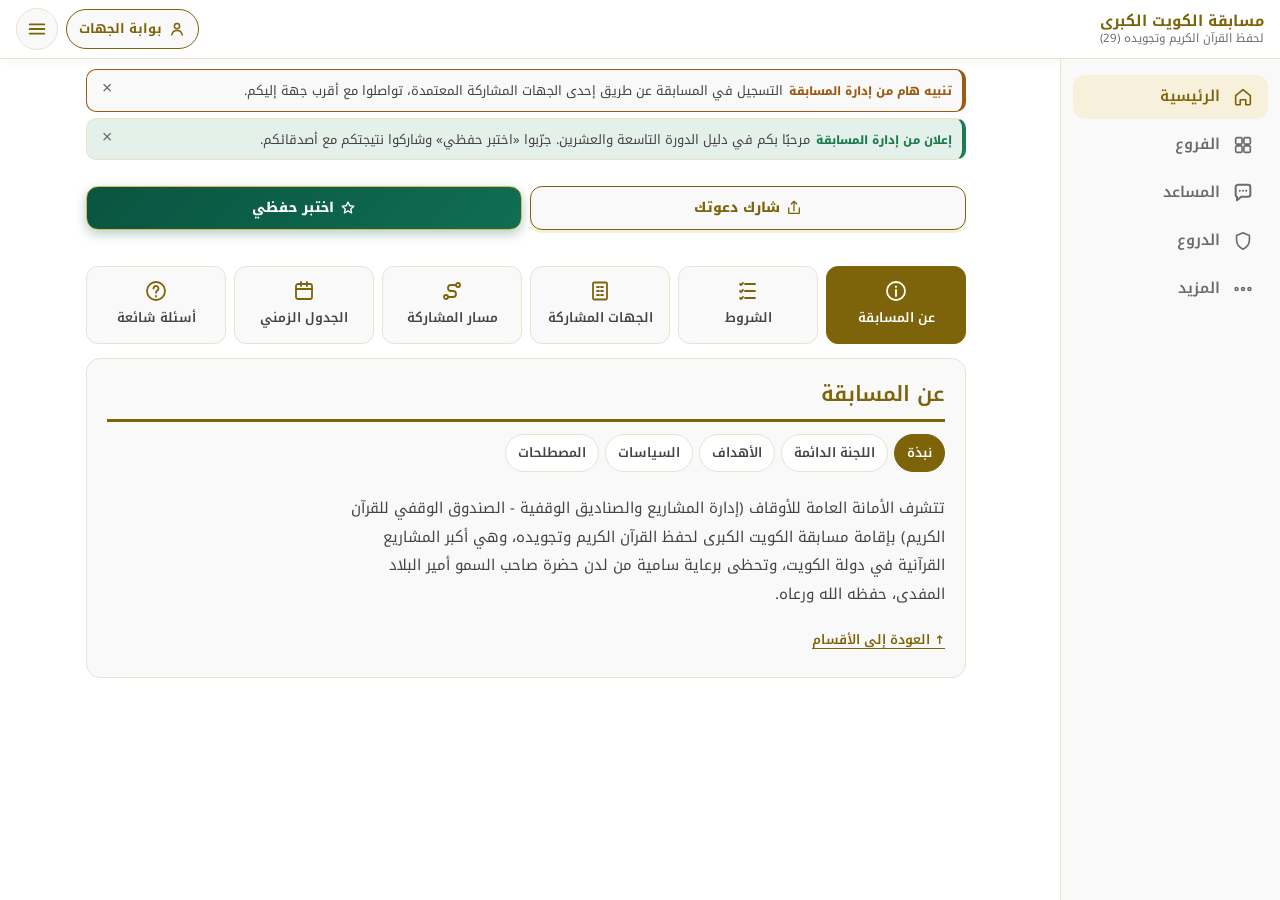
==== commit d3af1779: "Home: registration days-left strip; More: show best game score Co-Authored-By: Claude Opus 5.5 (1M c" ====
--- a/_dev/src/guide_claude.html
+++ b/_dev/src/guide_claude.html
@@ -872,6 +872,36 @@
 #moreNav .set-row.more-game .set-chev{display:block;color:#fff;opacity:.8}
 #moreNav .set-row.more-game:focus-visible{outline:3px solid #E3B955;outline-offset:2px}
 @media (min-width:720px){#moreNav.set-list{grid-template-columns:repeat(2,minmax(0,1fr))}}
+/* offline + "install the guide" invitation (phones and tablets, shown once) */
+.inst{position:fixed;z-index:40;left:12px;right:12px;bottom:calc(var(--tbh,71px) + 10px);max-width:440px;margin-inline:auto;background:var(--bg);border:1px solid var(--line);border-radius:16px;box-shadow:0 10px 30px rgba(0,0,0,.2);padding:12px 14px;display:flex;flex-direction:column;gap:10px}
+.inst[hidden]{display:none}
+@media (prefers-reduced-motion:no-preference){.inst:not([hidden]){animation:mnIn .2s ease-out}}
+.inst-h{display:flex;align-items:center;gap:12px}
+.inst-ic{width:42px;height:42px;border-radius:12px;background:var(--green);color:var(--bg);display:grid;place-items:center;flex:none}
+.inst-ic svg{width:22px;height:22px}
+.inst-t{flex:1;display:flex;flex-direction:column;line-height:1.5;min-width:0}
+.inst-t b{font-size:15px}
+.inst-t small{font-size:12.5px;color:var(--muted)}
+.inst-x{flex:none;width:44px;height:44px;margin:-8px -8px -8px -6px;border:0;background:none;color:var(--muted);font-size:24px;line-height:1;cursor:pointer;border-radius:50%}
+.inst-x:focus-visible,.inst-b button:focus-visible{outline:2px solid var(--green);outline-offset:2px}
+.inst-ios{margin:0;padding-inline-start:20px;font-size:13.5px;line-height:1.8}
+.inst-ios svg{width:16px;height:16px;vertical-align:-3px;color:var(--green)}
+.inst-b{display:flex;gap:8px}
+.inst-b button{flex:1;min-height:44px;font:inherit;font-size:14px;font-weight:700;border-radius:12px;cursor:pointer;border:1px solid var(--line);background:var(--surface);color:var(--ink)}
+.inst-b button.pri{background:var(--green);border-color:var(--green);color:var(--bg)}
+@media (min-width:768px) and (min-height:500px){.inst{right:calc(var(--sbw) + 12px)}}
+/* home: days left to register (shown only while registration is open) */
+.reg-cd{display:flex;align-items:center;gap:12px;width:100%;margin-top:10px;padding:8px 12px;background:var(--gold-soft);border:1px solid var(--line);border-inline-start:4px solid var(--gold);border-radius:12px;font:inherit;color:var(--ink);text-align:start;cursor:pointer}
+.reg-cd:focus-visible{outline:2px solid var(--green);outline-offset:2px}
+.reg-n{display:flex;flex-direction:column;align-items:center;min-width:46px;line-height:1.1}
+.reg-n strong{font-size:24px;color:var(--green);font-variant-numeric:tabular-nums}
+.reg-n small{font-size:11px;color:var(--muted)}
+.reg-t{display:flex;flex-direction:column;line-height:1.5;min-width:0}
+.reg-t b{font-size:14px}
+.reg-t small{font-size:12px;color:var(--muted)}
+.reg-cd>svg{width:18px;height:18px;margin-inline-start:auto;color:var(--muted);flex:none}
+/* "المزيد": the visitor's best game score under «اختبر حفظي» */
+#moreNav .set-row.more-game .set-tx small.best{color:#E3B955;opacity:1;font-weight:700}
 /* top "القائمة" button: theme, font size and page sharing */
 .mn-btn{flex:none;width:42px;height:42px;border-radius:50%;border:1px solid var(--line);background:var(--surface);color:var(--green);display:grid;place-items:center;cursor:pointer;padding:0}
 .mn-btn svg{width:22px;height:22px}
@@ -1994,7 +2024,7 @@
 const AB_SHORT={"عن المسابقة":"عن المسابقة","نبذة عن المسابقة":"نبذة","أهداف المسابقة":"الأهداف","سياسات المسابقة":"السياسات","مصطلحات عامة":"المصطلحات","شروط المسابقة بجميع فروعها":"الشروط","مسار المشاركة":"مسار المشاركة","الجهات المشاركة المعتمدة":"الجهات المشاركة","الجدول الزمني":"الجدول الزمني","أسئلة شائعة":"أسئلة شائعة"};
 const aboutView=document.createElement("div");
 aboutView.className="about-view";
-aboutView.innerHTML=`<div class="qz-promo"><button type="button" class="qz-gcard" data-qz-open aria-haspopup="dialog"><svg viewBox="0 0 24 24" width="30" height="30" fill="none" stroke="currentColor" stroke-width="1.7" stroke-linecap="round" stroke-linejoin="round" aria-hidden="true"><path d="M12 3l2.6 5.6 6.1.7-4.5 4.2 1.2 6L12 16.4 6.6 19.5l1.2-6L3.3 9.3l6.1-.7z"/></svg><span><b>اختبر حفظي<span class="qz-new">جديد</span></b><small>لعبة أسئلة بنقاط تشجيعية: اختر المستوى والأجزاء وعدد الأسئلة</small></span></button><button type="button" class="qz-pclose" aria-label="إخفاء هذا الإعلان">×</button></div><nav class="ap-grid" aria-label="أقسام عن المسابقة">${ABOUT.map(a=>`<button class="ap-tile" data-ab="${a.id}"><svg viewBox="0 0 24 24" fill="none" stroke="currentColor" stroke-width="1.8" stroke-linecap="round" stroke-linejoin="round" aria-hidden="true">${AB_IC[a.t]||AB_IC._}</svg><span>${AB_SHORT[a.t]||a.t}</span></button>`).join("")}</nav>
+aboutView.innerHTML=`<nav class="ap-grid" aria-label="أقسام عن المسابقة">${ABOUT.map(a=>`<button class="ap-tile" data-ab="${a.id}"><svg viewBox="0 0 24 24" fill="none" stroke="currentColor" stroke-width="1.8" stroke-linecap="round" stroke-linejoin="round" aria-hidden="true">${AB_IC[a.t]||AB_IC._}</svg><span>${AB_SHORT[a.t]||a.t}</span></button>`).join("")}</nav>
 ${ABOUT.map(a=>`<section class="ap-sec" id="${a.id}"><h2>${a.t}</h2>${a.h}<button class="to-sections" type="button" data-to-grid>↑ العودة إلى الأقسام</button></section>`).join("")}`;
 (function(){const K="q29pr";let o={n:0,off:false};try{o=Object.assign(o,JSON.parse(localStorage.getItem(K)||"{}"))}catch(e){}
   const w=aboutView.querySelector(".qz-promo");if(!w)return;
@@ -2606,6 +2636,54 @@
 document.getElementById("mnIg").addEventListener("click",()=>{mnClose();const o=document.getElementById("shareOpen");if(o)o.click();setTimeout(()=>{const f=document.querySelector('.sh-dlg [data-f="story"]');if(f)f.click()},0)});
 document.getElementById("mnShare").addEventListener("click",e=>{const b=e.currentTarget;if(!IS_ART&&navigator.share){navigator.share({title:"مسابقة الكويت الكبرى 29",text:SHARE_TXT.replace(PAGE_URL+"\n",""),url:PAGE_URL}).catch(()=>{})}else{const lb=b.innerHTML;copyText(b,SHARE_TXT,"");setTimeout(()=>{b.innerHTML=lb},1600)}});
 applyLook();
+// home: days left to register, while registration is open
+(()=>{
+  const hr=document.querySelector("header .hb-row");if(!hr)return;
+  if(!(dayDiff("2026-09-27")<=0&&dayDiff("2026-10-29")>=0))return;
+  const n=dayDiff("2026-10-29"),tl=(ABOUT.find(a=>a.t==="الجدول الزمني")||{}).id;
+  const b=document.createElement("button");b.type="button";b.className="reg-cd";if(tl)b.dataset.ab=tl;
+  const num=n===0?`<strong>اليوم</strong><small>&nbsp;</small>`:`<strong>${n}</strong><small>${n===1?"يوم":n===2?"يومان":n<=10?"أيام":"يومًا"}</small>`;
+  b.innerHTML=`<span class="reg-n">${num}</span><span class="reg-t"><b>${n===0?"اليوم آخر يوم للتسجيل":"باقٍ على آخر يوم للتسجيل"}</b><small>${dTxt("2026-10-29")} · عن طريق الجهات المشاركة</small></span><svg viewBox="0 0 24 24" fill="none" stroke="currentColor" stroke-width="2" stroke-linecap="round" stroke-linejoin="round" aria-hidden="true"><path d="M15 6l-6 6 6 6"/></svg>`;
+  hr.after(b);
+})();
+// "المزيد": show the visitor's best game score under «اختبر حفظي»
+(()=>{
+  const sm=document.querySelector("#moreNav .more-game .set-tx small");if(!sm)return;
+  const base=sm.textContent;
+  const upd=()=>{let best=0;try{const b=(JSON.parse(localStorage.getItem("q29g")||"{}").best)||{};best=Math.max(0,...Object.values(b).map(Number).filter(x=>x>0))}catch(e){}
+    sm.classList.toggle("best",best>0);sm.textContent=best>0?`أفضل نتيجة لك: ${best} نقطة · هل تتجاوزها؟`:base};
+  upd();document.addEventListener("click",()=>setTimeout(upd,0));addEventListener("focus",upd);
+})();
+// offline support and a one-time "install the guide" invitation (GitHub copy only)
+if(!IS_ART&&"serviceWorker" in navigator&&(location.protocol==="https:"||location.hostname==="localhost"))addEventListener("load",()=>setTimeout(()=>{navigator.serviceWorker.register("sw.js").catch(()=>{})},4000));
+(()=>{
+  if(IS_ART)return;
+  const standalone=matchMedia("(display-mode: standalone)").matches||navigator.standalone===true;
+  const touch=matchMedia("(pointer:coarse)").matches;
+  const ios=/iphone|ipad|ipod/i.test(navigator.userAgent)||(navigator.platform==="MacIntel"&&navigator.maxTouchPoints>1);
+  if(standalone||!touch||store.get("q29inst","")==="1")return;
+  let deferred=null;
+  addEventListener("beforeinstallprompt",e=>{e.preventDefault();deferred=e});
+  addEventListener("appinstalled",()=>{store.set("q29inst","1");box.hidden=true});
+  const SHARE_I='<svg viewBox="0 0 24 24" fill="none" stroke="currentColor" stroke-width="2" stroke-linecap="round" stroke-linejoin="round" aria-hidden="true"><path d="M12 3v12M8 7l4-4 4 4"/><path d="M5 12v7a2 2 0 002 2h10a2 2 0 002-2v-7"/></svg>';
+  const box=document.createElement("div");box.className="inst";box.hidden=true;box.setAttribute("role","dialog");box.setAttribute("aria-labelledby","instT");
+  function show(){
+    if(!box.hidden||store.get("q29inst","")==="1")return;
+    if(document.documentElement.classList.contains("pt-open")||document.documentElement.classList.contains("view-find"))return setTimeout(show,15000);
+    if(!ios&&!deferred)return;
+    box.innerHTML=`<div class="inst-h"><span class="inst-ic"><svg viewBox="0 0 24 24" fill="none" stroke="currentColor" stroke-width="2" stroke-linecap="round" stroke-linejoin="round" aria-hidden="true"><rect x="6" y="2" width="12" height="20" rx="3"/><path d="M12 7v7M9 11l3 3 3-3"/></svg></span><span class="inst-t"><b id="instT">ثبّت الدليل على جوالك</b><small>يفتح بلمسة من الشاشة الرئيسية، ويعمل دون إنترنت.</small></span><button type="button" class="inst-x" aria-label="إغلاق">×</button></div>`+
+      (deferred?`<div class="inst-b"><button type="button" class="pri" data-i="go">تثبيت</button><button type="button" data-i="no">لاحقًا</button></div>`
+      :`<ol class="inst-ios"><li>اضغط زر المشاركة ${SHARE_I} أسفل المتصفح.</li><li>اختر «إضافة إلى الشاشة الرئيسية».</li></ol><div class="inst-b"><button type="button" class="pri" data-i="no">حسنًا</button></div>`);
+    box.hidden=false;
+  }
+  box.addEventListener("click",async e=>{
+    const b=e.target.closest("button");if(!b)return;
+    if(b.dataset.i==="go"&&deferred){deferred.prompt();try{await deferred.userChoice}catch(x){}deferred=null}
+    store.set("q29inst","1");box.hidden=true;
+  });
+  document.body.appendChild(box);
+  setTimeout(show,20000);
+})();
 // PORTAL-EMBED-START
 const VIS_CSS=`
 .vr{display:flex;gap:8px;margin:14px 0 10px}
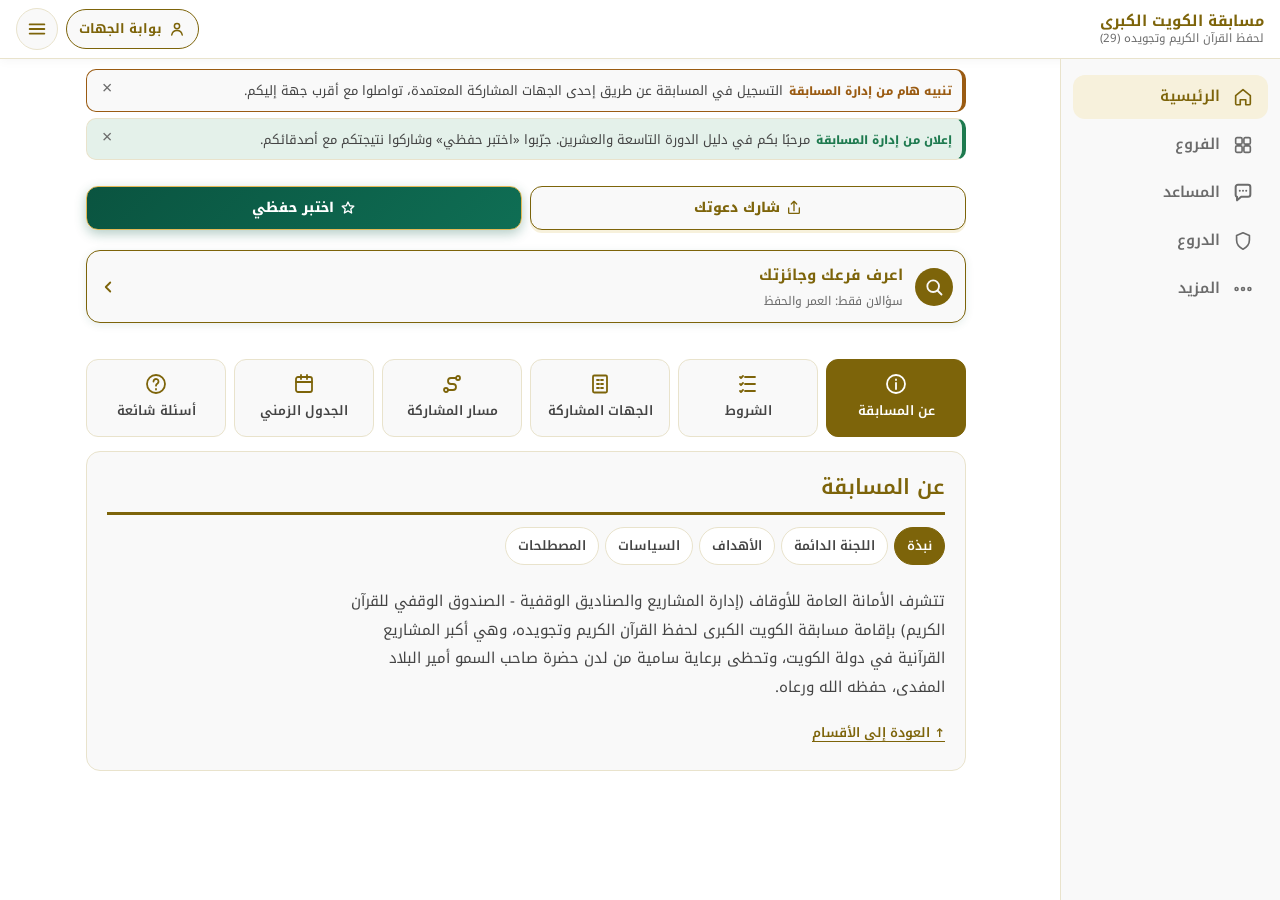
==== commit 502273ae: "Home: «اعرف فرعك وجائزتك» two-question finder; registration countdown, best score, promo removed Co-" ====
--- a/_dev/src/guide_claude.html
+++ b/_dev/src/guide_claude.html
@@ -902,6 +902,33 @@
 .reg-cd>svg{width:18px;height:18px;margin-inline-start:auto;color:var(--muted);flex:none}
 /* "المزيد": the visitor's best game score under «اختبر حفظي» */
 #moreNav .set-row.more-game .set-tx small.best{color:#E3B955;opacity:1;font-weight:700}
+/* home: «اعرف فرعك وجائزتك» in two questions */
+.kf{display:flex;align-items:center;gap:12px;width:100%;margin-top:10px;padding:10px 12px;background:var(--surface);border:1.5px solid var(--green);border-radius:14px;font:inherit;color:var(--ink);text-align:start;cursor:pointer;box-shadow:0 2px 8px rgba(15,90,67,.1)}
+.kf .kf-ic{flex:none;width:38px;height:38px;border-radius:50%;background:var(--green);color:var(--surface);display:grid;place-items:center}
+.kf .kf-ic svg{width:20px;height:20px}
+.kf b{display:block;font-size:15px;color:var(--green)}.kf small{display:block;font-size:12px;color:var(--muted)}
+.kf .kf-chev{flex:none;width:18px;height:18px;margin-inline-start:auto;color:var(--green)}
+.kf-ov{position:fixed;inset:0;z-index:1200;background:rgba(10,20,16,.45);display:flex;align-items:flex-end;justify-content:center}
+.kf-ov[hidden]{display:none}
+.kf-sh{width:100%;max-width:560px;max-height:88vh;overflow:auto;background:var(--surface);color:var(--ink);border-radius:20px 20px 0 0;padding:10px 16px calc(18px + env(safe-area-inset-bottom));box-shadow:0 -6px 24px rgba(0,0,0,.18);animation:kfUp .22s ease-out}
+@keyframes kfUp{from{transform:translateY(30px);opacity:.4}}
+@media (min-width:760px){.kf-ov{align-items:center}.kf-sh{border-radius:20px;max-height:84vh}.kf-gr{display:none}}
+@media (prefers-reduced-motion:reduce){.kf-sh{animation:none}}
+.kf-gr{width:40px;height:4px;border-radius:2px;background:var(--line);margin:0 auto 10px}
+.kf-hd{display:flex;align-items:center;justify-content:space-between;gap:8px;margin-bottom:6px}
+.kf-hd h3{margin:0;font-size:16px}
+.kf-x{flex:none;border:0;background:var(--bg);color:var(--muted);width:34px;height:34px;border-radius:50%;font-size:20px;line-height:1;cursor:pointer}
+.kf-st{display:flex;gap:6px;margin:6px 0 12px}.kf-st i{flex:1;height:4px;border-radius:2px;background:var(--line)}.kf-st i.on{background:var(--green)}
+.kf-q{font-weight:700;font-size:15px;margin:0 0 4px}.kf-h{font-size:12px;color:var(--muted);margin:0 0 10px}
+.kf-g{display:grid;grid-template-columns:1fr 1fr;gap:8px}
+.kf-g button{padding:12px 8px;border:1px solid var(--line);border-radius:12px;background:var(--bg);font:inherit;font-size:14px;font-weight:600;color:var(--ink);cursor:pointer}
+.kf-g button:hover,.kf-g button:focus-visible{border-color:var(--green);background:var(--green-soft);color:var(--green)}
+.kf-sum{font-size:13px;color:var(--muted);background:var(--bg);border-radius:10px;padding:8px 10px;margin-bottom:10px}.kf-sum b{color:var(--ink)}
+.kf-res .res{margin-bottom:8px}
+.kf-btns{display:grid;grid-template-columns:1fr 1fr;gap:8px;margin-top:12px}
+.kf-btns a,.kf-btns button{display:flex;align-items:center;justify-content:center;gap:6px;padding:11px;border:0;border-radius:12px;font:inherit;font-size:14px;font-weight:700;text-decoration:none;cursor:pointer}
+.kf-btns .kf-p{background:var(--green);color:var(--surface)}.kf-btns .kf-wa{background:#1FA855;color:#fff}.kf-btns svg{width:18px;height:18px}
+.kf-lk{display:block;margin:10px auto 0;border:0;background:none;color:var(--muted);font:inherit;font-size:13px;text-decoration:underline;cursor:pointer}
 /* top "القائمة" button: theme, font size and page sharing */
 .mn-btn{flex:none;width:42px;height:42px;border-radius:50%;border:1px solid var(--line);background:var(--surface);color:var(--green);display:grid;place-items:center;cursor:pointer;padding:0}
 .mn-btn svg{width:22px;height:22px}
@@ -2419,6 +2446,7 @@
 const wel=document.getElementById("aiWelcome");
 function syncWel(){if(wel)wel.hidden=!!log.querySelector(".ai-msg")}
 if(wel)wel.addEventListener("click",e=>{const c=e.target.closest(".aw-card");if(!c)return;const q=c.dataset.q;add("me",esc(q));if(q==="حدّد شريحتي"){startGuide();return}const x=CH.find(y=>y.chip===q);if(x)bot(x.a(),{acts:(x.act||[]).filter(k=>k!=="finder"),choices:followCh(x.id)});else handle(q)});
+window.q29StartGuide=()=>{add("me",esc("حدّد شريحتي"));startGuide()};
 function add(role,html,opts={}){
   const d=document.createElement("div");d.className="ai-msg "+role;d.innerHTML=html+(opts.typing?"":`<span class="ai-time">${tNow()}</span>`);if(opts.typing){d.classList.add("ai-typing");d.setAttribute("aria-label","يكتب…")}
   const row=document.createElement("div");row.className="ai-row "+role;row.appendChild(d);
@@ -2653,6 +2681,46 @@
   const upd=()=>{let best=0;try{const b=(JSON.parse(localStorage.getItem("q29g")||"{}").best)||{};best=Math.max(0,...Object.values(b).map(Number).filter(x=>x>0))}catch(e){}
     sm.classList.toggle("best",best>0);sm.textContent=best>0?`أفضل نتيجة لك: ${best} نقطة · هل تتجاوزها؟`:base};
   upd();document.addEventListener("click",()=>setTimeout(upd,0));addEventListener("focus",upd);
+})();
+// home: «اعرف فرعك وجائزتك» in two questions, using the same calculator as the assistant
+(()=>{
+  const hr=document.querySelector("header .hb-row");if(!hr)return;
+  const AG=[["أقل من 6 سنوات",4],["6 إلى 10 سنوات",8],["11 إلى 14 سنة",12],["15 إلى 17 سنة",16],["18 إلى 24 سنة",20],["25 إلى 59 سنة",40],["60 سنة فأكثر",65],["ذوو الاحتياجات وغيرها",-1]];
+  const JZ=[["أقل من جزء",0],["جزء واحد",1],["جزءان",2],["3 أجزاء",3],["4 أجزاء",4],["5 أجزاء",5],["10 أجزاء",10],["15 جزءاً",15],["20 جزءاً",20],["25 جزءاً",25],["القرآن كاملاً",30]];
+  const TAB={"القراءات":0,"العامة":1,"النشء":2,"المُجِدّ":3,"الخير":4};
+  const WA='<svg viewBox="0 0 24 24" fill="currentColor" aria-hidden="true"><path d="M12 2a10 10 0 0 0-8.6 15.1L2 22l5-1.3A10 10 0 1 0 12 2zm0 18.2a8.2 8.2 0 0 1-4.2-1.2l-.3-.2-3 .8.8-2.9-.2-.3A8.2 8.2 0 1 1 12 20.2zm4.5-6.1c-.2-.1-1.5-.7-1.7-.8s-.4-.1-.6.1-.7.8-.8 1-.3.2-.5.1a6.7 6.7 0 0 1-3.3-2.9c-.3-.4.2-.4.7-1.3a.5.5 0 0 0 0-.4l-.8-1.8c-.2-.5-.4-.4-.6-.4h-.5a1 1 0 0 0-.7.3 3 3 0 0 0-.9 2.2 5.1 5.1 0 0 0 1.1 2.7 11.7 11.7 0 0 0 4.5 4c1.7.7 2.3.8 3.2.6a2.7 2.7 0 0 0 1.8-1.2 2.2 2.2 0 0 0 .1-1.3c0-.1-.2-.2-.4-.3z"/></svg>';
+  const b=document.createElement("button");b.type="button";b.className="kf";
+  b.innerHTML='<span class="kf-ic" aria-hidden="true"><svg viewBox="0 0 24 24" fill="none" stroke="currentColor" stroke-width="2.2" stroke-linecap="round"><circle cx="11" cy="11" r="7"/><path d="M21 21l-4.5-4.5"/></svg></span><span><b>اعرف فرعك وجائزتك</b><small>سؤالان فقط: العمر والحفظ</small></span><svg class="kf-chev" viewBox="0 0 24 24" fill="none" stroke="currentColor" stroke-width="2.4" stroke-linecap="round" stroke-linejoin="round" aria-hidden="true"><path d="M15 6l-6 6 6 6"/></svg>';
+  hr.after(b);
+  const ov=document.createElement("div");ov.className="kf-ov";ov.hidden=true;
+  ov.innerHTML='<div class="kf-sh" role="dialog" aria-modal="true" aria-labelledby="kfT"><div class="kf-gr"></div><div class="kf-hd"><h3 id="kfT">اعرف فرعك وجائزتك</h3><button type="button" class="kf-x" aria-label="إغلاق">×</button></div><div class="kf-bd"></div></div>';
+  document.body.appendChild(ov);
+  const bd=ov.querySelector(".kf-bd");let st={},back=null;
+  const val=(id,v)=>{const e=document.getElementById(id);if(e.type==="checkbox")e.checked=v;else e.value=v};
+  const grid=(a,fn)=>{const g=document.createElement("div");g.className="kf-g";a.forEach(([l,v])=>{const x=document.createElement("button");x.type="button";x.textContent=l;x.onclick=()=>fn(v,l);g.appendChild(x)});return g};
+  const paint=(html,g,lk)=>{bd.innerHTML=html;if(g)bd.appendChild(g);if(lk){const x=document.createElement("button");x.type="button";x.className="kf-lk";x.textContent=lk[0];x.onclick=lk[1];bd.appendChild(x)}
+    const f=bd.querySelector("button,a");if(f)f.focus({preventScroll:true});ov.querySelector(".kf-sh").scrollTop=0};
+  const sum=()=>`<div class="kf-sum">العمر: <b>${st.ageL}</b>${st.juzL?` · الحفظ: <b>${st.juzL}</b>`:""}${st.qir?" · يتقن إحدى القراءات":""}</div>`;
+  function q1(){st={};paint('<div class="kf-st"><i class="on"></i><i></i></div><p class="kf-q">١) كم عمر المتسابق؟</p><p class="kf-h">اختر الفئة العمرية للمتسابق</p>',grid(AG,(a,l)=>{
+    if(a<0){special();return}st.age=a;st.ageL=l;if(a<6){st.juz=0;st.juzL="";res()}else q2()}))}
+  function q2(){st.juzL="";st.qir=false;paint('<div class="kf-st"><i class="on"></i><i class="on"></i></div>'+sum()+'<p class="kf-q">٢) كم جزءاً يحفظ؟</p><p class="kf-h">اختر أقرب عدد لحفظه المتقن</p>',grid(JZ,(j,l)=>{st.juz=j;st.juzL=l;j===30?q3():res()}),["رجوع",q1])}
+  function q3(){paint(sum()+'<p class="kf-q">هل يتقن إحدى القراءات السبع أو رواياتها؟</p><p class="kf-h">لفرع القراءات شروط خاصة</p>',grid([["نعم",1],["لا",0]],v=>{st.qir=!!v;res()}),["رجوع",q2])}
+  function res(){
+    val("cat","main");val("age",st.age);val("juz",String(st.juz));val("qir",!!st.qir);compute();
+    const real=(lastRes.out||[]).filter(o=>!o.soon),top=real.find(o=>o.m)||real[0];
+    const tab=top?Object.keys(TAB).find(k=>top.b.includes(k)):null;
+    const txt=shareText(`العمر: ${st.ageL}${st.juzL?" · الحفظ: "+st.juzL:""}${st.qir?" · يتقن إحدى القراءات":""}`)+"\n"+PAGE_URL;
+    paint(sum()+`<div class="kf-res">${document.getElementById("results").innerHTML}</div><div class="kf-btns">${tab!=null?`<button type="button" class="kf-p" data-tab="${TAB[tab]}">تفاصيل الفرع</button>`:""}<a class="kf-wa" href="https://wa.me/?text=${encodeURIComponent(txt)}" target="_blank" rel="noopener">${WA}شارك نتيجتي</a></div>`,null,["ابدأ من جديد",q1]);
+    const d=bd.querySelector(".kf-p");if(d)d.onclick=()=>{close();showView(VIEWS.findIndex(v=>v.k==="branches"));select(+d.dataset.tab)};
+  }
+  // special categories have their own questions: hand over to the assistant's guided flow
+  function special(){close();showView(VIEWS.findIndex(v=>v.k==="find"));if(window.q29StartGuide)window.q29StartGuide()}
+  function open(){back=document.activeElement;ov.hidden=false;document.documentElement.style.overflow="hidden";q1()}
+  function close(){if(ov.hidden)return;ov.hidden=true;document.documentElement.style.overflow="";if(back&&back.focus)back.focus({preventScroll:true})}
+  b.addEventListener("click",open);
+  ov.addEventListener("click",e=>{if(e.target===ov||e.target.closest(".kf-x"))close()});
+  ov.addEventListener("keydown",e=>{if(e.key==="Escape"){e.stopPropagation();close();return}
+    if(e.key==="Tab"){const f=[...ov.querySelectorAll("button,a")];const a=f[0],z=f[f.length-1];if(e.shiftKey&&document.activeElement===a){e.preventDefault();z.focus()}else if(!e.shiftKey&&document.activeElement===z){e.preventDefault();a.focus()}}});
 })();
 // offline support and a one-time "install the guide" invitation (GitHub copy only)
 if(!IS_ART&&"serviceWorker" in navigator&&(location.protocol==="https:"||location.hostname==="localhost"))addEventListener("load",()=>setTimeout(()=>{navigator.serviceWorker.register("sw.js").catch(()=>{})},4000));
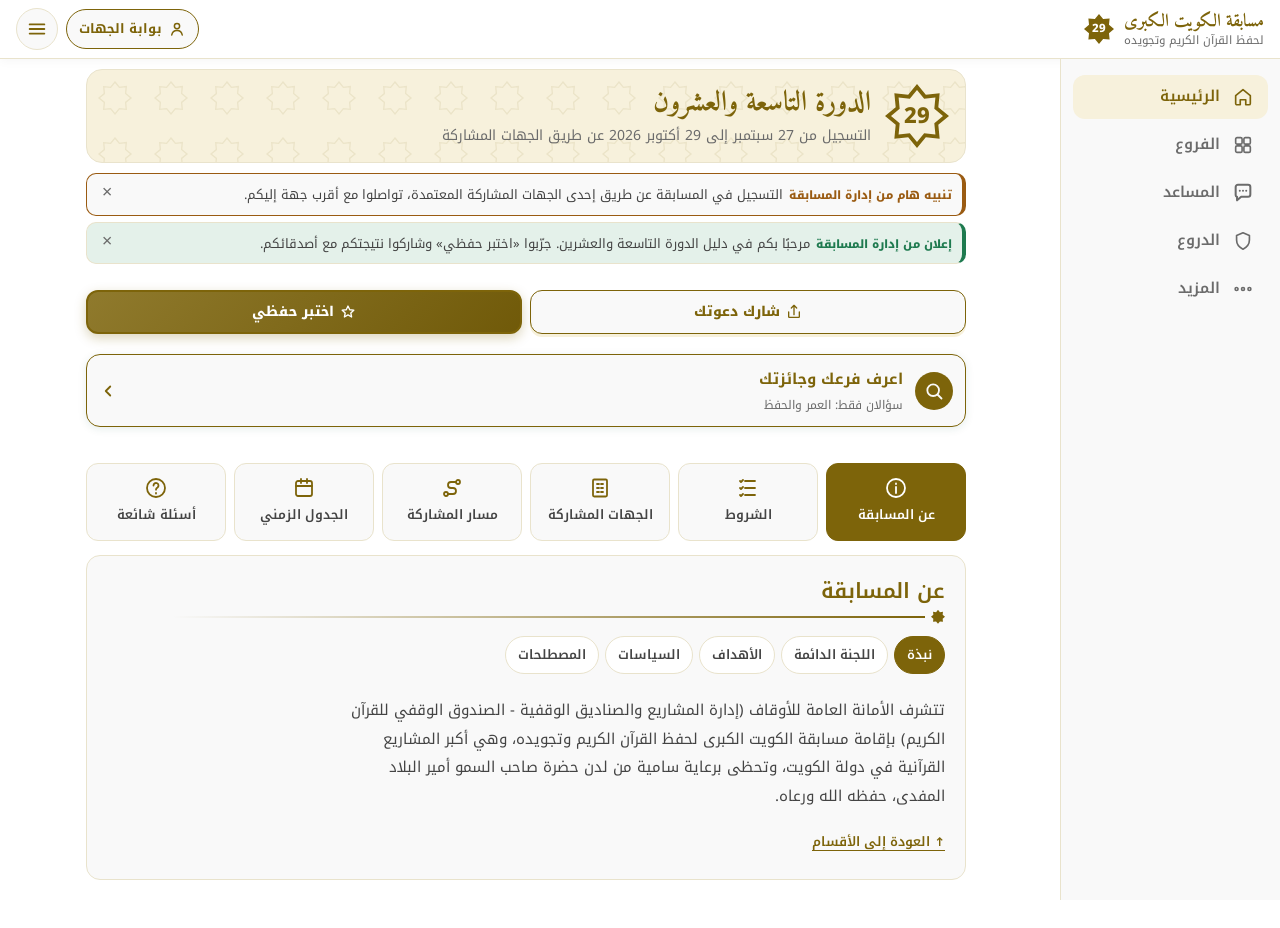
==== commit f3964ae1: "Visual identity: naskh title, 29 badge, welcome strip, gold/green roles, line icons, ornament divide" ====
--- a/_dev/src/guide_claude.html
+++ b/_dev/src/guide_claude.html
@@ -456,6 +456,11 @@
 .ai-ul{margin:6px 0;padding-inline-start:18px;display:flex;flex-direction:column;gap:6px}
 .ai-muted{color:var(--muted);font-size:13px}
 .ai-ok{display:inline-block;font-size:11.5px;font-weight:600;background:var(--green);color:var(--bg);border-radius:999px;padding:0 8px}
+.ai-fb{display:flex;align-items:center;gap:6px;margin-top:6px;font-size:12px;color:var(--muted)}
+.ai-fb button{display:grid;place-items:center;width:30px;height:30px;padding:0;border:1px solid var(--line);border-radius:50%;background:var(--surface);color:var(--muted);cursor:pointer}
+.ai-fb button:hover,.ai-fb button:focus-visible{color:var(--green);border-color:var(--green)}
+.ai-fb svg{width:15px;height:15px}
+.ai-fb.done{color:var(--green);font-weight:600}
 .ai-acts{display:flex;flex-wrap:wrap;gap:6px;margin-top:8px}
 .ai-act{font:inherit;font-size:12.5px;font-weight:600;color:var(--green);background:var(--green-soft);border:1px solid var(--line);border-radius:999px;padding:4px 10px;cursor:pointer}
 .ai-msg .doc-link{margin-top:6px;padding:5px 10px;font-size:13px}
@@ -929,6 +934,36 @@
 .kf-btns a,.kf-btns button{display:flex;align-items:center;justify-content:center;gap:6px;padding:11px;border:0;border-radius:12px;font:inherit;font-size:14px;font-weight:700;text-decoration:none;cursor:pointer}
 .kf-btns .kf-p{background:var(--green);color:var(--surface)}.kf-btns .kf-wa{background:#1FA855;color:#fff}.kf-btns svg{width:18px;height:18px}
 .kf-lk{display:block;margin:10px auto 0;border:0;background:none;color:var(--muted);font:inherit;font-size:13px;text-decoration:underline;cursor:pointer}
+/* visual identity: naskh title (Amiri Bold, subset, OFL), «29» badge, welcome strip, ornament divider, colour roles */
+@font-face{font-family:"Q29Naskh";font-style:normal;font-weight:700;font-display:swap;src:url([data-uri]) format("woff2")}
+.ab-t b{font-family:"Q29Naskh",var(--display);font-weight:700;font-size:18px;line-height:1.3}
+.ab-29{flex:none;display:grid;place-items:center;width:30px;height:30px;background:var(--green);color:var(--bg);font:800 11.5px/1 var(--display);clip-path:polygon(50% 0%,63.8% 16.7%,85.4% 14.6%,83.3% 36.2%,100% 50%,83.3% 63.8%,85.4% 85.4%,63.8% 83.3%,50% 100%,36.2% 83.3%,14.6% 85.4%,16.7% 63.8%,0% 50%,16.7% 36.2%,14.6% 14.6%,36.2% 16.7%)}
+@media (max-width:360px){.ab-29{display:none}}
+.hero29{position:relative;overflow:hidden;display:flex;align-items:center;gap:14px;padding:14px 16px;border-radius:16px;background:var(--green-soft);border:1px solid var(--line)}
+.hero29::before{content:"";position:absolute;inset:0;background:var(--green);opacity:.09;-webkit-mask:url("data:image/svg+xml,%3Csvg xmlns='http://www.w3.org/2000/svg' width='56' height='56'%3E%3Cpath d='M28 12l4.4 5.3 6.9-.7-.7 6.9L44 28l-5.4 4.4.7 6.9-6.9-.7L28 44l-4.4-5.4-6.9.7.7-6.9L12 28l5.4-4.4-.7-6.9 6.9.7z' fill='none' stroke='%23000' stroke-width='1.3'/%3E%3C/svg%3E") repeat;mask:url("data:image/svg+xml,%3Csvg xmlns='http://www.w3.org/2000/svg' width='56' height='56'%3E%3Cpath d='M28 12l4.4 5.3 6.9-.7-.7 6.9L44 28l-5.4 4.4.7 6.9-6.9-.7L28 44l-4.4-5.4-6.9.7.7-6.9L12 28l5.4-4.4-.7-6.9 6.9.7z' fill='none' stroke='%23000' stroke-width='1.3'/%3E%3C/svg%3E") repeat;pointer-events:none}
+.hero29>*{position:relative}
+.h29-star{flex:none;display:grid;place-items:center;width:64px;height:64px;background:var(--green);clip-path:polygon(50% 0%,63.8% 16.7%,85.4% 14.6%,83.3% 36.2%,100% 50%,83.3% 63.8%,85.4% 85.4%,63.8% 83.3%,50% 100%,36.2% 83.3%,14.6% 85.4%,16.7% 63.8%,0% 50%,16.7% 36.2%,14.6% 14.6%,36.2% 16.7%)}
+.h29-star b{display:grid;place-items:center;width:52px;height:52px;background:var(--green-soft);color:var(--green);font:800 22px/1 var(--display);clip-path:polygon(50% 0%,63.8% 16.7%,85.4% 14.6%,83.3% 36.2%,100% 50%,83.3% 63.8%,85.4% 85.4%,63.8% 83.3%,50% 100%,36.2% 83.3%,14.6% 85.4%,16.7% 63.8%,0% 50%,16.7% 36.2%,14.6% 14.6%,36.2% 16.7%)}
+.h29-t{display:flex;flex-direction:column;gap:2px;min-width:0}
+.h29-t strong{font-family:"Q29Naskh",var(--display);font-weight:700;font-size:23px;line-height:1.35;color:var(--green)}
+.h29-t span{font-size:12.5px;color:var(--muted);line-height:1.6}
+@media (min-width:760px){.h29-t strong{font-size:28px}.h29-t span{font-size:14px}}
+.section>h2,.ap-sec>h2,.finder-head h2{border-bottom:0!important;position:relative;padding-bottom:16px!important}
+.section>h2::before,.ap-sec>h2::before,.finder-head h2::before{content:"";position:absolute;bottom:6px;inset-inline-start:20px;inset-inline-end:0;height:1.5px;background:linear-gradient(to left,var(--green),transparent 92%)}
+[dir="ltr"] .section>h2::before{background:linear-gradient(to right,var(--green),transparent 92%)}
+.section>h2::after,.ap-sec>h2::after,.finder-head h2::after{content:"";position:absolute;bottom:0;inset-inline-start:0;width:14px;height:14px;background:var(--green);clip-path:polygon(50% 0%,63.8% 16.7%,85.4% 14.6%,83.3% 36.2%,100% 50%,83.3% 63.8%,85.4% 85.4%,63.8% 83.3%,50% 100%,36.2% 83.3%,14.6% 85.4%,16.7% 63.8%,0% 50%,16.7% 36.2%,14.6% 14.6%,36.2% 16.7%)}
+.ic-inline{width:18px;height:18px;vertical-align:-3px;margin-inline-end:6px}
+/* colour roles: gold = main actions and navigation, green = status only */
+.hb-row .game-chip{background:linear-gradient(135deg,rgba(255,255,255,.14),rgba(0,0,0,.1)),var(--green);color:var(--bg);border:2px solid var(--green);box-shadow:0 4px 12px rgba(125,100,10,.28)}
+.qz-gcard{background:linear-gradient(135deg,rgba(255,255,255,.14),rgba(0,0,0,.1)),var(--green);color:var(--bg);border-color:var(--green);box-shadow:0 8px 22px rgba(125,100,10,.3)}
+.qz-gcard b{color:var(--bg)}.qz-gcard small{color:var(--bg);opacity:.9}
+.qz-gcard>svg:first-child{background:var(--bg);color:var(--green)}
+.qz-gcard .qz-new{background:var(--bg);color:var(--green)}.qz-gcard .qz-go-ar{color:var(--bg)}
+#moreNav .set-row.more-game,#moreNav .set-row.more-game:hover{background:linear-gradient(135deg,rgba(255,255,255,.14),rgba(0,0,0,.1)),var(--green);border-color:var(--green);color:var(--bg);box-shadow:0 6px 16px rgba(125,100,10,.25)}
+#moreNav .set-row.more-game .set-ic{background:var(--bg);color:var(--green)}
+#moreNav .set-row.more-game .set-tx small,#moreNav .set-row.more-game .set-tx b{color:var(--bg)}
+#moreNav .set-row.more-game .set-tx small.best{color:var(--bg);font-weight:700}
+.reg-cd{background:var(--green-soft);border-inline-start-color:var(--green)}
 /* top "القائمة" button: theme, font size and page sharing */
 .mn-btn{flex:none;width:42px;height:42px;border-radius:50%;border:1px solid var(--line);background:var(--surface);color:var(--green);display:grid;place-items:center;cursor:pointer;padding:0}
 .mn-btn svg{width:22px;height:22px}
@@ -981,6 +1016,7 @@
 <div class="wrap">
   <header>
     <div class="eyebrow sr-only">الأمانة العامة للأوقاف · الصندوق الوقفي للقرآن الكريم</div>
+    <div class="hero29"><span class="h29-star" aria-hidden="true"><b>29</b></span><span class="h29-t"><strong>الدورة التاسعة والعشرون</strong><span>التسجيل من 27 سبتمبر إلى 29 أكتوبر 2026 عن طريق الجهات المشاركة</span></span></div>
     <h1 class="sr-only">مسابقة الكويت الكبرى لحفظ القرآن الكريم وتجويده <span>التاسعة والعشرون</span></h1>
     <div class="hb-row">
       <button type="button" class="hb share-chip" id="shareOpen" aria-haspopup="dialog"><svg viewBox="0 0 24 24" fill="none" stroke="currentColor" stroke-width="2" stroke-linecap="round" stroke-linejoin="round" aria-hidden="true"><path d="M4 12v7a1 1 0 001 1h14a1 1 0 001-1v-7M16 6l-4-4-4 4M12 2v14"/></svg>شارك دعوتك</button>
@@ -1048,7 +1084,7 @@
     <details>
       <summary>الجدول الزمني</summary>
       <div class="inner"><ol class="timeline" id="timeline"></ol>
-      <button type="button" class="copy" id="icsBtn">📅 أضف المواعيد إلى تقويم الجوال</button>
+      <button type="button" class="copy" id="icsBtn"><svg class="ic-inline" viewBox="0 0 24 24" fill="none" stroke="currentColor" stroke-width="1.9" stroke-linecap="round" stroke-linejoin="round" aria-hidden="true"><rect x="3" y="5" width="18" height="16" rx="2"/><path d="M3 10h18M8 3v4M16 3v4"/></svg>أضف المواعيد إلى تقويم الجوال</button>
       <p class="note">آخر موعد لتعديل بيانات المتسابقين (أرقام الأجزاء): الخميس 12 نوفمبر 2026.</p></div>
     </details>
     <details>
@@ -1585,12 +1621,12 @@
   const URL_="https://claude.ai/artifact/GGkBqihfBjP44b6L182vow",SHOW=URL_.replace(/^https?:\/\//,"").replace(/\/$/,"");
   const TAGU=k=>/github\.io/.test(URL_)?URL_+"?src="+k:URL_;
   const TITLE="مسابقة الكويت الكبرى لحفظ القرآن الكريم وتجويده";
-  const FONT='"Noto Kufi Arabic","IBM Plex Sans Arabic",Tahoma,sans-serif';
-  const TH={green:{n:"أخضر",a:"#0F5A43",b:"#0A3D2E",acc:"#E2C06A",tx:"#FFFFFF",sub:"#CFE3D9",pat:"rgba(226,192,106,.13)",pill:"rgba(255,255,255,.12)"},
-            cream:{n:"ذهبي فاتح",a:"#FBF6E6",b:"#EFE3BE",acc:"#7D5F00",tx:"#13241E",sub:"#3D4B44",pat:"rgba(125,95,0,.12)",pill:"rgba(15,90,67,.10)"},
+  const FONT='"Noto Kufi Arabic","IBM Plex Sans Arabic",Tahoma,sans-serif',NASKH='"Q29Naskh",'+FONT;
+  const TH={cream:{n:"ذهبي",a:"#FFFFFF",b:"#FBF3DC",acc:"#B8940F",tx:"#2E2A22",sub:"#5C564B",ttl:"#9C7C0A",pat:"rgba(184,148,15,.13)",pill:"rgba(184,148,15,.14)"},
+            green:{n:"أخضر",a:"#0F5A43",b:"#0A3D2E",acc:"#E2C06A",tx:"#FFFFFF",sub:"#CFE3D9",pat:"rgba(226,192,106,.13)",pill:"rgba(255,255,255,.12)"},
             night:{n:"داكن",a:"#13211C",b:"#0A1310",acc:"#D8B45E",tx:"#E9F0EC",sub:"#A9BBB2",pat:"rgba(216,180,94,.12)",pill:"rgba(255,255,255,.08)"}};
   const MODES={me:"أنا متسابق",child:"ابني أو ابنتي يشارك",invite:"أدعوكم للمشاركة"};
-  const st={mode:"me",name:"",th:"green",fmt:"story",quiz:null};
+  const st={mode:"me",name:"",th:"cream",fmt:"story",quiz:null};
   let dlg=null,cv=null,lastFocus=null;
   function star(c,x,y,r){c.beginPath();for(let i=0;i<16;i++){const a=Math.PI*i/8-Math.PI/2,rr=i%2?r*.72:r;c.lineTo(x+rr*Math.cos(a),y+rr*Math.sin(a))}c.closePath()}
   function wrap(c,t,max){const w=t.split(" "),L=[];let cur="";w.forEach(x=>{const n=cur?cur+" "+x:x;if(c.measureText(n).width>max&&cur){L.push(cur);cur=x}else cur=n});if(cur)L.push(cur);return L}
@@ -1612,12 +1648,12 @@
         y+=S?150:98;c.fillStyle=T.acc;c.font="800 "+(S?190:120)+"px "+FONT;c.fillText(q.ok+" / "+q.n,cx,y);
         y+=S?140:88;c.fillStyle=T.tx;c.font="700 "+(S?50:36)+"px "+FONT;c.fillText(q.score+" نقطة · "+q.badge,cx,y);
         y+=S?110:72;c.fillStyle=T.sub;c.font="600 "+(S?38:28)+"px "+FONT;c.fillText("جرّب حفظك أنت أيضًا في",cx,y);
-        y+=S?92:60;const tq=S?56:40;c.font="800 "+tq+"px "+FONT;c.fillStyle=T.tx;const ql=wrap(c,TITLE,W-170);ql.forEach((l,i)=>c.fillText(l,cx,y+i*(tq*1.42)));y+=(ql.length-1)*(tq*1.42);return y+(S?40:34)}
+        y+=S?92:60;const tq=S?64:46;c.font="700 "+tq+"px "+NASKH;c.fillStyle=T.ttl||T.tx;const ql=wrap(c,TITLE,W-170);ql.forEach((l,i)=>c.fillText(l,cx,y+i*(tq*1.42)));y+=(ql.length-1)*(tq*1.42);return y+(S?40:34)}
       y+=S?96:64;c.fillStyle=T.tx;c.font="600 "+(S?44:34)+"px "+FONT;
       if(o.mode!=="invite"&&nm){c.fillText(o.mode==="me"?"أنا":"يسعدنا مشاركة",cx,y);y+=ns;const s=fit(c,nm,S?112:84,40,W-200,800);c.fillStyle=T.acc;c.fillText(nm,cx,y);y+=ps;c.fillStyle=T.tx;c.font="600 "+(S?44:34)+"px "+FONT;c.fillText(o.mode==="me"?"أشارك في":"في",cx,y);y+=sp}
       else if(o.mode==="invite"){c.fillText("أدعوكم للمشاركة في",cx,y);y+=sp}
       else{c.fillText(o.mode==="me"?"أشارك في":"يسعدنا المشاركة في",cx,y);y+=sp}
-      const tp=S?76:56;c.font="800 "+tp+"px "+FONT;c.fillStyle=T.tx;const lines=wrap(c,TITLE,W-170);lines.forEach((l,i)=>c.fillText(l,cx,y+i*(tp*1.42)));y+=(lines.length-1)*(tp*1.42);
+      const tp=S?88:64;c.font="700 "+tp+"px "+NASKH;c.fillStyle=T.ttl||T.tx;const lines=wrap(c,TITLE,W-170);lines.forEach((l,i)=>c.fillText(l,cx,y+i*(tp*1.42)));y+=(lines.length-1)*(tp*1.42);
       if(o.mode==="invite"&&nm){y+=S?100:66;c.font="600 "+(S?36:28)+"px "+FONT;c.fillStyle=T.sub;c.fillText("دعوة من",cx,y);y+=S?64:46;const s=fit(c,nm,S?64:50,30,W-220,800);c.fillStyle=T.acc;c.fillText(nm,cx,y)}
       return y+(S?40:34)}
     const off=document.createElement("canvas");off.width=W;off.height=H;
@@ -1695,7 +1731,7 @@
     dlg.addEventListener("keydown",e=>{if(e.key==="Escape"){const v=dlg.querySelector("#shView");if(v&&!v.hidden){viewClose();e.stopPropagation();return}close()}if(e.key==="Tab"){const f=[...dlg.querySelectorAll("button,input")].filter(x=>!x.disabled&&x.offsetParent!==null);if(!f.length)return;const a=f[0],z=f[f.length-1];if(e.shiftKey&&document.activeElement===a){e.preventDefault();z.focus()}else if(!e.shiftKey&&document.activeElement===z){e.preventDefault();a.focus()}}});
   }
   function open(o){try{window.Q29T&&window.Q29T.ev("share_open")}catch(e){}lastFocus=document.activeElement;st.quiz=(o&&o.quiz)||null;if(!dlg)build();dlg.querySelector("#shModes").hidden=!!st.quiz;dlg.querySelector("#shTitle").textContent=st.quiz?"شارك نتيجتك":"شارك دعوتك";dlg.querySelector("#shNL").textContent=st.quiz?"اسمك (اختياري)":(st.mode==="invite"?"اسمك (يظهر «دعوة من ...»)":st.mode==="child"?"اسم المتسابق":"اسمك");dlg.hidden=false;document.documentElement.style.overflow="hidden";
-    const go=()=>redraw();go();try{Promise.race([document.fonts.load("800 40px 'Noto Kufi Arabic'"),new Promise(r=>setTimeout(r,1500))]).then(go)}catch(e){}
+    const go=()=>redraw();go();try{Promise.race([Promise.all([document.fonts.load("800 40px 'Noto Kufi Arabic'"),document.fonts.load("700 40px Q29Naskh")]),new Promise(r=>setTimeout(r,1500))]).then(go)}catch(e){}
     setTimeout(()=>dlg.querySelector("#shX").focus(),30)}
   function close(){if(!dlg)return;try{viewClose()}catch(_){}dlg.hidden=true;document.documentElement.style.overflow="";if(lastFocus&&lastFocus.focus)lastFocus.focus()}
   document.addEventListener("click",e=>{if(e.target.closest("#shareOpen"))open()});
@@ -2408,6 +2444,9 @@
 function newTurn(){const t=document.createElement("div");t.className="ai-turn";log.appendChild(t);while(log.children.length>25)log.firstElementChild.remove();return t}
 const tNow=()=>{try{return new Date().toLocaleTimeString("ar-KW-u-nu-latn",{hour:"numeric",minute:"2-digit"})}catch(e){return ""}};
 const CHAT_K="q29chat";let mem={};
+// «هل أفادتك الإجابة؟»: topic of the question being answered (null while a guided question is asked)
+let fbT=null;const fbSet=q=>{try{fbT=window.Q29T?window.Q29T._t(q):"other"}catch(e){fbT="other"}};
+const THUMB='<svg viewBox="0 0 24 24" fill="none" stroke="currentColor" stroke-width="1.9" stroke-linecap="round" stroke-linejoin="round" aria-hidden="true"><path d="M7 10v11H4V10zM7 10l4-7a2.5 2.5 0 0 1 2.5 3L13 10h6a2 2 0 0 1 2 2.3l-1.3 7A2 2 0 0 1 17.7 21H7"/></svg>';
 function chatSave(){try{sessionStorage.setItem(CHAT_K,JSON.stringify({h:log.innerHTML,g:guide,m:mem}))}catch(e){}}
 function chatLoad(){try{const o=JSON.parse(sessionStorage.getItem(CHAT_K)||"null");if(!o||!o.h)return false;log.innerHTML=o.h;guide=o.g||{};mem=o.m||{};
   log.querySelectorAll(".ai-opts button").forEach(b=>{b.disabled=true});log.querySelectorAll(".ai-typing").forEach(x=>{const r=x.closest(".ai-row");if(r)r.remove()});revive();return true}catch(e){return false}}
@@ -2445,7 +2484,7 @@
     r.replaceWith(c)});return box.innerHTML}catch(e){return html}}
 const wel=document.getElementById("aiWelcome");
 function syncWel(){if(wel)wel.hidden=!!log.querySelector(".ai-msg")}
-if(wel)wel.addEventListener("click",e=>{const c=e.target.closest(".aw-card");if(!c)return;const q=c.dataset.q;add("me",esc(q));if(q==="حدّد شريحتي"){startGuide();return}const x=CH.find(y=>y.chip===q);if(x)bot(x.a(),{acts:(x.act||[]).filter(k=>k!=="finder"),choices:followCh(x.id)});else handle(q)});
+if(wel)wel.addEventListener("click",e=>{const c=e.target.closest(".aw-card");if(!c)return;const q=c.dataset.q;add("me",esc(q));fbSet(q);if(q==="حدّد شريحتي"){startGuide();return}const x=CH.find(y=>y.chip===q);if(x)bot(x.a(),{acts:(x.act||[]).filter(k=>k!=="finder"),choices:followCh(x.id)});else handle(q)});
 window.q29StartGuide=()=>{add("me",esc("حدّد شريحتي"));startGuide()};
 function add(role,html,opts={}){
   const d=document.createElement("div");d.className="ai-msg "+role;d.innerHTML=html+(opts.typing?"":`<span class="ai-time">${tNow()}</span>`);if(opts.typing){d.classList.add("ai-typing");d.setAttribute("aria-label","يكتب…")}
@@ -2457,13 +2496,18 @@
         const w=document.createElement("a");w.className="ai-act ic wa";w.href="https://wa.me/?text="+encodeURIComponent(opts.shareTxt||"");w.target="_blank";w.rel="noopener";w.innerHTML=SVG_WA+"مشاركة واتساب";r.appendChild(w);return}
       else b.textContent=A[k].t+" ←";
       r.appendChild(b)});row.appendChild(r)}
+  if(role==="bot"&&!opts.typing&&opts.fb){const f=document.createElement("div");f.className="ai-fb";f.dataset.t=opts.fb;
+    f.innerHTML=`<span>هل أفادتك الإجابة؟</span><button type="button" data-fb="1" aria-label="نعم، مفيدة">${THUMB}</button><button type="button" data-fb="0" aria-label="لا، غير مفيدة"><span style="display:grid;transform:scaleY(-1)">${THUMB}</span></button>`;row.appendChild(f)}
   if(!opts.typing){row.classList.add("anim");setTimeout(()=>row.classList.remove("anim"),400);if(role==="bot")hlNums(d)}
   const turn=(role==="me"||!log.lastElementChild)?newTurn():log.lastElementChild;turn.appendChild(row);syncWel();
   if(!opts.typing){if(role==="me")scrollToTurn(turn,true);chatSave()}return row;
 }
+log.addEventListener("click",e=>{const b=e.target.closest(".ai-fb button[data-fb]");if(!b)return;const f=b.parentElement,up=b.dataset.fb==="1";
+  try{window.Q29T&&window.Q29T.fb(f.dataset.t,up)}catch(x){}
+  f.classList.add("done");f.textContent=up?"شكرًا لك ✓":"شكرًا لك، سنعمل على تحسين هذه الإجابة. جرّب صياغة أخرى أو اسأل عن جزء محدد.";chatSave()});
 log.addEventListener("click",e=>{const b=e.target.closest(".ai-act[data-act]");if(!b)return;const k=b.dataset.act;if(k==="share"){copyText(b,b.dataset.share||"","نسخ");setTimeout(()=>{if(!b.querySelector("svg"))b.innerHTML=SVG_COPY+b.textContent},1600);return}if(A[k]&&A[k].f)A[k].f()});
 let botQ=Promise.resolve();
-const bot=(h,o)=>{botQ=botQ.then(()=>new Promise(res=>{const ty=add("bot",'<i></i><i></i><i></i>',{typing:true});setTimeout(()=>{ty.remove();add("bot",h,o);res()},matchMedia("(prefers-reduced-motion: reduce)").matches?150:520)}))};
+const bot=(h,o)=>{o=o||{};if(o.fb===undefined){o.fb=guide.step?null:fbT;fbT=null}botQ=botQ.then(()=>new Promise(res=>{const ty=add("bot",'<i></i><i></i><i></i>',{typing:true});setTimeout(()=>{ty.remove();add("bot",h,o);res()},matchMedia("(prefers-reduced-motion: reduce)").matches?150:520)}))};
 const setF=(id,v)=>{const el=document.getElementById(id);if(el.type==="checkbox")el.checked=!!v;else el.value=v};
 const juzTxt=j=>j===0?"أقل من جزء":j===1?"جزءاً واحداً":j===2?"جزأين":juzLabel(j);
 function result(intro,ctx){
@@ -2473,7 +2517,7 @@
   if(!out.length&&lastRes.msg)h+=`<br>${lastRes.msg}`;
   else if(out.length>1)h+="<br><span class='ai-muted'>يشارك في <b>شريحة واحدة فقط</b> يختارها من هذه الخيارات.</span>";
   const cards=out.length||(lastRes.out||[]).length?prizeCards(document.getElementById("results").innerHTML):"";
-  bot(h,{cards,acts:out.length?["share","path"]:["contact"],shareTxt:shareText(ctx)});
+  bot(h,{cards,acts:out.length?["share","path"]:["contact"],shareTxt:shareText(ctx),fb:"branches"});
   guide={};
 }
 // ---------- guided flow ----------
@@ -2512,6 +2556,7 @@
 }
 // ---------- free text ----------
 function handle(msg){
+  fbSet(msg);
   try{window.Q29T&&window.Q29T.ask(msg)}catch(e){}
   const t=N(msg),num=(t.match(/\d{1,3}/)||[])[0];
   const r=parseF(msg);
@@ -2578,7 +2623,7 @@
 // follow-up suggestions after each answer
 const FOLLOW={game:["شارك دعوتك","حدّد شريحتي"],invite:["اختبر حفظي","حدّد شريحتي"],portal:["الجهات المشاركة","كيف أسجّل؟"],calc:["ما هي الدروع؟","جائزة أفضل منسق"],settings:["اختبر حفظي","حدّد شريحتي"],ann:["متى التسجيل؟","متى النتائج؟"],branches_all:["حدّد شريحتي","أعلى الجوائز"],brief:["أهداف المسابقة","اللجنة الدائمة"],goals:["سياسات المسابقة","اللجنة الدائمة"],policy:["أهداف المسابقة","كيف أسجّل؟"],guide:["حدّد شريحتي","اختبر حفظي","شارك دعوتك"],committee:["كيف أعترض؟","متى التسجيل؟","حدّد شريحتي"],reg:["كيف أسجّل؟","الجهات المشاركة","متى التصفيات النهائية؟"],how:["الجهات المشاركة","متى التسجيل؟","حدّد شريحتي"],ents:["متى التسجيل؟","كيف أسجّل؟"],morning:["متى التصفيات النهائية؟","متى النتائج؟"],finals:["اللجان الصباحية","متى النتائج؟","حدّد شريحتي"],results:["أعلى الجوائز","نسب الفوز"],winner:["حدّد شريحتي","شروط القراءات"],thresh:["أعلى الجوائز","متى النتائج؟"],qiraat:["أعلى الجوائز","حدّد شريحتي"],prize:["حدّد شريحتي","نسب الفوز"],contact:["كيف أسجّل؟","الجهات المشاركة"],_ent:["كيف أسجّل؟","متى التسجيل؟"],_def:["حدّد شريحتي","متى التسجيل؟","الجهات المشاركة"]};
 function followCh(id){const l=FOLLOW[id]||FOLLOW._def;return l.map(q=>[q,()=>runChip(q)])}
-function runChip(q){const x=CH.find(c=>c.chip===q);if(!x){handle(q);return}if(x.go){x.go();return}bot(x.a(),{acts:(x.act||[]).filter(k=>k!=="finder"),choices:followCh(x.id)})}
+function runChip(q){fbSet(q);const x=CH.find(c=>c.chip===q);if(!x){handle(q);return}if(x.go){x.go();return}bot(x.a(),{acts:(x.act||[]).filter(k=>k!=="finder"),choices:followCh(x.id)})}
 const CH=[{chip:"حدّد شريحتي",go:startGuide},...I.filter(x=>x.chip&&x.id!=="where")];
 const chipsEl=document.getElementById("aiChips");
 chipsEl.innerHTML=CH.map((x,i)=>`<button type="button" class="ai-chip" data-i="${i}">${x.chip}</button>`).join("");
@@ -2634,7 +2679,7 @@
 
 // top app bar with theme toggle
 const appbar=document.createElement("div");appbar.className="appbar";
-appbar.innerHTML=`<div class="ab-brand"><span class="ab-logo"></span><span class="ab-t"><b>مسابقة الكويت الكبرى</b><small>لحفظ القرآن الكريم وتجويده (29)</small></span></div>
+appbar.innerHTML=`<div class="ab-brand"><span class="ab-logo"></span><span class="ab-t"><b>مسابقة الكويت الكبرى</b><small>لحفظ القرآن الكريم وتجويده</small></span><span class="ab-29" role="img" aria-label="الدورة التاسعة والعشرون" title="الدورة التاسعة والعشرون">29</span></div>
 <button class="coord-btn" id="coordBtn" type="button" aria-haspopup="dialog"><svg viewBox="0 0 24 24" fill="none" stroke="currentColor" stroke-width="2" stroke-linecap="round" stroke-linejoin="round" aria-hidden="true"><circle cx="12" cy="8" r="3.5"/><path d="M5 20c.6-3.6 3.4-6 7-6s6.4 2.4 7 6"/></svg><span>بوابة الجهات</span></button><button class="mn-btn" id="menuBtn" type="button" aria-haspopup="dialog" aria-expanded="false" aria-controls="mnPop" aria-label="القائمة" title="القائمة"><svg viewBox="0 0 24 24" fill="none" stroke="currentColor" stroke-width="2" stroke-linecap="round" aria-hidden="true"><path d="M4 7h16M4 12h16M4 17h16"/></svg></button><button class="theme-tg" id="themeTg" hidden type="button" aria-label="تبديل الوضع الداكن والفاتح"><svg viewBox="0 0 24 24" aria-hidden="true"><defs><mask id="tgMask"><rect width="24" height="24" fill="#fff"/><circle class="tg-bite" cx="24" cy="2" r="7" fill="#000"/></mask></defs><circle class="tg-core" cx="12" cy="12" r="5" fill="currentColor" mask="url(#tgMask)"/><g class="tg-rays" stroke="currentColor" stroke-width="2" stroke-linecap="round"><path d="M12 1.8v2.4M12 19.8v2.4M4.8 4.8l1.7 1.7M17.5 17.5l1.7 1.7M1.8 12h2.4M19.8 12h2.4M4.8 19.2l1.7-1.7M17.5 6.5l1.7-1.7"/></g></svg></button>`;
 document.body.prepend(appbar);
 {const abh=()=>{if(appbar.offsetHeight)document.documentElement.style.setProperty("--abh",appbar.offsetHeight+"px")};abh();addEventListener("resize",abh);if(window.ResizeObserver)new ResizeObserver(abh).observe(appbar)}
@@ -2878,6 +2923,7 @@
     sec(k){k=SEC[k]||k;if(seen[k])return;seen[k]=1;push("sec",k)},
     ann(k,id){if(!/^[0-9a-f-]{36}$/.test(String(id))||seen[k+id])return;seen[k+id]=1;push(k,id)},
     ev(k){push("sec",k)},
+    fb(t,up){if(!/^(prizes|register|rules|branches|dates|entities|shields|results|contact|other)$/.test(t))t="other";push(up?"fbup":"fbdn",t)},
     ask(t){t=String(t||"").trim();if(t.length<2||/^[\d\s.,٠-٩]+$/.test(t))return;push("ask",topic(t))},
     _t:topic};
 })();
@@ -3805,7 +3851,9 @@
     add("ret",{new:.62,ret:.38});
     const hs={};HW.forEach((x,h)=>{hs[h]=x*(w===4&&h>=19&&h<=22?1.5:1)});add("hour",hs);
     add("sec",{home:1,branches:.6,ai:.5,shields:.25,more:.2,game_start:.16,game_done:.1,share_open:.08,share_img:.05});
-    add("ask",{register:.2,prizes:.18,dates:.14,rules:.12,branches:.1,entities:.08,results:.05,contact:.04,other:.09},.4)}
+    add("ask",{register:.2,prizes:.18,dates:.14,rules:.12,branches:.1,entities:.08,results:.05,contact:.04,other:.09},.4);
+    add("fbup",{register:.17,prizes:.19,dates:.13,rules:.09,branches:.12,entities:.07,results:.04,contact:.04,other:.03},.1);
+    add("fbdn",{register:.04,prizes:.02,dates:.02,rules:.05,branches:.02,entities:.03,results:.02,contact:.01,other:.06},.025)}
   return {views,stats}}
 function ensureSample(){if(!VIEWS_D||!STATS_D){const s=visSample();if(!VIEWS_D)VIEWS_D=s.views;if(!STATS_D)STATS_D=s.stats}}
 function loadVis(){
@@ -3848,10 +3896,15 @@
   const srcC=sumBy("src",cur),srcT=Object.values(srcC).reduce((a,b)=>a+b,0),srcTop=Object.entries(srcC).sort((a,b)=>b[1]-a[1])[0];
   const askC=sumBy("ask",cur),askTop=Object.entries(askC).sort((a,b)=>b[1]-a[1])[0],secC=sumBy("sec",cur);
   const dp=Vp?Math.round((V-Vp)/Vp*100):null;
+  const fbU=sumBy("fbup",cur),fbD=sumBy("fbdn",cur),fbK=Object.keys(ST_L.ask).map(k=>[k,fbU[k]||0,fbD[k]||0]).filter(x=>x[1]+x[2]>0),fbTU=fbK.reduce((a,x)=>a+x[1],0),fbTD=fbK.reduce((a,x)=>a+x[2],0);
+  const fbWorst=fbK.filter(x=>x[1]+x[2]>=5).sort((a,b)=>a[1]/(a[1]+a[2])-b[1]/(b[1]+b[2]))[0];
+  const fbCard=`<div class="card vc"><h2>تقييم إجابات المساعد</h2><p class="vsub">${fbTU+fbTD?`<b>${Math.round(fbTU/(fbTU+fbTD)*100)}%</b> من التقييمات «أفادتني» (${vNf(fbTU+fbTD)} تقييمًا). الأقل رضا في الأعلى`:"لا توجد تقييمات في هذه الفترة"}</p>
+    <div class="list" style="gap:10px">${fbK.sort((a,b)=>a[1]/(a[1]+a[2])-b[1]/(b[1]+b[2])).map(([k,u,d])=>{const pc=Math.round(u/(u+d)*100);return `<div class="bl-row"><span class="bl-n" title="أفادتني ${u} · لم تُفدني ${d}">${pc}%</span><div class="bl-bar"><i style="width:${Math.max(3,pc)}%;background:var(--${pc>=80?"ok":pc>=60?"warn":"bad"})"></i></div><span class="bl-l">${esc(ST_L.ask[k])} <small class="muted">👍${u} · 👎${d}</small></span></div>`}).join("")}</div></div>`;
   const story=[`سجّل الدليل <b>${vNf(V)}</b> زيارة في آخر ${rl}${dp==null?"":Math.abs(dp)<1?"، وهو مستوى قريب من الفترة التي قبلها":dp>0?`، بارتفاع <b>${dp}%</b> عن الفترة التي قبلها`:`، بانخفاض <b>${-dp}%</b> عن الفترة التي قبلها`}.`,
     mobN!=null?`<b>${Math.round(mobN)}%</b> من الزوار يتصفحون من الجوال أو اللوحي${srcTop&&srcT?`، وأكبر مصدر للزيارات <b>${ST_L.src[srcTop[0]]||srcTop[0]}</b> (${Math.round(srcTop[1]/srcT*100)}%)`:""}.`:"",
     pk[2]?`ذروة الاستخدام يوم <b>${VD[pk[0]]}</b> من <b>${vHr(pk[1])}</b> إلى <b>${vHr((pk[1]+1)%24)}</b>.`:"",
     askTop?`أكثر ما يسأل عنه المساعد: <b>${ST_L.ask[askTop[0]]||askTop[0]}</b>.`:"",
+    fbTU+fbTD?`قيّم الزوار إجابات المساعد بنسبة رضا <b>${Math.round(fbTU/(fbTU+fbTD)*100)}%</b>${fbWorst?`، وأكثر موضوع يحتاج تحسينًا: <b>${ST_L.ask[fbWorst[0]]}</b>`:""}.`:"",
     secC.game_start?`بدأ <b>${vNf(secC.game_start)}</b> اختبارًا في «اختبر حفظي» وأكمل منها <b>${Math.round((secC.game_done||0)/secC.game_start*100)}%</b>.`:"",
     retN!=null?`<b>${Math.round(retN)}%</b> من الزوار عائدون للدليل.`:""].filter(Boolean);
   const tile=(l,n,d,sp,c)=>`<div class="vk" style="--c:var(--${c})"><span class="vk-l">${l}</span><b class="vk-n">${n}</b>${d}${vSpark(sp)}</div>`;
@@ -3893,6 +3946,7 @@
    ${barListCard("أكثر الأقسام استخدامًا","var(--pink)",svg("list"),lst("sec",cur),"var(--pink)")}
    ${barListCard("موضوعات أسئلة المساعد","var(--warn)",svg("tag"),lst("ask",cur),"var(--warn)")}
   </div>
+  ${fbCard}
   <p class="muted" style="margin:0">أرقام مجمّعة فقط: نوع الجهاز والمتصفح ومصدر الرابط والقسم وموضوع السؤال. لا يُحفظ عنوان الشبكة ولا الموقع ولا اسم ولا نص أي سؤال.${DB?"":" (أرقام تجريبية)"}</p>`);
 }
 function iTile(n,label,c,icon){return `<div class="ikpi c-${c}"><div class="ikpi-n"><b>${n}</b><span>${label}</span></div><div class="ikpi-ic">${svg(icon)}</div></div>`}
